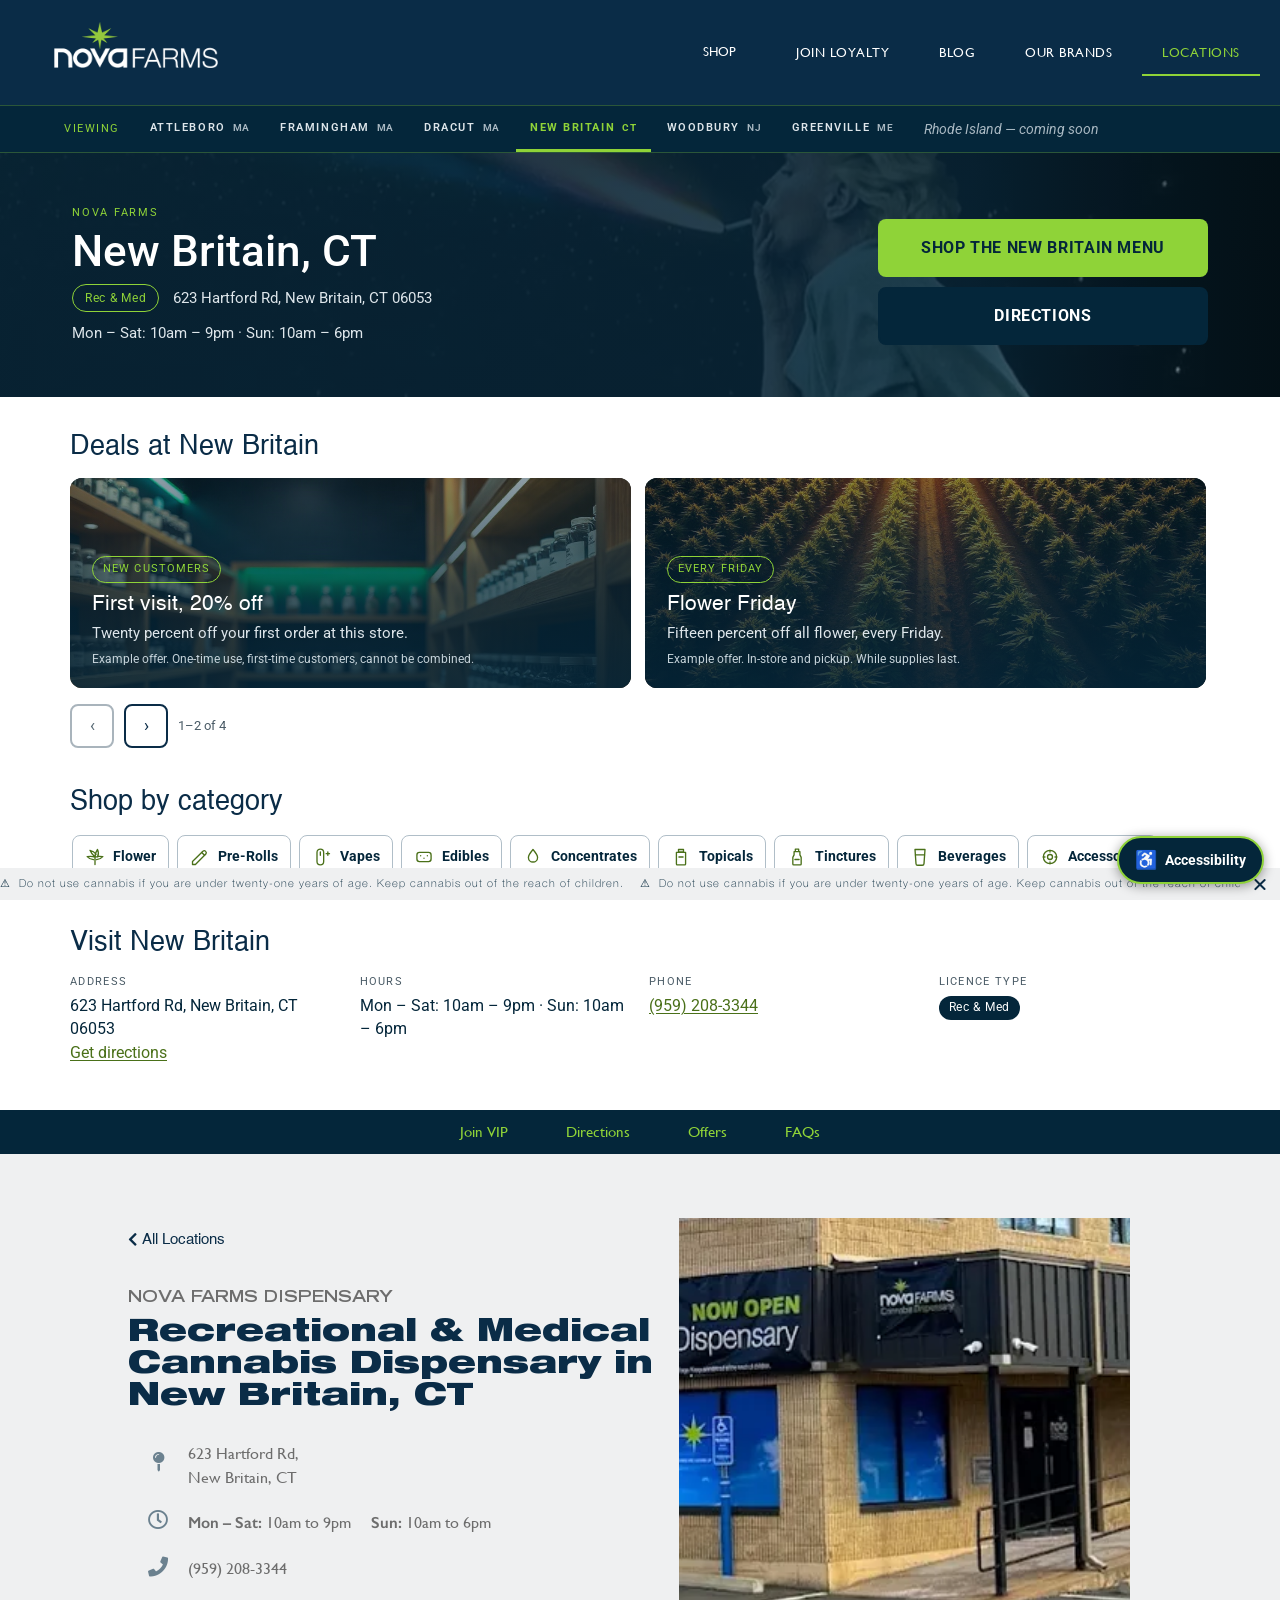
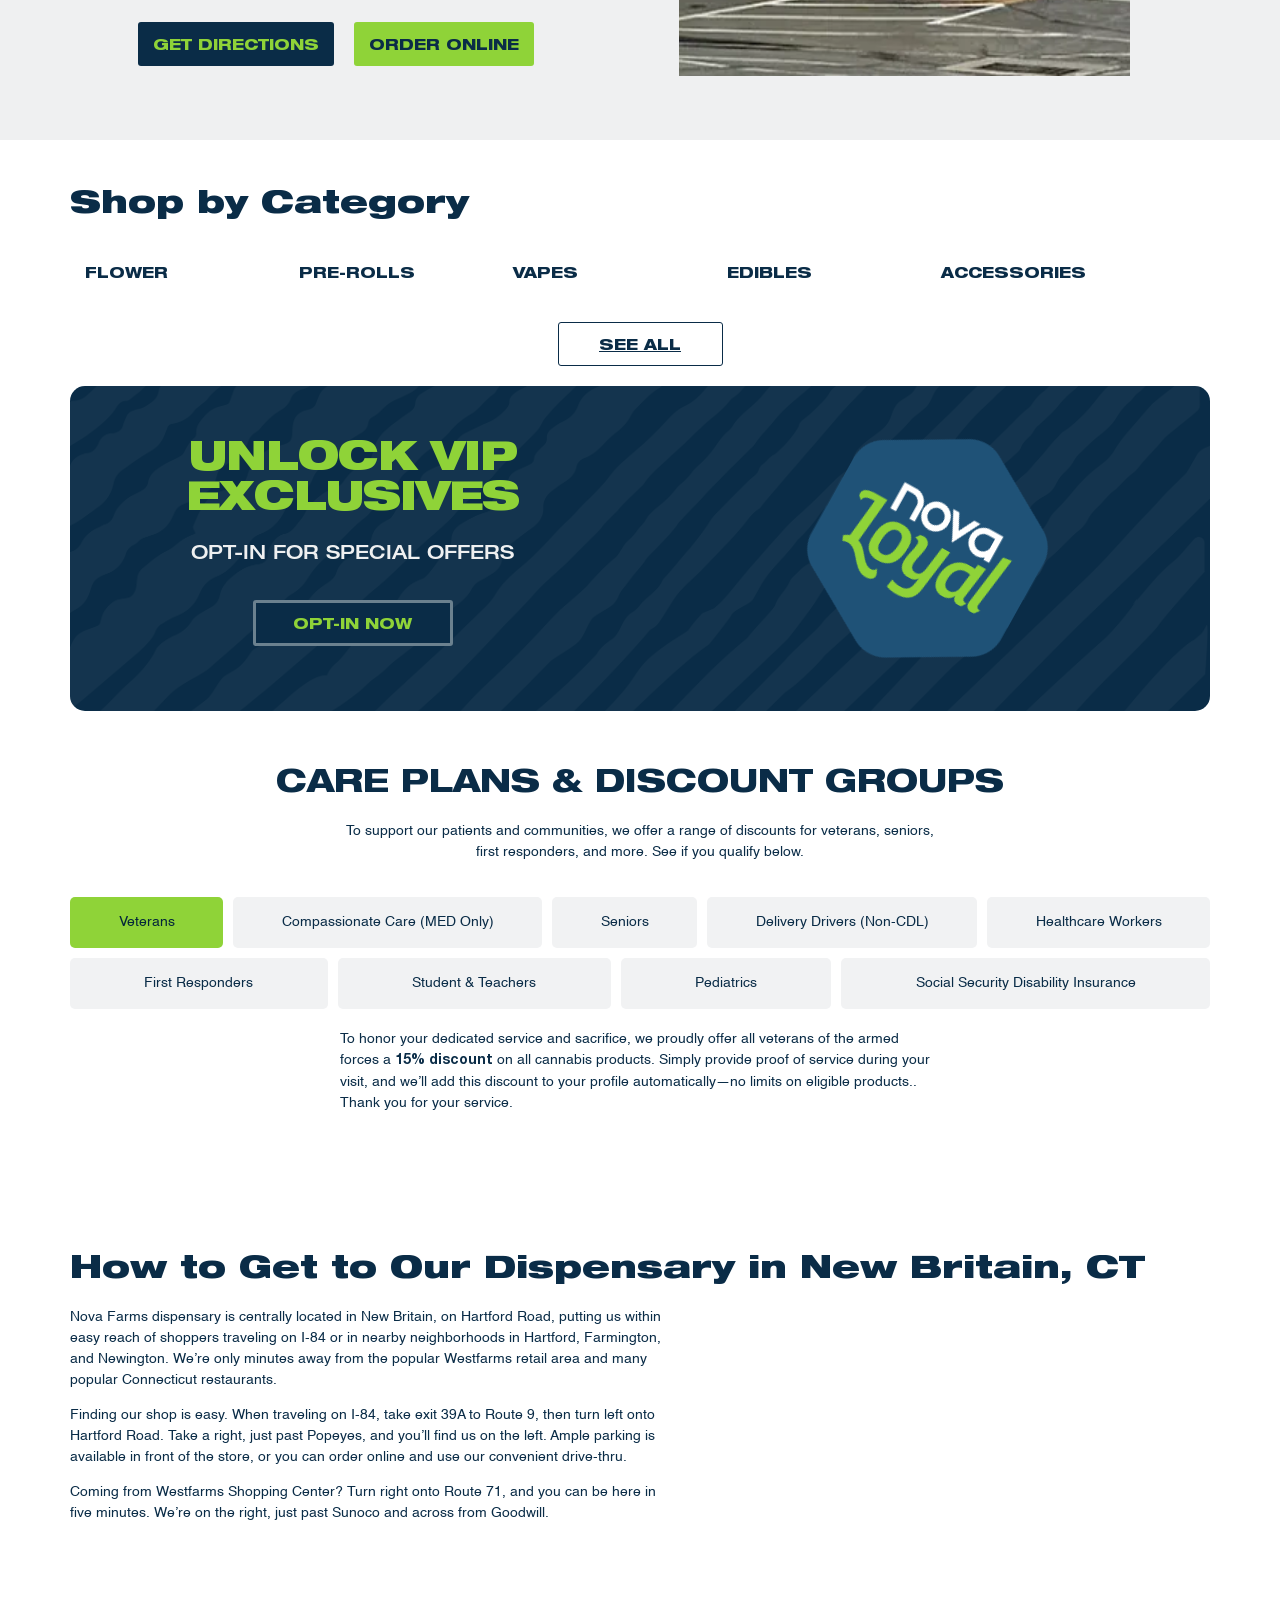
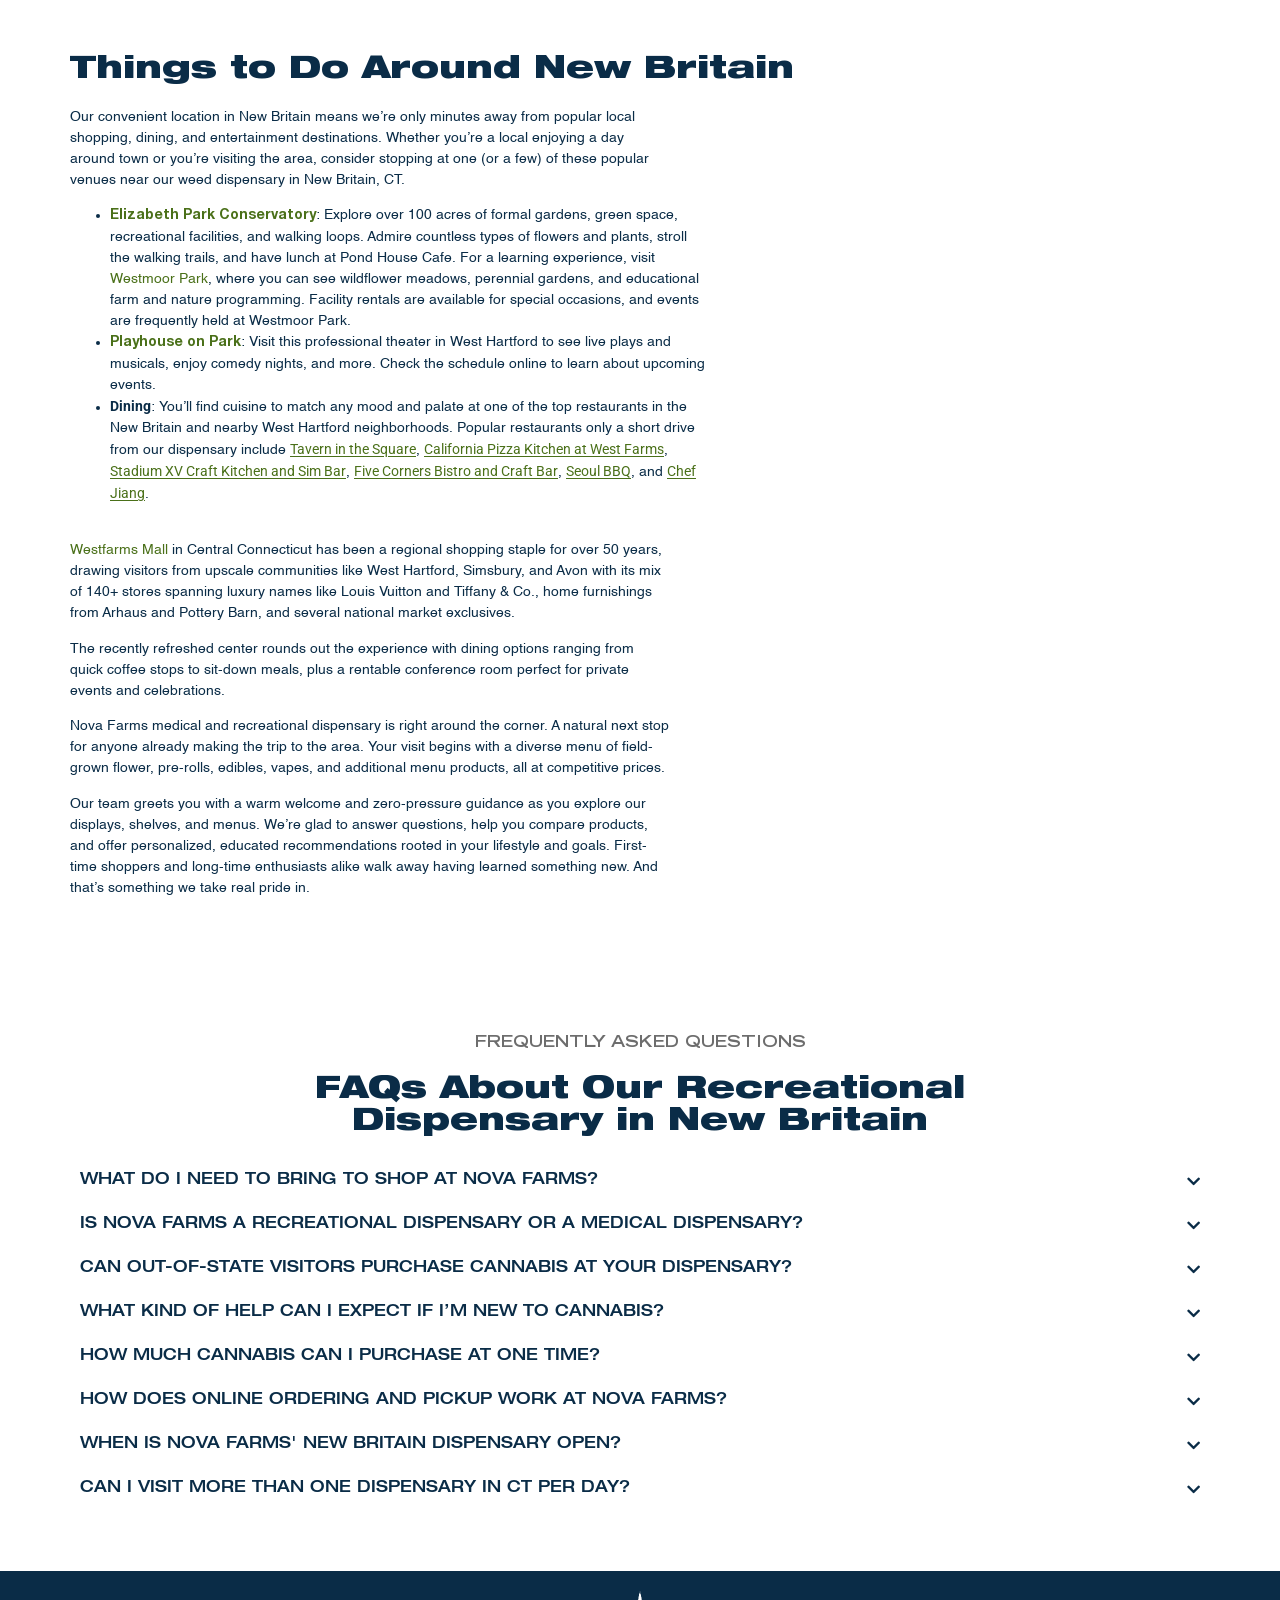
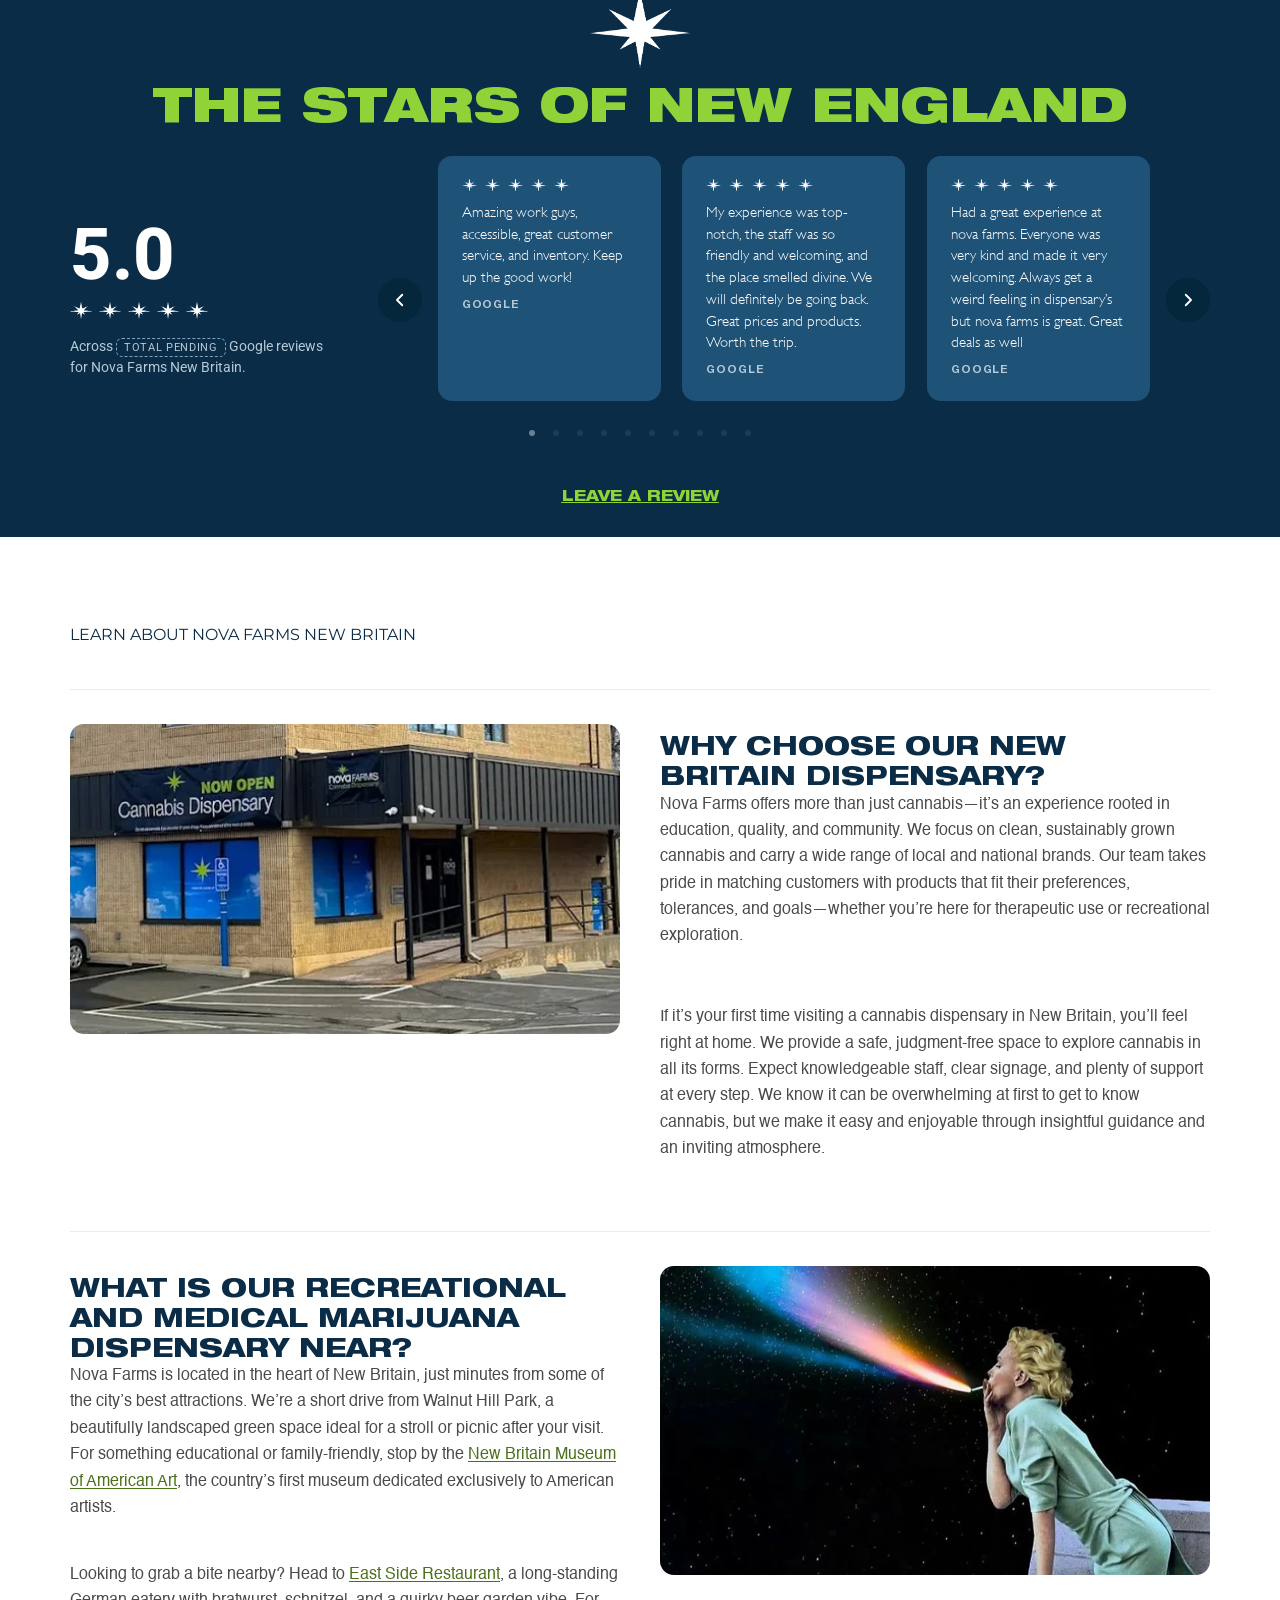
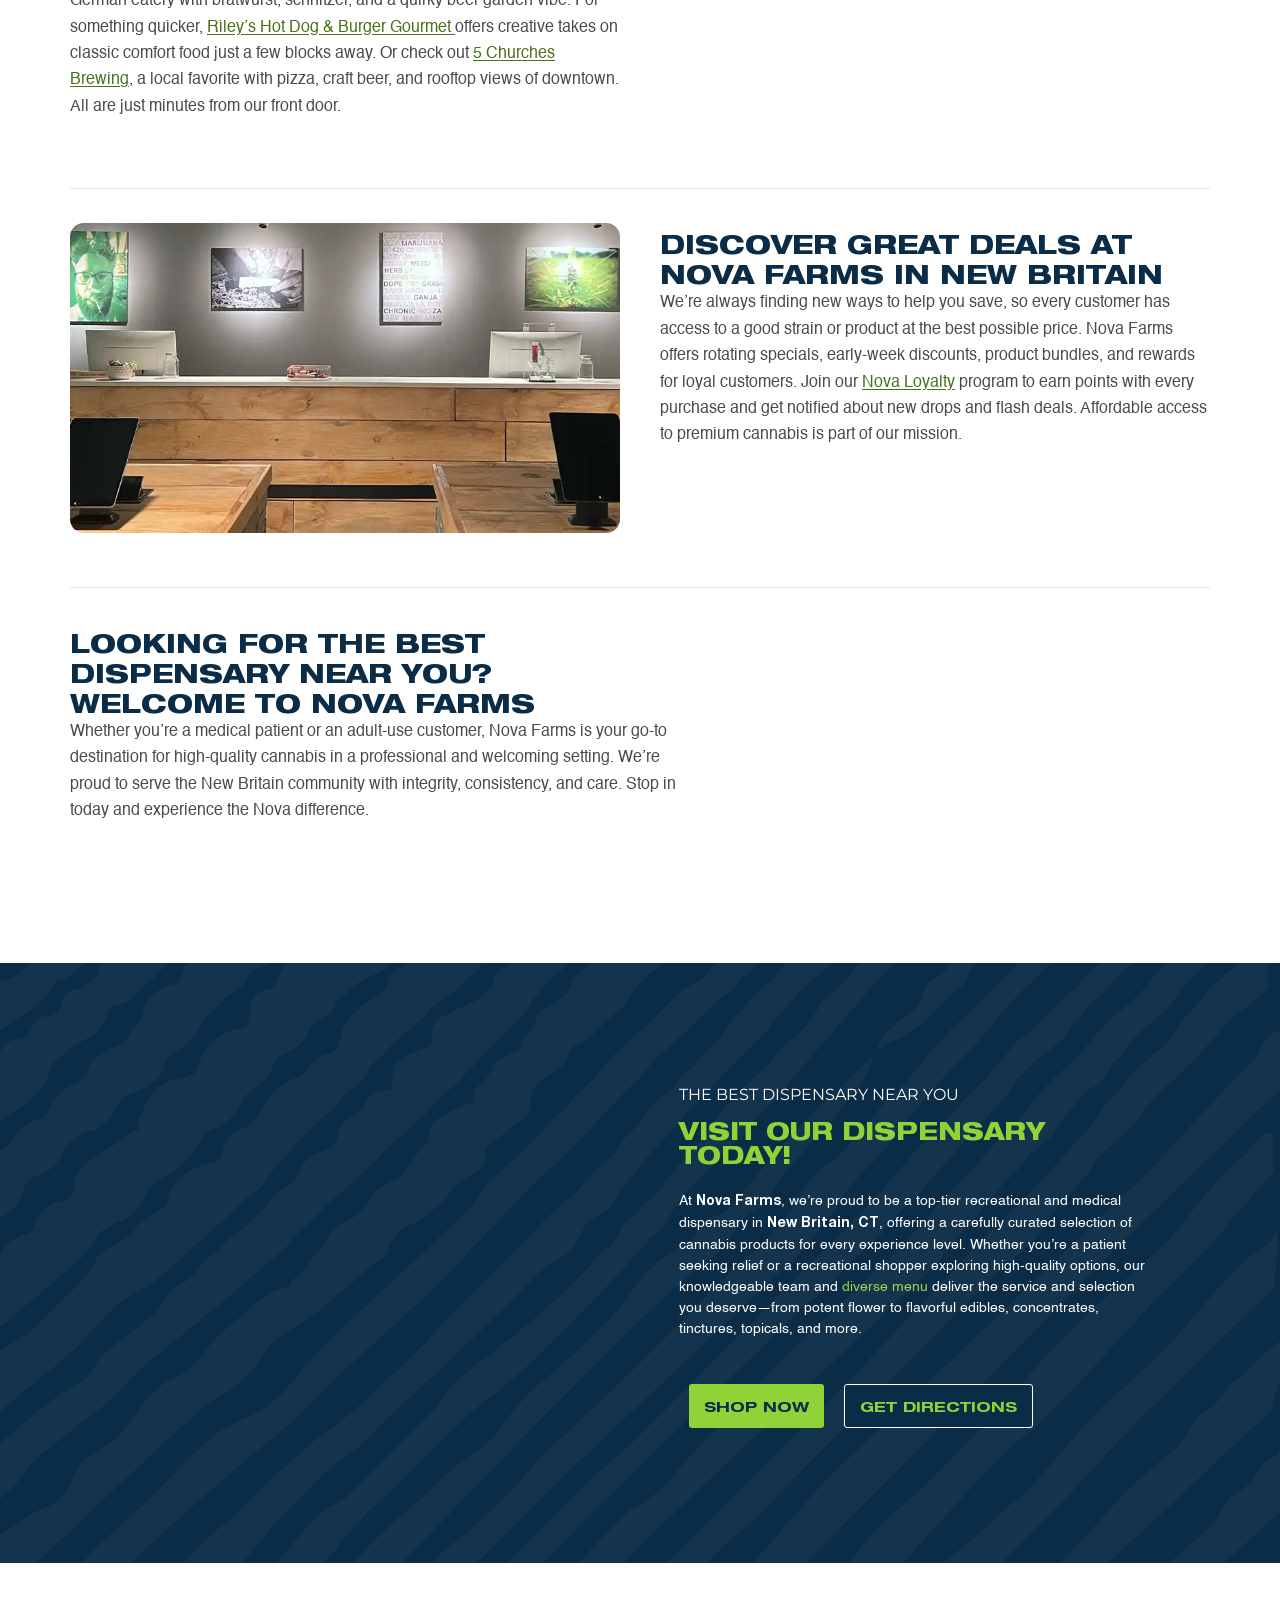
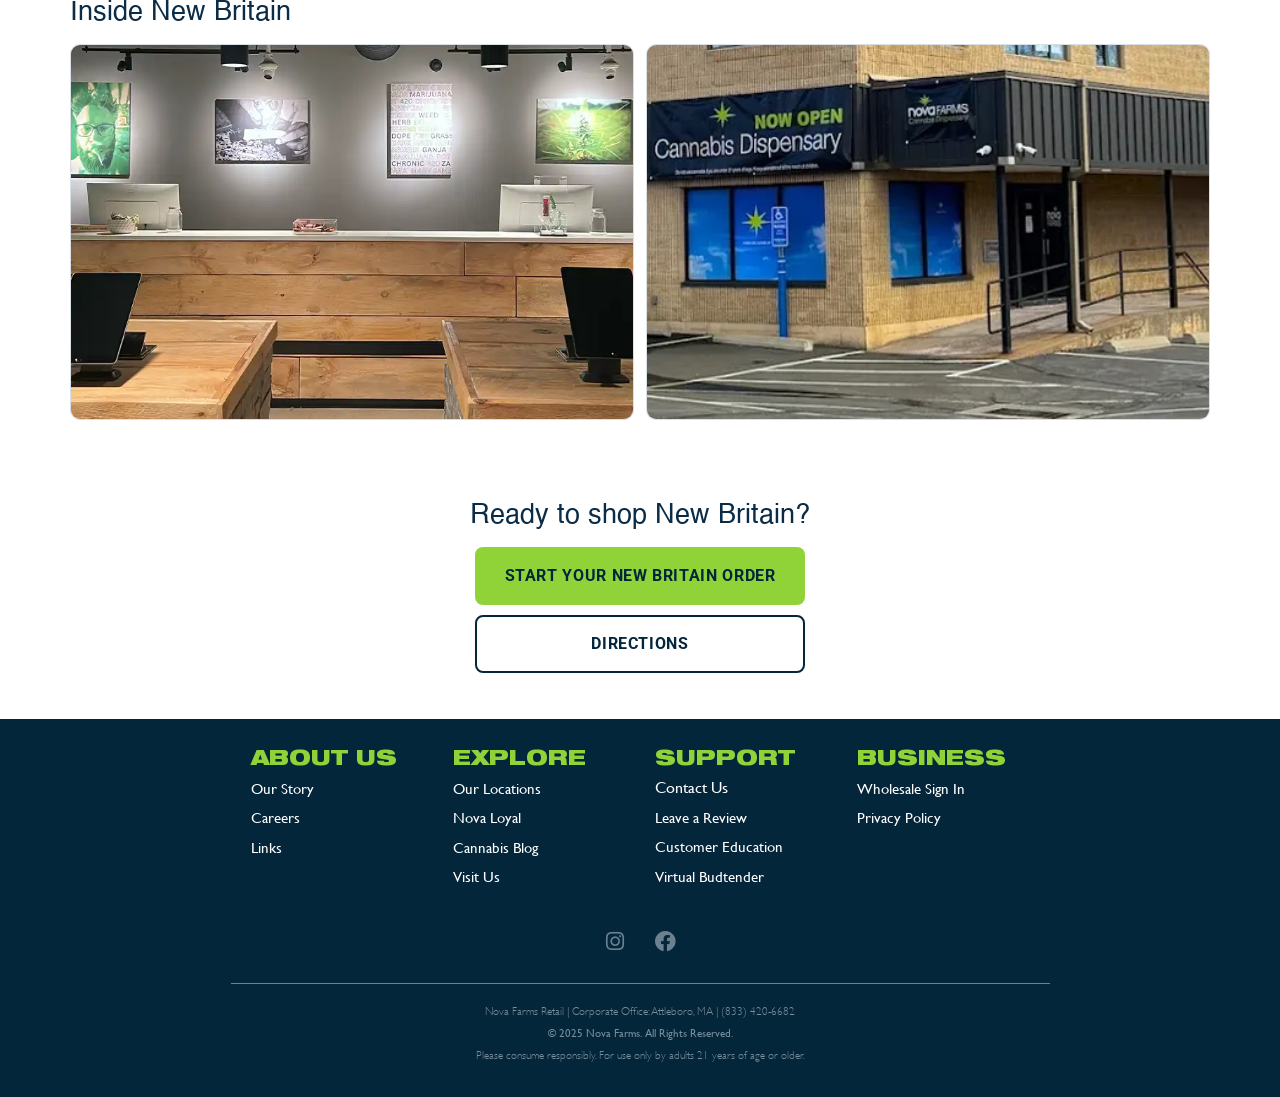
==== locations-newbritain-ct.html @ 6d5da88f "Preview snapshot: novafarms-revisions @ Mikko-revisions cb902c9 Site files only. Internal notes, aud" ====
<!DOCTYPE html><html dir="ltr" lang="en-US" prefix="og: https://ogp.me/ns#"><head>
	<meta charset="UTF-8">
	<meta name="viewport" content="width=device-width, initial-scale=1">
	<link rel="profile" href="https://gmpg.org/xfn/11">
	
        

        
        

        <title>Recreational &amp; Medical Cannabis Dispensary in New Britain, CT - Nova Farms - Dispensary Near Me</title>


<link data-rocket-prefetch="" href="https://lab.alpineiq.com" rel="dns-prefetch">
<link data-rocket-prefetch="" href="https://assets.terpli.io" rel="dns-prefetch">
<link data-rocket-prefetch="" href="https://www.google.com" rel="dns-prefetch">
<link rel="preload" data-rocket-preload="" as="image" href="assets/in-pages/newbritain-thumbnail.webp" fetchpriority="high">

		<!-- All in One SEO 4.9.10 - aioseo.com -->
	<meta name="description" content="Visit our New Britain, Connecticut, cannabis dispensary located at 623 Hartford Rd, New Britain, CT 06053. (959) 208-3344.">
	<meta name="robots" content="noindex,nofollow">
<meta property="article:published_time" content="2025-07-30T22:31:00+00:00">
		<meta property="article:modified_time" content="2026-03-23T20:24:35+00:00">
		<meta property="article:publisher" content="https://www.facebook.com/Novafarmsdispensary/">
		
		
		
		
		
		
		
		<!-- All in One SEO -->


            <script data-no-defer="1" data-ezscrex="false" data-cfasync="false" data-pagespeed-no-defer="" data-cookieconsent="ignore">
                var ctPublicFunctions = {"_ajax_nonce":"66facbf336","_rest_nonce":"bf84217237","_ajax_url":"\/wp-admin\/admin-ajax.php","_rest_url":"https:\/\/novafarms.com\/wp-json\/","data__cookies_type":"native","data__ajax_type":"rest","bot_detector_enabled":false,"data__frontend_data_log_enabled":1,"data__bot_detector_enabled":0,"cookiePrefix":"","wprocket_detected":true,"host_url":"novafarms.com","text__ee_click_to_select":"Click to select the whole data","text__ee_original_email":"The complete one is","text__ee_got_it":"Got it","text__ee_blocked":"Blocked","text__ee_cannot_connect":"Cannot connect","text__ee_cannot_decode":"Can not decode email. Unknown reason","text__ee_email_decoder":"CleanTalk email decoder","text__ee_wait_for_decoding":"The magic is on the way!","text__ee_decoding_process":"Please wait a few seconds while we decode the contact data."}
            </script>
        
            <script data-no-defer="1" data-ezscrex="false" data-cfasync="false" data-pagespeed-no-defer="" data-cookieconsent="ignore">
                var ctPublic = {"_ajax_nonce":"66facbf336","settings__forms__check_internal":"0","settings__forms__check_external":"0","settings__forms__force_protection":0,"settings__forms__search_test":"1","settings__forms__wc_add_to_cart":"0","bot_detector_enabled":false,"settings__sfw__anti_crawler":0,"blog_home":"https:\/\/novafarms.com\/","pixel__setting":"3","pixel__enabled":true,"pixel__url":"https:\/\/moderate15.cleantalk.org\/pixel\/4a6f72597d8535a9b91929b2b10758d4.gif","data__email_check_before_post":"1","data__email_check_exist_post":0,"data__cookies_type":"native","data__key_is_ok":true,"data__visible_fields_required":true,"wl_brandname":"Anti-Spam by CleanTalk","wl_brandname_short":"CleanTalk","ct_checkjs_key":"1e8a74cfd45c2292dea2dc80b2601912648bcd27e0a6fd2b27fe299e6fa724e3","emailEncoderPassKey":"765aefc47b167aaa6eee0a3b060585f6","bot_detector_forms_excluded":"W10=","advancedCacheExists":true,"varnishCacheExists":false,"wc_ajax_add_to_cart":false}
            </script>
        

<link rel="alternate" type="application/rss+xml" title="Nova Farms » Feed" href="https://novafarms.com/feed/">
<link rel="alternate" type="application/rss+xml" title="Nova Farms » Comments Feed" href="https://novafarms.com/comments/feed/">
<link rel="alternate" title="oEmbed (JSON)" type="application/json+oembed" href="https://novafarms.com/wp-json/oembed/1.0/embed?url=https%3A%2F%2Fnovafarms.com%2Flocations%2Fnewbritain-ct%2F">
<link rel="alternate" title="oEmbed (XML)" type="text/xml+oembed" href="https://novafarms.com/wp-json/oembed/1.0/embed?url=https%3A%2F%2Fnovafarms.com%2Flocations%2Fnewbritain-ct%2F&amp;format=xml">






















































<script id="consent-mode-script-js-extra">
var pressidiumCCGCM = {"gcm":{"enabled":true,"implementation":"gtag","ads_data_redaction":false,"url_passthrough":false,"regions":[]}};
//# sourceURL=consent-mode-script-js-extra
</script>
<script id="consent-mode-script-js" src="wp-content/plugins/pressidium-cookie-consent/public/consent-mode.js"></script>
<script defer id="apbct-public-bundle_gathering.min-js-js" src="wp-content/plugins/cleantalk-spam-protect/js/apbct-public-bundle_gathering.min.js"></script>
<script async="" data-wp-strategy="async" id="tp-tools-js" src="wp-content/plugins/revslider/public/js/libs/tptools.js"></script>
<script async="" data-wp-strategy="async" id="sr7-js" src="wp-content/plugins/revslider/public/js/sr7.js"></script>
<script id="jquery-core-js" src="wp-includes/js/jquery/jquery.min.js"></script>
<script id="jquery-migrate-js" src="wp-includes/js/jquery/jquery-migrate.min.js"></script>
</script>

<!-- Google tag (gtag.js) snippet added by Site Kit -->
<!-- Google Analytics snippet added by Site Kit -->


<link rel="https://api.w.org/" href="https://novafarms.com/wp-json/"><link rel="alternate" title="JSON" type="application/json" href="https://novafarms.com/wp-json/wp/v2/pages/7786"><link rel="EditURI" type="application/rsd+xml" title="RSD" href="https://novafarms.com/xmlrpc.php?rsd">

<link rel="shortlink" href="https://novafarms.com/?p=7786">

<!-- Global site tag (gtag.js) - Google Analytics -->



<script>
(function() {

/****************************************************
 * 0) SIMPLE-MODE PAGES  (Step 1 only → close)
 ****************************************************/
const SIMPLE_AGE_GATE_PATHS = [
  "/shop/newbritain",
  "/shop/newbritain/",
  "/book-med-consult-ct",
  "/book-med-consult-ct/",
	"/joinloyalty/",
	"/review",
	"/review/",
];
function isSimpleMode () {
  const path = window.location.pathname.toLowerCase();

  if (path.startsWith("blog.html")) return true;
	if (path.startsWith("/shop")) return true;

  return SIMPLE_AGE_GATE_PATHS.includes(path);
}

/****************************************************
 * 0B) FULLY-EXCLUDED PAGES  (No pop-up at all)
 *     – Parent hub /locations/ and every child path
 ****************************************************/
function isPopupExcluded () {
  const path = window.location.pathname.toLowerCase();
  return path.startsWith("/locations");
}

/* ---------- NEW: helper to remember we've shown Step 2 ---------- */
function hasSeenPopup () {
  return getCookie("popupShown") === "true";
}

/* Helper to close the popup the same way your
 * existing “Home” button does               */
function closeAgeGatePopup () {
  if (
    typeof elementorProFrontend !== "undefined" &&
    elementorProFrontend.modules.popup &&
    typeof elementorProFrontend.modules.popup.instances !== "undefined"
  ) {
    const activePopup = Object.values(elementorProFrontend.modules.popup.instances).find(
      (p) => p.isOpen
    );
    if (activePopup) {
      activePopup.closePopup();
      debugLog("Popup closed via Elementor API (simple mode).");
      return;
    }
  }
  debugLog("Elementor Popup module not available—fallback close.");
  document.querySelectorAll(".elementor-popup-modal").forEach((p) => {
    p.style.display = "none";
    p.classList.remove("elementor-popup-modal-open");
  });
}

/****************************************************
 * 1) HELPER FUNCTIONS (Cookies & Logging)
 ****************************************************/
function setCookie(name, value, days) {
  const date = new Date();
  date.setTime(date.getTime() + (days * 24 * 60 * 60 * 1000));
  document.cookie = `${name}=${value}; path=/; expires=${date.toUTCString()}`;
}
function getCookie(name) {
  const value = `; ${document.cookie}`;
  const parts = value.split(`; ${name}=`);
  return (parts.length === 2) ? parts.pop().split(";").shift() : null;
}
function debugLog(msg) {
  console.log("[AgeGate Popup] " + msg);
}

/****************************************************
 * 2) MAIN POPUP LOGIC (Initialize Steps)
 ****************************************************/
function initializePopupLogic() {
  debugLog("Initializing popup logic...");

  // Step references
  const steps = {
    step1: document.getElementById("step1"),
    step2: document.getElementById("step2"),
    step3Massachusetts: document.getElementById("step3Massachusetts"),
    step3NewJersey: document.getElementById("step3NewJersey"),
    step3Connecticut: document.getElementById("step3Connecticut"),
    step3RhodeIsland: document.getElementById("step3RhodeIsland"),
    step3Maine: document.getElementById("step3Maine"),
  };
  if (!steps.step1) {
    debugLog("Step 1 element not found—exiting.");
    return;
  }

  /* ------------------------------------------------------ */

  // State button mapping
  const stateButtons = {
    massachusettsButton: steps.step3Massachusetts,
    newjerseyButton: steps.step3NewJersey,
    connecticutButton: steps.step3Connecticut,
    rhodeislandButton: steps.step3RhodeIsland,
    maineButton: steps.step3Maine,
  };

  // Show a specific step, hide others
  function showStep(stepEl) {
    document.querySelectorAll(".step").forEach((el) => el.classList.remove("active"));
    stepEl.classList.add("active");

    // The "Home" button is only on Step 2
    const closeBtn = document.querySelector(".close-popup");
    if (closeBtn) {
      closeBtn.style.display = (stepEl === steps.step2) ? "block" : "none";
    }
  }

  // Decide if we start on Step 1 or Step 2
if (getCookie("ageVerified") === "true") {
  showStep(steps.step2);
} else {
  showStep(steps.step1);
}

  /****************************************************
   *  STEP 1: Age Verification
   ****************************************************/
document.querySelectorAll("#yesButton").forEach((btn) => {
  btn.addEventListener("click", function() {
    setCookie("ageVerified", "true", 30);
    document.body.classList.add("age-verified");

    if (isSimpleMode()) {
      setCookie("popupShown", "true", 7);
      closeAgeGatePopup();
    } else {
      showStep(steps.step2);
    }
  });
});
  document.querySelectorAll("#noButton").forEach((btn) => {
    btn.addEventListener("click", function() {
      alert("You must be 21+ to access this site.");
      window.location.href = "https://masscannabiscontrol.com/";
    });
  });

  /****************************************************
   *  STEP 2: State Selection
   ****************************************************/
  Object.keys(stateButtons).forEach((buttonId) => {
    document.querySelectorAll("#" + buttonId + ", #" + buttonId + "-inline").forEach((btn) => {
      btn.addEventListener("click", function() {
        showStep(stateButtons[buttonId]);
      });
    });
  });

  /****************************************************
   *  STEP 3: Back to Step 2
   ****************************************************/
  document.querySelectorAll(".backToStep2Button").forEach((btn) => {
    btn.addEventListener("click", function() {
      showStep(steps.step2);
    });
  });

  /****************************************************
   *  CLOSE POPUP: "Home"
   ****************************************************/
  document.querySelectorAll(".close-popup").forEach((el) => {
    el.addEventListener("click", function(event) {
      event.preventDefault();
      debugLog("Close (Home) clicked.");
      sessionStorage.setItem("popupClosedThisSession", "true");
      /* NEW: remember we showed it */
      setCookie("popupShown", "true", 7);
      closeAgeGatePopup();
    });
  });
}

/****************************************************
 * 3) SHOW THE POPUP (Once Per Session)
 ****************************************************/
function attemptToShowPopup() {
  if (isPopupExcluded()) {
    debugLog("Age-gate excluded on this URL — skipping popup.");
    return;
  }
  /* NEW: skip if we already showed it within 7 days */
  if (hasSeenPopup()) {
    debugLog("popupShown cookie present — skipping popup.");
    return;
  }
  if (sessionStorage.getItem("popupClosedThisSession") === "true") return;
  if (isSimpleMode() && getCookie("ageVerified") === "true") return; // already verified

  debugLog("Trying to show popup ID 6871...");
  elementorProFrontend.modules.popup.showPopup({ id: 6871 });
}

/****************************************************
 * 4) WAIT FOR POPUP MODULE TO BE READY
 ****************************************************/
function checkForPopupModule() {
  checkForPopupModule.tries = (checkForPopupModule.tries || 0) + 1;
  var moduleReady =
    typeof elementorProFrontend !== "undefined" &&
    elementorProFrontend.modules &&
    elementorProFrontend.modules.popup;
  /* Pro registers the popup document class through a hook, so documents[6871] can exist while still
     being the base class with no getModal. showPopup() would throw on it. Wait for the real thing. */
  var documentReady = false;
  try {
    var docs = elementorFrontend.documentsManager.documents;
    documentReady = !!docs && !!docs[6871] && typeof docs[6871].getModal === "function";
  } catch (e) { documentReady = false; }
  if (moduleReady && documentReady) {
    attemptToShowPopup();
  } else if (checkForPopupModule.tries < 40) {
    debugLog("Popup module or document not ready—retrying in 500ms...");
    setTimeout(checkForPopupModule, 500);
  } else {
    debugLog("Popup document never became ready after 20s—giving up.");
  }
}

/****************************************************
 * 5) LISTEN FOR POPUP SHOW EVENT => INIT STEPS
 ****************************************************/
jQuery(document).on("elementor/popup/show", function(event, popupId) {
  if (popupId === 6871) {
    debugLog("Popup 6871 is now open—initializing logic in 200ms...");
    setTimeout(initializePopupLogic, 200);
  }
});

/****************************************************
 * 6) KICK OFF AFTER DOM LOAD
 ****************************************************/
document.addEventListener("DOMContentLoaded", function() {
  debugLog("DOM loaded—checking for popup module...");
  checkForPopupModule();
});
})();
</script>


<!-- Terpli Plugin -->
<script id="terpliScript" async="true" src="_xorigin/assets.terpli.io/TerpliPlugin.js">
</script>
<!-- End Terpli Plugin -->







			
			


<link rel="icon" href="assets/in-pages/nova-favicon-navy-25-512x512-1-150x150.png" sizes="32x32">
<link rel="icon" href="assets/in-pages/nova-favicon-navy-25-512x512-1-300x300.png" sizes="192x192">
<link rel="apple-touch-icon" href="assets/in-pages/nova-favicon-navy-25-512x512-1-300x300.png">
<meta name="msapplication-TileImage" content="https://novafarms.com/wp-content/uploads/2020/09/nova-favicon-navy-25-512x512-1-300x300.png">
<script>
	window._tpt			??= {};
	window.SR7			??= {};
	_tpt.R				??= {};
	_tpt.R.fonts		??= {};
	_tpt.R.fonts.customFonts??= {};
	SR7.devMode			=  false;
	SR7.F 				??= {};
	SR7.G				??= {};
	SR7.LIB				??= {};
	SR7.E				??= {};
	SR7.E.gAddons		??= {};
	SR7.E.php 			??= {};
	SR7.E.nonce			= '0f43e033a1';
	SR7.E.ajaxurl		= 'https://novafarms.com/wp-admin/admin-ajax.php';
	SR7.E.resturl		= 'https://novafarms.com/wp-json/';
	SR7.E.slug_path		= 'revslider/revslider.php';
	SR7.E.slug			= 'revslider';
	SR7.E.plugin_url	= 'wp-content/plugins/revslider/';
	SR7.E.wp_plugin_url = 'wp-content/plugins/';
	SR7.E.revision		= '6.7.58';
	SR7.E.fontBaseUrl	= '//fonts.googleapis.com/css2?family=';
	SR7.G.breakPoints 	= [1240,1024,778,480];
	SR7.G.fSUVW 		= false;
	SR7.E.modules 		= ['module','page','slide','layer','draw','animate','srtools','canvas','defaults','carousel','navigation','media','modifiers','migration'];
	SR7.E.libs 			= ['WEBGL'];
	SR7.E.css 			= ['csslp','cssbtns','cssfilters','cssnav','cssmedia'];
	SR7.E.resources		= {};
	SR7.E.ytnc			= false;
	SR7.JSON			??= {};
/*! Slider Revolution 7.0 - Page Processor */
!function(){"use strict";window.SR7??={},window._tpt??={},SR7.version="Slider Revolution 6.7.40",_tpt.getMobileZoom=()=>_tpt.is_mobile?document.documentElement.clientWidth/window.innerWidth:1,_tpt.getWinDim=function(t){_tpt.screenHeightWithUrlBar??=window.innerHeight;let e=SR7.F?.modal?.visible&&SR7.M[SR7.F.module.getIdByAlias(SR7.F.modal.requested)];_tpt.scrollBar=window.innerWidth!==document.documentElement.clientWidth||e&&window.innerWidth!==e.c.module.clientWidth,_tpt.winW=_tpt.getMobileZoom()*window.innerWidth-(_tpt.scrollBar||"prepare"==t?_tpt.scrollBarW??_tpt.mesureScrollBar():0),_tpt.winH=_tpt.getMobileZoom()*window.innerHeight,_tpt.winWAll=document.documentElement.clientWidth},_tpt.getResponsiveLevel=function(t,e){return SR7.G.fSUVW?_tpt.closestGE(t,window.innerWidth):_tpt.closestGE(t,_tpt.winWAll)},_tpt.mesureScrollBar=function(){let t=document.createElement("div");return t.className="RSscrollbar-measure",t.style.width="100px",t.style.height="100px",t.style.overflow="scroll",t.style.position="absolute",t.style.top="-9999px",document.body.appendChild(t),_tpt.scrollBarW=t.offsetWidth-t.clientWidth,document.body.removeChild(t),_tpt.scrollBarW},_tpt.loadCSS=async function(t,e,s){return s?_tpt.R.fonts.required[e].status=1:(_tpt.R[e]??={},_tpt.R[e].status=1),new Promise((i,n)=>{if(_tpt.isStylesheetLoaded(t))s?_tpt.R.fonts.required[e].status=2:_tpt.R[e].status=2,i();else{const o=document.createElement("link");o.rel="stylesheet";let l="text",r="css";o["type"]=l+"/"+r,o.href=t,o.onload=()=>{s?_tpt.R.fonts.required[e].status=2:_tpt.R[e].status=2,i()},o.onerror=()=>{s?_tpt.R.fonts.required[e].status=3:_tpt.R[e].status=3,n(new Error(`Failed to load CSS: ${t}`))},document.head.appendChild(o)}})},_tpt.addContainer=function(t){const{tag:e="div",id:s,class:i,datas:n,textContent:o,iHTML:l}=t,r=document.createElement(e);if(s&&""!==s&&(r.id=s),i&&""!==i&&(r.className=i),n)for(const[t,e]of Object.entries(n))"style"==t?r.style.cssText=e:r.setAttribute(`data-${t}`,e);return o&&(r.textContent=o),l&&(r.innerHTML=l),r},_tpt.collector=function(){return{fragment:new DocumentFragment,add(t){var e=_tpt.addContainer(t);return this.fragment.appendChild(e),e},append(t){t.appendChild(this.fragment)}}},_tpt.isStylesheetLoaded=function(t){let e=t.split("?")[0];return Array.from(document.querySelectorAll('link[rel="stylesheet"], link[rel="preload"]')).some(t=>t.href.split("?")[0]===e)},_tpt.preloader={requests:new Map,preloaderTemplates:new Map,show:function(t,e){if(!e||!t)return;const{type:s,color:i}=e;if(s<0||"off"==s)return;const n=`preloader_${s}`;let o=this.preloaderTemplates.get(n);o||(o=this.build(s,i),this.preloaderTemplates.set(n,o)),this.requests.has(t)||this.requests.set(t,{count:0});const l=this.requests.get(t);clearTimeout(l.timer),l.count++,1===l.count&&(l.timer=setTimeout(()=>{l.preloaderClone=o.cloneNode(!0),l.anim&&l.anim.kill(),void 0!==_tpt.gsap?l.anim=_tpt.gsap.fromTo(l.preloaderClone,1,{opacity:0},{opacity:1}):l.preloaderClone.classList.add("sr7-fade-in"),t.appendChild(l.preloaderClone)},150))},hide:function(t){if(!this.requests.has(t))return;const e=this.requests.get(t);e.count--,e.count<0&&(e.count=0),e.anim&&e.anim.kill(),0===e.count&&(clearTimeout(e.timer),e.preloaderClone&&(e.preloaderClone.classList.remove("sr7-fade-in"),e.anim=_tpt.gsap.to(e.preloaderClone,.3,{opacity:0,onComplete:function(){e.preloaderClone.remove()}})))},state:function(t){if(!this.requests.has(t))return!1;return this.requests.get(t).count>0},build:(t,e="#ffffff",s="")=>{if(t<0||"off"===t)return null;const i=parseInt(t);if(t="prlt"+i,isNaN(i))return null;if(_tpt.loadCSS(SR7.E.plugin_url+"public/css/preloaders/t"+i+".css","preloader_"+t),isNaN(i)||i<6){const n=`background-color:${e}`,o=1===i||2==i?n:"",l=3===i||4==i?n:"",r=_tpt.collector();["dot1","dot2","bounce1","bounce2","bounce3"].forEach(t=>r.add({tag:"div",class:t,datas:{style:l}}));const d=_tpt.addContainer({tag:"sr7-prl",class:`${t} ${s}`,datas:{style:o}});return r.append(d),d}{let n={};if(7===i){let t;e.startsWith("#")?(t=e.replace("#",""),t=`rgba(${parseInt(t.substring(0,2),16)}, ${parseInt(t.substring(2,4),16)}, ${parseInt(t.substring(4,6),16)}, `):e.startsWith("rgb")&&(t=e.slice(e.indexOf("(")+1,e.lastIndexOf(")")).split(",").map(t=>t.trim()),t=`rgba(${t[0]}, ${t[1]}, ${t[2]}, `),t&&(n.style=`border-top-color: ${t}0.65); border-bottom-color: ${t}0.15); border-left-color: ${t}0.65); border-right-color: ${t}0.15)`)}else 12===i&&(n.style=`background:${e}`);const o=[10,0,4,2,5,9,0,4,4,2][i-6],l=_tpt.collector(),r=l.add({tag:"div",class:"sr7-prl-inner",datas:n});Array.from({length:o}).forEach(()=>r.appendChild(l.add({tag:"span",datas:{style:`background:${e}`}})));const d=_tpt.addContainer({tag:"sr7-prl",class:`${t} ${s}`});return l.append(d),d}}},SR7.preLoader={show:(t,e)=>{"off"!==(SR7.M[t]?.settings?.pLoader?.type??"off")&&_tpt.preloader.show(e||SR7.M[t].c.module,SR7.M[t]?.settings?.pLoader??{color:"#fff",type:10})},hide:(t,e)=>{"off"!==(SR7.M[t]?.settings?.pLoader?.type??"off")&&_tpt.preloader.hide(e||SR7.M[t].c.module)},state:(t,e)=>_tpt.preloader.state(e||SR7.M[t].c.module)},_tpt.prepareModuleHeight=function(t){window.SR7.M??={},window.SR7.M[t.id]??={},"ignore"==t.googleFont&&(SR7.E.ignoreGoogleFont=!0);let e=window.SR7.M[t.id];if(null==_tpt.scrollBarW&&_tpt.mesureScrollBar(),e.c??={},e.states??={},e.settings??={},e.settings.size??={},t.fixed&&(e.settings.fixed=!0),e.c.module=document.querySelector("sr7-module#"+t.id),e.c.adjuster=e.c.module.getElementsByTagName("sr7-adjuster")[0],e.c.content=e.c.module.getElementsByTagName("sr7-content")[0],"carousel"==t.type&&(e.c.carousel=e.c.content.getElementsByTagName("sr7-carousel")[0]),null==e.c.module||null==e.c.module)return;t.plType&&t.plColor&&(e.settings.pLoader={type:t.plType,color:t.plColor}),void 0===t.plType||"off"===t.plType||SR7.preLoader.state(t.id)&&SR7.preLoader.state(t.id,e.c.module)||SR7.preLoader.show(t.id,e.c.module),_tpt.winW||_tpt.getWinDim("prepare"),_tpt.getWinDim();let s=""+e.c.module.dataset?.modal;"modal"==s||"true"==s||"undefined"!==s&&"false"!==s||(e.settings.size.fullWidth=t.size.fullWidth,e.LEV??=_tpt.getResponsiveLevel(window.SR7.G.breakPoints,t.id),t.vpt=_tpt.fillArray(t.vpt,5),e.settings.vPort=t.vpt[e.LEV],void 0!==t.el&&"720"==t.el[4]&&t.gh[4]!==t.el[4]&&"960"==t.el[3]&&t.gh[3]!==t.el[3]&&"768"==t.el[2]&&t.gh[2]!==t.el[2]&&delete t.el,e.settings.size.height=null==t.el||null==t.el[e.LEV]||0==t.el[e.LEV]||"auto"==t.el[e.LEV]?_tpt.fillArray(t.gh,5,-1):_tpt.fillArray(t.el,5,-1),e.settings.size.width=_tpt.fillArray(t.gw,5,-1),e.settings.size.minHeight=_tpt.fillArray(t.mh??[0],5,-1),e.cacheSize={fullWidth:e.settings.size?.fullWidth,fullHeight:e.settings.size?.fullHeight},void 0!==t.off&&(t.off?.t&&(e.settings.size.m??={})&&(e.settings.size.m.t=t.off.t),t.off?.b&&(e.settings.size.m??={})&&(e.settings.size.m.b=t.off.b),t.off?.l&&(e.settings.size.p??={})&&(e.settings.size.p.l=t.off.l),t.off?.r&&(e.settings.size.p??={})&&(e.settings.size.p.r=t.off.r),e.offsetPrepared=!0),_tpt.updatePMHeight(t.id,t,!0))},_tpt.updatePMHeight=(t,e,s)=>{let i=SR7.M[t];var n=i.settings.size.fullWidth?_tpt.winW:i.c.module.parentNode.offsetWidth;n=0===n||isNaN(n)?_tpt.winW:n;let o=i.settings.size.width[i.LEV]||i.settings.size.width[i.LEV++]||i.settings.size.width[i.LEV--]||n,l=i.settings.size.height[i.LEV]||i.settings.size.height[i.LEV++]||i.settings.size.height[i.LEV--]||0,r=i.settings.size.minHeight[i.LEV]||i.settings.size.minHeight[i.LEV++]||i.settings.size.minHeight[i.LEV--]||0;if(l="auto"==l?0:l,l=parseInt(l),"carousel"!==e.type&&(n-=parseInt(e.onw??0)||0),i.MP=!i.settings.size.fullWidth&&n<o||_tpt.winW<o?Math.min(1,n/o):1,e.size.fullScreen||e.size.fullHeight){let t=parseInt(e.fho)||0,s=(""+e.fho).indexOf("%")>-1;e.newh=_tpt.winH-(s?_tpt.winH*t/100:t)}else e.newh=i.MP*Math.max(l,r);if(e.newh+=(parseInt(e.onh??0)||0)+(parseInt(e.carousel?.pt)||0)+(parseInt(e.carousel?.pb)||0),void 0!==e.slideduration&&(e.newh=Math.max(e.newh,parseInt(e.slideduration)/3)),e.shdw&&_tpt.buildShadow(e.id,e),i.c.adjuster.style.height=e.newh+"px",i.c.module.style.height=e.newh+"px",i.c.content.style.height=e.newh+"px",i.states.heightPrepared=!0,i.dims??={},i.dims.moduleRect=i.c.module.getBoundingClientRect(),i.c.content.style.left="-"+i.dims.moduleRect.left+"px",!i.settings.size.fullWidth)return s&&requestAnimationFrame(()=>{n!==i.c.module.parentNode.offsetWidth&&_tpt.updatePMHeight(e.id,e)}),void _tpt.bgStyle(e.id,e,window.innerWidth==_tpt.winW,!0);_tpt.bgStyle(e.id,e,window.innerWidth==_tpt.winW,!0),requestAnimationFrame(function(){s&&requestAnimationFrame(()=>{n!==i.c.module.parentNode.offsetWidth&&_tpt.updatePMHeight(e.id,e)})}),i.earlyResizerFunction||(i.earlyResizerFunction=function(){requestAnimationFrame(function(){_tpt.getWinDim(),_tpt.moduleDefaults(e.id,e),_tpt.updateSlideBg(t,!0)})},window.addEventListener("resize",i.earlyResizerFunction))},_tpt.buildShadow=function(t,e){let s=SR7.M[t];null==s.c.shadow&&(s.c.shadow=document.createElement("sr7-module-shadow"),s.c.shadow.classList.add("sr7-shdw-"+e.shdw),s.c.content.appendChild(s.c.shadow))},_tpt.bgStyle=async(t,e,s,i,n)=>{const o=SR7.M[t];if((e=e??o.settings).fixed&&!o.c.module.classList.contains("sr7-top-fixed")&&(o.c.module.classList.add("sr7-top-fixed"),o.c.module.style.position="fixed",o.c.module.style.width="100%",o.c.module.style.top="0px",o.c.module.style.left="0px",o.c.module.style.pointerEvents="none",o.c.module.style.zIndex=5e3,o.c.content.style.pointerEvents="none"),null==o.c.bgcanvas){let t=document.createElement("sr7-module-bg"),l=!1;if("string"==typeof e?.bg?.color&&e?.bg?.color.includes("{"))if(_tpt.gradient&&_tpt.gsap)e.bg.color=_tpt.gradient.convert(e.bg.color);else try{let t=JSON.parse(e.bg.color);(t?.orig||t?.string)&&(e.bg.color=JSON.parse(e.bg.color))}catch(t){return}let r="string"==typeof e?.bg?.color?e?.bg?.color||"transparent":e?.bg?.color?.string??e?.bg?.color?.orig??e?.bg?.color?.color??"transparent";if(t.style["background"+(String(r).includes("grad")?"":"Color")]=r,("transparent"!==r||n)&&(l=!0),o.offsetPrepared&&(t.style.visibility="hidden"),e?.bg?.image?.src&&(t.style.backgroundImage=`url(${e?.bg?.image.src})`,t.style.backgroundSize=""==(e.bg.image?.size??"")?"cover":e.bg.image.size,t.style.backgroundPosition=e.bg.image.position,t.style.backgroundRepeat=""==e.bg.image.repeat||null==e.bg.image.repeat?"no-repeat":e.bg.image.repeat,l=!0),!l)return;o.c.bgcanvas=t,e.size.fullWidth?t.style.width=_tpt.winW-(s&&_tpt.winH<document.body.offsetHeight?_tpt.scrollBarW:0)+"px":i&&(t.style.width=o.c.module.offsetWidth+"px"),e.sbt?.use?o.c.content.appendChild(o.c.bgcanvas):o.c.module.appendChild(o.c.bgcanvas)}o.c.bgcanvas.style.height=void 0!==e.newh?e.newh+"px":("carousel"==e.type?o.dims.module.h:o.dims.content.h)+"px",o.c.bgcanvas.style.left=!s&&e.sbt?.use||o.c.bgcanvas.closest("SR7-CONTENT")?"0px":"-"+(o?.dims?.moduleRect?.left??0)+"px"},_tpt.updateSlideBg=function(t,e){const s=SR7.M[t];let i=s.settings;s?.c?.bgcanvas&&(i.size.fullWidth?s.c.bgcanvas.style.width=_tpt.winW-(e&&_tpt.winH<document.body.offsetHeight?_tpt.scrollBarW:0)+"px":preparing&&(s.c.bgcanvas.style.width=s.c.module.offsetWidth+"px"))},_tpt.moduleDefaults=(t,e)=>{let s=SR7.M[t];null!=s&&null!=s.c&&null!=s.c.module&&(s.dims??={},s.dims.moduleRect=s.c.module.getBoundingClientRect(),s.c.content.style.left="-"+s.dims.moduleRect.left+"px",s.c.content.style.width=_tpt.winW-_tpt.scrollBarW+"px","carousel"==e.type&&(s.c.module.style.overflow="visible"),_tpt.bgStyle(t,e,window.innerWidth==_tpt.winW))},_tpt.getOffset=t=>{var e=t.getBoundingClientRect(),s=window.pageXOffset||document.documentElement.scrollLeft,i=window.pageYOffset||document.documentElement.scrollTop;return{top:e.top+i,left:e.left+s}},_tpt.fillArray=function(t,e){let s,i;t=Array.isArray(t)?t:[t];let n=Array(e),o=t.length;for(i=0;i<t.length;i++)n[i+(e-o)]=t[i],null==s&&"#"!==t[i]&&(s=t[i]);for(let t=0;t<e;t++)void 0!==n[t]&&"#"!=n[t]||(n[t]=s),s=n[t];return n},_tpt.closestGE=function(t,e){let s=Number.MAX_VALUE,i=-1;for(let n=0;n<t.length;n++)t[n]-1>=e&&t[n]-1-e<s&&(s=t[n]-1-e,i=n);return++i}}();</script>

<noscript><style id="rocket-lazyload-nojs-css">.rll-youtube-player, [data-lazy-src]{display:none !important;}</style></noscript>


<style data-clone-stage-3="page-inline">
/* === inline inline-1 === */
.pressidium-cc-theme{--cc-bg:#fbfbfb;--cc-text:#07334f;--cc-btn-primary-bg:#07334f;--cc-btn-primary-text:#ffffff;--cc-btn-primary-hover-bg:#10405e;--cc-btn-primary-hover-text:#f6f6f6;--cc-btn-secondary-bg:#e4e4e4;--cc-btn-secondary-text:#07334f;--cc-btn-secondary-hover-bg:#d7d7d7;--cc-btn-secondary-hover-text:#07334f;--cc-toggle-bg-off:#d1e7a4;--cc-toggle-bg-on:#07334f;--cc-toggle-bg-readonly:#d1e7a4;--cc-toggle-knob-bg:#ffffff;--cc-toggle-knob-icon-color:#d1e7a4;--cc-cookie-category-block-bg:#f6f6f6;--cc-cookie-category-block-bg-hover:#f6f6f6;--cc-section-border:#f0f4f0;--cc-block-text:#07334f;--cc-cookie-table-border:#d1e7a4;--cc-overlay-bg:#ffffff;--cc-webkit-scrollbar-bg:#a4a4a4;--cc-webkit-scrollbar-bg-hover:#99d029;--cc-btn-floating-bg:#07334f;--cc-btn-floating-icon:#f6f6f6;--cc-btn-floating-hover-bg:#10405e;--cc-btn-floating-hover-icon:#f6f6f6}img:is([sizes=auto i],[sizes^="auto," i]){contain-intrinsic-size:3000px 1500px}img.emoji{display:inline!important;border:none!important;box-shadow:none!important;height:1em!important;width:1em!important;margin:0 .07em!important;vertical-align:-.1em!important;background:0 0!important;padding:0!important}:root{--wp--preset--aspect-ratio--square:1;--wp--preset--aspect-ratio--4-3:4/3;--wp--preset--aspect-ratio--3-4:3/4;--wp--preset--aspect-ratio--3-2:3/2;--wp--preset--aspect-ratio--2-3:2/3;--wp--preset--aspect-ratio--16-9:16/9;--wp--preset--aspect-ratio--9-16:9/16;--wp--preset--color--black:#000000;--wp--preset--color--cyan-bluish-gray:#abb8c3;--wp--preset--color--white:#ffffff;--wp--preset--color--pale-pink:#f78da7;--wp--preset--color--vivid-red:#cf2e2e;--wp--preset--color--luminous-vivid-orange:#ff6900;--wp--preset--color--luminous-vivid-amber:#fcb900;--wp--preset--color--light-green-cyan:#7bdcb5;--wp--preset--color--vivid-green-cyan:#00d084;--wp--preset--color--pale-cyan-blue:#8ed1fc;--wp--preset--color--vivid-cyan-blue:#0693e3;--wp--preset--color--vivid-purple:#9b51e0;--wp--preset--gradient--vivid-cyan-blue-to-vivid-purple:linear-gradient(135deg,rgb(6, 147, 227) 0%,rgb(155, 81, 224) 100%);--wp--preset--gradient--light-green-cyan-to-vivid-green-cyan:linear-gradient(135deg,rgb(122, 220, 180) 0%,rgb(0, 208, 130) 100%);--wp--preset--gradient--luminous-vivid-amber-to-luminous-vivid-orange:linear-gradient(135deg,rgb(252, 185, 0) 0%,rgb(255, 105, 0) 100%);--wp--preset--gradient--luminous-vivid-orange-to-vivid-red:linear-gradient(135deg,rgb(255, 105, 0) 0%,rgb(207, 46, 46) 100%);--wp--preset--gradient--very-light-gray-to-cyan-bluish-gray:linear-gradient(135deg,rgb(238, 238, 238) 0%,rgb(169, 184, 195) 100%);--wp--preset--gradient--cool-to-warm-spectrum:linear-gradient(135deg,rgb(74, 234, 220) 0%,rgb(151, 120, 209) 20%,rgb(207, 42, 186) 40%,rgb(238, 44, 130) 60%,rgb(251, 105, 98) 80%,rgb(254, 248, 76) 100%);--wp--preset--gradient--blush-light-purple:linear-gradient(135deg,rgb(255, 206, 236) 0%,rgb(152, 150, 240) 100%);--wp--preset--gradient--blush-bordeaux:linear-gradient(135deg,rgb(254, 205, 165) 0%,rgb(254, 45, 45) 50%,rgb(107, 0, 62) 100%);--wp--preset--gradient--luminous-dusk:linear-gradient(135deg,rgb(255, 203, 112) 0%,rgb(199, 81, 192) 50%,rgb(65, 88, 208) 100%);--wp--preset--gradient--pale-ocean:linear-gradient(135deg,rgb(255, 245, 203) 0%,rgb(182, 227, 212) 50%,rgb(51, 167, 181) 100%);--wp--preset--gradient--electric-grass:linear-gradient(135deg,rgb(202, 248, 128) 0%,rgb(113, 206, 126) 100%);--wp--preset--gradient--midnight:linear-gradient(135deg,rgb(2, 3, 129) 0%,rgb(40, 116, 252) 100%);--wp--preset--font-size--small:13px;--wp--preset--font-size--medium:20px;--wp--preset--font-size--large:36px;--wp--preset--font-size--x-large:42px;--wp--preset--spacing--20:0.44rem;--wp--preset--spacing--30:0.67rem;--wp--preset--spacing--40:1rem;--wp--preset--spacing--50:1.5rem;--wp--preset--spacing--60:2.25rem;--wp--preset--spacing--70:3.38rem;--wp--preset--spacing--80:5.06rem;--wp--preset--shadow--natural:6px 6px 9px rgba(0, 0, 0, .2);--wp--preset--shadow--deep:12px 12px 50px rgba(0, 0, 0, .4);--wp--preset--shadow--sharp:6px 6px 0px rgba(0, 0, 0, .2);--wp--preset--shadow--outlined:6px 6px 0px -3px rgb(255, 255, 255),6px 6px rgb(0, 0, 0);--wp--preset--shadow--crisp:6px 6px 0px rgb(0, 0, 0)}:root{--wp--style--global--content-size:800px;--wp--style--global--wide-size:1200px}:where(body){margin:0}:where(.wp-site-blocks)>*{margin-block-start:24px;margin-block-end:0}:where(.wp-site-blocks)>:first-child{margin-block-start:0}:where(.wp-site-blocks)>:last-child{margin-block-end:0}:root{--wp--style--block-gap:24px}:root :where(.is-layout-flow)>:first-child{margin-block-start:0}:root :where(.is-layout-flow)>:last-child{margin-block-end:0}:root :where(.is-layout-flow)>*{margin-block-start:24px;margin-block-end:0}:root :where(.is-layout-constrained)>:first-child{margin-block-start:0}:root :where(.is-layout-constrained)>:last-child{margin-block-end:0}:root :where(.is-layout-constrained)>*{margin-block-start:24px;margin-block-end:0}:root :where(.is-layout-flex){gap:24px}:root :where(.is-layout-grid){gap:24px}body{padding-top:0;padding-right:0;padding-bottom:0;padding-left:0}:root :where(.wp-element-button,.wp-block-button__link){background-color:#32373c;border-width:0;color:#fff;font-family:inherit;font-size:inherit;font-style:inherit;font-weight:inherit;letter-spacing:inherit;line-height:inherit;padding-top:calc(.667em + 2px);padding-right:calc(1.333em + 2px);padding-bottom:calc(.667em + 2px);padding-left:calc(1.333em + 2px);text-decoration:none;text-transform:inherit}:root :where(.wp-block-icon svg){width:24px}:root :where(.wp-block-pullquote){font-size:1.5em;line-height:1.6}input[class*=apbct].apbct_special_field{display:none!important}.apbct-tooltip{display:none;position:inherit;margin-top:5px;left:5px;background:#d3d3d3;border-radius:5px;opacity:.9}.apbct-popup-fade:before{content:'';background:#000;position:fixed;left:0;top:0;width:100%;height:100%;opacity:.7;z-index:9999}.apbct-popup{position:fixed;top:20%;left:50%;padding:20px;width:360px;margin-left:-200px;background:#fff;border:1px solid;border-radius:4px;z-index:99999;opacity:1}.apbct-check_email_exist-bad_email,.apbct-check_email_exist-good_email,.apbct-check_email_exist-load{z-index:9999!important;transition:none!important;background-size:contain;background-repeat:no-repeat!important;background-position-x:right;background-position-y:center;cursor:pointer!important}.apbct-check_email_exist-load{background-size:contain;background-image:url(assets/in-pages/checking_email.gif)!important}.apbct-check_email_exist-block{position:fixed!important;display:block!important}.apbct-check_email_exist-good_email{background-image:url(assets/in-pages/good_email.svg)!important}.apbct-check_email_exist-bad_email{background-image:url(assets/in-pages/bad_email.svg)!important}.apbct-check_email_exist-popup_description{display:none;position:fixed!important;padding:2px!important;border:1px solid #e5e8ed!important;border-radius:16px 16px 0 16px!important;background:#fff!important;background-position-x:right!important;font-size:14px!important;text-align:center!important;transition:all 1s ease-out!important}@media screen and (max-width:782px){.apbct-check_email_exist-popup_description{width:100%!important}}.apbct-email-encoder-popup{width:30vw;min-width:400px;font-size:16px}.apbct-email-encoder--popup-header{font-size:16px;color:#333}.apbct-email-encoder-elements_center{display:flex;flex-direction:column;justify-content:center;align-items:center;font-size:16px!important;color:#000!important}.top-margin-long{margin-top:5px}.apbct-tooltip{display:none}.apbct-email-encoder-select-whole-email{-webkit-user-select:all;user-select:all}.apbct-email-encoder-got-it-button{all:unset;margin-top:10px;padding:5px 10px;border-radius:5px;background-color:#333;color:#fff;cursor:pointer;transition:background-color .3s}.apbct-ee-animation-wrapper{display:flex;height:60px;justify-content:center;font-size:16px;align-items:center}.apbct_dog{margin:0 5px;color:transparent;text-shadow:0 0 2px #aaa}.apbct_dog_one{animation-duration:1.5s;animation-iteration-count:infinite;animation-delay:0s;animation-name:apbct_dog}.apbct_dog_two{animation-duration:1.5s;animation-iteration-count:infinite;animation-delay:.5s;animation-name:apbct_dog}.apbct_dog_three{animation-duration:1.5s;animation-iteration-count:infinite;animation-delay:1s;animation-name:apbct_dog}@keyframes apbct_dog{0%{scale:100%;color:transparent;text-shadow:0 0 2px #aaa}25%{scale:200%;color:unset;text-shadow:unset}75%{scale:100%;color:transparent;text-shadow:0 0 2px #aaa}100%{scale:100%;color:transparent;text-shadow:0 0 2px #aaa}}@media screen and (max-width:782px){.apbct-email-encoder-popup{width:20vw;min-width:200px;font-size:16px;top:20%;left:75%}.apbct-email-encoder-elements_center{flex-direction:column!important;text-align:center}}.rs-p-wp-fix{display:none!important;margin:0!important;height:0!important}body{--sr-7-css-loaded:1}canvas.sr7-pbar{z-index:500;position:absolute;pointer-events:none}sr7-module{display:block;position:relative;overflow-x:visible;-webkit-tap-highlight-color:transparent}sr7-adjuster{position:relative;display:block;width:100%}sr7-content{position:absolute;top:0;height:100%;contain:size layout style;z-index:1;overflow-x:visible}sr7-carousel{position:absolute;top:0;left:0;width:100%;height:100%;overflow:hidden;z-index:1}sr7-slide{position:absolute;width:100%;height:100%;contain:strict;top:0;left:0;z-index:1;visibility:hidden;pointer-events:none}.sr7-overflow-force sr7-slide,sr7-carousel sr7-slide{contain:layout style}sr7-module-bg{top:0;z-index:0;position:absolute}sr7-3dwrap{pointer-events:none;position:absolute;top:0;left:0;width:100%;height:100%;z-index:2}sr7-overlay{display:block;width:100%;height:100%;top:0;left:0;position:absolute;z-index:3;background-repeat:repeat}sr7-btn,sr7-col,sr7-content .sr7-layer,sr7-img,sr7-layer,sr7-row,sr7-txt{user-select:none;visibility:hidden;display:none;box-sizing:border-box;backface-visibility:hidden}sr7-col-bg.sr7-img-col-bg{position:absolute;top:0;left:0;width:100%;height:100%;z-index:-1;pointer-events:none}sr7-content .sr7-layer.sr7-withclip,sr7-content .sr7-layer.sr7-withclip .sr7-layer{backface-visibility:visible}sr7-row.sr7-layer.sr7-galign{box-sizing:border-box}.sr7-layer[data-type=svg]>svg,sr7-layer[data-type=svg]>svg{width:100%;height:100%}sr7-row-con{table-layout:fixed;font-size:0;display:block}sr7-module .sr7-layer,sr7-module sr7-layer{-webkit-font-smoothing:antialiased!important;-webkit-tap-highlight-color:transparent;-moz-osx-font-smoothing:grayscale;font-display:swap}sr7-slide.sr7-staticslide-low{z-index:0!important}sr7-slide.sr7-staticslide-high{z-index:105!important}@-moz-document url-prefix(){sr7-slide.sr7-staticslide{transform:scale(1)}}sr7-slide a{transition:none}sr7-module.sr7-top-fixed{width:100%;height:auto!important;backface-visibility:hidden}sr7-module.sr7-top-fixed sr7-adjuster{height:auto!important}sr7-module.sr7-top-fixed sr7-content,sr7-module.sr7-top-fixed sr7-content .sr7-layer:not(.sr7-ignore-pe) *{pointer-events:none}sr7-prl{top:50%;left:50%;z-index:10000;position:absolute}sr7-prl.off{display:none!important}sr7-prl.sr7-fade-in{animation:1s linear tp-fade-in}.sr-force-hidden{display:none!important}@keyframes tp-fade-in{0%{opacity:0}20%{opacity:0}100%{opacity:100}}sr7-fonttest-wrap{position:absolute;contain:strict;top:-1500px;left:-1500px;width:1500px;height:1000px;pointer-events:none;opacity:0}sr7-module .material-icons,sr7-txt .material-icons{font-size:inherit;vertical-align:top;line-height:inherit}#sr-announcer{position:absolute!important;width:1px;height:1px;margin:-1px;padding:0;overflow:hidden;clip:rect(0,0,0,0);white-space:nowrap;border:0}:root{--cc-font-family:-apple-system,BlinkMacSystemFont,"Segoe UI",Roboto,Helvetica,Arial,sans-serif,"Apple Color Emoji","Segoe UI Emoji","Segoe UI Symbol";--cc-font-size:16px;--cc-bg:#fff;--cc-z-index:2147483647;--cc-text:#2d4156;--cc-border-radius:.45rem;--cc-btn-primary-bg:#2d4156;--cc-btn-primary-text:var(--cc-bg);--cc-btn-primary-hover-bg:#1d2e38;--cc-btn-primary-hover-text:var(--cc-btn-primary-text);--cc-btn-secondary-bg:#eaeff2;--cc-btn-secondary-text:var(--cc-text);--cc-btn-secondary-hover-bg:#d8e0e6;--cc-btn-secondary-hover-text:var(--cc-btn-secondary-text);--cc-btn-border-radius:0.375rem;--cc-toggle-bg-off:#919ea6;--cc-toggle-bg-on:var(--cc-btn-primary-bg);--cc-toggle-bg-readonly:#d5dee2;--cc-toggle-knob-bg:#fff;--cc-toggle-knob-icon-color:#ecf2fa;--cc-block-text:var(--cc-text);--cc-cookie-category-block-bg:#f0f4f7;--cc-cookie-category-block-bg-hover:#e9eff4;--cc-section-border:#f1f3f5;--cc-cookie-table-border:#e9edf2;--cc-overlay-bg:#040608;--cc-overlay-opacity:.85;--cc-consent-modal-box-shadow:0 0.625rem 1.875rem rgba(2, 2, 3, .28);--cc-webkit-scrollbar-bg:#cfd5db;--cc-webkit-scrollbar-bg-hover:#9199a0;--cc-btn-floating-bg:#2d4156;--cc-btn-floating-icon:var(--cc-bg);--cc-btn-floating-hover-bg:#1d2e38;--cc-btn-floating-hover-icon:var(--cc-btn-floating-icon)}#cc--main{z-index:var(--cc-z-index)}.cc_div *,.cc_div :after,.cc_div :before,.cc_div :hover{animation:none;background:0 0;border:none;border-radius:unset;box-shadow:none;box-sizing:border-box;color:inherit;float:none;font-family:inherit;font-size:1em;font-style:inherit;font-variant:normal;font-weight:inherit;height:auto;letter-spacing:unset;line-height:1.2;margin:0;padding:0;text-align:left;text-decoration:none;text-transform:none;transition:none;vertical-align:baseline;visibility:unset}.cc_div{font-family:var(--cc-font-family);font-size:var(--cc-font-size);font-weight:400;-webkit-font-smoothing:antialiased;-moz-osx-font-smoothing:grayscale;color:var(--cc-text);text-rendering:optimizeLegibility}#c-ttl,#s-bl td:before,#s-ttl,.cc_div .b-tl,.cc_div .c-bn{font-weight:600}#cm,#s-bl .act .b-acc,#s-inr,.cc_div .b-tl,.cc_div .c-bl{border-radius:var(--cc-border-radius)}#s-bl .act .b-acc{border-top-left-radius:0;border-top-right-radius:0}.cc_div a,.cc_div button,.cc_div input{-webkit-appearance:none;-moz-appearance:none;appearance:none;overflow:hidden}.cc_div a{border-bottom:1px solid}.cc_div a:hover{border-color:transparent;text-decoration:none}.cc_div .c-bn>span{pointer-events:none}#cm-ov,#cs-ov,.c--anim #cm,.c--anim #s-cnt,.c--anim #s-inr{transition:visibility .25s linear,opacity .25s ease,transform .25s ease!important}.c--anim .c-bn{transition:background-color .25s ease!important}.c--anim #cm.bar.slide,.c--anim #cm.bar.slide+#cm-ov,.c--anim .bar.slide #s-inr,.c--anim .bar.slide+#cs-ov{transition:visibility .4s ease,opacity .4s ease,transform .4s ease!important}#cm.bar.slide,.cc_div .bar.slide #s-inr{opacity:1;transform:translateX(100%)}#cm.bar.top.slide,.cc_div .bar.left.slide #s-inr{opacity:1;transform:translateX(-100%)}#cm.slide,.cc_div .slide #s-inr{transform:translateY(1.6em)}#cm.top.slide{transform:translateY(-1.6em)}#cm.bar.slide{transform:translateY(100%)}#cm.bar.top.slide{transform:translateY(-100%)}.show--consent .c--anim #cm,.show--consent .c--anim #cm.bar,.show--settings .c--anim #s-inr,.show--settings .c--anim .bar.slide #s-inr{opacity:1;transform:scale(1);visibility:visible!important}.show--consent .c--anim #cm.box.middle,.show--consent .c--anim #cm.cloud.middle{transform:scale(1) translateY(-50%)}.show--settings .c--anim #s-cnt{visibility:visible!important}.force--consent.show--consent .c--anim #cm-ov,.show--settings .c--anim #cs-ov{opacity:var(--cc-overlay-opacity)!important;visibility:visible!important}#cm{background:var(--cc-bg);bottom:1.25em;box-shadow:0 .625em 1.875em #000;box-shadow:var(--cc-consent-modal-box-shadow);font-family:inherit;line-height:normal;max-width:24.2em;opacity:0;padding:1em 1.4em 1.3em;position:fixed;right:1.25em;transform:scale(.95);visibility:hidden;width:100%;z-index:1}#cc_div #cm{display:block!important}#c-ttl{font-size:1.05em;margin-bottom:.7em}.cloud #c-ttl{margin-top:-.15em}#c-txt{font-size:.9em;line-height:1.5em}.cc_div #c-bns{display:flex;justify-content:space-between;margin-top:1.4em}.cc_div .c-bn{background:var(--cc-btn-secondary-bg);border-radius:var(--cc-btn-border-radius);color:var(--cc-btn-secondary-text);cursor:pointer;display:inline-block;flex:1;font-size:.82em;padding:1em 1.7em;text-align:center;-moz-user-select:none;-webkit-user-select:none;-o-user-select:none;user-select:none}#c-bns button+button,#s-c-bn,#s-cnt button+button{float:right;margin-left:.5rem}#s-cnt #s-rall-bn{float:none}#cm .c_link:active,#cm .c_link:hover,#s-c-bn:active,#s-c-bn:hover,#s-cnt button+button:active,#s-cnt button+button:hover{background:var(--cc-btn-secondary-hover-bg);color:var(--cc-btn-secondary-hover-text)}#s-cnt{display:table;height:100%;left:0;position:fixed;top:0;visibility:hidden;width:100%;z-index:101}#s-bl{outline:0;scrollbar-width:thin}#s-bl .title{margin-top:1.4em}#s-bl .b-bn,#s-bl .title:first-child{margin-top:0}#s-cnt .b-bn .b-tl{background:0 0;display:block;font-family:inherit;font-size:.95em;padding:1.3em 6.4em 1.3em 2.7em;position:relative;transition:background-color .25s ease;width:100%}#s-cnt .b-bn .b-tl.exp{cursor:pointer}#s-cnt .act .b-bn .b-tl{border-bottom-left-radius:0;border-bottom-right-radius:0}#s-cnt .b-bn .b-tl:active,#s-cnt .b-bn .b-tl:hover{background:var(--cc-cookie-category-block-bg-hover)}#s-bl .b-bn{position:relative}#s-bl .c-bl{border:1px solid var(--cc-section-border);margin-bottom:.4rem;padding:1em;transition:background-color .25s ease}#s-bl .c-bl:hover{background:var(--cc-cookie-category-block-bg)}#s-bl .c-bl:last-child{margin-bottom:.5em}#s-bl .c-bl:first-child{border:none;margin-bottom:2em;margin-top:0;padding:0;transition:none}#s-bl .c-bl:not(.b-ex):first-child:hover{background:0 0;background:unset}#s-bl .c-bl.b-ex{background:var(--cc-cookie-category-block-bg);border:none;padding:0;transition:none}#s-bl .c-bl.b-ex+.c-bl{margin-top:2em}#s-bl .c-bl.b-ex+.c-bl.b-ex{margin-top:0}#s-bl .c-bl.b-ex:first-child{margin-bottom:1em;margin-bottom:.5em}#s-bl .b-acc{display:none;margin-bottom:0;max-height:0;overflow:hidden;padding-top:0}#s-bl .act .b-acc{display:block;max-height:100%;overflow:hidden}.cc_div .b-tg .c-tgl:disabled{cursor:not-allowed}#c-vln{display:table-cell;position:relative;vertical-align:middle}#cs{bottom:0;left:0;padding:0 1.7em;position:fixed;right:0;top:0;width:100%}#cs,#s-inr{height:100%}#s-inr{box-shadow:0 13px 27px -5px rgba(3,6,9,.26);margin:0 auto;max-width:45em;opacity:0;overflow:hidden;padding-bottom:4.75em;padding-top:4.75em;position:relative;transform:scale(.96);visibility:hidden}#s-bns,#s-hdr,#s-inr{background:var(--cc-bg)}#s-bl{display:block;height:100%;overflow-x:hidden;overflow-y:auto;overflow-y:overlay;padding:1.3em 1.6em;width:100%}#s-bns{border-top:1px solid var(--cc-section-border);bottom:0;height:4.75em;left:0;padding:1em 1.8em;position:absolute;right:0}#c-bns button:first-child,#s-bns button:first-child{background:var(--cc-btn-primary-bg);color:var(--cc-btn-primary-text)}#c-bns.swap button:first-child{background:var(--cc-btn-secondary-bg);color:var(--cc-btn-secondary-text)}#c-bns.swap button:last-child{background:var(--cc-btn-primary-bg);color:var(--cc-btn-primary-text)}.cc_div .b-tg .c-tgl:checked~.c-tg{background:var(--cc-toggle-bg-on)}#c-bns button:first-child:active,#c-bns button:first-child:hover,#c-bns.swap button:last-child:active,#c-bns.swap button:last-child:hover,#s-bns button:first-child:active,#s-bns button:first-child:hover{background:var(--cc-btn-primary-hover-bg);color:var(--cc-btn-primary-hover-text)}#c-bns.swap button:first-child:active,#c-bns.swap button:first-child:hover{background:var(--cc-btn-secondary-hover-bg);color:var(--cc-btn-secondary-hover-text)}#s-hdr{border-bottom:1px solid var(--cc-section-border);display:table;height:4.75em;padding:0 1.8em;position:absolute;top:0;width:100%;z-index:2}#s-hdr,#s-ttl{vertical-align:middle}#s-ttl{display:table-cell;font-size:1em}#s-c-bn{font-size:1.45em;font-weight:400;height:1.7em;margin:0;overflow:hidden;padding:0;position:relative;width:1.7em}#s-c-bnc{display:table-cell;vertical-align:middle}.cc_div span.t-lb{opacity:0;overflow:hidden;pointer-events:none;position:absolute;top:0;z-index:-1}#c-s-in{height:100%;height:calc(100% - 2.5em);max-height:37.5em;position:relative;top:50%;transform:translateY(-50%)}@media screen and (min-width:688px){#s-bl::-webkit-scrollbar{background:0 0;border-radius:0 .25em .25em 0;height:100%;width:.8em}#s-bl::-webkit-scrollbar-thumb{background:var(--cc-webkit-scrollbar-bg);border:.25em solid var(--cc-bg);border-radius:100em}#s-bl::-webkit-scrollbar-thumb:hover{background:var(--cc-webkit-scrollbar-bg-hover)}#s-bl::-webkit-scrollbar-button{height:5px;width:10px}}.cc_div .b-tg{bottom:0;display:inline-block;margin:auto;right:0;right:1.2em;-webkit-user-select:none;-moz-user-select:none;user-select:none;vertical-align:middle}.cc_div .b-tg,.cc_div .b-tg .c-tgl{cursor:pointer;position:absolute;top:0}.cc_div .b-tg .c-tgl{border:0;display:block;left:0;margin:0}.cc_div .b-tg .c-tg{background:var(--cc-toggle-bg-off);pointer-events:none;position:absolute;transition:background-color .25s ease,box-shadow .25s ease}.cc_div .b-tg,.cc_div .b-tg .c-tg,.cc_div .b-tg .c-tgl,.cc_div span.t-lb{border-radius:4em;height:1.5em;width:3.4em}.cc_div .b-tg .c-tg.c-ro{cursor:not-allowed}.cc_div .b-tg .c-tgl~.c-tg.c-ro{background:var(--cc-toggle-bg-readonly)}.cc_div .b-tg .c-tgl~.c-tg.c-ro:after{box-shadow:none}.cc_div .b-tg .c-tg:after{background:var(--cc-toggle-knob-bg);border:none;border-radius:100%;box-shadow:0 1px 2px rgba(24,32,35,.36);box-sizing:content-box;content:"";display:block;height:1.25em;left:.125em;position:relative;top:.125em;transition:transform .25s ease;width:1.25em}.cc_div .b-tg .c-tgl:checked~.c-tg:after{transform:translateX(1.9em)}#s-bl table,#s-bl td,#s-bl th{border:none}#s-bl tbody tr{transition:background-color .25s ease}#s-bl tbody tr:hover{background:var(--cc-cookie-category-block-bg-hover)}#s-bl table{border-collapse:collapse;margin:0;overflow:hidden;padding:0;text-align:left;width:100%}#s-bl caption{border-bottom:1px solid var(--cc-cookie-table-border);font-size:.9em;font-weight:600;padding:.5rem 1rem}#s-bl td,#s-bl th{font-size:.8em;padding:.8em .625em .8em 1.2em;text-align:left;vertical-align:top}#s-bl th{font-family:inherit;font-weight:600;padding:1em 1rem}#s-bl thead tr:first-child{border-bottom:1px solid var(--cc-cookie-table-border)}.force--consent #cs,.force--consent #s-cnt{width:100vw}#cm-ov,#cs-ov{background:#070707;background:var(--cc-overlay-bg);bottom:0;display:none;left:0;opacity:0;position:fixed;right:0;top:0;transition:none;visibility:hidden}.c--anim #cs-ov,.force--consent .c--anim #cm-ov,.force--consent.show--consent #cm-ov,.show--settings #cs-ov{display:block}#cs-ov{z-index:2}.force--consent .cc_div{bottom:0;left:0;position:fixed;top:0;transition:visibility .25s linear;visibility:hidden;width:100%;width:100vw}.force--consent.show--consent .c--anim .cc_div,.force--consent.show--settings .c--anim .cc_div{visibility:visible}.force--consent #cm{position:absolute}.force--consent #cm.bar{max-width:100vw;width:100vw}html.force--consent.show--consent{overflow-y:hidden!important}html.force--consent.show--consent,html.force--consent.show--consent body{height:auto!important;overflow-x:hidden!important}.cc_div .act .b-bn .exp:before,.cc_div .b-bn .exp:before{border:solid var(--cc-btn-secondary-text);border-width:0 2px 2px 0;content:"";display:inline-block;left:1.2em;margin-right:15px;padding:.2em;position:absolute;top:50%;transform:translateY(-50%) rotate(45deg)}.cc_div .act .b-bn .b-tl:before{transform:translateY(-20%) rotate(225deg)}.cc_div .on-i:before{border:solid var(--cc-toggle-knob-icon-color);border-width:0 2px 2px 0;display:inline-block;left:.75em;padding:.1em .1em .45em;top:.37em}#s-c-bn:after,#s-c-bn:before,.cc_div .on-i:before{content:"";margin:0 auto;position:absolute;transform:rotate(45deg)}#s-c-bn:after,#s-c-bn:before{background:var(--cc-btn-secondary-text);border-radius:1em;height:.6em;left:.82em;top:.58em;width:1.5px}#s-c-bn:after{transform:rotate(-45deg)}.cc_div .off-i,.cc_div .on-i{display:block;height:100%;position:absolute;right:0;text-align:center;transition:opacity .15s ease;width:50%}.cc_div .on-i{left:0;opacity:0}.cc_div .off-i:after,.cc_div .off-i:before{background:var(--cc-toggle-knob-icon-color);content:" ";display:block;height:.7em;margin:0 auto;position:absolute;right:.8em;top:.42em;transform-origin:center;width:.09375em}.cc_div .off-i:before{transform:rotate(45deg)}.cc_div .off-i:after{transform:rotate(-45deg)}.cc_div .b-tg .c-tgl:checked~.c-tg .on-i{opacity:1}.cc_div .b-tg .c-tgl:checked~.c-tg .off-i{opacity:0}#cm.box.middle,#cm.cloud.middle{bottom:auto;top:50%;transform:translateY(-37%)}#cm.box.middle.zoom,#cm.cloud.middle.zoom{transform:scale(.95) translateY(-50%)}#cm.box.center,#cm.cloud{left:1em;margin:0 auto;right:1em}#cm.cloud{max-width:50em;overflow:hidden;padding:1.2em 1.7em;text-align:center;width:unset}.cc_div .cloud #c-inr{display:table;width:100%}.cc_div .cloud #c-inr-i{display:table-cell;padding-right:2.4em;vertical-align:top;width:70%}.cc_div .cloud #c-txt{font-size:.85em}.cc_div .cloud #c-bns{display:table-cell;min-width:170px;vertical-align:middle}#cm.cloud .c-bn{margin:.5rem 0 0;width:100%}#cm.cloud .c-bn:first-child{margin:0}#cm.cloud.left{margin-right:1.25em}#cm.cloud.right{margin-left:1.25em}#cm.bar{border-radius:0;bottom:0;left:0;max-width:100%;padding:2em;position:fixed;right:0;width:100%}#cm.bar #c-inr{margin:0 auto;max-width:32em}#cm.bar #c-bns{max-width:33.75em}#cm.bar #cs{padding:0}.cc_div .bar #c-s-in{height:100%;max-height:100%;top:0;transform:none}.cc_div .bar #s-bl,.cc_div .bar #s-bns,.cc_div .bar #s-hdr{padding-left:1.4em;padding-right:1.4em}.cc_div .bar #cs{padding:0}.cc_div .bar #s-inr{border-radius:0;margin:0 0 0 auto;max-width:32em}.cc_div .bar.left #s-inr{margin-left:0;margin-right:auto}.cc_div .bar #s-bl table,.cc_div .bar #s-bl tbody,.cc_div .bar #s-bl td,.cc_div .bar #s-bl th,.cc_div .bar #s-bl thead,.cc_div .bar #s-bl tr,.cc_div .bar #s-cnt{display:block}.cc_div .bar #s-bl caption{border-bottom:1px solid var(--cc-cookie-table-border);border-top:0;display:block}.cc_div .bar #s-bl thead tr{left:-9999px;position:absolute;top:-9999px}.cc_div .bar #s-bl tr{border-top:1px solid var(--cc-cookie-table-border)}.cc_div .bar #s-bl td{border:none;padding-left:35%;position:relative}.cc_div .bar #s-bl td:before{color:var(--cc-text);content:attr(data-column);left:1rem;overflow:hidden;padding-right:.625em;position:absolute;text-overflow:ellipsis;white-space:nowrap}#cm.top{bottom:auto;top:1.25em}#cm.left{left:1.25em;right:auto}#cm.right{left:auto;right:1.25em}#cm.bar.left,#cm.bar.right{left:0;right:0}#cm.bar.top{top:0}@media (prefers-reduced-motion){#cc--main #cm,#cc--main #s-cnt,#cc--main #s-inr{transition:none!important}}@media screen and (max-width:688px){#cm,#cm.cloud,#cm.left,#cm.right{bottom:1em;display:block;left:1em;margin:0;max-width:100%;padding:1.2em!important;right:1em;width:auto}.force--consent #cm,.force--consent #cm.cloud{max-width:100vw;width:auto}#cm.top{bottom:auto;top:1em}#cm.bottom{bottom:1em;top:auto}#cm.bar.bottom{bottom:0}#cm.cloud .c-bn{font-size:.85em}#s-bns,.cc_div .bar #s-bns{padding:1em 1.3em}.cc_div .bar #s-inr{max-width:100%;width:100%}.cc_div .cloud #c-inr-i{padding-right:0}#cs{border-radius:0;padding:0}#c-s-in{height:100%;max-height:100%;top:0;transform:none}.cc_div .b-tg{right:1.1em;transform:scale(1.1)}#s-inr{border-radius:0;margin:0;padding-bottom:7.9em}#s-bns{height:7.9em}#s-bl,.cc_div .bar #s-bl{padding:1.2em}#s-hdr,.cc_div .bar #s-hdr{padding:0 1.2em}#s-bl table{width:100%}#s-inr.bns-t{padding-bottom:10.5em}.bns-t #s-bns{height:10.5em}.cc_div .bns-t .c-bn{font-size:.83em;padding:.9em 1.6em}#s-cnt .b-bn .b-tl{padding-bottom:1.2em;padding-top:1.2em}#s-bl table,#s-bl tbody,#s-bl td,#s-bl th,#s-bl thead,#s-bl tr,#s-cnt{display:block}#s-bl caption{border-bottom:0;display:block}#s-bl thead tr{left:-9999px;position:absolute;top:-9999px}#s-bl tr{border-top:1px solid var(--cc-cookie-table-border)}#s-bl td{border:none;padding-left:35%;position:relative}#s-bl td:before{color:var(--cc-text);content:attr(data-column);left:1rem;overflow:hidden;padding-right:.625em;position:absolute;text-overflow:ellipsis;white-space:nowrap}#cm .c-bn,.cc_div .c-bn{margin-right:0;width:100%}#s-cnt #s-rall-bn{margin-left:0}.cc_div #c-bns{flex-direction:column}#c-bns button+button,#s-cnt button+button{float:unset;margin-left:0;margin-top:.625em}#cm.box,#cm.cloud{left:1em;right:1em;width:auto}#cm.cloud.left,#cm.cloud.right{margin:0}.cc_div .cloud #c-bns,.cc_div .cloud #c-inr,.cc_div .cloud #c-inr-i{display:block;min-width:unset;width:auto}.cc_div .cloud #c-txt{font-size:.9em}.cc_div .cloud #c-bns{margin-top:1.625em}}pressidium-floating-button{z-index:9999}#cc--main #s-bl table tbody tr td[data-column=Domain]{word-wrap:anywhere}#cc--main .c-bn{border:none}#cc--main .b-tl{border:none;color:inherit;text-align:left}html{line-height:1.15;-webkit-text-size-adjust:100%}*,:after,:before{box-sizing:border-box}body{background-color:#fff;color:#333;font-family:-apple-system,BlinkMacSystemFont,'Segoe UI',Roboto,'Helvetica Neue',Arial,'Noto Sans',sans-serif,'Apple Color Emoji','Segoe UI Emoji','Segoe UI Symbol','Noto Color Emoji';font-size:1rem;font-weight:400;line-height:1.5;margin:0;-webkit-font-smoothing:antialiased;-moz-osx-font-smoothing:grayscale}h1,h2,h3,h4,h5,h6{color:inherit;font-family:inherit;font-weight:500;line-height:1.2;margin-block-end:1rem;margin-block-start:.5rem}h1{font-size:2.5rem}h2{font-size:2rem}h3{font-size:1.75rem}h4{font-size:1.5rem}h5{font-size:1.25rem}h6{font-size:1rem}p{margin-block-end:.9rem;margin-block-start:0}a{background-color:transparent;color:#c36;text-decoration:none}a:active,a:hover{color:#336}a:not([href]):not([tabindex]),a:not([href]):not([tabindex]):focus,a:not([href]):not([tabindex]):hover{color:inherit;text-decoration:none}a:not([href]):not([tabindex]):focus{outline:0}b,strong{font-weight:bolder}code{font-family:monospace,monospace;font-size:1em}sub{font-size:75%;line-height:0;position:relative;vertical-align:baseline}sub{bottom:-.25em}img{border-style:none;height:auto;max-width:100%}details{display:block}summary{display:list-item}[hidden],template{display:none}@media print{*,:after,:before{background:0 0!important;box-shadow:none!important;color:#000!important;text-shadow:none!important}a,a:visited{text-decoration:underline}a[href]:after{content:" (" attr(href) ")"}a[href^="#"]:after,a[href^="javascript:"]:after{content:""}thead{display:table-header-group}img,tr{-moz-column-break-inside:avoid;break-inside:avoid}h2,h3,p{orphans:3;widows:3}h2,h3{-moz-column-break-after:avoid;break-after:avoid}}label{display:inline-block;line-height:1;vertical-align:middle}button,input,optgroup,select,textarea{font-family:inherit;font-size:1rem;line-height:1.5;margin:0}input[type=date],input[type=email],input[type=number],input[type=password],input[type=search],input[type=tel],input[type=text],input[type=url],select,textarea{border:1px solid #666;border-radius:3px;padding:.5rem 1rem;transition:all .3s;width:100%}input[type=date]:focus,input[type=email]:focus,input[type=number]:focus,input[type=password]:focus,input[type=search]:focus,input[type=tel]:focus,input[type=text]:focus,input[type=url]:focus,select:focus,textarea:focus{border-color:#333}button,input{overflow:visible}button,select{text-transform:none}[type=button],[type=reset],[type=submit],button{-webkit-appearance:button;width:auto}[type=button],[type=submit],button{background-color:transparent;border:1px solid #c36;border-radius:3px;color:#c36;display:inline-block;font-size:1rem;font-weight:400;padding:.5rem 1rem;text-align:center;transition:all .3s;-webkit-user-select:none;-moz-user-select:none;user-select:none;white-space:nowrap}[type=button]:focus:not(:focus-visible),[type=submit]:focus:not(:focus-visible),button:focus:not(:focus-visible){outline:0}[type=button]:focus,[type=button]:hover,[type=submit]:focus,[type=submit]:hover,button:focus,button:hover{background-color:#c36;color:#fff;text-decoration:none}[type=button]:not(:disabled),[type=submit]:not(:disabled),button:not(:disabled){cursor:pointer}fieldset{padding:.35em .75em .625em}legend{box-sizing:border-box;color:inherit;display:table;max-width:100%;padding:0;white-space:normal}progress{vertical-align:baseline}textarea{overflow:auto;resize:vertical}[type=checkbox],[type=radio]{box-sizing:border-box;padding:0}[type=number]::-webkit-inner-spin-button,[type=number]::-webkit-outer-spin-button{height:auto}[type=search]{-webkit-appearance:textfield;outline-offset:-2px}[type=search]::-webkit-search-decoration{-webkit-appearance:none}::-webkit-file-upload-button{-webkit-appearance:button;font:inherit}select{display:block}table{background-color:transparent;border-collapse:collapse;border-spacing:0;font-size:.9em;margin-block-end:15px;width:100%}table td,table th{border:1px solid hsla(0,0%,50%,.502);line-height:1.5;padding:15px;vertical-align:top}table th{font-weight:700}table thead th{font-size:1em}table caption+thead tr:first-child td,table caption+thead tr:first-child th,table colgroup+thead tr:first-child td,table colgroup+thead tr:first-child th,table thead:first-child tr:first-child td,table thead:first-child tr:first-child th{border-block-start:1px solid hsla(0,0%,50%,.502)}table tbody>tr:nth-child(odd)>td,table tbody>tr:nth-child(odd)>th{background-color:hsla(0,0%,50%,.071)}table tbody tr:hover>td,table tbody tr:hover>th{background-color:hsla(0,0%,50%,.102)}table tbody+tbody{border-block-start:2px solid hsla(0,0%,50%,.502)}dl,dt,li,ol,ul{background:0 0;border:0;font-size:100%;margin-block-end:0;margin-block-start:0;outline:0;vertical-align:baseline}.page-content a{text-decoration:underline}.sticky{display:block;position:relative}.hide{display:none!important}.screen-reader-text{clip:rect(1px,1px,1px,1px);height:1px;overflow:hidden;position:absolute!important;width:1px;word-wrap:normal!important}.screen-reader-text:focus{background-color:#eee;clip:auto!important;clip-path:none;color:#333;display:block;font-size:1rem;height:auto;left:5px;line-height:normal;padding:12px 24px;text-decoration:none;top:5px;width:auto;z-index:100000}.post .entry-title a{text-decoration:none}#comments .comment{position:relative}#comments .comment .comment-body{border-block-end:1px solid #ccc;display:flex;flex-direction:column;padding-block-end:30px;padding-block-start:30px;padding-inline-end:0;padding-inline-start:60px}#comments .comment-metadata,#comments .reply{font-size:11px;line-height:1}#comments .children{list-style:none;margin:0;padding-inline-start:30px;position:relative}#comments .children li:last-child{padding-block-end:0}.page-header .entry-title,body:not([class*=elementor-page-]) .site-main{margin-inline-end:auto;margin-inline-start:auto;width:100%}@media(max-width:575px){.page-header .entry-title,body:not([class*=elementor-page-]) .site-main{padding-inline-end:10px;padding-inline-start:10px}}@media(min-width:576px){.page-header .entry-title,body:not([class*=elementor-page-]) .site-main{max-width:500px}}@media(min-width:768px){#comments .comment-author,#comments .comment-metadata{line-height:1}.page-header .entry-title,body:not([class*=elementor-page-]) .site-main{max-width:600px}}@media(min-width:992px){.page-header .entry-title,body:not([class*=elementor-page-]) .site-main{max-width:800px}}@media(min-width:1200px){.page-header .entry-title,body:not([class*=elementor-page-]) .site-main{max-width:1140px}}:root{--direction-multiplier:1}body.rtl,html[dir=rtl]{--direction-multiplier:-1}.elementor-hidden{display:none}.elementor-screen-only,.screen-reader-text,.screen-reader-text span{height:1px;margin:-1px;overflow:hidden;padding:0;position:absolute;top:-10000em;width:1px;clip:rect(0,0,0,0);border:0}.elementor *,.elementor :after,.elementor :before{box-sizing:border-box}.elementor a{box-shadow:none;text-decoration:none}.elementor img{border:none;border-radius:0;box-shadow:none;height:auto;max-width:100%}.elementor iframe,.elementor object,.elementor video{border:none;line-height:1;margin:0;max-width:100%;width:100%}.e-con-inner>.elementor-element.elementor-absolute,.e-con>.elementor-element.elementor-absolute,.elementor-widget-wrap>.elementor-element.elementor-absolute{position:absolute}.e-con-inner>.elementor-element.elementor-fixed,.e-con>.elementor-element.elementor-fixed,.elementor-widget-wrap>.elementor-element.elementor-fixed{position:fixed}.elementor-widget-wrap .elementor-element.elementor-widget__width-auto,.elementor-widget-wrap .elementor-element.elementor-widget__width-initial{max-width:100%}.elementor-element.elementor-absolute,.elementor-element.elementor-fixed{z-index:1}.elementor-element{--flex-direction:initial;--flex-wrap:initial;--justify-content:initial;--align-items:initial;--align-content:initial;--gap:initial;--flex-basis:initial;--flex-grow:initial;--flex-shrink:initial;--order:initial;--align-self:initial;align-self:var(--align-self);flex-basis:var(--flex-basis);flex-grow:var(--flex-grow);flex-shrink:var(--flex-shrink);order:var(--order)}.elementor-element:where(.e-con-full,.elementor-widget){align-content:var(--align-content);align-items:var(--align-items);flex-direction:var(--flex-direction);flex-wrap:var(--flex-wrap);gap:var(--row-gap) var(--column-gap);justify-content:var(--justify-content)}.elementor-invisible{visibility:hidden}.elementor-align-center{text-align:center}.elementor-align-right{text-align:right}.elementor-align-left{text-align:left}.elementor-align-center .elementor-button,.elementor-align-left .elementor-button,.elementor-align-right .elementor-button{width:auto}.elementor-align-justify .elementor-button{width:100%}@media (max-width:1024px){.elementor-tablet-align-center{text-align:center}.elementor-tablet-align-left{text-align:left}.elementor-tablet-align-center .elementor-button,.elementor-tablet-align-left .elementor-button{width:auto}}@media (max-width:767px){.elementor-widget-wrap .elementor-element.elementor-widget-mobile__width-initial{max-width:100%}.elementor-mobile-align-left{text-align:left}.elementor-mobile-align-left .elementor-button{width:auto}.elementor-mobile-align-justify .elementor-button{width:100%}}:root{--page-title-display:block}.elementor-widget-wrap{align-content:flex-start;flex-wrap:wrap;position:relative;width:100%}.elementor:not(.elementor-bc-flex-widget) .elementor-widget-wrap{display:flex}.elementor-widget-wrap>.elementor-element{width:100%}.elementor-widget-wrap.e-swiper-container{width:calc(100% - (var(--e-column-margin-left,0px) + var(--e-column-margin-right,0px)))}.elementor-widget{position:relative}.elementor-widget:not(:last-child){margin-block-end:var(--kit-widget-spacing,20px)}.elementor-widget:not(:last-child).elementor-absolute,.elementor-widget:not(:last-child).elementor-widget__width-auto,.elementor-widget:not(:last-child).elementor-widget__width-initial{margin-block-end:0}.elementor-grid{display:grid;grid-column-gap:var(--grid-column-gap);grid-row-gap:var(--grid-row-gap)}.elementor-grid .elementor-grid-item{min-width:0}.elementor-grid-0 .elementor-grid{display:inline-block;margin-block-end:calc(-1 * var(--grid-row-gap));width:100%;word-spacing:var(--grid-column-gap)}.elementor-grid-0 .elementor-grid .elementor-grid-item{display:inline-block;margin-block-end:var(--grid-row-gap);word-break:break-word}@media (min-width:1025px){#elementor-device-mode:after{content:"desktop"}}@media (min-width:-1){#elementor-device-mode:after{content:"widescreen"}}@media (max-width:-1){#elementor-device-mode:after{content:"laptop";content:"tablet_extra"}}@media (max-width:1024px){#elementor-device-mode:after{content:"tablet"}}@media (max-width:-1){#elementor-device-mode:after{content:"mobile_extra"}}@media (prefers-reduced-motion:no-preference){html{scroll-behavior:smooth}}.e-con{--border-radius:0;--border-top-width:0px;--border-right-width:0px;--border-bottom-width:0px;--border-left-width:0px;--border-style:initial;--border-color:initial;--container-widget-width:100%;--container-widget-height:initial;--container-widget-flex-grow:0;--container-widget-align-self:initial;--content-width:min(100%,var(--container-max-width,1140px));--width:100%;--min-height:initial;--height:auto;--text-align:initial;--margin-top:0px;--margin-right:0px;--margin-bottom:0px;--margin-left:0px;--padding-top:var(--container-default-padding-top,10px);--padding-right:var(--container-default-padding-right,10px);--padding-bottom:var(--container-default-padding-bottom,10px);--padding-left:var(--container-default-padding-left,10px);--position:relative;--z-index:revert;--overflow:visible;--gap:var(--widgets-spacing,20px);--row-gap:var(--widgets-spacing-row,20px);--column-gap:var(--widgets-spacing-column,20px);--overlay-mix-blend-mode:initial;--overlay-opacity:1;--overlay-transition:0.3s;--e-con-grid-template-columns:repeat(3,1fr);--e-con-grid-template-rows:repeat(2,1fr);border-radius:var(--border-radius);height:var(--height);min-height:var(--min-height);min-width:0;overflow:var(--overflow);position:var(--position);width:var(--width);z-index:var(--z-index);--flex-wrap-mobile:wrap}.e-con:where(:not(.e-div-block-base)){transition:background var(--background-transition,.3s),border var(--border-transition,.3s),box-shadow var(--border-transition,.3s),transform var(--e-con-transform-transition-duration,.4s)}.e-con{--margin-block-start:var(--margin-top);--margin-block-end:var(--margin-bottom);--margin-inline-start:var(--margin-left);--margin-inline-end:var(--margin-right);--padding-inline-start:var(--padding-left);--padding-inline-end:var(--padding-right);--padding-block-start:var(--padding-top);--padding-block-end:var(--padding-bottom);--border-block-start-width:var(--border-top-width);--border-block-end-width:var(--border-bottom-width);--border-inline-start-width:var(--border-left-width);--border-inline-end-width:var(--border-right-width)}body.rtl .e-con{--padding-inline-start:var(--padding-right);--padding-inline-end:var(--padding-left);--margin-inline-start:var(--margin-right);--margin-inline-end:var(--margin-left);--border-inline-start-width:var(--border-right-width);--border-inline-end-width:var(--border-left-width)}.e-con{margin-block-end:var(--margin-block-end);margin-block-start:var(--margin-block-start);margin-inline-end:var(--margin-inline-end);margin-inline-start:var(--margin-inline-start);padding-inline-end:var(--padding-inline-end);padding-inline-start:var(--padding-inline-start)}.e-con.e-flex{--flex-direction:column;--flex-basis:auto;--flex-grow:0;--flex-shrink:1;flex:var(--flex-grow) var(--flex-shrink) var(--flex-basis)}.e-con-full,.e-con>.e-con-inner{padding-block-end:var(--padding-block-end);padding-block-start:var(--padding-block-start);text-align:var(--text-align)}.e-con-full.e-flex,.e-con.e-flex>.e-con-inner{flex-direction:var(--flex-direction)}.e-con,.e-con>.e-con-inner{display:var(--display)}.e-con.e-grid{--grid-justify-content:start;--grid-align-content:start;--grid-auto-flow:row}.e-con.e-grid,.e-con.e-grid>.e-con-inner{align-content:var(--grid-align-content);align-items:var(--align-items);grid-auto-flow:var(--grid-auto-flow);grid-template-columns:var(--e-con-grid-template-columns);grid-template-rows:var(--e-con-grid-template-rows);justify-content:var(--grid-justify-content);justify-items:var(--justify-items)}.e-con-boxed.e-flex{align-content:normal;align-items:normal;flex-direction:column;flex-wrap:nowrap;justify-content:normal}.e-con-boxed.e-grid{grid-template-columns:1fr;grid-template-rows:1fr;justify-items:legacy}.e-con-boxed{gap:initial;text-align:initial}.e-con.e-flex>.e-con-inner{align-content:var(--align-content);align-items:var(--align-items);align-self:auto;flex-basis:auto;flex-grow:1;flex-shrink:1;flex-wrap:var(--flex-wrap);justify-content:var(--justify-content)}.e-con.e-grid>.e-con-inner{align-items:var(--align-items);justify-items:var(--justify-items)}.e-con>.e-con-inner{gap:var(--row-gap) var(--column-gap);height:100%;margin:0 auto;max-width:var(--content-width);padding-inline-end:0;padding-inline-start:0;width:100%}:is(.elementor-section-wrap,[data-elementor-id])>.e-con{--margin-left:auto;--margin-right:auto;max-width:min(100%,var(--width))}:is([data-widget_type="e-component.default"],[data-widget_type="e-component.default"]>.elementor-section-wrap)>.e-con{--margin-right:0px;--margin-left:0px}.e-con .elementor-widget.elementor-widget{margin-block-end:0}.e-con:before,.e-con>.elementor-motion-effects-container>.elementor-motion-effects-layer:before{border-block-end-width:var(--border-block-end-width);border-block-start-width:var(--border-block-start-width);border-color:var(--border-color);border-inline-end-width:var(--border-inline-end-width);border-inline-start-width:var(--border-inline-start-width);border-radius:var(--border-radius);border-style:var(--border-style);content:var(--background-overlay);display:block;height:max(100% + var(--border-top-width) + var(--border-bottom-width),100%);left:calc(0px - var(--border-left-width));mix-blend-mode:var(--overlay-mix-blend-mode);opacity:var(--overlay-opacity);position:absolute;top:calc(0px - var(--border-top-width));transition:var(--overlay-transition,.3s);width:max(100% + var(--border-left-width) + var(--border-right-width),100%)}.e-con:before{transition:background var(--overlay-transition,.3s),border-radius var(--border-transition,.3s),opacity var(--overlay-transition,.3s)}.e-con .elementor-widget{min-width:0}.e-con .elementor-widget.e-widget-swiper{width:100%}.e-con>.e-con-inner>.elementor-widget>.elementor-widget-container,.e-con>.elementor-widget>.elementor-widget-container{height:100%}.e-con.e-con>.e-con-inner>.elementor-widget,.elementor.elementor .e-con>.elementor-widget{max-width:100%}.e-con .elementor-widget:not(:last-child){--kit-widget-spacing:0px}@media (max-width:767px){#elementor-device-mode:after{content:"mobile"}.e-con.e-flex{--width:100%;--flex-wrap:var(--flex-wrap-mobile)}.elementor .elementor-hidden-mobile{display:none}}.elementor-element:where(:not(.e-con)):where(:not(.e-div-block-base)) .elementor-widget-container,.elementor-element:where(:not(.e-con)):where(:not(.e-div-block-base)):not(:has(.elementor-widget-container)){transition:background .3s,border .3s,border-radius .3s,box-shadow .3s,transform var(--e-transform-transition-duration,.4s)}.elementor-heading-title{line-height:1;margin:0;padding:0}.elementor-button{background-color:#69727d;border-radius:3px;color:#fff;display:inline-block;fill:#fff;font-size:15px;line-height:1;padding:12px 24px;text-align:center;transition:all .3s}.elementor-button:focus,.elementor-button:hover,.elementor-button:visited{color:#fff}.elementor-button-content-wrapper{display:flex;flex-direction:row;gap:5px;justify-content:center}.elementor-button-icon{align-items:center;display:flex}.elementor-button-icon svg{height:auto;width:1em}.elementor-button-icon .e-font-icon-svg{height:1em}.elementor-button-text{display:inline-block}.elementor-button span{text-decoration:inherit}.elementor-icon{color:#69727d;display:inline-block;font-size:50px;line-height:1;text-align:center;transition:all .3s}.elementor-icon:hover{color:#69727d}.elementor-icon i,.elementor-icon svg{display:block;height:1em;position:relative;width:1em}.elementor-icon i:before,.elementor-icon svg:before{left:50%;position:absolute;transform:translateX(-50%)}.elementor-shape-rounded .elementor-icon{border-radius:10%}.e-transform .elementor-widget-container,.e-transform:not(:has(.elementor-widget-container)){transform:perspective(var(--e-transform-perspective,0)) rotate(var(--e-transform-rotateZ,0)) rotateX(var(--e-transform-rotateX,0)) rotateY(var(--e-transform-rotateY,0)) translate(var(--e-transform-translate,0)) translateX(var(--e-transform-translateX,0)) translateY(var(--e-transform-translateY,0)) scaleX(calc(var(--e-transform-flipX,1) * var(--e-transform-scaleX,var(--e-transform-scale,1)))) scaleY(calc(var(--e-transform-flipY,1) * var(--e-transform-scaleY,var(--e-transform-scale,1)))) skewX(var(--e-transform-skewX,0)) skewY(var(--e-transform-skewY,0));transform-origin:var(--e-transform-origin-y) var(--e-transform-origin-x)}.e-con.e-transform{transform:perspective(var(--e-con-transform-perspective,0)) rotate(var(--e-con-transform-rotateZ,0)) rotateX(var(--e-con-transform-rotateX,0)) rotateY(var(--e-con-transform-rotateY,0)) translate(var(--e-con-transform-translate,0)) translateX(var(--e-con-transform-translateX,0)) translateY(var(--e-con-transform-translateY,0)) scaleX(calc(var(--e-con-transform-flipX,1) * var(--e-con-transform-scaleX,var(--e-con-transform-scale,1)))) scaleY(calc(var(--e-con-transform-flipY,1) * var(--e-con-transform-scaleY,var(--e-con-transform-scale,1)))) skewX(var(--e-con-transform-skewX,0)) skewY(var(--e-con-transform-skewY,0));transform-origin:var(--e-con-transform-origin-y) var(--e-con-transform-origin-x)}.animated{animation-duration:1.25s}.animated.reverse{animation-direction:reverse;animation-fill-mode:forwards}@media (prefers-reduced-motion:reduce){.animated{animation:none!important}html *{transition-delay:0s!important;transition-duration:0s!important}}@media (min-width:768px) and (max-width:1024px){.elementor .elementor-hidden-tablet{display:none}}@media (min-width:1025px) and (max-width:99999px){.elementor .elementor-hidden-desktop{display:none}}.elementor-6871 .elementor-element.elementor-element-ec2bbda{--display:flex;--min-height:100vh;--flex-direction:column;--container-widget-width:calc( ( 1 - var( --container-widget-flex-grow ) ) * 100% );--container-widget-height:initial;--container-widget-flex-grow:0;--container-widget-align-self:initial;--flex-wrap-mobile:wrap;--justify-content:space-evenly;--align-items:center;--gap:0px 0px;--row-gap:0px;--column-gap:0px;--overlay-opacity:0.05}.elementor-6871 .elementor-element.elementor-element-ec2bbda:not(.elementor-motion-effects-element-type-background),.elementor-6871 .elementor-element.elementor-element-ec2bbda>.elementor-motion-effects-container>.elementor-motion-effects-layer{background-color:var(--e-global-color-7cf4602)}.elementor-6871 .elementor-element.elementor-element-ec2bbda::before,.elementor-6871 .elementor-element.elementor-element-ec2bbda>.e-con-inner>.elementor-background-slideshow::before,.elementor-6871 .elementor-element.elementor-element-ec2bbda>.e-con-inner>.elementor-background-video-container::before,.elementor-6871 .elementor-element.elementor-element-ec2bbda>.elementor-background-slideshow::before,.elementor-6871 .elementor-element.elementor-element-ec2bbda>.elementor-background-video-container::before,.elementor-6871 .elementor-element.elementor-element-ec2bbda>.elementor-motion-effects-container>.elementor-motion-effects-layer::before{background-image:url("assets/in-pages/farm-texture-fullscreen-web.webp");--background-overlay:'';background-repeat:no-repeat;background-size:cover}.elementor-6871 .elementor-element.elementor-element-e18328d{--display:flex;--flex-direction:column;--container-widget-width:calc( ( 1 - var( --container-widget-flex-grow ) ) * 100% );--container-widget-height:initial;--container-widget-flex-grow:0;--container-widget-align-self:initial;--flex-wrap-mobile:wrap;--justify-content:center;--align-items:center;--gap:20px 20px;--row-gap:20px;--column-gap:20px;--margin-top:0%;--margin-bottom:0%;--margin-left:0%;--margin-right:0%;--padding-top:0px;--padding-bottom:0px;--padding-left:0px;--padding-right:0px}.elementor-6871 .elementor-element.elementor-element-e18328d.e-con{--align-self:center;--order:99999}.elementor-6871 .elementor-element.elementor-element-f50fb0e>.elementor-widget-container{margin:0}.elementor-6871 .elementor-element.elementor-element-f50fb0e.elementor-element{--align-self:center}.elementor-6871 .elementor-element.elementor-element-f50fb0e img{width:50%}.elementor-6871 .elementor-element.elementor-element-a8bd3b7{--spacer-size:15vh}.elementor-6871 .elementor-element.elementor-element-9dd66d8{width:100%;max-width:100%;text-align:center;font-family:"GillSans",Sans-serif;font-size:2em;font-weight:300;font-style:normal;color:var(--e-global-color-c9afe10)}.elementor-6871 .elementor-element.elementor-element-9dd66d8.elementor-element{--align-self:center}.elementor-6871 .elementor-element.elementor-element-7d3c7a9{width:100%;max-width:100%;text-align:center;font-family:"GillSans",Sans-serif;font-size:2em;font-weight:300;font-style:normal;color:var(--e-global-color-c9afe10)}.elementor-6871 .elementor-element.elementor-element-7d3c7a9.elementor-element{--align-self:center}.elementor-6871 .elementor-element.elementor-element-be6208b{--display:flex;--flex-direction:row;--container-widget-width:initial;--container-widget-height:100%;--container-widget-flex-grow:1;--container-widget-align-self:stretch;--flex-wrap-mobile:wrap;--justify-content:center}.elementor-6871 .elementor-element.elementor-element-be6208b.e-con{--align-self:center}.elementor-6871 .elementor-element.elementor-element-2b8a4e6 .elementor-button{background-color:#04263a;font-family:"GillSans",Sans-serif;font-size:1em;fill:var(--e-global-color-c9afe10);color:var(--e-global-color-c9afe10);border-style:solid;border-width:1px;border-color:var(--e-global-color-c9afe10);border-radius:5px 5px 5px 5px;padding:1em 2em}.elementor-6871 .elementor-element.elementor-element-2b8a4e6 .elementor-button:focus,.elementor-6871 .elementor-element.elementor-element-2b8a4e6 .elementor-button:hover{background-color:#04263A59;color:var(--e-global-color-accent)}.elementor-6871 .elementor-element.elementor-element-2b8a4e6{width:auto;max-width:auto}.elementor-6871 .elementor-element.elementor-element-2b8a4e6 .elementor-button:focus svg,.elementor-6871 .elementor-element.elementor-element-2b8a4e6 .elementor-button:hover svg{fill:var(--e-global-color-accent)}.elementor-6871 .elementor-element.elementor-element-a50a60c .elementor-button{background-color:var(--e-global-color-c9afe10);font-family:"GillSans",Sans-serif;font-size:1em;fill:var(--e-global-color-7cf4602);color:var(--e-global-color-7cf4602);border-style:solid;border-color:var(--e-global-color-c9afe10);border-radius:5px 5px 5px 5px;padding:1em 3em}.elementor-6871 .elementor-element.elementor-element-a50a60c .elementor-button:focus,.elementor-6871 .elementor-element.elementor-element-a50a60c .elementor-button:hover{background-color:var(--e-global-color-accent);color:var(--e-global-color-primary);border-color:var(--e-global-color-accent)}.elementor-6871 .elementor-element.elementor-element-a50a60c{width:auto;max-width:auto}.elementor-6871 .elementor-element.elementor-element-a50a60c .elementor-button:focus svg,.elementor-6871 .elementor-element.elementor-element-a50a60c .elementor-button:hover svg{fill:var(--e-global-color-primary)}.elementor-6871 .elementor-element.elementor-element-aa80a23{--display:flex;--min-height:100vh;--flex-direction:column;--container-widget-width:100%;--container-widget-height:initial;--container-widget-flex-grow:0;--container-widget-align-self:initial;--flex-wrap-mobile:wrap;--justify-content:space-around;--gap:20px 20px;--row-gap:20px;--column-gap:20px;--margin-top:0px;--margin-bottom:0px;--margin-left:0px;--margin-right:0px}.elementor-6871 .elementor-element.elementor-element-aa80a23.e-con{--align-self:center}.elementor-6871 .elementor-element.elementor-element-266a423{width:100%;max-width:100%;text-align:center;font-family:"GillSans",Sans-serif;font-size:2em;font-weight:200;font-style:normal;color:var(--e-global-color-c9afe10)}.elementor-6871 .elementor-element.elementor-element-8005781{--display:flex;--flex-direction:row;--container-widget-width:calc( ( 1 - var( --container-widget-flex-grow ) ) * 100% );--container-widget-height:100%;--container-widget-flex-grow:1;--container-widget-align-self:stretch;--flex-wrap-mobile:wrap;--justify-content:center;--align-items:center}.elementor-6871 .elementor-element.elementor-element-8005781.e-con{--align-self:center}.elementor-6871 .elementor-element.elementor-element-af42501 .elementor-button{background-color:#04263a;font-family:"GillSans",Sans-serif;font-size:1em;fill:var(--e-global-color-c9afe10);color:var(--e-global-color-c9afe10);border-style:solid;border-width:1px;border-color:var(--e-global-color-c9afe10);border-radius:5px 5px 5px 5px;padding:1em 2em}.elementor-6871 .elementor-element.elementor-element-af42501 .elementor-button:focus,.elementor-6871 .elementor-element.elementor-element-af42501 .elementor-button:hover{background-color:#04263A59;color:var(--e-global-color-b0e0e40)}.elementor-6871 .elementor-element.elementor-element-af42501{width:auto;max-width:auto}.elementor-6871 .elementor-element.elementor-element-af42501 .elementor-button:focus svg,.elementor-6871 .elementor-element.elementor-element-af42501 .elementor-button:hover svg{fill:var(--e-global-color-b0e0e40)}.elementor-6871 .elementor-element.elementor-element-34fd723 .elementor-button{background-color:#04263a;font-family:"GillSans",Sans-serif;font-size:1em;fill:var(--e-global-color-c9afe10);color:var(--e-global-color-c9afe10);border-style:solid;border-width:1px;border-color:var(--e-global-color-c9afe10);border-radius:5px 5px 5px 5px;padding:1em 2em}.elementor-6871 .elementor-element.elementor-element-34fd723 .elementor-button:focus,.elementor-6871 .elementor-element.elementor-element-34fd723 .elementor-button:hover{background-color:#04263A59;color:var(--e-global-color-b0e0e40)}.elementor-6871 .elementor-element.elementor-element-34fd723{width:auto;max-width:auto}.elementor-6871 .elementor-element.elementor-element-34fd723 .elementor-button:focus svg,.elementor-6871 .elementor-element.elementor-element-34fd723 .elementor-button:hover svg{fill:var(--e-global-color-b0e0e40)}.elementor-6871 .elementor-element.elementor-element-f88388c .elementor-button{background-color:#04263a;font-family:"GillSans",Sans-serif;font-size:1em;fill:var(--e-global-color-c9afe10);color:var(--e-global-color-c9afe10);border-style:solid;border-width:1px;border-color:var(--e-global-color-c9afe10);border-radius:5px 5px 5px 5px;padding:1em 2em}.elementor-6871 .elementor-element.elementor-element-f88388c .elementor-button:focus,.elementor-6871 .elementor-element.elementor-element-f88388c .elementor-button:hover{background-color:#04263A59;color:var(--e-global-color-b0e0e40)}.elementor-6871 .elementor-element.elementor-element-f88388c{width:auto;max-width:auto}.elementor-6871 .elementor-element.elementor-element-f88388c .elementor-button:focus svg,.elementor-6871 .elementor-element.elementor-element-f88388c .elementor-button:hover svg{fill:var(--e-global-color-b0e0e40)}.elementor-6871 .elementor-element.elementor-element-76e1fb7 .elementor-button{background-color:#04263a;font-family:"GillSans",Sans-serif;font-size:1em;fill:var(--e-global-color-c9afe10);color:var(--e-global-color-c9afe10);border-style:solid;border-width:1px;border-color:var(--e-global-color-c9afe10);border-radius:5px 5px 5px 5px;padding:1em 2em}.elementor-6871 .elementor-element.elementor-element-76e1fb7 .elementor-button:focus,.elementor-6871 .elementor-element.elementor-element-76e1fb7 .elementor-button:hover{background-color:#04263A59;color:var(--e-global-color-b0e0e40)}.elementor-6871 .elementor-element.elementor-element-76e1fb7{width:auto;max-width:auto}.elementor-6871 .elementor-element.elementor-element-76e1fb7 .elementor-button:focus svg,.elementor-6871 .elementor-element.elementor-element-76e1fb7 .elementor-button:hover svg{fill:var(--e-global-color-b0e0e40)}.elementor-6871 .elementor-element.elementor-element-d0242cb .elementor-button{background-color:#04263a;font-family:"GillSans",Sans-serif;font-size:1em;fill:var(--e-global-color-c9afe10);color:var(--e-global-color-c9afe10);border-style:solid;border-width:1px;border-color:var(--e-global-color-c9afe10);border-radius:5px 5px 5px 5px;padding:1em 2em}.elementor-6871 .elementor-element.elementor-element-d0242cb .elementor-button:focus,.elementor-6871 .elementor-element.elementor-element-d0242cb .elementor-button:hover{background-color:#04263A59;color:var(--e-global-color-b0e0e40)}.elementor-6871 .elementor-element.elementor-element-d0242cb{width:auto;max-width:auto}.elementor-6871 .elementor-element.elementor-element-d0242cb .elementor-button:focus svg,.elementor-6871 .elementor-element.elementor-element-d0242cb .elementor-button:hover svg{fill:var(--e-global-color-b0e0e40)}.elementor-6871 .elementor-element.elementor-element-1e9cd97 .elementor-button{background-color:#04263a;font-family:"GillSans",Sans-serif;font-size:1em;fill:var(--e-global-color-c9afe10);color:var(--e-global-color-c9afe10);border-style:solid;border-width:1px;border-color:var(--e-global-color-c9afe10);border-radius:5px 5px 5px 5px;padding:1em 2em}.elementor-6871 .elementor-element.elementor-element-1e9cd97 .elementor-button:focus,.elementor-6871 .elementor-element.elementor-element-1e9cd97 .elementor-button:hover{background-color:#04263A59;color:var(--e-global-color-b0e0e40)}.elementor-6871 .elementor-element.elementor-element-1e9cd97{width:auto;max-width:auto}.elementor-6871 .elementor-element.elementor-element-1e9cd97 .elementor-button:focus svg,.elementor-6871 .elementor-element.elementor-element-1e9cd97 .elementor-button:hover svg{fill:var(--e-global-color-b0e0e40)}.elementor-6871 .elementor-element.elementor-element-0e14298 .elementor-button{background-color:#04263a;font-family:"GillSans",Sans-serif;font-size:1em;fill:var(--e-global-color-c9afe10);color:var(--e-global-color-c9afe10);border-style:solid;border-width:1px;border-color:var(--e-global-color-c9afe10);border-radius:5px 5px 5px 5px;padding:1em 2em}.elementor-6871 .elementor-element.elementor-element-0e14298 .elementor-button:focus,.elementor-6871 .elementor-element.elementor-element-0e14298 .elementor-button:hover{background-color:#04263A59;color:var(--e-global-color-b0e0e40)}.elementor-6871 .elementor-element.elementor-element-0e14298{width:auto;max-width:auto}.elementor-6871 .elementor-element.elementor-element-0e14298 .elementor-button:focus svg,.elementor-6871 .elementor-element.elementor-element-0e14298 .elementor-button:hover svg{fill:var(--e-global-color-b0e0e40)}.elementor-6871 .elementor-element.elementor-element-6d66f6f .elementor-button{background-color:#04263a;font-family:"GillSans",Sans-serif;font-size:1em;fill:var(--e-global-color-c9afe10);color:var(--e-global-color-c9afe10);border-style:solid;border-width:1px;border-color:var(--e-global-color-c9afe10);border-radius:5px 5px 5px 5px;padding:1em 2em}.elementor-6871 .elementor-element.elementor-element-6d66f6f .elementor-button:focus,.elementor-6871 .elementor-element.elementor-element-6d66f6f .elementor-button:hover{background-color:#04263A59;color:var(--e-global-color-b0e0e40)}.elementor-6871 .elementor-element.elementor-element-6d66f6f{width:auto;max-width:auto}.elementor-6871 .elementor-element.elementor-element-6d66f6f .elementor-button:focus svg,.elementor-6871 .elementor-element.elementor-element-6d66f6f .elementor-button:hover svg{fill:var(--e-global-color-b0e0e40)}.elementor-6871 .elementor-element.elementor-element-d84e337 .elementor-button{background-color:#04263a;font-family:"GillSans",Sans-serif;font-size:1em;fill:var(--e-global-color-c9afe10);color:var(--e-global-color-c9afe10);border-style:solid;border-width:1px;border-color:var(--e-global-color-c9afe10);border-radius:5px 5px 5px 5px;padding:1em 2em}.elementor-6871 .elementor-element.elementor-element-d84e337 .elementor-button:focus,.elementor-6871 .elementor-element.elementor-element-d84e337 .elementor-button:hover{background-color:#04263A59;color:var(--e-global-color-b0e0e40)}.elementor-6871 .elementor-element.elementor-element-d84e337{width:auto;max-width:auto}.elementor-6871 .elementor-element.elementor-element-d84e337 .elementor-button:focus svg,.elementor-6871 .elementor-element.elementor-element-d84e337 .elementor-button:hover svg{fill:var(--e-global-color-b0e0e40)}.elementor-6871 .elementor-element.elementor-element-1b0a015 .elementor-button{background-color:#04263a;font-family:"GillSans",Sans-serif;font-size:1em;fill:var(--e-global-color-c9afe10);color:var(--e-global-color-c9afe10);border-style:solid;border-width:1px;border-color:var(--e-global-color-c9afe10);border-radius:5px 5px 5px 5px;padding:1em 2em}.elementor-6871 .elementor-element.elementor-element-1b0a015 .elementor-button:focus,.elementor-6871 .elementor-element.elementor-element-1b0a015 .elementor-button:hover{background-color:#04263A59;color:var(--e-global-color-b0e0e40)}.elementor-6871 .elementor-element.elementor-element-1b0a015{width:auto;max-width:auto}.elementor-6871 .elementor-element.elementor-element-1b0a015 .elementor-button:focus svg,.elementor-6871 .elementor-element.elementor-element-1b0a015 .elementor-button:hover svg{fill:var(--e-global-color-b0e0e40)}.elementor-6871 .elementor-element.elementor-element-c484f25 .elementor-button{background-color:var(--e-global-color-7cf4602);font-family:"GillSans",Sans-serif;font-size:1em;fill:var(--e-global-color-c9afe10);color:var(--e-global-color-c9afe10);border-style:solid;border-width:1px;border-color:var(--e-global-color-c9afe10);border-radius:5px 5px 5px 5px;padding:1em 2em}.elementor-6871 .elementor-element.elementor-element-c484f25 .elementor-button:focus,.elementor-6871 .elementor-element.elementor-element-c484f25 .elementor-button:hover{background-color:#04263A59;color:var(--e-global-color-b0e0e40);border-color:var(--e-global-color-c2b5f4a)}.elementor-6871 .elementor-element.elementor-element-c484f25{width:auto;max-width:auto}.elementor-6871 .elementor-element.elementor-element-c484f25 .elementor-button:focus svg,.elementor-6871 .elementor-element.elementor-element-c484f25 .elementor-button:hover svg{fill:var(--e-global-color-b0e0e40)}.elementor-6871 .elementor-element.elementor-element-5b78514{--display:flex;--min-height:100vh;--flex-direction:column;--container-widget-width:calc( ( 1 - var( --container-widget-flex-grow ) ) * 100% );--container-widget-height:initial;--container-widget-flex-grow:0;--container-widget-align-self:initial;--flex-wrap-mobile:wrap;--justify-content:center;--align-items:center;--gap:0px 0px;--row-gap:0px;--column-gap:0px;--margin-top:0em;--margin-bottom:0em;--margin-left:0em;--margin-right:0em}.elementor-6871 .elementor-element.elementor-element-5b78514.e-con{--align-self:center}.elementor-6871 .elementor-element.elementor-element-3de100f{width:100%;max-width:100%;text-align:center;font-family:"GillSans",Sans-serif;font-size:2em;font-weight:300;font-style:normal;color:var(--e-global-color-c9afe10)}.elementor-6871 .elementor-element.elementor-element-54c3106{--display:flex;--flex-direction:column;--container-widget-width:calc( ( 1 - var( --container-widget-flex-grow ) ) * 100% );--container-widget-height:initial;--container-widget-flex-grow:0;--container-widget-align-self:initial;--flex-wrap-mobile:wrap;--justify-content:center;--align-items:center;--gap:0px 0px;--row-gap:0px;--column-gap:0px;--border-radius:20px 20px 20px 20px;--padding-top:0em;--padding-bottom:3em;--padding-left:0em;--padding-right:0em}.elementor-6871 .elementor-element.elementor-element-88e19dc .elementor-button{background-color:#343F4900;font-family:GillSans,Sans-serif;font-size:1em;font-weight:300;fill:var(--e-global-color-c9afe10);color:var(--e-global-color-c9afe10);border-radius:0 0 0 0;padding:1em 3em}.elementor-6871 .elementor-element.elementor-element-88e19dc.elementor-element{--align-self:flex-start}.elementor-6871 .elementor-element.elementor-element-88e19dc .elementor-button-content-wrapper{flex-direction:row}.elementor-6871 .elementor-element.elementor-element-88e19dc .elementor-button:focus,.elementor-6871 .elementor-element.elementor-element-88e19dc .elementor-button:hover{color:var(--e-global-color-b0e0e40)}.elementor-6871 .elementor-element.elementor-element-88e19dc .elementor-button:focus svg,.elementor-6871 .elementor-element.elementor-element-88e19dc .elementor-button:hover svg{fill:var(--e-global-color-b0e0e40)}.elementor-6871 .elementor-element.elementor-element-e2777e7{--display:flex;--flex-direction:row;--container-widget-width:initial;--container-widget-height:100%;--container-widget-flex-grow:1;--container-widget-align-self:stretch;--flex-wrap-mobile:wrap;border-style:none;--border-style:none;--margin-top:3em;--margin-bottom:0em;--margin-left:0em;--margin-right:0em}.elementor-6871 .elementor-element.elementor-element-6aad6e0{--display:flex;--justify-content:space-around;--gap:5px 5px;--row-gap:5px;--column-gap:5px}.elementor-6871 .elementor-element.elementor-element-94ef5e3{width:auto;max-width:auto}.elementor-6871 .elementor-element.elementor-element-94ef5e3 .elementor-heading-title{font-family:"Helvetica Neue Extended",Sans-serif;font-size:1.5em;font-weight:900;color:var(--e-global-color-c9afe10)}.elementor-6871 .elementor-element.elementor-element-7c2c990>.elementor-widget-container{margin:0}.elementor-6871 .elementor-element.elementor-element-7c2c990 .elementor-heading-title{font-family:"Trade Gothic LT STD",Sans-serif;font-size:1em;font-weight:500;color:var(--e-global-color-b0e0e40)}.elementor-6871 .elementor-element.elementor-element-90eeecf{text-align:start;font-family:GillSans,Sans-serif;font-size:1em;font-weight:200;color:var(--e-global-color-c9afe10)}.elementor-6871 .elementor-element.elementor-element-90eeecf p{margin-block-end:0px}.elementor-6871 .elementor-element.elementor-element-3b5b10a{width:var(--container-widget-width,115px);max-width:115px;--container-widget-width:115px;--container-widget-flex-grow:0;top:5px}body:not(.rtl) .elementor-6871 .elementor-element.elementor-element-3b5b10a{left:175px}body.rtl .elementor-6871 .elementor-element.elementor-element-3b5b10a{right:175px}.elementor-6871 .elementor-element.elementor-element-3b5b10a img{max-width:115px}.elementor-6871 .elementor-element.elementor-element-09c6bbc{--display:flex;--justify-content:flex-start;--align-items:flex-end;--container-widget-width:calc( ( 1 - var( --container-widget-flex-grow ) ) * 100% )}.elementor-6871 .elementor-element.elementor-element-c2154eb{--display:flex}.elementor-6871 .elementor-element.elementor-element-41dcde2{text-align:end;font-family:"GillSans",Sans-serif;font-weight:300;color:var(--e-global-color-c9afe10)}.elementor-6871 .elementor-element.elementor-element-92ac401{--n-accordion-title-font-size:1em;--n-accordion-title-justify-content:flex-end;--n-accordion-title-flex-grow:initial;--n-accordion-item-title-space-between:0px;--n-accordion-item-title-distance-from-content:0px;--n-accordion-title-normal-color:var(--e-global-color-c9afe10);--n-accordion-title-hover-color:var(--e-global-color-b0e0e40);--n-accordion-title-active-color:var(--e-global-color-b0e0e40);--n-accordion-icon-size:15px}.elementor-6871 .elementor-element.elementor-element-92ac401>.elementor-widget-container>.e-n-accordion>.e-n-accordion-item>.e-n-accordion-item-title{border-style:none}:where( .elementor-6871 .elementor-element.elementor-element-92ac401 > .elementor-widget-container > .e-n-accordion > .e-n-accordion-item > .e-n-accordion-item-title > .e-n-accordion-item-title-header )>.e-n-accordion-item-title-text{font-family:"GillSans",Sans-serif;font-weight:500;text-transform:uppercase;text-decoration:none}:where( .elementor-6871 .elementor-element.elementor-element-92ac401 > .elementor-widget-container > .e-n-accordion > .e-n-accordion-item )>.e-con{border-style:none}.elementor-6871 .elementor-element.elementor-element-4c52539 .elementor-button{background-color:var(--e-global-color-c6d9163);font-family:"Helvetica Neue Extended",Sans-serif;font-size:1em;font-weight:600;text-transform:uppercase;fill:var(--e-global-color-c9afe10);color:var(--e-global-color-c9afe10);border-style:solid;border-width:1px;border-color:var(--e-global-color-b0e0e40);border-radius:5px 5px 5px 5px;padding:15px 15px 10px}.elementor-6871 .elementor-element.elementor-element-4c52539 .elementor-button:focus,.elementor-6871 .elementor-element.elementor-element-4c52539 .elementor-button:hover{background-color:var(--e-global-color-b0e0e40);color:var(--e-global-color-primary)}.elementor-6871 .elementor-element.elementor-element-4c52539{width:auto;max-width:auto}.elementor-6871 .elementor-element.elementor-element-4c52539 .elementor-button:focus svg,.elementor-6871 .elementor-element.elementor-element-4c52539 .elementor-button:hover svg{fill:var(--e-global-color-primary)}.elementor-6871 .elementor-element.elementor-element-bd4aa16{--divider-border-style:solid;--divider-color:#314E60;--divider-border-width:1px}.elementor-6871 .elementor-element.elementor-element-bd4aa16 .elementor-divider-separator{width:75%;margin:0 auto;margin-center:0}.elementor-6871 .elementor-element.elementor-element-bd4aa16 .elementor-divider{text-align:center;padding-block-start:15px;padding-block-end:15px}.elementor-6871 .elementor-element.elementor-element-051221e{--display:flex;--flex-direction:row;--container-widget-width:initial;--container-widget-height:100%;--container-widget-flex-grow:1;--container-widget-align-self:stretch;--flex-wrap-mobile:wrap;border-style:none;--border-style:none}.elementor-6871 .elementor-element.elementor-element-bcb5700{--display:flex;--justify-content:space-around;--gap:5px 5px;--row-gap:5px;--column-gap:5px}.elementor-6871 .elementor-element.elementor-element-175b635 .elementor-heading-title{font-family:"Helvetica Neue Extended",Sans-serif;font-size:1.5em;font-weight:900;color:var(--e-global-color-c9afe10)}.elementor-6871 .elementor-element.elementor-element-6163c19>.elementor-widget-container{margin:0}.elementor-6871 .elementor-element.elementor-element-6163c19 .elementor-heading-title{font-family:"Trade Gothic LT STD",Sans-serif;font-size:1em;font-weight:500;color:var(--e-global-color-b0e0e40)}.elementor-6871 .elementor-element.elementor-element-ae427bb{text-align:start;font-family:GillSans,Sans-serif;font-size:1em;font-weight:200;color:var(--e-global-color-c9afe10)}.elementor-6871 .elementor-element.elementor-element-ae427bb p{margin-block-end:0px}.elementor-6871 .elementor-element.elementor-element-ce92100{--display:flex;--justify-content:flex-start;--align-items:flex-end;--container-widget-width:calc( ( 1 - var( --container-widget-flex-grow ) ) * 100% )}.elementor-6871 .elementor-element.elementor-element-f1e5f2b{--display:flex}.elementor-6871 .elementor-element.elementor-element-f12ed4c{text-align:end;font-family:"GillSans",Sans-serif;font-weight:300;color:var(--e-global-color-c9afe10)}.elementor-6871 .elementor-element.elementor-element-6774cc0{--n-accordion-title-font-size:1em;--n-accordion-title-justify-content:flex-end;--n-accordion-title-flex-grow:initial;--n-accordion-item-title-space-between:0px;--n-accordion-item-title-distance-from-content:0px;--n-accordion-title-normal-color:var(--e-global-color-c9afe10);--n-accordion-title-hover-color:var(--e-global-color-b0e0e40);--n-accordion-title-active-color:var(--e-global-color-b0e0e40);--n-accordion-icon-size:15px}.elementor-6871 .elementor-element.elementor-element-6774cc0>.elementor-widget-container>.e-n-accordion>.e-n-accordion-item>.e-n-accordion-item-title{border-style:none}:where( .elementor-6871 .elementor-element.elementor-element-6774cc0 > .elementor-widget-container > .e-n-accordion > .e-n-accordion-item > .e-n-accordion-item-title > .e-n-accordion-item-title-header )>.e-n-accordion-item-title-text{font-family:"GillSans",Sans-serif;font-weight:500;text-transform:uppercase;text-decoration:none}:where( .elementor-6871 .elementor-element.elementor-element-6774cc0 > .elementor-widget-container > .e-n-accordion > .e-n-accordion-item )>.e-con{border-style:none}.elementor-6871 .elementor-element.elementor-element-226f6e4 .elementor-button{background-color:var(--e-global-color-c6d9163);font-family:"Helvetica Neue Extended",Sans-serif;font-size:1em;font-weight:600;text-transform:uppercase;fill:var(--e-global-color-c9afe10);color:var(--e-global-color-c9afe10);border-style:solid;border-width:1px;border-color:var(--e-global-color-b0e0e40);border-radius:5px 5px 5px 5px;padding:15px 15px 10px}.elementor-6871 .elementor-element.elementor-element-226f6e4 .elementor-button:focus,.elementor-6871 .elementor-element.elementor-element-226f6e4 .elementor-button:hover{background-color:var(--e-global-color-b0e0e40);color:var(--e-global-color-primary)}.elementor-6871 .elementor-element.elementor-element-226f6e4{width:auto;max-width:auto}.elementor-6871 .elementor-element.elementor-element-226f6e4 .elementor-button:focus svg,.elementor-6871 .elementor-element.elementor-element-226f6e4 .elementor-button:hover svg{fill:var(--e-global-color-primary)}.elementor-6871 .elementor-element.elementor-element-5d09df1{--divider-border-style:solid;--divider-color:#314E60;--divider-border-width:1px}.elementor-6871 .elementor-element.elementor-element-5d09df1 .elementor-divider-separator{width:75%;margin:0 auto;margin-center:0}.elementor-6871 .elementor-element.elementor-element-5d09df1 .elementor-divider{text-align:center;padding-block-start:15px;padding-block-end:15px}.elementor-6871 .elementor-element.elementor-element-656f4e3{--display:flex;--flex-direction:row;--container-widget-width:initial;--container-widget-height:100%;--container-widget-flex-grow:1;--container-widget-align-self:stretch;--flex-wrap-mobile:wrap;border-style:none;--border-style:none}.elementor-6871 .elementor-element.elementor-element-723c689{--display:flex;--justify-content:space-around;--gap:5px 5px;--row-gap:5px;--column-gap:5px}.elementor-6871 .elementor-element.elementor-element-0cce403 .elementor-heading-title{font-family:"Helvetica Neue Extended",Sans-serif;font-size:1.5em;font-weight:900;color:var(--e-global-color-c9afe10)}.elementor-6871 .elementor-element.elementor-element-fde0a10>.elementor-widget-container{margin:0}.elementor-6871 .elementor-element.elementor-element-fde0a10 .elementor-heading-title{font-family:"Trade Gothic LT STD",Sans-serif;font-size:1em;font-weight:500;color:var(--e-global-color-b0e0e40)}.elementor-6871 .elementor-element.elementor-element-8c60ceb{text-align:start;font-family:GillSans,Sans-serif;font-size:1em;font-weight:200;color:var(--e-global-color-c9afe10)}.elementor-6871 .elementor-element.elementor-element-8c60ceb p{margin-block-end:0px}.elementor-6871 .elementor-element.elementor-element-df436b5{--display:flex;--justify-content:flex-start;--align-items:flex-end;--container-widget-width:calc( ( 1 - var( --container-widget-flex-grow ) ) * 100% )}.elementor-6871 .elementor-element.elementor-element-03866b1{--display:flex}.elementor-6871 .elementor-element.elementor-element-e95a117{text-align:end;font-family:"GillSans",Sans-serif;font-weight:300;color:var(--e-global-color-c9afe10)}.elementor-6871 .elementor-element.elementor-element-5603a20{--n-accordion-title-font-size:1em;--n-accordion-title-justify-content:flex-end;--n-accordion-title-flex-grow:initial;--n-accordion-item-title-space-between:0px;--n-accordion-item-title-distance-from-content:0px;--n-accordion-title-normal-color:var(--e-global-color-c9afe10);--n-accordion-title-hover-color:var(--e-global-color-b0e0e40);--n-accordion-title-active-color:var(--e-global-color-b0e0e40);--n-accordion-icon-size:15px}.elementor-6871 .elementor-element.elementor-element-5603a20>.elementor-widget-container>.e-n-accordion>.e-n-accordion-item>.e-n-accordion-item-title{border-style:none}:where( .elementor-6871 .elementor-element.elementor-element-5603a20 > .elementor-widget-container > .e-n-accordion > .e-n-accordion-item > .e-n-accordion-item-title > .e-n-accordion-item-title-header )>.e-n-accordion-item-title-text{font-family:"GillSans",Sans-serif;font-weight:500;text-transform:uppercase;text-decoration:none}:where( .elementor-6871 .elementor-element.elementor-element-5603a20 > .elementor-widget-container > .e-n-accordion > .e-n-accordion-item )>.e-con{border-style:none}.elementor-6871 .elementor-element.elementor-element-44f8175 .elementor-button{background-color:var(--e-global-color-c6d9163);font-family:"Helvetica Neue Extended",Sans-serif;font-size:1em;font-weight:600;text-transform:uppercase;fill:var(--e-global-color-c9afe10);color:var(--e-global-color-c9afe10);border-style:solid;border-width:1px;border-color:var(--e-global-color-b0e0e40);border-radius:5px 5px 5px 5px;padding:15px 15px 10px}.elementor-6871 .elementor-element.elementor-element-44f8175 .elementor-button:focus,.elementor-6871 .elementor-element.elementor-element-44f8175 .elementor-button:hover{background-color:var(--e-global-color-b0e0e40);color:var(--e-global-color-primary)}.elementor-6871 .elementor-element.elementor-element-44f8175{width:auto;max-width:auto}.elementor-6871 .elementor-element.elementor-element-44f8175 .elementor-button:focus svg,.elementor-6871 .elementor-element.elementor-element-44f8175 .elementor-button:hover svg{fill:var(--e-global-color-primary)}.elementor-6871 .elementor-element.elementor-element-cd78124 .elementor-button{background-color:var(--e-global-color-secondary);font-family:GillSans,Sans-serif;font-size:17px;font-weight:300;fill:var(--e-global-color-c2b5f4a);color:var(--e-global-color-c2b5f4a);border-style:solid;border-width:1px;border-color:var(--e-global-color-c2b5f4a);padding:7px}.elementor-6871 .elementor-element.elementor-element-cd78124 .elementor-button:focus,.elementor-6871 .elementor-element.elementor-element-cd78124 .elementor-button:hover{background-color:var(--e-global-color-b27e27d);color:var(--e-global-color-accent);border-color:var(--e-global-color-c2b5f4a)}.elementor-6871 .elementor-element.elementor-element-cd78124{width:100%;max-width:100%;bottom:0}.elementor-6871 .elementor-element.elementor-element-cd78124>.elementor-widget-container{margin:10px}.elementor-6871 .elementor-element.elementor-element-cd78124.elementor-element{--order:99999}.elementor-6871 .elementor-element.elementor-element-cd78124 .elementor-button:focus svg,.elementor-6871 .elementor-element.elementor-element-cd78124 .elementor-button:hover svg{fill:var(--e-global-color-accent)}.elementor-6871 .elementor-element.elementor-element-35e5077 .elementor-button{background-color:var(--e-global-color-secondary);font-family:GillSans,Sans-serif;font-size:17px;font-weight:300;fill:var(--e-global-color-c2b5f4a);color:var(--e-global-color-c2b5f4a);border-style:solid;border-width:1px;border-color:var(--e-global-color-c2b5f4a);padding:7px}.elementor-6871 .elementor-element.elementor-element-35e5077 .elementor-button:focus,.elementor-6871 .elementor-element.elementor-element-35e5077 .elementor-button:hover{background-color:var(--e-global-color-b27e27d);color:var(--e-global-color-accent);border-color:var(--e-global-color-c2b5f4a)}.elementor-6871 .elementor-element.elementor-element-35e5077{width:100%;max-width:100%;bottom:0}.elementor-6871 .elementor-element.elementor-element-35e5077>.elementor-widget-container{margin:10px}.elementor-6871 .elementor-element.elementor-element-35e5077.elementor-element{--order:99999}.elementor-6871 .elementor-element.elementor-element-35e5077 .elementor-button:focus svg,.elementor-6871 .elementor-element.elementor-element-35e5077 .elementor-button:hover svg{fill:var(--e-global-color-accent)}.elementor-6871 .elementor-element.elementor-element-e04305a{--display:flex;--min-height:100vh;--flex-direction:column;--container-widget-width:calc( ( 1 - var( --container-widget-flex-grow ) ) * 100% );--container-widget-height:initial;--container-widget-flex-grow:0;--container-widget-align-self:initial;--flex-wrap-mobile:wrap;--justify-content:center;--align-items:center;--gap:0px 0px;--row-gap:0px;--column-gap:0px;--margin-top:0em;--margin-bottom:0em;--margin-left:0em;--margin-right:0em}.elementor-6871 .elementor-element.elementor-element-e04305a.e-con{--align-self:center}.elementor-6871 .elementor-element.elementor-element-c21af17{width:100%;max-width:100%;text-align:center;font-family:"GillSans",Sans-serif;font-size:2em;font-weight:300;font-style:normal;color:var(--e-global-color-c9afe10)}.elementor-6871 .elementor-element.elementor-element-10b7386{--display:flex;--flex-direction:column;--container-widget-width:calc( ( 1 - var( --container-widget-flex-grow ) ) * 100% );--container-widget-height:initial;--container-widget-flex-grow:0;--container-widget-align-self:initial;--flex-wrap-mobile:wrap;--justify-content:center;--align-items:center;--gap:0px 0px;--row-gap:0px;--column-gap:0px;--border-radius:20px 20px 20px 20px;--padding-top:0em;--padding-bottom:3em;--padding-left:0em;--padding-right:0em}.elementor-6871 .elementor-element.elementor-element-0b1f5fb .elementor-button{background-color:#343F4900;font-family:GillSans,Sans-serif;font-size:1em;font-weight:300;fill:var(--e-global-color-c9afe10);color:var(--e-global-color-c9afe10);border-radius:0 0 0 0;padding:1em 3em}.elementor-6871 .elementor-element.elementor-element-0b1f5fb.elementor-element{--align-self:flex-start}.elementor-6871 .elementor-element.elementor-element-0b1f5fb .elementor-button-content-wrapper{flex-direction:row}.elementor-6871 .elementor-element.elementor-element-0b1f5fb .elementor-button:focus,.elementor-6871 .elementor-element.elementor-element-0b1f5fb .elementor-button:hover{color:var(--e-global-color-b0e0e40)}.elementor-6871 .elementor-element.elementor-element-0b1f5fb .elementor-button:focus svg,.elementor-6871 .elementor-element.elementor-element-0b1f5fb .elementor-button:hover svg{fill:var(--e-global-color-b0e0e40)}.elementor-6871 .elementor-element.elementor-element-c16263b{--display:flex;--flex-direction:row;--container-widget-width:initial;--container-widget-height:100%;--container-widget-flex-grow:1;--container-widget-align-self:stretch;--flex-wrap-mobile:wrap;border-style:none;--border-style:none;--margin-top:3em;--margin-bottom:0em;--margin-left:0em;--margin-right:0em}.elementor-6871 .elementor-element.elementor-element-53c0a13{--display:flex;--justify-content:space-around;--gap:5px 5px;--row-gap:5px;--column-gap:5px}.elementor-6871 .elementor-element.elementor-element-cc2d1eb .elementor-heading-title{font-family:"Helvetica Neue Extended",Sans-serif;font-size:1.5em;font-weight:900;color:var(--e-global-color-c9afe10)}.elementor-6871 .elementor-element.elementor-element-819d6c3>.elementor-widget-container{margin:0}.elementor-6871 .elementor-element.elementor-element-819d6c3 .elementor-heading-title{font-family:"Trade Gothic LT STD",Sans-serif;font-size:1em;font-weight:500;color:var(--e-global-color-b0e0e40)}.elementor-6871 .elementor-element.elementor-element-0050ae9{text-align:start;font-family:GillSans,Sans-serif;font-size:1em;font-weight:200;color:var(--e-global-color-c9afe10)}.elementor-6871 .elementor-element.elementor-element-0050ae9 p{margin-block-end:0px}.elementor-6871 .elementor-element.elementor-element-3cb1a17{--display:flex;--justify-content:flex-start;--align-items:flex-end;--container-widget-width:calc( ( 1 - var( --container-widget-flex-grow ) ) * 100% )}.elementor-6871 .elementor-element.elementor-element-f0c1162{--display:flex}.elementor-6871 .elementor-element.elementor-element-a64e231{text-align:end;font-family:"GillSans",Sans-serif;font-weight:300;color:var(--e-global-color-c9afe10)}.elementor-6871 .elementor-element.elementor-element-db1d1bc{--n-accordion-title-font-size:1em;--n-accordion-title-justify-content:flex-end;--n-accordion-title-flex-grow:initial;--n-accordion-item-title-space-between:0px;--n-accordion-item-title-distance-from-content:0px;--n-accordion-title-normal-color:var(--e-global-color-c9afe10);--n-accordion-title-hover-color:var(--e-global-color-b0e0e40);--n-accordion-title-active-color:var(--e-global-color-b0e0e40);--n-accordion-icon-size:15px}.elementor-6871 .elementor-element.elementor-element-db1d1bc>.elementor-widget-container>.e-n-accordion>.e-n-accordion-item>.e-n-accordion-item-title{border-style:none}:where( .elementor-6871 .elementor-element.elementor-element-db1d1bc > .elementor-widget-container > .e-n-accordion > .e-n-accordion-item > .e-n-accordion-item-title > .e-n-accordion-item-title-header )>.e-n-accordion-item-title-text{font-family:"GillSans",Sans-serif;font-weight:500;text-transform:uppercase;text-decoration:none}:where( .elementor-6871 .elementor-element.elementor-element-db1d1bc > .elementor-widget-container > .e-n-accordion > .e-n-accordion-item )>.e-con{border-style:none}.elementor-6871 .elementor-element.elementor-element-1f00a89 .elementor-button{background-color:var(--e-global-color-c6d9163);font-family:"Helvetica Neue Extended",Sans-serif;font-size:1em;font-weight:600;text-transform:uppercase;fill:var(--e-global-color-c9afe10);color:var(--e-global-color-c9afe10);border-style:solid;border-width:1px;border-color:var(--e-global-color-b0e0e40);border-radius:5px 5px 5px 5px;padding:15px 15px 10px}.elementor-6871 .elementor-element.elementor-element-1f00a89 .elementor-button:focus,.elementor-6871 .elementor-element.elementor-element-1f00a89 .elementor-button:hover{background-color:var(--e-global-color-b0e0e40);color:var(--e-global-color-primary)}.elementor-6871 .elementor-element.elementor-element-1f00a89{width:auto;max-width:auto}.elementor-6871 .elementor-element.elementor-element-1f00a89 .elementor-button:focus svg,.elementor-6871 .elementor-element.elementor-element-1f00a89 .elementor-button:hover svg{fill:var(--e-global-color-primary)}.elementor-6871 .elementor-element.elementor-element-5f2ce10 .elementor-button{background-color:var(--e-global-color-secondary);font-family:GillSans,Sans-serif;font-size:17px;font-weight:300;fill:var(--e-global-color-c2b5f4a);color:var(--e-global-color-c2b5f4a);border-style:solid;border-width:1px;border-color:var(--e-global-color-c2b5f4a);padding:7px}.elementor-6871 .elementor-element.elementor-element-5f2ce10 .elementor-button:focus,.elementor-6871 .elementor-element.elementor-element-5f2ce10 .elementor-button:hover{background-color:var(--e-global-color-b27e27d);color:var(--e-global-color-accent);border-color:var(--e-global-color-c2b5f4a)}.elementor-6871 .elementor-element.elementor-element-5f2ce10{width:100%;max-width:100%;bottom:0}.elementor-6871 .elementor-element.elementor-element-5f2ce10>.elementor-widget-container{margin:10px}.elementor-6871 .elementor-element.elementor-element-5f2ce10.elementor-element{--order:99999}.elementor-6871 .elementor-element.elementor-element-5f2ce10 .elementor-button:focus svg,.elementor-6871 .elementor-element.elementor-element-5f2ce10 .elementor-button:hover svg{fill:var(--e-global-color-accent)}.elementor-6871 .elementor-element.elementor-element-d2d40ed{--display:flex;--min-height:100vh;--flex-direction:column;--container-widget-width:calc( ( 1 - var( --container-widget-flex-grow ) ) * 100% );--container-widget-height:initial;--container-widget-flex-grow:0;--container-widget-align-self:initial;--flex-wrap-mobile:wrap;--justify-content:center;--align-items:center;--gap:0px 0px;--row-gap:0px;--column-gap:0px;--margin-top:0em;--margin-bottom:0em;--margin-left:0em;--margin-right:0em}.elementor-6871 .elementor-element.elementor-element-d2d40ed.e-con{--align-self:center}.elementor-6871 .elementor-element.elementor-element-8108432{width:100%;max-width:100%;text-align:center;font-family:"GillSans",Sans-serif;font-size:2em;font-weight:300;font-style:normal;color:var(--e-global-color-c9afe10)}.elementor-6871 .elementor-element.elementor-element-f229a74{--display:flex;--flex-direction:column;--container-widget-width:calc( ( 1 - var( --container-widget-flex-grow ) ) * 100% );--container-widget-height:initial;--container-widget-flex-grow:0;--container-widget-align-self:initial;--flex-wrap-mobile:wrap;--justify-content:center;--align-items:center;--gap:0px 0px;--row-gap:0px;--column-gap:0px;--border-radius:20px 20px 20px 20px;--padding-top:0em;--padding-bottom:3em;--padding-left:0em;--padding-right:0em}.elementor-6871 .elementor-element.elementor-element-f796c10 .elementor-button{background-color:#343F4900;font-family:GillSans,Sans-serif;font-size:1em;font-weight:300;fill:var(--e-global-color-c9afe10);color:var(--e-global-color-c9afe10);border-radius:0 0 0 0;padding:1em 3em}.elementor-6871 .elementor-element.elementor-element-f796c10.elementor-element{--align-self:flex-start}.elementor-6871 .elementor-element.elementor-element-f796c10 .elementor-button-content-wrapper{flex-direction:row}.elementor-6871 .elementor-element.elementor-element-f796c10 .elementor-button:focus,.elementor-6871 .elementor-element.elementor-element-f796c10 .elementor-button:hover{color:var(--e-global-color-b0e0e40)}.elementor-6871 .elementor-element.elementor-element-f796c10 .elementor-button:focus svg,.elementor-6871 .elementor-element.elementor-element-f796c10 .elementor-button:hover svg{fill:var(--e-global-color-b0e0e40)}.elementor-6871 .elementor-element.elementor-element-85bcc90{--display:flex;--flex-direction:row;--container-widget-width:initial;--container-widget-height:100%;--container-widget-flex-grow:1;--container-widget-align-self:stretch;--flex-wrap-mobile:wrap;--gap:0px 0px;--row-gap:0px;--column-gap:0px;border-style:none;--border-style:none;--margin-top:3em;--margin-bottom:0em;--margin-left:0em;--margin-right:0em}.elementor-6871 .elementor-element.elementor-element-6fd0963{--display:flex;--justify-content:space-around;--gap:5px 5px;--row-gap:5px;--column-gap:5px}.elementor-6871 .elementor-element.elementor-element-17a2f7f .elementor-heading-title{font-family:"Helvetica Neue Extended",Sans-serif;font-size:1.5em;font-weight:900;color:var(--e-global-color-c9afe10)}.elementor-6871 .elementor-element.elementor-element-19f886c>.elementor-widget-container{margin:0}.elementor-6871 .elementor-element.elementor-element-19f886c .elementor-heading-title{font-family:"Trade Gothic LT STD",Sans-serif;font-size:1em;font-weight:500;color:var(--e-global-color-b0e0e40)}.elementor-6871 .elementor-element.elementor-element-7b33e4e{text-align:start;font-family:GillSans,Sans-serif;font-size:1em;font-weight:200;color:var(--e-global-color-c9afe10)}.elementor-6871 .elementor-element.elementor-element-7b33e4e p{margin-block-end:0px}.elementor-6871 .elementor-element.elementor-element-321d72a{--display:flex;--justify-content:flex-start;--align-items:flex-end;--container-widget-width:calc( ( 1 - var( --container-widget-flex-grow ) ) * 100% )}.elementor-6871 .elementor-element.elementor-element-5cf0bde{--display:flex}.elementor-6871 .elementor-element.elementor-element-2f7afbd{text-align:end;font-family:"GillSans",Sans-serif;font-weight:300;color:var(--e-global-color-c9afe10)}.elementor-6871 .elementor-element.elementor-element-9a465ba{--n-accordion-title-font-size:1em;--n-accordion-title-justify-content:flex-end;--n-accordion-title-flex-grow:initial;--n-accordion-item-title-space-between:0px;--n-accordion-item-title-distance-from-content:0px;--n-accordion-title-normal-color:var(--e-global-color-c9afe10);--n-accordion-title-hover-color:var(--e-global-color-b0e0e40);--n-accordion-title-active-color:var(--e-global-color-b0e0e40);--n-accordion-icon-size:15px}.elementor-6871 .elementor-element.elementor-element-9a465ba>.elementor-widget-container>.e-n-accordion>.e-n-accordion-item>.e-n-accordion-item-title{border-style:none}:where( .elementor-6871 .elementor-element.elementor-element-9a465ba > .elementor-widget-container > .e-n-accordion > .e-n-accordion-item > .e-n-accordion-item-title > .e-n-accordion-item-title-header )>.e-n-accordion-item-title-text{font-family:"GillSans",Sans-serif;font-weight:500;text-transform:uppercase;text-decoration:none}:where( .elementor-6871 .elementor-element.elementor-element-9a465ba > .elementor-widget-container > .e-n-accordion > .e-n-accordion-item )>.e-con{border-style:none}.elementor-6871 .elementor-element.elementor-element-abd163b .elementor-button{background-color:var(--e-global-color-c6d9163);font-family:"Helvetica Neue Extended",Sans-serif;font-size:1em;font-weight:600;text-transform:uppercase;fill:var(--e-global-color-c9afe10);color:var(--e-global-color-c9afe10);border-style:solid;border-width:1px;border-color:var(--e-global-color-b0e0e40);border-radius:5px 5px 5px 5px;padding:15px 15px 10px}.elementor-6871 .elementor-element.elementor-element-abd163b .elementor-button:focus,.elementor-6871 .elementor-element.elementor-element-abd163b .elementor-button:hover{background-color:var(--e-global-color-b0e0e40);color:var(--e-global-color-primary)}.elementor-6871 .elementor-element.elementor-element-abd163b{width:auto;max-width:auto}.elementor-6871 .elementor-element.elementor-element-abd163b .elementor-button:focus svg,.elementor-6871 .elementor-element.elementor-element-abd163b .elementor-button:hover svg{fill:var(--e-global-color-primary)}.elementor-6871 .elementor-element.elementor-element-eef657b .elementor-button{background-color:var(--e-global-color-secondary);font-family:GillSans,Sans-serif;font-size:17px;font-weight:300;fill:var(--e-global-color-c2b5f4a);color:var(--e-global-color-c2b5f4a);border-style:solid;border-width:1px;border-color:var(--e-global-color-c2b5f4a);padding:7px}.elementor-6871 .elementor-element.elementor-element-eef657b .elementor-button:focus,.elementor-6871 .elementor-element.elementor-element-eef657b .elementor-button:hover{background-color:var(--e-global-color-b27e27d);color:var(--e-global-color-accent);border-color:var(--e-global-color-c2b5f4a)}.elementor-6871 .elementor-element.elementor-element-eef657b{width:100%;max-width:100%;bottom:0}.elementor-6871 .elementor-element.elementor-element-eef657b>.elementor-widget-container{margin:10px}.elementor-6871 .elementor-element.elementor-element-eef657b.elementor-element{--order:99999}.elementor-6871 .elementor-element.elementor-element-eef657b .elementor-button:focus svg,.elementor-6871 .elementor-element.elementor-element-eef657b .elementor-button:hover svg{fill:var(--e-global-color-accent)}.elementor-6871 .elementor-element.elementor-element-37005d7{--display:flex;--min-height:100vh;--flex-direction:column;--container-widget-width:calc( ( 1 - var( --container-widget-flex-grow ) ) * 100% );--container-widget-height:initial;--container-widget-flex-grow:0;--container-widget-align-self:initial;--flex-wrap-mobile:wrap;--justify-content:center;--align-items:center;--gap:0px 0px;--row-gap:0px;--column-gap:0px;--margin-top:00em;--margin-bottom:0em;--margin-left:0em;--margin-right:0em}.elementor-6871 .elementor-element.elementor-element-37005d7.e-con{--align-self:center}.elementor-6871 .elementor-element.elementor-element-9e7220a{width:100%;max-width:100%;text-align:center;font-family:"GillSans",Sans-serif;font-size:2em;font-weight:200;font-style:normal;color:var(--e-global-color-c9afe10)}.elementor-6871 .elementor-element.elementor-element-6164199{--display:flex;--flex-direction:column;--container-widget-width:calc( ( 1 - var( --container-widget-flex-grow ) ) * 100% );--container-widget-height:initial;--container-widget-flex-grow:0;--container-widget-align-self:initial;--flex-wrap-mobile:wrap;--justify-content:center;--align-items:center;--gap:0px 0px;--row-gap:0px;--column-gap:0px;--border-radius:20px 20px 20px 20px;--padding-top:0em;--padding-bottom:3em;--padding-left:0em;--padding-right:0em}.elementor-6871 .elementor-element.elementor-element-b610009 .elementor-button{background-color:#343F4900;font-family:GillSans,Sans-serif;font-size:1em;font-weight:300;fill:var(--e-global-color-c9afe10);color:var(--e-global-color-c9afe10);border-radius:0 0 0 0;padding:1em 3em}.elementor-6871 .elementor-element.elementor-element-b610009.elementor-element{--align-self:flex-start}.elementor-6871 .elementor-element.elementor-element-b610009 .elementor-button-content-wrapper{flex-direction:row}.elementor-6871 .elementor-element.elementor-element-b610009 .elementor-button:focus,.elementor-6871 .elementor-element.elementor-element-b610009 .elementor-button:hover{color:var(--e-global-color-b0e0e40)}.elementor-6871 .elementor-element.elementor-element-b610009 .elementor-button:focus svg,.elementor-6871 .elementor-element.elementor-element-b610009 .elementor-button:hover svg{fill:var(--e-global-color-b0e0e40)}.elementor-6871 .elementor-element.elementor-element-5527e10{--display:flex;--flex-direction:row;--container-widget-width:initial;--container-widget-height:100%;--container-widget-flex-grow:1;--container-widget-align-self:stretch;--flex-wrap-mobile:wrap;--gap:0px 0px;--row-gap:0px;--column-gap:0px;border-style:none;--border-style:none;--margin-top:3em;--margin-bottom:0em;--margin-left:0em;--margin-right:0em}.elementor-6871 .elementor-element.elementor-element-2b837f9{--display:flex;--justify-content:space-around;--gap:5px 5px;--row-gap:5px;--column-gap:5px}.elementor-6871 .elementor-element.elementor-element-c2e9c17 .elementor-heading-title{font-family:"Helvetica Neue Extended",Sans-serif;font-size:1.5em;font-weight:900;color:var(--e-global-color-c9afe10)}.elementor-6871 .elementor-element.elementor-element-d32da67>.elementor-widget-container{margin:0}.elementor-6871 .elementor-element.elementor-element-d32da67 .elementor-heading-title{font-family:"Trade Gothic LT STD",Sans-serif;font-size:1em;font-weight:500;color:var(--e-global-color-b0e0e40)}.elementor-6871 .elementor-element.elementor-element-9048210{text-align:start;font-family:GillSans,Sans-serif;font-size:1em;font-weight:200;color:var(--e-global-color-c9afe10)}.elementor-6871 .elementor-element.elementor-element-9048210 p{margin-block-end:0px}.elementor-6871 .elementor-element.elementor-element-69b1785{--display:flex;--justify-content:flex-start;--align-items:flex-end;--container-widget-width:calc( ( 1 - var( --container-widget-flex-grow ) ) * 100% )}.elementor-6871 .elementor-element.elementor-element-320de18{--display:flex}.elementor-6871 .elementor-element.elementor-element-7e3997a{text-align:end;font-family:"GillSans",Sans-serif;font-weight:300;color:var(--e-global-color-c9afe10)}.elementor-6871 .elementor-element.elementor-element-9bf7f6c{--n-accordion-title-font-size:1em;--n-accordion-title-justify-content:flex-end;--n-accordion-title-flex-grow:initial;--n-accordion-item-title-space-between:0px;--n-accordion-item-title-distance-from-content:0px;--n-accordion-title-normal-color:var(--e-global-color-c9afe10);--n-accordion-title-hover-color:var(--e-global-color-b0e0e40);--n-accordion-title-active-color:var(--e-global-color-b0e0e40);--n-accordion-icon-size:15px}.elementor-6871 .elementor-element.elementor-element-9bf7f6c>.elementor-widget-container>.e-n-accordion>.e-n-accordion-item>.e-n-accordion-item-title{border-style:none}:where( .elementor-6871 .elementor-element.elementor-element-9bf7f6c > .elementor-widget-container > .e-n-accordion > .e-n-accordion-item > .e-n-accordion-item-title > .e-n-accordion-item-title-header )>.e-n-accordion-item-title-text{font-family:"GillSans",Sans-serif;font-weight:500;text-transform:uppercase;text-decoration:none}:where( .elementor-6871 .elementor-element.elementor-element-9bf7f6c > .elementor-widget-container > .e-n-accordion > .e-n-accordion-item )>.e-con{border-style:none}.elementor-6871 .elementor-element.elementor-element-726c2a7 .elementor-button{background-color:var(--e-global-color-c6d9163);font-family:"Helvetica Neue Extended",Sans-serif;font-size:1em;font-weight:600;text-transform:uppercase;fill:var(--e-global-color-c9afe10);color:var(--e-global-color-c9afe10);border-style:solid;border-width:1px;border-color:var(--e-global-color-b0e0e40);border-radius:5px 5px 5px 5px;padding:15px 15px 10px}.elementor-6871 .elementor-element.elementor-element-726c2a7 .elementor-button:focus,.elementor-6871 .elementor-element.elementor-element-726c2a7 .elementor-button:hover{background-color:var(--e-global-color-b0e0e40);color:var(--e-global-color-primary)}.elementor-6871 .elementor-element.elementor-element-726c2a7{width:auto;max-width:auto}.elementor-6871 .elementor-element.elementor-element-726c2a7 .elementor-button:focus svg,.elementor-6871 .elementor-element.elementor-element-726c2a7 .elementor-button:hover svg{fill:var(--e-global-color-primary)}.elementor-6871 .elementor-element.elementor-element-4e1ebd4 .elementor-button{background-color:var(--e-global-color-secondary);font-family:GillSans,Sans-serif;font-size:17px;font-weight:300;fill:var(--e-global-color-c2b5f4a);color:var(--e-global-color-c2b5f4a);border-style:solid;border-width:1px;border-color:var(--e-global-color-c2b5f4a);padding:7px}.elementor-6871 .elementor-element.elementor-element-4e1ebd4 .elementor-button:focus,.elementor-6871 .elementor-element.elementor-element-4e1ebd4 .elementor-button:hover{background-color:var(--e-global-color-b27e27d);color:var(--e-global-color-accent);border-color:var(--e-global-color-c2b5f4a)}.elementor-6871 .elementor-element.elementor-element-4e1ebd4{width:100%;max-width:100%;bottom:0}.elementor-6871 .elementor-element.elementor-element-4e1ebd4>.elementor-widget-container{margin:10px}.elementor-6871 .elementor-element.elementor-element-4e1ebd4.elementor-element{--order:99999}.elementor-6871 .elementor-element.elementor-element-4e1ebd4 .elementor-button:focus svg,.elementor-6871 .elementor-element.elementor-element-4e1ebd4 .elementor-button:hover svg{fill:var(--e-global-color-accent)}.elementor-6871 .elementor-element.elementor-element-c05b225{--display:flex;--min-height:100vh;--flex-direction:column;--container-widget-width:calc( ( 1 - var( --container-widget-flex-grow ) ) * 100% );--container-widget-height:initial;--container-widget-flex-grow:0;--container-widget-align-self:initial;--flex-wrap-mobile:wrap;--justify-content:center;--align-items:center;--gap:0px 0px;--row-gap:0px;--column-gap:0px;--margin-top:0em;--margin-bottom:0em;--margin-left:0em;--margin-right:0em}.elementor-6871 .elementor-element.elementor-element-c05b225.e-con{--align-self:center}.elementor-6871 .elementor-element.elementor-element-85196ab{width:100%;max-width:100%;text-align:center;font-family:"GillSans",Sans-serif;font-size:2em;font-weight:300;font-style:normal;color:var(--e-global-color-c9afe10)}.elementor-6871 .elementor-element.elementor-element-d51af9b{--display:flex;--flex-direction:column;--container-widget-width:calc( ( 1 - var( --container-widget-flex-grow ) ) * 100% );--container-widget-height:initial;--container-widget-flex-grow:0;--container-widget-align-self:initial;--flex-wrap-mobile:wrap;--justify-content:center;--align-items:center;--gap:0px 0px;--row-gap:0px;--column-gap:0px;--border-radius:20px 20px 20px 20px;--padding-top:0em;--padding-bottom:3em;--padding-left:0em;--padding-right:0em}.elementor-6871 .elementor-element.elementor-element-8b1b50b .elementor-button{background-color:#343F4900;font-family:GillSans,Sans-serif;font-size:1em;font-weight:300;fill:var(--e-global-color-c9afe10);color:var(--e-global-color-c9afe10);border-radius:0 0 0 0;padding:1em 3em}.elementor-6871 .elementor-element.elementor-element-8b1b50b.elementor-element{--align-self:flex-start}.elementor-6871 .elementor-element.elementor-element-8b1b50b .elementor-button-content-wrapper{flex-direction:row}.elementor-6871 .elementor-element.elementor-element-8b1b50b .elementor-button:focus,.elementor-6871 .elementor-element.elementor-element-8b1b50b .elementor-button:hover{color:var(--e-global-color-b0e0e40)}.elementor-6871 .elementor-element.elementor-element-8b1b50b .elementor-button:focus svg,.elementor-6871 .elementor-element.elementor-element-8b1b50b .elementor-button:hover svg{fill:var(--e-global-color-b0e0e40)}.elementor-6871 .elementor-element.elementor-element-a15a43f{--display:flex;--flex-direction:row;--container-widget-width:initial;--container-widget-height:100%;--container-widget-flex-grow:1;--container-widget-align-self:stretch;--flex-wrap-mobile:wrap;--gap:0px 0px;--row-gap:0px;--column-gap:0px;border-style:none;--border-style:none;--margin-top:3em;--margin-bottom:0em;--margin-left:0em;--margin-right:0em}.elementor-6871 .elementor-element.elementor-element-d89b0de{--display:flex;--justify-content:space-around;--gap:5px 5px;--row-gap:5px;--column-gap:5px}.elementor-6871 .elementor-element.elementor-element-48b52e6 .elementor-heading-title{font-family:"Helvetica Neue Extended",Sans-serif;font-size:1.5em;font-weight:900;color:var(--e-global-color-c9afe10)}.elementor-6871 .elementor-element.elementor-element-7a8179d{text-align:start;font-family:GillSans,Sans-serif;font-size:1em;font-weight:200;color:var(--e-global-color-c9afe10)}.elementor-6871 .elementor-element.elementor-element-7a8179d p{margin-block-end:0px}.elementor-6871 .elementor-element.elementor-element-ecfd43b{--display:flex;--justify-content:flex-start;--align-items:flex-end;--container-widget-width:calc( ( 1 - var( --container-widget-flex-grow ) ) * 100% )}.elementor-6871 .elementor-element.elementor-element-1c7985f{--display:flex}.elementor-6871 .elementor-element.elementor-element-2e7cc67{text-align:end;font-family:"GillSans",Sans-serif;font-weight:300}.elementor-6871 .elementor-element.elementor-element-2e7cc67 p{margin-block-end:0px}.elementor-6871 .elementor-element.elementor-element-0ee75d3{--n-accordion-title-font-size:1em;--n-accordion-title-justify-content:flex-end;--n-accordion-title-flex-grow:initial;--n-accordion-item-title-space-between:0px;--n-accordion-item-title-distance-from-content:0px;--n-accordion-title-normal-color:var(--e-global-color-c9afe10);--n-accordion-title-hover-color:var(--e-global-color-b0e0e40);--n-accordion-title-active-color:var(--e-global-color-b0e0e40);--n-accordion-icon-size:15px}.elementor-6871 .elementor-element.elementor-element-0ee75d3>.elementor-widget-container>.e-n-accordion>.e-n-accordion-item>.e-n-accordion-item-title{border-style:none}:where( .elementor-6871 .elementor-element.elementor-element-0ee75d3 > .elementor-widget-container > .e-n-accordion > .e-n-accordion-item > .e-n-accordion-item-title > .e-n-accordion-item-title-header )>.e-n-accordion-item-title-text{font-family:"GillSans",Sans-serif;font-weight:400;text-transform:uppercase;text-decoration:none}:where( .elementor-6871 .elementor-element.elementor-element-0ee75d3 > .elementor-widget-container > .e-n-accordion > .e-n-accordion-item )>.e-con{border-style:none}.elementor-6871 .elementor-element.elementor-element-54e71cc .elementor-button{background-color:var(--e-global-color-c6d9163);font-family:"Helvetica Neue Extended",Sans-serif;font-size:1em;font-weight:600;text-transform:uppercase;fill:var(--e-global-color-c9afe10);color:var(--e-global-color-c9afe10);border-style:solid;border-width:1px;border-color:var(--e-global-color-b0e0e40);border-radius:5px 5px 5px 5px;padding:15px 15px 10px}.elementor-6871 .elementor-element.elementor-element-54e71cc .elementor-button:focus,.elementor-6871 .elementor-element.elementor-element-54e71cc .elementor-button:hover{background-color:var(--e-global-color-b0e0e40);color:var(--e-global-color-primary)}.elementor-6871 .elementor-element.elementor-element-54e71cc{width:auto;max-width:auto}.elementor-6871 .elementor-element.elementor-element-54e71cc .elementor-button:focus svg,.elementor-6871 .elementor-element.elementor-element-54e71cc .elementor-button:hover svg{fill:var(--e-global-color-primary)}.elementor-6871 .elementor-element.elementor-element-49dea83 .elementor-button{background-color:var(--e-global-color-secondary);font-family:GillSans,Sans-serif;font-size:17px;font-weight:300;fill:var(--e-global-color-c2b5f4a);color:var(--e-global-color-c2b5f4a);border-style:solid;border-width:1px;border-color:var(--e-global-color-c2b5f4a);padding:7px}.elementor-6871 .elementor-element.elementor-element-49dea83 .elementor-button:focus,.elementor-6871 .elementor-element.elementor-element-49dea83 .elementor-button:hover{background-color:var(--e-global-color-b27e27d);color:var(--e-global-color-accent);border-color:var(--e-global-color-c2b5f4a)}.elementor-6871 .elementor-element.elementor-element-49dea83{width:100%;max-width:100%;bottom:0}.elementor-6871 .elementor-element.elementor-element-49dea83>.elementor-widget-container{margin:10px}.elementor-6871 .elementor-element.elementor-element-49dea83.elementor-element{--order:99999}.elementor-6871 .elementor-element.elementor-element-49dea83 .elementor-button:focus svg,.elementor-6871 .elementor-element.elementor-element-49dea83 .elementor-button:hover svg{fill:var(--e-global-color-accent)}#elementor-popup-modal-6871 .dialog-widget-content{animation-duration:1.2s;box-shadow:2px 8px 23px 3px rgba(0,0,0,.2)}#elementor-popup-modal-6871 .dialog-message{width:100vw;height:100vh;align-items:center}#elementor-popup-modal-6871{justify-content:center;align-items:center}@media(max-width:1024px){.elementor-6871 .elementor-element.elementor-element-e18328d{--justify-content:center}.elementor-6871 .elementor-element.elementor-element-f50fb0e>.elementor-widget-container{margin:0}.elementor-6871 .elementor-element.elementor-element-f50fb0e img{max-width:35%}.elementor-6871 .elementor-element.elementor-element-266a423>.elementor-widget-container{margin:0 0 1em}.elementor-6871 .elementor-element.elementor-element-af42501{width:100%;max-width:100%}.elementor-6871 .elementor-element.elementor-element-34fd723{width:100%;max-width:100%}.elementor-6871 .elementor-element.elementor-element-f88388c{width:100%;max-width:100%}.elementor-6871 .elementor-element.elementor-element-76e1fb7{width:100%;max-width:100%}.elementor-6871 .elementor-element.elementor-element-d0242cb{width:100%;max-width:100%}.elementor-6871 .elementor-element.elementor-element-c484f25{width:100%;max-width:100%}.elementor-6871 .elementor-element.elementor-element-3de100f>.elementor-widget-container{margin:0 0 1em}.elementor-6871 .elementor-element.elementor-element-54c3106{--margin-top:0em;--margin-bottom:0em;--margin-left:0em;--margin-right:0em;--padding-top:0em;--padding-bottom:0em;--padding-left:0em;--padding-right:0em}.elementor-6871 .elementor-element.elementor-element-88e19dc{width:100%;max-width:100%}.elementor-6871 .elementor-element.elementor-element-88e19dc>.elementor-widget-container{margin:0 2em 0 0;padding:0}.elementor-6871 .elementor-element.elementor-element-88e19dc .elementor-button{border-radius:1px 1px 1px 1px;padding:0}.elementor-6871 .elementor-element.elementor-element-e2777e7{--flex-wrap:nowrap}.elementor-6871 .elementor-element.elementor-element-6aad6e0{--gap:0px 0px;--row-gap:0px;--column-gap:0px}.elementor-6871 .elementor-element.elementor-element-94ef5e3 .elementor-heading-title{font-size:2em}.elementor-6871 .elementor-element.elementor-element-7c2c990>.elementor-widget-container{margin:0 0 1em}.elementor-6871 .elementor-element.elementor-element-7c2c990 .elementor-heading-title{font-size:1em}.elementor-6871 .elementor-element.elementor-element-3b5b10a{--container-widget-width:90px;--container-widget-flex-grow:0;width:var(--container-widget-width,90px);max-width:90px;top:41px}body:not(.rtl) .elementor-6871 .elementor-element.elementor-element-3b5b10a{left:156px}body.rtl .elementor-6871 .elementor-element.elementor-element-3b5b10a{right:156px}.elementor-6871 .elementor-element.elementor-element-3b5b10a img{max-width:90px}.elementor-6871 .elementor-element.elementor-element-051221e{--flex-wrap:nowrap}.elementor-6871 .elementor-element.elementor-element-bcb5700{--gap:0px 0px;--row-gap:0px;--column-gap:0px}.elementor-6871 .elementor-element.elementor-element-175b635 .elementor-heading-title{font-size:2em}.elementor-6871 .elementor-element.elementor-element-6163c19>.elementor-widget-container{margin:0 0 1em}.elementor-6871 .elementor-element.elementor-element-6163c19 .elementor-heading-title{font-size:1em}.elementor-6871 .elementor-element.elementor-element-656f4e3{--flex-wrap:nowrap}.elementor-6871 .elementor-element.elementor-element-723c689{--gap:0px 0px;--row-gap:0px;--column-gap:0px}.elementor-6871 .elementor-element.elementor-element-0cce403 .elementor-heading-title{font-size:2em}.elementor-6871 .elementor-element.elementor-element-fde0a10>.elementor-widget-container{margin:0 0 1em}.elementor-6871 .elementor-element.elementor-element-fde0a10 .elementor-heading-title{font-size:1em}.elementor-6871 .elementor-element.elementor-element-e04305a{--margin-top:0em;--margin-bottom:0em;--margin-left:0em;--margin-right:0em}.elementor-6871 .elementor-element.elementor-element-c21af17>.elementor-widget-container{margin:0 0 1em}.elementor-6871 .elementor-element.elementor-element-10b7386{--margin-top:0em;--margin-bottom:0em;--margin-left:0em;--margin-right:0em;--padding-top:0em;--padding-bottom:0em;--padding-left:0em;--padding-right:0em}.elementor-6871 .elementor-element.elementor-element-0b1f5fb{width:100%;max-width:100%}.elementor-6871 .elementor-element.elementor-element-0b1f5fb>.elementor-widget-container{margin:0 2em 0 0;padding:0}.elementor-6871 .elementor-element.elementor-element-0b1f5fb .elementor-button{border-radius:1px 1px 1px 1px;padding:0}.elementor-6871 .elementor-element.elementor-element-c16263b{--flex-wrap:nowrap;--margin-top:3em;--margin-bottom:0em;--margin-left:0em;--margin-right:0em}.elementor-6871 .elementor-element.elementor-element-53c0a13{--gap:0px 0px;--row-gap:0px;--column-gap:0px}.elementor-6871 .elementor-element.elementor-element-cc2d1eb .elementor-heading-title{font-size:2em}.elementor-6871 .elementor-element.elementor-element-819d6c3>.elementor-widget-container{margin:0 0 1em}.elementor-6871 .elementor-element.elementor-element-819d6c3 .elementor-heading-title{font-size:1em}.elementor-6871 .elementor-element.elementor-element-d2d40ed{--margin-top:0em;--margin-bottom:0em;--margin-left:0em;--margin-right:0em}.elementor-6871 .elementor-element.elementor-element-8108432>.elementor-widget-container{margin:0 0 1em}.elementor-6871 .elementor-element.elementor-element-f229a74{--margin-top:0em;--margin-bottom:0em;--margin-left:0em;--margin-right:0em;--padding-top:0em;--padding-bottom:0em;--padding-left:0em;--padding-right:0em}.elementor-6871 .elementor-element.elementor-element-f796c10{width:100%;max-width:100%}.elementor-6871 .elementor-element.elementor-element-f796c10>.elementor-widget-container{margin:0 2em 0 0;padding:0}.elementor-6871 .elementor-element.elementor-element-f796c10 .elementor-button{border-radius:1px 1px 1px 1px;padding:0}.elementor-6871 .elementor-element.elementor-element-85bcc90{--flex-wrap:nowrap;--margin-top:3em;--margin-bottom:0em;--margin-left:0em;--margin-right:0em}.elementor-6871 .elementor-element.elementor-element-6fd0963{--gap:0px 0px;--row-gap:0px;--column-gap:0px}.elementor-6871 .elementor-element.elementor-element-17a2f7f .elementor-heading-title{font-size:2em}.elementor-6871 .elementor-element.elementor-element-19f886c>.elementor-widget-container{margin:0 0 1em}.elementor-6871 .elementor-element.elementor-element-19f886c .elementor-heading-title{font-size:1em}.elementor-6871 .elementor-element.elementor-element-9e7220a>.elementor-widget-container{margin:0 0 1em}.elementor-6871 .elementor-element.elementor-element-6164199{--margin-top:0em;--margin-bottom:0em;--margin-left:0em;--margin-right:0em;--padding-top:0em;--padding-bottom:0em;--padding-left:0em;--padding-right:0em}.elementor-6871 .elementor-element.elementor-element-b610009{width:100%;max-width:100%}.elementor-6871 .elementor-element.elementor-element-b610009>.elementor-widget-container{margin:0 2em 0 0;padding:0}.elementor-6871 .elementor-element.elementor-element-b610009 .elementor-button{border-radius:1px 1px 1px 1px;padding:0}.elementor-6871 .elementor-element.elementor-element-5527e10{--flex-wrap:nowrap;--margin-top:3em;--margin-bottom:0em;--margin-left:0em;--margin-right:0em}.elementor-6871 .elementor-element.elementor-element-2b837f9{--gap:0px 0px;--row-gap:0px;--column-gap:0px}.elementor-6871 .elementor-element.elementor-element-c2e9c17 .elementor-heading-title{font-size:2em}.elementor-6871 .elementor-element.elementor-element-d32da67>.elementor-widget-container{margin:0 0 1em}.elementor-6871 .elementor-element.elementor-element-d32da67 .elementor-heading-title{font-size:1em}.elementor-6871 .elementor-element.elementor-element-c05b225{--margin-top:0em;--margin-bottom:0em;--margin-left:0em;--margin-right:0em}.elementor-6871 .elementor-element.elementor-element-85196ab>.elementor-widget-container{margin:0 0 1em}.elementor-6871 .elementor-element.elementor-element-d51af9b{--margin-top:0em;--margin-bottom:0em;--margin-left:0em;--margin-right:0em;--padding-top:0em;--padding-bottom:0em;--padding-left:0em;--padding-right:0em}.elementor-6871 .elementor-element.elementor-element-8b1b50b{width:100%;max-width:100%}.elementor-6871 .elementor-element.elementor-element-8b1b50b>.elementor-widget-container{margin:0 2em 0 0;padding:0}.elementor-6871 .elementor-element.elementor-element-8b1b50b .elementor-button{border-radius:1px 1px 1px 1px;padding:0}.elementor-6871 .elementor-element.elementor-element-a15a43f{--flex-wrap:nowrap;--margin-top:3em;--margin-bottom:0em;--margin-left:0em;--margin-right:0em}.elementor-6871 .elementor-element.elementor-element-48b52e6 .elementor-heading-title{font-size:2em}}@media(max-width:767px){table table{font-size:.8em}table table td,table table th{line-height:1.3;padding:7px}table table th{font-weight:400}#comments .comment .comment-body{padding:30px 0}#comments .children{padding-inline-start:20px}.elementor-6871 .elementor-element.elementor-element-ec2bbda{--justify-content:space-evenly}.elementor-6871 .elementor-element.elementor-element-e18328d{--justify-content:center}.elementor-6871 .elementor-element.elementor-element-f50fb0e>.elementor-widget-container{margin:0}.elementor-6871 .elementor-element.elementor-element-f50fb0e img{max-width:50%}.elementor-6871 .elementor-element.elementor-element-9dd66d8{line-height:1em}.elementor-6871 .elementor-element.elementor-element-7d3c7a9>.elementor-widget-container{margin:0 0 1em}.elementor-6871 .elementor-element.elementor-element-7d3c7a9{line-height:1em}.elementor-6871 .elementor-element.elementor-element-be6208b{--flex-wrap:nowrap;--margin-top:0em;--margin-bottom:0em;--margin-left:0em;--margin-right:0em}.elementor-6871 .elementor-element.elementor-element-2b8a4e6 .elementor-button{padding:1em}.elementor-6871 .elementor-element.elementor-element-a50a60c .elementor-button{padding:1em 2em}.elementor-6871 .elementor-element.elementor-element-aa80a23{--justify-content:space-evenly;--gap:0px 0px;--row-gap:0px;--column-gap:0px}.elementor-6871 .elementor-element.elementor-element-266a423>.elementor-widget-container{margin:0}.elementor-6871 .elementor-element.elementor-element-8005781{--flex-direction:column;--container-widget-width:calc( ( 1 - var( --container-widget-flex-grow ) ) * 100% );--container-widget-height:initial;--container-widget-flex-grow:0;--container-widget-align-self:initial;--flex-wrap-mobile:wrap;--justify-content:center;--align-items:center}.elementor-6871 .elementor-element.elementor-element-af42501{width:var(--container-widget-width,200px);max-width:200px;--container-widget-width:200px;--container-widget-flex-grow:0}.elementor-6871 .elementor-element.elementor-element-af42501 .elementor-button{padding:1em}.elementor-6871 .elementor-element.elementor-element-34fd723{width:var(--container-widget-width,200px);max-width:200px;--container-widget-width:200px;--container-widget-flex-grow:0}.elementor-6871 .elementor-element.elementor-element-34fd723 .elementor-button{padding:1em}.elementor-6871 .elementor-element.elementor-element-f88388c{width:var(--container-widget-width,200px);max-width:200px;--container-widget-width:200px;--container-widget-flex-grow:0}.elementor-6871 .elementor-element.elementor-element-f88388c .elementor-button{padding:1em}.elementor-6871 .elementor-element.elementor-element-76e1fb7{width:var(--container-widget-width,200px);max-width:200px;--container-widget-width:200px;--container-widget-flex-grow:0}.elementor-6871 .elementor-element.elementor-element-76e1fb7 .elementor-button{padding:1em}.elementor-6871 .elementor-element.elementor-element-d0242cb{width:var(--container-widget-width,200px);max-width:200px;--container-widget-width:200px;--container-widget-flex-grow:0}.elementor-6871 .elementor-element.elementor-element-d0242cb .elementor-button{padding:1em}.elementor-6871 .elementor-element.elementor-element-1e9cd97 .elementor-button{padding:1em}.elementor-6871 .elementor-element.elementor-element-0e14298 .elementor-button{padding:1em}.elementor-6871 .elementor-element.elementor-element-6d66f6f .elementor-button{padding:1em}.elementor-6871 .elementor-element.elementor-element-d84e337 .elementor-button{padding:1em}.elementor-6871 .elementor-element.elementor-element-1b0a015 .elementor-button{padding:1em}.elementor-6871 .elementor-element.elementor-element-c484f25{width:var(--container-widget-width,200px);max-width:200px;--container-widget-width:200px;--container-widget-flex-grow:0}.elementor-6871 .elementor-element.elementor-element-c484f25 .elementor-button{padding:1em}.elementor-6871 .elementor-element.elementor-element-5b78514{--gap:10px 10px;--row-gap:10px;--column-gap:10px;--margin-top:0em;--margin-bottom:0em;--margin-left:0em;--margin-right:0em}.elementor-6871 .elementor-element.elementor-element-3de100f>.elementor-widget-container{margin:0}.elementor-6871 .elementor-element.elementor-element-88e19dc>.elementor-widget-container{margin:0 2em 0 0}.elementor-6871 .elementor-element.elementor-element-88e19dc .elementor-button{padding:6px}.elementor-6871 .elementor-element.elementor-element-e2777e7{--gap:0px 0px;--row-gap:0px;--column-gap:0px;--flex-wrap:nowrap;--margin-top:3em;--margin-bottom:0em;--margin-left:0em;--margin-right:0em}.elementor-6871 .elementor-element.elementor-element-6aad6e0{--width:57%;--justify-content:flex-start;--gap:5px 5px;--row-gap:5px;--column-gap:5px}.elementor-6871 .elementor-element.elementor-element-94ef5e3{text-align:start}.elementor-6871 .elementor-element.elementor-element-94ef5e3 .elementor-heading-title{font-size:1.2em}.elementor-6871 .elementor-element.elementor-element-7c2c990>.elementor-widget-container{margin:0 0 .5em}.elementor-6871 .elementor-element.elementor-element-7c2c990{text-align:start}.elementor-6871 .elementor-element.elementor-element-7c2c990 .elementor-heading-title{font-size:1em}.elementor-6871 .elementor-element.elementor-element-90eeecf>.elementor-widget-container{margin:0 0 -15px;padding:0}.elementor-6871 .elementor-element.elementor-element-90eeecf{text-align:start;font-size:14px}.elementor-6871 .elementor-element.elementor-element-3b5b10a{--container-widget-width:43px;--container-widget-flex-grow:0;width:var(--container-widget-width,43px);max-width:43px;top:28px}body:not(.rtl) .elementor-6871 .elementor-element.elementor-element-3b5b10a{left:114px}body.rtl .elementor-6871 .elementor-element.elementor-element-3b5b10a{right:114px}.elementor-6871 .elementor-element.elementor-element-3b5b10a img{max-width:43px}.elementor-6871 .elementor-element.elementor-element-09c6bbc{--width:60%;--justify-content:space-between}.elementor-6871 .elementor-element.elementor-element-c2154eb{--gap:0px 0px;--row-gap:0px;--column-gap:0px;--padding-top:0px;--padding-bottom:0px;--padding-left:0px;--padding-right:0px}.elementor-6871 .elementor-element.elementor-element-41dcde2{text-align:end;font-size:12px}.elementor-6871 .elementor-element.elementor-element-92ac401>.elementor-widget-container{margin:0;padding:0}.elementor-6871 .elementor-element.elementor-element-92ac401{--n-accordion-title-justify-content:flex-end;--n-accordion-title-flex-grow:initial;--n-accordion-item-title-space-between:0px;--n-accordion-title-font-size:12px}.elementor-6871 .elementor-element.elementor-element-92ac401{--n-accordion-padding:0px 0px 0px 0px}.elementor-6871 .elementor-element.elementor-element-4c52539 .elementor-button{font-size:1em;padding:10px 5px 5px}.elementor-6871 .elementor-element.elementor-element-bd4aa16 .elementor-divider{padding-block-start:1px;padding-block-end:1px}.elementor-6871 .elementor-element.elementor-element-051221e{--gap:0px 0px;--row-gap:0px;--column-gap:0px;--flex-wrap:nowrap}.elementor-6871 .elementor-element.elementor-element-bcb5700{--width:57%;--justify-content:flex-start;--gap:5px 5px;--row-gap:5px;--column-gap:5px}.elementor-6871 .elementor-element.elementor-element-175b635{text-align:start}.elementor-6871 .elementor-element.elementor-element-175b635 .elementor-heading-title{font-size:1.2em}.elementor-6871 .elementor-element.elementor-element-6163c19>.elementor-widget-container{margin:0 0 .5em}.elementor-6871 .elementor-element.elementor-element-6163c19{text-align:start}.elementor-6871 .elementor-element.elementor-element-6163c19 .elementor-heading-title{font-size:1em}.elementor-6871 .elementor-element.elementor-element-ae427bb>.elementor-widget-container{margin:0 0 -15px;padding:0}.elementor-6871 .elementor-element.elementor-element-ae427bb{text-align:start;font-size:14px}.elementor-6871 .elementor-element.elementor-element-ce92100{--width:60%;--justify-content:space-between}.elementor-6871 .elementor-element.elementor-element-f1e5f2b{--gap:0px 0px;--row-gap:0px;--column-gap:0px;--padding-top:0px;--padding-bottom:0px;--padding-left:0px;--padding-right:0px}.elementor-6871 .elementor-element.elementor-element-f12ed4c{text-align:end;font-size:12px}.elementor-6871 .elementor-element.elementor-element-6774cc0>.elementor-widget-container{margin:0;padding:0}.elementor-6871 .elementor-element.elementor-element-6774cc0{--n-accordion-title-justify-content:flex-end;--n-accordion-title-flex-grow:initial;--n-accordion-item-title-space-between:0px;--n-accordion-title-font-size:12px}.elementor-6871 .elementor-element.elementor-element-6774cc0{--n-accordion-padding:0px 0px 0px 0px}.elementor-6871 .elementor-element.elementor-element-226f6e4 .elementor-button{font-size:1em;padding:10px 5px 5px}.elementor-6871 .elementor-element.elementor-element-5d09df1 .elementor-divider{padding-block-start:1px;padding-block-end:1px}.elementor-6871 .elementor-element.elementor-element-656f4e3{--gap:0px 0px;--row-gap:0px;--column-gap:0px;--flex-wrap:nowrap}.elementor-6871 .elementor-element.elementor-element-723c689{--width:57%;--justify-content:flex-start;--gap:5px 5px;--row-gap:5px;--column-gap:5px}.elementor-6871 .elementor-element.elementor-element-0cce403{text-align:start}.elementor-6871 .elementor-element.elementor-element-0cce403 .elementor-heading-title{font-size:1.2em}.elementor-6871 .elementor-element.elementor-element-fde0a10>.elementor-widget-container{margin:0 0 .5em}.elementor-6871 .elementor-element.elementor-element-fde0a10{text-align:start}.elementor-6871 .elementor-element.elementor-element-fde0a10 .elementor-heading-title{font-size:1em}.elementor-6871 .elementor-element.elementor-element-8c60ceb>.elementor-widget-container{margin:0 0 -15px;padding:0}.elementor-6871 .elementor-element.elementor-element-8c60ceb{text-align:start;font-size:14px}.elementor-6871 .elementor-element.elementor-element-df436b5{--width:60%;--justify-content:space-between}.elementor-6871 .elementor-element.elementor-element-03866b1{--gap:0px 0px;--row-gap:0px;--column-gap:0px;--padding-top:0px;--padding-bottom:0px;--padding-left:0px;--padding-right:0px}.elementor-6871 .elementor-element.elementor-element-e95a117{text-align:end;font-size:12px}.elementor-6871 .elementor-element.elementor-element-5603a20>.elementor-widget-container{margin:0;padding:0}.elementor-6871 .elementor-element.elementor-element-5603a20{--n-accordion-title-justify-content:flex-end;--n-accordion-title-flex-grow:initial;--n-accordion-item-title-space-between:0px;--n-accordion-title-font-size:12px}.elementor-6871 .elementor-element.elementor-element-5603a20{--n-accordion-padding:0px 0px 0px 0px}.elementor-6871 .elementor-element.elementor-element-44f8175 .elementor-button{font-size:1em;padding:10px 5px 5px}.elementor-6871 .elementor-element.elementor-element-e04305a{--gap:10px 10px;--row-gap:10px;--column-gap:10px;--margin-top:0em;--margin-bottom:0em;--margin-left:0em;--margin-right:0em}.elementor-6871 .elementor-element.elementor-element-c21af17>.elementor-widget-container{margin:0}.elementor-6871 .elementor-element.elementor-element-0b1f5fb>.elementor-widget-container{margin:0 2em 0 0}.elementor-6871 .elementor-element.elementor-element-0b1f5fb .elementor-button{padding:6px}.elementor-6871 .elementor-element.elementor-element-c16263b{--gap:0px 0px;--row-gap:0px;--column-gap:0px;--flex-wrap:nowrap}.elementor-6871 .elementor-element.elementor-element-53c0a13{--width:57%;--justify-content:flex-start;--gap:5px 5px;--row-gap:5px;--column-gap:5px}.elementor-6871 .elementor-element.elementor-element-cc2d1eb{text-align:start}.elementor-6871 .elementor-element.elementor-element-cc2d1eb .elementor-heading-title{font-size:1.2em}.elementor-6871 .elementor-element.elementor-element-819d6c3>.elementor-widget-container{margin:0 0 .5em}.elementor-6871 .elementor-element.elementor-element-819d6c3{text-align:start}.elementor-6871 .elementor-element.elementor-element-819d6c3 .elementor-heading-title{font-size:1em}.elementor-6871 .elementor-element.elementor-element-0050ae9>.elementor-widget-container{margin:0 0 -15px;padding:0}.elementor-6871 .elementor-element.elementor-element-0050ae9{text-align:start;font-size:14px}.elementor-6871 .elementor-element.elementor-element-3cb1a17{--width:60%;--justify-content:space-between}.elementor-6871 .elementor-element.elementor-element-f0c1162{--gap:0px 0px;--row-gap:0px;--column-gap:0px;--padding-top:0px;--padding-bottom:0px;--padding-left:0px;--padding-right:0px}.elementor-6871 .elementor-element.elementor-element-a64e231{text-align:end;font-size:12px}.elementor-6871 .elementor-element.elementor-element-db1d1bc>.elementor-widget-container{margin:0;padding:0}.elementor-6871 .elementor-element.elementor-element-db1d1bc{--n-accordion-title-justify-content:flex-end;--n-accordion-title-flex-grow:initial;--n-accordion-item-title-space-between:0px;--n-accordion-title-font-size:12px}.elementor-6871 .elementor-element.elementor-element-db1d1bc{--n-accordion-padding:0px 0px 0px 0px}.elementor-6871 .elementor-element.elementor-element-1f00a89 .elementor-button{font-size:1em;padding:10px 5px 5px}.elementor-6871 .elementor-element.elementor-element-d2d40ed{--gap:10px 10px;--row-gap:10px;--column-gap:10px;--margin-top:0em;--margin-bottom:0em;--margin-left:0em;--margin-right:0em}.elementor-6871 .elementor-element.elementor-element-8108432>.elementor-widget-container{margin:0}.elementor-6871 .elementor-element.elementor-element-f796c10>.elementor-widget-container{margin:0 2em 0 0}.elementor-6871 .elementor-element.elementor-element-f796c10 .elementor-button{padding:6px}.elementor-6871 .elementor-element.elementor-element-85bcc90{--gap:0px 0px;--row-gap:0px;--column-gap:0px;--flex-wrap:nowrap}.elementor-6871 .elementor-element.elementor-element-6fd0963{--width:57%;--justify-content:flex-start;--gap:5px 5px;--row-gap:5px;--column-gap:5px}.elementor-6871 .elementor-element.elementor-element-17a2f7f{text-align:start}.elementor-6871 .elementor-element.elementor-element-17a2f7f .elementor-heading-title{font-size:1.1em}.elementor-6871 .elementor-element.elementor-element-19f886c>.elementor-widget-container{margin:0 0 .5em}.elementor-6871 .elementor-element.elementor-element-19f886c{text-align:start}.elementor-6871 .elementor-element.elementor-element-19f886c .elementor-heading-title{font-size:1em}.elementor-6871 .elementor-element.elementor-element-7b33e4e>.elementor-widget-container{margin:0 0 -15px;padding:0}.elementor-6871 .elementor-element.elementor-element-7b33e4e{text-align:start;font-size:14px}.elementor-6871 .elementor-element.elementor-element-321d72a{--width:50%;--justify-content:space-between}.elementor-6871 .elementor-element.elementor-element-5cf0bde{--gap:0px 0px;--row-gap:0px;--column-gap:0px;--padding-top:0px;--padding-bottom:0px;--padding-left:0px;--padding-right:0px}.elementor-6871 .elementor-element.elementor-element-2f7afbd{text-align:end;font-size:12px}.elementor-6871 .elementor-element.elementor-element-9a465ba>.elementor-widget-container{margin:0;padding:0}.elementor-6871 .elementor-element.elementor-element-9a465ba{--n-accordion-title-justify-content:flex-end;--n-accordion-title-flex-grow:initial;--n-accordion-item-title-space-between:0px;--n-accordion-title-font-size:12px}.elementor-6871 .elementor-element.elementor-element-9a465ba{--n-accordion-padding:0px 0px 0px 0px}.elementor-6871 .elementor-element.elementor-element-abd163b .elementor-button{font-size:1em;padding:10px 5px 5px}.elementor-6871 .elementor-element.elementor-element-37005d7{--gap:10px 10px;--row-gap:10px;--column-gap:10px;--margin-top:0em;--margin-bottom:0em;--margin-left:0em;--margin-right:0em}.elementor-6871 .elementor-element.elementor-element-9e7220a>.elementor-widget-container{margin:0}.elementor-6871 .elementor-element.elementor-element-b610009>.elementor-widget-container{margin:0 2em 0 0}.elementor-6871 .elementor-element.elementor-element-b610009 .elementor-button{padding:6px}.elementor-6871 .elementor-element.elementor-element-5527e10{--gap:0px 0px;--row-gap:0px;--column-gap:0px;--flex-wrap:nowrap}.elementor-6871 .elementor-element.elementor-element-2b837f9{--width:57%;--justify-content:flex-start;--gap:5px 5px;--row-gap:5px;--column-gap:5px}.elementor-6871 .elementor-element.elementor-element-c2e9c17{text-align:start}.elementor-6871 .elementor-element.elementor-element-c2e9c17 .elementor-heading-title{font-size:1.2em}.elementor-6871 .elementor-element.elementor-element-d32da67>.elementor-widget-container{margin:0 0 .5em}.elementor-6871 .elementor-element.elementor-element-d32da67{text-align:start}.elementor-6871 .elementor-element.elementor-element-d32da67 .elementor-heading-title{font-size:1em}.elementor-6871 .elementor-element.elementor-element-9048210>.elementor-widget-container{margin:0 0 -15px;padding:0}.elementor-6871 .elementor-element.elementor-element-9048210{text-align:start;font-size:14px}.elementor-6871 .elementor-element.elementor-element-69b1785{--width:60%;--justify-content:space-between}.elementor-6871 .elementor-element.elementor-element-320de18{--gap:0px 0px;--row-gap:0px;--column-gap:0px;--padding-top:0px;--padding-bottom:0px;--padding-left:0px;--padding-right:0px}.elementor-6871 .elementor-element.elementor-element-7e3997a{text-align:end;font-size:12px}.elementor-6871 .elementor-element.elementor-element-9bf7f6c>.elementor-widget-container{margin:0;padding:0}.elementor-6871 .elementor-element.elementor-element-9bf7f6c{--n-accordion-title-justify-content:flex-end;--n-accordion-title-flex-grow:initial;--n-accordion-item-title-space-between:0px;--n-accordion-title-font-size:12px}.elementor-6871 .elementor-element.elementor-element-9bf7f6c{--n-accordion-padding:0px 0px 0px 0px}.elementor-6871 .elementor-element.elementor-element-726c2a7 .elementor-button{font-size:1em;padding:10px 5px 5px}.elementor-6871 .elementor-element.elementor-element-c05b225{--gap:10px 10px;--row-gap:10px;--column-gap:10px;--margin-top:0em;--margin-bottom:0em;--margin-left:0em;--margin-right:0em}.elementor-6871 .elementor-element.elementor-element-85196ab>.elementor-widget-container{margin:0}.elementor-6871 .elementor-element.elementor-element-8b1b50b>.elementor-widget-container{margin:0 2em 0 0}.elementor-6871 .elementor-element.elementor-element-8b1b50b .elementor-button{padding:6px}.elementor-6871 .elementor-element.elementor-element-a15a43f{--gap:0px 0px;--row-gap:0px;--column-gap:0px;--flex-wrap:nowrap}.elementor-6871 .elementor-element.elementor-element-d89b0de{--width:57%;--justify-content:flex-start;--gap:10px 10px;--row-gap:10px;--column-gap:10px}.elementor-6871 .elementor-element.elementor-element-48b52e6{text-align:start}.elementor-6871 .elementor-element.elementor-element-48b52e6 .elementor-heading-title{font-size:1.2em}.elementor-6871 .elementor-element.elementor-element-7a8179d>.elementor-widget-container{margin:0 0 -15px;padding:0}.elementor-6871 .elementor-element.elementor-element-7a8179d{text-align:start;font-size:14px}.elementor-6871 .elementor-element.elementor-element-ecfd43b{--width:50%;--justify-content:space-between}.elementor-6871 .elementor-element.elementor-element-1c7985f{--gap:0px 0px;--row-gap:0px;--column-gap:0px;--padding-top:0px;--padding-bottom:0px;--padding-left:0px;--padding-right:0px}.elementor-6871 .elementor-element.elementor-element-2e7cc67{text-align:end;font-size:10px}.elementor-6871 .elementor-element.elementor-element-0ee75d3>.elementor-widget-container{margin:0;padding:0}.elementor-6871 .elementor-element.elementor-element-0ee75d3{--n-accordion-title-justify-content:flex-end;--n-accordion-title-flex-grow:initial;--n-accordion-item-title-space-between:0px;--n-accordion-title-font-size:12px}.elementor-6871 .elementor-element.elementor-element-0ee75d3{--n-accordion-padding:0px 0px 0px 0px}.elementor-6871 .elementor-element.elementor-element-54e71cc .elementor-button{font-size:1em;padding:10px 5px 5px}}@media(min-width:768px){.elementor-6871 .elementor-element.elementor-element-5b78514{--width:100%}.elementor-6871 .elementor-element.elementor-element-54c3106{--width:60%}.elementor-6871 .elementor-element.elementor-element-e2777e7{--width:80%}.elementor-6871 .elementor-element.elementor-element-051221e{--width:80%}.elementor-6871 .elementor-element.elementor-element-656f4e3{--width:80%}.elementor-6871 .elementor-element.elementor-element-e04305a{--width:100%}.elementor-6871 .elementor-element.elementor-element-10b7386{--width:60%}.elementor-6871 .elementor-element.elementor-element-c16263b{--width:80%}.elementor-6871 .elementor-element.elementor-element-d2d40ed{--width:100%}.elementor-6871 .elementor-element.elementor-element-f229a74{--width:60%}.elementor-6871 .elementor-element.elementor-element-85bcc90{--width:80%}.elementor-6871 .elementor-element.elementor-element-37005d7{--width:100%}.elementor-6871 .elementor-element.elementor-element-6164199{--width:60%}.elementor-6871 .elementor-element.elementor-element-5527e10{--width:80%}.elementor-6871 .elementor-element.elementor-element-c05b225{--width:100%}.elementor-6871 .elementor-element.elementor-element-d51af9b{--width:60%}.elementor-6871 .elementor-element.elementor-element-a15a43f{--width:80%}}@media(max-width:1024px) and (min-width:768px){.elementor-6871 .elementor-element.elementor-element-54c3106{--width:100%}.elementor-6871 .elementor-element.elementor-element-e2777e7{--width:80%}.elementor-6871 .elementor-element.elementor-element-6aad6e0{--width:50%}.elementor-6871 .elementor-element.elementor-element-09c6bbc{--width:50%}.elementor-6871 .elementor-element.elementor-element-e04305a{--width:100%}.elementor-6871 .elementor-element.elementor-element-10b7386{--width:100%}.elementor-6871 .elementor-element.elementor-element-d2d40ed{--width:100%}.elementor-6871 .elementor-element.elementor-element-f229a74{--width:100%}.elementor-6871 .elementor-element.elementor-element-37005d7{--width:100%}.elementor-6871 .elementor-element.elementor-element-6164199{--width:100%}.elementor-6871 .elementor-element.elementor-element-c05b225{--width:100%}.elementor-6871 .elementor-element.elementor-element-d51af9b{--width:100%}}.addy a{color:#f2eee4!important}#elementor-popup-modal-6871 .step{display:none!important;flex-direction:column;justify-content:center;align-items:center;inset:0;position:absolute!important}#elementor-popup-modal-6871 .step.active{display:flex!important}#elementor-popup-modal-6871 #step1 img{max-width:40vw;height:auto}@font-face{font-family:GillSans;font-style:normal;font-weight:300;font-display:swap;src:url('wp-content/uploads/2025/06/GillSans-01.ttf') format('truetype')}@font-face{font-family:GillSans;font-style:normal;font-weight:400;font-display:swap;src:url('wp-content/uploads/2025/06/GillSans-SemiBold-05.ttf') format('truetype')}@font-face{font-family:GillSans;font-style:normal;font-weight:100;font-display:swap;src:url('wp-content/uploads/2025/06/GillSans-Light-08.ttf') format('truetype')}@font-face{font-family:'Helvetica Neue Extended';font-style:normal;font-weight:300;font-display:swap;src:url('wp-content/uploads/2025/07/HelveticaNeueLTStd-MdEx.woff') format('woff')}@font-face{font-family:'Helvetica Neue Extended';font-style:normal;font-weight:400;font-display:swap;src:url('wp-content/uploads/2025/07/HelveticaNeueLTStd-BdEx.woff2') format('woff2')}@font-face{font-family:'Helvetica Neue Extended';font-style:normal;font-weight:600;font-display:swap;src:url('wp-content/uploads/2025/07/HelveticaNeueLTStd-HvEx.woff2') format('woff2')}@font-face{font-family:'Helvetica Neue Extended';font-style:normal;font-weight:900;font-display:swap;src:url('wp-content/uploads/2025/06/HelveticaNeueLTStd-BlkEx.woff2') format('woff2')}@font-face{font-family:'Trade Gothic LT STD';font-style:normal;font-weight:900;font-display:swap;src:url('wp-content/uploads/2025/06/TradeGothicLTStd-BoldExt.woff2') format('woff2')}.elementor-widget-image{text-align:center}.elementor-widget-image a{display:inline-block}.elementor-widget-image a img[src$=".svg"]{width:48px}.elementor-widget-image img{display:inline-block;vertical-align:middle}.elementor-item:after,.elementor-item:before{display:block;position:absolute;transition:.3s;transition-timing-function:cubic-bezier(.58,.3,.005,1)}.elementor-item:not(:hover):not(:focus):not(.elementor-item-active):not(.highlighted):after,.elementor-item:not(:hover):not(:focus):not(.elementor-item-active):not(.highlighted):before{opacity:0}.elementor-item-active:after,.elementor-item-active:before,.elementor-item.highlighted:after,.elementor-item.highlighted:before,.elementor-item:focus:after,.elementor-item:focus:before,.elementor-item:hover:after,.elementor-item:hover:before{transform:scale(1)}.e--pointer-text.e--animation-none,.e--pointer-text.e--animation-none .elementor-item,.e--pointer-text.e--animation-none .elementor-item:after,.e--pointer-text.e--animation-none .elementor-item:before,.e--pointer-text.e--animation-none .elementor-item:focus,.e--pointer-text.e--animation-none .elementor-item:hover,.e--pointer-text.e--animation-none:after,.e--pointer-text.e--animation-none:before,.e--pointer-text.e--animation-none:focus,.e--pointer-text.e--animation-none:hover{transition-duration:0s}.elementor-nav-menu--main .elementor-nav-menu a{transition:.4s}.elementor-nav-menu--main .elementor-nav-menu a,.elementor-nav-menu--main .elementor-nav-menu a.highlighted,.elementor-nav-menu--main .elementor-nav-menu a:focus,.elementor-nav-menu--main .elementor-nav-menu a:hover{padding:13px 20px}.elementor-nav-menu--main .elementor-nav-menu a.current{background:#1f2124;color:#fff}.elementor-nav-menu--main .elementor-nav-menu a.disabled{background:#3f444b;color:#88909b}.elementor-nav-menu--main .elementor-nav-menu ul{border-style:solid;border-width:0;padding:0;position:absolute;width:12em}.elementor-nav-menu--main .elementor-nav-menu span.scroll-down,.elementor-nav-menu--main .elementor-nav-menu span.scroll-up{background:#fff;display:none;height:20px;overflow:hidden;position:absolute;visibility:hidden}.elementor-nav-menu--main .elementor-nav-menu span.scroll-down-arrow,.elementor-nav-menu--main .elementor-nav-menu span.scroll-up-arrow{border:8px dashed transparent;border-bottom:8px solid #33373d;height:0;inset-block-start:-2px;inset-inline-start:50%;margin-inline-start:-8px;overflow:hidden;position:absolute;width:0}.elementor-nav-menu--main .elementor-nav-menu span.scroll-down-arrow{border-color:#33373d transparent transparent;border-style:solid dashed dashed;top:6px}.elementor-nav-menu--main .elementor-nav-menu--dropdown .sub-arrow .e-font-icon-svg,.elementor-nav-menu--main .elementor-nav-menu--dropdown .sub-arrow i{transform:rotate(calc(-90deg * var(--direction-multiplier,1)))}.elementor-nav-menu--main .elementor-nav-menu--dropdown .sub-arrow .e-font-icon-svg{fill:currentColor;height:1em;width:1em}.elementor-nav-menu--layout-horizontal{display:flex}.elementor-nav-menu--layout-horizontal .elementor-nav-menu{display:flex;flex-wrap:wrap}.elementor-nav-menu--layout-horizontal .elementor-nav-menu a{flex-grow:1;white-space:nowrap}.elementor-nav-menu--layout-horizontal .elementor-nav-menu>li{display:flex}.elementor-nav-menu--layout-horizontal .elementor-nav-menu>li ul,.elementor-nav-menu--layout-horizontal .elementor-nav-menu>li>.scroll-down{top:100%!important}.elementor-nav-menu--layout-horizontal .elementor-nav-menu>li:not(:first-child)>a{margin-inline-start:var(--e-nav-menu-horizontal-menu-item-margin)}.elementor-nav-menu--layout-horizontal .elementor-nav-menu>li:not(:first-child)>.scroll-down,.elementor-nav-menu--layout-horizontal .elementor-nav-menu>li:not(:first-child)>.scroll-up,.elementor-nav-menu--layout-horizontal .elementor-nav-menu>li:not(:first-child)>ul{inset-inline-start:var(--e-nav-menu-horizontal-menu-item-margin)!important}.elementor-nav-menu--layout-horizontal .elementor-nav-menu>li:not(:last-child)>a{margin-inline-end:var(--e-nav-menu-horizontal-menu-item-margin)}.elementor-nav-menu--layout-horizontal .elementor-nav-menu>li:not(:last-child):after{align-self:center;border-color:var(--e-nav-menu-divider-color,#000);border-left-style:var(--e-nav-menu-divider-style,solid);border-left-width:var(--e-nav-menu-divider-width,2px);content:var(--e-nav-menu-divider-content,none);height:var(--e-nav-menu-divider-height,35%)}.elementor-nav-menu__align-right .elementor-nav-menu{justify-content:flex-end;margin-left:auto}.elementor-nav-menu__align-right .elementor-nav-menu--layout-vertical>ul>li>a{justify-content:flex-end}.elementor-nav-menu__align-left .elementor-nav-menu{justify-content:flex-start;margin-right:auto}.elementor-nav-menu__align-left .elementor-nav-menu--layout-vertical>ul>li>a{justify-content:flex-start}.elementor-nav-menu__align-start .elementor-nav-menu{justify-content:flex-start;margin-inline-end:auto}.elementor-nav-menu__align-start .elementor-nav-menu--layout-vertical>ul>li>a{justify-content:flex-start}.elementor-nav-menu__align-end .elementor-nav-menu{justify-content:flex-end;margin-inline-start:auto}.elementor-nav-menu__align-end .elementor-nav-menu--layout-vertical>ul>li>a{justify-content:flex-end}.elementor-nav-menu__align-center .elementor-nav-menu{justify-content:center;margin-inline-end:auto;margin-inline-start:auto}.elementor-nav-menu__align-center .elementor-nav-menu--layout-vertical>ul>li>a{justify-content:center}.elementor-nav-menu__align-justify .elementor-nav-menu--layout-horizontal .elementor-nav-menu{width:100%}.elementor-nav-menu__align-justify .elementor-nav-menu--layout-horizontal .elementor-nav-menu>li{flex-grow:1}.elementor-nav-menu__align-justify .elementor-nav-menu--layout-horizontal .elementor-nav-menu>li>a{justify-content:center}.elementor-widget-nav-menu:not(.elementor-nav-menu--toggle) .elementor-menu-toggle{display:none}.elementor-widget-nav-menu .elementor-widget-container,.elementor-widget-nav-menu:not(:has(.elementor-widget-container)):not([class*=elementor-hidden-]){display:flex;flex-direction:column}.elementor-nav-menu{position:relative;z-index:2}.elementor-nav-menu:after{clear:both;content:" ";display:block;font:0/0 serif;height:0;overflow:hidden;visibility:hidden}.elementor-nav-menu,.elementor-nav-menu li,.elementor-nav-menu ul{display:block;line-height:normal;list-style:none;margin:0;padding:0;-webkit-tap-highlight-color:transparent}.elementor-nav-menu ul{display:none}.elementor-nav-menu ul ul a,.elementor-nav-menu ul ul a:active,.elementor-nav-menu ul ul a:focus,.elementor-nav-menu ul ul a:hover{border-left:16px solid transparent}.elementor-nav-menu ul ul ul a,.elementor-nav-menu ul ul ul a:active,.elementor-nav-menu ul ul ul a:focus,.elementor-nav-menu ul ul ul a:hover{border-left:24px solid transparent}.elementor-nav-menu ul ul ul ul a,.elementor-nav-menu ul ul ul ul a:active,.elementor-nav-menu ul ul ul ul a:focus,.elementor-nav-menu ul ul ul ul a:hover{border-left:32px solid transparent}.elementor-nav-menu ul ul ul ul ul a,.elementor-nav-menu ul ul ul ul ul a:active,.elementor-nav-menu ul ul ul ul ul a:focus,.elementor-nav-menu ul ul ul ul ul a:hover{border-left:40px solid transparent}.elementor-nav-menu a,.elementor-nav-menu li{position:relative}.elementor-nav-menu li{border-width:0}.elementor-nav-menu a{align-items:center;display:flex}.elementor-nav-menu a,.elementor-nav-menu a:focus,.elementor-nav-menu a:hover{line-height:20px;padding:10px 20px}.elementor-nav-menu a.current{background:#1f2124;color:#fff}.elementor-nav-menu a.disabled{color:#88909b;cursor:not-allowed}.elementor-nav-menu .e-plus-icon:before{content:"+"}.elementor-nav-menu .sub-arrow{align-items:center;display:flex;line-height:1;margin-block-end:-10px;margin-block-start:-10px;padding:10px;padding-inline-end:0}.elementor-nav-menu .sub-arrow i{pointer-events:none}.elementor-nav-menu .sub-arrow .fa.fa-chevron-down,.elementor-nav-menu .sub-arrow .fas.fa-chevron-down{font-size:.7em}.elementor-nav-menu .sub-arrow .e-font-icon-svg{height:1em;width:1em}.elementor-nav-menu .sub-arrow .e-font-icon-svg.fa-svg-chevron-down{height:.7em;width:.7em}.elementor-nav-menu--dropdown .elementor-item.elementor-item-active,.elementor-nav-menu--dropdown .elementor-item.highlighted,.elementor-nav-menu--dropdown .elementor-item:focus,.elementor-nav-menu--dropdown .elementor-item:hover,.elementor-sub-item.elementor-item-active,.elementor-sub-item.highlighted,.elementor-sub-item:focus,.elementor-sub-item:hover{background-color:#3f444b;color:#fff}.elementor-menu-toggle{align-items:center;background-color:rgba(0,0,0,.05);border:0 solid;border-radius:3px;color:#33373d;cursor:pointer;display:flex;font-size:var(--nav-menu-icon-size,22px);justify-content:center;padding:.25em}.elementor-menu-toggle.elementor-active .elementor-menu-toggle__icon--open,.elementor-menu-toggle:not(.elementor-active) .elementor-menu-toggle__icon--close{display:none}.elementor-menu-toggle .e-font-icon-svg{fill:#33373d;height:1em;width:1em}.elementor-menu-toggle svg{fill:var(--nav-menu-icon-color,currentColor);height:auto;width:1em}span.elementor-menu-toggle__icon--close,span.elementor-menu-toggle__icon--open{line-height:1}.elementor-nav-menu--dropdown{background-color:#fff;font-size:13px}.elementor-nav-menu--dropdown-none .elementor-menu-toggle,.elementor-nav-menu--dropdown-none .elementor-nav-menu--dropdown{display:none}.elementor-nav-menu--dropdown.elementor-nav-menu__container{margin-top:10px;overflow-x:hidden;overflow-y:auto;transform-origin:top;transition:max-height .3s,transform .3s}.elementor-nav-menu--dropdown.elementor-nav-menu__container .elementor-sub-item{font-size:.85em}.elementor-nav-menu--dropdown a{color:#33373d}.elementor-nav-menu--dropdown a.current{background:#1f2124;color:#fff}.elementor-nav-menu--dropdown a.disabled{color:#b3b3b3}ul.elementor-nav-menu--dropdown a,ul.elementor-nav-menu--dropdown a:focus,ul.elementor-nav-menu--dropdown a:hover{border-inline-start:8px solid transparent;text-shadow:none}.elementor-nav-menu__text-align-center .elementor-nav-menu--dropdown .elementor-nav-menu a{justify-content:center}.elementor-nav-menu--toggle{--menu-height:100vh}.elementor-nav-menu--toggle .elementor-menu-toggle:not(.elementor-active)+.elementor-nav-menu__container{max-height:0;overflow:hidden;transform:scaleY(0)}.elementor-nav-menu--toggle .elementor-menu-toggle.elementor-active+.elementor-nav-menu__container{animation:.3s backwards hide-scroll;max-height:var(--menu-height);transform:scaleY(1)}.elementor-nav-menu--stretch .elementor-nav-menu__container.elementor-nav-menu--dropdown{position:absolute;z-index:9997}@media (max-width:767px){.elementor-nav-menu--dropdown-mobile .elementor-nav-menu--main{display:none}}@media (min-width:768px){.elementor-nav-menu--dropdown-mobile .elementor-menu-toggle,.elementor-nav-menu--dropdown-mobile .elementor-nav-menu--dropdown{display:none}.elementor-nav-menu--dropdown-mobile nav.elementor-nav-menu--dropdown.elementor-nav-menu__container{overflow-y:hidden}}@media (max-width:1024px){.elementor-nav-menu--dropdown-tablet .elementor-nav-menu--main{display:none}.elementor.elementor .elementor-widget-n-tabs.e-n-tabs-tablet{--n-tabs-direction:column;--n-tabs-heading-display:contents;--n-tabs-content-display:contents}.elementor.elementor .elementor-widget-n-tabs.e-n-tabs-tablet .e-n-tabs{gap:0}.elementor.elementor .elementor-widget-n-tabs.e-n-tabs-tablet .e-n-tabs-content>.e-con{order:var(--n-tabs-title-order)}.elementor.elementor .elementor-widget-n-tabs.e-n-tabs-tablet .e-n-tab-title{order:var(--n-tabs-title-order);width:auto}.elementor.elementor .elementor-widget-n-tabs.e-n-tabs-tablet .e-n-tab-title:not(:first-child){margin-block-start:var(--n-tabs-title-gap)}.elementor.elementor .elementor-widget-n-tabs.e-n-tabs-tablet .e-n-tab-title[aria-selected=true]{margin-block-end:var(--n-tabs-gap)}}@media (min-width:1025px){.elementor-nav-menu--dropdown-tablet .elementor-menu-toggle,.elementor-nav-menu--dropdown-tablet .elementor-nav-menu--dropdown{display:none}.elementor-nav-menu--dropdown-tablet nav.elementor-nav-menu--dropdown.elementor-nav-menu__container{overflow-y:hidden}}@media (max-width:-1){.elementor-nav-menu--dropdown-mobile_extra .elementor-nav-menu--main{display:none}.elementor-nav-menu--dropdown-tablet_extra .elementor-nav-menu--main{display:none}.elementor.elementor .elementor-widget-n-tabs.e-n-tabs-mobile_extra{--n-tabs-direction:column;--n-tabs-heading-display:contents;--n-tabs-content-display:contents}.elementor.elementor .elementor-widget-n-tabs.e-n-tabs-mobile_extra .e-n-tabs{gap:0}.elementor.elementor .elementor-widget-n-tabs.e-n-tabs-mobile_extra .e-n-tabs-content>.e-con{order:var(--n-tabs-title-order)}.elementor.elementor .elementor-widget-n-tabs.e-n-tabs-mobile_extra .e-n-tab-title{order:var(--n-tabs-title-order);width:auto}.elementor.elementor .elementor-widget-n-tabs.e-n-tabs-mobile_extra .e-n-tab-title:not(:first-child){margin-block-start:var(--n-tabs-title-gap)}.elementor.elementor .elementor-widget-n-tabs.e-n-tabs-mobile_extra .e-n-tab-title[aria-selected=true]{margin-block-end:var(--n-tabs-gap)}}@media (min-width:-1){.elementor-nav-menu--dropdown-mobile_extra .elementor-menu-toggle,.elementor-nav-menu--dropdown-mobile_extra .elementor-nav-menu--dropdown{display:none}.elementor-nav-menu--dropdown-mobile_extra nav.elementor-nav-menu--dropdown.elementor-nav-menu__container{overflow-y:hidden}.elementor-nav-menu--dropdown-tablet_extra .elementor-menu-toggle,.elementor-nav-menu--dropdown-tablet_extra .elementor-nav-menu--dropdown{display:none}.elementor-nav-menu--dropdown-tablet_extra nav.elementor-nav-menu--dropdown.elementor-nav-menu__container{overflow-y:hidden}}@keyframes hide-scroll{0%,to{overflow:hidden}}.elementor-sticky--active{z-index:99}.e-con.elementor-sticky--active{z-index:var(--z-index,99)}.elementor-6924 .elementor-element.elementor-element-3f77b20e{--display:flex;--min-height:480px;--flex-direction:row;--container-widget-width:calc( ( 1 - var( --container-widget-flex-grow ) ) * 100% );--container-widget-height:100%;--container-widget-flex-grow:1;--container-widget-align-self:stretch;--flex-wrap-mobile:wrap;--justify-content:center;--align-items:stretch;--gap:0px 0px;--row-gap:0px;--column-gap:0px;--padding-top:0px;--padding-bottom:0px;--padding-left:0px;--padding-right:0px}.elementor-6924 .elementor-element.elementor-element-1bd79309{--display:flex;--flex-direction:column;--container-widget-width:100%;--container-widget-height:initial;--container-widget-flex-grow:0;--container-widget-align-self:initial;--flex-wrap-mobile:wrap;--justify-content:center;--gap:0px 0px;--row-gap:0px;--column-gap:0px;--padding-top:0px;--padding-bottom:0px;--padding-left:0px;--padding-right:0px}.elementor-6924 .elementor-element.elementor-element-1bd79309:not(.elementor-motion-effects-element-type-background),.elementor-6924 .elementor-element.elementor-element-1bd79309>.elementor-motion-effects-container>.elementor-motion-effects-layer{background-image:url("assets/in-pages/farm-nova-2025-bg.webp");background-position:center center;background-repeat:no-repeat;background-size:cover}.elementor-6924 .elementor-element.elementor-element-2921e2f{--display:flex;--flex-direction:column;--container-widget-width:100%;--container-widget-height:initial;--container-widget-flex-grow:0;--container-widget-align-self:initial;--flex-wrap-mobile:wrap;--justify-content:center;--gap:20px 20px;--row-gap:20px;--column-gap:20px;--padding-top:5%;--padding-bottom:5%;--padding-left:5%;--padding-right:5%}.elementor-6924 .elementor-element.elementor-element-131082f3 .elementor-heading-title{font-family:"Helvetica Neue Extended",Sans-serif;font-size:1em;font-weight:600;line-height:1.2em;color:var(--e-global-color-accent)}.elementor-6924 .elementor-element.elementor-element-f67ec76{font-family:GillSans,Sans-serif;font-size:.8em;font-weight:200;color:var(--e-global-color-primary)}.elementor-6924 .elementor-element.elementor-element-7f7490c{width:var(--container-widget-width,50%);max-width:50%;--container-widget-width:50%;--container-widget-flex-grow:0}.elementor-6924 .elementor-element.elementor-element-7f7490c>.elementor-widget-container{margin:0 0 0 -10px}#elementor-popup-modal-6924 .dialog-widget-content{animation-duration:1s;box-shadow:2px 8px 23px 3px rgba(0,0,0,.2)}#elementor-popup-modal-6924{background-color:rgba(0,0,0,.8);justify-content:center;align-items:center;pointer-events:all}#elementor-popup-modal-6924 .dialog-message{width:800px;height:480px;align-items:flex-start}#elementor-popup-modal-6924 .dialog-close-button{display:flex}@media(max-width:1024px){.elementor-6924 .elementor-element.elementor-element-3f77b20e{--min-height:430px}.elementor-6924 .elementor-element.elementor-element-1bd79309:not(.elementor-motion-effects-element-type-background),.elementor-6924 .elementor-element.elementor-element-1bd79309>.elementor-motion-effects-container>.elementor-motion-effects-layer{background-position:center center;background-repeat:no-repeat;background-size:cover}.elementor-6924 .elementor-element.elementor-element-2921e2f{--gap:0px 0px;--row-gap:0px;--column-gap:0px}.elementor-6924 .elementor-element.elementor-element-131082f3 .elementor-heading-title{font-size:.8em}.elementor-6924 .elementor-element.elementor-element-7f7490c>.elementor-widget-container{margin:0 0 0 -10px}#elementor-popup-modal-6924 .dialog-message{width:700px;height:425px}#elementor-popup-modal-6924 .dialog-widget-content{margin:0}}@media(max-width:767px){.elementor-6924 .elementor-element.elementor-element-3f77b20e{--min-height:100vh;--flex-direction:column;--container-widget-width:100%;--container-widget-height:initial;--container-widget-flex-grow:0;--container-widget-align-self:initial;--flex-wrap-mobile:wrap;--justify-content:space-between}.elementor-6924 .elementor-element.elementor-element-1bd79309{--min-height:275px;--justify-content:flex-start}.elementor-6924 .elementor-element.elementor-element-2921e2f{--min-height:55vh}.elementor-6924 .elementor-element.elementor-element-131082f3{width:var(--container-widget-width,315px);max-width:315px;--container-widget-width:315px;--container-widget-flex-grow:0}.elementor-6924 .elementor-element.elementor-element-131082f3 .elementor-heading-title{font-size:.9em}.elementor-6924 .elementor-element.elementor-element-7f7490c>.elementor-widget-container{margin:0 0 0 -10px}#elementor-popup-modal-6924 .dialog-message{height:100vh}}.elementor-widget-heading .elementor-heading-title[class*=elementor-size-]>a{color:inherit;font-size:inherit;line-height:inherit}.elementor-widget-n-accordion{--n-accordion-title-font-size:20px;--n-accordion-title-flex-grow:initial;--n-accordion-title-justify-content:initial;--n-accordion-title-icon-order:-1;--n-accordion-border-width:1px;--n-accordion-border-color:#d5d8dc;--n-accordion-border-style:solid;--n-accordion-item-title-flex-grow:initial;--n-accordion-item-title-space-between:0px;--n-accordion-item-title-distance-from-content:0px;--n-accordion-padding:10px;--n-accordion-border-radius:0px;--n-accordion-icon-size:15px;--n-accordion-title-normal-color:#1f2124;--n-accordion-title-hover-color:#1f2124;--n-accordion-title-active-color:#1f2124;--n-accordion-icon-normal-color:var(--n-accordion-title-normal-color);--n-accordion-icon-hover-color:var(--n-accordion-title-hover-color);--n-accordion-icon-active-color:var(--n-accordion-title-active-color);--n-accordion-icon-gap:0 10px;width:100%}.elementor-widget-n-accordion .e-n-accordion details>summary::-webkit-details-marker{display:none}.elementor-widget-n-accordion .e-n-accordion-item{display:flex;flex-direction:column;position:relative}.elementor-widget-n-accordion .e-n-accordion-item:not(:last-child){margin-block-end:var(--n-accordion-item-title-space-between)}:where(.elementor-widget-n-accordion .e-n-accordion-item>.e-con){border:var(--n-accordion-border-width) var(--n-accordion-border-style) var(--n-accordion-border-color)}.elementor-widget-n-accordion .e-n-accordion-item-title{align-items:center;border-color:var(--n-accordion-border-color);border-radius:var(--n-accordion-border-radius);border-style:var(--n-accordion-border-style);border-width:var(--n-accordion-border-width);color:var(--n-accordion-title-normal-color);cursor:pointer;display:flex;flex-direction:row;flex-grow:var(--n-menu-title-flex-grow);gap:var(--n-accordion-icon-gap);justify-content:var(--n-accordion-title-justify-content);list-style:none;padding:var(--n-accordion-padding)}.elementor-widget-n-accordion .e-n-accordion-item-title-header{display:flex}.elementor-widget-n-accordion .e-n-accordion-item-title-header h1,.elementor-widget-n-accordion .e-n-accordion-item-title-header h2,.elementor-widget-n-accordion .e-n-accordion-item-title-header h3,.elementor-widget-n-accordion .e-n-accordion-item-title-header h4,.elementor-widget-n-accordion .e-n-accordion-item-title-header h5,.elementor-widget-n-accordion .e-n-accordion-item-title-header h6,.elementor-widget-n-accordion .e-n-accordion-item-title-header p{margin-block-end:0;margin-block-start:0}.elementor-widget-n-accordion .e-n-accordion-item-title-text{align-items:center;font-size:var(--n-accordion-title-font-size)}.elementor-widget-n-accordion .e-n-accordion-item-title-icon{align-items:center;display:flex;flex-direction:row;order:var(--n-accordion-title-icon-order);position:relative;width:-moz-fit-content;width:fit-content}.elementor-widget-n-accordion .e-n-accordion-item-title-icon span{height:var(--n-accordion-icon-size);width:auto}.elementor-widget-n-accordion .e-n-accordion-item-title-icon span>i{color:var(--n-accordion-icon-normal-color);font-size:var(--n-accordion-icon-size)}.elementor-widget-n-accordion .e-n-accordion-item-title-icon span>svg{fill:var(--n-accordion-icon-normal-color);height:var(--n-accordion-icon-size)}.elementor-widget-n-accordion .e-n-accordion-item-title>span{cursor:pointer}.elementor-widget-n-accordion .e-n-accordion-item[open]>.e-n-accordion-item-title{color:var(--n-accordion-title-active-color);margin-block-end:var(--n-accordion-item-title-distance-from-content)}.elementor-widget-n-accordion .e-n-accordion-item[open]>.e-n-accordion-item-title .e-n-accordion-item-title-icon .e-opened{display:flex}.elementor-widget-n-accordion .e-n-accordion-item[open]>.e-n-accordion-item-title .e-n-accordion-item-title-icon .e-closed{display:none}.elementor-widget-n-accordion .e-n-accordion-item[open]>.e-n-accordion-item-title .e-n-accordion-item-title-icon span>i{color:var(--n-accordion-icon-active-color)}.elementor-widget-n-accordion .e-n-accordion-item[open]>.e-n-accordion-item-title .e-n-accordion-item-title-icon span>svg{fill:var(--n-accordion-icon-active-color)}.elementor-widget-n-accordion .e-n-accordion-item:not([open]) .e-con{display:none}.elementor-widget-n-accordion .e-n-accordion-item:not([open]):hover>.e-n-accordion-item-title{color:var(--n-accordion-title-hover-color)}.elementor-widget-n-accordion .e-n-accordion-item:not([open]):hover>.e-n-accordion-item-title .e-n-accordion-item-title-icon span>i{color:var(--n-accordion-icon-hover-color)}.elementor-widget-n-accordion .e-n-accordion-item:not([open]):hover>.e-n-accordion-item-title .e-n-accordion-item-title-icon span>svg{fill:var(--n-accordion-icon-hover-color)}.elementor-widget-n-accordion .e-n-accordion-item .e-n-accordion-item-title-icon .e-opened{display:none}.elementor-widget-n-accordion .e-n-accordion-item .e-n-accordion-item-title-icon .e-closed{display:flex}.elementor-widget-n-accordion .e-n-accordion-item .e-n-accordion-item-title-icon span>svg{fill:var(--n-accordion-icon-normal-color)}.elementor-widget-n-accordion .e-n-accordion-item .e-n-accordion-item-title-icon span>i{color:var(--n-accordion-icon-normal-color)}.elementor-widget-n-accordion .e-n-accordion-item>span{cursor:pointer}.elementor-widget-social-icons.elementor-grid-0 .elementor-widget-container,.elementor-widget-social-icons.elementor-grid-0:not(:has(.elementor-widget-container)){font-size:0;line-height:1}.elementor-widget-social-icons:not(.elementor-grid-0):not(.elementor-grid-tablet-0):not(.elementor-grid-mobile-0) .elementor-grid{display:inline-grid}.elementor-widget-social-icons .elementor-grid{grid-column-gap:var(--grid-column-gap,5px);grid-row-gap:var(--grid-row-gap,5px);grid-template-columns:var(--grid-template-columns);justify-content:var(--justify-content,center);justify-items:var(--justify-content,center)}.elementor-icon.elementor-social-icon{font-size:var(--icon-size,25px);height:calc(var(--icon-size,25px) + 2 * var(--icon-padding,.5em));line-height:var(--icon-size,25px);width:calc(var(--icon-size,25px) + 2 * var(--icon-padding,.5em))}.elementor-social-icon{--e-social-icon-icon-color:#fff;align-items:center;background-color:#69727d;cursor:pointer;display:inline-flex;justify-content:center;text-align:center}.elementor-social-icon i{color:var(--e-social-icon-icon-color)}.elementor-social-icon svg{fill:var(--e-social-icon-icon-color)}.elementor-social-icon:last-child{margin:0}.elementor-social-icon:hover{color:#fff;opacity:.9}.elementor-social-icon-facebook{background-color:#3b5998}.elementor-social-icon-instagram{background-color:#262626}.elementor-widget-divider{--divider-border-style:none;--divider-border-width:1px;--divider-color:#0c0d0e;--divider-icon-size:20px;--divider-element-spacing:10px;--divider-pattern-height:24px;--divider-pattern-size:20px;--divider-pattern-url:none;--divider-pattern-repeat:repeat-x}.elementor-widget-divider .elementor-divider{display:flex}.elementor-widget-divider .elementor-icon{font-size:var(--divider-icon-size)}.elementor-widget-divider .elementor-divider-separator{direction:ltr;display:flex;margin:0}.elementor-widget-divider:not(.elementor-widget-divider--view-line_text):not(.elementor-widget-divider--view-line_icon) .elementor-divider-separator{border-block-start:var(--divider-border-width) var(--divider-border-style) var(--divider-color)}.e-con-inner>.elementor-widget-divider,.e-con>.elementor-widget-divider{width:var(--container-widget-width,100%);--flex-grow:var(--container-widget-flex-grow)}@keyframes fadeIn{from{opacity:0}to{opacity:1}}.fadeIn{animation-name:fadeIn}[data-elementor-type=popup]:not(.elementor-edit-area){display:none}.elementor-popup-modal.dialog-type-lightbox{background-color:transparent;display:flex;pointer-events:none;-webkit-user-select:auto;-moz-user-select:auto;user-select:auto}.elementor-popup-modal .dialog-buttons-wrapper,.elementor-popup-modal .dialog-header{display:none}.elementor-popup-modal .dialog-close-button{display:none;inset-inline-end:20px;margin-top:0;opacity:1;pointer-events:all;top:20px;z-index:9999}.elementor-popup-modal .dialog-close-button svg{fill:#1f2124;height:1em;width:1em}.elementor-popup-modal .dialog-widget-content{background-color:#fff;border-radius:0;box-shadow:none;max-height:100%;max-width:100%;overflow:visible;pointer-events:all;width:auto}.elementor-popup-modal .dialog-message{display:flex;max-height:100vh;max-width:100vw;overflow:auto;padding:0;width:640px}.elementor-popup-modal .elementor{width:100%}.e-con{--container-widget-width:100%}.e-con-inner>.elementor-widget-spacer,.e-con>.elementor-widget-spacer{width:var(--container-widget-width,var(--spacer-size));--align-self:var(--container-widget-align-self,initial);--flex-shrink:0}.e-con-inner>.elementor-widget-spacer>.elementor-widget-container,.e-con>.elementor-widget-spacer>.elementor-widget-container{height:100%;width:100%}.e-con-inner>.elementor-widget-spacer>.elementor-widget-container>.elementor-spacer,.e-con>.elementor-widget-spacer>.elementor-widget-container>.elementor-spacer{height:100%}.e-con-inner>.elementor-widget-spacer>.elementor-widget-container>.elementor-spacer>.elementor-spacer-inner,.e-con>.elementor-widget-spacer>.elementor-widget-container>.elementor-spacer>.elementor-spacer-inner{height:var(--container-widget-height,var(--spacer-size))}.e-con-inner>.elementor-widget-spacer:not(:has(>.elementor-widget-container))>.elementor-spacer,.e-con>.elementor-widget-spacer:not(:has(>.elementor-widget-container))>.elementor-spacer{height:100%}.e-con-inner>.elementor-widget-spacer:not(:has(>.elementor-widget-container))>.elementor-spacer>.elementor-spacer-inner,.e-con>.elementor-widget-spacer:not(:has(>.elementor-widget-container))>.elementor-spacer>.elementor-spacer-inner{height:var(--container-widget-height,var(--spacer-size))}@font-face{font-family:"Font Awesome 5 Free";font-style:normal;font-weight:900;font-display:swap;src:url(wp-content/plugins/elementor/assets/lib/font-awesome/webfonts/fa-solid-900.eot);src:url(wp-content/plugins/elementor/assets/lib/font-awesome/webfonts/fa-solid-900.eot#iefix) format("embedded-opentype"),url(wp-content/plugins/elementor/assets/lib/font-awesome/webfonts/fa-solid-900.woff2) format("woff2"),url(wp-content/plugins/elementor/assets/lib/font-awesome/webfonts/fa-solid-900.woff) format("woff"),url(wp-content/plugins/elementor/assets/lib/font-awesome/webfonts/fa-solid-900.ttf) format("truetype"),url(wp-content/plugins/elementor/assets/lib/font-awesome/webfonts/fa-solid-900.svg#fontawesome) format("svg")}.fa,.fas{font-family:"Font Awesome 5 Free";font-weight:900}@font-face{font-family:"Font Awesome 5 Brands";font-style:normal;font-weight:400;font-display:swap;src:url(wp-content/plugins/elementor/assets/lib/font-awesome/webfonts/fa-brands-400.eot);src:url(wp-content/plugins/elementor/assets/lib/font-awesome/webfonts/fa-brands-400.eot#iefix) format("embedded-opentype"),url(wp-content/plugins/elementor/assets/lib/font-awesome/webfonts/fa-brands-400.woff2) format("woff2"),url(wp-content/plugins/elementor/assets/lib/font-awesome/webfonts/fa-brands-400.woff) format("woff"),url(wp-content/plugins/elementor/assets/lib/font-awesome/webfonts/fa-brands-400.ttf) format("truetype"),url(wp-content/plugins/elementor/assets/lib/font-awesome/webfonts/fa-brands-400.svg#fontawesome) format("svg")}.fab{font-family:"Font Awesome 5 Brands";font-weight:400}@font-face{font-family:"Font Awesome 5 Free";font-style:normal;font-weight:400;font-display:swap;src:url(wp-content/plugins/elementor/assets/lib/font-awesome/webfonts/fa-regular-400.eot);src:url(wp-content/plugins/elementor/assets/lib/font-awesome/webfonts/fa-regular-400.eot#iefix) format("embedded-opentype"),url(wp-content/plugins/elementor/assets/lib/font-awesome/webfonts/fa-regular-400.woff2) format("woff2"),url(wp-content/plugins/elementor/assets/lib/font-awesome/webfonts/fa-regular-400.woff) format("woff"),url(wp-content/plugins/elementor/assets/lib/font-awesome/webfonts/fa-regular-400.ttf) format("truetype"),url(wp-content/plugins/elementor/assets/lib/font-awesome/webfonts/fa-regular-400.svg#fontawesome) format("svg")}.far{font-family:"Font Awesome 5 Free";font-weight:400}@font-face{font-display:swap;font-family:eicons;src:url(wp-content/plugins/elementor/assets/lib/eicons/fonts/eicons.eot);src:url(wp-content/plugins/elementor/assets/lib/eicons/fonts/eicons.eot#iefix) format("embedded-opentype"),url(wp-content/plugins/elementor/assets/lib/eicons/fonts/eicons.woff2) format("woff2"),url(wp-content/plugins/elementor/assets/lib/eicons/fonts/eicons.woff) format("woff"),url(wp-content/plugins/elementor/assets/lib/eicons/fonts/eicons.ttf) format("truetype"),url(wp-content/plugins/elementor/assets/lib/eicons/fonts/eicons.svg#eicon) format("svg");font-weight:400;font-style:normal}[class*=" eicon-"],[class^=eicon]{display:inline-block;font-family:eicons;font-size:inherit;font-weight:400;font-style:normal;font-variant:normal;line-height:1;text-rendering:auto;-webkit-font-smoothing:antialiased;-moz-osx-font-smoothing:grayscale}.eicon-chevron-right:before{content:"\e87d"}.eicon-chevron-left:before{content:"\e87e"}.eicon-close:before{content:"\e87f"}.eicon-chevron-double-left:before{content:"\e90f"}.eicon-chevron-double-right:before{content:"\e910"}.e-floating-bars{--e-floating-bars-announcement-bg-color:#467ff7;--e-floating-bars-announcement-text-color:#fff;--e-floating-bars-announcement-icon-color:#fff;--e-floating-bars-cta-button-text-color:#fff;--e-floating-bars-cta-button-text-color-hover:#467ff7;--e-floating-bars-cta-button-bg-color:#1c2448;--e-floating-bars-cta-button-bg-color-hover:#fff;--e-floating-bars-cta-button-border-color:#1c2448;--e-floating-bars-cta-button-border-color-hover:#1c2448;--e-floating-bars-close-button-color:#fff;--e-floating-bars-announcement-icon-size:20px;--e-floating-bars-elements-padding-block-end:12px;--e-floating-bars-elements-padding-block-start:12px;--e-floating-bars-elements-padding-inline-end:16px;--e-floating-bars-elements-padding-inline-start:16px;--e-floating-bars-elements-gap:16px;--e-floating-bars-cta-corners:50px;--e-floating-bars-cta-button-border-width:2px;--e-floating-bars-cta-button-padding-block-end:8px;--e-floating-bars-cta-button-padding-block-start:8px;--e-floating-bars-cta-button-padding-inline-end:20px;--e-floating-bars-cta-button-padding-inline-start:20px;--e-floating-bars-cta-button-icon-gap:5px;--e-floating-bars-cta-button-animation-delay:500ms;--e-floating-bars-cta-button-animation-duration:1000ms;--e-floating-bars-background-overlay-opacity:0.5;--e-floating-bars-close-icon-size:24px;align-items:center;background-color:var(--e-floating-bars-announcement-bg-color);color:var(--e-floating-bars-announcement-text-color);display:flex;gap:var(--e-floating-bars-elements-gap);padding-block-end:var(--e-floating-bars-elements-padding-block-end);padding-block-start:var(--e-floating-bars-elements-padding-block-start);padding-inline-end:var(--e-floating-bars-elements-padding-inline-end);padding-inline-start:var(--e-floating-bars-elements-padding-inline-start);position:relative;width:100%;z-index:10000}@media (max-width:767px){.e-floating-bars{align-items:flex-start;display:grid;gap:var(--e-floating-bars-elements-gap);grid-template-columns:auto auto;grid-template-rows:auto auto;row-gap:16px}.e-floating-bars__close-button,.e-floating-bars__close-button[type=button]{top:10px}}.e-floating-bars:focus{outline:0}.e-floating-bars.has-vertical-position-bottom{inset-block-end:0}.e-floating-bars.is-sticky{inset-inline-end:0;inset-inline-start:0;position:fixed}.e-floating-bars.has-close-button{padding-inline-end:calc(var(--e-floating-bars-elements-padding-inline-end) + 20px);padding-inline-start:calc(var(--e-floating-bars-elements-padding-inline-start) + 20px)}.e-floating-bars__close-button,.e-floating-bars__close-button[type=button]{align-items:center;display:flex;position:absolute}.e-floating-bars__close-button i,.e-floating-bars__close-button[type=button] i{font-size:var(--e-floating-bars-close-icon-size)}.e-floating-bars__close-button,.e-floating-bars__close-button:focus,.e-floating-bars__close-button:hover,.e-floating-bars__close-button[type=button],.e-floating-bars__close-button[type=button]:focus,.e-floating-bars__close-button[type=button]:hover{background-color:transparent;border:0;color:var(--e-floating-bars-close-button-color);padding:0}.e-floating-bars__close-button i,.e-floating-bars__close-button:focus i,.e-floating-bars__close-button:hover i,.e-floating-bars__close-button[type=button] i,.e-floating-bars__close-button[type=button]:focus i,.e-floating-bars__close-button[type=button]:hover i{color:var(--e-floating-bars-close-button-color)}.e-floating-bars__overlay{background-position:50%;background-size:cover;height:100%;inset-block-end:0;inset-block-start:0;inset-inline-end:0;inset-inline-start:0;opacity:var(--e-floating-bars-background-overlay-opacity);position:absolute;width:100%;z-index:-1}.e-con:has(.e-floating-bars){padding:0}.e-con:has(.e-floating-bars)>.e-con-inner{max-width:unset;padding-block-end:0;padding-block-start:0}.e-floating-bars-var-2{--e-floating-bars-announcement-bg-color:#fff;--e-floating-bars-headline-text-color:#1c2448;--e-floating-bars-headline-text-color-hover:#467ff7;--e-floating-bars-headline-icon-color:#467ff7;--e-floating-bars-pause-play-icon-color:#495157;--e-floating-bars-pause-play-bg-color:#f3f5f8;--e-floating-bars-close-button-bg-color:#1c2448;--e-floating-bars-headlines-gap:16px;--e-floating-bars-headline-icon-size:16px;--e-floating-bars-vertical-padding:16px;--e-floating-bars-headline-icon-position:row;--e-floating-bars-controls-icon-size:16px;--e-floating-bars-scroll-duration:100s;--e-floating-bars-scroll-direction:forwards;--e-floating-bars-ticker-controls-order:1;--e-floating-bars-headline-icon-gap:10px;align-items:stretch;gap:0;padding:0}.e-floating-bars-var-2.has-close-button{padding:0}.e-floating-bars-var-2 .e-floating-bars__headlines{display:flex;flex-grow:1;gap:var(--e-floating-bars-headlines-gap);max-width:100vw;padding-block:var(--e-floating-bars-vertical-padding)}.e-floating-bars-var-2 .e-floating-bars__headlines-inner{display:flex;flex-wrap:nowrap;gap:var(--e-floating-bars-headlines-gap);width:-moz-max-content;width:max-content;z-index:1}.e-floating-bars-var-2 .e-floating-bars__headline,.e-floating-bars-var-2 .e-floating-bars__headline:not([href]):not([tabindex]){align-items:center;color:var(--e-floating-bars-headline-text-color);display:flex;flex-direction:var(--e-floating-bars-headline-icon-position);gap:var(--e-floating-bars-headline-icon-gap);position:relative;width:-moz-max-content;width:max-content;z-index:1}.e-floating-bars-var-2 .e-floating-bars__headline:focus,.e-floating-bars-var-2 .e-floating-bars__headline:hover,.e-floating-bars-var-2 .e-floating-bars__headline:not([href]):not([tabindex]):focus,.e-floating-bars-var-2 .e-floating-bars__headline:not([href]):not([tabindex]):hover{color:var(--e-floating-bars-headline-text-color-hover)}.e-floating-bars-var-2 .e-floating-bars__ticker-controls{align-items:stretch;display:flex}.e-floating-bars-var-2 .e-floating-bars__close-button,.e-floating-bars-var-2 .e-floating-bars__close-button[type=button]{align-items:center;align-self:stretch!important;background-color:var(--e-floating-bars-close-button-bg-color);border-radius:0;inset-inline-end:unset!important;inset-inline-start:unset!important;order:var(--e-floating-bars-ticker-controls-order);padding-inline:12px;position:relative;top:unset!important;z-index:1}.e-floating-bars-var-2 .e-floating-bars__close-button i,.e-floating-bars-var-2 .e-floating-bars__close-button[type=button] i{font-size:var(--e-floating-bars-controls-icon-size)}.e-floating-bars-var-2 .e-floating-bars__overlay{z-index:0}.e-floating-bars-var-2 .e-floating-bars__ticker-controls{order:var(--e-floating-bars-ticker-controls-order)}.elementor-kit-7{--e-global-color-primary:#0A2C47;--e-global-color-secondary:#04263A;--e-global-color-text:#6D6D6D;--e-global-color-accent:#8FD338;--e-global-color-c2b5f4a:#FFFFFF;--e-global-color-9fd415a:#3B3E42;--e-global-color-3c8c4a2:#F49A18;--e-global-color-02a7719:#9ED154;--e-global-color-d186776:#407EE0;--e-global-color-1e1286f:#1E0D06E6;--e-global-color-6e7e1be:#EFF0F1;--e-global-color-577471a:#343F49;--e-global-color-c9afe10:#F2EEE4;--e-global-color-92142c1:#C5B195;--e-global-color-b27d45e:#7F7979;--e-global-color-b27e27d:#343F4900;--e-global-color-c2d3af2:#0E2A48;--e-global-color-7cf4602:#0A2C47;--e-global-color-a7f9d4f:#051B24;--e-global-color-13d406d:#6B818F;--e-global-color-b0e0e40:#8FD338;--e-global-color-c6d9163:#04263A;--e-global-color-b7631f4:#6DCEE8;--e-global-typography-primary-font-family:"Roboto";--e-global-typography-primary-font-weight:600;--e-global-typography-secondary-font-family:"Roboto Slab";--e-global-typography-secondary-font-weight:400;--e-global-typography-text-font-family:"Roboto";--e-global-typography-text-font-weight:400;--e-global-typography-accent-font-family:"Roboto";--e-global-typography-accent-font-weight:500;--e-global-typography-3bcde61-font-family:"Skranji";--e-global-typography-3bcde61-font-size:5em;--e-global-typography-3bcde61-font-weight:400;--e-global-typography-c43f265-font-family:"Roboto";--e-global-typography-c43f265-font-size:1em;--e-global-typography-c43f265-font-weight:300;--e-global-typography-f84ea7e-font-family:"Montserrat";--e-global-typography-f84ea7e-font-size:3.5em;--e-global-typography-f84ea7e-font-weight:800;--e-global-typography-7a55d53-font-family:"Montserrat";--e-global-typography-7a55d53-font-size:1.5em;--e-global-typography-7a55d53-font-weight:400}.elementor-kit-7 .elementor-button,.elementor-kit-7 button,.elementor-kit-7 input[type=button],.elementor-kit-7 input[type=submit]{background-color:var(--e-global-color-c2b5f4a);color:var(--e-global-color-7cf4602)}.elementor-kit-7 .elementor-button:focus,.elementor-kit-7 .elementor-button:hover,.elementor-kit-7 button:focus,.elementor-kit-7 button:hover,.elementor-kit-7 input[type=button]:focus,.elementor-kit-7 input[type=button]:hover,.elementor-kit-7 input[type=submit]:focus,.elementor-kit-7 input[type=submit]:hover{background-color:var(--e-global-color-accent);color:var(--e-global-color-primary)}.elementor-kit-7 a{color:var(--e-global-color-02a7719)}.elementor-kit-7 h2{color:#2868a7;font-family:"Helvetica Neue",Sans-serif}.elementor-kit-7 h3{color:var(--e-global-color-7cf4602);font-family:"Helvetica Neue",Sans-serif;font-size:18px}.elementor-kit-7 h4{color:#2868a7}.elementor-kit-7 h5{color:#2868a7}.elementor-kit-7 h6{color:#2868a7}.e-con{--container-max-width:1140px}.elementor-widget:not(:last-child){margin-block-end:20px}.elementor-element{--widgets-spacing:20px 20px;--widgets-spacing-row:20px;--widgets-spacing-column:20px}h1.entry-title{display:var(--page-title-display)}@media(max-width:1024px){.e-con{--container-max-width:1024px}}@font-face{font-family:'Helvetica Neue';font-style:normal;font-weight:400;font-display:swap;src:url('wp-content/uploads/2025/06/Helvetica.woff2') format('woff2')}@font-face{font-family:'Helvetica Neue';font-style:normal;font-weight:600;font-display:swap;src:url('wp-content/uploads/2025/06/HelveticaNeueLTStd-Bd.woff2') format('woff2')}@font-face{font-family:'Helvetica Neue';font-style:normal;font-weight:200;font-display:swap;src:url('wp-content/uploads/2025/06/HelveticaNeueThin.woff') format('woff')}#elementor-controls .elementor-control-content{display:block}.amelia-elementor-content,.amelia-elementor-content-beta,.amelia-elementor-content-outdated{margin:15px}:is(.amelia-elementor-content,.amelia-elementor-content-beta,.amelia-elementor-content-outdated):before{content:"";height:24px;width:24px;position:absolute;top:15px;left:13px;background-size:contain;background-repeat:no-repeat;background-position:left;background-image:url(assets/in-pages/amelia-logo-admin-icon.svg)}-title:is(.amelia-elementor-content,.amelia-elementor-content-beta,.amelia-elementor-content-outdated){font-weight:600!important}-p:is(.amelia-elementor-content,.amelia-elementor-content-beta,.amelia-elementor-content-outdated){font-weight:400;font-size:13px;line-height:18px;color:#6d7882}-p:is(.amelia-elementor-content,.amelia-elementor-content-beta,.amelia-elementor-content-outdated):is(-outdated){color:#e3463c}.amelia-elementor-content-beta:before{width:44px;background-image:url(https://novafarms.com/wp-content/plugins/ameliabooking/public/img/amelia-logo-beta.svg)}.amelia-elementor-content-outdated{margin:28px 0 15px 15px}.amelia-elementor-content-outdated:before{width:53px;background-image:url(https://novafarms.com/wp-content/plugins/ameliabooking/public/img/amelia-logo-outdated.svg)}:is(.elementor-control-amelia_booking_section,.elementor-control-amelia_catalog_section,.elementor-control-amelia_events_section,.elementor-control-amelia_customer_panel_section,.elementor-control-amelia_employee_panel_section,.elementor-control-amelia_search_section) .elementor-panel-heading{height:auto}.fa,.fab,.far,.fas{-moz-osx-font-smoothing:grayscale;-webkit-font-smoothing:antialiased;display:inline-block;font-style:normal;font-variant:normal;text-rendering:auto;line-height:1}.fa-angle-double-down:before{content:"\f103"}.fa-angle-double-left:before{content:"\f100"}.fa-angle-double-right:before{content:"\f101"}.fa-angle-double-up:before{content:"\f102"}.fa-angle-down:before{content:"\f107"}.fa-angle-left:before{content:"\f104"}.fa-angle-right:before{content:"\f105"}.fa-angle-up:before{content:"\f106"}.fa-caret-down:before{content:"\f0d7"}.fa-caret-left:before{content:"\f0d9"}.fa-caret-right:before{content:"\f0da"}.fa-caret-square-down:before{content:"\f150"}.fa-caret-square-left:before{content:"\f191"}.fa-caret-square-right:before{content:"\f152"}.fa-caret-square-up:before{content:"\f151"}.fa-caret-up:before{content:"\f0d8"}.fa-chevron-circle-down:before{content:"\f13a"}.fa-chevron-circle-left:before{content:"\f137"}.fa-chevron-circle-right:before{content:"\f138"}.fa-chevron-circle-up:before{content:"\f139"}.fa-chevron-down:before{content:"\f078"}.fa-chevron-left:before{content:"\f053"}.fa-chevron-right:before{content:"\f054"}.fa-chevron-up:before{content:"\f077"}.fa-clock:before{content:"\f017"}.fa-facebook:before{content:"\f09a"}.fa-instagram:before{content:"\f16d"}.fa-map-pin:before{content:"\f276"}.fa-phone:before{content:"\f095"}.fa-plus:before{content:"\f067"}.fa-plus-circle:before{content:"\f055"}.fa-plus-square:before{content:"\f0fe"}.fa-power-off:before{content:"\f011"}.fa-window-close:before{content:"\f410"}.fa-window-maximize:before{content:"\f2d0"}.fa-window-minimize:before{content:"\f2d1"}.fa-window-restore:before{content:"\f2d2"}.fab{font-family:"Font Awesome 5 Brands"}.fab,.far{font-weight:400}.fa,.far,.fas{font-family:"Font Awesome 5 Free"}.fa,.fas{font-weight:900}.fa.fa-warning:before{content:"\f071"}.fa.fa-facebook{font-family:"Font Awesome 5 Brands";font-weight:400}.fa.fa-facebook:before{content:"\f39e"}.fa.fa-instagram{font-family:"Font Awesome 5 Brands";font-weight:400}.elementor-shape{direction:ltr;left:0;line-height:0;overflow:hidden;position:absolute;width:100%}.elementor-shape-top{top:-1px}.elementor-shape svg{display:block;left:50%;position:relative;transform:translateX(-50%);width:calc(100% + 1.3px)}.elementor-shape .elementor-shape-fill{fill:#fff;transform:rotateY(0);transform-origin:center}.elementor-widget-n-tabs{--n-tabs-color-accent-fallback:#61ce70;--n-tabs-color-secondary-fallback:#54595f;--n-tabs-default-padding-block:15px;--n-tabs-default-padding-inline:35px;--n-tabs-background-color:transparent;--n-tabs-display:flex;--n-tabs-direction:column;--n-tabs-gap:10px;--n-tabs-heading-display:flex;--n-tabs-heading-direction:row;--n-tabs-heading-grow:initial;--n-tabs-heading-justify-content:center;--n-tabs-heading-width:initial;--n-tabs-heading-overflow-x:initial;--n-tabs-heading-wrap:nowrap;--n-tabs-border-width:1px;--n-tabs-border-color:#d5d8dc;--n-tabs-content-display:flex;--n-tabs-title-color:var(--e-global-color-secondary,var(--n-tabs-color-secondary-fallback));--n-tabs-title-color-hover:#fff;--n-tabs-title-color-active:#fff;--n-tabs-title-background-color:#f1f2f3;--n-tabs-title-background-color-hover:var(--e-global-color-accent,var(--n-tabs-color-accent-fallback));--n-tabs-title-background-color-active:var(--e-global-color-accent,var(--n-tabs-color-accent-fallback));--n-tabs-title-width:initial;--n-tabs-title-height:initial;--n-tabs-title-font-size:1rem;--n-tabs-title-white-space:initial;--n-tabs-title-justify-content-toggle:initial;--n-tabs-title-align-items-toggle:center;--n-tabs-title-justify-content:center;--n-tabs-title-align-items:center;--n-tabs-title-text-align:center;--n-tabs-title-direction:row;--n-tabs-title-gap:10px;--n-tabs-title-flex-grow:0;--n-tabs-title-flex-basis:content;--n-tabs-title-flex-shrink:initial;--n-tabs-title-order:initial;--n-tabs-title-padding-top:var(--n-tabs-default-padding-block);--n-tabs-title-padding-bottom:var(--n-tabs-default-padding-block);--n-tabs-title-padding-left:var(--n-tabs-default-padding-inline);--n-tabs-title-padding-right:var(--n-tabs-default-padding-inline);--n-tabs-title-border-radius:initial;--n-tabs-title-transition:0.3s;--n-tabs-icon-color:var(--e-global-color-secondary,var(--n-tabs-color-secondary-fallback));--n-tabs-icon-color-hover:var(--n-tabs-title-color-hover);--n-tabs-icon-color-active:#fff;--n-tabs-icon-gap:5px;max-width:100%;width:100%;--n-tabs-title-padding-inline-start:var(--n-tabs-title-padding-left);--n-tabs-title-padding-inline-end:var(--n-tabs-title-padding-right);--n-tabs-title-padding-block-start:var(--n-tabs-title-padding-top);--n-tabs-title-padding-block-end:var(--n-tabs-title-padding-bottom)}body.rtl .elementor-widget-n-tabs{--n-tabs-title-padding-inline-start:var(--n-tabs-title-padding-right);--n-tabs-title-padding-inline-end:var(--n-tabs-title-padding-left)}.elementor-widget-n-tabs .e-n-tabs{display:var(--n-tabs-display);flex-direction:var(--n-tabs-direction);gap:var(--n-tabs-gap);min-width:0;text-align:start}.elementor-widget-n-tabs .e-n-tabs-heading{display:var(--n-tabs-heading-display);flex-basis:var(--n-tabs-heading-width);flex-direction:var(--n-tabs-heading-direction);flex-shrink:0;flex-wrap:var(--n-tabs-heading-wrap);gap:var(--n-tabs-title-gap);justify-content:var(--n-tabs-heading-justify-content);overflow-x:var(--n-tabs-heading-overflow-x);-ms-overflow-style:none;scrollbar-width:none}.elementor-widget-n-tabs .e-n-tabs-heading::-webkit-scrollbar{display:none}.elementor-widget-n-tabs .e-n-tabs-heading.e-scroll{cursor:grabbing;cursor:-webkit-grabbing}.elementor-widget-n-tabs .e-n-tabs-heading.e-scroll-active{position:relative}.elementor-widget-n-tabs .e-n-tabs-heading.e-scroll-active:before{content:"";inset-block:0;inset-inline:-1000vw;position:absolute;z-index:2}.elementor-widget-n-tabs .e-n-tabs-content{display:var(--n-tabs-content-display);flex-grow:1;min-width:0}.elementor-widget-n-tabs .e-n-tabs-content>.e-con:not(.e-active){display:none}.elementor-widget-n-tabs .e-n-tabs:not(.e-activated)>.e-n-tabs-content>.e-con:first-child{display:flex}.elementor-widget-n-tabs .e-n-tab-title{align-items:var(--n-tabs-title-align-items-toggle,var(--n-tabs-title-align-items));background-color:initial;border-radius:var(--n-tabs-title-border-radius);border-style:none;border-width:var(--n-tabs-border-width);display:flex;flex-basis:var(--n-tabs-title-flex-basis);flex-direction:var(--n-tabs-title-direction);flex-grow:var(--n-tabs-title-flex-grow);flex-shrink:var(--n-tabs-title-flex-shrink);gap:var(--n-tabs-icon-gap);height:var(--n-tabs-title-height);justify-content:var(--n-tabs-title-justify-content-toggle,var(--n-tabs-title-justify-content));padding-block-end:var(--n-tabs-title-padding-block-end);padding-block-start:var(--n-tabs-title-padding-block-start);padding-inline-end:var(--n-tabs-title-padding-inline-end);padding-inline-start:var(--n-tabs-title-padding-inline-start);position:relative;transition:background var(--n-tabs-title-transition),color var(--n-tabs-title-transition),border var(--n-tabs-title-transition),box-shadow var(--n-tabs-title-transition),text-shadow var(--n-tabs-title-transition),stroke var(--n-tabs-title-transition),stroke-width var(--n-tabs-title-transition),-webkit-text-stroke-width var(--n-tabs-title-transition),-webkit-text-stroke-color var(--n-tabs-title-transition),transform var(--n-tabs-title-transition);-webkit-user-select:none;-moz-user-select:none;user-select:none;white-space:var(--n-tabs-title-white-space);width:var(--n-tabs-title-width)}.elementor-widget-n-tabs .e-n-tab-title:focus:not(:focus-visible){outline:0}.elementor-widget-n-tabs .e-n-tab-title span i,.elementor-widget-n-tabs .e-n-tab-title span svg{transition:color var(--n-tabs-title-transition),fill var(--n-tabs-title-transition)}.elementor-widget-n-tabs .e-n-tab-title-text{align-items:center;display:flex;font-size:var(--n-tabs-title-font-size);text-align:var(--n-tabs-title-text-align)}.elementor-widget-n-tabs .e-n-tab-title[aria-selected=false]{background-color:var(--n-tabs-title-background-color)}.elementor-widget-n-tabs .e-n-tab-title[aria-selected=false],.elementor-widget-n-tabs .e-n-tab-title[aria-selected=false] a{color:var(--n-tabs-title-color)}.elementor-widget-n-tabs .e-n-tab-title[aria-selected=true],.elementor-widget-n-tabs .e-n-tab-title[aria-selected=true] a{color:var(--n-tabs-title-color-active)}.elementor .elementor-element.elementor-widget-n-tabs:not(:has(>.elementor-widget-container))>.e-n-tabs[data-touch-mode=false]>.e-n-tabs-heading .e-n-tab-title[aria-selected=false]:hover,.elementor .elementor-element.elementor-widget-n-tabs>.elementor-widget-container>.e-n-tabs[data-touch-mode=false]>.e-n-tabs-heading .e-n-tab-title[aria-selected=false]:hover{background-color:var(--n-tabs-title-background-color-hover);background-image:none}.elementor .elementor-element.elementor-widget-n-tabs:not(:has(>.elementor-widget-container))>.e-n-tabs>.e-n-tabs-heading .e-n-tab-title[aria-selected=true],.elementor .elementor-element.elementor-widget-n-tabs:not(:has(>.elementor-widget-container))>.e-n-tabs[data-touch-mode=true]>.e-n-tabs-heading .e-n-tab-title[aria-selected=false]:hover,.elementor .elementor-element.elementor-widget-n-tabs>.elementor-widget-container>.e-n-tabs>.e-n-tabs-heading .e-n-tab-title[aria-selected=true],.elementor .elementor-element.elementor-widget-n-tabs>.elementor-widget-container>.e-n-tabs[data-touch-mode=true]>.e-n-tabs-heading .e-n-tab-title[aria-selected=false]:hover{background-color:var(--n-tabs-title-background-color-active);background-image:none}@media (max-width:767px){.elementor.elementor .elementor-widget-n-tabs.e-n-tabs-mobile{--n-tabs-direction:column;--n-tabs-heading-display:contents;--n-tabs-content-display:contents}.elementor.elementor .elementor-widget-n-tabs.e-n-tabs-mobile .e-n-tabs{gap:0}.elementor.elementor .elementor-widget-n-tabs.e-n-tabs-mobile .e-n-tabs-content>.e-con{order:var(--n-tabs-title-order)}.elementor.elementor .elementor-widget-n-tabs.e-n-tabs-mobile .e-n-tab-title{order:var(--n-tabs-title-order);width:auto}.elementor.elementor .elementor-widget-n-tabs.e-n-tabs-mobile .e-n-tab-title:not(:first-child){margin-block-start:var(--n-tabs-title-gap)}.elementor.elementor .elementor-widget-n-tabs.e-n-tabs-mobile .e-n-tab-title[aria-selected=true]{margin-block-end:var(--n-tabs-gap)}#reviews-carousel .swiper-wrapper{width:calc(100% + 20vw);transform:translateX(-10vw)}#reviews-carousel .swiper-slide{padding-right:30px;padding-left:30px;box-sizing:border-box}#reviews-carousel .swiper-slide:last-child{padding-right:10vw}}@media (max-width:-1){.elementor.elementor .elementor-widget-n-tabs.e-n-tabs-tablet_extra{--n-tabs-direction:column;--n-tabs-heading-display:contents;--n-tabs-content-display:contents}.elementor.elementor .elementor-widget-n-tabs.e-n-tabs-tablet_extra .e-n-tabs{gap:0}.elementor.elementor .elementor-widget-n-tabs.e-n-tabs-tablet_extra .e-n-tabs-content>.e-con{order:var(--n-tabs-title-order)}.elementor.elementor .elementor-widget-n-tabs.e-n-tabs-tablet_extra .e-n-tab-title{order:var(--n-tabs-title-order);width:auto}.elementor.elementor .elementor-widget-n-tabs.e-n-tabs-tablet_extra .e-n-tab-title:not(:first-child){margin-block-start:var(--n-tabs-title-gap)}.elementor.elementor .elementor-widget-n-tabs.e-n-tabs-tablet_extra .e-n-tab-title[aria-selected=true]{margin-block-end:var(--n-tabs-gap)}.elementor.elementor .elementor-widget-n-tabs.e-n-tabs-laptop{--n-tabs-direction:column;--n-tabs-heading-display:contents;--n-tabs-content-display:contents}.elementor.elementor .elementor-widget-n-tabs.e-n-tabs-laptop .e-n-tabs{gap:0}.elementor.elementor .elementor-widget-n-tabs.e-n-tabs-laptop .e-n-tabs-content>.e-con{order:var(--n-tabs-title-order)}.elementor.elementor .elementor-widget-n-tabs.e-n-tabs-laptop .e-n-tab-title{order:var(--n-tabs-title-order);width:auto}.elementor.elementor .elementor-widget-n-tabs.e-n-tabs-laptop .e-n-tab-title:not(:first-child){margin-block-start:var(--n-tabs-title-gap)}.elementor.elementor .elementor-widget-n-tabs.e-n-tabs-laptop .e-n-tab-title[aria-selected=true]{margin-block-end:var(--n-tabs-gap)}}:root{--swiper-theme-color:#007aff}.swiper{margin-left:auto;margin-right:auto;position:relative;overflow:hidden;list-style:none;padding:0;z-index:1}.swiper-vertical>.swiper-wrapper{flex-direction:column}.swiper-wrapper{position:relative;width:100%;height:100%;z-index:1;display:flex;transition-property:transform;box-sizing:content-box}.swiper-android .swiper-slide,.swiper-wrapper{transform:translate3d(0,0,0)}.swiper-pointer-events{touch-action:pan-y}.swiper-pointer-events.swiper-vertical{touch-action:pan-x}.swiper-slide{flex-shrink:0;width:100%;height:100%;position:relative;transition-property:transform}.swiper-slide-invisible-blank{visibility:hidden}.swiper-autoheight,.swiper-autoheight .swiper-slide{height:auto}.swiper-autoheight .swiper-wrapper{align-items:flex-start;transition-property:transform,height}.swiper-backface-hidden .swiper-slide{transform:translateZ(0);-webkit-backface-visibility:hidden;backface-visibility:hidden}.swiper-3d,.swiper-3d.swiper-css-mode .swiper-wrapper{perspective:1200px}.swiper-3d .swiper-cube-shadow,.swiper-3d .swiper-slide,.swiper-3d .swiper-slide-shadow,.swiper-3d .swiper-slide-shadow-bottom,.swiper-3d .swiper-slide-shadow-left,.swiper-3d .swiper-slide-shadow-right,.swiper-3d .swiper-slide-shadow-top,.swiper-3d .swiper-wrapper{transform-style:preserve-3d}.swiper-3d .swiper-slide-shadow,.swiper-3d .swiper-slide-shadow-bottom,.swiper-3d .swiper-slide-shadow-left,.swiper-3d .swiper-slide-shadow-right,.swiper-3d .swiper-slide-shadow-top{position:absolute;left:0;top:0;width:100%;height:100%;pointer-events:none;z-index:10}.swiper-3d .swiper-slide-shadow{background:rgba(0,0,0,.15)}.swiper-3d .swiper-slide-shadow-left{background-image:linear-gradient(to left,rgba(0,0,0,.5),rgba(0,0,0,0))}.swiper-3d .swiper-slide-shadow-right{background-image:linear-gradient(to right,rgba(0,0,0,.5),rgba(0,0,0,0))}.swiper-3d .swiper-slide-shadow-top{background-image:linear-gradient(to top,rgba(0,0,0,.5),rgba(0,0,0,0))}.swiper-3d .swiper-slide-shadow-bottom{background-image:linear-gradient(to bottom,rgba(0,0,0,.5),rgba(0,0,0,0))}.swiper-css-mode>.swiper-wrapper{overflow:auto;scrollbar-width:none;-ms-overflow-style:none}.swiper-css-mode>.swiper-wrapper::-webkit-scrollbar{display:none}.swiper-css-mode>.swiper-wrapper>.swiper-slide{scroll-snap-align:start start}.swiper-horizontal.swiper-css-mode>.swiper-wrapper{scroll-snap-type:x mandatory}.swiper-vertical.swiper-css-mode>.swiper-wrapper{scroll-snap-type:y mandatory}.swiper-centered>.swiper-wrapper::before{content:'';flex-shrink:0;order:9999}.swiper-centered.swiper-horizontal>.swiper-wrapper>.swiper-slide:first-child{margin-inline-start:var(--swiper-centered-offset-before)}.swiper-centered.swiper-horizontal>.swiper-wrapper::before{height:100%;min-height:1px;width:var(--swiper-centered-offset-after)}.swiper-centered.swiper-vertical>.swiper-wrapper>.swiper-slide:first-child{margin-block-start:var(--swiper-centered-offset-before)}.swiper-centered.swiper-vertical>.swiper-wrapper::before{width:100%;min-width:1px;height:var(--swiper-centered-offset-after)}.swiper-centered>.swiper-wrapper>.swiper-slide{scroll-snap-align:center center}.swiper-virtual .swiper-slide{-webkit-backface-visibility:hidden;transform:translateZ(0)}.swiper-virtual.swiper-css-mode .swiper-wrapper::after{content:'';position:absolute;left:0;top:0;pointer-events:none}.swiper-virtual.swiper-css-mode.swiper-horizontal .swiper-wrapper::after{height:1px;width:var(--swiper-virtual-size)}.swiper-virtual.swiper-css-mode.swiper-vertical .swiper-wrapper::after{width:1px;height:var(--swiper-virtual-size)}:root{--swiper-navigation-size:44px}.swiper-button-next,.swiper-button-prev{position:absolute;top:50%;width:calc(var(--swiper-navigation-size)/ 44 * 27);height:var(--swiper-navigation-size);margin-top:calc(0px - (var(--swiper-navigation-size)/ 2));z-index:10;cursor:pointer;display:flex;align-items:center;justify-content:center;color:var(--swiper-navigation-color,var(--swiper-theme-color))}.swiper-button-next.swiper-button-disabled,.swiper-button-prev.swiper-button-disabled{opacity:.35;cursor:auto;pointer-events:none}.swiper-button-next.swiper-button-hidden,.swiper-button-prev.swiper-button-hidden{opacity:0;cursor:auto;pointer-events:none}.swiper-navigation-disabled .swiper-button-next,.swiper-navigation-disabled .swiper-button-prev{display:none!important}.swiper-button-next:after,.swiper-button-prev:after{font-family:swiper-icons;font-size:var(--swiper-navigation-size);text-transform:none!important;letter-spacing:0;font-variant:initial;line-height:1}.swiper-button-prev,.swiper-rtl .swiper-button-next{left:10px;right:auto}.swiper-button-prev:after,.swiper-rtl .swiper-button-next:after{content:'prev'}.swiper-button-next,.swiper-rtl .swiper-button-prev{right:10px;left:auto}.swiper-button-next:after,.swiper-rtl .swiper-button-prev:after{content:'next'}.swiper-button-lock{display:none}.swiper-pagination{position:absolute;text-align:center;transition:.3s opacity;transform:translate3d(0,0,0);z-index:10}.swiper-pagination.swiper-pagination-hidden{opacity:0}.swiper-pagination-disabled>.swiper-pagination,.swiper-pagination.swiper-pagination-disabled{display:none!important}.swiper-horizontal>.swiper-pagination-bullets,.swiper-pagination-bullets.swiper-pagination-horizontal,.swiper-pagination-custom,.swiper-pagination-fraction{bottom:10px;left:0;width:100%}.swiper-pagination-bullets-dynamic{overflow:hidden;font-size:0}.swiper-pagination-bullets-dynamic .swiper-pagination-bullet{transform:scale(.33);position:relative}.swiper-pagination-bullets-dynamic .swiper-pagination-bullet-active{transform:scale(1)}.swiper-pagination-bullets-dynamic .swiper-pagination-bullet-active-main{transform:scale(1)}.swiper-pagination-bullets-dynamic .swiper-pagination-bullet-active-prev{transform:scale(.66)}.swiper-pagination-bullets-dynamic .swiper-pagination-bullet-active-prev-prev{transform:scale(.33)}.swiper-pagination-bullets-dynamic .swiper-pagination-bullet-active-next{transform:scale(.66)}.swiper-pagination-bullets-dynamic .swiper-pagination-bullet-active-next-next{transform:scale(.33)}.swiper-pagination-bullet{width:var(--swiper-pagination-bullet-width,var(--swiper-pagination-bullet-size,8px));height:var(--swiper-pagination-bullet-height,var(--swiper-pagination-bullet-size,8px));display:inline-block;border-radius:50%;background:var(--swiper-pagination-bullet-inactive-color,#000);opacity:var(--swiper-pagination-bullet-inactive-opacity, .2)}button.swiper-pagination-bullet{border:none;margin:0;padding:0;box-shadow:none;-webkit-appearance:none;appearance:none}.swiper-pagination-clickable .swiper-pagination-bullet{cursor:pointer}.swiper-pagination-bullet:only-child{display:none!important}.swiper-pagination-bullet-active{opacity:var(--swiper-pagination-bullet-opacity, 1);background:var(--swiper-pagination-color,var(--swiper-theme-color))}.swiper-pagination-vertical.swiper-pagination-bullets,.swiper-vertical>.swiper-pagination-bullets{right:10px;top:50%;transform:translate3d(0,-50%,0)}.swiper-pagination-vertical.swiper-pagination-bullets .swiper-pagination-bullet,.swiper-vertical>.swiper-pagination-bullets .swiper-pagination-bullet{margin:var(--swiper-pagination-bullet-vertical-gap,6px) 0;display:block}.swiper-pagination-vertical.swiper-pagination-bullets.swiper-pagination-bullets-dynamic,.swiper-vertical>.swiper-pagination-bullets.swiper-pagination-bullets-dynamic{top:50%;transform:translateY(-50%);width:8px}.swiper-pagination-vertical.swiper-pagination-bullets.swiper-pagination-bullets-dynamic .swiper-pagination-bullet,.swiper-vertical>.swiper-pagination-bullets.swiper-pagination-bullets-dynamic .swiper-pagination-bullet{display:inline-block;transition:.2s transform,.2s top}.swiper-horizontal>.swiper-pagination-bullets .swiper-pagination-bullet,.swiper-pagination-horizontal.swiper-pagination-bullets .swiper-pagination-bullet{margin:0 var(--swiper-pagination-bullet-horizontal-gap,4px)}.swiper-horizontal>.swiper-pagination-bullets.swiper-pagination-bullets-dynamic,.swiper-pagination-horizontal.swiper-pagination-bullets.swiper-pagination-bullets-dynamic{left:50%;transform:translateX(-50%);white-space:nowrap}.swiper-horizontal>.swiper-pagination-bullets.swiper-pagination-bullets-dynamic .swiper-pagination-bullet,.swiper-pagination-horizontal.swiper-pagination-bullets.swiper-pagination-bullets-dynamic .swiper-pagination-bullet{transition:.2s transform,.2s left}.swiper-horizontal.swiper-rtl>.swiper-pagination-bullets-dynamic .swiper-pagination-bullet{transition:.2s transform,.2s right}.swiper-pagination-progressbar{background:rgba(0,0,0,.25);position:absolute}.swiper-pagination-progressbar .swiper-pagination-progressbar-fill{background:var(--swiper-pagination-color,var(--swiper-theme-color));position:absolute;left:0;top:0;width:100%;height:100%;transform:scale(0);transform-origin:left top}.swiper-rtl .swiper-pagination-progressbar .swiper-pagination-progressbar-fill{transform-origin:right top}.swiper-horizontal>.swiper-pagination-progressbar,.swiper-pagination-progressbar.swiper-pagination-horizontal,.swiper-pagination-progressbar.swiper-pagination-vertical.swiper-pagination-progressbar-opposite,.swiper-vertical>.swiper-pagination-progressbar.swiper-pagination-progressbar-opposite{width:100%;height:4px;left:0;top:0}.swiper-horizontal>.swiper-pagination-progressbar.swiper-pagination-progressbar-opposite,.swiper-pagination-progressbar.swiper-pagination-horizontal.swiper-pagination-progressbar-opposite,.swiper-pagination-progressbar.swiper-pagination-vertical,.swiper-vertical>.swiper-pagination-progressbar{width:4px;height:100%;left:0;top:0}.swiper-pagination-lock{display:none}.swiper-scrollbar{border-radius:10px;position:relative;-ms-touch-action:none;background:rgba(0,0,0,.1)}.swiper-scrollbar-disabled>.swiper-scrollbar,.swiper-scrollbar.swiper-scrollbar-disabled{display:none!important}.swiper-horizontal>.swiper-scrollbar,.swiper-scrollbar.swiper-scrollbar-horizontal{position:absolute;left:1%;bottom:3px;z-index:50;height:5px;width:98%}.swiper-scrollbar.swiper-scrollbar-vertical,.swiper-vertical>.swiper-scrollbar{position:absolute;right:3px;top:1%;z-index:50;width:5px;height:98%}.swiper-scrollbar-drag{height:100%;width:100%;position:relative;background:rgba(0,0,0,.5);border-radius:10px;left:0;top:0}.swiper-scrollbar-cursor-drag{cursor:move}.swiper-scrollbar-lock{display:none}.swiper-zoom-container{width:100%;height:100%;display:flex;justify-content:center;align-items:center;text-align:center}.swiper-zoom-container>canvas,.swiper-zoom-container>img,.swiper-zoom-container>svg{max-width:100%;max-height:100%;object-fit:contain}.swiper-slide-zoomed{cursor:move}.swiper-lazy-preloader{width:42px;height:42px;position:absolute;left:50%;top:50%;margin-left:-21px;margin-top:-21px;z-index:10;transform-origin:50%;box-sizing:border-box;border:4px solid var(--swiper-preloader-color,var(--swiper-theme-color));border-radius:50%;border-top-color:transparent}.swiper-watch-progress .swiper-slide-visible .swiper-lazy-preloader,.swiper:not(.swiper-watch-progress) .swiper-lazy-preloader{animation:1s linear infinite swiper-preloader-spin}.swiper-lazy-preloader-white{--swiper-preloader-color:#fff}.swiper-lazy-preloader-black{--swiper-preloader-color:#000}@keyframes swiper-preloader-spin{0%{transform:rotate(0)}100%{transform:rotate(360deg)}}.swiper .swiper-notification{position:absolute;left:0;top:0;pointer-events:none;opacity:0;z-index:-1000}.swiper-free-mode>.swiper-wrapper{transition-timing-function:ease-out;margin:0 auto}.swiper-grid>.swiper-wrapper{flex-wrap:wrap}.swiper-grid-column>.swiper-wrapper{flex-wrap:wrap;flex-direction:column}.swiper-fade.swiper-free-mode .swiper-slide{transition-timing-function:ease-out}.swiper-fade .swiper-slide{pointer-events:none;transition-property:opacity}.swiper-fade .swiper-slide .swiper-slide{pointer-events:none}.swiper-fade .swiper-slide-active,.swiper-fade .swiper-slide-active .swiper-slide-active{pointer-events:auto}.swiper-cube{overflow:visible}.swiper-cube .swiper-slide{pointer-events:none;-webkit-backface-visibility:hidden;backface-visibility:hidden;z-index:1;visibility:hidden;transform-origin:0 0;width:100%;height:100%}.swiper-cube .swiper-slide .swiper-slide{pointer-events:none}.swiper-cube.swiper-rtl .swiper-slide{transform-origin:100% 0}.swiper-cube .swiper-slide-active,.swiper-cube .swiper-slide-active .swiper-slide-active{pointer-events:auto}.swiper-cube .swiper-slide-active,.swiper-cube .swiper-slide-next,.swiper-cube .swiper-slide-next+.swiper-slide,.swiper-cube .swiper-slide-prev{pointer-events:auto;visibility:visible}.swiper-cube .swiper-slide-shadow-bottom,.swiper-cube .swiper-slide-shadow-left,.swiper-cube .swiper-slide-shadow-right,.swiper-cube .swiper-slide-shadow-top{z-index:0;-webkit-backface-visibility:hidden;backface-visibility:hidden}.swiper-cube .swiper-cube-shadow{position:absolute;left:0;bottom:0;width:100%;height:100%;opacity:.6;z-index:0}.swiper-cube .swiper-cube-shadow:before{content:'';background:#000;position:absolute;left:0;top:0;bottom:0;right:0;filter:blur(50px)}.swiper-flip{overflow:visible}.swiper-flip .swiper-slide{pointer-events:none;-webkit-backface-visibility:hidden;backface-visibility:hidden;z-index:1}.swiper-flip .swiper-slide .swiper-slide{pointer-events:none}.swiper-flip .swiper-slide-active,.swiper-flip .swiper-slide-active .swiper-slide-active{pointer-events:auto}.swiper-flip .swiper-slide-shadow-bottom,.swiper-flip .swiper-slide-shadow-left,.swiper-flip .swiper-slide-shadow-right,.swiper-flip .swiper-slide-shadow-top{z-index:0;-webkit-backface-visibility:hidden;backface-visibility:hidden}.swiper-creative .swiper-slide{-webkit-backface-visibility:hidden;backface-visibility:hidden;overflow:hidden;transition-property:transform,opacity,height}.swiper-cards{overflow:visible}.swiper-cards .swiper-slide{transform-origin:center bottom;-webkit-backface-visibility:hidden;backface-visibility:hidden;overflow:hidden}.elementor-element,.elementor-lightbox{--swiper-theme-color:#000;--swiper-navigation-size:44px;--swiper-pagination-bullet-size:6px;--swiper-pagination-bullet-horizontal-gap:6px}.elementor-element .swiper .swiper-slide figure,.elementor-lightbox .swiper .swiper-slide figure{line-height:0}.elementor-element .swiper .elementor-lightbox-content-source,.elementor-lightbox .swiper .elementor-lightbox-content-source{display:none}.elementor-element .swiper .elementor-swiper-button,.elementor-element .swiper~.elementor-swiper-button,.elementor-lightbox .swiper .elementor-swiper-button,.elementor-lightbox .swiper~.elementor-swiper-button{color:hsla(0,0%,93%,.9);cursor:pointer;display:inline-flex;font-size:25px;position:absolute;top:50%;transform:translateY(-50%);z-index:1}.elementor-element .swiper .elementor-swiper-button svg,.elementor-element .swiper~.elementor-swiper-button svg,.elementor-lightbox .swiper .elementor-swiper-button svg,.elementor-lightbox .swiper~.elementor-swiper-button svg{fill:hsla(0,0%,93%,.9);height:1em;width:1em}.elementor-element .swiper .elementor-swiper-button-prev,.elementor-element .swiper~.elementor-swiper-button-prev,.elementor-lightbox .swiper .elementor-swiper-button-prev,.elementor-lightbox .swiper~.elementor-swiper-button-prev{left:10px}.elementor-element .swiper .elementor-swiper-button-next,.elementor-element .swiper~.elementor-swiper-button-next,.elementor-lightbox .swiper .elementor-swiper-button-next,.elementor-lightbox .swiper~.elementor-swiper-button-next{right:10px}.elementor-element .swiper .elementor-swiper-button.swiper-button-disabled,.elementor-element .swiper~.elementor-swiper-button.swiper-button-disabled,.elementor-lightbox .swiper .elementor-swiper-button.swiper-button-disabled,.elementor-lightbox .swiper~.elementor-swiper-button.swiper-button-disabled{opacity:.3}.elementor-element .swiper .swiper-image-stretch .swiper-slide .swiper-slide-image,.elementor-lightbox .swiper .swiper-image-stretch .swiper-slide .swiper-slide-image{width:100%}.elementor-element .swiper .swiper-horizontal>.swiper-pagination-bullets,.elementor-element .swiper .swiper-pagination-bullets.swiper-pagination-horizontal,.elementor-element .swiper .swiper-pagination-custom,.elementor-element .swiper .swiper-pagination-fraction,.elementor-element .swiper~.swiper-pagination-bullets.swiper-pagination-horizontal,.elementor-element .swiper~.swiper-pagination-custom,.elementor-element .swiper~.swiper-pagination-fraction,.elementor-lightbox .swiper .swiper-horizontal>.swiper-pagination-bullets,.elementor-lightbox .swiper .swiper-pagination-bullets.swiper-pagination-horizontal,.elementor-lightbox .swiper .swiper-pagination-custom,.elementor-lightbox .swiper .swiper-pagination-fraction,.elementor-lightbox .swiper~.swiper-pagination-bullets.swiper-pagination-horizontal,.elementor-lightbox .swiper~.swiper-pagination-custom,.elementor-lightbox .swiper~.swiper-pagination-fraction{bottom:5px}.elementor-element .swiper.swiper-cube .elementor-swiper-button,.elementor-element .swiper.swiper-cube~.elementor-swiper-button,.elementor-lightbox .swiper.swiper-cube .elementor-swiper-button,.elementor-lightbox .swiper.swiper-cube~.elementor-swiper-button{transform:translate3d(0,-50%,1px)}.elementor-element :where(.swiper-horizontal)~.swiper-pagination-bullets,.elementor-lightbox :where(.swiper-horizontal)~.swiper-pagination-bullets{bottom:5px;left:0;width:100%}.elementor-element :where(.swiper-horizontal)~.swiper-pagination-bullets .swiper-pagination-bullet,.elementor-lightbox :where(.swiper-horizontal)~.swiper-pagination-bullets .swiper-pagination-bullet{margin:0 var(--swiper-pagination-bullet-horizontal-gap,4px)}.elementor-element :where(.swiper-horizontal)~.swiper-pagination-progressbar,.elementor-lightbox :where(.swiper-horizontal)~.swiper-pagination-progressbar{height:4px;left:0;top:0;width:100%}.elementor-element.elementor-pagination-position-outside .swiper,.elementor-lightbox.elementor-pagination-position-outside .swiper{padding-bottom:30px}.elementor-element.elementor-pagination-position-outside .swiper .elementor-swiper-button,.elementor-element.elementor-pagination-position-outside .swiper~.elementor-swiper-button,.elementor-lightbox.elementor-pagination-position-outside .swiper .elementor-swiper-button,.elementor-lightbox.elementor-pagination-position-outside .swiper~.elementor-swiper-button{top:calc(50% - 30px / 2)}.elementor-lightbox .elementor-swiper{position:relative}.elementor-lightbox .elementor-main-swiper{position:static}.elementor-lightbox.elementor-arrows-position-outside .swiper{width:calc(100% - 60px)}.elementor-lightbox.elementor-arrows-position-outside .swiper .elementor-swiper-button-prev,.elementor-lightbox.elementor-arrows-position-outside .swiper~.elementor-swiper-button-prev{left:0}.elementor-lightbox.elementor-arrows-position-outside .swiper .elementor-swiper-button-next,.elementor-lightbox.elementor-arrows-position-outside .swiper~.elementor-swiper-button-next{right:0}.e-loop-item *{word-break:break-word}.elementor-widget-loop-carousel{--swiper-pagination-size:0;--swiper-pagination-spacing:10px;--swiper-slides-gap:10px;--swiper-offset-size:0;height:-moz-fit-content;height:fit-content;--swiper-padding-bottom:calc(var(--swiper-pagination-size) + var(--swiper-pagination-spacing))}.elementor-widget-loop-carousel.elementor-pagination-type-bullets{--swiper-pagination-size:6px}.elementor-widget-loop-carousel .elementor-loop-container>.swiper-wrapper>.swiper-slide-active.elementor-edit-area-active{overflow:initial}.elementor-widget-loop-carousel .elementor-loop-container.offset-left{padding-inline-start:var(--swiper-offset-size,0)}.elementor-widget-loop-carousel .elementor-loop-container.offset-right{padding-inline-end:var(--swiper-offset-size,0)}.elementor-widget-loop-carousel .elementor-loop-container.offset-both{padding-inline-end:var(--swiper-offset-size,0);padding-inline-start:var(--swiper-offset-size,0)}.elementor-widget-loop-carousel .swiper-container:not(.swiper-container-initialized)>.swiper-wrapper,.elementor-widget-loop-carousel .swiper:not(.swiper-initialized)>.swiper-wrapper{gap:var(--swiper-slides-gap);overflow:hidden}.elementor-widget-loop-carousel .swiper-container:not(.swiper-container-initialized)>.swiper-wrapper>.swiper--slide,.elementor-widget-loop-carousel .swiper:not(.swiper-initialized)>.swiper-wrapper>.swiper--slide{--number-of-gaps:max(calc(var(--swiper-slides-to-display) - 1),0);--gaps-width-total:calc(var(--number-of-gaps) * var(--swiper-slides-gap));max-width:calc((100% - var(--gaps-width-total))/ var(--swiper-slides-to-display,1))}.elementor-widget-loop-carousel .swiper-wrapper .swiper-slide a.e-con{display:var(--display)}.elementor-widget-loop-carousel{--arrow-prev-top-align:50%;--arrow-prev-top-position:0px;--arrow-prev-caption-spacing:15px;--arrow-next-top-align:50%;--arrow-next-top-position:0px;--arrow-next-caption-spacing:15px;--arrow-prev-left-align:0px;--arrow-prev-left-position:0px;--arrow-next-right-align:0px;--arrow-next-right-position:0px;--arrow-next-translate-x:0px;--arrow-next-translate-y:0px;--arrow-prev-translate-x:0px;--arrow-prev-translate-y:0px}.elementor-widget-loop-carousel .elementor-swiper-button.elementor-swiper-button-next,.elementor-widget-loop-carousel .elementor-swiper-button.elementor-swiper-button-prev{border-style:var(--arrow-normal-border-type);color:var(--arrow-normal-color,hsla(0,0%,93.3%,.9));font-size:var(--arrow-size,25px);transition-duration:.25s;z-index:2}.elementor-widget-loop-carousel .elementor-swiper-button.elementor-swiper-button-next svg,.elementor-widget-loop-carousel .elementor-swiper-button.elementor-swiper-button-prev svg{fill:var(--arrow-normal-color,hsla(0,0%,93.3%,.9))}.elementor-widget-loop-carousel .elementor-swiper-button.elementor-swiper-button-next:hover,.elementor-widget-loop-carousel .elementor-swiper-button.elementor-swiper-button-prev:hover{border-style:var(--arrow-hover-border-type);color:var(--arrow-hover-color,hsla(0,0%,93.3%,.9))}.elementor-widget-loop-carousel .elementor-swiper-button.elementor-swiper-button-next:hover svg,.elementor-widget-loop-carousel .elementor-swiper-button.elementor-swiper-button-prev:hover svg{fill:var(--arrow-hover-color,hsla(0,0%,93.3%,.9))}.elementor-widget-loop-carousel.elementor-element :is(.swiper,.swiper-container)~.elementor-swiper-button-next{right:calc(var(--arrow-next-right-align) + var(--arrow-next-right-position));top:calc(var(--arrow-next-top-align) + var(--arrow-next-top-position) - var(--arrow-next-caption-spacing));transform:translate(var(--arrow-next-translate-x),var(--arrow-next-translate-y))}.elementor-widget-loop-carousel.elementor-element :is(.swiper,.swiper-container)~.elementor-swiper-button-prev{left:calc(var(--arrow-prev-left-align) + var(--arrow-prev-left-position));top:calc(var(--arrow-prev-top-align) + var(--arrow-prev-top-position) - var(--arrow-prev-caption-spacing));transform:translate(var(--arrow-prev-translate-x),var(--arrow-prev-translate-y))}.elementor-widget-loop-carousel .swiper-container-horizontal~.swiper-pagination-progressbar,.elementor-widget-loop-carousel .swiper-horizontal~.swiper-pagination-progressbar{height:var(--swiper-pagination-size)}.elementor-widget-loop-carousel .swiper-pagination-progressbar .swiper-pagination-progressbar-fill{background:var(--progressbar-normal-color,#000)}.elementor-widget-loop-carousel .swiper-pagination-progressbar .swiper-pagination-progressbar-fill:hover{background:var(--progressbar-hover-color,#000)}.elementor-widget-loop-carousel .swiper-pagination-fraction{color:var(--fraction-color,#000)}.elementor-widget-loop-carousel .swiper-pagination-bullet{background:var(--dots-normal-color,#000);height:var(--swiper-pagination-size);width:var(--swiper-pagination-size)}.elementor-widget-loop-carousel .swiper-pagination-bullet:hover{background:var(--dots-hover-color,#000);opacity:1}.elementor-widget-loop-carousel .swiper-horizontal>.swiper-pagination-bullets,.elementor-widget-loop-carousel .swiper-pagination,.elementor-widget-loop-carousel .swiper-pagination-bullets.swiper-pagination-horizontal,.elementor-widget-loop-carousel .swiper-pagination-custom,.elementor-widget-loop-carousel .swiper-pagination-fraction{font-size:var(--swiper-pagination-size);line-height:var(--swiper-pagination-size)}.elementor-widget-loop-carousel.elementor-pagination-position-outside:not(:has(>.elementor-widget-container))>.swiper,.elementor-widget-loop-carousel.elementor-pagination-position-outside:not(:has(>.elementor-widget-container))>.swiper-container,.elementor-widget-loop-carousel.elementor-pagination-position-outside>.elementor-widget-container>.swiper,.elementor-widget-loop-carousel.elementor-pagination-position-outside>.elementor-widget-container>.swiper-container{padding-bottom:var(--swiper-padding-bottom)}.elementor-widget-loop-carousel.elementor-pagination-position-outside:not(:has(>.elementor-widget-container))>.swiper-container .elementor-background-slideshow,.elementor-widget-loop-carousel.elementor-pagination-position-outside>.elementor-widget-container>.swiper-container .elementor-background-slideshow{padding-bottom:0}.elementor-widget-loop-carousel.elementor-pagination-position-outside:not(:has(>.elementor-widget-container)) .swiper-pagination-bullet,.elementor-widget-loop-carousel.elementor-pagination-position-outside>.elementor-widget-container .swiper-pagination-bullet{vertical-align:top}.elementor-widget-loop-carousel{--dots-vertical-position:100%;--dots-vertical-offset:0px;--dots-horizontal-position:50%;--dots-horizontal-offset:0px;--dots-horizontal-transform:-50%;--dots-vertical-transform:-100%;--fraction-vertical-position:100%;--fraction-vertical-offset:0px;--fraction-horizontal-position:50%;--fraction-horizontal-offset:0px;--fraction-horizontal-transform:-50%;--fraction-vertical-transform:-100%}.elementor-widget-loop-carousel .swiper-pagination-bullets{height:-moz-max-content;height:max-content;inset-inline-start:calc(var(--dots-horizontal-position) + var(--dots-horizontal-offset));top:calc(var(--dots-vertical-position) + var(--dots-vertical-offset));transform:translate(calc(var(--dots-horizontal-transform) * var(--direction-multiplier,1)),var(--dots-vertical-transform));width:-moz-max-content;width:max-content;z-index:3}.elementor-widget-loop-carousel .swiper-pagination-fraction{height:-moz-max-content;height:max-content;inset-inline-start:calc(var(--fraction-horizontal-position) + var(--fraction-horizontal-offset));top:calc(var(--fraction-vertical-position) + var(--fraction-vertical-offset));transform:translate(calc(var(--fraction-horizontal-transform) * var(--direction-multiplier,1)),var(--fraction-vertical-transform));width:-moz-max-content;width:max-content;z-index:3}.elementor-7786 .elementor-element.elementor-element-11d4598{--display:flex;--min-height:25px;--flex-direction:row;--container-widget-width:calc( ( 1 - var( --container-widget-flex-grow ) ) * 100% );--container-widget-height:100%;--container-widget-flex-grow:1;--container-widget-align-self:stretch;--flex-wrap-mobile:wrap;--justify-content:center;--align-items:center;--padding-top:0px;--padding-bottom:0px;--padding-left:0px;--padding-right:0px}.elementor-7786 .elementor-element.elementor-element-11d4598:not(.elementor-motion-effects-element-type-background),.elementor-7786 .elementor-element.elementor-element-11d4598>.elementor-motion-effects-container>.elementor-motion-effects-layer{background-color:var(--e-global-color-secondary)}.elementor-7786 .elementor-element.elementor-element-fe12da6{--display:flex;--flex-direction:row;--container-widget-width:calc( ( 1 - var( --container-widget-flex-grow ) ) * 100% );--container-widget-height:100%;--container-widget-flex-grow:1;--container-widget-align-self:stretch;--flex-wrap-mobile:wrap;--justify-content:center;--align-items:center;--gap:10px 10px;--row-gap:10px;--column-gap:10px;--margin-top:0px;--margin-bottom:0px;--margin-left:0px;--margin-right:0px;--padding-top:0px;--padding-bottom:0px;--padding-left:0px;--padding-right:0px}.elementor-7786 .elementor-element.elementor-element-c049025 .elementor-button{background-color:#8fd33800;font-family:GillSans,Sans-serif;font-weight:300;fill:var(--e-global-color-accent);color:var(--e-global-color-accent)}.elementor-7786 .elementor-element.elementor-element-c049025 .elementor-button:focus,.elementor-7786 .elementor-element.elementor-element-c049025 .elementor-button:hover{color:var(--e-global-color-c2b5f4a)}.elementor-7786 .elementor-element.elementor-element-c049025 .elementor-button:focus svg,.elementor-7786 .elementor-element.elementor-element-c049025 .elementor-button:hover svg{fill:var(--e-global-color-c2b5f4a)}.elementor-7786 .elementor-element.elementor-element-0bbaba6 .elementor-button{background-color:#8fd33800;font-family:GillSans,Sans-serif;font-weight:300;fill:var(--e-global-color-accent);color:var(--e-global-color-accent)}.elementor-7786 .elementor-element.elementor-element-0bbaba6 .elementor-button:focus,.elementor-7786 .elementor-element.elementor-element-0bbaba6 .elementor-button:hover{color:var(--e-global-color-c2b5f4a)}.elementor-7786 .elementor-element.elementor-element-0bbaba6 .elementor-button:focus svg,.elementor-7786 .elementor-element.elementor-element-0bbaba6 .elementor-button:hover svg{fill:var(--e-global-color-c2b5f4a)}.elementor-7786 .elementor-element.elementor-element-e2f6f25 .elementor-button{background-color:#8fd33800;font-family:GillSans,Sans-serif;font-weight:300;fill:var(--e-global-color-accent);color:var(--e-global-color-accent)}.elementor-7786 .elementor-element.elementor-element-e2f6f25 .elementor-button:focus,.elementor-7786 .elementor-element.elementor-element-e2f6f25 .elementor-button:hover{color:var(--e-global-color-c2b5f4a)}.elementor-7786 .elementor-element.elementor-element-e2f6f25 .elementor-button:focus svg,.elementor-7786 .elementor-element.elementor-element-e2f6f25 .elementor-button:hover svg{fill:var(--e-global-color-c2b5f4a)}.elementor-7786 .elementor-element.elementor-element-1d0499e .elementor-button{background-color:#8fd33800;font-family:GillSans,Sans-serif;font-weight:300;fill:var(--e-global-color-accent);color:var(--e-global-color-accent)}.elementor-7786 .elementor-element.elementor-element-1d0499e .elementor-button:focus,.elementor-7786 .elementor-element.elementor-element-1d0499e .elementor-button:hover{color:var(--e-global-color-c2b5f4a)}.elementor-7786 .elementor-element.elementor-element-1d0499e .elementor-button:focus svg,.elementor-7786 .elementor-element.elementor-element-1d0499e .elementor-button:hover svg{fill:var(--e-global-color-c2b5f4a)}.elementor-7786 .elementor-element.elementor-element-5eb11adf{--display:flex;--flex-direction:row;--container-widget-width:calc( ( 1 - var( --container-widget-flex-grow ) ) * 100% );--container-widget-height:100%;--container-widget-flex-grow:1;--container-widget-align-self:stretch;--flex-wrap-mobile:wrap;--justify-content:center;--align-items:stretch;--gap:0px 0px;--row-gap:0px;--column-gap:0px;--padding-top:5%;--padding-bottom:5%;--padding-left:0%;--padding-right:0%}.elementor-7786 .elementor-element.elementor-element-5eb11adf:not(.elementor-motion-effects-element-type-background),.elementor-7786 .elementor-element.elementor-element-5eb11adf>.elementor-motion-effects-container>.elementor-motion-effects-layer{background-color:var(--e-global-color-6e7e1be)}.elementor-7786 .elementor-element.elementor-element-7200b897{--display:flex;--flex-direction:row;--container-widget-width:calc( ( 1 - var( --container-widget-flex-grow ) ) * 100% );--container-widget-height:100%;--container-widget-flex-grow:1;--container-widget-align-self:stretch;--flex-wrap-mobile:wrap;--justify-content:center;--align-items:stretch;--padding-top:0%;--padding-bottom:0%;--padding-left:0%;--padding-right:08%}.elementor-7786 .elementor-element.elementor-element-7200b897.e-con{--flex-grow:0;--flex-shrink:1}.elementor-7786 .elementor-element.elementor-element-44c9a2df{--display:flex;--align-items:flex-start;--container-widget-width:calc( ( 1 - var( --container-widget-flex-grow ) ) * 100% );--gap:8px 8px;--row-gap:8px;--column-gap:8px;--padding-top:0px;--padding-bottom:0px;--padding-left:0px;--padding-right:0px}.elementor-7786 .elementor-element.elementor-element-e6cbfe3 .elementor-button{background-color:var(--e-global-color-b27e27d);font-family:"Helvetica Neue",Sans-serif;font-weight:500;padding:0}.elementor-7786 .elementor-element.elementor-element-e6cbfe3>.elementor-widget-container{margin:0 0 1em}.elementor-7786 .elementor-element.elementor-element-e6cbfe3 .elementor-button-content-wrapper{flex-direction:row}.elementor-7786 .elementor-element.elementor-element-6c7f83b{font-family:"Trade Gothic LT STD",Sans-serif;font-size:1em;font-weight:400;text-transform:uppercase}.elementor-7786 .elementor-element.elementor-element-6c7f83b p{margin-block-end:0px}.elementor-7786 .elementor-element.elementor-element-213e69a .elementor-heading-title{font-family:"Helvetica Neue Extended",Sans-serif;font-size:2em;font-weight:800}.elementor-7786 .elementor-element.elementor-element-5859baaa{--display:flex;--gap:0px 0px;--row-gap:0px;--column-gap:0px}.elementor-7786 .elementor-element.elementor-element-378ec600{--display:flex;--flex-direction:row;--container-widget-width:calc( ( 1 - var( --container-widget-flex-grow ) ) * 100% );--container-widget-height:100%;--container-widget-flex-grow:1;--container-widget-align-self:stretch;--flex-wrap-mobile:wrap;--align-items:center}.elementor-widget-icon.elementor-view-default .elementor-icon{color:var(--e-global-color-primary);border-color:var(--e-global-color-primary)}.elementor-widget-icon.elementor-view-default .elementor-icon svg{fill:var(--e-global-color-primary)}.elementor-7786 .elementor-element.elementor-element-40f50049 .elementor-icon-wrapper{text-align:center}.elementor-7786 .elementor-element.elementor-element-40f50049.elementor-view-stacked .elementor-icon{background-color:var(--e-global-color-13d406d)}.elementor-7786 .elementor-element.elementor-element-40f50049.elementor-view-default .elementor-icon,.elementor-7786 .elementor-element.elementor-element-40f50049.elementor-view-framed .elementor-icon{color:var(--e-global-color-13d406d);border-color:var(--e-global-color-13d406d)}.elementor-7786 .elementor-element.elementor-element-40f50049.elementor-view-default .elementor-icon svg,.elementor-7786 .elementor-element.elementor-element-40f50049.elementor-view-framed .elementor-icon{fill:var(--e-global-color-13d406d)}.elementor-7786 .elementor-element.elementor-element-40f50049 .elementor-icon{font-size:20px}.elementor-7786 .elementor-element.elementor-element-40f50049 .elementor-icon svg{height:20px}.elementor-7786 .elementor-element.elementor-element-a7bf39e{font-family:GillSans,Sans-serif;font-weight:300}.elementor-7786 .elementor-element.elementor-element-a7bf39e p{margin-block-end:0px}.elementor-7786 .elementor-element.elementor-element-2bc6b60{--display:flex;--flex-direction:row;--container-widget-width:calc( ( 1 - var( --container-widget-flex-grow ) ) * 100% );--container-widget-height:100%;--container-widget-flex-grow:1;--container-widget-align-self:stretch;--flex-wrap-mobile:wrap;--align-items:center}.elementor-7786 .elementor-element.elementor-element-2f920251 .elementor-icon-wrapper{text-align:center}.elementor-7786 .elementor-element.elementor-element-2f920251.elementor-view-stacked .elementor-icon{background-color:var(--e-global-color-13d406d)}.elementor-7786 .elementor-element.elementor-element-2f920251.elementor-view-default .elementor-icon,.elementor-7786 .elementor-element.elementor-element-2f920251.elementor-view-framed .elementor-icon{color:var(--e-global-color-13d406d);border-color:var(--e-global-color-13d406d)}.elementor-7786 .elementor-element.elementor-element-2f920251.elementor-view-default .elementor-icon svg,.elementor-7786 .elementor-element.elementor-element-2f920251.elementor-view-framed .elementor-icon{fill:var(--e-global-color-13d406d)}.elementor-7786 .elementor-element.elementor-element-2f920251 .elementor-icon{font-size:20px}.elementor-7786 .elementor-element.elementor-element-2f920251 .elementor-icon svg{height:20px}.elementor-7786 .elementor-element.elementor-element-30229a4d{font-family:GillSans,Sans-serif;font-weight:300}.elementor-7786 .elementor-element.elementor-element-30229a4d p{margin-block-end:0px}.elementor-7786 .elementor-element.elementor-element-3ca63e2a{font-family:GillSans,Sans-serif;font-weight:300}.elementor-7786 .elementor-element.elementor-element-3ca63e2a p{margin-block-end:0px}.elementor-7786 .elementor-element.elementor-element-14aa604e{--display:flex;--flex-direction:row;--container-widget-width:initial;--container-widget-height:100%;--container-widget-flex-grow:1;--container-widget-align-self:stretch;--flex-wrap-mobile:wrap}.elementor-7786 .elementor-element.elementor-element-43f810a6 .elementor-icon-wrapper{text-align:center}.elementor-7786 .elementor-element.elementor-element-43f810a6.elementor-view-stacked .elementor-icon{background-color:var(--e-global-color-13d406d)}.elementor-7786 .elementor-element.elementor-element-43f810a6.elementor-view-default .elementor-icon,.elementor-7786 .elementor-element.elementor-element-43f810a6.elementor-view-framed .elementor-icon{color:var(--e-global-color-13d406d);border-color:var(--e-global-color-13d406d)}.elementor-7786 .elementor-element.elementor-element-43f810a6.elementor-view-default .elementor-icon svg,.elementor-7786 .elementor-element.elementor-element-43f810a6.elementor-view-framed .elementor-icon{fill:var(--e-global-color-13d406d)}.elementor-7786 .elementor-element.elementor-element-43f810a6 .elementor-icon{font-size:20px}.elementor-7786 .elementor-element.elementor-element-43f810a6 .elementor-icon svg{height:20px}.elementor-7786 .elementor-element.elementor-element-241ed4a3{font-family:GillSans,Sans-serif;font-weight:300}.elementor-7786 .elementor-element.elementor-element-241ed4a3 p{margin-block-end:0px}.elementor-7786 .elementor-element.elementor-element-7bc3440e{--display:flex;--flex-direction:row;--container-widget-width:initial;--container-widget-height:100%;--container-widget-flex-grow:1;--container-widget-align-self:stretch;--flex-wrap-mobile:wrap}.elementor-7786 .elementor-element.elementor-element-22dbe079 .elementor-button{background-color:var(--e-global-color-primary);font-family:"Helvetica Neue Extended",Sans-serif;font-weight:600;text-transform:uppercase;fill:var(--e-global-color-accent);color:var(--e-global-color-accent);padding:15px 15px 10px}.elementor-7786 .elementor-element.elementor-element-62565111 .elementor-button{background-color:var(--e-global-color-accent);font-family:"Helvetica Neue Extended",Sans-serif;font-weight:600;text-transform:uppercase;fill:var(--e-global-color-primary);color:var(--e-global-color-primary);padding:15px 15px 10px}.elementor-7786 .elementor-element.elementor-element-5065f0fa{--display:flex;--flex-direction:row;--container-widget-width:initial;--container-widget-height:100%;--container-widget-flex-grow:1;--container-widget-align-self:stretch;--flex-wrap-mobile:wrap;--gap:0px 0px;--row-gap:0px;--column-gap:0px;--overlay-opacity:1;--margin-top:0em;--margin-bottom:0em;--margin-left:0em;--margin-right:-5em;--padding-top:0px;--padding-bottom:0px;--padding-left:0px;--padding-right:0px}.elementor-7786 .elementor-element.elementor-element-5065f0fa::before,.elementor-7786 .elementor-element.elementor-element-5065f0fa>.e-con-inner>.elementor-background-slideshow::before,.elementor-7786 .elementor-element.elementor-element-5065f0fa>.e-con-inner>.elementor-background-video-container::before,.elementor-7786 .elementor-element.elementor-element-5065f0fa>.elementor-background-slideshow::before,.elementor-7786 .elementor-element.elementor-element-5065f0fa>.elementor-background-video-container::before,.elementor-7786 .elementor-element.elementor-element-5065f0fa>.elementor-motion-effects-container>.elementor-motion-effects-layer::before{background-image:url("assets/in-pages/newbritain-thumbnail.webp");--background-overlay:'';background-position:center center;background-repeat:no-repeat;background-size:cover}.elementor-7786 .elementor-element.elementor-element-36fa4663{--display:flex;--flex-direction:column;--container-widget-width:100%;--container-widget-height:initial;--container-widget-flex-grow:0;--container-widget-align-self:initial;--flex-wrap-mobile:wrap;--padding-top:30px;--padding-bottom:30px;--padding-left:30px;--padding-right:30px}.elementor-7786 .elementor-element.elementor-element-36fa4663:not(.elementor-motion-effects-element-type-background),.elementor-7786 .elementor-element.elementor-element-36fa4663>.elementor-motion-effects-container>.elementor-motion-effects-layer{background-color:var(--e-global-color-primary)}.elementor-7786 .elementor-element.elementor-element-581c4473{--display:flex;--min-height:30vh;--flex-direction:column;--container-widget-width:100%;--container-widget-height:initial;--container-widget-flex-grow:0;--container-widget-align-self:initial;--flex-wrap-mobile:wrap;--justify-content:center;--margin-top:0px;--margin-bottom:0px;--margin-left:0px;--margin-right:0px;--padding-top:50px;--padding-bottom:0px;--padding-left:0px;--padding-right:0px}.elementor-7786 .elementor-element.elementor-element-35e08ab7 .elementor-heading-title{font-family:"Helvetica Neue Extended",Sans-serif;font-size:2em;font-weight:800}.elementor-7786 .elementor-element.elementor-element-5710f883{--display:grid;--min-height:60px;--e-con-grid-template-columns:repeat(5, 1fr);--e-con-grid-template-rows:repeat(1, 1fr);--gap:0px 0px;--row-gap:0px;--column-gap:0px;--grid-auto-flow:row;--justify-items:center;--align-items:center;--padding-top:0px;--padding-bottom:0px;--padding-left:0px;--padding-right:0px}.elementor-7786 .elementor-element.elementor-element-2e3a3f72{--display:flex;--justify-content:center;--align-items:flex-start;--container-widget-width:calc( ( 1 - var( --container-widget-flex-grow ) ) * 100% );--padding-top:0px;--padding-bottom:0px;--padding-left:0px;--padding-right:0px}.elementor-7786 .elementor-element.elementor-element-17900f4c .elementor-button{background-color:var(--e-global-color-b27e27d);font-family:"Helvetica Neue Extended",Sans-serif;font-weight:600;text-transform:uppercase;fill:var(--e-global-color-primary);color:var(--e-global-color-primary);transition-duration:.5s;padding:15px 15px 10px}.elementor-7786 .elementor-element.elementor-element-17900f4c .elementor-button:focus,.elementor-7786 .elementor-element.elementor-element-17900f4c .elementor-button:hover{color:#225f91}.elementor-7786 .elementor-element.elementor-element-17900f4c .elementor-button:focus svg,.elementor-7786 .elementor-element.elementor-element-17900f4c .elementor-button:hover svg{fill:#225F91}.elementor-7786 .elementor-element.elementor-element-1480c08a{--display:flex;--justify-content:center;--align-items:flex-start;--container-widget-width:calc( ( 1 - var( --container-widget-flex-grow ) ) * 100% );--padding-top:0px;--padding-bottom:0px;--padding-left:0px;--padding-right:0px}.elementor-7786 .elementor-element.elementor-element-5d6ebdfa .elementor-button{background-color:var(--e-global-color-b27e27d);font-family:"Helvetica Neue Extended",Sans-serif;font-weight:600;text-transform:uppercase;fill:var(--e-global-color-primary);color:var(--e-global-color-primary);transition-duration:.5s;padding:15px 15px 10px}.elementor-7786 .elementor-element.elementor-element-5d6ebdfa .elementor-button:focus,.elementor-7786 .elementor-element.elementor-element-5d6ebdfa .elementor-button:hover{color:#225f91}.elementor-7786 .elementor-element.elementor-element-5d6ebdfa .elementor-button:focus svg,.elementor-7786 .elementor-element.elementor-element-5d6ebdfa .elementor-button:hover svg{fill:#225F91}.elementor-7786 .elementor-element.elementor-element-10214f71{--display:flex;--justify-content:center;--align-items:flex-start;--container-widget-width:calc( ( 1 - var( --container-widget-flex-grow ) ) * 100% );--padding-top:0px;--padding-bottom:0px;--padding-left:0px;--padding-right:0px}.elementor-7786 .elementor-element.elementor-element-6c2c7ace .elementor-button{background-color:var(--e-global-color-b27e27d);font-family:"Helvetica Neue Extended",Sans-serif;font-weight:600;text-transform:uppercase;fill:var(--e-global-color-primary);color:var(--e-global-color-primary);transition-duration:.5s;padding:15px 15px 10px}.elementor-7786 .elementor-element.elementor-element-6c2c7ace .elementor-button:focus,.elementor-7786 .elementor-element.elementor-element-6c2c7ace .elementor-button:hover{color:#225f91}.elementor-7786 .elementor-element.elementor-element-6c2c7ace .elementor-button:focus svg,.elementor-7786 .elementor-element.elementor-element-6c2c7ace .elementor-button:hover svg{fill:#225F91}.elementor-7786 .elementor-element.elementor-element-5cc908f6{--display:flex;--justify-content:center;--align-items:flex-start;--container-widget-width:calc( ( 1 - var( --container-widget-flex-grow ) ) * 100% );--padding-top:0px;--padding-bottom:0px;--padding-left:0px;--padding-right:0px}.elementor-7786 .elementor-element.elementor-element-6708da23 .elementor-button{background-color:var(--e-global-color-b27e27d);font-family:"Helvetica Neue Extended",Sans-serif;font-weight:600;text-transform:uppercase;fill:var(--e-global-color-primary);color:var(--e-global-color-primary);transition-duration:.5s;padding:15px 15px 10px}.elementor-7786 .elementor-element.elementor-element-6708da23 .elementor-button:focus,.elementor-7786 .elementor-element.elementor-element-6708da23 .elementor-button:hover{color:#225f91}.elementor-7786 .elementor-element.elementor-element-6708da23 .elementor-button:focus svg,.elementor-7786 .elementor-element.elementor-element-6708da23 .elementor-button:hover svg{fill:#225F91}.elementor-7786 .elementor-element.elementor-element-2833a6dd{--display:flex;--justify-content:center;--align-items:flex-start;--container-widget-width:calc( ( 1 - var( --container-widget-flex-grow ) ) * 100% );--padding-top:0px;--padding-bottom:0px;--padding-left:0px;--padding-right:0px}.elementor-7786 .elementor-element.elementor-element-70f949ab .elementor-button{background-color:var(--e-global-color-b27e27d);font-family:"Helvetica Neue Extended",Sans-serif;font-weight:600;text-transform:uppercase;fill:var(--e-global-color-primary);color:var(--e-global-color-primary);transition-duration:.5s;padding:15px 15px 10px}.elementor-7786 .elementor-element.elementor-element-70f949ab .elementor-button:focus,.elementor-7786 .elementor-element.elementor-element-70f949ab .elementor-button:hover{color:#225f91}.elementor-7786 .elementor-element.elementor-element-70f949ab .elementor-button:focus svg,.elementor-7786 .elementor-element.elementor-element-70f949ab .elementor-button:hover svg{fill:#225F91}.elementor-7786 .elementor-element.elementor-element-36098a16 .elementor-button{background-color:var(--e-global-color-b27e27d);font-family:"Helvetica Neue Extended",Sans-serif;font-weight:600;text-transform:uppercase;text-decoration:underline;fill:var(--e-global-color-primary);color:var(--e-global-color-primary);transition-duration:.5s;border-style:solid;border-width:1px;padding:15px 15px 10px}.elementor-7786 .elementor-element.elementor-element-36098a16{width:var(--container-widget-width,165px);max-width:165px;--container-widget-width:165px;--container-widget-flex-grow:0}.elementor-7786 .elementor-element.elementor-element-36098a16.elementor-element{--align-self:center}.elementor-7786 .elementor-element.elementor-element-36098a16 .elementor-button:focus,.elementor-7786 .elementor-element.elementor-element-36098a16 .elementor-button:hover{color:#225f91}.elementor-7786 .elementor-element.elementor-element-36098a16 .elementor-button:focus svg,.elementor-7786 .elementor-element.elementor-element-36098a16 .elementor-button:hover svg{fill:#225F91}.elementor-7786 .elementor-element.elementor-element-7d78fc44{--display:flex;--min-height:460px;--flex-direction:row;--container-widget-width:calc( ( 1 - var( --container-widget-flex-grow ) ) * 100% );--container-widget-height:100%;--container-widget-flex-grow:1;--container-widget-align-self:stretch;--flex-wrap-mobile:wrap;--align-items:stretch;--gap:10px 10px;--row-gap:10px;--column-gap:10px;--overlay-opacity:0.66;--margin-top:0em;--margin-bottom:0em;--margin-left:0em;--margin-right:0em;--padding-top:5em;--padding-bottom:05em;--padding-left:0em;--padding-right:0em}.elementor-7786 .elementor-element.elementor-element-7d78fc44:not(.elementor-motion-effects-element-type-background),.elementor-7786 .elementor-element.elementor-element-7d78fc44>.elementor-motion-effects-container>.elementor-motion-effects-layer{background-color:var(--e-global-color-7cf4602)}.elementor-7786 .elementor-element.elementor-element-7d78fc44::before,.elementor-7786 .elementor-element.elementor-element-7d78fc44>.e-con-inner>.elementor-background-slideshow::before,.elementor-7786 .elementor-element.elementor-element-7d78fc44>.e-con-inner>.elementor-background-video-container::before,.elementor-7786 .elementor-element.elementor-element-7d78fc44>.elementor-background-slideshow::before,.elementor-7786 .elementor-element.elementor-element-7d78fc44>.elementor-background-video-container::before,.elementor-7786 .elementor-element.elementor-element-7d78fc44>.elementor-motion-effects-container>.elementor-motion-effects-layer::before{background-color:var(--e-global-color-7cf4602);--background-overlay:''}.elementor-7786 .elementor-element.elementor-element-7d78fc44>.e-con-inner>.elementor-shape-top .elementor-shape-fill,.elementor-7786 .elementor-element.elementor-element-7d78fc44>.elementor-shape-top .elementor-shape-fill{fill:#FFFFFF}.elementor-7786 .elementor-element.elementor-element-76d3cdac{--display:flex;--align-items:center;--container-widget-width:calc( ( 1 - var( --container-widget-flex-grow ) ) * 100% )}.elementor-7786 .elementor-element.elementor-element-6a8aa0f7{text-align:center}.elementor-7786 .elementor-element.elementor-element-6a8aa0f7 .elementor-heading-title{font-family:"Helvetica Neue Extended",Sans-serif;font-size:2em;font-weight:900;text-transform:uppercase;font-style:normal;letter-spacing:-1px;color:var(--e-global-color-b0e0e40)}.elementor-7786 .elementor-element.elementor-element-e305ab3{text-align:center}.elementor-7786 .elementor-element.elementor-element-e305ab3 .elementor-heading-title{font-family:"Helvetica Neue Extended",Sans-serif;font-size:2em;font-weight:900;text-transform:uppercase;font-style:normal;letter-spacing:-1px;color:var(--e-global-color-b0e0e40)}.elementor-7786 .elementor-element.elementor-element-e79f990{width:var(--container-widget-width,70%);max-width:70%;--container-widget-width:70%;--container-widget-flex-grow:0;text-align:center}.elementor-7786 .elementor-element.elementor-element-e79f990 .elementor-heading-title{font-family:Montserrat,Sans-serif;font-size:1.5em;font-weight:400;color:var(--e-global-color-c2b5f4a)}.elementor-7786 .elementor-element.elementor-element-664296b{width:var(--container-widget-width,73%);max-width:73%;--container-widget-width:73%;--container-widget-flex-grow:0;column-gap:54px;text-align:center;font-family:"Helvetica Neue Extended",Sans-serif;font-size:1.2em;font-weight:300;color:var(--e-global-color-6e7e1be)}.elementor-7786 .elementor-element.elementor-element-664296b p{margin-block-end:0px}.elementor-7786 .elementor-element.elementor-element-3b35551{--display:flex;--flex-direction:row;--container-widget-width:initial;--container-widget-height:100%;--container-widget-flex-grow:1;--container-widget-align-self:stretch;--flex-wrap-mobile:wrap;--justify-content:center}.elementor-7786 .elementor-element.elementor-element-7b2c054 .elementor-button{background-color:var(--e-global-color-7cf4602);font-family:"Helvetica Neue Extended",Sans-serif;font-weight:600;text-transform:uppercase;fill:var(--e-global-color-b0e0e40);color:var(--e-global-color-b0e0e40);border-style:solid;border-color:var(--e-global-color-13d406d)}.elementor-7786 .elementor-element.elementor-element-7b2c054 .elementor-button:focus,.elementor-7786 .elementor-element.elementor-element-7b2c054 .elementor-button:hover{background-color:var(--e-global-color-a7f9d4f)}.elementor-7786 .elementor-element.elementor-element-6f598205{--display:flex;--flex-direction:row;--container-widget-width:calc( ( 1 - var( --container-widget-flex-grow ) ) * 100% );--container-widget-height:100%;--container-widget-flex-grow:1;--container-widget-align-self:stretch;--flex-wrap-mobile:wrap;--align-items:stretch;--gap:10px 10px;--row-gap:10px;--column-gap:10px;--overlay-opacity:0.05;--border-radius:15px 15px 15px 15px;--margin-top:0em;--margin-bottom:0em;--margin-left:0em;--margin-right:0em;--padding-top:2em;--padding-bottom:2em;--padding-left:0em;--padding-right:0em}.elementor-7786 .elementor-element.elementor-element-6f598205:not(.elementor-motion-effects-element-type-background),.elementor-7786 .elementor-element.elementor-element-6f598205>.elementor-motion-effects-container>.elementor-motion-effects-layer{background-color:var(--e-global-color-7cf4602)}.elementor-7786 .elementor-element.elementor-element-6f598205::before,.elementor-7786 .elementor-element.elementor-element-6f598205>.e-con-inner>.elementor-background-slideshow::before,.elementor-7786 .elementor-element.elementor-element-6f598205>.e-con-inner>.elementor-background-video-container::before,.elementor-7786 .elementor-element.elementor-element-6f598205>.elementor-background-slideshow::before,.elementor-7786 .elementor-element.elementor-element-6f598205>.elementor-background-video-container::before,.elementor-7786 .elementor-element.elementor-element-6f598205>.elementor-motion-effects-container>.elementor-motion-effects-layer::before{background-color:var(--e-global-color-7cf4602);background-image:url("assets/in-pages/farm-texture-fullscreen-web.webp");--background-overlay:'';background-repeat:no-repeat;background-size:cover}.elementor-7786 .elementor-element.elementor-element-121bed09{--display:flex;--justify-content:center;--align-items:center;--container-widget-width:calc( ( 1 - var( --container-widget-flex-grow ) ) * 100% )}.elementor-7786 .elementor-element.elementor-element-2266fc20{text-align:center}.elementor-7786 .elementor-element.elementor-element-2266fc20 .elementor-heading-title{font-family:"Helvetica Neue Extended",Sans-serif;font-size:2.5em;font-weight:900;text-transform:uppercase;font-style:normal;letter-spacing:-1px;color:var(--e-global-color-b0e0e40)}.elementor-7786 .elementor-element.elementor-element-197298c{width:var(--container-widget-width,470px);max-width:470px;--container-widget-width:470px;--container-widget-flex-grow:0;text-align:center}.elementor-7786 .elementor-element.elementor-element-197298c .elementor-heading-title{font-family:"Helvetica Neue Extended",Sans-serif;font-size:2.5em;font-weight:900;text-transform:uppercase;font-style:normal;letter-spacing:-1px;color:var(--e-global-color-b0e0e40)}.elementor-7786 .elementor-element.elementor-element-65ec789{width:var(--container-widget-width,70%);max-width:70%;--container-widget-width:70%;--container-widget-flex-grow:0;text-align:center}.elementor-7786 .elementor-element.elementor-element-65ec789 .elementor-heading-title{font-family:Montserrat,Sans-serif;font-size:1.5em;font-weight:400;color:var(--e-global-color-c2b5f4a)}.elementor-7786 .elementor-element.elementor-element-9cd71cd{width:var(--container-widget-width,73%);max-width:73%;--container-widget-width:73%;--container-widget-flex-grow:0;column-gap:54px;text-align:center;font-family:"Helvetica Neue Extended",Sans-serif;font-size:1.2em;font-weight:300;color:var(--e-global-color-6e7e1be)}.elementor-7786 .elementor-element.elementor-element-9cd71cd p{margin-block-end:0px}.elementor-7786 .elementor-element.elementor-element-68c43207{--display:flex;--flex-direction:row;--container-widget-width:initial;--container-widget-height:100%;--container-widget-flex-grow:1;--container-widget-align-self:stretch;--flex-wrap-mobile:wrap;--justify-content:center}.elementor-7786 .elementor-element.elementor-element-554e7d9c .elementor-button{background-color:var(--e-global-color-7cf4602);font-family:"Helvetica Neue Extended",Sans-serif;font-weight:600;text-transform:uppercase;fill:var(--e-global-color-b0e0e40);color:var(--e-global-color-b0e0e40);border-style:solid;border-color:var(--e-global-color-13d406d);padding:15px 15px 10px}.elementor-7786 .elementor-element.elementor-element-554e7d9c .elementor-button:focus,.elementor-7786 .elementor-element.elementor-element-554e7d9c .elementor-button:hover{background-color:var(--e-global-color-a7f9d4f)}.elementor-7786 .elementor-element.elementor-element-554e7d9c{width:var(--container-widget-width,200px);max-width:200px;--container-widget-width:200px;--container-widget-flex-grow:0}.elementor-7786 .elementor-element.elementor-element-131eead{--display:flex;--justify-content:center;--align-items:center;--container-widget-width:calc( ( 1 - var( --container-widget-flex-grow ) ) * 100% )}.elementor-7786 .elementor-element.elementor-element-7a47f2d1>.elementor-widget-container{--e-transform-rotateZ:29deg}.elementor-7786 .elementor-element.elementor-element-25996338{--display:flex;--flex-direction:column;--container-widget-width:calc( ( 1 - var( --container-widget-flex-grow ) ) * 100% );--container-widget-height:initial;--container-widget-flex-grow:0;--container-widget-align-self:initial;--flex-wrap-mobile:wrap;--align-items:center}.elementor-7786 .elementor-element.elementor-element-623667d{--display:flex;--flex-direction:column;--container-widget-width:calc( ( 1 - var( --container-widget-flex-grow ) ) * 100% );--container-widget-height:initial;--container-widget-flex-grow:0;--container-widget-align-self:initial;--flex-wrap-mobile:wrap;--justify-content:center;--align-items:center;--gap:20px 20px;--row-gap:20px;--column-gap:20px;--padding-top:03em;--padding-bottom:03em;--padding-left:0em;--padding-right:0em}.elementor-7786 .elementor-element.elementor-element-a0d7829 .elementor-heading-title{font-family:"Helvetica Neue Extended",Sans-serif;font-weight:600;text-transform:uppercase}.elementor-7786 .elementor-element.elementor-element-71b79f6>.elementor-widget-container{margin:0;padding:0}.elementor-7786 .elementor-element.elementor-element-71b79f6{text-align:center;font-family:"Helvetica Neue",Sans-serif;font-size:14px;font-weight:400;color:var(--e-global-color-primary)}.elementor-widget-nested-tabs.elementor-widget-n-tabs>.elementor-widget-container>.e-n-tabs[data-touch-mode=false]>.e-n-tabs-heading>.e-n-tab-title[aria-selected=false]:hover{background:var(--e-global-color-accent)}.elementor-widget-nested-tabs.elementor-widget-n-tabs>.elementor-widget-container>.e-n-tabs>.e-n-tabs-heading>.e-n-tab-title[aria-selected=true],.elementor-widget-nested-tabs.elementor-widget-n-tabs>.elementor-widget-container>.e-n-tabs[data-touch-mode=true]>.e-n-tabs-heading>.e-n-tab-title[aria-selected=false]:hover{background:var(--e-global-color-accent)}.elementor-widget-nested-tabs.elementor-widget-n-tabs>.elementor-widget-container>.e-n-tabs>.e-n-tabs-heading>:is( .e-n-tab-title > .e-n-tab-title-text,.e-n-tab-title ){font-family:var( --e-global-typography-accent-font-family ),Sans-serif;font-weight:var(--e-global-typography-accent-font-weight)}.elementor-7786 .elementor-element.elementor-element-4f8d9bc{--display:flex;--align-items:center;--container-widget-width:calc( ( 1 - var( --container-widget-flex-grow ) ) * 100% )}.elementor-7786 .elementor-element.elementor-element-4c1fadb{font-family:"Helvetica Neue",Sans-serif;font-size:14px;font-weight:400;color:var(--e-global-color-primary)}.elementor-7786 .elementor-element.elementor-element-d67087a{--display:flex}.elementor-7786 .elementor-element.elementor-element-6d7bb5e{font-family:"Helvetica Neue",Sans-serif;font-size:14px;font-weight:400;color:var(--e-global-color-primary)}.elementor-7786 .elementor-element.elementor-element-16ed0d5{--display:flex}.elementor-7786 .elementor-element.elementor-element-4b294a6{font-family:"Helvetica Neue",Sans-serif;font-size:14px;font-weight:400;color:var(--e-global-color-primary)}.elementor-7786 .elementor-element.elementor-element-9a1ddf8{--display:flex;--flex-direction:row;--container-widget-width:initial;--container-widget-height:100%;--container-widget-flex-grow:1;--container-widget-align-self:stretch;--flex-wrap-mobile:wrap;--justify-content:space-evenly}.elementor-7786 .elementor-element.elementor-element-69be2b7{font-family:"Helvetica Neue",Sans-serif;font-size:14px;font-weight:400;color:var(--e-global-color-primary)}.elementor-7786 .elementor-element.elementor-element-4ca0257{font-family:"Helvetica Neue",Sans-serif;font-size:14px;font-weight:400;color:var(--e-global-color-primary)}.elementor-7786 .elementor-element.elementor-element-69e7829{font-family:"Helvetica Neue",Sans-serif;font-size:14px;font-weight:400;color:var(--e-global-color-primary)}.elementor-7786 .elementor-element.elementor-element-49f0e4d{--display:flex}.elementor-7786 .elementor-element.elementor-element-ac82b31{font-family:"Helvetica Neue",Sans-serif;font-size:14px;font-weight:400;color:var(--e-global-color-primary)}.elementor-7786 .elementor-element.elementor-element-509af36{--display:flex}.elementor-7786 .elementor-element.elementor-element-1b5ae9c{font-family:"Helvetica Neue",Sans-serif;font-size:14px;font-weight:400;color:var(--e-global-color-primary)}.elementor-7786 .elementor-element.elementor-element-cbb5b30{--display:flex}.elementor-7786 .elementor-element.elementor-element-35a73dc{font-family:"Helvetica Neue",Sans-serif;font-size:14px;font-weight:400;color:var(--e-global-color-primary)}.elementor-7786 .elementor-element.elementor-element-89b566e{--display:flex}.elementor-7786 .elementor-element.elementor-element-b3f4b21{font-family:"Helvetica Neue",Sans-serif;font-size:14px;font-weight:400;color:var(--e-global-color-primary)}.elementor-7786 .elementor-element.elementor-element-6eaec0a{--display:flex}.elementor-7786 .elementor-element.elementor-element-e3593a7{font-family:"Helvetica Neue",Sans-serif;font-size:14px;font-weight:400;color:var(--e-global-color-primary)}.elementor-7786 .elementor-element.elementor-element-340cbd8{--display:flex}.elementor-7786 .elementor-element.elementor-element-e46a04b{font-family:"Helvetica Neue",Sans-serif;font-size:14px;font-weight:400;color:var(--e-global-color-primary)}.elementor-7786 .elementor-element.elementor-element-db09c81{--n-tabs-heading-justify-content:initial;--n-tabs-title-width:100%;--n-tabs-title-height:initial;--n-tabs-title-align-items:center;--n-tabs-title-flex-grow:1;--n-tabs-heading-wrap:wrap;--n-tabs-heading-overflow-x:initial;--n-tabs-title-white-space:initial;--n-tabs-title-justify-content:center;--n-tabs-title-text-align:center;--n-tabs-title-border-radius:5px 5px 5px 5px;--n-tabs-title-font-size:14px;--n-tabs-title-color:var(--e-global-color-primary)}.elementor-7786 .elementor-element.elementor-element-db09c81.elementor-widget-n-tabs>.elementor-widget-container>.e-n-tabs>.e-n-tabs-heading>:is( .e-n-tab-title > .e-n-tab-title-text,.e-n-tab-title ){font-family:"Helvetica Neue",Sans-serif;font-weight:500}.elementor-7786 .elementor-element.elementor-element-374755e{--display:flex;--flex-direction:column;--container-widget-width:calc( ( 1 - var( --container-widget-flex-grow ) ) * 100% );--container-widget-height:initial;--container-widget-flex-grow:0;--container-widget-align-self:initial;--flex-wrap-mobile:wrap;--justify-content:center;--align-items:flex-start;--gap:20px 20px;--row-gap:20px;--column-gap:20px;--padding-top:03em;--padding-bottom:03em;--padding-left:0em;--padding-right:0em}.elementor-7786 .elementor-element.elementor-element-847af48{width:100%;max-width:100%;text-align:start}.elementor-7786 .elementor-element.elementor-element-847af48 .elementor-heading-title{font-family:"Helvetica Neue Extended",Sans-serif;font-size:2em;font-weight:800}.elementor-7786 .elementor-element.elementor-element-2cef1c4>.elementor-widget-container{margin:0;padding:0}.elementor-7786 .elementor-element.elementor-element-2cef1c4{text-align:start;font-family:"Helvetica Neue",Sans-serif;font-size:14px;font-weight:400;color:var(--e-global-color-primary)}.elementor-7786 .elementor-element.elementor-element-913db05{--display:flex;--flex-direction:column;--container-widget-width:calc( ( 1 - var( --container-widget-flex-grow ) ) * 100% );--container-widget-height:initial;--container-widget-flex-grow:0;--container-widget-align-self:initial;--flex-wrap-mobile:wrap;--justify-content:center;--align-items:flex-start;--gap:20px 20px;--row-gap:20px;--column-gap:20px;--padding-top:03em;--padding-bottom:03em;--padding-left:0em;--padding-right:0em}.elementor-7786 .elementor-element.elementor-element-02b37a0{width:100%;max-width:100%;text-align:start}.elementor-7786 .elementor-element.elementor-element-02b37a0 .elementor-heading-title{font-family:"Helvetica Neue Extended",Sans-serif;font-size:2em;font-weight:800}.elementor-7786 .elementor-element.elementor-element-0f90d8b>.elementor-widget-container{margin:0;padding:0}.elementor-7786 .elementor-element.elementor-element-0f90d8b{text-align:start;font-family:"Helvetica Neue",Sans-serif;font-size:14px;font-weight:400;color:var(--e-global-color-primary)}.elementor-7786 .elementor-element.elementor-element-21ccee0f>.elementor-widget-container{padding:50px 0 0}.elementor-7786 .elementor-element.elementor-element-21ccee0f{font-family:"Trade Gothic LT STD",Sans-serif;font-size:1em;font-weight:400;text-transform:uppercase}.elementor-7786 .elementor-element.elementor-element-21ccee0f p{margin-block-end:0px}.elementor-7786 .elementor-element.elementor-element-e6b7553{width:var(--container-widget-width,830px);max-width:830px;--container-widget-width:830px;--container-widget-flex-grow:0;text-align:center}.elementor-7786 .elementor-element.elementor-element-e6b7553 .elementor-heading-title{font-family:"Helvetica Neue Extended",Sans-serif;font-size:2em;font-weight:800}.elementor-7786 .elementor-element.elementor-element-27104575{--display:flex}.elementor-7786 .elementor-element.elementor-element-61fadd94{font-family:"Helvetica Neue",Sans-serif;font-size:14px;font-weight:400}.elementor-7786 .elementor-element.elementor-element-61fadd94 p{margin-block-end:0px}.elementor-7786 .elementor-element.elementor-element-61b36671{--display:flex}.elementor-7786 .elementor-element.elementor-element-1bf8dbaf{font-family:"Helvetica Neue",Sans-serif;font-size:14px;font-weight:400}.elementor-7786 .elementor-element.elementor-element-1bf8dbaf p{margin-block-end:0px}.elementor-7786 .elementor-element.elementor-element-70d6ed0e{--display:flex}.elementor-7786 .elementor-element.elementor-element-37362758{font-family:"Helvetica Neue",Sans-serif;font-size:14px;font-weight:400}.elementor-7786 .elementor-element.elementor-element-37362758 p{margin-block-end:0px}.elementor-7786 .elementor-element.elementor-element-5b9baf3f{--display:flex}.elementor-7786 .elementor-element.elementor-element-14fc4adc{font-family:"Helvetica Neue",Sans-serif;font-size:14px;font-weight:400}.elementor-7786 .elementor-element.elementor-element-14fc4adc p{margin-block-end:0px}.elementor-7786 .elementor-element.elementor-element-71bd2842{--display:flex}.elementor-7786 .elementor-element.elementor-element-155b0fb1{font-family:"Helvetica Neue",Sans-serif;font-size:14px;font-weight:400}.elementor-7786 .elementor-element.elementor-element-155b0fb1 p{margin-block-end:0px}.elementor-7786 .elementor-element.elementor-element-24edad99{--display:flex}.elementor-7786 .elementor-element.elementor-element-b921603{font-family:"Helvetica Neue",Sans-serif;font-size:14px;font-weight:400}.elementor-7786 .elementor-element.elementor-element-b921603 p{margin-block-end:0px}.elementor-7786 .elementor-element.elementor-element-784cc3c3{--display:flex}.elementor-7786 .elementor-element.elementor-element-1437fac3{font-family:"Helvetica Neue",Sans-serif;font-size:14px;font-weight:400}.elementor-7786 .elementor-element.elementor-element-1437fac3 p{margin-block-end:0px}.elementor-7786 .elementor-element.elementor-element-805cadc{--display:flex}.elementor-7786 .elementor-element.elementor-element-8d62516{font-family:"Helvetica Neue",Sans-serif;font-size:14px;font-weight:400}.elementor-7786 .elementor-element.elementor-element-8d62516 p{margin-block-end:0px}.elementor-7786 .elementor-element.elementor-element-1ca4703d{--n-accordion-title-font-size:1rem;--n-accordion-title-justify-content:space-between;--n-accordion-title-flex-grow:1;--n-accordion-title-icon-order:initial;--n-accordion-item-title-space-between:0px;--n-accordion-item-title-distance-from-content:0px;--n-accordion-title-normal-color:var(--e-global-color-primary);--n-accordion-title-active-color:var(--e-global-color-accent);--n-accordion-icon-size:15px}.elementor-7786 .elementor-element.elementor-element-1ca4703d>.elementor-widget-container{padding:0 0 50px}.elementor-7786 .elementor-element.elementor-element-1ca4703d>.elementor-widget-container>.e-n-accordion>.e-n-accordion-item>.e-n-accordion-item-title{border-style:none}:where( .elementor-7786 .elementor-element.elementor-element-1ca4703d > .elementor-widget-container > .e-n-accordion > .e-n-accordion-item > .e-n-accordion-item-title > .e-n-accordion-item-title-header )>.e-n-accordion-item-title-text{font-family:"Helvetica Neue Extended",Sans-serif;font-weight:300;text-transform:uppercase}:where( .elementor-7786 .elementor-element.elementor-element-1ca4703d > .elementor-widget-container > .e-n-accordion > .e-n-accordion-item )>.e-con{border-style:none}.elementor-7786 .elementor-element.elementor-element-6bdfbcb{--display:flex;--min-height:50vh;--flex-direction:column;--container-widget-width:calc( ( 1 - var( --container-widget-flex-grow ) ) * 100% );--container-widget-height:initial;--container-widget-flex-grow:0;--container-widget-align-self:initial;--flex-wrap-mobile:wrap;--justify-content:center;--align-items:stretch;--gap:10px 10px;--row-gap:10px;--column-gap:10px}.elementor-7786 .elementor-element.elementor-element-6bdfbcb:not(.elementor-motion-effects-element-type-background),.elementor-7786 .elementor-element.elementor-element-6bdfbcb>.elementor-motion-effects-container>.elementor-motion-effects-layer{background-color:var(--e-global-color-7cf4602)}.elementor-7786 .elementor-element.elementor-element-31557a6{--display:flex;--align-items:center;--container-widget-width:calc( ( 1 - var( --container-widget-flex-grow ) ) * 100% )}.elementor-7786 .elementor-element.elementor-element-8e38966 img{width:100px}.elementor-7786 .elementor-element.elementor-element-b4ec31c{text-align:center}.elementor-7786 .elementor-element.elementor-element-b4ec31c .elementor-heading-title{font-family:"Helvetica Neue Extended",Sans-serif;font-size:3em;font-weight:900;text-transform:uppercase;color:var(--e-global-color-b0e0e40)}.elementor-7786 .elementor-element.elementor-element-4e94bdc2{--swiper-slides-to-display:3;--swiper-slides-gap:10px;--dots-normal-color:var(--e-global-color-13d406d)}.elementor-7786 .elementor-element.elementor-element-4e94bdc2 .swiper-slide>.elementor-element{height:100%}.elementor-7786 .elementor-element.elementor-element-6c7b0b35 .elementor-button{background-color:var(--e-global-color-b27e27d);font-family:"Helvetica Neue Extended",Sans-serif;font-weight:600;text-transform:uppercase;text-decoration:underline;fill:var(--e-global-color-accent);color:var(--e-global-color-accent);transition-duration:.5s;padding:15px 15px 10px}.elementor-7786 .elementor-element.elementor-element-6c7b0b35 .elementor-button:focus,.elementor-7786 .elementor-element.elementor-element-6c7b0b35 .elementor-button:hover{color:var(--e-global-color-c2b5f4a)}.elementor-7786 .elementor-element.elementor-element-6c7b0b35 .elementor-button:focus svg,.elementor-7786 .elementor-element.elementor-element-6c7b0b35 .elementor-button:hover svg{fill:var(--e-global-color-c2b5f4a)}.elementor-7786 .elementor-element.elementor-element-627f4b06{--display:flex;--flex-direction:column;--container-widget-width:100%;--container-widget-height:initial;--container-widget-flex-grow:0;--container-widget-align-self:initial;--flex-wrap-mobile:wrap;--margin-top:5em;--margin-bottom:5em;--margin-left:0em;--margin-right:0em}.elementor-7786 .elementor-element.elementor-element-5623ab20 .elementor-heading-title{font-family:Montserrat,Sans-serif;font-size:1em;font-weight:400;text-transform:uppercase;color:var(--e-global-color-primary)}.elementor-7786 .elementor-element.elementor-element-218e4435>.elementor-widget-container{margin:10px 0 -15px}.elementor-7786 .elementor-element.elementor-element-218e4435 .elementor-heading-title{font-family:"Helvetica Neue Extended",Sans-serif;font-size:20px;font-weight:600;text-transform:uppercase;color:var(--e-global-color-primary)}.elementor-7786 .elementor-element.elementor-element-1c87c28{font-family:"Helvetica Neue",Sans-serif;font-size:14px;font-weight:400}.elementor-7786 .elementor-element.elementor-element-1c87c28 p{margin-block-end:0px}.elementor-7786 .elementor-element.elementor-element-63868a12>.elementor-widget-container{margin:10px 0 -15px}.elementor-7786 .elementor-element.elementor-element-63868a12 .elementor-heading-title{font-family:"Helvetica Neue Extended",Sans-serif;font-size:20px;font-weight:600;text-transform:uppercase;color:var(--e-global-color-primary)}.elementor-7786 .elementor-element.elementor-element-75a40610{font-family:"Helvetica Neue",Sans-serif;font-size:14px;font-weight:400}.elementor-7786 .elementor-element.elementor-element-75a40610 p{margin-block-end:0px}.elementor-7786 .elementor-element.elementor-element-5acb3e40>.elementor-widget-container{margin:10px 0 -15px}.elementor-7786 .elementor-element.elementor-element-5acb3e40 .elementor-heading-title{font-family:"Helvetica Neue Extended",Sans-serif;font-size:20px;font-weight:600;text-transform:uppercase;color:var(--e-global-color-primary)}.elementor-7786 .elementor-element.elementor-element-d12eb1c{font-family:"Helvetica Neue",Sans-serif;font-size:14px;font-weight:400}.elementor-7786 .elementor-element.elementor-element-d12eb1c p{margin-block-end:0px}.elementor-7786 .elementor-element.elementor-element-2998a66a>.elementor-widget-container{margin:10px 0 -15px}.elementor-7786 .elementor-element.elementor-element-2998a66a .elementor-heading-title{font-family:"Helvetica Neue Extended",Sans-serif;font-size:20px;font-weight:600;text-transform:uppercase;color:var(--e-global-color-primary)}.elementor-7786 .elementor-element.elementor-element-6ee82098{font-family:"Helvetica Neue",Sans-serif;font-size:14px;font-weight:400}.elementor-7786 .elementor-element.elementor-element-6ee82098 p{margin-block-end:0px}.elementor-7786 .elementor-element.elementor-element-48cb2a2b{--display:flex;--min-height:600px;--flex-direction:row;--container-widget-width:calc( ( 1 - var( --container-widget-flex-grow ) ) * 100% );--container-widget-height:100%;--container-widget-flex-grow:1;--container-widget-align-self:stretch;--flex-wrap-mobile:wrap;--align-items:stretch;--gap:0px 0px;--row-gap:0px;--column-gap:0px;--overlay-opacity:0.05;--padding-top:0px;--padding-bottom:0px;--padding-left:0px;--padding-right:0px}.elementor-7786 .elementor-element.elementor-element-48cb2a2b:not(.elementor-motion-effects-element-type-background),.elementor-7786 .elementor-element.elementor-element-48cb2a2b>.elementor-motion-effects-container>.elementor-motion-effects-layer{background-color:var(--e-global-color-primary)}.elementor-7786 .elementor-element.elementor-element-48cb2a2b::before,.elementor-7786 .elementor-element.elementor-element-48cb2a2b>.e-con-inner>.elementor-background-slideshow::before,.elementor-7786 .elementor-element.elementor-element-48cb2a2b>.e-con-inner>.elementor-background-video-container::before,.elementor-7786 .elementor-element.elementor-element-48cb2a2b>.elementor-background-slideshow::before,.elementor-7786 .elementor-element.elementor-element-48cb2a2b>.elementor-background-video-container::before,.elementor-7786 .elementor-element.elementor-element-48cb2a2b>.elementor-motion-effects-container>.elementor-motion-effects-layer::before{background-image:url("assets/in-pages/farm-texture-fullscreen-web-1.webp");--background-overlay:'';background-repeat:no-repeat;background-size:cover}.elementor-7786 .elementor-element.elementor-element-663ab318{--display:flex;--justify-content:center;--padding-top:0px;--padding-bottom:0px;--padding-left:0px;--padding-right:0px}.elementor-7786 .elementor-element.elementor-element-439ca062>.elementor-widget-container{margin:0 3em}.elementor-7786 .elementor-element.elementor-element-50093f70{--display:flex;--justify-content:center;--padding-top:0%;--padding-bottom:0%;--padding-left:8%;--padding-right:10%}.elementor-7786 .elementor-element.elementor-element-73e3569c .elementor-heading-title{font-family:Montserrat,Sans-serif;font-size:1em;font-weight:400;color:var(--e-global-color-c2b5f4a)}.elementor-7786 .elementor-element.elementor-element-76e431c1 .elementor-heading-title{font-family:"Helvetica Neue Extended",Sans-serif;font-size:1.5em;font-weight:600;text-transform:uppercase;color:var(--e-global-color-accent)}.elementor-7786 .elementor-element.elementor-element-45b35b2d{width:var(--container-widget-width,665px);max-width:665px;--container-widget-width:665px;--container-widget-flex-grow:0;font-family:"Helvetica Neue",Sans-serif;font-size:14px;font-weight:400;color:var(--e-global-color-c2b5f4a)}.elementor-7786 .elementor-element.elementor-element-b31903f{--display:flex;--flex-direction:row;--container-widget-width:initial;--container-widget-height:100%;--container-widget-flex-grow:1;--container-widget-align-self:stretch;--flex-wrap-mobile:wrap}.elementor-7786 .elementor-element.elementor-element-31139885 .elementor-button{font-family:"Helvetica Neue Extended",Sans-serif;font-weight:500;padding:15px 15px 10px}.elementor-7786 .elementor-element.elementor-element-48894392 .elementor-button{background-color:var(--e-global-color-primary);font-family:"Helvetica Neue Extended",Sans-serif;font-weight:500;fill:var(--e-global-color-accent);color:var(--e-global-color-accent);border-style:solid;border-width:1px;border-color:var(--e-global-color-c2b5f4a);padding:15px 15px 10px}@media(max-width:1024px){.elementor-7786 .elementor-element.elementor-element-11d4598{--min-height:45px}.elementor-7786 .elementor-element.elementor-element-5eb11adf{--flex-direction:column;--container-widget-width:100%;--container-widget-height:initial;--container-widget-flex-grow:0;--container-widget-align-self:initial;--flex-wrap-mobile:wrap;--justify-content:flex-start;--gap:56px 56px;--row-gap:56px;--column-gap:56px;--padding-top:0%;--padding-bottom:0%;--padding-left:0%;--padding-right:0%}.elementor-7786 .elementor-element.elementor-element-7200b897{--min-height:695px;--flex-direction:column;--container-widget-width:100%;--container-widget-height:initial;--container-widget-flex-grow:0;--container-widget-align-self:initial;--flex-wrap-mobile:wrap;--gap:43px 43px;--row-gap:43px;--column-gap:43px;--flex-wrap:wrap;--margin-top:0px;--margin-bottom:0px;--margin-left:0px;--margin-right:0px;--padding-top:0%;--padding-bottom:0%;--padding-left:0%;--padding-right:0%}.elementor-7786 .elementor-element.elementor-element-44c9a2df{--padding-top:10px;--padding-bottom:40px;--padding-left:10px;--padding-right:10px}.elementor-7786 .elementor-element.elementor-element-44c9a2df.e-con{--flex-grow:0;--flex-shrink:1}.elementor-7786 .elementor-element.elementor-element-e6cbfe3.elementor-element{--align-self:flex-start}.elementor-7786 .elementor-element.elementor-element-6c7f83b p{margin-block-end:0px}.elementor-7786 .elementor-element.elementor-element-5859baaa{--flex-direction:row;--container-widget-width:initial;--container-widget-height:100%;--container-widget-flex-grow:1;--container-widget-align-self:stretch;--flex-wrap-mobile:wrap}.elementor-7786 .elementor-element.elementor-element-14aa604e{--justify-content:center;--align-items:center;--container-widget-width:calc( ( 1 - var( --container-widget-flex-grow ) ) * 100% )}.elementor-7786 .elementor-element.elementor-element-43f810a6 .elementor-icon{font-size:20px}.elementor-7786 .elementor-element.elementor-element-43f810a6 .elementor-icon svg{height:20px}.elementor-7786 .elementor-element.elementor-element-241ed4a3>.elementor-widget-container{margin:0 0 10px;padding:0}.elementor-7786 .elementor-element.elementor-element-7bc3440e{--justify-content:center;--align-items:center;--container-widget-width:calc( ( 1 - var( --container-widget-flex-grow ) ) * 100% )}.elementor-7786 .elementor-element.elementor-element-5065f0fa{--min-height:350px}.elementor-7786 .elementor-element.elementor-element-5065f0fa.e-con{--order:-99999}.elementor-7786 .elementor-element.elementor-element-36fa4663{--padding-top:30px;--padding-bottom:30px;--padding-left:30px;--padding-right:30px}.elementor-7786 .elementor-element.elementor-element-5710f883{--grid-auto-flow:row}.elementor-7786 .elementor-element.elementor-element-664296b{--container-widget-width:100%;--container-widget-flex-grow:0;width:var(--container-widget-width,100%);max-width:100%}.elementor-7786 .elementor-element.elementor-element-6f598205{--justify-content:center;--align-items:center;--container-widget-width:calc( ( 1 - var( --container-widget-flex-grow ) ) * 100% )}.elementor-7786 .elementor-element.elementor-element-9cd71cd{--container-widget-width:100%;--container-widget-flex-grow:0;width:var(--container-widget-width,100%);max-width:100%}.elementor-7786 .elementor-element.elementor-element-68c43207{--padding-top:0px;--padding-bottom:0px;--padding-left:0px;--padding-right:0px}.elementor-7786 .elementor-element.elementor-element-554e7d9c .elementor-button{padding:15px 15px 10px}.elementor-7786 .elementor-element.elementor-element-623667d{--justify-content:center}.elementor-7786 .elementor-element.elementor-element-db09c81>.elementor-widget-container{padding:0 1em}.elementor-7786 .elementor-element.elementor-element-374755e{--justify-content:center}.elementor-7786 .elementor-element.elementor-element-913db05{--justify-content:center}.elementor-7786 .elementor-element.elementor-element-21ccee0f p{margin-block-end:0px}.elementor-7786 .elementor-element.elementor-element-6bdfbcb{--min-height:0vh}.elementor-7786 .elementor-element.elementor-element-31557a6{--padding-top:2em;--padding-bottom:1em;--padding-left:0em;--padding-right:0em}.elementor-7786 .elementor-element.elementor-element-b4ec31c .elementor-heading-title{font-size:2em}.elementor-7786 .elementor-element.elementor-element-4e94bdc2{--swiper-slides-to-display:3}.elementor-7786 .elementor-element.elementor-element-48cb2a2b{--min-height:75vh;--flex-direction:column;--container-widget-width:calc( ( 1 - var( --container-widget-flex-grow ) ) * 100% );--container-widget-height:initial;--container-widget-flex-grow:0;--container-widget-align-self:initial;--flex-wrap-mobile:wrap;--justify-content:center;--align-items:center}.elementor-7786 .elementor-element.elementor-element-663ab318{--align-items:stretch;--container-widget-width:calc( ( 1 - var( --container-widget-flex-grow ) ) * 100% );--padding-top:2em;--padding-bottom:2em;--padding-left:2em;--padding-right:2em}.elementor-7786 .elementor-element.elementor-element-439ca062>.elementor-widget-container{margin:0}.elementor-7786 .elementor-element.elementor-element-b31903f{--justify-content:center}.elementor-7786 .elementor-element.elementor-element-31139885 .elementor-button{font-size:.7em}.elementor-7786 .elementor-element.elementor-element-48894392 .elementor-button{font-size:.7em}}@media(max-width:767px){.elementor-kit-7{--e-global-typography-3bcde61-font-size:26px;--e-global-typography-f84ea7e-font-size:26px}.e-con{--container-max-width:767px}.elementor-7786 .elementor-element.elementor-element-11d4598{--gap:6px 6px;--row-gap:6px;--column-gap:6px;--margin-top:0px;--margin-bottom:0px;--margin-left:0px;--margin-right:0px;--padding-top:10px;--padding-bottom:10px;--padding-left:0px;--padding-right:0px}.elementor-7786 .elementor-element.elementor-element-fe12da6{--justify-content:space-evenly}.elementor-7786 .elementor-element.elementor-element-c049025 .elementor-button{padding:0}.elementor-7786 .elementor-element.elementor-element-0bbaba6 .elementor-button{padding:0}.elementor-7786 .elementor-element.elementor-element-e2f6f25 .elementor-button{padding:0}.elementor-7786 .elementor-element.elementor-element-1d0499e .elementor-button{padding:0}.elementor-7786 .elementor-element.elementor-element-5eb11adf{--flex-direction:column-reverse;--container-widget-width:100%;--container-widget-height:initial;--container-widget-flex-grow:0;--container-widget-align-self:initial;--flex-wrap-mobile:wrap;--gap:20px 20px;--row-gap:20px;--column-gap:20px}.elementor-7786 .elementor-element.elementor-element-7200b897{--gap:0px 0px;--row-gap:0px;--column-gap:0px;--padding-top:0%;--padding-bottom:0%;--padding-left:0%;--padding-right:0%}.elementor-7786 .elementor-element.elementor-element-44c9a2df{--gap:0px 0px;--row-gap:0px;--column-gap:0px}.elementor-7786 .elementor-element.elementor-element-e6cbfe3.elementor-element{--align-self:center}.elementor-7786 .elementor-element.elementor-element-6c7f83b.elementor-element{--align-self:center}.elementor-7786 .elementor-element.elementor-element-6c7f83b{font-size:.8em}.elementor-7786 .elementor-element.elementor-element-6c7f83b p{margin-block-end:0px}.elementor-7786 .elementor-element.elementor-element-213e69a>.elementor-widget-container{margin:10px 0 0}.elementor-7786 .elementor-element.elementor-element-213e69a .elementor-heading-title{font-size:1.7em}.elementor-7786 .elementor-element.elementor-element-5859baaa{--flex-direction:column;--container-widget-width:calc( ( 1 - var( --container-widget-flex-grow ) ) * 100% );--container-widget-height:initial;--container-widget-flex-grow:0;--container-widget-align-self:initial;--flex-wrap-mobile:wrap;--align-items:center}.elementor-7786 .elementor-element.elementor-element-378ec600{--justify-content:center}.elementor-7786 .elementor-element.elementor-element-2bc6b60{--justify-content:center}.elementor-7786 .elementor-element.elementor-element-22dbe079{width:100%;max-width:100%}.elementor-7786 .elementor-element.elementor-element-62565111{width:100%;max-width:100%}.elementor-7786 .elementor-element.elementor-element-5065f0fa.e-con{--order:-99999}.elementor-7786 .elementor-element.elementor-element-35e08ab7>.elementor-widget-container{margin:0}.elementor-7786 .elementor-element.elementor-element-35e08ab7{text-align:center}.elementor-7786 .elementor-element.elementor-element-5710f883{--e-con-grid-template-columns:repeat(2, 1fr);--grid-auto-flow:row}.elementor-7786 .elementor-element.elementor-element-17900f4c{width:100%;max-width:100%}.elementor-7786 .elementor-element.elementor-element-5d6ebdfa{width:100%;max-width:100%}.elementor-7786 .elementor-element.elementor-element-6c2c7ace{width:100%;max-width:100%}.elementor-7786 .elementor-element.elementor-element-6708da23{width:100%;max-width:100%}.elementor-7786 .elementor-element.elementor-element-70f949ab{width:100%;max-width:100%}.elementor-7786 .elementor-element.elementor-element-36098a16{width:var(--container-widget-width,300px);max-width:300px;--container-widget-width:300px;--container-widget-flex-grow:0}.elementor-7786 .elementor-element.elementor-element-7d78fc44::before,.elementor-7786 .elementor-element.elementor-element-7d78fc44>.e-con-inner>.elementor-background-slideshow::before,.elementor-7786 .elementor-element.elementor-element-7d78fc44>.e-con-inner>.elementor-background-video-container::before,.elementor-7786 .elementor-element.elementor-element-7d78fc44>.elementor-background-slideshow::before,.elementor-7786 .elementor-element.elementor-element-7d78fc44>.elementor-background-video-container::before,.elementor-7786 .elementor-element.elementor-element-7d78fc44>.elementor-motion-effects-container>.elementor-motion-effects-layer::before{background-image:url("assets/in-pages/farm-texture-fullscreen-web.webp");background-repeat:no-repeat;background-size:cover}.elementor-7786 .elementor-element.elementor-element-7d78fc44{--justify-content:space-around;--align-items:stretch;--container-widget-width:calc( ( 1 - var( --container-widget-flex-grow ) ) * 100% );--overlay-opacity:0.05;--padding-top:0em;--padding-bottom:0em;--padding-left:0em;--padding-right:0em}.elementor-7786 .elementor-element.elementor-element-76d3cdac{--flex-direction:column;--container-widget-width:100%;--container-widget-height:initial;--container-widget-flex-grow:0;--container-widget-align-self:initial;--flex-wrap-mobile:wrap;--justify-content:center}.elementor-7786 .elementor-element.elementor-element-6a8aa0f7{width:var(--container-widget-width,315px);max-width:315px;--container-widget-width:315px;--container-widget-flex-grow:0}.elementor-7786 .elementor-element.elementor-element-6a8aa0f7>.elementor-widget-container{margin:1em 0 0}.elementor-7786 .elementor-element.elementor-element-e305ab3{width:var(--container-widget-width,315px);max-width:315px;--container-widget-width:315px;--container-widget-flex-grow:0}.elementor-7786 .elementor-element.elementor-element-e305ab3>.elementor-widget-container{margin:1em 0 0}.elementor-7786 .elementor-element.elementor-element-e79f990 .elementor-heading-title{font-size:1em}.elementor-7786 .elementor-element.elementor-element-7b443738 img{max-width:40%}.elementor-7786 .elementor-element.elementor-element-664296b>.elementor-widget-container{margin:0 2%}.elementor-7786 .elementor-element.elementor-element-664296b{--container-widget-width:92%;--container-widget-flex-grow:0;width:var(--container-widget-width,92%);max-width:92%;font-size:1em}.elementor-7786 .elementor-element.elementor-element-664296b p{margin-block-end:0px}.elementor-7786 .elementor-element.elementor-element-3b35551{--flex-direction:row;--container-widget-width:initial;--container-widget-height:100%;--container-widget-flex-grow:1;--container-widget-align-self:stretch;--flex-wrap-mobile:wrap;--justify-content:center}.elementor-7786 .elementor-element.elementor-element-7b2c054{width:var(--container-widget-width,300px);max-width:300px;--container-widget-width:300px;--container-widget-flex-grow:0}.elementor-7786 .elementor-element.elementor-element-7b2c054>.elementor-widget-container{margin:0;padding:0}.elementor-7786 .elementor-element.elementor-element-7b2c054 .elementor-button{border-width:1px;border-radius:5px 5px 5px 5px;padding:15px 15px 10px}.elementor-7786 .elementor-element.elementor-element-6f598205{--justify-content:space-around;--align-items:stretch;--container-widget-width:calc( ( 1 - var( --container-widget-flex-grow ) ) * 100% );--padding-top:0em;--padding-bottom:0em;--padding-left:0em;--padding-right:0em}.elementor-7786 .elementor-element.elementor-element-121bed09{--flex-direction:column;--container-widget-width:100%;--container-widget-height:initial;--container-widget-flex-grow:0;--container-widget-align-self:initial;--flex-wrap-mobile:wrap;--justify-content:center}.elementor-7786 .elementor-element.elementor-element-2266fc20{width:var(--container-widget-width,315px);max-width:315px;--container-widget-width:315px;--container-widget-flex-grow:0}.elementor-7786 .elementor-element.elementor-element-2266fc20>.elementor-widget-container{margin:1em 0 0}.elementor-7786 .elementor-element.elementor-element-197298c{width:var(--container-widget-width,315px);max-width:315px;--container-widget-width:315px;--container-widget-flex-grow:0}.elementor-7786 .elementor-element.elementor-element-197298c>.elementor-widget-container{margin:1em 0 0}.elementor-7786 .elementor-element.elementor-element-65ec789 .elementor-heading-title{font-size:1em}.elementor-7786 .elementor-element.elementor-element-9cd71cd>.elementor-widget-container{margin:0 2%}.elementor-7786 .elementor-element.elementor-element-9cd71cd{--container-widget-width:92%;--container-widget-flex-grow:0;width:var(--container-widget-width,92%);max-width:92%;font-size:1em}.elementor-7786 .elementor-element.elementor-element-9cd71cd p{margin-block-end:0px}.elementor-7786 .elementor-element.elementor-element-68c43207{--flex-direction:row;--container-widget-width:initial;--container-widget-height:100%;--container-widget-flex-grow:1;--container-widget-align-self:stretch;--flex-wrap-mobile:wrap;--justify-content:center}.elementor-7786 .elementor-element.elementor-element-554e7d9c>.elementor-widget-container{margin:0;padding:0}.elementor-7786 .elementor-element.elementor-element-554e7d9c .elementor-button{border-radius:5px 5px 5px 5px;padding:15px 20px 10px}.elementor-7786 .elementor-element.elementor-element-131eead{--flex-direction:column;--container-widget-width:100%;--container-widget-height:initial;--container-widget-flex-grow:0;--container-widget-align-self:initial;--flex-wrap-mobile:wrap;--justify-content:center}.elementor-7786 .elementor-element.elementor-element-7a47f2d1 img{max-width:40%}.elementor-7786 .elementor-element.elementor-element-a0d7829{text-align:center}.elementor-7786 .elementor-element.elementor-element-a0d7829 .elementor-heading-title{font-size:40px}.elementor-7786 .elementor-element.elementor-element-4f8d9bc{--padding-top:0px;--padding-bottom:0px;--padding-left:0px;--padding-right:0px}.elementor-7786 .elementor-element.elementor-element-4c1fadb>.elementor-widget-container{padding:10px}.elementor-7786 .elementor-element.elementor-element-d67087a{--padding-top:0px;--padding-bottom:0px;--padding-left:0px;--padding-right:0px}.elementor-7786 .elementor-element.elementor-element-6d7bb5e>.elementor-widget-container{padding:10px}.elementor-7786 .elementor-element.elementor-element-16ed0d5{--gap:0px 0px;--row-gap:0px;--column-gap:0px;--padding-top:0px;--padding-bottom:0px;--padding-left:0px;--padding-right:0px}.elementor-7786 .elementor-element.elementor-element-4b294a6>.elementor-widget-container{padding:10px}.elementor-7786 .elementor-element.elementor-element-4b294a6 p{margin-block-end:0px}.elementor-7786 .elementor-element.elementor-element-9a1ddf8{--flex-direction:column;--container-widget-width:100%;--container-widget-height:initial;--container-widget-flex-grow:0;--container-widget-align-self:initial;--flex-wrap-mobile:wrap;--justify-content:flex-start;--gap:0px 0px;--row-gap:0px;--column-gap:0px;--padding-top:0px;--padding-bottom:0px;--padding-left:0px;--padding-right:0px}.elementor-7786 .elementor-element.elementor-element-69be2b7>.elementor-widget-container{padding:10px}.elementor-7786 .elementor-element.elementor-element-4ca0257>.elementor-widget-container{padding:10px}.elementor-7786 .elementor-element.elementor-element-69e7829>.elementor-widget-container{padding:10px}.elementor-7786 .elementor-element.elementor-element-49f0e4d{--padding-top:0px;--padding-bottom:0px;--padding-left:0px;--padding-right:0px}.elementor-7786 .elementor-element.elementor-element-ac82b31>.elementor-widget-container{padding:10px}.elementor-7786 .elementor-element.elementor-element-509af36{--padding-top:0px;--padding-bottom:0px;--padding-left:0px;--padding-right:0px}.elementor-7786 .elementor-element.elementor-element-1b5ae9c>.elementor-widget-container{padding:10px}.elementor-7786 .elementor-element.elementor-element-cbb5b30{--padding-top:0px;--padding-bottom:0px;--padding-left:0px;--padding-right:0px}.elementor-7786 .elementor-element.elementor-element-35a73dc>.elementor-widget-container{padding:10px}.elementor-7786 .elementor-element.elementor-element-89b566e{--padding-top:0px;--padding-bottom:0px;--padding-left:0px;--padding-right:0px}.elementor-7786 .elementor-element.elementor-element-b3f4b21>.elementor-widget-container{padding:10px}.elementor-7786 .elementor-element.elementor-element-6eaec0a{--padding-top:0px;--padding-bottom:0px;--padding-left:0px;--padding-right:0px}.elementor-7786 .elementor-element.elementor-element-e3593a7>.elementor-widget-container{padding:10px}.elementor-7786 .elementor-element.elementor-element-340cbd8{--padding-top:0px;--padding-bottom:0px;--padding-left:0px;--padding-right:0px}.elementor-7786 .elementor-element.elementor-element-e46a04b>.elementor-widget-container{padding:10px}.elementor-7786 .elementor-element.elementor-element-db09c81{--n-tabs-heading-wrap:wrap;--n-tabs-heading-overflow-x:initial;--n-tabs-title-white-space:initial;--n-tabs-title-justify-content:flex-start;--n-tabs-title-align-items:flex-start;--n-tabs-title-text-align:start}.elementor-7786 .elementor-element.elementor-element-847af48>.elementor-widget-container{margin:10px 0 0}.elementor-7786 .elementor-element.elementor-element-847af48 .elementor-heading-title{font-size:18px}.elementor-7786 .elementor-element.elementor-element-02b37a0>.elementor-widget-container{margin:10px 0 0}.elementor-7786 .elementor-element.elementor-element-02b37a0 .elementor-heading-title{font-size:18px}.elementor-7786 .elementor-element.elementor-element-21ccee0f.elementor-element{--align-self:center}.elementor-7786 .elementor-element.elementor-element-21ccee0f{font-size:.8em}.elementor-7786 .elementor-element.elementor-element-21ccee0f p{margin-block-end:0px}.elementor-7786 .elementor-element.elementor-element-e6b7553>.elementor-widget-container{margin:10px 0 0}.elementor-7786 .elementor-element.elementor-element-e6b7553 .elementor-heading-title{font-size:18px}.elementor-7786 .elementor-element.elementor-element-61fadd94>.elementor-widget-container{margin:-15px 0 0}.elementor-7786 .elementor-element.elementor-element-61fadd94{font-size:14px}.elementor-7786 .elementor-element.elementor-element-1bf8dbaf>.elementor-widget-container{margin:-15px 0 0}.elementor-7786 .elementor-element.elementor-element-1bf8dbaf{font-size:14px}.elementor-7786 .elementor-element.elementor-element-37362758>.elementor-widget-container{margin:-15px 0 0}.elementor-7786 .elementor-element.elementor-element-37362758{font-size:14px}.elementor-7786 .elementor-element.elementor-element-14fc4adc>.elementor-widget-container{margin:-15px 0 0}.elementor-7786 .elementor-element.elementor-element-14fc4adc{font-size:14px}.elementor-7786 .elementor-element.elementor-element-155b0fb1>.elementor-widget-container{margin:-15px 0 0}.elementor-7786 .elementor-element.elementor-element-155b0fb1{font-size:14px}.elementor-7786 .elementor-element.elementor-element-b921603>.elementor-widget-container{margin:-15px 0 0}.elementor-7786 .elementor-element.elementor-element-b921603{font-size:14px}.elementor-7786 .elementor-element.elementor-element-1437fac3>.elementor-widget-container{margin:-15px 0 0}.elementor-7786 .elementor-element.elementor-element-1437fac3{font-size:14px}.elementor-7786 .elementor-element.elementor-element-8d62516>.elementor-widget-container{margin:-15px 0 0}.elementor-7786 .elementor-element.elementor-element-8d62516{font-size:14px}.elementor-7786 .elementor-element.elementor-element-6bdfbcb{--min-height:0vh;--flex-direction:column;--container-widget-width:100%;--container-widget-height:initial;--container-widget-flex-grow:0;--container-widget-align-self:initial;--flex-wrap-mobile:wrap;--justify-content:center;--margin-top:0px;--margin-bottom:0px;--margin-left:0px;--margin-right:0px;--padding-top:0em;--padding-bottom:1em;--padding-left:0em;--padding-right:0em}.elementor-7786 .elementor-element.elementor-element-31557a6{--min-height:0vh;--flex-direction:column;--container-widget-width:calc( ( 1 - var( --container-widget-flex-grow ) ) * 100% );--container-widget-height:initial;--container-widget-flex-grow:0;--container-widget-align-self:initial;--flex-wrap-mobile:wrap;--justify-content:center;--align-items:center}.elementor-7786 .elementor-element.elementor-element-8e38966 img{width:54px}.elementor-7786 .elementor-element.elementor-element-b4ec31c{width:100%;max-width:100%}.elementor-7786 .elementor-element.elementor-element-b4ec31c>.elementor-widget-container{margin:0}.elementor-7786 .elementor-element.elementor-element-b4ec31c .elementor-heading-title{font-size:.9em}.elementor-7786 .elementor-element.elementor-element-4e94bdc2{--swiper-slides-to-display:1}.elementor-7786 .elementor-element.elementor-element-6c7b0b35{width:100%;max-width:100%}.elementor-7786 .elementor-element.elementor-element-627f4b06{--margin-top:2em;--margin-bottom:2em;--margin-left:0em;--margin-right:0em}.elementor-7786 .elementor-element.elementor-element-218e4435>.elementor-widget-container{margin:15px 0 0}.elementor-7786 .elementor-element.elementor-element-218e4435 .elementor-heading-title{font-size:20px}.elementor-7786 .elementor-element.elementor-element-1c87c28>.elementor-widget-container{margin:-15px 0 0}.elementor-7786 .elementor-element.elementor-element-1c87c28{font-size:14px}.elementor-7786 .elementor-element.elementor-element-63868a12>.elementor-widget-container{margin:15px 0 0}.elementor-7786 .elementor-element.elementor-element-63868a12 .elementor-heading-title{font-size:20px}.elementor-7786 .elementor-element.elementor-element-75a40610>.elementor-widget-container{margin:-15px 0 0}.elementor-7786 .elementor-element.elementor-element-75a40610{font-size:14px}.elementor-7786 .elementor-element.elementor-element-5acb3e40>.elementor-widget-container{margin:15px 0 0}.elementor-7786 .elementor-element.elementor-element-5acb3e40 .elementor-heading-title{font-size:20px}.elementor-7786 .elementor-element.elementor-element-d12eb1c>.elementor-widget-container{margin:-15px 0 0}.elementor-7786 .elementor-element.elementor-element-d12eb1c{font-size:14px}.elementor-7786 .elementor-element.elementor-element-2998a66a>.elementor-widget-container{margin:15px 0 0}.elementor-7786 .elementor-element.elementor-element-2998a66a .elementor-heading-title{font-size:20px}.elementor-7786 .elementor-element.elementor-element-6ee82098>.elementor-widget-container{margin:-15px 0 0}.elementor-7786 .elementor-element.elementor-element-6ee82098{font-size:14px}.elementor-7786 .elementor-element.elementor-element-50093f70{--padding-top:0em;--padding-bottom:02em;--padding-left:02em;--padding-right:2em}.elementor-7786 .elementor-element.elementor-element-76e431c1 .elementor-heading-title{font-size:20px}.elementor-7786 .elementor-element.elementor-element-45b35b2d{font-size:14px}.elementor-7786 .elementor-element.elementor-element-b31903f{--flex-direction:column;--container-widget-width:calc( ( 1 - var( --container-widget-flex-grow ) ) * 100% );--container-widget-height:initial;--container-widget-flex-grow:0;--container-widget-align-self:initial;--flex-wrap-mobile:wrap;--justify-content:center;--align-items:stretch;--padding-top:0px;--padding-bottom:0px;--padding-left:0px;--padding-right:0px}.elementor-7786 .elementor-element.elementor-element-31139885{width:100%;max-width:100%}.elementor-7786 .elementor-element.elementor-element-31139885 .elementor-button{font-size:.7em}.elementor-7786 .elementor-element.elementor-element-48894392 .elementor-button{font-size:.7em}}@media(min-width:768px){.elementor-7786 .elementor-element.elementor-element-fe12da6{--width:60%}.elementor-7786 .elementor-element.elementor-element-5eb11adf{--width:100%}.elementor-7786 .elementor-element.elementor-element-7200b897{--width:80%}.elementor-7786 .elementor-element.elementor-element-5065f0fa{--width:85%}.elementor-7786 .elementor-element.elementor-element-5710f883{--width:1070px}.elementor-7786 .elementor-element.elementor-element-76d3cdac{--width:100%}.elementor-7786 .elementor-element.elementor-element-121bed09{--width:100%}.elementor-7786 .elementor-element.elementor-element-131eead{--width:100%}.elementor-7786 .elementor-element.elementor-element-9a1ddf8{--content-width:70%}.elementor-7786 .elementor-element.elementor-element-627f4b06{--content-width:65%}.elementor-7786 .elementor-element.elementor-element-663ab318{--width:100%}}@media(max-width:1024px) and (min-width:768px){.elementor-7786 .elementor-element.elementor-element-fe12da6{--width:75%}.elementor-7786 .elementor-element.elementor-element-7200b897{--width:100%}.elementor-7786 .elementor-element.elementor-element-44c9a2df{--width:100%}.elementor-7786 .elementor-element.elementor-element-378ec600{--width:30%}.elementor-7786 .elementor-element.elementor-element-2bc6b60{--width:35%}.elementor-7786 .elementor-element.elementor-element-14aa604e{--width:30%}.elementor-7786 .elementor-element.elementor-element-5065f0fa{--width:100%}.elementor-7786 .elementor-element.elementor-element-121bed09{--width:53%}.elementor-7786 .elementor-element.elementor-element-131eead{--width:40%}.elementor-7786 .elementor-element.elementor-element-627f4b06{--content-width:85%}.elementor-7786 .elementor-element.elementor-element-663ab318{--width:100%}.elementor-7786 .elementor-element.elementor-element-50093f70{--width:100%}}.elementor-45 .elementor-element.elementor-element-7600e13{--display:flex;--flex-direction:row;--container-widget-width:calc( ( 1 - var( --container-widget-flex-grow ) ) * 100% );--container-widget-height:100%;--container-widget-flex-grow:1;--container-widget-align-self:stretch;--flex-wrap-mobile:wrap;--align-items:stretch;--gap:0px 0px;--row-gap:0px;--column-gap:0px;--margin-top:0px;--margin-bottom:0px;--margin-left:0px;--margin-right:0px;--z-index:9999}.elementor-45 .elementor-element.elementor-element-7600e13:not(.elementor-motion-effects-element-type-background),.elementor-45 .elementor-element.elementor-element-7600e13>.elementor-motion-effects-container>.elementor-motion-effects-layer{background-color:var(--e-global-color-7cf4602)}.elementor-45 .elementor-element.elementor-element-6b46902{--display:flex;--justify-content:center;--align-items:flex-start;--container-widget-width:calc( ( 1 - var( --container-widget-flex-grow ) ) * 100% );--padding-top:0em;--padding-bottom:0em;--padding-left:2em;--padding-right:0em}.elementor-45 .elementor-element.elementor-element-ea078fe{width:auto;max-width:auto;text-align:start}.elementor-45 .elementor-element.elementor-element-ea078fe>.elementor-widget-container{padding:12px 12px 20px}.elementor-45 .elementor-element.elementor-element-ea078fe img{max-width:45%}.elementor-45 .elementor-element.elementor-element-0d8a4b1{--display:flex;--flex-direction:row;--container-widget-width:calc( ( 1 - var( --container-widget-flex-grow ) ) * 100% );--container-widget-height:100%;--container-widget-flex-grow:1;--container-widget-align-self:stretch;--flex-wrap-mobile:wrap;--justify-content:flex-end;--align-items:center}.elementor-45 .elementor-element.elementor-element-924c64e .elementor-button{background-color:var(--e-global-color-b27e27d);font-family:GillSans,Sans-serif;font-size:.8em;font-weight:300;fill:var(--e-global-color-accent);color:var(--e-global-color-accent);padding:0}.elementor-45 .elementor-element.elementor-element-924c64e>.elementor-widget-container{margin:0;padding:0 0 3px}.elementor-45 .elementor-element.elementor-element-924c64e .elementor-button:focus,.elementor-45 .elementor-element.elementor-element-924c64e .elementor-button:hover{color:var(--e-global-color-c2b5f4a)}.elementor-45 .elementor-element.elementor-element-924c64e .elementor-button:focus svg,.elementor-45 .elementor-element.elementor-element-924c64e .elementor-button:hover svg{fill:var(--e-global-color-c2b5f4a)}.elementor-widget-nav-menu .elementor-nav-menu .elementor-item{font-family:var( --e-global-typography-primary-font-family ),Sans-serif;font-weight:var(--e-global-typography-primary-font-weight)}.elementor-widget-nav-menu .elementor-nav-menu--main .elementor-item{color:var(--e-global-color-text);fill:var(--e-global-color-text)}.elementor-widget-nav-menu .elementor-nav-menu--main .elementor-item.elementor-item-active,.elementor-widget-nav-menu .elementor-nav-menu--main .elementor-item.highlighted,.elementor-widget-nav-menu .elementor-nav-menu--main .elementor-item:focus,.elementor-widget-nav-menu .elementor-nav-menu--main .elementor-item:hover{color:var(--e-global-color-accent);fill:var(--e-global-color-accent)}.elementor-widget-nav-menu .elementor-nav-menu--main:not(.e--pointer-framed) .elementor-item:after,.elementor-widget-nav-menu .elementor-nav-menu--main:not(.e--pointer-framed) .elementor-item:before{background-color:var(--e-global-color-accent)}.elementor-widget-nav-menu{--e-nav-menu-divider-color:var(--e-global-color-text)}.elementor-widget-nav-menu .elementor-nav-menu--dropdown .elementor-item,.elementor-widget-nav-menu .elementor-nav-menu--dropdown .elementor-sub-item{font-family:var( --e-global-typography-accent-font-family ),Sans-serif;font-weight:var(--e-global-typography-accent-font-weight)}.elementor-45 .elementor-element.elementor-element-7af51b2{width:auto;max-width:auto;--e-nav-menu-horizontal-menu-item-margin:calc( 10px / 2 )}.elementor-45 .elementor-element.elementor-element-7af51b2>.elementor-widget-container{margin:0}.elementor-45 .elementor-element.elementor-element-7af51b2 .elementor-menu-toggle{margin:0 auto;background-color:var(--e-global-color-b27e27d)}.elementor-45 .elementor-element.elementor-element-7af51b2 .elementor-nav-menu .elementor-item{font-family:GillSans,Sans-serif;font-size:.8em;font-weight:300;text-transform:uppercase;letter-spacing:.5px}.elementor-45 .elementor-element.elementor-element-7af51b2 .elementor-nav-menu--main .elementor-item{color:var(--e-global-color-c2b5f4a);fill:var(--e-global-color-c2b5f4a)}.elementor-45 .elementor-element.elementor-element-7af51b2 .elementor-nav-menu--main .elementor-item.elementor-item-active,.elementor-45 .elementor-element.elementor-element-7af51b2 .elementor-nav-menu--main .elementor-item.highlighted,.elementor-45 .elementor-element.elementor-element-7af51b2 .elementor-nav-menu--main .elementor-item:focus,.elementor-45 .elementor-element.elementor-element-7af51b2 .elementor-nav-menu--main .elementor-item:hover{color:var(--e-global-color-02a7719);fill:var(--e-global-color-02a7719)}.elementor-45 .elementor-element.elementor-element-7af51b2 .elementor-nav-menu--main .elementor-item.elementor-item-active{color:var(--e-global-color-c2b5f4a)}.elementor-45 .elementor-element.elementor-element-7af51b2 .elementor-nav-menu--main:not(.elementor-nav-menu--layout-horizontal) .elementor-nav-menu>li:not(:last-child){margin-bottom:10px}.elementor-45 .elementor-element.elementor-element-7af51b2 .elementor-menu-toggle,.elementor-45 .elementor-element.elementor-element-7af51b2 .elementor-nav-menu--dropdown a{color:var(--e-global-color-c2b5f4a);fill:var(--e-global-color-c2b5f4a)}.elementor-45 .elementor-element.elementor-element-7af51b2 .elementor-nav-menu--dropdown{background-color:var(--e-global-color-7cf4602)}.elementor-45 .elementor-element.elementor-element-7af51b2 .elementor-menu-toggle:focus,.elementor-45 .elementor-element.elementor-element-7af51b2 .elementor-menu-toggle:hover,.elementor-45 .elementor-element.elementor-element-7af51b2 .elementor-nav-menu--dropdown a.elementor-item-active,.elementor-45 .elementor-element.elementor-element-7af51b2 .elementor-nav-menu--dropdown a.highlighted,.elementor-45 .elementor-element.elementor-element-7af51b2 .elementor-nav-menu--dropdown a:focus,.elementor-45 .elementor-element.elementor-element-7af51b2 .elementor-nav-menu--dropdown a:hover{color:var(--e-global-color-primary)}.elementor-45 .elementor-element.elementor-element-7af51b2 .elementor-nav-menu--dropdown a.elementor-item-active,.elementor-45 .elementor-element.elementor-element-7af51b2 .elementor-nav-menu--dropdown a.highlighted,.elementor-45 .elementor-element.elementor-element-7af51b2 .elementor-nav-menu--dropdown a:focus,.elementor-45 .elementor-element.elementor-element-7af51b2 .elementor-nav-menu--dropdown a:hover{background-color:var(--e-global-color-02a7719)}.elementor-45 .elementor-element.elementor-element-7af51b2 .elementor-nav-menu--dropdown a.elementor-item-active{color:var(--e-global-color-c2b5f4a);background-color:var(--e-global-color-c2d3af2)}.elementor-45 .elementor-element.elementor-element-7af51b2 .elementor-nav-menu--dropdown .elementor-item,.elementor-45 .elementor-element.elementor-element-7af51b2 .elementor-nav-menu--dropdown .elementor-sub-item{font-family:GillSans,Sans-serif;font-weight:300}.elementor-45 .elementor-element.elementor-element-7af51b2 .elementor-nav-menu--dropdown li:not(:last-child){border-style:none}.elementor-45 .elementor-element.elementor-element-7af51b2 .elementor-nav-menu--main>.elementor-nav-menu>li>.elementor-nav-menu--dropdown,.elementor-45 .elementor-element.elementor-element-7af51b2 .elementor-nav-menu__container.elementor-nav-menu--dropdown{margin-top:20px!important}.elementor-45 .elementor-element.elementor-element-7af51b2 div.elementor-menu-toggle{color:var(--e-global-color-c2b5f4a)}.elementor-45 .elementor-element.elementor-element-7af51b2 div.elementor-menu-toggle svg{fill:var(--e-global-color-c2b5f4a)}.elementor-45 .elementor-element.elementor-element-7af51b2 div.elementor-menu-toggle:focus,.elementor-45 .elementor-element.elementor-element-7af51b2 div.elementor-menu-toggle:hover{color:var(--e-global-color-02a7719)}.elementor-45 .elementor-element.elementor-element-7af51b2 div.elementor-menu-toggle:focus svg,.elementor-45 .elementor-element.elementor-element-7af51b2 div.elementor-menu-toggle:hover svg{fill:var(--e-global-color-02a7719)}@media(min-width:768px){.elementor-45 .elementor-element.elementor-element-6b46902{--width:33.333%}.elementor-45 .elementor-element.elementor-element-0d8a4b1{--width:66.667%}}@media(max-width:1024px) and (min-width:768px){.elementor-45 .elementor-element.elementor-element-6b46902{--width:33.33%}.elementor-45 .elementor-element.elementor-element-0d8a4b1{--width:66.66%}}@media(max-width:1024px){.elementor-45 .elementor-element.elementor-element-7600e13{--z-index:1000}.elementor-45 .elementor-element.elementor-element-6b46902{--margin-top:0em;--margin-bottom:0em;--margin-left:0em;--margin-right:0em;--padding-top:0em;--padding-bottom:0em;--padding-left:2em;--padding-right:0em}.elementor-45 .elementor-element.elementor-element-ea078fe img{max-width:65%}.elementor-45 .elementor-element.elementor-element-0d8a4b1{--justify-content:flex-end;--align-items:center;--container-widget-width:calc( ( 1 - var( --container-widget-flex-grow ) ) * 100% );--margin-top:0%;--margin-bottom:0%;--margin-left:0%;--margin-right:0%}.elementor-45 .elementor-element.elementor-element-7af51b2>.elementor-widget-container{margin:0;padding:0 2em 0 0}.elementor-45 .elementor-element.elementor-element-7af51b2{z-index:99999}.elementor-45 .elementor-element.elementor-element-7af51b2 .elementor-nav-menu--dropdown .elementor-item,.elementor-45 .elementor-element.elementor-element-7af51b2 .elementor-nav-menu--dropdown .elementor-sub-item{font-size:1em}.elementor-45 .elementor-element.elementor-element-7af51b2 .elementor-nav-menu--dropdown a{padding-left:10px;padding-right:10px;padding-top:15px;padding-bottom:15px}.elementor-45 .elementor-element.elementor-element-7af51b2 .elementor-nav-menu--main>.elementor-nav-menu>li>.elementor-nav-menu--dropdown,.elementor-45 .elementor-element.elementor-element-7af51b2 .elementor-nav-menu__container.elementor-nav-menu--dropdown{margin-top:25px!important}}@media(max-width:767px){.elementor-45 .elementor-element.elementor-element-6b46902{--width:40%;--padding-top:0em;--padding-bottom:0em;--padding-left:0em;--padding-right:0em}.elementor-45 .elementor-element.elementor-element-ea078fe img{max-width:100%}.elementor-45 .elementor-element.elementor-element-0d8a4b1{--width:60%;--justify-content:flex-end;--align-items:center;--container-widget-width:calc( ( 1 - var( --container-widget-flex-grow ) ) * 100% )}.elementor-45 .elementor-element.elementor-element-7af51b2>.elementor-widget-container{margin:0;padding:0 1em 0 0}.elementor-45 .elementor-element.elementor-element-7af51b2 .elementor-nav-menu .elementor-item{font-size:1em}.elementor-45 .elementor-element.elementor-element-7af51b2 .elementor-nav-menu--dropdown a{padding-top:16px;padding-bottom:16px}.elementor-45 .elementor-element.elementor-element-7af51b2 .elementor-nav-menu--main>.elementor-nav-menu>li>.elementor-nav-menu--dropdown,.elementor-45 .elementor-element.elementor-element-7af51b2 .elementor-nav-menu__container.elementor-nav-menu--dropdown{margin-top:20px!important}}@media (max-width:1024px){nav.elementor-nav-menu--dropdown>ul>li:first-child>a,nav.elementor-nav-menu--dropdown>ul>li:last-child>a{margin-left:1px}}.elementor-40 .elementor-element.elementor-element-8da9082{--display:flex;--flex-direction:row;--container-widget-width:calc( ( 1 - var( --container-widget-flex-grow ) ) * 100% );--container-widget-height:100%;--container-widget-flex-grow:1;--container-widget-align-self:stretch;--flex-wrap-mobile:wrap;--justify-content:center;--align-items:stretch;--gap:10px 10px;--row-gap:10px;--column-gap:10px;--flex-wrap:wrap;--overflow:hidden;--margin-top:0px;--margin-bottom:0px;--margin-left:0px;--margin-right:0px;--padding-top:22px;--padding-bottom:22px;--padding-left:0px;--padding-right:0px}.elementor-40 .elementor-element.elementor-element-8da9082:not(.elementor-motion-effects-element-type-background),.elementor-40 .elementor-element.elementor-element-8da9082>.elementor-motion-effects-container>.elementor-motion-effects-layer{background-color:var(--e-global-color-secondary)}.elementor-40 .elementor-element.elementor-element-8da9082.e-con{--flex-grow:0;--flex-shrink:0}.elementor-40 .elementor-element.elementor-element-5c76a37{--display:flex;--gap:5px 5px;--row-gap:5px;--column-gap:5px}.elementor-widget-heading .elementor-heading-title{font-family:var( --e-global-typography-primary-font-family ),Sans-serif;font-weight:var(--e-global-typography-primary-font-weight);color:var(--e-global-color-primary)}.elementor-40 .elementor-element.elementor-element-fcf9ea5{text-align:start}.elementor-40 .elementor-element.elementor-element-fcf9ea5 .elementor-heading-title{font-family:"Helvetica Neue Extended",Sans-serif;font-size:1.3em;font-weight:900;text-transform:uppercase;color:var(--e-global-color-accent)}.elementor-widget-button .elementor-button{background-color:var(--e-global-color-accent);font-family:var( --e-global-typography-accent-font-family ),Sans-serif;font-weight:var(--e-global-typography-accent-font-weight)}.elementor-40 .elementor-element.elementor-element-922e7ac .elementor-button{background-color:var(--e-global-color-b27e27d);font-family:GillSans,Sans-serif;font-weight:300;fill:var(--e-global-color-c2b5f4a);color:var(--e-global-color-c2b5f4a);padding:0}.elementor-40 .elementor-element.elementor-element-e25e3a4 .elementor-button{background-color:var(--e-global-color-b27e27d);font-family:GillSans,Sans-serif;font-weight:300;fill:var(--e-global-color-c2b5f4a);color:var(--e-global-color-c2b5f4a);padding:0}.elementor-40 .elementor-element.elementor-element-5f352ee .elementor-button{background-color:var(--e-global-color-b27e27d);font-family:GillSans,Sans-serif;font-weight:300;fill:var(--e-global-color-c2b5f4a);color:var(--e-global-color-c2b5f4a);padding:0}.elementor-40 .elementor-element.elementor-element-03c87e1{--display:flex;--gap:5px 5px;--row-gap:5px;--column-gap:5px}.elementor-40 .elementor-element.elementor-element-70d4d70{text-align:start}.elementor-40 .elementor-element.elementor-element-70d4d70 .elementor-heading-title{font-family:"Helvetica Neue Extended",Sans-serif;font-size:1.3em;font-weight:900;text-transform:uppercase;color:var(--e-global-color-accent)}.elementor-40 .elementor-element.elementor-element-8125d6b .elementor-button{background-color:var(--e-global-color-b27e27d);font-family:GillSans,Sans-serif;font-weight:300;fill:var(--e-global-color-c2b5f4a);color:var(--e-global-color-c2b5f4a);padding:0}.elementor-40 .elementor-element.elementor-element-4ab2397 .elementor-button{background-color:var(--e-global-color-b27e27d);font-family:GillSans,Sans-serif;font-weight:300;fill:var(--e-global-color-c2b5f4a);color:var(--e-global-color-c2b5f4a);padding:0}.elementor-40 .elementor-element.elementor-element-b7e4264 .elementor-button{background-color:var(--e-global-color-b27e27d);font-family:GillSans,Sans-serif;font-weight:300;fill:var(--e-global-color-c2b5f4a);color:var(--e-global-color-c2b5f4a);padding:0}.elementor-40 .elementor-element.elementor-element-e18855c .elementor-button{background-color:var(--e-global-color-b27e27d);font-family:GillSans,Sans-serif;font-weight:300;fill:var(--e-global-color-c2b5f4a);color:var(--e-global-color-c2b5f4a);padding:0}.elementor-40 .elementor-element.elementor-element-95b73e9{--display:flex;--gap:5px 5px;--row-gap:5px;--column-gap:5px}.elementor-40 .elementor-element.elementor-element-3b01d01{text-align:start}.elementor-40 .elementor-element.elementor-element-3b01d01 .elementor-heading-title{font-family:"Helvetica Neue Extended",Sans-serif;font-size:1.3em;font-weight:900;text-transform:uppercase;color:var(--e-global-color-accent)}.elementor-40 .elementor-element.elementor-element-ea52f23{--display:flex}.elementor-40 .elementor-element.elementor-element-a039e54{font-family:Roboto,Sans-serif;font-size:.9em;font-weight:300;color:var(--e-global-color-6e7e1be)}.elementor-40 .elementor-element.elementor-element-2653272{--n-accordion-title-font-size:1rem;--n-accordion-item-title-space-between:0px;--n-accordion-item-title-distance-from-content:0px;--n-accordion-title-normal-color:var(--e-global-color-c2b5f4a);--n-accordion-title-hover-color:var(--e-global-color-c2b5f4a);--n-accordion-title-active-color:var(--e-global-color-c2b5f4a);--n-accordion-icon-size:15px}.elementor-40 .elementor-element.elementor-element-2653272>.elementor-widget-container{padding:0}.elementor-40 .elementor-element.elementor-element-2653272>.elementor-widget-container>.e-n-accordion>.e-n-accordion-item>.e-n-accordion-item-title{border-style:none}.elementor-40 .elementor-element.elementor-element-2653272{--n-accordion-padding:0px 0px 0px 0px}:where( .elementor-40 .elementor-element.elementor-element-2653272 > .elementor-widget-container > .e-n-accordion > .e-n-accordion-item > .e-n-accordion-item-title > .e-n-accordion-item-title-header )>.e-n-accordion-item-title-text{font-family:GillSans,Sans-serif;font-weight:300}:where( .elementor-40 .elementor-element.elementor-element-2653272 > .elementor-widget-container > .e-n-accordion > .e-n-accordion-item )>.e-con{border-style:none}.elementor-40 .elementor-element.elementor-element-bde1d0d .elementor-button{background-color:var(--e-global-color-b27e27d);font-family:GillSans,Sans-serif;font-weight:300;fill:var(--e-global-color-c2b5f4a);color:var(--e-global-color-c2b5f4a);padding:0}.elementor-40 .elementor-element.elementor-element-57b9787 .elementor-button{background-color:var(--e-global-color-b27e27d);font-family:GillSans,Sans-serif;font-weight:300;fill:var(--e-global-color-c2b5f4a);color:var(--e-global-color-c2b5f4a);padding:0}.elementor-40 .elementor-element.elementor-element-57b9787>.elementor-widget-container{margin:0;padding:0}.elementor-40 .elementor-element.elementor-element-d0d16b1 .elementor-button{background-color:var(--e-global-color-b27e27d);font-family:GillSans,Sans-serif;font-weight:300;fill:var(--e-global-color-c2b5f4a);color:var(--e-global-color-c2b5f4a);padding:0}.elementor-40 .elementor-element.elementor-element-d0d16b1>.elementor-widget-container{padding:0}.elementor-40 .elementor-element.elementor-element-02beae3{--display:flex;--gap:5px 5px;--row-gap:5px;--column-gap:5px}.elementor-40 .elementor-element.elementor-element-fb380db{text-align:start}.elementor-40 .elementor-element.elementor-element-fb380db .elementor-heading-title{font-family:"Helvetica Neue Extended",Sans-serif;font-size:1.3em;font-weight:900;text-transform:uppercase;color:var(--e-global-color-accent)}.elementor-40 .elementor-element.elementor-element-8754418 .elementor-button{background-color:var(--e-global-color-b27e27d);font-family:GillSans,Sans-serif;font-weight:300;fill:var(--e-global-color-c2b5f4a);color:var(--e-global-color-c2b5f4a);padding:0}.elementor-40 .elementor-element.elementor-element-73d2023 .elementor-button{background-color:var(--e-global-color-b27e27d);font-family:GillSans,Sans-serif;font-weight:300;fill:var(--e-global-color-c2b5f4a);color:var(--e-global-color-c2b5f4a);padding:0}.elementor-40 .elementor-element.elementor-element-aec32a6{--display:flex;--flex-direction:column;--container-widget-width:calc( ( 1 - var( --container-widget-flex-grow ) ) * 100% );--container-widget-height:initial;--container-widget-flex-grow:0;--container-widget-align-self:initial;--flex-wrap-mobile:wrap;--justify-content:center;--align-items:center;--gap:5px 5px;--row-gap:5px;--column-gap:5px}.elementor-40 .elementor-element.elementor-element-26a7997{--grid-template-columns:repeat(0, auto);--icon-size:21px;--grid-column-gap:6px;--grid-row-gap:4px}.elementor-40 .elementor-element.elementor-element-26a7997 .elementor-widget-container{text-align:left}.elementor-40 .elementor-element.elementor-element-26a7997 .elementor-social-icon{background-color:#fffFFF00}.elementor-40 .elementor-element.elementor-element-26a7997 .elementor-social-icon i{color:var(--e-global-color-13d406d)}.elementor-40 .elementor-element.elementor-element-26a7997 .elementor-social-icon svg{fill:var(--e-global-color-13d406d)}.elementor-40 .elementor-element.elementor-element-26a7997 .elementor-social-icon:hover{background-color:#fffFFF00}.elementor-40 .elementor-element.elementor-element-26a7997 .elementor-social-icon:hover i{color:var(--e-global-color-c2b5f4a)}.elementor-40 .elementor-element.elementor-element-26a7997 .elementor-social-icon:hover svg{fill:var(--e-global-color-c2b5f4a)}.elementor-widget-divider{--divider-color:var(--e-global-color-secondary)}.elementor-widget-divider.elementor-view-default .elementor-icon{color:var(--e-global-color-secondary);border-color:var(--e-global-color-secondary)}.elementor-widget-divider.elementor-view-default .elementor-icon svg{fill:var(--e-global-color-secondary)}.elementor-40 .elementor-element.elementor-element-63d265f{--divider-border-style:solid;--divider-color:var(--e-global-color-13d406d);--divider-border-width:0.5px}.elementor-40 .elementor-element.elementor-element-63d265f .elementor-divider-separator{width:65%;margin:0 auto;margin-center:0}.elementor-40 .elementor-element.elementor-element-63d265f .elementor-divider{text-align:center;padding-block-start:15px;padding-block-end:15px}.elementor-40 .elementor-element.elementor-element-f8e2780{font-family:GillSans,Sans-serif;font-size:.7em;font-weight:200;color:var(--e-global-color-13d406d)}.elementor-40 .elementor-element.elementor-element-f8e2780 p{margin-block-end:0px}.elementor-40 .elementor-element.elementor-element-d41ba46{font-family:GillSans,Sans-serif;font-size:.7em;font-weight:300;color:var(--e-global-color-13d406d)}.elementor-40 .elementor-element.elementor-element-d41ba46 p{margin-block-end:0px}.elementor-40 .elementor-element.elementor-element-721ef1d{font-family:GillSans,Sans-serif;font-size:.7em;font-weight:200;color:var(--e-global-color-13d406d)}.elementor-40 .elementor-element.elementor-element-721ef1d p{margin-block-end:0px}.elementor-location-footer:before,.elementor-location-header:before{content:"";display:table;clear:both}@media(max-width:1024px){.elementor-40 .elementor-element.elementor-element-8da9082{--justify-content:center;--align-items:stretch;--container-widget-width:calc( ( 1 - var( --container-widget-flex-grow ) ) * 100% );--flex-wrap:wrap}.elementor-40 .elementor-element.elementor-element-5c76a37{--flex-direction:column;--container-widget-width:calc( ( 1 - var( --container-widget-flex-grow ) ) * 100% );--container-widget-height:initial;--container-widget-flex-grow:0;--container-widget-align-self:initial;--flex-wrap-mobile:wrap;--align-items:flex-start;--gap:5px 5px;--row-gap:5px;--column-gap:5px}.elementor-40 .elementor-element.elementor-element-fcf9ea5 .elementor-heading-title{font-size:1em}.elementor-40 .elementor-element.elementor-element-922e7ac.elementor-element{--align-self:flex-start}.elementor-40 .elementor-element.elementor-element-922e7ac .elementor-button{padding:0}.elementor-40 .elementor-element.elementor-element-e25e3a4 .elementor-button{padding:0}.elementor-40 .elementor-element.elementor-element-5f352ee .elementor-button{padding:0}.elementor-40 .elementor-element.elementor-element-03c87e1{--flex-direction:column;--container-widget-width:calc( ( 1 - var( --container-widget-flex-grow ) ) * 100% );--container-widget-height:initial;--container-widget-flex-grow:0;--container-widget-align-self:initial;--flex-wrap-mobile:wrap;--align-items:flex-start;--gap:5px 5px;--row-gap:5px;--column-gap:5px}.elementor-40 .elementor-element.elementor-element-70d4d70 .elementor-heading-title{font-size:1em}.elementor-40 .elementor-element.elementor-element-8125d6b .elementor-button{padding:0}.elementor-40 .elementor-element.elementor-element-4ab2397 .elementor-button{padding:0}.elementor-40 .elementor-element.elementor-element-b7e4264 .elementor-button{padding:0}.elementor-40 .elementor-element.elementor-element-e18855c .elementor-button{padding:0}.elementor-40 .elementor-element.elementor-element-95b73e9{--flex-direction:column;--container-widget-width:calc( ( 1 - var( --container-widget-flex-grow ) ) * 100% );--container-widget-height:initial;--container-widget-flex-grow:0;--container-widget-align-self:initial;--flex-wrap-mobile:wrap;--align-items:flex-start;--gap:5px 5px;--row-gap:5px;--column-gap:5px}.elementor-40 .elementor-element.elementor-element-3b01d01 .elementor-heading-title{font-size:1em}.elementor-40 .elementor-element.elementor-element-a039e54{font-size:.8em}.elementor-40 .elementor-element.elementor-element-2653272>.elementor-widget-container{padding:0}.elementor-40 .elementor-element.elementor-element-2653272{--n-accordion-padding:0px 0px 0px 0px}.elementor-40 .elementor-element.elementor-element-2653272{--n-accordion-title-font-size:0.9em}.elementor-40 .elementor-element.elementor-element-bde1d0d .elementor-button{padding:0}.elementor-40 .elementor-element.elementor-element-57b9787>.elementor-widget-container{margin:0;padding:0}.elementor-40 .elementor-element.elementor-element-57b9787 .elementor-button{font-size:.9em;padding:0}.elementor-40 .elementor-element.elementor-element-d0d16b1 .elementor-button{padding:0}.elementor-40 .elementor-element.elementor-element-02beae3{--flex-direction:column;--container-widget-width:calc( ( 1 - var( --container-widget-flex-grow ) ) * 100% );--container-widget-height:initial;--container-widget-flex-grow:0;--container-widget-align-self:initial;--flex-wrap-mobile:wrap;--align-items:flex-start;--gap:5px 5px;--row-gap:5px;--column-gap:5px}.elementor-40 .elementor-element.elementor-element-fb380db .elementor-heading-title{font-size:1em}.elementor-40 .elementor-element.elementor-element-8754418>.elementor-widget-container{padding:0}.elementor-40 .elementor-element.elementor-element-8754418 .elementor-button{padding:0}.elementor-40 .elementor-element.elementor-element-73d2023 .elementor-button{padding:0}.elementor-40 .elementor-element.elementor-element-aec32a6{--justify-content:center;--align-items:center;--container-widget-width:calc( ( 1 - var( --container-widget-flex-grow ) ) * 100% );--gap:5px 5px;--row-gap:5px;--column-gap:5px}.elementor-40 .elementor-element.elementor-element-63d265f .elementor-divider-separator{width:80%;margin:0 auto;margin-center:0}.elementor-40 .elementor-element.elementor-element-63d265f .elementor-divider{text-align:center}.elementor-40 .elementor-element.elementor-element-f8e2780{font-size:.7em}.elementor-40 .elementor-element.elementor-element-f8e2780 p{margin-block-end:0px}.elementor-40 .elementor-element.elementor-element-d41ba46{font-size:.7em}.elementor-40 .elementor-element.elementor-element-d41ba46 p{margin-block-end:0px}.elementor-40 .elementor-element.elementor-element-721ef1d{font-size:.7em}.elementor-40 .elementor-element.elementor-element-721ef1d p{margin-block-end:0px}}@media(max-width:767px){.elementor-40 .elementor-element.elementor-element-8da9082{--justify-content:center;--align-items:stretch;--container-widget-width:calc( ( 1 - var( --container-widget-flex-grow ) ) * 100% )}.elementor-40 .elementor-element.elementor-element-5c76a37{--width:40%;--gap:5px 5px;--row-gap:5px;--column-gap:5px}.elementor-40 .elementor-element.elementor-element-fcf9ea5 .elementor-heading-title{font-size:.8em}.elementor-40 .elementor-element.elementor-element-922e7ac>.elementor-widget-container{margin:0}.elementor-40 .elementor-element.elementor-element-922e7ac .elementor-button{font-size:.8em;padding:0}.elementor-40 .elementor-element.elementor-element-e25e3a4 .elementor-button{font-size:.8em;padding:0}.elementor-40 .elementor-element.elementor-element-5f352ee .elementor-button{font-size:.8em;padding:0}.elementor-40 .elementor-element.elementor-element-03c87e1{--width:40%;--gap:5px 5px;--row-gap:5px;--column-gap:5px}.elementor-40 .elementor-element.elementor-element-70d4d70 .elementor-heading-title{font-size:.8em}.elementor-40 .elementor-element.elementor-element-8125d6b .elementor-button{font-size:.8em;padding:0}.elementor-40 .elementor-element.elementor-element-4ab2397 .elementor-button{font-size:.8em;padding:0}.elementor-40 .elementor-element.elementor-element-b7e4264 .elementor-button{font-size:.8em;padding:0}.elementor-40 .elementor-element.elementor-element-e18855c>.elementor-widget-container{margin:0}.elementor-40 .elementor-element.elementor-element-e18855c .elementor-button{font-size:.8em;padding:0}.elementor-40 .elementor-element.elementor-element-95b73e9{--width:40%;--gap:5px 5px;--row-gap:5px;--column-gap:5px}.elementor-40 .elementor-element.elementor-element-3b01d01 .elementor-heading-title{font-size:.8em}.elementor-40 .elementor-element.elementor-element-a039e54{font-size:.6em}.elementor-40 .elementor-element.elementor-element-2653272>.elementor-widget-container{margin:-5px 0 -5px -5px;padding:0}.elementor-40 .elementor-element.elementor-element-2653272.elementor-element{--align-self:flex-start}.elementor-40 .elementor-element.elementor-element-2653272{--n-accordion-title-justify-content:initial;--n-accordion-title-flex-grow:initial;--n-accordion-title-icon-order:-1;--n-accordion-title-font-size:0.8em;--n-accordion-icon-gap:0px}.elementor-40 .elementor-element.elementor-element-2653272{--n-accordion-padding:5px 5px 5px 5px}:where( .elementor-40 .elementor-element.elementor-element-2653272 > .elementor-widget-container > .e-n-accordion > .e-n-accordion-item )>.e-con{--padding-top:0px;--padding-right:0px;--padding-bottom:0px;--padding-left:0px}.elementor-40 .elementor-element.elementor-element-bde1d0d .elementor-button{font-size:.8em;padding:0}.elementor-40 .elementor-element.elementor-element-57b9787 .elementor-button{font-size:.8em;padding:0}.elementor-40 .elementor-element.elementor-element-d0d16b1 .elementor-button{font-size:.8em;padding:0}.elementor-40 .elementor-element.elementor-element-02beae3{--width:40%;--gap:5px 5px;--row-gap:5px;--column-gap:5px}.elementor-40 .elementor-element.elementor-element-fb380db .elementor-heading-title{font-size:.8em}.elementor-40 .elementor-element.elementor-element-8754418>.elementor-widget-container{margin:0;padding:0}.elementor-40 .elementor-element.elementor-element-8754418 .elementor-button{font-size:.8em;padding:0}.elementor-40 .elementor-element.elementor-element-73d2023 .elementor-button{font-size:.8em;padding:0}.elementor-40 .elementor-element.elementor-element-aec32a6{--flex-direction:column;--container-widget-width:calc( ( 1 - var( --container-widget-flex-grow ) ) * 100% );--container-widget-height:initial;--container-widget-flex-grow:0;--container-widget-align-self:initial;--flex-wrap-mobile:wrap;--justify-content:center;--align-items:center;--gap:10px 10px;--row-gap:10px;--column-gap:10px;--margin-top:0em;--margin-bottom:2em;--margin-left:0em;--margin-right:0em}.elementor-40 .elementor-element.elementor-element-26a7997>.elementor-widget-container{margin:0}.elementor-40 .elementor-element.elementor-element-63d265f .elementor-divider-separator{width:80%;margin:0 auto;margin-center:0}.elementor-40 .elementor-element.elementor-element-63d265f .elementor-divider{text-align:center}.elementor-40 .elementor-element.elementor-element-f8e2780{text-align:center;font-size:.6em}.elementor-40 .elementor-element.elementor-element-f8e2780 p{margin-block-end:0px}.elementor-40 .elementor-element.elementor-element-d41ba46{text-align:center;font-size:.6em}.elementor-40 .elementor-element.elementor-element-d41ba46 p{margin-block-end:0px}.elementor-40 .elementor-element.elementor-element-721ef1d{text-align:center;font-size:.6em}.elementor-40 .elementor-element.elementor-element-721ef1d p{margin-block-end:0px}.elementor-8144 .elementor-element.elementor-element-6fe37f75 .e-floating-bars{--e-floating-bars-scroll-direction:forwards}}@media(min-width:768px){.elementor-40 .elementor-element.elementor-element-8da9082{--width:100%}.elementor-40 .elementor-element.elementor-element-5c76a37{--width:15%}.elementor-40 .elementor-element.elementor-element-03c87e1{--width:15%}.elementor-40 .elementor-element.elementor-element-95b73e9{--width:15%}.elementor-40 .elementor-element.elementor-element-02beae3{--width:15%}}@media(max-width:1024px) and (min-width:768px){.elementor-40 .elementor-element.elementor-element-5c76a37{--width:23%}.elementor-40 .elementor-element.elementor-element-03c87e1{--width:23%}.elementor-40 .elementor-element.elementor-element-95b73e9{--width:23%}.elementor-40 .elementor-element.elementor-element-02beae3{--width:23%}.elementor-40 .elementor-element.elementor-element-aec32a6{--width:100%}}.elementor-8144 .elementor-element.elementor-element-28376f75{--display:flex;--gap:0px 0px;--row-gap:0px;--column-gap:0px;--margin-top:0px;--margin-bottom:0px;--margin-left:0px;--margin-right:0px;--padding-top:0px;--padding-bottom:0px;--padding-left:0px;--padding-right:0px}.elementor-8144 .elementor-element.elementor-element-6fe37f75 .e-floating-bars{--e-floating-bars-scroll-direction:forwards;background-color:var(--e-global-color-6e7e1be);--e-floating-bars-headline-icon-color:var(--e-global-color-7cf4602);--e-floating-bars-headline-icon-size:14px;--e-floating-bars-headline-icon-gap:20px;--e-floating-bars-headline-text-color:var(--e-global-color-secondary);--e-floating-bars-headline-text-color-hover:#D4FF78;--e-floating-bars-ticker-controls-order:2;--e-floating-bars-close-button-color:var(--e-global-color-7cf4602);--e-floating-bars-close-button-bg-color:var(--e-global-color-6e7e1be);--e-floating-bars-vertical-padding:8px;--e-floating-bars-background-overlay-opacity:0.51}.elementor-8144 .elementor-element.elementor-element-6fe37f75 .e-floating-bars__headline{--e-floating-bars-headline-icon-position:row-reverse}.elementor-8144 .elementor-element.elementor-element-6fe37f75 .e-floating-bars__headline-text{font-family:"Helvetica Neue",Sans-serif;font-size:11px;font-weight:300;letter-spacing:1px}@font-face{font-display:swap;font-family:Roboto;font-style:italic;font-weight:100;font-stretch:100%;src:url(wp-content/uploads/elementor/google-fonts/fonts/roboto-kfo5cnqeu92fr1mu53zec9_vu3r1gihoszmkahkawzu.woff2) format('woff2');unicode-range:U+0001-000C,U+000E-001F,U+007F-009F,U+20DD-20E0,U+20E2-20E4,U+2150-218F,U+2190,U+2192,U+2194-2199,U+21AF,U+21E6-21F0,U+21F3,U+2218-2219,U+2299,U+22C4-22C6,U+2300-243F,U+2440-244A,U+2460-24FF,U+25A0-27BF,U+2800-28FF,U+2921-2922,U+2981,U+29BF,U+29EB,U+2B00-2BFF,U+4DC0-4DFF,U+FFF9-FFFB,U+10140-1018E,U+10190-1019C,U+101A0,U+101D0-101FD,U+102E0-102FB,U+10E60-10E7E,U+1D2C0-1D2D3,U+1D2E0-1D37F,U+1F000-1F0FF,U+1F100-1F1AD,U+1F1E6-1F1FF,U+1F30D-1F30F,U+1F315,U+1F31C,U+1F31E,U+1F320-1F32C,U+1F336,U+1F378,U+1F37D,U+1F382,U+1F393-1F39F,U+1F3A7-1F3A8,U+1F3AC-1F3AF,U+1F3C2,U+1F3C4-1F3C6,U+1F3CA-1F3CE,U+1F3D4-1F3E0,U+1F3ED,U+1F3F1-1F3F3,U+1F3F5-1F3F7,U+1F408,U+1F415,U+1F41F,U+1F426,U+1F43F,U+1F441-1F442,U+1F444,U+1F446-1F449,U+1F44C-1F44E,U+1F453,U+1F46A,U+1F47D,U+1F4A3,U+1F4B0,U+1F4B3,U+1F4B9,U+1F4BB,U+1F4BF,U+1F4C8-1F4CB,U+1F4D6,U+1F4DA,U+1F4DF,U+1F4E3-1F4E6,U+1F4EA-1F4ED,U+1F4F7,U+1F4F9-1F4FB,U+1F4FD-1F4FE,U+1F503,U+1F507-1F50B,U+1F50D,U+1F512-1F513,U+1F53E-1F54A,U+1F54F-1F5FA,U+1F610,U+1F650-1F67F,U+1F687,U+1F68D,U+1F691,U+1F694,U+1F698,U+1F6AD,U+1F6B2,U+1F6B9-1F6BA,U+1F6BC,U+1F6C6-1F6CF,U+1F6D3-1F6D7,U+1F6E0-1F6EA,U+1F6F0-1F6F3,U+1F6F7-1F6FC,U+1F700-1F7FF,U+1F800-1F80B,U+1F810-1F847,U+1F850-1F859,U+1F860-1F887,U+1F890-1F8AD,U+1F8B0-1F8BB,U+1F8C0-1F8C1,U+1F900-1F90B,U+1F93B,U+1F946,U+1F984,U+1F996,U+1F9E9,U+1FA00-1FA6F,U+1FA70-1FA7C,U+1FA80-1FA89,U+1FA8F-1FAC6,U+1FACE-1FADC,U+1FADF-1FAE9,U+1FAF0-1FAF8,U+1FB00-1FBFF}@font-face{font-display:swap;font-family:Roboto;font-style:italic;font-weight:100;font-stretch:100%;src:url(wp-content/uploads/elementor/google-fonts/fonts/roboto-kfo5cnqeu92fr1mu53zec9_vu3r1gihoszmkbnka.woff2) format('woff2');unicode-range:U+0000-00FF,U+0131,U+0152-0153,U+02BB-02BC,U+02C6,U+02DA,U+02DC,U+0304,U+0308,U+0329,U+2000-206F,U+20AC,U+2122,U+2191,U+2193,U+2212,U+2215,U+FEFF,U+FFFD}@font-face{font-display:swap;font-family:Roboto;font-style:italic;font-weight:200;font-stretch:100%;src:url(wp-content/uploads/elementor/google-fonts/fonts/roboto-kfo5cnqeu92fr1mu53zec9_vu3r1gihoszmkahkawzu.woff2) format('woff2');unicode-range:U+0001-000C,U+000E-001F,U+007F-009F,U+20DD-20E0,U+20E2-20E4,U+2150-218F,U+2190,U+2192,U+2194-2199,U+21AF,U+21E6-21F0,U+21F3,U+2218-2219,U+2299,U+22C4-22C6,U+2300-243F,U+2440-244A,U+2460-24FF,U+25A0-27BF,U+2800-28FF,U+2921-2922,U+2981,U+29BF,U+29EB,U+2B00-2BFF,U+4DC0-4DFF,U+FFF9-FFFB,U+10140-1018E,U+10190-1019C,U+101A0,U+101D0-101FD,U+102E0-102FB,U+10E60-10E7E,U+1D2C0-1D2D3,U+1D2E0-1D37F,U+1F000-1F0FF,U+1F100-1F1AD,U+1F1E6-1F1FF,U+1F30D-1F30F,U+1F315,U+1F31C,U+1F31E,U+1F320-1F32C,U+1F336,U+1F378,U+1F37D,U+1F382,U+1F393-1F39F,U+1F3A7-1F3A8,U+1F3AC-1F3AF,U+1F3C2,U+1F3C4-1F3C6,U+1F3CA-1F3CE,U+1F3D4-1F3E0,U+1F3ED,U+1F3F1-1F3F3,U+1F3F5-1F3F7,U+1F408,U+1F415,U+1F41F,U+1F426,U+1F43F,U+1F441-1F442,U+1F444,U+1F446-1F449,U+1F44C-1F44E,U+1F453,U+1F46A,U+1F47D,U+1F4A3,U+1F4B0,U+1F4B3,U+1F4B9,U+1F4BB,U+1F4BF,U+1F4C8-1F4CB,U+1F4D6,U+1F4DA,U+1F4DF,U+1F4E3-1F4E6,U+1F4EA-1F4ED,U+1F4F7,U+1F4F9-1F4FB,U+1F4FD-1F4FE,U+1F503,U+1F507-1F50B,U+1F50D,U+1F512-1F513,U+1F53E-1F54A,U+1F54F-1F5FA,U+1F610,U+1F650-1F67F,U+1F687,U+1F68D,U+1F691,U+1F694,U+1F698,U+1F6AD,U+1F6B2,U+1F6B9-1F6BA,U+1F6BC,U+1F6C6-1F6CF,U+1F6D3-1F6D7,U+1F6E0-1F6EA,U+1F6F0-1F6F3,U+1F6F7-1F6FC,U+1F700-1F7FF,U+1F800-1F80B,U+1F810-1F847,U+1F850-1F859,U+1F860-1F887,U+1F890-1F8AD,U+1F8B0-1F8BB,U+1F8C0-1F8C1,U+1F900-1F90B,U+1F93B,U+1F946,U+1F984,U+1F996,U+1F9E9,U+1FA00-1FA6F,U+1FA70-1FA7C,U+1FA80-1FA89,U+1FA8F-1FAC6,U+1FACE-1FADC,U+1FADF-1FAE9,U+1FAF0-1FAF8,U+1FB00-1FBFF}@font-face{font-display:swap;font-family:Roboto;font-style:italic;font-weight:200;font-stretch:100%;src:url(wp-content/uploads/elementor/google-fonts/fonts/roboto-kfo5cnqeu92fr1mu53zec9_vu3r1gihoszmkbnka.woff2) format('woff2');unicode-range:U+0000-00FF,U+0131,U+0152-0153,U+02BB-02BC,U+02C6,U+02DA,U+02DC,U+0304,U+0308,U+0329,U+2000-206F,U+20AC,U+2122,U+2191,U+2193,U+2212,U+2215,U+FEFF,U+FFFD}@font-face{font-display:swap;font-family:Roboto;font-style:italic;font-weight:300;font-stretch:100%;src:url(wp-content/uploads/elementor/google-fonts/fonts/roboto-kfo5cnqeu92fr1mu53zec9_vu3r1gihoszmkahkawzu.woff2) format('woff2');unicode-range:U+0001-000C,U+000E-001F,U+007F-009F,U+20DD-20E0,U+20E2-20E4,U+2150-218F,U+2190,U+2192,U+2194-2199,U+21AF,U+21E6-21F0,U+21F3,U+2218-2219,U+2299,U+22C4-22C6,U+2300-243F,U+2440-244A,U+2460-24FF,U+25A0-27BF,U+2800-28FF,U+2921-2922,U+2981,U+29BF,U+29EB,U+2B00-2BFF,U+4DC0-4DFF,U+FFF9-FFFB,U+10140-1018E,U+10190-1019C,U+101A0,U+101D0-101FD,U+102E0-102FB,U+10E60-10E7E,U+1D2C0-1D2D3,U+1D2E0-1D37F,U+1F000-1F0FF,U+1F100-1F1AD,U+1F1E6-1F1FF,U+1F30D-1F30F,U+1F315,U+1F31C,U+1F31E,U+1F320-1F32C,U+1F336,U+1F378,U+1F37D,U+1F382,U+1F393-1F39F,U+1F3A7-1F3A8,U+1F3AC-1F3AF,U+1F3C2,U+1F3C4-1F3C6,U+1F3CA-1F3CE,U+1F3D4-1F3E0,U+1F3ED,U+1F3F1-1F3F3,U+1F3F5-1F3F7,U+1F408,U+1F415,U+1F41F,U+1F426,U+1F43F,U+1F441-1F442,U+1F444,U+1F446-1F449,U+1F44C-1F44E,U+1F453,U+1F46A,U+1F47D,U+1F4A3,U+1F4B0,U+1F4B3,U+1F4B9,U+1F4BB,U+1F4BF,U+1F4C8-1F4CB,U+1F4D6,U+1F4DA,U+1F4DF,U+1F4E3-1F4E6,U+1F4EA-1F4ED,U+1F4F7,U+1F4F9-1F4FB,U+1F4FD-1F4FE,U+1F503,U+1F507-1F50B,U+1F50D,U+1F512-1F513,U+1F53E-1F54A,U+1F54F-1F5FA,U+1F610,U+1F650-1F67F,U+1F687,U+1F68D,U+1F691,U+1F694,U+1F698,U+1F6AD,U+1F6B2,U+1F6B9-1F6BA,U+1F6BC,U+1F6C6-1F6CF,U+1F6D3-1F6D7,U+1F6E0-1F6EA,U+1F6F0-1F6F3,U+1F6F7-1F6FC,U+1F700-1F7FF,U+1F800-1F80B,U+1F810-1F847,U+1F850-1F859,U+1F860-1F887,U+1F890-1F8AD,U+1F8B0-1F8BB,U+1F8C0-1F8C1,U+1F900-1F90B,U+1F93B,U+1F946,U+1F984,U+1F996,U+1F9E9,U+1FA00-1FA6F,U+1FA70-1FA7C,U+1FA80-1FA89,U+1FA8F-1FAC6,U+1FACE-1FADC,U+1FADF-1FAE9,U+1FAF0-1FAF8,U+1FB00-1FBFF}@font-face{font-display:swap;font-family:Roboto;font-style:italic;font-weight:300;font-stretch:100%;src:url(wp-content/uploads/elementor/google-fonts/fonts/roboto-kfo5cnqeu92fr1mu53zec9_vu3r1gihoszmkbnka.woff2) format('woff2');unicode-range:U+0000-00FF,U+0131,U+0152-0153,U+02BB-02BC,U+02C6,U+02DA,U+02DC,U+0304,U+0308,U+0329,U+2000-206F,U+20AC,U+2122,U+2191,U+2193,U+2212,U+2215,U+FEFF,U+FFFD}@font-face{font-display:swap;font-family:Roboto;font-style:italic;font-weight:400;font-stretch:100%;src:url(wp-content/uploads/elementor/google-fonts/fonts/roboto-kfo5cnqeu92fr1mu53zec9_vu3r1gihoszmkahkawzu.woff2) format('woff2');unicode-range:U+0001-000C,U+000E-001F,U+007F-009F,U+20DD-20E0,U+20E2-20E4,U+2150-218F,U+2190,U+2192,U+2194-2199,U+21AF,U+21E6-21F0,U+21F3,U+2218-2219,U+2299,U+22C4-22C6,U+2300-243F,U+2440-244A,U+2460-24FF,U+25A0-27BF,U+2800-28FF,U+2921-2922,U+2981,U+29BF,U+29EB,U+2B00-2BFF,U+4DC0-4DFF,U+FFF9-FFFB,U+10140-1018E,U+10190-1019C,U+101A0,U+101D0-101FD,U+102E0-102FB,U+10E60-10E7E,U+1D2C0-1D2D3,U+1D2E0-1D37F,U+1F000-1F0FF,U+1F100-1F1AD,U+1F1E6-1F1FF,U+1F30D-1F30F,U+1F315,U+1F31C,U+1F31E,U+1F320-1F32C,U+1F336,U+1F378,U+1F37D,U+1F382,U+1F393-1F39F,U+1F3A7-1F3A8,U+1F3AC-1F3AF,U+1F3C2,U+1F3C4-1F3C6,U+1F3CA-1F3CE,U+1F3D4-1F3E0,U+1F3ED,U+1F3F1-1F3F3,U+1F3F5-1F3F7,U+1F408,U+1F415,U+1F41F,U+1F426,U+1F43F,U+1F441-1F442,U+1F444,U+1F446-1F449,U+1F44C-1F44E,U+1F453,U+1F46A,U+1F47D,U+1F4A3,U+1F4B0,U+1F4B3,U+1F4B9,U+1F4BB,U+1F4BF,U+1F4C8-1F4CB,U+1F4D6,U+1F4DA,U+1F4DF,U+1F4E3-1F4E6,U+1F4EA-1F4ED,U+1F4F7,U+1F4F9-1F4FB,U+1F4FD-1F4FE,U+1F503,U+1F507-1F50B,U+1F50D,U+1F512-1F513,U+1F53E-1F54A,U+1F54F-1F5FA,U+1F610,U+1F650-1F67F,U+1F687,U+1F68D,U+1F691,U+1F694,U+1F698,U+1F6AD,U+1F6B2,U+1F6B9-1F6BA,U+1F6BC,U+1F6C6-1F6CF,U+1F6D3-1F6D7,U+1F6E0-1F6EA,U+1F6F0-1F6F3,U+1F6F7-1F6FC,U+1F700-1F7FF,U+1F800-1F80B,U+1F810-1F847,U+1F850-1F859,U+1F860-1F887,U+1F890-1F8AD,U+1F8B0-1F8BB,U+1F8C0-1F8C1,U+1F900-1F90B,U+1F93B,U+1F946,U+1F984,U+1F996,U+1F9E9,U+1FA00-1FA6F,U+1FA70-1FA7C,U+1FA80-1FA89,U+1FA8F-1FAC6,U+1FACE-1FADC,U+1FADF-1FAE9,U+1FAF0-1FAF8,U+1FB00-1FBFF}@font-face{font-display:swap;font-family:Roboto;font-style:italic;font-weight:400;font-stretch:100%;src:url(wp-content/uploads/elementor/google-fonts/fonts/roboto-kfo5cnqeu92fr1mu53zec9_vu3r1gihoszmkbnka.woff2) format('woff2');unicode-range:U+0000-00FF,U+0131,U+0152-0153,U+02BB-02BC,U+02C6,U+02DA,U+02DC,U+0304,U+0308,U+0329,U+2000-206F,U+20AC,U+2122,U+2191,U+2193,U+2212,U+2215,U+FEFF,U+FFFD}@font-face{font-display:swap;font-family:Roboto;font-style:italic;font-weight:500;font-stretch:100%;src:url(wp-content/uploads/elementor/google-fonts/fonts/roboto-kfo5cnqeu92fr1mu53zec9_vu3r1gihoszmkahkawzu.woff2) format('woff2');unicode-range:U+0001-000C,U+000E-001F,U+007F-009F,U+20DD-20E0,U+20E2-20E4,U+2150-218F,U+2190,U+2192,U+2194-2199,U+21AF,U+21E6-21F0,U+21F3,U+2218-2219,U+2299,U+22C4-22C6,U+2300-243F,U+2440-244A,U+2460-24FF,U+25A0-27BF,U+2800-28FF,U+2921-2922,U+2981,U+29BF,U+29EB,U+2B00-2BFF,U+4DC0-4DFF,U+FFF9-FFFB,U+10140-1018E,U+10190-1019C,U+101A0,U+101D0-101FD,U+102E0-102FB,U+10E60-10E7E,U+1D2C0-1D2D3,U+1D2E0-1D37F,U+1F000-1F0FF,U+1F100-1F1AD,U+1F1E6-1F1FF,U+1F30D-1F30F,U+1F315,U+1F31C,U+1F31E,U+1F320-1F32C,U+1F336,U+1F378,U+1F37D,U+1F382,U+1F393-1F39F,U+1F3A7-1F3A8,U+1F3AC-1F3AF,U+1F3C2,U+1F3C4-1F3C6,U+1F3CA-1F3CE,U+1F3D4-1F3E0,U+1F3ED,U+1F3F1-1F3F3,U+1F3F5-1F3F7,U+1F408,U+1F415,U+1F41F,U+1F426,U+1F43F,U+1F441-1F442,U+1F444,U+1F446-1F449,U+1F44C-1F44E,U+1F453,U+1F46A,U+1F47D,U+1F4A3,U+1F4B0,U+1F4B3,U+1F4B9,U+1F4BB,U+1F4BF,U+1F4C8-1F4CB,U+1F4D6,U+1F4DA,U+1F4DF,U+1F4E3-1F4E6,U+1F4EA-1F4ED,U+1F4F7,U+1F4F9-1F4FB,U+1F4FD-1F4FE,U+1F503,U+1F507-1F50B,U+1F50D,U+1F512-1F513,U+1F53E-1F54A,U+1F54F-1F5FA,U+1F610,U+1F650-1F67F,U+1F687,U+1F68D,U+1F691,U+1F694,U+1F698,U+1F6AD,U+1F6B2,U+1F6B9-1F6BA,U+1F6BC,U+1F6C6-1F6CF,U+1F6D3-1F6D7,U+1F6E0-1F6EA,U+1F6F0-1F6F3,U+1F6F7-1F6FC,U+1F700-1F7FF,U+1F800-1F80B,U+1F810-1F847,U+1F850-1F859,U+1F860-1F887,U+1F890-1F8AD,U+1F8B0-1F8BB,U+1F8C0-1F8C1,U+1F900-1F90B,U+1F93B,U+1F946,U+1F984,U+1F996,U+1F9E9,U+1FA00-1FA6F,U+1FA70-1FA7C,U+1FA80-1FA89,U+1FA8F-1FAC6,U+1FACE-1FADC,U+1FADF-1FAE9,U+1FAF0-1FAF8,U+1FB00-1FBFF}@font-face{font-display:swap;font-family:Roboto;font-style:italic;font-weight:500;font-stretch:100%;src:url(wp-content/uploads/elementor/google-fonts/fonts/roboto-kfo5cnqeu92fr1mu53zec9_vu3r1gihoszmkbnka.woff2) format('woff2');unicode-range:U+0000-00FF,U+0131,U+0152-0153,U+02BB-02BC,U+02C6,U+02DA,U+02DC,U+0304,U+0308,U+0329,U+2000-206F,U+20AC,U+2122,U+2191,U+2193,U+2212,U+2215,U+FEFF,U+FFFD}@font-face{font-display:swap;font-family:Roboto;font-style:italic;font-weight:600;font-stretch:100%;src:url(wp-content/uploads/elementor/google-fonts/fonts/roboto-kfo5cnqeu92fr1mu53zec9_vu3r1gihoszmkahkawzu.woff2) format('woff2');unicode-range:U+0001-000C,U+000E-001F,U+007F-009F,U+20DD-20E0,U+20E2-20E4,U+2150-218F,U+2190,U+2192,U+2194-2199,U+21AF,U+21E6-21F0,U+21F3,U+2218-2219,U+2299,U+22C4-22C6,U+2300-243F,U+2440-244A,U+2460-24FF,U+25A0-27BF,U+2800-28FF,U+2921-2922,U+2981,U+29BF,U+29EB,U+2B00-2BFF,U+4DC0-4DFF,U+FFF9-FFFB,U+10140-1018E,U+10190-1019C,U+101A0,U+101D0-101FD,U+102E0-102FB,U+10E60-10E7E,U+1D2C0-1D2D3,U+1D2E0-1D37F,U+1F000-1F0FF,U+1F100-1F1AD,U+1F1E6-1F1FF,U+1F30D-1F30F,U+1F315,U+1F31C,U+1F31E,U+1F320-1F32C,U+1F336,U+1F378,U+1F37D,U+1F382,U+1F393-1F39F,U+1F3A7-1F3A8,U+1F3AC-1F3AF,U+1F3C2,U+1F3C4-1F3C6,U+1F3CA-1F3CE,U+1F3D4-1F3E0,U+1F3ED,U+1F3F1-1F3F3,U+1F3F5-1F3F7,U+1F408,U+1F415,U+1F41F,U+1F426,U+1F43F,U+1F441-1F442,U+1F444,U+1F446-1F449,U+1F44C-1F44E,U+1F453,U+1F46A,U+1F47D,U+1F4A3,U+1F4B0,U+1F4B3,U+1F4B9,U+1F4BB,U+1F4BF,U+1F4C8-1F4CB,U+1F4D6,U+1F4DA,U+1F4DF,U+1F4E3-1F4E6,U+1F4EA-1F4ED,U+1F4F7,U+1F4F9-1F4FB,U+1F4FD-1F4FE,U+1F503,U+1F507-1F50B,U+1F50D,U+1F512-1F513,U+1F53E-1F54A,U+1F54F-1F5FA,U+1F610,U+1F650-1F67F,U+1F687,U+1F68D,U+1F691,U+1F694,U+1F698,U+1F6AD,U+1F6B2,U+1F6B9-1F6BA,U+1F6BC,U+1F6C6-1F6CF,U+1F6D3-1F6D7,U+1F6E0-1F6EA,U+1F6F0-1F6F3,U+1F6F7-1F6FC,U+1F700-1F7FF,U+1F800-1F80B,U+1F810-1F847,U+1F850-1F859,U+1F860-1F887,U+1F890-1F8AD,U+1F8B0-1F8BB,U+1F8C0-1F8C1,U+1F900-1F90B,U+1F93B,U+1F946,U+1F984,U+1F996,U+1F9E9,U+1FA00-1FA6F,U+1FA70-1FA7C,U+1FA80-1FA89,U+1FA8F-1FAC6,U+1FACE-1FADC,U+1FADF-1FAE9,U+1FAF0-1FAF8,U+1FB00-1FBFF}@font-face{font-display:swap;font-family:Roboto;font-style:italic;font-weight:600;font-stretch:100%;src:url(wp-content/uploads/elementor/google-fonts/fonts/roboto-kfo5cnqeu92fr1mu53zec9_vu3r1gihoszmkbnka.woff2) format('woff2');unicode-range:U+0000-00FF,U+0131,U+0152-0153,U+02BB-02BC,U+02C6,U+02DA,U+02DC,U+0304,U+0308,U+0329,U+2000-206F,U+20AC,U+2122,U+2191,U+2193,U+2212,U+2215,U+FEFF,U+FFFD}@font-face{font-display:swap;font-family:Roboto;font-style:italic;font-weight:700;font-stretch:100%;src:url(wp-content/uploads/elementor/google-fonts/fonts/roboto-kfo5cnqeu92fr1mu53zec9_vu3r1gihoszmkahkawzu.woff2) format('woff2');unicode-range:U+0001-000C,U+000E-001F,U+007F-009F,U+20DD-20E0,U+20E2-20E4,U+2150-218F,U+2190,U+2192,U+2194-2199,U+21AF,U+21E6-21F0,U+21F3,U+2218-2219,U+2299,U+22C4-22C6,U+2300-243F,U+2440-244A,U+2460-24FF,U+25A0-27BF,U+2800-28FF,U+2921-2922,U+2981,U+29BF,U+29EB,U+2B00-2BFF,U+4DC0-4DFF,U+FFF9-FFFB,U+10140-1018E,U+10190-1019C,U+101A0,U+101D0-101FD,U+102E0-102FB,U+10E60-10E7E,U+1D2C0-1D2D3,U+1D2E0-1D37F,U+1F000-1F0FF,U+1F100-1F1AD,U+1F1E6-1F1FF,U+1F30D-1F30F,U+1F315,U+1F31C,U+1F31E,U+1F320-1F32C,U+1F336,U+1F378,U+1F37D,U+1F382,U+1F393-1F39F,U+1F3A7-1F3A8,U+1F3AC-1F3AF,U+1F3C2,U+1F3C4-1F3C6,U+1F3CA-1F3CE,U+1F3D4-1F3E0,U+1F3ED,U+1F3F1-1F3F3,U+1F3F5-1F3F7,U+1F408,U+1F415,U+1F41F,U+1F426,U+1F43F,U+1F441-1F442,U+1F444,U+1F446-1F449,U+1F44C-1F44E,U+1F453,U+1F46A,U+1F47D,U+1F4A3,U+1F4B0,U+1F4B3,U+1F4B9,U+1F4BB,U+1F4BF,U+1F4C8-1F4CB,U+1F4D6,U+1F4DA,U+1F4DF,U+1F4E3-1F4E6,U+1F4EA-1F4ED,U+1F4F7,U+1F4F9-1F4FB,U+1F4FD-1F4FE,U+1F503,U+1F507-1F50B,U+1F50D,U+1F512-1F513,U+1F53E-1F54A,U+1F54F-1F5FA,U+1F610,U+1F650-1F67F,U+1F687,U+1F68D,U+1F691,U+1F694,U+1F698,U+1F6AD,U+1F6B2,U+1F6B9-1F6BA,U+1F6BC,U+1F6C6-1F6CF,U+1F6D3-1F6D7,U+1F6E0-1F6EA,U+1F6F0-1F6F3,U+1F6F7-1F6FC,U+1F700-1F7FF,U+1F800-1F80B,U+1F810-1F847,U+1F850-1F859,U+1F860-1F887,U+1F890-1F8AD,U+1F8B0-1F8BB,U+1F8C0-1F8C1,U+1F900-1F90B,U+1F93B,U+1F946,U+1F984,U+1F996,U+1F9E9,U+1FA00-1FA6F,U+1FA70-1FA7C,U+1FA80-1FA89,U+1FA8F-1FAC6,U+1FACE-1FADC,U+1FADF-1FAE9,U+1FAF0-1FAF8,U+1FB00-1FBFF}@font-face{font-display:swap;font-family:Roboto;font-style:italic;font-weight:700;font-stretch:100%;src:url(wp-content/uploads/elementor/google-fonts/fonts/roboto-kfo5cnqeu92fr1mu53zec9_vu3r1gihoszmkbnka.woff2) format('woff2');unicode-range:U+0000-00FF,U+0131,U+0152-0153,U+02BB-02BC,U+02C6,U+02DA,U+02DC,U+0304,U+0308,U+0329,U+2000-206F,U+20AC,U+2122,U+2191,U+2193,U+2212,U+2215,U+FEFF,U+FFFD}@font-face{font-display:swap;font-family:Roboto;font-style:italic;font-weight:800;font-stretch:100%;src:url(wp-content/uploads/elementor/google-fonts/fonts/roboto-kfo5cnqeu92fr1mu53zec9_vu3r1gihoszmkahkawzu.woff2) format('woff2');unicode-range:U+0001-000C,U+000E-001F,U+007F-009F,U+20DD-20E0,U+20E2-20E4,U+2150-218F,U+2190,U+2192,U+2194-2199,U+21AF,U+21E6-21F0,U+21F3,U+2218-2219,U+2299,U+22C4-22C6,U+2300-243F,U+2440-244A,U+2460-24FF,U+25A0-27BF,U+2800-28FF,U+2921-2922,U+2981,U+29BF,U+29EB,U+2B00-2BFF,U+4DC0-4DFF,U+FFF9-FFFB,U+10140-1018E,U+10190-1019C,U+101A0,U+101D0-101FD,U+102E0-102FB,U+10E60-10E7E,U+1D2C0-1D2D3,U+1D2E0-1D37F,U+1F000-1F0FF,U+1F100-1F1AD,U+1F1E6-1F1FF,U+1F30D-1F30F,U+1F315,U+1F31C,U+1F31E,U+1F320-1F32C,U+1F336,U+1F378,U+1F37D,U+1F382,U+1F393-1F39F,U+1F3A7-1F3A8,U+1F3AC-1F3AF,U+1F3C2,U+1F3C4-1F3C6,U+1F3CA-1F3CE,U+1F3D4-1F3E0,U+1F3ED,U+1F3F1-1F3F3,U+1F3F5-1F3F7,U+1F408,U+1F415,U+1F41F,U+1F426,U+1F43F,U+1F441-1F442,U+1F444,U+1F446-1F449,U+1F44C-1F44E,U+1F453,U+1F46A,U+1F47D,U+1F4A3,U+1F4B0,U+1F4B3,U+1F4B9,U+1F4BB,U+1F4BF,U+1F4C8-1F4CB,U+1F4D6,U+1F4DA,U+1F4DF,U+1F4E3-1F4E6,U+1F4EA-1F4ED,U+1F4F7,U+1F4F9-1F4FB,U+1F4FD-1F4FE,U+1F503,U+1F507-1F50B,U+1F50D,U+1F512-1F513,U+1F53E-1F54A,U+1F54F-1F5FA,U+1F610,U+1F650-1F67F,U+1F687,U+1F68D,U+1F691,U+1F694,U+1F698,U+1F6AD,U+1F6B2,U+1F6B9-1F6BA,U+1F6BC,U+1F6C6-1F6CF,U+1F6D3-1F6D7,U+1F6E0-1F6EA,U+1F6F0-1F6F3,U+1F6F7-1F6FC,U+1F700-1F7FF,U+1F800-1F80B,U+1F810-1F847,U+1F850-1F859,U+1F860-1F887,U+1F890-1F8AD,U+1F8B0-1F8BB,U+1F8C0-1F8C1,U+1F900-1F90B,U+1F93B,U+1F946,U+1F984,U+1F996,U+1F9E9,U+1FA00-1FA6F,U+1FA70-1FA7C,U+1FA80-1FA89,U+1FA8F-1FAC6,U+1FACE-1FADC,U+1FADF-1FAE9,U+1FAF0-1FAF8,U+1FB00-1FBFF}@font-face{font-display:swap;font-family:Roboto;font-style:italic;font-weight:800;font-stretch:100%;src:url(wp-content/uploads/elementor/google-fonts/fonts/roboto-kfo5cnqeu92fr1mu53zec9_vu3r1gihoszmkbnka.woff2) format('woff2');unicode-range:U+0000-00FF,U+0131,U+0152-0153,U+02BB-02BC,U+02C6,U+02DA,U+02DC,U+0304,U+0308,U+0329,U+2000-206F,U+20AC,U+2122,U+2191,U+2193,U+2212,U+2215,U+FEFF,U+FFFD}@font-face{font-display:swap;font-family:Roboto;font-style:italic;font-weight:900;font-stretch:100%;src:url(wp-content/uploads/elementor/google-fonts/fonts/roboto-kfo5cnqeu92fr1mu53zec9_vu3r1gihoszmkahkawzu.woff2) format('woff2');unicode-range:U+0001-000C,U+000E-001F,U+007F-009F,U+20DD-20E0,U+20E2-20E4,U+2150-218F,U+2190,U+2192,U+2194-2199,U+21AF,U+21E6-21F0,U+21F3,U+2218-2219,U+2299,U+22C4-22C6,U+2300-243F,U+2440-244A,U+2460-24FF,U+25A0-27BF,U+2800-28FF,U+2921-2922,U+2981,U+29BF,U+29EB,U+2B00-2BFF,U+4DC0-4DFF,U+FFF9-FFFB,U+10140-1018E,U+10190-1019C,U+101A0,U+101D0-101FD,U+102E0-102FB,U+10E60-10E7E,U+1D2C0-1D2D3,U+1D2E0-1D37F,U+1F000-1F0FF,U+1F100-1F1AD,U+1F1E6-1F1FF,U+1F30D-1F30F,U+1F315,U+1F31C,U+1F31E,U+1F320-1F32C,U+1F336,U+1F378,U+1F37D,U+1F382,U+1F393-1F39F,U+1F3A7-1F3A8,U+1F3AC-1F3AF,U+1F3C2,U+1F3C4-1F3C6,U+1F3CA-1F3CE,U+1F3D4-1F3E0,U+1F3ED,U+1F3F1-1F3F3,U+1F3F5-1F3F7,U+1F408,U+1F415,U+1F41F,U+1F426,U+1F43F,U+1F441-1F442,U+1F444,U+1F446-1F449,U+1F44C-1F44E,U+1F453,U+1F46A,U+1F47D,U+1F4A3,U+1F4B0,U+1F4B3,U+1F4B9,U+1F4BB,U+1F4BF,U+1F4C8-1F4CB,U+1F4D6,U+1F4DA,U+1F4DF,U+1F4E3-1F4E6,U+1F4EA-1F4ED,U+1F4F7,U+1F4F9-1F4FB,U+1F4FD-1F4FE,U+1F503,U+1F507-1F50B,U+1F50D,U+1F512-1F513,U+1F53E-1F54A,U+1F54F-1F5FA,U+1F610,U+1F650-1F67F,U+1F687,U+1F68D,U+1F691,U+1F694,U+1F698,U+1F6AD,U+1F6B2,U+1F6B9-1F6BA,U+1F6BC,U+1F6C6-1F6CF,U+1F6D3-1F6D7,U+1F6E0-1F6EA,U+1F6F0-1F6F3,U+1F6F7-1F6FC,U+1F700-1F7FF,U+1F800-1F80B,U+1F810-1F847,U+1F850-1F859,U+1F860-1F887,U+1F890-1F8AD,U+1F8B0-1F8BB,U+1F8C0-1F8C1,U+1F900-1F90B,U+1F93B,U+1F946,U+1F984,U+1F996,U+1F9E9,U+1FA00-1FA6F,U+1FA70-1FA7C,U+1FA80-1FA89,U+1FA8F-1FAC6,U+1FACE-1FADC,U+1FADF-1FAE9,U+1FAF0-1FAF8,U+1FB00-1FBFF}@font-face{font-display:swap;font-family:Roboto;font-style:italic;font-weight:900;font-stretch:100%;src:url(wp-content/uploads/elementor/google-fonts/fonts/roboto-kfo5cnqeu92fr1mu53zec9_vu3r1gihoszmkbnka.woff2) format('woff2');unicode-range:U+0000-00FF,U+0131,U+0152-0153,U+02BB-02BC,U+02C6,U+02DA,U+02DC,U+0304,U+0308,U+0329,U+2000-206F,U+20AC,U+2122,U+2191,U+2193,U+2212,U+2215,U+FEFF,U+FFFD}@font-face{font-display:swap;font-family:Roboto;font-style:normal;font-weight:100;font-stretch:100%;src:url(wp-content/uploads/elementor/google-fonts/fonts/roboto-kfo7cnqeu92fr1me7ksn66agldtyluama3yuba.woff2) format('woff2');unicode-range:U+0000-00FF,U+0131,U+0152-0153,U+02BB-02BC,U+02C6,U+02DA,U+02DC,U+0304,U+0308,U+0329,U+2000-206F,U+20AC,U+2122,U+2191,U+2193,U+2212,U+2215,U+FEFF,U+FFFD}@font-face{font-display:swap;font-family:Roboto;font-style:normal;font-weight:200;font-stretch:100%;src:url(wp-content/uploads/elementor/google-fonts/fonts/roboto-kfo7cnqeu92fr1me7ksn66agldtyluama3yuba.woff2) format('woff2');unicode-range:U+0000-00FF,U+0131,U+0152-0153,U+02BB-02BC,U+02C6,U+02DA,U+02DC,U+0304,U+0308,U+0329,U+2000-206F,U+20AC,U+2122,U+2191,U+2193,U+2212,U+2215,U+FEFF,U+FFFD}@font-face{font-display:swap;font-family:Roboto;font-style:normal;font-weight:300;font-stretch:100%;src:url(wp-content/uploads/elementor/google-fonts/fonts/roboto-kfo7cnqeu92fr1me7ksn66agldtyluama3yuba.woff2) format('woff2');unicode-range:U+0000-00FF,U+0131,U+0152-0153,U+02BB-02BC,U+02C6,U+02DA,U+02DC,U+0304,U+0308,U+0329,U+2000-206F,U+20AC,U+2122,U+2191,U+2193,U+2212,U+2215,U+FEFF,U+FFFD}@font-face{font-display:swap;font-family:Roboto;font-style:normal;font-weight:400;font-stretch:100%;src:url(wp-content/uploads/elementor/google-fonts/fonts/roboto-kfo7cnqeu92fr1me7ksn66agldtyluama3yuba.woff2) format('woff2');unicode-range:U+0000-00FF,U+0131,U+0152-0153,U+02BB-02BC,U+02C6,U+02DA,U+02DC,U+0304,U+0308,U+0329,U+2000-206F,U+20AC,U+2122,U+2191,U+2193,U+2212,U+2215,U+FEFF,U+FFFD}@font-face{font-display:swap;font-family:Roboto;font-style:normal;font-weight:500;font-stretch:100%;src:url(wp-content/uploads/elementor/google-fonts/fonts/roboto-kfo7cnqeu92fr1me7ksn66agldtyluama3yuba.woff2) format('woff2');unicode-range:U+0000-00FF,U+0131,U+0152-0153,U+02BB-02BC,U+02C6,U+02DA,U+02DC,U+0304,U+0308,U+0329,U+2000-206F,U+20AC,U+2122,U+2191,U+2193,U+2212,U+2215,U+FEFF,U+FFFD}@font-face{font-display:swap;font-family:Roboto;font-style:normal;font-weight:600;font-stretch:100%;src:url(wp-content/uploads/elementor/google-fonts/fonts/roboto-kfo7cnqeu92fr1me7ksn66agldtyluama3yuba.woff2) format('woff2');unicode-range:U+0000-00FF,U+0131,U+0152-0153,U+02BB-02BC,U+02C6,U+02DA,U+02DC,U+0304,U+0308,U+0329,U+2000-206F,U+20AC,U+2122,U+2191,U+2193,U+2212,U+2215,U+FEFF,U+FFFD}@font-face{font-display:swap;font-family:Roboto;font-style:normal;font-weight:700;font-stretch:100%;src:url(wp-content/uploads/elementor/google-fonts/fonts/roboto-kfo7cnqeu92fr1me7ksn66agldtyluama3yuba.woff2) format('woff2');unicode-range:U+0000-00FF,U+0131,U+0152-0153,U+02BB-02BC,U+02C6,U+02DA,U+02DC,U+0304,U+0308,U+0329,U+2000-206F,U+20AC,U+2122,U+2191,U+2193,U+2212,U+2215,U+FEFF,U+FFFD}@font-face{font-display:swap;font-family:Roboto;font-style:normal;font-weight:800;font-stretch:100%;src:url(wp-content/uploads/elementor/google-fonts/fonts/roboto-kfo7cnqeu92fr1me7ksn66agldtyluama3yuba.woff2) format('woff2');unicode-range:U+0000-00FF,U+0131,U+0152-0153,U+02BB-02BC,U+02C6,U+02DA,U+02DC,U+0304,U+0308,U+0329,U+2000-206F,U+20AC,U+2122,U+2191,U+2193,U+2212,U+2215,U+FEFF,U+FFFD}@font-face{font-display:swap;font-family:Roboto;font-style:normal;font-weight:900;font-stretch:100%;src:url(wp-content/uploads/elementor/google-fonts/fonts/roboto-kfo7cnqeu92fr1me7ksn66agldtyluama3yuba.woff2) format('woff2');unicode-range:U+0000-00FF,U+0131,U+0152-0153,U+02BB-02BC,U+02C6,U+02DA,U+02DC,U+0304,U+0308,U+0329,U+2000-206F,U+20AC,U+2122,U+2191,U+2193,U+2212,U+2215,U+FEFF,U+FFFD}@font-face{font-display:swap;font-family:Montserrat;font-style:normal;font-weight:100;src:url(wp-content/uploads/elementor/google-fonts/fonts/montserrat-jtusjig1_i6t8kchkm459wlhyw.woff2) format('woff2');unicode-range:U+0000-00FF,U+0131,U+0152-0153,U+02BB-02BC,U+02C6,U+02DA,U+02DC,U+0304,U+0308,U+0329,U+2000-206F,U+20AC,U+2122,U+2191,U+2193,U+2212,U+2215,U+FEFF,U+FFFD}@font-face{font-display:swap;font-family:Montserrat;font-style:normal;font-weight:200;src:url(wp-content/uploads/elementor/google-fonts/fonts/montserrat-jtusjig1_i6t8kchkm459wlhyw.woff2) format('woff2');unicode-range:U+0000-00FF,U+0131,U+0152-0153,U+02BB-02BC,U+02C6,U+02DA,U+02DC,U+0304,U+0308,U+0329,U+2000-206F,U+20AC,U+2122,U+2191,U+2193,U+2212,U+2215,U+FEFF,U+FFFD}@font-face{font-display:swap;font-family:Montserrat;font-style:normal;font-weight:300;src:url(wp-content/uploads/elementor/google-fonts/fonts/montserrat-jtusjig1_i6t8kchkm459wlhyw.woff2) format('woff2');unicode-range:U+0000-00FF,U+0131,U+0152-0153,U+02BB-02BC,U+02C6,U+02DA,U+02DC,U+0304,U+0308,U+0329,U+2000-206F,U+20AC,U+2122,U+2191,U+2193,U+2212,U+2215,U+FEFF,U+FFFD}@font-face{font-display:swap;font-family:Montserrat;font-style:normal;font-weight:400;src:url(wp-content/uploads/elementor/google-fonts/fonts/montserrat-jtusjig1_i6t8kchkm459wlhyw.woff2) format('woff2');unicode-range:U+0000-00FF,U+0131,U+0152-0153,U+02BB-02BC,U+02C6,U+02DA,U+02DC,U+0304,U+0308,U+0329,U+2000-206F,U+20AC,U+2122,U+2191,U+2193,U+2212,U+2215,U+FEFF,U+FFFD}@font-face{font-display:swap;font-family:Montserrat;font-style:normal;font-weight:500;src:url(wp-content/uploads/elementor/google-fonts/fonts/montserrat-jtusjig1_i6t8kchkm459wlhyw.woff2) format('woff2');unicode-range:U+0000-00FF,U+0131,U+0152-0153,U+02BB-02BC,U+02C6,U+02DA,U+02DC,U+0304,U+0308,U+0329,U+2000-206F,U+20AC,U+2122,U+2191,U+2193,U+2212,U+2215,U+FEFF,U+FFFD}@font-face{font-display:swap;font-family:Montserrat;font-style:normal;font-weight:600;src:url(wp-content/uploads/elementor/google-fonts/fonts/montserrat-jtusjig1_i6t8kchkm459wlhyw.woff2) format('woff2');unicode-range:U+0000-00FF,U+0131,U+0152-0153,U+02BB-02BC,U+02C6,U+02DA,U+02DC,U+0304,U+0308,U+0329,U+2000-206F,U+20AC,U+2122,U+2191,U+2193,U+2212,U+2215,U+FEFF,U+FFFD}@font-face{font-display:swap;font-family:Montserrat;font-style:normal;font-weight:700;src:url(wp-content/uploads/elementor/google-fonts/fonts/montserrat-jtusjig1_i6t8kchkm459wlhyw.woff2) format('woff2');unicode-range:U+0000-00FF,U+0131,U+0152-0153,U+02BB-02BC,U+02C6,U+02DA,U+02DC,U+0304,U+0308,U+0329,U+2000-206F,U+20AC,U+2122,U+2191,U+2193,U+2212,U+2215,U+FEFF,U+FFFD}@font-face{font-display:swap;font-family:Montserrat;font-style:normal;font-weight:800;src:url(wp-content/uploads/elementor/google-fonts/fonts/montserrat-jtusjig1_i6t8kchkm459wlhyw.woff2) format('woff2');unicode-range:U+0000-00FF,U+0131,U+0152-0153,U+02BB-02BC,U+02C6,U+02DA,U+02DC,U+0304,U+0308,U+0329,U+2000-206F,U+20AC,U+2122,U+2191,U+2193,U+2212,U+2215,U+FEFF,U+FFFD}@font-face{font-display:swap;font-family:Montserrat;font-style:normal;font-weight:900;src:url(wp-content/uploads/elementor/google-fonts/fonts/montserrat-jtusjig1_i6t8kchkm459wlhyw.woff2) format('woff2');unicode-range:U+0000-00FF,U+0131,U+0152-0153,U+02BB-02BC,U+02C6,U+02DA,U+02DC,U+0304,U+0308,U+0329,U+2000-206F,U+20AC,U+2122,U+2191,U+2193,U+2212,U+2215,U+FEFF,U+FFFD}.e-con.e-parent:nth-of-type(n+4):not(.e-lazyloaded):not(.e-no-lazyload),.e-con.e-parent:nth-of-type(n+4):not(.e-lazyloaded):not(.e-no-lazyload) *{background-image:none!important}@media screen and (max-height:1024px){.e-con.e-parent:nth-of-type(n+3):not(.e-lazyloaded):not(.e-no-lazyload),.e-con.e-parent:nth-of-type(n+3):not(.e-lazyloaded):not(.e-no-lazyload) *{background-image:none!important}}@media screen and (max-height:640px){.e-con.e-parent:nth-of-type(n+2):not(.e-lazyloaded):not(.e-no-lazyload),.e-con.e-parent:nth-of-type(n+2):not(.e-lazyloaded):not(.e-no-lazyload) *{background-image:none!important}}.page .entry-title{display:none}.post .entry-title{display:none}.aiq-form-mask{position:fixed;top:0;left:0;width:100%;height:100%;background-color:rgba(0,0,0,.5);z-index:9999}.aiq-form-modal{position:fixed;top:50%;left:50%;transform:translate(-50%,-50%);width:80%;max-width:600px;height:80%;max-height:800px;background-color:#fff;border-radius:8px;box-shadow:0 2px 8px rgba(0,0,0,.15);z-index:10000;display:flex;flex-direction:column}.aiq-form-modal iframe{border-radius:8px}.aiq-form-close-button{position:absolute;top:16px;right:16px;background:0 0;border:none;cursor:pointer;width:36px;height:36px;padding:0;color:#080808}.aiq-form-loading-spinner{position:absolute;top:50%;left:50%;transform:translate(-50%,-50%);width:40px;height:40px;border-radius:50%;border:3px solid #f3f3f3;border-top:3px solid #6262f5;animation:2s linear infinite spin}@keyframes spin{0%{transform:translate(-50%,-50%) rotate(0)}100%{transform:translate(-50%,-50%) rotate(360deg)}}body.aiq-form-open{overflow:hidden!important}.cls-1{fill:none;stroke:#fff;stroke-linecap:round;stroke-miterlimit:10;stroke-width:1.11px}.elementor-6796 .elementor-element.elementor-element-41cf1a46{--display:flex;--min-height:20vh;--flex-direction:column;--container-widget-width:100%;--container-widget-height:initial;--container-widget-flex-grow:0;--container-widget-align-self:initial;--flex-wrap-mobile:wrap;--gap:10px 10px;--row-gap:10px;--column-gap:10px;border-style:none;--border-style:none;--border-radius:30px 30px 30px 30px;--padding-top:8%;--padding-bottom:8%;--padding-left:8%;--padding-right:8%}.elementor-6796 .elementor-element.elementor-element-41cf1a46:not(.elementor-motion-effects-element-type-background),.elementor-6796 .elementor-element.elementor-element-41cf1a46>.elementor-motion-effects-container>.elementor-motion-effects-layer{background-color:#1f5277}.elementor-6796 .elementor-element.elementor-element-2f4b18d3>.elementor-widget-container{margin:0;padding:0}.elementor-6796 .elementor-element.elementor-element-2f4b18d3 .elementor-star-rating{font-size:20px}.elementor-6796 .elementor-element.elementor-element-2f4b18d3 .elementor-star-rating i:not(:last-of-type){margin-inline-end:8px}.elementor-6796 .elementor-element.elementor-element-2f4b18d3 .elementor-star-rating i:before{color:var(--e-global-color-c2b5f4a)}.elementor-widget-text-editor{font-family:var( --e-global-typography-text-font-family ),Sans-serif;font-weight:var(--e-global-typography-text-font-weight);color:var(--e-global-color-text)}.elementor-6796 .elementor-element.elementor-element-8f0ff41{font-family:GillSans,Sans-serif;font-size:1em;font-weight:200;color:var(--e-global-color-c2b5f4a)}.elementor-6796 .elementor-element.elementor-element-311402e{font-family:"Helvetica Neue",Sans-serif;font-size:.8em;font-weight:800;color:var(--e-global-color-c2b5f4a)}@media(max-width:1024px){.elementor-6796 .elementor-element.elementor-element-2f4b18d3 .elementor-star-rating{font-size:15px}}@media(min-width:768px){.elementor-6796 .elementor-element.elementor-element-41cf1a46{--width:95%}}@media(max-width:1024px) and (min-width:768px){.elementor-6796 .elementor-element.elementor-element-41cf1a46{--width:93%}}.custom-star-icon .elementor-star-rating i{background-image:url('assets/in-pages/WHITE-NOVA-STAR.webp');background-size:contain;background-repeat:no-repeat;background-position:center;width:24px;height:24px;display:inline-block;font-size:0;line-height:0;vertical-align:middle;padding:0;margin:0}.custom-star-icon .elementor-star-rating i:before{display:none}.elementor-star-rating{color:#ccd6df;display:inline-block;font-family:eicons}.elementor-star-rating i{cursor:default;display:inline-block;font-style:normal;position:relative}.elementor-star-rating i:before{color:#f0ad4e;content:"\e934";display:block;font-family:inherit;font-size:inherit;inset-block-start:0;inset-inline-start:0;overflow:hidden;position:absolute}.elementor-star-rating__wrapper{align-items:center;display:flex}.elementor--star-style-star_unicode .elementor-star-rating{font-family:Arial,Helvetica,sans-serif}.elementor--star-style-star_unicode .elementor-star-rating i:not(.elementor-star-empty):before{content:"★"}

/* === inline inline-7 === */
.rll-youtube-player{position:relative;padding-bottom:56.23%;height:0;overflow:hidden;max-width:100%;}.rll-youtube-player:focus-within{outline: 2px solid currentColor;outline-offset: 5px;}.rll-youtube-player iframe{position:absolute;top:0;left:0;width:100%;height:100%;z-index:100;background:0 0}.rll-youtube-player img{bottom:0;display:block;left:0;margin:auto;max-width:100%;width:100%;position:absolute;right:0;top:0;border:none;height:auto;-webkit-transition:.4s all;-moz-transition:.4s all;transition:.4s all}.rll-youtube-player img:hover{-webkit-filter:brightness(75%)}.rll-youtube-player .play{height:100%;width:100%;left:0;top:0;position:absolute;background:url(assets/in-pages/youtube.png) no-repeat center;background-color: transparent !important;cursor:pointer;border:none;}.wp-embed-responsive .wp-has-aspect-ratio .rll-youtube-player{position:absolute;padding-bottom:0;width:100%;height:100%;top:0;bottom:0;left:0;right:0}
/*# sourceURL=rocket-lazyload-inline-css */

/* === inline inline-12 === */
.aiq-form-mask {
      position: fixed;
      top: 0;
      left: 0;
      width: 100%;
      height: 100%;
      background-color: rgba(0, 0, 0, 0.5);
      z-index: 9999;
    }
    .aiq-form-modal {
      position: fixed;
      top: 50%;
      left: 50%;
      transform: translate(-50%, -50%);
      width: 80%;
      max-width: 600px;
      height: 80%;
      max-height: 800px;
      background-color: #fff;
      border-radius: 8px;
      box-shadow: 0 2px 8px rgba(0, 0, 0, 0.15);
      z-index: 10000;
      display: flex;
      flex-direction: column;
    }
    .aiq-form-modal iframe {
      border-radius: 8px;
    }
    .aiq-form-close-button {
      position: absolute;
      top: 16px;
      right: 16px;
      background: none;
      border: none;
      cursor: pointer;
      width: 36px;
      height: 36px;
      padding: 0;
      color: #080808;
    }
    .aiq-form-loading-spinner {
      position: absolute;
      top: 50%;
      left: 50%;
      transform: translate(-50%, -50%);
      width: 40px;
      height: 40px;
      border-radius: 50%;
      border: 3px solid #f3f3f3;
      border-top: 3px solid #6262F5;
      animation: spin 2s linear infinite;
    }
    @keyframes spin {
      0% {
        transform: translate(-50%, -50%) rotate(0deg);
      }
      100% {
        transform: translate(-50%, -50%) rotate(360deg);
      }
    }
    body.aiq-form-open {
      overflow: hidden !important;
    }
</style>
<style id="sg-qa-fixes">
/* === BEGIN oso-qa:A11Y-002-skiplink === */
/* screen-reader-only link: never painted unclipped, so an explicit black-on-white base is invisible. Needs a specificity of at least 0,1,1 because `.elementor-kit-7 a` sets the brand green and outranks a lone class; the theme :focus rule (#333 on #eee) still wins when the link is revealed. */
.screen-reader-text,a.skip-link.screen-reader-text{color:#000;background-color:#fff}
/* === END oso-qa:A11Y-002-skiplink === */
/* === BEGIN oso-qa:A11Y-002-footer === */
/* the three footer text widgets read 3.84:1 on the dark footer; lightness 49% -> 54%, hue and saturation unchanged, 4.52:1. Fixed as a family: the engine dedupes contrast by a 4-level selector, and all three share one, so it only ever reported whichever came first. Scoped to the widgets, NOT to the shared colour variable, which also drives 20 border-colors, 12 background-colors and 13 fills. */
.elementor-40 .elementor-element.elementor-element-f8e2780,.elementor-40 .elementor-element.elementor-element-d41ba46,.elementor-40 .elementor-element.elementor-element-721ef1d{color:#788D9A}
/* === END oso-qa:A11Y-002-footer === */
/* === BEGIN oso-qa:RESP-002 === */
/* container pinned to a fixed 1070px from 768px up; fluid only in the band where 1070px does not fit. Fluid cells then leave the widest button (ACCESSORIES, 171px) needing 855px of grid for five across, so below 855 the grid drops to three columns - what the design already does at narrower widths. Measured: 17px over at 768, 1px at 850, 0 at 860. */
@media (min-width:768px) and (max-width:1069.98px){.elementor-7786 .elementor-element.elementor-element-5710f883{--width:100%}}
/* === END oso-qa:RESP-002 === */
/* === BEGIN oso-qa:RESP-002b === */
@media (min-width:768px) and (max-width:854.98px){.elementor-7786 .elementor-element.elementor-element-5710f883{--e-con-grid-template-columns:repeat(3, 1fr)}}
/* === END oso-qa:RESP-002b === */
</style>
<style id="sg-dialog-inline">.dialog-widget-content{background-color:var(--e-a-bg-default);border-radius:3px;box-shadow:2px 8px 23px 3px rgba(0,0,0,.2);overflow:hidden;position:absolute}.dialog-message{box-sizing:border-box;line-height:1.5}.dialog-close-button{color:var(--e-a-color-txt);cursor:pointer;font-size:15px;inset-inline-end:15px;line-height:1;margin-block-start:15px;position:absolute;transition:var(--e-a-transition-hover)}.dialog-close-button:hover{color:var(--e-a-color-txt-hover)}.dialog-prevent-scroll{max-height:100vh;overflow:hidden}.dialog-type-lightbox{background-color:rgba(0,0,0,.8);bottom:0;height:100%;left:0;position:fixed;-webkit-user-select:none;-moz-user-select:none;user-select:none;width:100%;z-index:9999}.elementor-editor-active .elementor-popup-modal{background-color:initial}.dialog-type-alert .dialog-widget-content,.dialog-type-confirm .dialog-widget-content{margin:auto;padding:20px;width:400px}.dialog-type-alert .dialog-header,.dialog-type-confirm .dialog-header{font-size:15px;font-weight:500}.dialog-type-alert .dialog-header:after,.dialog-type-confirm .dialog-header:after{border-block-end:var(--e-a-border);content:"";display:block;margin-block-end:10px;margin-inline-end:-20px;margin-inline-start:-20px;padding-block-end:10px}.dialog-type-alert .dialog-message,.dialog-type-confirm .dialog-message{min-height:50px}.dialog-type-alert .dialog-buttons-wrapper,.dialog-type-confirm .dialog-buttons-wrapper{display:flex;gap:15px;justify-content:flex-end;padding-block-start:10px}.dialog-type-alert .dialog-buttons-wrapper .dialog-button,.dialog-type-confirm .dialog-buttons-wrapper .dialog-button{background-color:var(--e-a-btn-bg);border:none;border-radius:var(--e-a-border-radius);color:var(--e-a-btn-color-invert);font-size:12px;font-weight:500;line-height:1.2;outline:none;padding:8px 16px;transition:var(--e-a-transition-hover)}.dialog-type-alert .dialog-buttons-wrapper .dialog-button:hover,.dialog-type-confirm .dialog-buttons-wrapper .dialog-button:hover{border:none}.dialog-type-alert .dialog-buttons-wrapper .dialog-button:focus,.dialog-type-alert .dialog-buttons-wrapper .dialog-button:hover,.dialog-type-confirm .dialog-buttons-wrapper .dialog-button:focus,.dialog-type-confirm .dialog-buttons-wrapper .dialog-button:hover{background-color:var(--e-a-btn-bg-hover);color:var(--e-a-btn-color-invert)}.dialog-type-alert .dialog-buttons-wrapper .dialog-button:active,.dialog-type-confirm .dialog-buttons-wrapper .dialog-button:active{background-color:var(--e-a-btn-bg-active)}.dialog-type-alert .dialog-buttons-wrapper .dialog-button:not([disabled]),.dialog-type-confirm .dialog-buttons-wrapper .dialog-button:not([disabled]){cursor:pointer}.dialog-type-alert .dialog-buttons-wrapper .dialog-button:disabled,.dialog-type-confirm .dialog-buttons-wrapper .dialog-button:disabled{background-color:var(--e-a-btn-bg-disabled);color:var(--e-a-btn-color-disabled)}.dialog-type-alert .dialog-buttons-wrapper .dialog-button:not(.elementor-button-state) .elementor-state-icon,.dialog-type-confirm .dialog-buttons-wrapper .dialog-button:not(.elementor-button-state) .elementor-state-icon{display:none}.dialog-type-alert .dialog-buttons-wrapper .dialog-button.dialog-cancel,.dialog-type-alert .dialog-buttons-wrapper .dialog-button.e-btn-txt,.dialog-type-confirm .dialog-buttons-wrapper .dialog-button.dialog-cancel,.dialog-type-confirm .dialog-buttons-wrapper .dialog-button.e-btn-txt{background:transparent;color:var(--e-a-color-txt)}.dialog-type-alert .dialog-buttons-wrapper .dialog-button.dialog-cancel:focus,.dialog-type-alert .dialog-buttons-wrapper .dialog-button.dialog-cancel:hover,.dialog-type-alert .dialog-buttons-wrapper .dialog-button.e-btn-txt:focus,.dialog-type-alert .dialog-buttons-wrapper .dialog-button.e-btn-txt:hover,.dialog-type-confirm .dialog-buttons-wrapper .dialog-button.dialog-cancel:focus,.dialog-type-confirm .dialog-buttons-wrapper .dialog-button.dialog-cancel:hover,.dialog-type-confirm .dialog-buttons-wrapper .dialog-button.e-btn-txt:focus,.dialog-type-confirm .dialog-buttons-wrapper .dialog-button.e-btn-txt:hover{background:var(--e-a-bg-hover);color:var(--e-a-color-txt-hover)}.dialog-type-alert .dialog-buttons-wrapper .dialog-button.dialog-cancel:disabled,.dialog-type-alert .dialog-buttons-wrapper .dialog-button.e-btn-txt:disabled,.dialog-type-confirm .dialog-buttons-wrapper .dialog-button.dialog-cancel:disabled,.dialog-type-confirm .dialog-buttons-wrapper .dialog-button.e-btn-txt:disabled{background:transparent;color:var(--e-a-color-txt-disabled)}.dialog-type-alert .dialog-buttons-wrapper .dialog-button.e-btn-txt-border,.dialog-type-confirm .dialog-buttons-wrapper .dialog-button.e-btn-txt-border{border:1px solid var(--e-a-color-txt-muted)}.dialog-type-alert .dialog-buttons-wrapper .dialog-button.e-success,.dialog-type-alert .dialog-buttons-wrapper .dialog-button.elementor-button-success,.dialog-type-confirm .dialog-buttons-wrapper .dialog-button.e-success,.dialog-type-confirm .dialog-buttons-wrapper .dialog-button.elementor-button-success{background-color:var(--e-a-btn-bg-success)}.dialog-type-alert .dialog-buttons-wrapper .dialog-button.e-success:focus,.dialog-type-alert .dialog-buttons-wrapper .dialog-button.e-success:hover,.dialog-type-alert .dialog-buttons-wrapper .dialog-button.elementor-button-success:focus,.dialog-type-alert .dialog-buttons-wrapper .dialog-button.elementor-button-success:hover,.dialog-type-confirm .dialog-buttons-wrapper .dialog-button.e-success:focus,.dialog-type-confirm .dialog-buttons-wrapper .dialog-button.e-success:hover,.dialog-type-confirm .dialog-buttons-wrapper .dialog-button.elementor-button-success:focus,.dialog-type-confirm .dialog-buttons-wrapper .dialog-button.elementor-button-success:hover{background-color:var(--e-a-btn-bg-success-hover)}.dialog-type-alert .dialog-buttons-wrapper .dialog-button.dialog-ok,.dialog-type-alert .dialog-buttons-wrapper .dialog-button.dialog-take_over,.dialog-type-alert .dialog-buttons-wrapper .dialog-button.e-primary,.dialog-type-confirm .dialog-buttons-wrapper .dialog-button.dialog-ok,.dialog-type-confirm .dialog-buttons-wrapper .dialog-button.dialog-take_over,.dialog-type-confirm .dialog-buttons-wrapper .dialog-button.e-primary{background-color:var(--e-a-btn-bg-primary);color:var(--e-a-btn-color)}.dialog-type-alert .dialog-buttons-wrapper .dialog-button.dialog-ok:focus,.dialog-type-alert .dialog-buttons-wrapper .dialog-button.dialog-ok:hover,.dialog-type-alert .dialog-buttons-wrapper .dialog-button.dialog-take_over:focus,.dialog-type-alert .dialog-buttons-wrapper .dialog-button.dialog-take_over:hover,.dialog-type-alert .dialog-buttons-wrapper .dialog-button.e-primary:focus,.dialog-type-alert .dialog-buttons-wrapper .dialog-button.e-primary:hover,.dialog-type-confirm .dialog-buttons-wrapper .dialog-button.dialog-ok:focus,.dialog-type-confirm .dialog-buttons-wrapper .dialog-button.dialog-ok:hover,.dialog-type-confirm .dialog-buttons-wrapper .dialog-button.dialog-take_over:focus,.dialog-type-confirm .dialog-buttons-wrapper .dialog-button.dialog-take_over:hover,.dialog-type-confirm .dialog-buttons-wrapper .dialog-button.e-primary:focus,.dialog-type-confirm .dialog-buttons-wrapper .dialog-button.e-primary:hover{background-color:var(--e-a-btn-bg-primary-hover);color:var(--e-a-btn-color)}.dialog-type-alert .dialog-buttons-wrapper .dialog-button.dialog-cancel.dialog-take_over,.dialog-type-alert .dialog-buttons-wrapper .dialog-button.dialog-ok.dialog-cancel,.dialog-type-alert .dialog-buttons-wrapper .dialog-button.e-btn-txt.dialog-ok,.dialog-type-alert .dialog-buttons-wrapper .dialog-button.e-btn-txt.dialog-take_over,.dialog-type-alert .dialog-buttons-wrapper .dialog-button.e-primary.dialog-cancel,.dialog-type-alert .dialog-buttons-wrapper .dialog-button.e-primary.e-btn-txt,.dialog-type-confirm .dialog-buttons-wrapper .dialog-button.dialog-cancel.dialog-take_over,.dialog-type-confirm .dialog-buttons-wrapper .dialog-button.dialog-ok.dialog-cancel,.dialog-type-confirm .dialog-buttons-wrapper .dialog-button.e-btn-txt.dialog-ok,.dialog-type-confirm .dialog-buttons-wrapper .dialog-button.e-btn-txt.dialog-take_over,.dialog-type-confirm .dialog-buttons-wrapper .dialog-button.e-primary.dialog-cancel,.dialog-type-confirm .dialog-buttons-wrapper .dialog-button.e-primary.e-btn-txt{background:transparent;color:var(--e-a-color-primary-bold)}.dialog-type-alert .dialog-buttons-wrapper .dialog-button.dialog-cancel.dialog-take_over:focus,.dialog-type-alert .dialog-buttons-wrapper .dialog-button.dialog-cancel.dialog-take_over:hover,.dialog-type-alert .dialog-buttons-wrapper .dialog-button.dialog-ok.dialog-cancel:focus,.dialog-type-alert .dialog-buttons-wrapper .dialog-button.dialog-ok.dialog-cancel:hover,.dialog-type-alert .dialog-buttons-wrapper .dialog-button.e-btn-txt.dialog-ok:focus,.dialog-type-alert .dialog-buttons-wrapper .dialog-button.e-btn-txt.dialog-ok:hover,.dialog-type-alert .dialog-buttons-wrapper .dialog-button.e-btn-txt.dialog-take_over:focus,.dialog-type-alert .dialog-buttons-wrapper .dialog-button.e-btn-txt.dialog-take_over:hover,.dialog-type-alert .dialog-buttons-wrapper .dialog-button.e-primary.dialog-cancel:focus,.dialog-type-alert .dialog-buttons-wrapper .dialog-button.e-primary.dialog-cancel:hover,.dialog-type-alert .dialog-buttons-wrapper .dialog-button.e-primary.e-btn-txt:focus,.dialog-type-alert .dialog-buttons-wrapper .dialog-button.e-primary.e-btn-txt:hover,.dialog-type-confirm .dialog-buttons-wrapper .dialog-button.dialog-cancel.dialog-take_over:focus,.dialog-type-confirm .dialog-buttons-wrapper .dialog-button.dialog-cancel.dialog-take_over:hover,.dialog-type-confirm .dialog-buttons-wrapper .dialog-button.dialog-ok.dialog-cancel:focus,.dialog-type-confirm .dialog-buttons-wrapper .dialog-button.dialog-ok.dialog-cancel:hover,.dialog-type-confirm .dialog-buttons-wrapper .dialog-button.e-btn-txt.dialog-ok:focus,.dialog-type-confirm .dialog-buttons-wrapper .dialog-button.e-btn-txt.dialog-ok:hover,.dialog-type-confirm .dialog-buttons-wrapper .dialog-button.e-btn-txt.dialog-take_over:focus,.dialog-type-confirm .dialog-buttons-wrapper .dialog-button.e-btn-txt.dialog-take_over:hover,.dialog-type-confirm .dialog-buttons-wrapper .dialog-button.e-primary.dialog-cancel:focus,.dialog-type-confirm .dialog-buttons-wrapper .dialog-button.e-primary.dialog-cancel:hover,.dialog-type-confirm .dialog-buttons-wrapper .dialog-button.e-primary.e-btn-txt:focus,.dialog-type-confirm .dialog-buttons-wrapper .dialog-button.e-primary.e-btn-txt:hover{background:var(--e-a-bg-primary)}.dialog-type-alert .dialog-buttons-wrapper .dialog-button.e-accent,.dialog-type-alert .dialog-buttons-wrapper .dialog-button.go-pro,.dialog-type-confirm .dialog-buttons-wrapper .dialog-button.e-accent,.dialog-type-confirm .dialog-buttons-wrapper .dialog-button.go-pro{background-color:var(--e-a-btn-bg-accent)}.dialog-type-alert .dialog-buttons-wrapper .dialog-button.e-accent:focus,.dialog-type-alert .dialog-buttons-wrapper .dialog-button.e-accent:hover,.dialog-type-alert .dialog-buttons-wrapper .dialog-button.go-pro:focus,.dialog-type-alert .dialog-buttons-wrapper .dialog-button.go-pro:hover,.dialog-type-confirm .dialog-buttons-wrapper .dialog-button.e-accent:focus,.dialog-type-confirm .dialog-buttons-wrapper .dialog-button.e-accent:hover,.dialog-type-confirm .dialog-buttons-wrapper .dialog-button.go-pro:focus,.dialog-type-confirm .dialog-buttons-wrapper .dialog-button.go-pro:hover{background-color:var(--e-a-btn-bg-accent-hover)}.dialog-type-alert .dialog-buttons-wrapper .dialog-button.e-accent:active,.dialog-type-alert .dialog-buttons-wrapper .dialog-button.go-pro:active,.dialog-type-confirm .dialog-buttons-wrapper .dialog-button.e-accent:active,.dialog-type-confirm .dialog-buttons-wrapper .dialog-button.go-pro:active{background-color:var(--e-a-btn-bg-accent-active)}.dialog-type-alert .dialog-buttons-wrapper .dialog-button.e-info,.dialog-type-alert .dialog-buttons-wrapper .dialog-button.elementor-button-info,.dialog-type-confirm .dialog-buttons-wrapper .dialog-button.e-info,.dialog-type-confirm .dialog-buttons-wrapper .dialog-button.elementor-button-info{background-color:var(--e-a-btn-bg-info)}.dialog-type-alert .dialog-buttons-wrapper .dialog-button.e-info:focus,.dialog-type-alert .dialog-buttons-wrapper .dialog-button.e-info:hover,.dialog-type-alert .dialog-buttons-wrapper .dialog-button.elementor-button-info:focus,.dialog-type-alert .dialog-buttons-wrapper .dialog-button.elementor-button-info:hover,.dialog-type-confirm .dialog-buttons-wrapper .dialog-button.e-info:focus,.dialog-type-confirm .dialog-buttons-wrapper .dialog-button.e-info:hover,.dialog-type-confirm .dialog-buttons-wrapper .dialog-button.elementor-button-info:focus,.dialog-type-confirm .dialog-buttons-wrapper .dialog-button.elementor-button-info:hover{background-color:var(--e-a-btn-bg-info-hover)}.dialog-type-alert .dialog-buttons-wrapper .dialog-button.e-warning,.dialog-type-alert .dialog-buttons-wrapper .dialog-button.elementor-button-warning,.dialog-type-confirm .dialog-buttons-wrapper .dialog-button.e-warning,.dialog-type-confirm .dialog-buttons-wrapper .dialog-button.elementor-button-warning{background-color:var(--e-a-btn-bg-warning)}.dialog-type-alert .dialog-buttons-wrapper .dialog-button.e-warning:focus,.dialog-type-alert .dialog-buttons-wrapper .dialog-button.e-warning:hover,.dialog-type-alert .dialog-buttons-wrapper .dialog-button.elementor-button-warning:focus,.dialog-type-alert .dialog-buttons-wrapper .dialog-button.elementor-button-warning:hover,.dialog-type-confirm .dialog-buttons-wrapper .dialog-button.e-warning:focus,.dialog-type-confirm .dialog-buttons-wrapper .dialog-button.e-warning:hover,.dialog-type-confirm .dialog-buttons-wrapper .dialog-button.elementor-button-warning:focus,.dialog-type-confirm .dialog-buttons-wrapper .dialog-button.elementor-button-warning:hover{background-color:var(--e-a-btn-bg-warning-hover)}.dialog-type-alert .dialog-buttons-wrapper .dialog-button.e-danger,.dialog-type-alert .dialog-buttons-wrapper .dialog-button.elementor-button-danger,.dialog-type-confirm .dialog-buttons-wrapper .dialog-button.e-danger,.dialog-type-confirm .dialog-buttons-wrapper .dialog-button.elementor-button-danger{background-color:var(--e-a-btn-bg-danger)}.dialog-type-alert .dialog-buttons-wrapper .dialog-button.e-danger.color-white,.dialog-type-alert .dialog-buttons-wrapper .dialog-button.elementor-button-danger.color-white,.dialog-type-confirm .dialog-buttons-wrapper .dialog-button.e-danger.color-white,.dialog-type-confirm .dialog-buttons-wrapper .dialog-button.elementor-button-danger.color-white{color:var(--e-a-color-white)}.dialog-type-alert .dialog-buttons-wrapper .dialog-button.e-danger:focus,.dialog-type-alert .dialog-buttons-wrapper .dialog-button.e-danger:hover,.dialog-type-alert .dialog-buttons-wrapper .dialog-button.elementor-button-danger:focus,.dialog-type-alert .dialog-buttons-wrapper .dialog-button.elementor-button-danger:hover,.dialog-type-confirm .dialog-buttons-wrapper .dialog-button.e-danger:focus,.dialog-type-confirm .dialog-buttons-wrapper .dialog-button.e-danger:hover,.dialog-type-confirm .dialog-buttons-wrapper .dialog-button.elementor-button-danger:focus,.dialog-type-confirm .dialog-buttons-wrapper .dialog-button.elementor-button-danger:hover{background-color:var(--e-a-btn-bg-danger-hover)}.dialog-type-alert .dialog-buttons-wrapper .dialog-button i,.dialog-type-confirm .dialog-buttons-wrapper .dialog-button i{margin-inline-end:5px}.dialog-type-alert .dialog-buttons-wrapper .dialog-button:focus,.dialog-type-alert .dialog-buttons-wrapper .dialog-button:hover,.dialog-type-alert .dialog-buttons-wrapper .dialog-button:visited,.dialog-type-confirm .dialog-buttons-wrapper .dialog-button:focus,.dialog-type-confirm .dialog-buttons-wrapper .dialog-button:hover,.dialog-type-confirm .dialog-buttons-wrapper .dialog-button:visited{color:initial}.dialog-type-alert .dialog-buttons-wrapper .dialog-button[disabled]:focus,.dialog-type-alert .dialog-buttons-wrapper .dialog-button[disabled]:hover,.dialog-type-alert .dialog-buttons-wrapper .dialog-button[disabled]:visited,.dialog-type-confirm .dialog-buttons-wrapper .dialog-button[disabled]:focus,.dialog-type-confirm .dialog-buttons-wrapper .dialog-button[disabled]:hover,.dialog-type-confirm .dialog-buttons-wrapper .dialog-button[disabled]:visited{background-color:var(--e-a-btn-bg-disabled)}.dialog-type-alert .dialog-buttons-wrapper .dialog-button[disabled],.dialog-type-confirm .dialog-buttons-wrapper .dialog-button[disabled]{background-color:var(--e-a-btn-bg-disabled);cursor:not-allowed}</style><style id="sg-floating-bars">
/* Elementor floating-bars: 44 rule(s) this page was served without,
   copied verbatim from index.html in its own order. Without them the headline track is unclipped and the
   bar's close button renders off-screen, so the bar cannot be dismissed. */
.e-floating-bars.has-vertical-position-top{inset-block-start:0}
.e-floating-bars.is-hidden{display:none}
.e-floating-bars .has-corners-rounded{--e-floating-bars-corners:20px}
.e-floating-bars .has-corners-round{--e-floating-bars-corners:50px}
.e-floating-bars .has-corners-sharp{--e-floating-bars-corners:0}
.e-floating-bars__announcement-text{align-items:center;color:var(--e-floating-bars-announcement-text-color);display:flex;font-size:16px;font-weight:400;height:100%;margin:0}
.e-floating-bars__announcement-icon{align-items:center;color:var(--e-floating-bars-announcement-icon-color);display:flex;height:100%}
.e-floating-bars__announcement-icon svg{fill:var(--e-floating-bars-announcement-icon-color);height:var(--e-floating-bars-announcement-icon-size);width:var(--e-floating-bars-announcement-icon-size)}
.e-floating-bars__announcement-icon i{color:var(--e-floating-bars-announcement-icon-color);font-size:var(--e-floating-bars-announcement-icon-size)}
.e-floating-bars__cta-icon{color:var(--e-floating-bars-cta-button-text-color);display:inline-flex;transition:all .3s}
.e-floating-bars__cta-icon svg{fill:var(--e-floating-bars-cta-button-text-color);height:1em;transition:all .3s;width:1em}
.e-floating-bars__cta-button-container{order:3}
.e-floating-bars__cta-button-container{display:flex;grid-column:span 2/span 2;grid-row-start:2}
.e-floating-bars .e-floating-bars__cta-button,.e-floating-bars .e-floating-bars__cta-button:not([href]):not([tabindex]){align-items:center;color:var(--e-floating-bars-cta-button-text-color);display:inline-flex;font-size:16px;font-weight:700;gap:var(--e-floating-bars-cta-button-icon-gap);position:relative;transition:all .3s;white-space:nowrap}
.e-floating-bars .e-floating-bars__cta-button.animated,.e-floating-bars .e-floating-bars__cta-button:not([href]):not([tabindex]).animated{animation-delay:var(--e-floating-bars-cta-button-animation-delay);animation-duration:var(--e-floating-bars-cta-button-animation-duration);animation-iteration-count:1}
.e-floating-bars .e-floating-bars__cta-button.has-entrance-animation,.e-floating-bars .e-floating-bars__cta-button:not([href]):not([tabindex]).has-entrance-animation{opacity:0}
.e-floating-bars .e-floating-bars__cta-button.visible,.e-floating-bars .e-floating-bars__cta-button:not([href]):not([tabindex]).visible{opacity:1}
.e-floating-bars .e-floating-bars__cta-button:focus,.e-floating-bars .e-floating-bars__cta-button:focus .e-floating-bars__cta-icon,.e-floating-bars .e-floating-bars__cta-button:hover,.e-floating-bars .e-floating-bars__cta-button:hover .e-floating-bars__cta-icon,.e-floating-bars .e-floating-bars__cta-button:not([href]):not([tabindex]):focus,.e-floating-bars .e-floating-bars__cta-button:not([href]):not([tabindex]):focus .e-floating-bars__cta-icon,.e-floating-bars .e-floating-bars__cta-button:not([href]):not([tabindex]):hover,.e-floating-bars .e-floating-bars__cta-button:not([href]):not([tabindex]):hover .e-floating-bars__cta-icon{color:var(--e-floating-bars-cta-button-text-color-hover);transition:all .3s}
.e-floating-bars .e-floating-bars__cta-button:focus .e-floating-bars__cta-icon svg,.e-floating-bars .e-floating-bars__cta-button:hover .e-floating-bars__cta-icon svg,.e-floating-bars .e-floating-bars__cta-button:not([href]):not([tabindex]):focus .e-floating-bars__cta-icon svg,.e-floating-bars .e-floating-bars__cta-button:not([href]):not([tabindex]):hover .e-floating-bars__cta-icon svg{fill:var(--e-floating-bars-cta-button-text-color-hover);transition:all .3s}
.e-floating-bars .e-floating-bars__cta-button.has-border,.e-floating-bars .e-floating-bars__cta-button:not([href]):not([tabindex]).has-border{border-color:var(--e-floating-bars-cta-button-border-color);border-style:solid;border-width:var(--e-floating-bars-cta-button-border-width)}
.e-floating-bars .e-floating-bars__cta-button.has-border:focus,.e-floating-bars .e-floating-bars__cta-button.has-border:hover,.e-floating-bars .e-floating-bars__cta-button:not([href]):not([tabindex]).has-border:focus,.e-floating-bars .e-floating-bars__cta-button:not([href]):not([tabindex]).has-border:hover{border-color:var(--e-floating-bars-cta-button-border-color-hover)}
.e-floating-bars .e-floating-bars__cta-button.is-type-button,.e-floating-bars .e-floating-bars__cta-button:not([href]):not([tabindex]).is-type-button{background-color:var(--e-floating-bars-cta-button-bg-color);border-radius:var(--e-floating-bars-corners);padding-block-end:var(--e-floating-bars-cta-button-padding-block-end);padding-block-start:var(--e-floating-bars-cta-button-padding-block-start);padding-inline-end:var(--e-floating-bars-cta-button-padding-inline-end);padding-inline-start:var(--e-floating-bars-cta-button-padding-inline-start)}
.e-floating-bars .e-floating-bars__cta-button.is-type-button:focus,.e-floating-bars .e-floating-bars__cta-button.is-type-button:hover,.e-floating-bars .e-floating-bars__cta-button:not([href]):not([tabindex]).is-type-button:focus,.e-floating-bars .e-floating-bars__cta-button:not([href]):not([tabindex]).is-type-button:hover{background-color:var(--e-floating-bars-cta-button-bg-color-hover)}
.e-floating-bars .e-floating-bars__cta-button.is-type-link,.e-floating-bars .e-floating-bars__cta-button:not([href]):not([tabindex]).is-type-link{text-decoration:none}
.e-floating-bars .e-floating-bars__cta-button.is-type-link .e-floating-bars__cta-text,.e-floating-bars .e-floating-bars__cta-button:not([href]):not([tabindex]).is-type-link .e-floating-bars__cta-text{text-decoration:underline}
.e-con.e-con--floating-bars,.e-con:has(.e-floating-bars){padding:0}
.e-con.e-con--floating-bars>.e-con-inner,.e-con.e-con--floating-bars>.e-con-inner.e-con-inner--floating-bars,.e-con:has(.e-floating-bars)>.e-con-inner,.e-con:has(.e-floating-bars)>.e-con-inner.e-con-inner--floating-bars{max-width:unset;padding-block-end:0;padding-block-start:0}
.e-floating-bars-var-2 .e-floating-bars__headlines[data-animated=true]{overflow:hidden}
.e-floating-bars-var-2 .e-floating-bars__headlines[data-animated=true] .e-floating-bars__headlines-inner{animation:scroll var(--e-floating-bars-scroll-duration) var(--e-floating-bars-scroll-direction) linear infinite}
[dir=rtl] .e-floating-bars-var-2 .e-floating-bars__headlines[data-animated=true] .e-floating-bars__headlines-inner{animation:scroll-reverse var(--e-floating-bars-scroll-duration) var(--e-floating-bars-scroll-direction) linear infinite}
.e-floating-bars-var-2 .e-floating-bars__headlines[data-animated=true].has-pause-hover:hover .e-floating-bars__headlines-inner,.e-floating-bars-var-2 .e-floating-bars__headlines[data-animated=true].is-paused .e-floating-bars__headlines-inner{animation-play-state:paused}
.e-floating-bars-var-2 .e-floating-bars__headline-icon{color:var(--e-floating-bars-headline-icon-color);display:flex}
.e-floating-bars-var-2 .e-floating-bars__headline-icon svg{fill:var(--e-floating-bars-headline-icon-color);height:var(--e-floating-bars-headline-icon-size);width:var(--e-floating-bars-headline-icon-size)}
.e-floating-bars-var-2 .e-floating-bars__headline-icon i{color:var(--e-floating-bars-headline-icon-color);font-size:var(--e-floating-bars-headline-icon-size)}
.e-floating-bars-var-2 .e-floating-bars__pause-button,.e-floating-bars-var-2 .e-floating-bars__play-button{align-items:center;background-color:var(--e-floating-bars-pause-play-bg-color);border:0;border-radius:0;color:var(--e-floating-bars-pause-play-icon-color);display:flex;justify-content:center;padding:16px;width:100%;z-index:1}
.e-floating-bars-var-2 .e-floating-bars__pause-button svg,.e-floating-bars-var-2 .e-floating-bars__play-button svg{fill:var(--e-floating-bars-pause-play-icon-color);height:var(--e-floating-bars-controls-icon-size);width:var(--e-floating-bars-controls-icon-size)}
.e-floating-bars-var-2 .e-floating-bars__pause-button i,.e-floating-bars-var-2 .e-floating-bars__play-button i{color:var(--e-floating-bars-pause-play-icon-color);font-size:var(--e-floating-bars-controls-icon-size)}
.e-floating-bars-var-2 .e-floating-bars__pause-button[aria-hidden=true],.e-floating-bars-var-2 .e-floating-bars__play-button[aria-hidden=true]{display:none}
.e-floating-bars-var-2 .e-floating-bars__play-pause-controls{align-items:stretch;display:flex;position:relative}
.elementor-9176 .elementor-element.elementor-element-6fe37f75 .e-floating-bars{--e-floating-bars-scroll-direction:forwards;background-color:var( --e-global-color-secondary );--e-floating-bars-headline-icon-color:var( --e-global-color-accent );--e-floating-bars-headline-icon-size:14px;--e-floating-bars-headline-icon-gap:20px;--e-floating-bars-headline-text-color:var( --e-global-color-c2b5f4a );--e-floating-bars-headline-text-color-hover:#D4FF78;--e-floating-bars-ticker-controls-order:2;--e-floating-bars-close-button-color:var( --e-global-color-accent );--e-floating-bars-close-button-bg-color:var( --e-global-color-secondary );--e-floating-bars-vertical-padding:8px;--e-floating-bars-background-overlay-opacity:0.51;}
.elementor-9176 .elementor-element.elementor-element-6fe37f75 .e-floating-bars__headline{--e-floating-bars-headline-icon-position:row-reverse;}
.elementor-9176 .elementor-element.elementor-element-6fe37f75 .e-floating-bars__headline-text{font-family:"Poppins", Sans-serif;font-size:13px;font-weight:400;text-transform:uppercase;letter-spacing:1.5px;}
.elementor-9176 .elementor-element.elementor-element-6fe37f75 .e-floating-bars{--e-floating-bars-scroll-direction:forwards;}
" data-widget_type="floating-bars-var-2.default">
				<div class="elementor-widget-container">
							<div class="e-floating-bars e-floating-bars-var-2 has-vertical-position-top has-close-button is-sticky" id="" data-document-id="6581" role="alertdialog">
					<div class="e-floating-bars__headlines">
			<div class="e-floating-bars__headlines-inner">
			
									<a class="e-floating-bars__headline" href="https://novafarms.com/blog/massachusetts-question-8-legal-cannabis-2026/" target="_blank" rel="noopener">
													<span class="e-floating-bars__headline-icon"><i aria-hidden="true" class="fas fa-exclamation-triangle"></i></span>
												<span class="e-floating-bars__headline-text">HELP KEEP ADULT-USE WEED LEGAL IN MA</span>
					</a>
							
									<a class="e-floating-bars__headline" href="https://novafarms.com/blog/massachusetts-question-8-legal-cannabis-2026/">
													<span class="e-floating-bars__headline-icon"><i aria-hidden="true" class="fas fa-exclamation-triangle"></i></span>
												<span class="e-floating-bars__headline-text">Click here to learn more</span>
					</a>
										</div>
			<div class="e-floating-bars__overlay"></div>
		</div>
						<div class="e-floating-bars__ticker-controls">
								<button class="e-floating-bars__close-button" aria-label="Close Announcement-Banner" type="button" aria-controls="e-floating-bars">
				<i class="eicon-close"></i>
			</button>
							
				</div>
						</div>
						</div>
				</div>
					</div>
				</div>
				</div>
					<script>
				( () =>{const lazyloadRunObserver = () => {
						const lazyloadBackgrounds = document.querySelectorAll( `.e-con.e-parent:not(.e-lazyloaded)` );
						const lazyloadBackgroundObserver = new IntersectionObserver( ( entries ) => {
							entries.forEach( ( entry ) => {
								if ( entry.isIntersecting ) {
									let lazyloadBackground = entry.target;
									if( lazyloadBackground ) {
										lazyloadBackground.classList.add( 'e-lazyloaded' );}
</style>
<style id="qa-btn-shim">button.elementor-button-link{-webkit-appearance:none;-moz-appearance:none;appearance:none;border:medium none;background:transparent;font:inherit;white-space:normal;-webkit-user-select:auto;-moz-user-select:auto;user-select:auto}</style><!-- oso-a11y:base-css BEGIN -->
<!-- oso-herobg:preload BEGIN -->
<link rel="preload" as="image" href="assets/in-pages/newbritain-ct-rotator-hero-bg.webp" fetchpriority="high">
<!-- oso-herobg:preload END -->
<!-- oso-bundle:css BEGIN -->
<link rel="stylesheet" href="assets/nf-bundle-5c9028fb.css?v=147">
<!-- oso-bundle:css END -->
<!-- oso-gate-disabled:js BEGIN -->
<script>/* preview only - see assets/gate/gate-disabled-preview.js. Sets the two flags attemptToShowPopup() already reads, so the age gate declines to open by its own rule. */try{var d=new Date();d.setTime(d.getTime()+6048e5);document.cookie="popupShown=true; path=/; expires="+d.toUTCString();}catch(e){}try{sessionStorage.setItem("popupClosedThisSession","true");}catch(e){}</script>
<script src="assets/gate/gate-disabled-preview.js?v=149" defer></script>
<!-- oso-gate-disabled:js END -->
<!-- oso-a11y:base-css END -->
<!-- oso-nav:css BEGIN -->
<!-- oso-nav:css END -->
<!-- oso-loc:css BEGIN -->
<script src="assets/location/hero-cta.js?v=146" defer></script>
<!-- oso-loc:css END -->
<!-- oso-forms:css BEGIN -->
<!-- oso-forms:css END -->
<!-- oso-wall:css BEGIN -->
<!-- oso-wall:css END -->
<!-- oso-type:css BEGIN -->
<!-- oso-type:css END -->
<!-- oso-layout:css BEGIN -->
<!-- oso-layout:css END -->
<!-- oso-media:css BEGIN -->
<!-- oso-media:css END -->
<!-- oso-rail:css BEGIN -->
<!-- oso-rail:css END -->
<!-- oso-gate:css BEGIN -->
<!-- oso-gate:css END -->
<!-- oso-a11y:panel-head BEGIN -->
<script>try{var _s=JSON.parse(localStorage.getItem("novafarms:a11y"))||{},_r=document.documentElement;if(_s.font)_r.setAttribute("data-a11y-font","atkinson");if(_s.cues)_r.setAttribute("data-a11y-cues","on");if(_s.motion)_r.setAttribute("data-a11y-motion","off");}catch(e){}</script>
<!-- oso-a11y:panel-head END -->
<!-- oso-loc:hero-css BEGIN -->
<!-- oso-loc:hero-css END -->
<!-- oso-reviews:css BEGIN -->
<script src="assets/home/reviews-rating.js?v=146" defer></script>
<!-- oso-reviews:css END -->
<!-- oso-story:rows BEGIN -->
<script src="assets/local/story-rows.js?v=146" defer></script>
<!-- oso-story:rows END -->
<!-- oso-deals:css BEGIN -->
<!-- oso-deals:css END -->
<!-- oso-seo:meta BEGIN -->
<link rel="canonical" href="https://novafarms.com/locations/newbritain-ct/">
<meta property="og:locale" content="en_US">
<meta property="og:type" content="business.business">
<meta property="og:site_name" content="Nova Farms">
<meta property="og:title" content="Recreational &amp; Medical Cannabis Dispensary in New Britain, CT - Nova Farms - Dispensary Near Me">
<meta property="og:description" content="Visit our New Britain, Connecticut, cannabis dispensary located at 623 Hartford Rd, New Britain, CT 06053. (959) 208-3344.">
<meta property="og:url" content="https://novafarms.com/locations/newbritain-ct/">
<meta property="og:image" content="https://novafarms.com/wp-content/uploads/2025/10/nova-updated-metaimage-1080p-copy.webp">
<meta property="og:image:secure_url" content="https://novafarms.com/wp-content/uploads/2025/10/nova-updated-metaimage-1080p-copy.webp">
<meta property="og:image:type" content="image/webp">
<meta property="og:image:width" content="1080">
<meta property="og:image:height" content="1080">
<meta property="og:image:alt" content="Nova Farms">
<meta name="twitter:card" content="summary_large_image">
<meta name="twitter:title" content="Recreational &amp; Medical Cannabis Dispensary in New Britain, CT - Nova Farms - Dispensary Near Me">
<meta name="twitter:description" content="Visit our New Britain, Connecticut, cannabis dispensary located at 623 Hartford Rd, New Britain, CT 06053. (959) 208-3344.">
<meta name="twitter:image" content="https://novafarms.com/wp-content/uploads/2025/10/nova-updated-metaimage-1080p-copy.webp">
<meta name="twitter:image:alt" content="Nova Farms">
<script type="application/ld+json">{"@context":"https://schema.org","@graph":[{"@type":"Organization","@id":"https://novafarms.com/#organization","name":"Nova Farms","legalName":"Nova Farms","url":"https://novafarms.com/","email":"info@novafarms.com","description":"Nova Farms is a craft cannabis cultivator and dispensary group operating recreational and medical dispensaries across Massachusetts, Connecticut, New Jersey and Maine.","logo":{"@type":"ImageObject","@id":"https://novafarms.com/#logo","url":"https://novafarms.com/wp-content/uploads/2020/09/nova-favicon-navy-25-512x512-1-300x300.png","contentUrl":"https://novafarms.com/wp-content/uploads/2020/09/nova-favicon-navy-25-512x512-1-300x300.png"},"image":{"@id":"https://novafarms.com/#logo"},"contactPoint":[{"@type":"ContactPoint","telephone":"+1-833-420-6682","email":"Attleboro@novafarms.com","contactType":"customer service","areaServed":"MA","name":"Nova Farms Recreational Weed Dispensary Attleboro"},{"@type":"ContactPoint","telephone":"+1-351-500-6467","email":"Dracut@novafarms.com","contactType":"customer service","areaServed":"MA","name":"Nova Farms Recreational Weed Dispensary Dracut"},{"@type":"ContactPoint","telephone":"+1-508-424-5858","email":"Framingham@novafarms.com","contactType":"customer service","areaServed":"MA","name":"Nova Farms Recreational Weed Dispensary Framingham"},{"@type":"ContactPoint","telephone":"+1-959-208-3344","email":"newbritain@novafarms.com","contactType":"customer service","areaServed":"CT","name":"Nova Farms Medical & Recreational Weed Dispensary New Britain"},{"@type":"ContactPoint","telephone":"+1-856-202-7273","email":"Woodbury@novafarms.com","contactType":"customer service","areaServed":"NJ","name":"Nova Farms Weed Dispensary & Drive-Thru Woodbury"},{"@type":"ContactPoint","telephone":"+1-207-695-2967","email":"Maine@novafarms.com","contactType":"customer service","areaServed":"ME","name":"Nova Farms Dispensary Maine"}],"sameAs":["https://www.facebook.com/novafarmsretail/","https://www.instagram.com/novafarms.ma/","https://www.instagram.com/novafarms.nj/","https://www.instagram.com/novafarmsct/","https://x.com/novafarmsretail","https://www.linkedin.com/company/nova-farms","https://www.youtube.com/@NovaFarms","https://www.leafly.com/brands/nova-farms","https://www.leafly.com/dispensary-info/nova-farms","https://apps.apple.com/us/app/nova-farms/id6762457013","https://www.bbb.org/us/ma/attleboro/profile/cannabis/nova-farms-llc-0021-549072","https://www.zoominfo.com/c/nova-farms-llc/465628997"]},{"@type":"WebSite","@id":"https://novafarms.com/#website","url":"https://novafarms.com/","name":"Nova Farms","publisher":{"@id":"https://novafarms.com/#organization"},"inLanguage":"en-US"},{"@type":"WebPage","@id":"https://novafarms.com/locations/newbritain-ct/#webpage","url":"https://novafarms.com/locations/newbritain-ct/","name":"Recreational & Medical Cannabis Dispensary in New Britain, CT - Nova Farms - Dispensary Near Me","isPartOf":{"@id":"https://novafarms.com/#website"},"about":{"@id":"https://novafarms.com/#organization"},"breadcrumb":{"@id":"https://novafarms.com/locations/newbritain-ct/#breadcrumb"},"primaryImageOfPage":{"@type":"ImageObject","url":"https://novafarms.com/wp-content/uploads/2025/10/nova-updated-metaimage-1080p-copy.webp","width":1080,"height":1080},"inLanguage":"en-US","description":"Visit our New Britain, Connecticut, cannabis dispensary located at 623 Hartford Rd, New Britain, CT 06053. (959) 208-3344.","hasPart":{"@id":"https://novafarms.com/locations/newbritain-ct/#faq"},"mainEntity":{"@id":"https://novafarms.com/locations/newbritain-ct/#store"}},{"@type":"BreadcrumbList","@id":"https://novafarms.com/locations/newbritain-ct/#breadcrumb","itemListElement":[{"@type":"ListItem","position":1,"name":"Home","item":"https://novafarms.com/"},{"@type":"ListItem","position":2,"name":"Locations","item":"https://novafarms.com/locations/"},{"@type":"ListItem","position":3,"name":"Recreational & Medical Cannabis Dispensary in New Britain, CT - Nova Farms - Dispensary Near Me","item":"https://novafarms.com/locations/newbritain-ct/"}]},{"@type":"FAQPage","@id":"https://novafarms.com/locations/newbritain-ct/#faq","url":"https://novafarms.com/locations/newbritain-ct/","isPartOf":{"@id":"https://novafarms.com/#website"},"about":{"@id":"https://novafarms.com/#organization"},"inLanguage":"en-US","mainEntity":[{"@type":"Question","name":"What do I need to bring to shop at Nova Farms?","acceptedAnswer":{"@type":"Answer","text":"If you’re visiting our cannabis dispensary in New Britain, all you need is a valid government-issued photo ID showing you are 21 or older for recreational purchases. Medical patients must also bring their active Connecticut medical marijuana card. Whether you’re local or just visiting, we make access easy and welcoming."}},{"@type":"Question","name":"Is Nova Farms a recreational dispensary or a medical dispensary?","acceptedAnswer":{"@type":"Answer","text":"Nova Farms is proudly both. As a recreational dispensary in New Britain, we serve adult-use customers who are 21+ with a valid ID. At the same time, we operate as a New Britain medical dispensary for qualified patients. Each menu is tailored to the needs of its audience, with guidance available for every shopper."}},{"@type":"Question","name":"Can out-of-state visitors purchase cannabis at your dispensary?","acceptedAnswer":{"@type":"Answer","text":"Yes. If you’re from out of state and over the age of 21, you can shop from our adult-use menu. Recreational cannabis in Connecticut is available to all legal adults—no residency required. Medical purchases, however, are limited to registered Connecticut patients."}},{"@type":"Question","name":"What kind of help can I expect if I’m new to cannabis?","acceptedAnswer":{"@type":"Answer","text":"We’re here to guide, not overwhelm. Whether you’re seeking better sleep, stress support, or just a calming weekend vibe, our team is trained to listen and assist you with finding products tailored to your needs. We’ll walk you through THC and CBD options, suggest proper doses, and explain product types so you leave with confidence."}},{"@type":"Question","name":"How much cannabis can I purchase at one time?","acceptedAnswer":{"@type":"Answer","text":"Recreational customers in CT can purchase up to 1 ounce of cannabis flower (or the equivalent in other products) per transaction. Medical patients have a higher purchase limit based on a monthly allotment, usually up to 5 ounces. Ask our staff for help if you’re unsure about your current limits."}},{"@type":"Question","name":"How does online ordering and pickup work at Nova Farms?","acceptedAnswer":{"@type":"Answer","text":"Nova Farms makes online ordering fast and simple. Just visit our New Britain menu, select your products, and place your order for in-store pickup. You’ll receive a confirmation when your items are ready. Bring your ID and payment method when you arrive—our express pickup lanes keep things moving."}},{"@type":"Question","name":"When is Nova Farms' New Britain dispensary open?","acceptedAnswer":{"@type":"Answer","text":"We’re open every day of the week to serve our community. Regular hours are 10:00 AM to 9:00 PM Monday through Saturday, and 10:00 AM to 6:00 PM on Sunday. These hours make it easy to swing by before work, after dinner, or during weekend errands."}},{"@type":"Question","name":"Can I visit more than one dispensary in CT per day?","acceptedAnswer":{"@type":"Answer","text":"Yes. There are no restrictions on the number of dispensaries you can visit in a day. Just remember your purchases still count toward your daily or monthly limits. For medical patients, allotments are tracked in the state’s medical cannabis system."}}]},{"@type":["Store","LocalBusiness"],"@id":"https://novafarms.com/locations/newbritain-ct/#store","name":"Nova Farms Medical & Recreational Weed Dispensary New Britain","url":"https://novafarms.com/locations/newbritain-ct/","image":"https://novafarms.com/wp-content/uploads/2025/10/nova-updated-metaimage-1080p-copy.webp","logo":"https://novafarms.com/wp-content/uploads/2020/09/nova-favicon-navy-25-512x512-1-300x300.png","telephone":"+1-959-208-3344","email":"newbritain@novafarms.com","priceRange":"$$","currenciesAccepted":"USD","paymentAccepted":"Cash, Debit Card","address":{"@type":"PostalAddress","streetAddress":"623 Hartford Rd","addressLocality":"New Britain","addressRegion":"CT","postalCode":"06053","addressCountry":"US"},"geo":{"@type":"GeoCoordinates","latitude":41.7148541,"longitude":-72.765349},"hasMap":"https://maps.app.goo.gl/GgkpSoVCazHiRPmR9","openingHoursSpecification":[{"@type":"OpeningHoursSpecification","dayOfWeek":["Monday","Tuesday","Wednesday","Thursday","Friday","Saturday"],"opens":"10:00","closes":"21:00"},{"@type":"OpeningHoursSpecification","dayOfWeek":["Sunday"],"opens":"10:00","closes":"18:00"}],"parentOrganization":{"@id":"https://novafarms.com/#organization"},"areaServed":{"@type":"State","name":"CT"},"hasOfferCatalog":{"@type":"OfferCatalog","name":"Medical & Recreational Cannabis Menu","itemListElement":[{"@type":"OfferCatalog","name":"Flower"},{"@type":"OfferCatalog","name":"Pre-Rolls"},{"@type":"OfferCatalog","name":"Edibles"},{"@type":"OfferCatalog","name":"Vapes"},{"@type":"OfferCatalog","name":"Concentrates"},{"@type":"OfferCatalog","name":"Tinctures"},{"@type":"OfferCatalog","name":"Topicals"},{"@type":"OfferCatalog","name":"Beverages"},{"@type":"OfferCatalog","name":"Accessories"}]},"sameAs":["https://dutchie.com/dispensary/nova-farms-new-britain-rec","https://maps.app.goo.gl/ZMbwFeMi643TVFet9","https://www.openstreetmap.org/node/13863499670"]}]}</script>
<!-- oso-seo:meta END -->
</head>
<body class="wp-singular page-template-default page page-id-7786 page-child parent-pageid-1742 wp-custom-logo wp-embed-responsive wp-theme-hello-elementor pressidium-cc-theme hello-elementor-default elementor-default elementor-kit-7 elementor-page elementor-page-7786">


<a class="skip-link screen-reader-text" href="#content">Skip to content</a>

		<header data-elementor-type="header" data-elementor-id="45" class="elementor elementor-45 elementor-location-header" data-elementor-post-type="elementor_library">
			<div class="elementor-element elementor-element-7600e13 e-con-full e-flex e-con e-parent" data-id="7600e13" data-element_type="container" data-e-type="container" data-settings="{&quot;sticky&quot;:&quot;top&quot;,&quot;sticky_effects_offset&quot;:100,&quot;background_background&quot;:&quot;classic&quot;,&quot;sticky_on&quot;:[&quot;desktop&quot;,&quot;tablet&quot;,&quot;mobile&quot;],&quot;sticky_offset&quot;:0,&quot;sticky_anchor_link_offset&quot;:0}">
		<div class="elementor-element elementor-element-6b46902 e-con-full e-flex e-con e-child" data-id="6b46902" data-element_type="container" data-e-type="container">
				<div class="elementor-element elementor-element-ea078fe elementor-widget__width-auto sticky-logo elementor-widget elementor-widget-image" data-id="ea078fe" data-element_type="widget" data-e-type="widget" data-widget_type="image.default">
				<div class="elementor-widget-container">
																<a href="./">
							<img width="410" height="116" src="assets/in-pages/Asset-5logo.png" class="attachment-medium_large size-medium_large wp-image-6242" alt="nova-logo-2025-light" srcset="assets/in-pages/Asset-5logo.png 410w, assets/in-pages/Asset-5logo-300x85.png 300w" sizes="(max-width: 410px) 100vw, 410px">								</a>
															</div>
				</div>
				</div>
		<div class="elementor-element elementor-element-0d8a4b1 e-con-full e-flex e-con e-child" data-id="0d8a4b1" data-element_type="container" data-e-type="container">
				<div class="elementor-element elementor-element-924c64e elementor-widget elementor-widget-button" data-id="924c64e" data-element_type="widget" data-e-type="widget" data-widget_type="button.default">
				<div class="elementor-widget-container">
									<div class="elementor-button-wrapper">
					<a class="elementor-button elementor-button-link elementor-size-sm" href="#elementor-action%3Aaction%3Dpopup%3Aopen%26settings%3DeyJpZCI6IjY4NzEiLCJ0b2dnbGUiOmZhbHNlfQ%3D%3D">
						<span class="elementor-button-content-wrapper">
									<span class="elementor-button-text">SHOP</span>
					</span>
					</a>
				</div>
								</div>
				</div>
				<div class="elementor-element elementor-element-7af51b2 elementor-nav-menu__align-center elementor-widget__width-auto elementor-nav-menu--stretch elementor-nav-menu__text-align-center elementor-nav-menu--dropdown-tablet elementor-nav-menu--toggle elementor-nav-menu--burger elementor-widget elementor-widget-nav-menu" data-id="7af51b2" data-element_type="widget" data-e-type="widget" data-settings="{&quot;submenu_icon&quot;:{&quot;value&quot;:&quot;&quot;,&quot;library&quot;:&quot;&quot;},&quot;full_width&quot;:&quot;stretch&quot;,&quot;layout&quot;:&quot;horizontal&quot;,&quot;toggle&quot;:&quot;burger&quot;}" data-widget_type="nav-menu.default">
				<div class="elementor-widget-container">
								<nav aria-label="Menu" class="elementor-nav-menu--main elementor-nav-menu__container elementor-nav-menu--layout-horizontal e--pointer-text e--animation-none">
				<ul id="menu-1-7af51b2" class="elementor-nav-menu"><li class="menu-item menu-item-type-post_type menu-item-object-page menu-item-has-children menu-item-6904"><a href="join-vip.html" class="elementor-item">Join Loyalty</a>
<ul class="sub-menu elementor-nav-menu--dropdown">
	<li class="menu-item menu-item-type-custom menu-item-object-custom menu-item-180"><a href="ma-vip.html" class="elementor-sub-item">MA Sign Up</a></li>
	<li class="menu-item menu-item-type-custom menu-item-object-custom menu-item-181"><a class="elementor-sub-item" data-nf-menu="live" href="https://novafarms.com/stores/nj/woodbury/sign-up?r=%2F" data-nf-was="https://novafarms.com/stores/nj/woodbury/sign-up?r=%2F">NJ Sign Up</a></li>
	<li class="menu-item menu-item-type-custom menu-item-object-custom menu-item-1694"><a href="https://lab.alpineiq.com/join/c/4048/108416" class="elementor-sub-item">CT Sign Up</a></li>
	<li class="menu-item menu-item-type-custom menu-item-object-custom menu-item-9670"><a class="elementor-sub-item" data-nf-menu="live" href="https://novafarms.com/stores/me/greenville/sign-up?r=%2F" data-nf-was="https://novafarms.com/stores/me/greenville/sign-up?r=%2F">ME Sign Up</a></li>
</ul>
</li>
<li class="menu-item menu-item-type-post_type menu-item-object-page menu-item-9849"><a href="blog.html" class="elementor-item">Blog</a></li>
<li class="menu-item menu-item-type-custom menu-item-object-custom menu-item-9547"><a href="brands.html" class="elementor-item">Our Brands</a></li>
<li class="menu-item menu-item-type-post_type menu-item-object-page current-page-ancestor current-menu-ancestor current-menu-parent current-page-parent current_page_parent current_page_ancestor menu-item-has-children menu-item-7308"><a href="locations.html" class="elementor-item">Locations</a>
<ul class="sub-menu elementor-nav-menu--dropdown">
	<li class="menu-item menu-item-type-post_type menu-item-object-page menu-item-7748"><a href="attleboro-ma.html" class="elementor-sub-item">Attleboro, MA</a></li>
	<li class="menu-item menu-item-type-post_type menu-item-object-page menu-item-7784"><a href="dracut-ma.html" class="elementor-sub-item">Dracut, MA</a></li>
	<li class="menu-item menu-item-type-post_type menu-item-object-page menu-item-7785"><a href="framingham-ma.html" class="elementor-sub-item">Framingham, MA</a></li>
	<li class="menu-item menu-item-type-post_type menu-item-object-page current-menu-item page_item page-item-7786 current_page_item menu-item-7805"><a href="locations-newbritain-ct.html" aria-current="page" class="elementor-sub-item elementor-item-active">New Britain, CT</a></li>
	<li class="menu-item menu-item-type-post_type menu-item-object-page menu-item-7806"><a href="woodbury-nj.html" class="elementor-sub-item">Woodbury, NJ</a></li>
	<li class="menu-item menu-item-type-post_type menu-item-object-page menu-item-7807"><a href="greenville-me.html" class="elementor-sub-item">Greenville, ME</a></li>
</ul>
</li>
</ul>			</nav>
					<div class="elementor-menu-toggle" role="button" tabindex="0" aria-label="Menu Toggle" aria-expanded="false">
			<span class="elementor-menu-toggle__icon--open"><svg xmlns="http://www.w3.org/2000/svg" id="Layer_2" viewBox="0 0 22.39 15.47"><defs></defs><g id="Layer_1-2"><line class="cls-1" x1=".56" y1=".56" x2="21.84" y2=".56"></line><line class="cls-1" x1=".56" y1="7.73" x2="21.84" y2="7.73"></line><line class="cls-1" x1=".56" y1="14.91" x2="21.84" y2="14.91"></line></g></svg></span><i aria-hidden="true" role="presentation" class="elementor-menu-toggle__icon--close eicon-close"></i>		</div>
					<nav class="elementor-nav-menu--dropdown elementor-nav-menu__container" aria-hidden="true">
				<ul id="menu-2-7af51b2" class="elementor-nav-menu"><li class="menu-item menu-item-type-post_type menu-item-object-page menu-item-has-children menu-item-6904"><a href="join-vip.html" class="elementor-item" tabindex="-1">Join Loyalty</a>
<ul class="sub-menu elementor-nav-menu--dropdown">
	<li class="menu-item menu-item-type-custom menu-item-object-custom menu-item-180"><a href="ma-vip.html" class="elementor-sub-item" tabindex="-1">MA Sign Up</a></li>
	<li class="menu-item menu-item-type-custom menu-item-object-custom menu-item-181"><a class="elementor-sub-item" data-nf-menu="live" href="https://novafarms.com/stores/nj/woodbury/sign-up?r=%2F" data-nf-was="https://novafarms.com/stores/nj/woodbury/sign-up?r=%2F">NJ Sign Up</a></li>
	<li class="menu-item menu-item-type-custom menu-item-object-custom menu-item-1694"><a href="https://lab.alpineiq.com/join/c/4048/108416" class="elementor-sub-item" tabindex="-1">CT Sign Up</a></li>
	<li class="menu-item menu-item-type-custom menu-item-object-custom menu-item-9670"><a class="elementor-sub-item" data-nf-menu="live" href="https://novafarms.com/stores/me/greenville/sign-up?r=%2F" data-nf-was="https://novafarms.com/stores/me/greenville/sign-up?r=%2F">ME Sign Up</a></li>
</ul>
</li>
<li class="menu-item menu-item-type-post_type menu-item-object-page menu-item-9849"><a href="blog.html" class="elementor-item" tabindex="-1">Blog</a></li>
<li class="menu-item menu-item-type-custom menu-item-object-custom menu-item-9547"><a href="brands.html" class="elementor-item" tabindex="-1">Our Brands</a></li>
<li class="menu-item menu-item-type-post_type menu-item-object-page current-page-ancestor current-menu-ancestor current-menu-parent current-page-parent current_page_parent current_page_ancestor menu-item-has-children menu-item-7308"><a href="locations.html" class="elementor-item" tabindex="-1">Locations</a>
<ul class="sub-menu elementor-nav-menu--dropdown">
	<li class="menu-item menu-item-type-post_type menu-item-object-page menu-item-7748"><a href="attleboro-ma.html" class="elementor-sub-item" tabindex="-1">Attleboro, MA</a></li>
	<li class="menu-item menu-item-type-post_type menu-item-object-page menu-item-7784"><a href="dracut-ma.html" class="elementor-sub-item" tabindex="-1">Dracut, MA</a></li>
	<li class="menu-item menu-item-type-post_type menu-item-object-page menu-item-7785"><a href="framingham-ma.html" class="elementor-sub-item" tabindex="-1">Framingham, MA</a></li>
	<li class="menu-item menu-item-type-post_type menu-item-object-page current-menu-item page_item page-item-7786 current_page_item menu-item-7805"><a href="locations-newbritain-ct.html" aria-current="page" class="elementor-sub-item elementor-item-active" tabindex="-1">New Britain, CT</a></li>
	<li class="menu-item menu-item-type-post_type menu-item-object-page menu-item-7806"><a href="woodbury-nj.html" class="elementor-sub-item" tabindex="-1">Woodbury, NJ</a></li>
	<li class="menu-item menu-item-type-post_type menu-item-object-page menu-item-7807"><a href="greenville-me.html" class="elementor-sub-item" tabindex="-1">Greenville, ME</a></li>
</ul>
</li>
</ul>			</nav>
						</div>
				</div>
				</div>
				</div>
				</header>
		
<main id="content" class="site-main post-7786 page type-page status-publish has-post-thumbnail hentry">

			<div class="page-header">
			<h1 class="entry-title">Recreational &amp; Medical Cannabis Dispensary in New Britain, CT</h1>		</div>
	
	<div class="page-content">
				<div data-elementor-type="wp-page" data-elementor-id="7786" class="elementor elementor-7786" data-elementor-post-type="page"><!-- oso-loc:hero BEGIN --><section class="nf-hero" data-store="newbritain" aria-label="New Britain store"><div class="nf-hero__bg" role="presentation"></div><div class="nf-hero__inner"><div class="nf-hero__text"><p class="nf-hero__eyebrow">Nova Farms</p><h1 class="nf-hero__name">New Britain, CT</h1><p class="nf-hero__meta"><span class="nf-hero__badge">Rec & Med</span><span>623 Hartford Rd, New Britain, CT 06053</span><span>Mon – Sat: 10am – 9pm · Sun: 10am – 6pm</span></p></div></div></section><!-- oso-loc:hero END --><!-- oso-loc:block BEGIN --><div class="nf-loc"><section class="nf-loc__sec" aria-label="Shop this store"><div class="nf-loc__cta-row"><a data-nf-menu="resolved" class="nf-loc__cta" href="newbritain.html">Shop the New Britain menu</a><a class="nf-loc__cta nf-loc__cta--ghost" href="https://maps.app.goo.gl/GgkpSoVCazHiRPmR9" target="_blank" rel="noopener">Directions</a></div></section><section class="nf-loc__sec"><h2 class="nf-loc__h">Deals at New Britain</h2><div class="nf-loc__empty"><span class="nf-loc__todo-tag">Deals slot &mdash; awaiting content</span><p style="margin:0">This holds one to several deal cards for New Britain. Each card carries a title, the offer and its terms as real text, so it is readable by a screen reader and scales with the text-size setting &mdash; unlike a banner image with the offer baked into it.</p></div></section><section class="nf-loc__sec"><h2 class="nf-loc__h">Shop by category</h2><ul class="nf-loc__cats"><li><a data-nf-menu="live" class="nf-loc__cat" href="newbritain.html" data-nf-was="newbritain.html">Flower</a></li><li><a data-nf-menu="live" class="nf-loc__cat" href="newbritain.html" data-nf-was="newbritain.html">Pre-Rolls</a></li><li><a data-nf-menu="live" class="nf-loc__cat" href="newbritain.html" data-nf-was="newbritain.html">Vapes</a></li><li><a data-nf-menu="live" class="nf-loc__cat" href="newbritain.html" data-nf-was="newbritain.html">Edibles</a></li><li><a data-nf-menu="live" class="nf-loc__cat" href="newbritain.html" data-nf-was="newbritain.html">Concentrates</a></li><li><a data-nf-menu="live" class="nf-loc__cat" href="newbritain.html" data-nf-was="newbritain.html">Topicals</a></li><li><a data-nf-menu="live" class="nf-loc__cat" href="newbritain.html" data-nf-was="newbritain.html">Tinctures</a></li><li><a data-nf-menu="live" class="nf-loc__cat" href="newbritain.html" data-nf-was="newbritain.html">Beverages</a></li><li><a data-nf-menu="live" class="nf-loc__cat" href="newbritain.html" data-nf-was="newbritain.html">Accessories</a></li></ul></section><section class="nf-loc__sec"><h2 class="nf-loc__h">Visit New Britain</h2><dl class="nf-loc__facts"><div class="nf-loc__fact"><dt>Address</dt><dd>623 Hartford Rd, New Britain, CT 06053<br><a href="https://maps.app.goo.gl/GgkpSoVCazHiRPmR9" target="_blank" rel="noopener">Get directions</a></dd></div><div class="nf-loc__fact"><dt>Hours</dt><dd>Mon – Sat: 10am – 9pm · Sun: 10am – 6pm</dd></div><div class="nf-loc__fact"><dt>Phone</dt><dd><a href="tel:9592083344">(959) 208-3344</a></dd></div><div class="nf-loc__fact"><dt>Licence type</dt><dd><span class="nf-loc__badge">Rec & Med</span></dd></div></dl></section></div><!-- oso-loc:block END -->
				<div class="elementor-element elementor-element-11d4598 e-flex e-con-boxed e-con e-parent" data-id="11d4598" data-element_type="container" data-e-type="container" data-settings="{&quot;background_background&quot;:&quot;classic&quot;,&quot;sticky&quot;:&quot;top&quot;,&quot;sticky_offset&quot;:103,&quot;sticky_offset_tablet&quot;:85,&quot;sticky_offset_mobile&quot;:85,&quot;sticky_on&quot;:[&quot;desktop&quot;,&quot;tablet&quot;,&quot;mobile&quot;],&quot;sticky_effects_offset&quot;:0,&quot;sticky_anchor_link_offset&quot;:0}">
					<div class="e-con-inner">
		<div class="elementor-element elementor-element-fe12da6 e-con-full e-flex e-con e-child" data-id="fe12da6" data-element_type="container" data-e-type="container">
				<div class="elementor-element elementor-element-c049025 elementor-widget elementor-widget-button" data-id="c049025" data-element_type="widget" data-e-type="widget" data-widget_type="button.default">
				<div class="elementor-widget-container">
									<div class="elementor-button-wrapper">
					<a class="elementor-button elementor-button-link elementor-size-sm" href="https://lab.alpineiq.com/join/c/4048/108416" target="_blank" rel="noopener">
						<span class="elementor-button-content-wrapper">
									<span class="elementor-button-text">Join VIP</span>
					</span>
					</a>
				</div>
								</div>
				</div>
				<div class="elementor-element elementor-element-0bbaba6 elementor-widget elementor-widget-button" data-id="0bbaba6" data-element_type="widget" data-e-type="widget" data-widget_type="button.default">
				<div class="elementor-widget-container">
									<div class="elementor-button-wrapper">
					<a class="elementor-button elementor-button-link elementor-size-sm" href="https://maps.app.goo.gl/ZMbwFeMi643TVFet9" target="_blank" rel="noopener">
						<span class="elementor-button-content-wrapper">
									<span class="elementor-button-text">Directions</span>
					</span>
					</a>
				</div>
								</div>
				</div>
				<div class="elementor-element elementor-element-e2f6f25 elementor-widget elementor-widget-button" data-id="e2f6f25" data-element_type="widget" data-e-type="widget" data-widget_type="button.default">
				<div class="elementor-widget-container">
									<div class="elementor-button-wrapper">
					<a class="elementor-button elementor-button-link elementor-size-sm" href="locations-newbritain-ct.html#discounts">
						<span class="elementor-button-content-wrapper">
									<span class="elementor-button-text">Offers</span>
					</span>
					</a>
				</div>
								</div>
				</div>
				<div class="elementor-element elementor-element-1d0499e elementor-widget elementor-widget-button" data-id="1d0499e" data-element_type="widget" data-e-type="widget" data-widget_type="button.default">
				<div class="elementor-widget-container">
									<div class="elementor-button-wrapper">
					<a class="elementor-button elementor-button-link elementor-size-sm" href="locations-newbritain-ct.html#faq">
						<span class="elementor-button-content-wrapper">
									<span class="elementor-button-text">FAQs</span>
					</span>
					</a>
				</div>
								</div>
				</div>
				</div>
					</div>
				</div>
		<div class="elementor-element elementor-element-5eb11adf e-con-full e-flex e-con e-parent" data-id="5eb11adf" data-element_type="container" data-e-type="container" data-settings="{&quot;background_background&quot;:&quot;classic&quot;}">
		<div class="elementor-element elementor-element-7200b897 e-con-full e-flex e-con e-child" data-id="7200b897" data-element_type="container" data-e-type="container">
		<div class="elementor-element elementor-element-44c9a2df e-con-full e-flex e-con e-child" data-id="44c9a2df" data-element_type="container" data-e-type="container">
				<div class="elementor-element elementor-element-e6cbfe3 elementor-widget elementor-widget-button" data-id="e6cbfe3" data-element_type="widget" data-e-type="widget" data-widget_type="button.default">
				<div class="elementor-widget-container">
									<div class="elementor-button-wrapper">
					<a class="elementor-button elementor-button-link elementor-size-sm" href="locations.html">
						<span class="elementor-button-content-wrapper">
						<span class="elementor-button-icon">
				<i aria-hidden="true" class="fas fa-chevron-left"></i>			</span>
									<span class="elementor-button-text">All Locations</span>
					</span>
					</a>
				</div>
								</div>
				</div>
				<div class="elementor-element elementor-element-6c7f83b elementor-widget elementor-widget-text-editor" data-id="6c7f83b" data-element_type="widget" data-e-type="widget" data-widget_type="text-editor.default">
				<div class="elementor-widget-container">
									<p>Nova Farms Dispensary</p>								</div>
				</div>
				<div class="elementor-element elementor-element-213e69a elementor-widget elementor-widget-heading" data-id="213e69a" data-element_type="widget" data-e-type="widget" data-widget_type="heading.default">
				<div class="elementor-widget-container">
					<h2 class="elementor-heading-title elementor-size-default">Recreational &amp; Medical Cannabis Dispensary in New Britain, CT</h2>				</div>
				</div>
		<div class="elementor-element elementor-element-5859baaa e-con-full e-flex e-con e-child" data-id="5859baaa" data-element_type="container" data-e-type="container">
		<div class="elementor-element elementor-element-378ec600 e-con-full e-flex e-con e-child" data-id="378ec600" data-element_type="container" data-e-type="container">
				<div class="elementor-element elementor-element-40f50049 elementor-view-default elementor-widget elementor-widget-icon" data-id="40f50049" data-element_type="widget" data-e-type="widget" data-widget_type="icon.default">
				<div class="elementor-widget-container">
							<div class="elementor-icon-wrapper">
			<div class="elementor-icon">
			<i aria-hidden="true" class="fas fa-map-pin"></i>			</div>
		</div>
						</div>
				</div>
				<div class="elementor-element elementor-element-a7bf39e elementor-widget elementor-widget-text-editor" data-id="a7bf39e" data-element_type="widget" data-e-type="widget" data-widget_type="text-editor.default">
				<div class="elementor-widget-container">
									<p>623 Hartford Rd,</p><p>New Britain, CT</p>								</div>
				</div>
				</div>
		<div class="elementor-element elementor-element-2bc6b60 e-con-full e-flex e-con e-child" data-id="2bc6b60" data-element_type="container" data-e-type="container">
				<div class="elementor-element elementor-element-2f920251 elementor-view-default elementor-widget elementor-widget-icon" data-id="2f920251" data-element_type="widget" data-e-type="widget" data-widget_type="icon.default">
				<div class="elementor-widget-container">
							<div class="elementor-icon-wrapper">
			<div class="elementor-icon">
			<i aria-hidden="true" class="far fa-clock"></i>			</div>
		</div>
						</div>
				</div>
				<div class="elementor-element elementor-element-30229a4d elementor-widget elementor-widget-text-editor" data-id="30229a4d" data-element_type="widget" data-e-type="widget" data-widget_type="text-editor.default">
				<div class="elementor-widget-container">
									<p><strong>Mon – Sat: </strong>10am to 9pm</p>								</div>
				</div>
				<div class="elementor-element elementor-element-3ca63e2a elementor-widget elementor-widget-text-editor" data-id="3ca63e2a" data-element_type="widget" data-e-type="widget" data-widget_type="text-editor.default">
				<div class="elementor-widget-container">
									<p><strong>Sun: </strong>10am to 6pm</p>								</div>
				</div>
				</div>
		<div class="elementor-element elementor-element-14aa604e e-con-full e-flex e-con e-child" data-id="14aa604e" data-element_type="container" data-e-type="container">
				<div class="elementor-element elementor-element-43f810a6 elementor-view-default elementor-widget elementor-widget-icon" data-id="43f810a6" data-element_type="widget" data-e-type="widget" data-widget_type="icon.default">
				<div class="elementor-widget-container">
							<div class="elementor-icon-wrapper">
			<div class="elementor-icon">
			<i aria-hidden="true" class="fas fa-phone"></i>			</div>
		</div>
						</div>
				</div>
				<div class="elementor-element elementor-element-241ed4a3 elementor-widget elementor-widget-text-editor" data-id="241ed4a3" data-element_type="widget" data-e-type="widget" data-widget_type="text-editor.default">
				<div class="elementor-widget-container">
									<p>(959) 208-3344</p>								</div>
				</div>
				</div>
				</div>
		<div class="elementor-element elementor-element-7bc3440e e-con-full e-flex e-con e-child" data-id="7bc3440e" data-element_type="container" data-e-type="container">
				<div class="elementor-element elementor-element-22dbe079 elementor-mobile-align-justify elementor-widget-mobile__width-inherit elementor-widget elementor-widget-button" data-id="22dbe079" data-element_type="widget" data-e-type="widget" data-widget_type="button.default">
				<div class="elementor-widget-container">
									<div class="elementor-button-wrapper">
					<a class="elementor-button elementor-button-link elementor-size-sm" href="https://maps.app.goo.gl/ZMbwFeMi643TVFet9">
						<span class="elementor-button-content-wrapper">
									<span class="elementor-button-text">Get Directions</span>
					</span>
					</a>
				</div>
								</div>
				</div>
				<div class="elementor-element elementor-element-62565111 elementor-mobile-align-justify elementor-widget-mobile__width-inherit elementor-widget elementor-widget-button" data-id="62565111" data-element_type="widget" data-e-type="widget" data-widget_type="button.default">
				<div class="elementor-widget-container">
									<div class="elementor-button-wrapper">
					<a class="elementor-button elementor-button-link elementor-size-sm" href="newbritain.html">
						<span class="elementor-button-content-wrapper">
									<span class="elementor-button-text">Order Online</span>
					</span>
					</a>
				</div>
								</div>
				</div>
				</div>
				</div>
		<div class="elementor-element elementor-element-5065f0fa e-con-full e-flex e-con e-child" data-id="5065f0fa" data-element_type="container" data-e-type="container">
				</div>
				</div>
				</div>
		
		<div class="elementor-element elementor-element-581c4473 e-flex e-con-boxed e-con e-parent" data-id="581c4473" data-element_type="container" data-e-type="container">
					<div class="e-con-inner">
				<div class="elementor-element elementor-element-35e08ab7 elementor-widget elementor-widget-heading" data-id="35e08ab7" data-element_type="widget" data-e-type="widget" data-widget_type="heading.default">
				<div class="elementor-widget-container">
					<h3 class="elementor-heading-title elementor-size-default">Shop by Category</h3>				</div>
				</div>
		<div class="elementor-element elementor-element-5710f883 e-grid e-con-full e-con e-child" data-id="5710f883" data-element_type="container" data-e-type="container">
		<div class="elementor-element elementor-element-2e3a3f72 e-con-full e-flex e-con e-child" data-id="2e3a3f72" data-element_type="container" data-e-type="container">
				<div class="elementor-element elementor-element-17900f4c elementor-mobile-align-justify elementor-widget-mobile__width-inherit elementor-widget elementor-widget-button" data-id="17900f4c" data-element_type="widget" data-e-type="widget" data-widget_type="button.default">
				<div class="elementor-widget-container">
									<div class="elementor-button-wrapper">
					<a class="elementor-button elementor-button-link elementor-size-sm" href="https://dutchie.com/embedded-menu/nova-farms-new-britain-rec/products/flower" target="_blank" rel="noopener">
						<span class="elementor-button-content-wrapper">
									<span class="elementor-button-text">Flower</span>
					</span>
					</a>
				</div>
								</div>
				</div>
				</div>
		<div class="elementor-element elementor-element-1480c08a e-con-full e-flex e-con e-child" data-id="1480c08a" data-element_type="container" data-e-type="container">
				<div class="elementor-element elementor-element-5d6ebdfa elementor-mobile-align-justify elementor-widget-mobile__width-inherit elementor-widget elementor-widget-button" data-id="5d6ebdfa" data-element_type="widget" data-e-type="widget" data-widget_type="button.default">
				<div class="elementor-widget-container">
									<div class="elementor-button-wrapper">
					<a class="elementor-button elementor-button-link elementor-size-sm" href="https://dutchie.com/embedded-menu/nova-farms-new-britain-rec/products/pre-rolls" target="_blank" rel="noopener">
						<span class="elementor-button-content-wrapper">
									<span class="elementor-button-text">Pre-Rolls</span>
					</span>
					</a>
				</div>
								</div>
				</div>
				</div>
		<div class="elementor-element elementor-element-10214f71 e-con-full e-flex e-con e-child" data-id="10214f71" data-element_type="container" data-e-type="container">
				<div class="elementor-element elementor-element-6c2c7ace elementor-mobile-align-justify elementor-widget-mobile__width-inherit elementor-widget elementor-widget-button" data-id="6c2c7ace" data-element_type="widget" data-e-type="widget" data-widget_type="button.default">
				<div class="elementor-widget-container">
									<div class="elementor-button-wrapper">
					<a class="elementor-button elementor-button-link elementor-size-sm" href="https://dutchie.com/embedded-menu/nova-farms-new-britain-rec/products/vaporizers" target="_blank" rel="noopener">
						<span class="elementor-button-content-wrapper">
									<span class="elementor-button-text">Vapes</span>
					</span>
					</a>
				</div>
								</div>
				</div>
				</div>
		<div class="elementor-element elementor-element-5cc908f6 e-con-full e-flex e-con e-child" data-id="5cc908f6" data-element_type="container" data-e-type="container">
				<div class="elementor-element elementor-element-6708da23 elementor-mobile-align-justify elementor-widget-mobile__width-inherit elementor-widget elementor-widget-button" data-id="6708da23" data-element_type="widget" data-e-type="widget" data-widget_type="button.default">
				<div class="elementor-widget-container">
									<div class="elementor-button-wrapper">
					<a class="elementor-button elementor-button-link elementor-size-sm" href="https://dutchie.com/embedded-menu/nova-farms-new-britain-rec/products/edibles" target="_blank" rel="noopener">
						<span class="elementor-button-content-wrapper">
									<span class="elementor-button-text">edibles</span>
					</span>
					</a>
				</div>
								</div>
				</div>
				</div>
		<div class="elementor-element elementor-element-2833a6dd e-con-full e-flex e-con e-child" data-id="2833a6dd" data-element_type="container" data-e-type="container">
				<div class="elementor-element elementor-element-70f949ab elementor-mobile-align-justify elementor-widget-mobile__width-inherit elementor-widget elementor-widget-button" data-id="70f949ab" data-element_type="widget" data-e-type="widget" data-widget_type="button.default">
				<div class="elementor-widget-container">
									<div class="elementor-button-wrapper">
					<a class="elementor-button elementor-button-link elementor-size-sm" href="https://dutchie.com/embedded-menu/nova-farms-new-britain-rec/products/accessories" target="_blank" rel="noopener">
						<span class="elementor-button-content-wrapper">
									<span class="elementor-button-text">Accessories</span>
					</span>
					</a>
				</div>
								</div>
				</div>
				</div>
				</div>
				<div class="elementor-element elementor-element-36098a16 elementor-mobile-align-justify elementor-widget-mobile__width-initial elementor-align-justify elementor-widget__width-initial elementor-widget elementor-widget-button" data-id="36098a16" data-element_type="widget" data-e-type="widget" data-widget_type="button.default">
				<div class="elementor-widget-container">
									<div class="elementor-button-wrapper">
					<a class="elementor-button elementor-button-link elementor-size-sm" href="https://dutchie.com/embedded-menu/nova-farms-new-britain-rec/products" target="_blank" rel="noopener">
						<span class="elementor-button-content-wrapper">
									<span class="elementor-button-text">See All</span>
					</span>
					</a>
				</div>
								</div>
				</div>
		<div class="elementor-element elementor-element-7d78fc44 elementor-hidden-desktop elementor-hidden-tablet e-con-full e-flex e-con e-child" data-id="7d78fc44" data-element_type="container" data-e-type="container" data-settings="{&quot;background_background&quot;:&quot;classic&quot;,&quot;shape_divider_top&quot;:&quot;torn-paper&quot;,&quot;shape_divider_bottom&quot;:&quot;torn-paper&quot;}">
		<div class="elementor-element elementor-element-76d3cdac e-con-full e-flex e-con e-child" data-id="76d3cdac" data-element_type="container" data-e-type="container">
				<div class="elementor-element elementor-element-6a8aa0f7 elementor-widget-mobile__width-initial elementor-widget elementor-widget-heading" data-id="6a8aa0f7" data-element_type="widget" data-e-type="widget" data-widget_type="heading.default">
				<div class="elementor-widget-container">
					<h2 class="elementor-heading-title elementor-size-default">Unlock VIP Exclusives</h2>				</div>
				</div>
				<div class="elementor-element elementor-element-e305ab3 elementor-widget-mobile__width-initial elementor-hidden-desktop elementor-hidden-tablet elementor-hidden-mobile elementor-widget elementor-widget-heading" data-id="e305ab3" data-element_type="widget" data-e-type="widget" data-widget_type="heading.default">
				<div class="elementor-widget-container">
					<h2 class="elementor-heading-title elementor-size-default" data-a11y-fsmax="55">OPT-IN to POINTS &amp; PERKS</h2>				</div>
				</div>
				<div class="elementor-element elementor-element-e79f990 elementor-widget__width-initial elementor-hidden-desktop elementor-hidden-tablet elementor-hidden-mobile elementor-widget elementor-widget-heading" data-id="e79f990" data-element_type="widget" data-e-type="widget" data-widget_type="heading.default">
				<div class="elementor-widget-container">
					<h3 class="elementor-heading-title elementor-size-default">to Unlock Maximum Benefits, Exclusives and More</h3>				</div>
				</div>
				<div class="elementor-element elementor-element-7b443738 elementor-widget elementor-widget-image" data-id="7b443738" data-element_type="widget" data-e-type="widget" data-widget_type="image.default">
				<div class="elementor-widget-container">
															<img fetchpriority="high" decoding="async" width="219" height="241" src="data:image/svg+xml,%3Csvg%20xmlns='http://www.w3.org/2000/svg'%20width='219'%20height='241'%20viewBox='0%200%20219%20241'%3E%3C/svg%3E" class="attachment-large size-large wp-image-6789" alt="" data-lazy-src="assets/in-pages/ICONAsset-5nova-loyal.png"><noscript><img fetchpriority="high" decoding="async" width="219" height="241" src="assets/in-pages/ICONAsset-5nova-loyal.png" class="attachment-large size-large wp-image-6789" alt=""></noscript>															</div>
				</div>
				<div class="elementor-element elementor-element-664296b elementor-widget__width-initial elementor-widget elementor-widget-text-editor" data-id="664296b" data-element_type="widget" data-e-type="widget" data-widget_type="text-editor.default">
				<div class="elementor-widget-container">
									<p class="loyalty-intro">OPT-IN FOR SPECIAL OFFERS</p>								</div>
				</div>
		<div class="elementor-element elementor-element-3b35551 e-con-full e-flex e-con e-child" data-id="3b35551" data-element_type="container" data-e-type="container">
				<div class="elementor-element elementor-element-7b2c054 elementor-align-center elementor-mobile-align-justify elementor-widget-mobile__width-initial elementor-widget elementor-widget-button" data-id="7b2c054" data-element_type="widget" data-e-type="widget" data-widget_type="button.default">
				<div class="elementor-widget-container">
									<div class="elementor-button-wrapper">
					<a class="elementor-button elementor-button-link elementor-size-sm" href="https://lab.alpineiq.com/join/c/4048/108416" target="_blank" rel="noopener">
						<span class="elementor-button-content-wrapper">
									<span class="elementor-button-text">Opt-In Now</span>
					</span>
					</a>
				</div>
								</div>
				</div>
				</div>
				</div>
				</div>
		<div class="elementor-element elementor-element-6f598205 elementor-hidden-mobile e-con-full e-flex e-con e-child" data-id="6f598205" data-element_type="container" data-e-type="container" data-settings="{&quot;background_background&quot;:&quot;classic&quot;,&quot;shape_divider_bottom&quot;:&quot;torn-paper&quot;}">
		<div class="elementor-element elementor-element-121bed09 e-con-full e-flex e-con e-child" data-id="121bed09" data-element_type="container" data-e-type="container">
				<div class="elementor-element elementor-element-2266fc20 elementor-widget-mobile__width-initial elementor-widget elementor-widget-heading" data-id="2266fc20" data-element_type="widget" data-e-type="widget" data-widget_type="heading.default">
				<div class="elementor-widget-container">
					<h2 class="elementor-heading-title elementor-size-default">Unlock VIP Exclusives</h2>				</div>
				</div>
				<div class="elementor-element elementor-element-197298c elementor-widget-mobile__width-initial elementor-widget__width-initial elementor-hidden-desktop elementor-hidden-tablet elementor-hidden-mobile elementor-widget elementor-widget-heading" data-id="197298c" data-element_type="widget" data-e-type="widget" data-widget_type="heading.default">
				<div class="elementor-widget-container">
					<h2 class="elementor-heading-title elementor-size-default" data-a11y-fsmax="55">OPT-IN to POINTS &amp; PERKS</h2>				</div>
				</div>
				<div class="elementor-element elementor-element-65ec789 elementor-widget__width-initial elementor-hidden-desktop elementor-hidden-tablet elementor-hidden-mobile elementor-widget elementor-widget-heading" data-id="65ec789" data-element_type="widget" data-e-type="widget" data-widget_type="heading.default">
				<div class="elementor-widget-container">
					<h3 class="elementor-heading-title elementor-size-default">to Unlock Maximum Benefits, Exclusives and More</h3>				</div>
				</div>
				<div class="elementor-element elementor-element-9cd71cd elementor-widget__width-initial elementor-widget elementor-widget-text-editor" data-id="9cd71cd" data-element_type="widget" data-e-type="widget" data-widget_type="text-editor.default">
				<div class="elementor-widget-container">
									<p class="loyalty-intro">OPT-IN FOR SPECIAL OFFERS</p>								</div>
				</div>
		<div class="elementor-element elementor-element-68c43207 e-con-full e-flex e-con e-child" data-id="68c43207" data-element_type="container" data-e-type="container">
				<div class="elementor-element elementor-element-554e7d9c elementor-align-justify elementor-widget__width-initial elementor-widget elementor-widget-button" data-id="554e7d9c" data-element_type="widget" data-e-type="widget" data-widget_type="button.default">
				<div class="elementor-widget-container">
									<div class="elementor-button-wrapper">
					<a class="elementor-button elementor-button-link elementor-size-sm" href="https://lab.alpineiq.com/join/c/4048/108416" target="_blank" rel="noopener">
						<span class="elementor-button-content-wrapper">
									<span class="elementor-button-text">Opt-In Now</span>
					</span>
					</a>
				</div>
								</div>
				</div>
				</div>
				</div>
		<div class="elementor-element elementor-element-131eead e-con-full e-flex e-con e-child" data-id="131eead" data-element_type="container" data-e-type="container">
				<div class="elementor-element elementor-element-7a47f2d1 e-transform elementor-widget elementor-widget-image" data-id="7a47f2d1" data-element_type="widget" data-e-type="widget" data-settings="{&quot;_transform_rotateZ_effect&quot;:{&quot;unit&quot;:&quot;px&quot;,&quot;size&quot;:29,&quot;sizes&quot;:[]},&quot;_transform_rotateZ_effect_tablet&quot;:{&quot;unit&quot;:&quot;deg&quot;,&quot;size&quot;:&quot;&quot;,&quot;sizes&quot;:[]},&quot;_transform_rotateZ_effect_mobile&quot;:{&quot;unit&quot;:&quot;deg&quot;,&quot;size&quot;:&quot;&quot;,&quot;sizes&quot;:[]}}" data-widget_type="image.default">
				<div class="elementor-widget-container">
															<img decoding="async" width="219" height="241" src="data:image/svg+xml,%3Csvg%20xmlns='http://www.w3.org/2000/svg'%20width='219'%20height='241'%20viewBox='0%200%20219%20241'%3E%3C/svg%3E" class="attachment-full size-full wp-image-6789" alt="" data-lazy-src="assets/in-pages/ICONAsset-5nova-loyal.png" loading="lazy"><noscript><img decoding="async" width="219" height="241" src="assets/in-pages/ICONAsset-5nova-loyal.png" class="attachment-full size-full wp-image-6789" alt=""></noscript>															</div>
				</div>
				</div>
				</div>
					</div>
				</div>
		<div class="elementor-element elementor-element-25996338 e-flex e-con-boxed e-con e-parent" data-id="25996338" data-element_type="container" data-e-type="container">
					<div class="e-con-inner">
		<div class="elementor-element elementor-element-623667d e-con-full e-flex e-con e-child" data-id="623667d" data-element_type="container" data-e-type="container">
				<div class="elementor-element elementor-element-a0d7829 elementor-widget elementor-widget-heading" data-id="a0d7829" data-element_type="widget" data-e-type="widget" data-widget_type="heading.default">
				<div class="elementor-widget-container">
					<h2 class="elementor-heading-title elementor-size-default">Care Plans &amp; Discount Groups</h2>				</div>
				</div>
				<div class="elementor-element elementor-element-71b79f6 elementor-widget elementor-widget-text-editor" data-id="71b79f6" data-element_type="widget" data-e-type="widget" data-widget_type="text-editor.default">
				<div class="elementor-widget-container">
									<p>To support our patients and communities, we offer a range of discounts for veterans, seniors, first responders, and more. See if you qualify below.</p>								</div>
				</div>
				<div class="elementor-element elementor-element-db09c81 e-n-tabs-mobile elementor-widget elementor-widget-n-tabs" data-id="db09c81" data-element_type="widget" data-e-type="widget" data-settings="{&quot;tabs_justify_horizontal&quot;:&quot;stretch&quot;,&quot;horizontal_scroll_mobile&quot;:&quot;disable&quot;,&quot;horizontal_scroll&quot;:&quot;disable&quot;}" data-widget_type="nested-tabs.default">
				<div class="elementor-widget-container">
							<div class="e-n-tabs" data-widget-number="229678209" aria-label="Tabs. Open items with Enter or Space, close with Escape and navigate using the Arrow keys.">
			<div class="e-n-tabs-heading" role="tablist">
					<button id="e-n-tab-title-2296782091" data-tab-title-id="e-n-tab-title-2296782091" class="e-n-tab-title" aria-selected="true" data-tab-index="1" role="tab" tabindex="0" aria-controls="e-n-tab-content-2296782091" style="--n-tabs-title-order: 1;">
						<span class="e-n-tab-title-text">
				Veterans			</span>
		</button>
				<button id="e-n-tab-title-2296782092" data-tab-title-id="e-n-tab-title-2296782092" class="e-n-tab-title" aria-selected="false" data-tab-index="2" role="tab" tabindex="-1" aria-controls="e-n-tab-content-2296782092" style="--n-tabs-title-order: 2;">
						<span class="e-n-tab-title-text">
				Compassionate Care (MED Only)			</span>
		</button>
				<button id="e-n-tab-title-2296782093" data-tab-title-id="e-n-tab-title-2296782093" class="e-n-tab-title" aria-selected="false" data-tab-index="3" role="tab" tabindex="-1" aria-controls="e-n-tab-content-2296782093" style="--n-tabs-title-order: 3;">
						<span class="e-n-tab-title-text">
				Seniors			</span>
		</button>
				<button id="e-n-tab-title-2296782094" data-tab-title-id="e-n-tab-title-2296782094" class="e-n-tab-title" aria-selected="false" data-tab-index="4" role="tab" tabindex="-1" aria-controls="e-n-tab-content-2296782094" style="--n-tabs-title-order: 4;">
						<span class="e-n-tab-title-text">
				Delivery Drivers (Non-CDL)			</span>
		</button>
				<button id="e-n-tab-title-2296782095" data-tab-title-id="e-n-tab-title-2296782095" class="e-n-tab-title" aria-selected="false" data-tab-index="5" role="tab" tabindex="-1" aria-controls="e-n-tab-content-2296782095" style="--n-tabs-title-order: 5;">
						<span class="e-n-tab-title-text">
				Healthcare Workers			</span>
		</button>
				<button id="e-n-tab-title-2296782096" data-tab-title-id="e-n-tab-title-2296782096" class="e-n-tab-title" aria-selected="false" data-tab-index="6" role="tab" tabindex="-1" aria-controls="e-n-tab-content-2296782096" style="--n-tabs-title-order: 6;">
						<span class="e-n-tab-title-text">
				First Responders			</span>
		</button>
				<button id="e-n-tab-title-2296782097" data-tab-title-id="e-n-tab-title-2296782097" class="e-n-tab-title" aria-selected="false" data-tab-index="7" role="tab" tabindex="-1" aria-controls="e-n-tab-content-2296782097" style="--n-tabs-title-order: 7;">
						<span class="e-n-tab-title-text">
				Student &amp; Teachers			</span>
		</button>
				<button id="e-n-tab-title-2296782098" data-tab-title-id="e-n-tab-title-2296782098" class="e-n-tab-title" aria-selected="false" data-tab-index="8" role="tab" tabindex="-1" aria-controls="e-n-tab-content-2296782098" style="--n-tabs-title-order: 8;">
						<span class="e-n-tab-title-text">
				Pediatrics			</span>
		</button>
				<button id="e-n-tab-title-2296782099" data-tab-title-id="e-n-tab-title-2296782099" class="e-n-tab-title" aria-selected="false" data-tab-index="9" role="tab" tabindex="-1" aria-controls="e-n-tab-content-2296782099" style="--n-tabs-title-order: 9;">
						<span class="e-n-tab-title-text">
				Social Security Disability Insurance			</span>
		</button>
					</div>
			<div class="e-n-tabs-content">
				<div id="e-n-tab-content-2296782091" role="tabpanel" aria-labelledby="e-n-tab-title-2296782091" data-tab-index="1" style="--n-tabs-title-order: 1;" class="e-active elementor-element elementor-element-4f8d9bc e-con-full e-flex e-con e-child" data-id="4f8d9bc" data-element_type="container" data-e-type="container">
				<div class="elementor-element elementor-element-4c1fadb elementor-widget elementor-widget-text-editor" data-id="4c1fadb" data-element_type="widget" data-e-type="widget" data-widget_type="text-editor.default">
				<div class="elementor-widget-container">
									<p><span style="font-weight: 400;">To honor your dedicated service and sacrifice, we proudly offer all veterans of the armed forces a </span><b>15% discount</b><span style="font-weight: 400;"> on all cannabis products. Simply provide proof of service during your visit, and we’ll add this discount to your profile automatically—no limits on eligible products.. Thank you for your service.</span></p>								</div>
				</div>
				</div>
		<div id="e-n-tab-content-2296782092" role="tabpanel" aria-labelledby="e-n-tab-title-2296782092" data-tab-index="2" style="--n-tabs-title-order: 2;" class=" elementor-element elementor-element-d67087a e-con-full e-flex e-con e-child" data-id="d67087a" data-element_type="container" data-e-type="container">
				<div class="elementor-element elementor-element-6d7bb5e elementor-widget elementor-widget-text-editor" data-id="6d7bb5e" data-element_type="widget" data-e-type="widget" data-widget_type="text-editor.default">
				<div class="elementor-widget-container">
									<p><span style="font-weight: 400;">Understanding financial hardships, our Compassionate Care Program offers a </span><b>15% discount</b><span style="font-weight: 400;"> on </span><b>medical </b><span style="font-weight: 400;">marijuana products to individuals at or below 200% of the federal poverty level. Applications are available in-store and must be renewed annually. Rest assured, all records are kept confidential.</span></p>								</div>
				</div>
				</div>
		<div id="e-n-tab-content-2296782093" role="tabpanel" aria-labelledby="e-n-tab-title-2296782093" data-tab-index="3" style="--n-tabs-title-order: 3;" class=" elementor-element elementor-element-16ed0d5 e-con-full e-flex e-con e-child" data-id="16ed0d5" data-element_type="container" data-e-type="container">
				<div class="elementor-element elementor-element-4b294a6 elementor-widget elementor-widget-text-editor" data-id="4b294a6" data-element_type="widget" data-e-type="widget" data-widget_type="text-editor.default">
				<div class="elementor-widget-container">
									<p><span style="font-weight: 400;">We appreciate our senior community and offer the following daily discounts based on your age:</span></p>								</div>
				</div>
		<div class="elementor-element elementor-element-9a1ddf8 e-flex e-con-boxed e-con e-child" data-id="9a1ddf8" data-element_type="container" data-e-type="container">
					<div class="e-con-inner">
				<div class="elementor-element elementor-element-69be2b7 elementor-widget elementor-widget-text-editor" data-id="69be2b7" data-element_type="widget" data-e-type="widget" data-widget_type="text-editor.default">
				<div class="elementor-widget-container">
									<p><span style="font-weight: 400;">Over 55 =<strong> 5% Off</strong></span></p>								</div>
				</div>
				<div class="elementor-element elementor-element-4ca0257 elementor-widget elementor-widget-text-editor" data-id="4ca0257" data-element_type="widget" data-e-type="widget" data-widget_type="text-editor.default">
				<div class="elementor-widget-container">
									<p><span style="font-weight: 400;">Over 60 = <strong>10% Off</strong></span></p>								</div>
				</div>
				<div class="elementor-element elementor-element-69e7829 elementor-widget elementor-widget-text-editor" data-id="69e7829" data-element_type="widget" data-e-type="widget" data-widget_type="text-editor.default">
				<div class="elementor-widget-container">
									<p><span style="font-weight: 400;">Over 65 =<strong> 15% Off</strong></span></p>								</div>
				</div>
					</div>
				</div>
				</div>
		<div id="e-n-tab-content-2296782094" role="tabpanel" aria-labelledby="e-n-tab-title-2296782094" data-tab-index="4" style="--n-tabs-title-order: 4;" class=" elementor-element elementor-element-49f0e4d e-flex e-con-boxed e-con e-child" data-id="49f0e4d" data-element_type="container" data-e-type="container">
					<div class="e-con-inner">
				<div class="elementor-element elementor-element-ac82b31 elementor-widget elementor-widget-text-editor" data-id="ac82b31" data-element_type="widget" data-e-type="widget" data-widget_type="text-editor.default">
				<div class="elementor-widget-container">
									<p><span style="font-weight: 400;">In recognition of your contribution to keeping our community moving, all non-CDL delivery drivers receive a daily </span><b>5% discount</b><span style="font-weight: 400;"> on their medical marijuana purchases.</span></p>								</div>
				</div>
					</div>
				</div>
		<div id="e-n-tab-content-2296782095" role="tabpanel" aria-labelledby="e-n-tab-title-2296782095" data-tab-index="5" style="--n-tabs-title-order: 5;" class=" elementor-element elementor-element-509af36 e-flex e-con-boxed e-con e-child" data-id="509af36" data-element_type="container" data-e-type="container">
					<div class="e-con-inner">
				<div class="elementor-element elementor-element-1b5ae9c elementor-widget elementor-widget-text-editor" data-id="1b5ae9c" data-element_type="widget" data-e-type="widget" data-widget_type="text-editor.default">
				<div class="elementor-widget-container">
									<p><span style="font-weight: 400;">To thank our healthcare professionals for their ongoing commitment and care, we offer all healthcare employees a </span><b>5% discount</b><span style="font-weight: 400;"> on their dispensary purchases. Please bring your employee ID or badge to receive your discount.</span></p>								</div>
				</div>
					</div>
				</div>
		<div id="e-n-tab-content-2296782096" role="tabpanel" aria-labelledby="e-n-tab-title-2296782096" data-tab-index="6" style="--n-tabs-title-order: 6;" class=" elementor-element elementor-element-cbb5b30 e-flex e-con-boxed e-con e-child" data-id="cbb5b30" data-element_type="container" data-e-type="container">
					<div class="e-con-inner">
				<div class="elementor-element elementor-element-35a73dc elementor-widget elementor-widget-text-editor" data-id="35a73dc" data-element_type="widget" data-e-type="widget" data-widget_type="text-editor.default">
				<div class="elementor-widget-container">
									<p><span style="font-weight: 400;">Police officers, firefighters, and emergency medical service personnel put their lives on the line every day. In gratitude, we offer all first responders a </span><b>10% discount</b><span style="font-weight: 400;"> on all purchases. Please present valid first responder identification upon checkout.</span></p>								</div>
				</div>
					</div>
				</div>
		<div id="e-n-tab-content-2296782097" role="tabpanel" aria-labelledby="e-n-tab-title-2296782097" data-tab-index="7" style="--n-tabs-title-order: 7;" class=" elementor-element elementor-element-89b566e e-flex e-con-boxed e-con e-child" data-id="89b566e" data-element_type="container" data-e-type="container">
					<div class="e-con-inner">
				<div class="elementor-element elementor-element-b3f4b21 elementor-widget elementor-widget-text-editor" data-id="b3f4b21" data-element_type="widget" data-e-type="widget" data-widget_type="text-editor.default">
				<div class="elementor-widget-container">
									<p><span style="font-weight: 400;">Education shapes the future, and we appreciate those dedicated to learning and teaching. Students and teachers receive a daily </span><b>5% discount</b><span style="font-weight: 400;"> on their dispensary purchases—just bring your valid school ID.</span></p>								</div>
				</div>
					</div>
				</div>
		<div id="e-n-tab-content-2296782098" role="tabpanel" aria-labelledby="e-n-tab-title-2296782098" data-tab-index="8" style="--n-tabs-title-order: 8;" class=" elementor-element elementor-element-6eaec0a e-flex e-con-boxed e-con e-child" data-id="6eaec0a" data-element_type="container" data-e-type="container">
					<div class="e-con-inner">
				<div class="elementor-element elementor-element-e3593a7 elementor-widget elementor-widget-text-editor" data-id="e3593a7" data-element_type="widget" data-e-type="widget" data-widget_type="text-editor.default">
				<div class="elementor-widget-container">
									<p><span style="font-weight: 400;">We understand the unique needs of our pediatric patients and their families. To assist, we offer a </span><b>20% discount</b><span style="font-weight: 400;"> on all pediatric medical marijuana purchases. This discount is automatically applied to pediatric patients’ profiles.</span></p>								</div>
				</div>
					</div>
				</div>
		<div id="e-n-tab-content-2296782099" role="tabpanel" aria-labelledby="e-n-tab-title-2296782099" data-tab-index="9" style="--n-tabs-title-order: 9;" class=" elementor-element elementor-element-340cbd8 e-flex e-con-boxed e-con e-child" data-id="340cbd8" data-element_type="container" data-e-type="container">
					<div class="e-con-inner">
				<div class="elementor-element elementor-element-e46a04b elementor-widget elementor-widget-text-editor" data-id="e46a04b" data-element_type="widget" data-e-type="widget" data-widget_type="text-editor.default">
				<div class="elementor-widget-container">
									<p><span style="font-weight: 400;">Patients receiving Social Security Disability Insurance (SSDI) qualify for a </span><b>10% discount</b><span style="font-weight: 400;"> on all medical marijuana products. Please provide proof of SSDI status to have this discount applied to your profile.</span></p>								</div>
				</div>
					</div>
				</div>
					</div>
		</div>
						</div>
				</div>
				</div>
		<div class="elementor-element elementor-element-374755e e-con-full e-flex e-con e-child" data-id="374755e" data-element_type="container" data-e-type="container">
				<div class="elementor-element elementor-element-847af48 elementor-widget__width-inherit elementor-widget elementor-widget-heading" data-id="847af48" data-element_type="widget" data-e-type="widget" data-widget_type="heading.default">
				<div class="elementor-widget-container">
					<h2 class="elementor-heading-title elementor-size-default">How to Get to Our Dispensary in New Britain, CT</h2>				</div>
				</div>
				<div class="elementor-element elementor-element-2cef1c4 elementor-widget elementor-widget-text-editor" data-id="2cef1c4" data-element_type="widget" data-e-type="widget" data-widget_type="text-editor.default">
				<div class="elementor-widget-container">
									<p><span style="font-weight: 400;">Nova Farms dispensary is centrally located in New Britain, on Hartford Road, putting us within easy reach of shoppers traveling on I-84 or in nearby neighborhoods in Hartford, Farmington, and Newington. We’re only minutes away from the popular Westfarms retail area and many popular Connecticut restaurants.&nbsp;</span></p><p><span style="font-weight: 400;">Finding our shop is easy. When traveling on I-84, take exit 39A to Route 9, then turn left onto Hartford Road. Take a right, just past Popeyes, and you’ll find us on the left. Ample parking is available in front of the store, or you can order online and use our convenient drive-thru.&nbsp;</span></p><p><span style="font-weight: 400;">Coming from Westfarms Shopping Center? Turn right onto Route 71, and you can be here in five minutes. We’re on the right, just past Sunoco and across from Goodwill.</span></p>								</div>
				</div>
				</div>
		<div class="elementor-element elementor-element-913db05 e-con-full e-flex e-con e-child" data-id="913db05" data-element_type="container" data-e-type="container">
				<div class="elementor-element elementor-element-02b37a0 elementor-widget__width-inherit elementor-widget elementor-widget-heading" data-id="02b37a0" data-element_type="widget" data-e-type="widget" data-widget_type="heading.default">
				<div class="elementor-widget-container">
					<h2 class="elementor-heading-title elementor-size-default">Things to Do Around New Britain</h2>				</div>
				</div>
				<div class="elementor-element elementor-element-0f90d8b elementor-widget elementor-widget-text-editor" data-id="0f90d8b" data-element_type="widget" data-e-type="widget" data-widget_type="text-editor.default">
				<div class="elementor-widget-container">
									<p><span style="font-weight: 400;">Our convenient location in New Britain means we’re only minutes away from popular local shopping, dining, and entertainment destinations. Whether you’re a local enjoying a day around town or you’re visiting the area, consider stopping at one (or a few) of these popular venues near our weed dispensary in New Britain, CT.&nbsp;</span></p><ul><li style="font-weight: 400;" aria-level="1"><a href="https://elizabethparkct.org/"><b>Elizabeth Park Conservatory</b></a><span style="font-weight: 400;">: Explore over 100 acres of formal gardens, green space, recreational facilities, and walking loops. Admire countless types of flowers and plants, stroll the walking trails, and have lunch at Pond House Cafe. For a learning experience, visit </span><a href="https://www.westhartfordct.gov/town-departments/leisure-services/westmoor-park"><span style="font-weight: 400;">Westmoor Park</span></a><span style="font-weight: 400;">, where you can see wildflower meadows, perennial gardens, and educational farm and nature programming. Facility rentals are available for special occasions, and events are frequently held at Westmoor Park.</span></li><li style="font-weight: 400;" aria-level="1"><a href="https://www.playhouseonpark.org/"><b>Playhouse on Park</b></a><span style="font-weight: 400;">: Visit this professional theater in West Hartford to see live plays and musicals, enjoy comedy nights, and more. Check the schedule online to learn about upcoming events. </span></li><li style="font-weight: 400;" aria-level="1"><b style="font-family: -apple-system, BlinkMacSystemFont, 'Segoe UI', Roboto, 'Helvetica Neue', Arial, 'Noto Sans', sans-serif, 'Apple Color Emoji', 'Segoe UI Emoji', 'Segoe UI Symbol', 'Noto Color Emoji';">Dining</b><span style="font-weight: 400;">: You’ll find cuisine to match any mood and palate at one of the top restaurants in the New Britain and nearby West Hartford neighborhoods. Popular restaurants only a short drive from our dispensary include </span><a style="font-family: -apple-system, BlinkMacSystemFont, 'Segoe UI', Roboto, 'Helvetica Neue', Arial, 'Noto Sans', sans-serif, 'Apple Color Emoji', 'Segoe UI Emoji', 'Segoe UI Symbol', 'Noto Color Emoji';" href="https://www.taverninthesquare.com/west-hartford-ct/">Tavern in the Square</a><span style="font-weight: 400;">, </span><a style="font-family: -apple-system, BlinkMacSystemFont, 'Segoe UI', Roboto, 'Helvetica Neue', Arial, 'Noto Sans', sans-serif, 'Apple Color Emoji', 'Segoe UI Emoji', 'Segoe UI Symbol', 'Noto Color Emoji';" href="https://www.cpk.com/locations/california-pizza-kitchen-westfarms">California Pizza Kitchen at West Farms</a><span style="font-weight: 400;">, </span><a style="font-family: -apple-system, BlinkMacSystemFont, 'Segoe UI', Roboto, 'Helvetica Neue', Arial, 'Noto Sans', sans-serif, 'Apple Color Emoji', 'Segoe UI Emoji', 'Segoe UI Symbol', 'Noto Color Emoji';" href="https://www.stadiumxv.com/">Stadium XV Craft Kitchen and Sim Bar</a><span style="font-weight: 400;">, </span><a style="font-family: -apple-system, BlinkMacSystemFont, 'Segoe UI', Roboto, 'Helvetica Neue', Arial, 'Noto Sans', sans-serif, 'Apple Color Emoji', 'Segoe UI Emoji', 'Segoe UI Symbol', 'Noto Color Emoji';" href="https://fivecornersbistro.com/">Five Corners Bistro and Craft Bar</a><span style="font-weight: 400;">, </span><a style="font-family: -apple-system, BlinkMacSystemFont, 'Segoe UI', Roboto, 'Helvetica Neue', Arial, 'Noto Sans', sans-serif, 'Apple Color Emoji', 'Segoe UI Emoji', 'Segoe UI Symbol', 'Noto Color Emoji';" href="https://www.seoulbbqsushi.com/">Seoul BBQ</a><span style="font-weight: 400;">, and </span><a style="font-family: -apple-system, BlinkMacSystemFont, 'Segoe UI', Roboto, 'Helvetica Neue', Arial, 'Noto Sans', sans-serif, 'Apple Color Emoji', 'Segoe UI Emoji', 'Segoe UI Symbol', 'Noto Color Emoji';" href="https://www.chefjiang.com/">Chef Jiang</a><span style="font-weight: 400;">.</span></li></ul><p>&nbsp;</p><p><a href="https://www.simon.com/mall/westfarms"><span style="font-weight: 400;">Westfarms Mall</span></a><span style="font-weight: 400;"> in Central Connecticut has been a regional shopping staple for over 50 years, drawing visitors from upscale communities like West Hartford, Simsbury, and Avon with its mix of 140+ stores spanning luxury names like Louis Vuitton and Tiffany &amp; Co., home furnishings from Arhaus and Pottery Barn, and several national market exclusives.&nbsp;</span></p><p><span style="font-weight: 400;">The recently refreshed center rounds out the experience with dining options ranging from quick coffee stops to sit-down meals, plus a rentable conference room perfect for private events and celebrations.</span></p><p><span style="font-weight: 400;">Nova Farms medical and recreational dispensary is right around the corner. A natural next stop for anyone already making the trip to the area. Your visit begins with a diverse menu of field-grown flower, pre-rolls, edibles, vapes, and additional menu products, all at competitive prices.</span></p><p><span style="font-weight: 400;">Our team greets you with a warm welcome and zero-pressure guidance as you explore our displays, shelves, and menus. We’re glad to answer questions, help you compare products, and offer personalized, educated recommendations rooted in your lifestyle and goals. First-time shoppers and long-time enthusiasts alike walk away having learned something new. And that’s something we take real pride in.</span></p>								</div>
				</div>
				</div>
				<div class="elementor-element elementor-element-21ccee0f elementor-widget elementor-widget-text-editor" data-id="21ccee0f" data-element_type="widget" data-e-type="widget" data-widget_type="text-editor.default">
				<div class="elementor-widget-container">
									<p>Frequently Asked Questions</p>								</div>
				</div>
				<div class="elementor-element elementor-element-e6b7553 elementor-widget__width-initial elementor-widget elementor-widget-heading" data-id="e6b7553" data-element_type="widget" data-e-type="widget" data-widget_type="heading.default">
				<div class="elementor-widget-container">
					<h2 class="elementor-heading-title elementor-size-default">FAQs About Our Recreational Dispensary in New Britain</h2>				</div>
				</div>
				<div class="elementor-element elementor-element-1ca4703d elementor-widget elementor-widget-n-accordion" data-id="1ca4703d" data-element_type="widget" data-e-type="widget" data-settings="{&quot;default_state&quot;:&quot;all_collapsed&quot;,&quot;max_items_expended&quot;:&quot;one&quot;,&quot;n_accordion_animation_duration&quot;:{&quot;unit&quot;:&quot;ms&quot;,&quot;size&quot;:400,&quot;sizes&quot;:[]}}" data-widget_type="nested-accordion.default">
				<div class="elementor-widget-container">
							<div class="e-n-accordion" aria-label="Accordion. Open links with Enter or Space, close with Escape, and navigate with Arrow Keys">
						<details id="e-n-accordion-item-4800" class="e-n-accordion-item">
				<summary class="e-n-accordion-item-title" data-accordion-index="1" tabindex="0" aria-expanded="false" aria-controls="e-n-accordion-item-4800">
					<span class="e-n-accordion-item-title-header"><div class="e-n-accordion-item-title-text"> What do I need to bring to shop at Nova Farms? </div></span>
							<span class="e-n-accordion-item-title-icon">
			<span class="e-opened"><i aria-hidden="true" class="fas fa-chevron-up"></i></span>
			<span class="e-closed"><i aria-hidden="true" class="fas fa-chevron-down"></i></span>
		</span>

						</summary>
				<div role="region" aria-labelledby="e-n-accordion-item-4800" class="elementor-element elementor-element-27104575 e-con-full e-flex e-con e-child" data-id="27104575" data-element_type="container" data-e-type="container">
				<div class="elementor-element elementor-element-61fadd94 elementor-widget elementor-widget-text-editor" data-id="61fadd94" data-element_type="widget" data-e-type="widget" data-widget_type="text-editor.default">
				<div class="elementor-widget-container">
									<p><span style="font-weight: 400;">If you’re visiting our cannabis dispensary in New Britain, all you need is a valid government-issued photo ID showing you are 21 or older for recreational purchases. Medical patients must also bring their active Connecticut medical marijuana card. Whether you’re local or just visiting, we make access easy and welcoming.</span></p>								</div>
				</div>
				</div>
					</details>
						<details id="e-n-accordion-item-4801" class="e-n-accordion-item">
				<summary class="e-n-accordion-item-title" data-accordion-index="2" tabindex="-1" aria-expanded="false" aria-controls="e-n-accordion-item-4801">
					<span class="e-n-accordion-item-title-header"><div class="e-n-accordion-item-title-text"> Is Nova Farms a recreational dispensary or a medical dispensary? </div></span>
							<span class="e-n-accordion-item-title-icon">
			<span class="e-opened"><i aria-hidden="true" class="fas fa-chevron-up"></i></span>
			<span class="e-closed"><i aria-hidden="true" class="fas fa-chevron-down"></i></span>
		</span>

						</summary>
				<div role="region" aria-labelledby="e-n-accordion-item-4801" class="elementor-element elementor-element-61b36671 e-con-full e-flex e-con e-child" data-id="61b36671" data-element_type="container" data-e-type="container">
				<div class="elementor-element elementor-element-1bf8dbaf elementor-widget elementor-widget-text-editor" data-id="1bf8dbaf" data-element_type="widget" data-e-type="widget" data-widget_type="text-editor.default">
				<div class="elementor-widget-container">
									<p><span style="font-weight: 400;">Nova Farms is proudly both. As a recreational dispensary in New Britain, we serve adult-use customers who are 21+ with a valid ID. At the same time, we operate as a New Britain medical dispensary for qualified patients. Each menu is tailored to the needs of its audience, with guidance available for every shopper.</span></p>								</div>
				</div>
				</div>
					</details>
						<details id="e-n-accordion-item-4802" class="e-n-accordion-item">
				<summary class="e-n-accordion-item-title" data-accordion-index="3" tabindex="-1" aria-expanded="false" aria-controls="e-n-accordion-item-4802">
					<span class="e-n-accordion-item-title-header"><div class="e-n-accordion-item-title-text"> Can out-of-state visitors purchase cannabis at your dispensary? </div></span>
							<span class="e-n-accordion-item-title-icon">
			<span class="e-opened"><i aria-hidden="true" class="fas fa-chevron-up"></i></span>
			<span class="e-closed"><i aria-hidden="true" class="fas fa-chevron-down"></i></span>
		</span>

						</summary>
				<div role="region" aria-labelledby="e-n-accordion-item-4802" class="elementor-element elementor-element-70d6ed0e e-con-full e-flex e-con e-child" data-id="70d6ed0e" data-element_type="container" data-e-type="container">
				<div class="elementor-element elementor-element-37362758 elementor-widget elementor-widget-text-editor" data-id="37362758" data-element_type="widget" data-e-type="widget" data-widget_type="text-editor.default">
				<div class="elementor-widget-container">
									<p><span style="font-weight: 400;">Yes. If you’re from out of state and over the age of 21, you can shop from our adult-use menu. Recreational cannabis in Connecticut is available to all legal adults—no residency required. Medical purchases, however, are limited to registered Connecticut patients.</span></p>								</div>
				</div>
				</div>
					</details>
						<details id="e-n-accordion-item-4803" class="e-n-accordion-item">
				<summary class="e-n-accordion-item-title" data-accordion-index="4" tabindex="-1" aria-expanded="false" aria-controls="e-n-accordion-item-4803">
					<span class="e-n-accordion-item-title-header"><div class="e-n-accordion-item-title-text"> What kind of help can I expect if I’m new to cannabis? </div></span>
							<span class="e-n-accordion-item-title-icon">
			<span class="e-opened"><i aria-hidden="true" class="fas fa-chevron-up"></i></span>
			<span class="e-closed"><i aria-hidden="true" class="fas fa-chevron-down"></i></span>
		</span>

						</summary>
				<div role="region" aria-labelledby="e-n-accordion-item-4803" class="elementor-element elementor-element-5b9baf3f e-flex e-con-boxed e-con e-child" data-id="5b9baf3f" data-element_type="container" data-e-type="container">
					<div class="e-con-inner">
				<div class="elementor-element elementor-element-14fc4adc elementor-widget elementor-widget-text-editor" data-id="14fc4adc" data-element_type="widget" data-e-type="widget" data-widget_type="text-editor.default">
				<div class="elementor-widget-container">
									<p><span style="font-weight: 400;">We’re here to guide, not overwhelm. Whether you’re seeking better sleep, stress support, or just a calming weekend vibe, our team is trained to listen and assist you with finding products tailored to your needs. We’ll walk you through THC and CBD options, suggest proper doses, and explain product types so you leave with confidence.</span></p>								</div>
				</div>
					</div>
				</div>
					</details>
						<details id="e-n-accordion-item-4804" class="e-n-accordion-item">
				<summary class="e-n-accordion-item-title" data-accordion-index="5" tabindex="-1" aria-expanded="false" aria-controls="e-n-accordion-item-4804">
					<span class="e-n-accordion-item-title-header"><div class="e-n-accordion-item-title-text"> How much cannabis can I purchase at one time? </div></span>
							<span class="e-n-accordion-item-title-icon">
			<span class="e-opened"><i aria-hidden="true" class="fas fa-chevron-up"></i></span>
			<span class="e-closed"><i aria-hidden="true" class="fas fa-chevron-down"></i></span>
		</span>

						</summary>
				<div role="region" aria-labelledby="e-n-accordion-item-4804" class="elementor-element elementor-element-71bd2842 e-flex e-con-boxed e-con e-child" data-id="71bd2842" data-element_type="container" data-e-type="container">
					<div class="e-con-inner">
				<div class="elementor-element elementor-element-155b0fb1 elementor-widget elementor-widget-text-editor" data-id="155b0fb1" data-element_type="widget" data-e-type="widget" data-widget_type="text-editor.default">
				<div class="elementor-widget-container">
									<p><span style="font-weight: 400;">Recreational customers in CT can purchase up to 1 ounce of cannabis flower (or the equivalent in other products) per transaction. Medical patients have a higher purchase limit based on a monthly allotment, usually up to 5 ounces. Ask our staff for help if you’re unsure about your current limits.</span></p>								</div>
				</div>
					</div>
				</div>
					</details>
						<details id="e-n-accordion-item-4805" class="e-n-accordion-item">
				<summary class="e-n-accordion-item-title" data-accordion-index="6" tabindex="-1" aria-expanded="false" aria-controls="e-n-accordion-item-4805">
					<span class="e-n-accordion-item-title-header"><div class="e-n-accordion-item-title-text"> How does online ordering and pickup work at Nova Farms? </div></span>
							<span class="e-n-accordion-item-title-icon">
			<span class="e-opened"><i aria-hidden="true" class="fas fa-chevron-up"></i></span>
			<span class="e-closed"><i aria-hidden="true" class="fas fa-chevron-down"></i></span>
		</span>

						</summary>
				<div role="region" aria-labelledby="e-n-accordion-item-4805" class="elementor-element elementor-element-24edad99 e-flex e-con-boxed e-con e-child" data-id="24edad99" data-element_type="container" data-e-type="container">
					<div class="e-con-inner">
				<div class="elementor-element elementor-element-b921603 elementor-widget elementor-widget-text-editor" data-id="b921603" data-element_type="widget" data-e-type="widget" data-widget_type="text-editor.default">
				<div class="elementor-widget-container">
									<p><span style="font-weight: 400;">Nova Farms makes online ordering fast and simple. Just visit our New Britain menu, select your products, and place your order for in-store pickup. You’ll receive a confirmation when your items are ready. Bring your ID and payment method when you arrive—our express pickup lanes keep things moving.</span></p>								</div>
				</div>
					</div>
				</div>
					</details>
						<details id="e-n-accordion-item-4806" class="e-n-accordion-item">
				<summary class="e-n-accordion-item-title" data-accordion-index="7" tabindex="-1" aria-expanded="false" aria-controls="e-n-accordion-item-4806">
					<span class="e-n-accordion-item-title-header"><div class="e-n-accordion-item-title-text"> When is Nova Farms' New Britain dispensary open? </div></span>
							<span class="e-n-accordion-item-title-icon">
			<span class="e-opened"><i aria-hidden="true" class="fas fa-chevron-up"></i></span>
			<span class="e-closed"><i aria-hidden="true" class="fas fa-chevron-down"></i></span>
		</span>

						</summary>
				<div role="region" aria-labelledby="e-n-accordion-item-4806" class="elementor-element elementor-element-784cc3c3 e-flex e-con-boxed e-con e-child" data-id="784cc3c3" data-element_type="container" data-e-type="container">
					<div class="e-con-inner">
				<div class="elementor-element elementor-element-1437fac3 elementor-widget elementor-widget-text-editor" data-id="1437fac3" data-element_type="widget" data-e-type="widget" data-widget_type="text-editor.default">
				<div class="elementor-widget-container">
									<p><span style="font-weight: 400;">We’re open every day of the week to serve our community. Regular hours are 10:00 AM to 9:00 PM Monday through Saturday, and 10:00 AM to 6:00 PM on Sunday. These hours make it easy to swing by before work, after dinner, or during weekend errands.</span></p>								</div>
				</div>
					</div>
				</div>
					</details>
						<details id="e-n-accordion-item-4807" class="e-n-accordion-item">
				<summary class="e-n-accordion-item-title" data-accordion-index="8" tabindex="-1" aria-expanded="false" aria-controls="e-n-accordion-item-4807">
					<span class="e-n-accordion-item-title-header"><div class="e-n-accordion-item-title-text"> Can I visit more than one dispensary in CT per day? </div></span>
							<span class="e-n-accordion-item-title-icon">
			<span class="e-opened"><i aria-hidden="true" class="fas fa-chevron-up"></i></span>
			<span class="e-closed"><i aria-hidden="true" class="fas fa-chevron-down"></i></span>
		</span>

						</summary>
				<div role="region" aria-labelledby="e-n-accordion-item-4807" class="elementor-element elementor-element-805cadc e-flex e-con-boxed e-con e-child" data-id="805cadc" data-element_type="container" data-e-type="container">
					<div class="e-con-inner">
				<div class="elementor-element elementor-element-8d62516 elementor-widget elementor-widget-text-editor" data-id="8d62516" data-element_type="widget" data-e-type="widget" data-widget_type="text-editor.default">
				<div class="elementor-widget-container">
									<p><span style="font-weight: 400;">Yes. There are no restrictions on the number of dispensaries you can visit in a day. Just remember your purchases still count toward your daily or monthly limits. For medical patients, allotments are tracked in the state’s medical cannabis system.</span></p>								</div>
				</div>
					</div>
				</div>
					</details>
					</div>
					
							</div>
				</div>
					</div>
				</div>
		<div class="elementor-element elementor-element-6bdfbcb e-flex e-con-boxed e-con e-parent" data-id="6bdfbcb" data-element_type="container" data-e-type="container" data-settings="{&quot;background_background&quot;:&quot;classic&quot;}">
					<div class="e-con-inner">
		<div class="elementor-element elementor-element-31557a6 e-con-full e-flex e-con e-child" data-id="31557a6" data-element_type="container" data-e-type="container">
				<div class="elementor-element elementor-element-8e38966 elementor-widget elementor-widget-image" data-id="8e38966" data-element_type="widget" data-e-type="widget" data-widget_type="image.default">
				<div class="elementor-widget-container">
															<img decoding="async" width="800" height="614" src="data:image/svg+xml,%3Csvg%20xmlns='http://www.w3.org/2000/svg'%20width='800'%20height='614'%20viewBox='0%200%20800%20614'%3E%3C/svg%3E" class="attachment-large size-large wp-image-6787" alt="WHITE-NOVA-STAR" data-lazy-srcset="assets/in-pages/WHITE-NOVA-STAR-1024x786.webp 1024w, assets/in-pages/WHITE-NOVA-STAR-300x230.webp 300w, assets/in-pages/WHITE-NOVA-STAR-768x590.webp 768w, assets/in-pages/WHITE-NOVA-STAR.webp 1317w" data-lazy-sizes="(max-width: 800px) 100vw, 800px" data-lazy-src="assets/in-pages/WHITE-NOVA-STAR-1024x786.webp" loading="lazy"><noscript><img loading="lazy" decoding="async" width="800" height="614" src="assets/in-pages/WHITE-NOVA-STAR-1024x786.webp" class="attachment-large size-large wp-image-6787" alt="WHITE-NOVA-STAR" srcset="assets/in-pages/WHITE-NOVA-STAR-1024x786.webp 1024w, assets/in-pages/WHITE-NOVA-STAR-300x230.webp 300w, assets/in-pages/WHITE-NOVA-STAR-768x590.webp 768w, assets/in-pages/WHITE-NOVA-STAR.webp 1317w" sizes="(max-width: 800px) 100vw, 800px"></noscript>															</div>
				</div>
				<div class="elementor-element elementor-element-b4ec31c elementor-widget-mobile__width-inherit elementor-widget elementor-widget-heading" data-id="b4ec31c" data-element_type="widget" data-e-type="widget" data-widget_type="heading.default">
				<div class="elementor-widget-container">
					<h2 class="elementor-heading-title elementor-size-default">The Stars of New England</h2>				</div>
				</div>
				<div class="elementor-element elementor-element-4e94bdc2 elementor-pagination-type-bullets elementor-pagination-position-outside elementor-widget elementor-widget-loop-carousel" data-id="4e94bdc2" data-element_type="widget" data-e-type="widget" data-settings="{&quot;template_id&quot;:6796,&quot;slides_to_show_tablet&quot;:&quot;3&quot;,&quot;_skin&quot;:&quot;post&quot;,&quot;slides_to_show&quot;:&quot;3&quot;,&quot;slides_to_show_mobile&quot;:&quot;1&quot;,&quot;slides_to_scroll&quot;:&quot;1&quot;,&quot;edit_handle_selector&quot;:&quot;.elementor-loop-container&quot;,&quot;autoplay&quot;:&quot;yes&quot;,&quot;autoplay_speed&quot;:5000,&quot;pause_on_hover&quot;:&quot;yes&quot;,&quot;pause_on_interaction&quot;:&quot;yes&quot;,&quot;infinite&quot;:&quot;yes&quot;,&quot;speed&quot;:500,&quot;offset_sides&quot;:&quot;none&quot;,&quot;pagination&quot;:&quot;bullets&quot;,&quot;image_spacing_custom&quot;:{&quot;unit&quot;:&quot;px&quot;,&quot;size&quot;:10,&quot;sizes&quot;:[]},&quot;image_spacing_custom_tablet&quot;:{&quot;unit&quot;:&quot;px&quot;,&quot;size&quot;:&quot;&quot;,&quot;sizes&quot;:[]},&quot;image_spacing_custom_mobile&quot;:{&quot;unit&quot;:&quot;px&quot;,&quot;size&quot;:&quot;&quot;,&quot;sizes&quot;:[]}}" data-widget_type="loop-carousel.post">
				<div class="elementor-widget-container">
							<div class="swiper elementor-loop-container elementor-grid" role="list" dir="ltr">
				<div class="swiper-wrapper" aria-live="off">
				<div data-elementor-type="loop-item" data-elementor-id="6796" class="elementor elementor-6796 swiper-slide e-loop-item e-loop-item-6816 post-6816 reviews type-reviews status-publish hentry" data-elementor-post-type="elementor_library" role="group" aria-roledescription="slide" data-custom-edit-handle="1">
			<div class="elementor-element elementor-element-41cf1a46 e-con-full e-flex e-con e-parent" data-id="41cf1a46" data-element_type="container" data-e-type="container" data-settings="{&quot;background_background&quot;:&quot;classic&quot;}">
				<div class="elementor-element elementor-element-2f4b18d3 elementor--star-style-star_unicode custom-star-icon elementor-widget elementor-widget-star-rating" data-id="2f4b18d3" data-element_type="widget" data-e-type="widget" data-widget_type="star-rating.default">
				<div class="elementor-widget-container">
							<div class="elementor-star-rating__wrapper">
						<div class="elementor-star-rating" itemtype="http://schema.org/Rating" itemscope="" itemprop="reviewRating">
				<i class="elementor-star-full" aria-hidden="true">★</i><i class="elementor-star-full" aria-hidden="true">★</i><i class="elementor-star-full" aria-hidden="true">★</i><i class="elementor-star-full" aria-hidden="true">★</i><i class="elementor-star-full" aria-hidden="true">★</i>				<span itemprop="ratingValue" class="elementor-screen-only">Rated 5 out of 5</span>
			</div>
		</div>
						</div>
				</div>
				<div class="elementor-element elementor-element-8f0ff41 elementor-widget elementor-widget-text-editor" data-id="8f0ff41" data-element_type="widget" data-e-type="widget" data-widget_type="text-editor.default">
				<div class="elementor-widget-container">
									Amazing work guys, accessible, great customer service, and inventory. Keep up the good work!								</div>
				</div>
				<div class="elementor-element elementor-element-311402e elementor-widget elementor-widget-text-editor" data-id="311402e" data-element_type="widget" data-e-type="widget" data-widget_type="text-editor.default">
				<div class="elementor-widget-container">
									Google								</div>
				</div>
				</div>
				</div>
				<div data-elementor-type="loop-item" data-elementor-id="6796" class="elementor elementor-6796 swiper-slide e-loop-item e-loop-item-6834 post-6834 reviews type-reviews status-publish hentry" data-elementor-post-type="elementor_library" role="group" aria-roledescription="slide" data-custom-edit-handle="1">
			<div class="elementor-element elementor-element-41cf1a46 e-con-full e-flex e-con e-parent" data-id="41cf1a46" data-element_type="container" data-e-type="container" data-settings="{&quot;background_background&quot;:&quot;classic&quot;}">
				<div class="elementor-element elementor-element-2f4b18d3 elementor--star-style-star_unicode custom-star-icon elementor-widget elementor-widget-star-rating" data-id="2f4b18d3" data-element_type="widget" data-e-type="widget" data-widget_type="star-rating.default">
				<div class="elementor-widget-container">
							<div class="elementor-star-rating__wrapper">
						<div class="elementor-star-rating" itemtype="http://schema.org/Rating" itemscope="" itemprop="reviewRating">
				<i class="elementor-star-full" aria-hidden="true">★</i><i class="elementor-star-full" aria-hidden="true">★</i><i class="elementor-star-full" aria-hidden="true">★</i><i class="elementor-star-full" aria-hidden="true">★</i><i class="elementor-star-full" aria-hidden="true">★</i>				<span itemprop="ratingValue" class="elementor-screen-only">Rated 5 out of 5</span>
			</div>
		</div>
						</div>
				</div>
				<div class="elementor-element elementor-element-8f0ff41 elementor-widget elementor-widget-text-editor" data-id="8f0ff41" data-element_type="widget" data-e-type="widget" data-widget_type="text-editor.default">
				<div class="elementor-widget-container">
									My experience was top-notch, the staff was so friendly and welcoming, and the place smelled divine. We will definitely be going back. Great prices and products. Worth the trip.								</div>
				</div>
				<div class="elementor-element elementor-element-311402e elementor-widget elementor-widget-text-editor" data-id="311402e" data-element_type="widget" data-e-type="widget" data-widget_type="text-editor.default">
				<div class="elementor-widget-container">
									Google								</div>
				</div>
				</div>
				</div>
				<div data-elementor-type="loop-item" data-elementor-id="6796" class="elementor elementor-6796 swiper-slide e-loop-item e-loop-item-6833 post-6833 reviews type-reviews status-publish hentry" data-elementor-post-type="elementor_library" role="group" aria-roledescription="slide" data-custom-edit-handle="1">
			<div class="elementor-element elementor-element-41cf1a46 e-con-full e-flex e-con e-parent" data-id="41cf1a46" data-element_type="container" data-e-type="container" data-settings="{&quot;background_background&quot;:&quot;classic&quot;}">
				<div class="elementor-element elementor-element-2f4b18d3 elementor--star-style-star_unicode custom-star-icon elementor-widget elementor-widget-star-rating" data-id="2f4b18d3" data-element_type="widget" data-e-type="widget" data-widget_type="star-rating.default">
				<div class="elementor-widget-container">
							<div class="elementor-star-rating__wrapper">
						<div class="elementor-star-rating" itemtype="http://schema.org/Rating" itemscope="" itemprop="reviewRating">
				<i class="elementor-star-full" aria-hidden="true">★</i><i class="elementor-star-full" aria-hidden="true">★</i><i class="elementor-star-full" aria-hidden="true">★</i><i class="elementor-star-full" aria-hidden="true">★</i><i class="elementor-star-full" aria-hidden="true">★</i>				<span itemprop="ratingValue" class="elementor-screen-only">Rated 5 out of 5</span>
			</div>
		</div>
						</div>
				</div>
				<div class="elementor-element elementor-element-8f0ff41 elementor-widget elementor-widget-text-editor" data-id="8f0ff41" data-element_type="widget" data-e-type="widget" data-widget_type="text-editor.default">
				<div class="elementor-widget-container">
									Had a great experience at nova farms. Everyone was very kind and made it very welcoming. Always get a weird feeling in dispensary’s but nova farms is great. Great deals as well								</div>
				</div>
				<div class="elementor-element elementor-element-311402e elementor-widget elementor-widget-text-editor" data-id="311402e" data-element_type="widget" data-e-type="widget" data-widget_type="text-editor.default">
				<div class="elementor-widget-container">
									Google								</div>
				</div>
				</div>
				</div>
				<div data-elementor-type="loop-item" data-elementor-id="6796" class="elementor elementor-6796 swiper-slide e-loop-item e-loop-item-6806 post-6806 reviews type-reviews status-publish hentry" data-elementor-post-type="elementor_library" role="group" aria-roledescription="slide" data-custom-edit-handle="1">
			<div class="elementor-element elementor-element-41cf1a46 e-con-full e-flex e-con e-parent" data-id="41cf1a46" data-element_type="container" data-e-type="container" data-settings="{&quot;background_background&quot;:&quot;classic&quot;}">
				<div class="elementor-element elementor-element-2f4b18d3 elementor--star-style-star_unicode custom-star-icon elementor-widget elementor-widget-star-rating" data-id="2f4b18d3" data-element_type="widget" data-e-type="widget" data-widget_type="star-rating.default">
				<div class="elementor-widget-container">
							<div class="elementor-star-rating__wrapper">
						<div class="elementor-star-rating" itemtype="http://schema.org/Rating" itemscope="" itemprop="reviewRating">
				<i class="elementor-star-full" aria-hidden="true">★</i><i class="elementor-star-full" aria-hidden="true">★</i><i class="elementor-star-full" aria-hidden="true">★</i><i class="elementor-star-full" aria-hidden="true">★</i><i class="elementor-star-full" aria-hidden="true">★</i>				<span itemprop="ratingValue" class="elementor-screen-only">Rated 5 out of 5</span>
			</div>
		</div>
						</div>
				</div>
				<div class="elementor-element elementor-element-8f0ff41 elementor-widget elementor-widget-text-editor" data-id="8f0ff41" data-element_type="widget" data-e-type="widget" data-widget_type="text-editor.default">
				<div class="elementor-widget-container">
									Great customer service! I loved my disposable. Will be returning and recommend!								</div>
				</div>
				<div class="elementor-element elementor-element-311402e elementor-widget elementor-widget-text-editor" data-id="311402e" data-element_type="widget" data-e-type="widget" data-widget_type="text-editor.default">
				<div class="elementor-widget-container">
									Google								</div>
				</div>
				</div>
				</div>
				<div data-elementor-type="loop-item" data-elementor-id="6796" class="elementor elementor-6796 swiper-slide e-loop-item e-loop-item-6817 post-6817 reviews type-reviews status-publish hentry" data-elementor-post-type="elementor_library" role="group" aria-roledescription="slide" data-custom-edit-handle="1">
			<div class="elementor-element elementor-element-41cf1a46 e-con-full e-flex e-con e-parent" data-id="41cf1a46" data-element_type="container" data-e-type="container" data-settings="{&quot;background_background&quot;:&quot;classic&quot;}">
				<div class="elementor-element elementor-element-2f4b18d3 elementor--star-style-star_unicode custom-star-icon elementor-widget elementor-widget-star-rating" data-id="2f4b18d3" data-element_type="widget" data-e-type="widget" data-widget_type="star-rating.default">
				<div class="elementor-widget-container">
							<div class="elementor-star-rating__wrapper">
						<div class="elementor-star-rating" itemtype="http://schema.org/Rating" itemscope="" itemprop="reviewRating">
				<i class="elementor-star-full" aria-hidden="true">★</i><i class="elementor-star-full" aria-hidden="true">★</i><i class="elementor-star-full" aria-hidden="true">★</i><i class="elementor-star-full" aria-hidden="true">★</i><i class="elementor-star-full" aria-hidden="true">★</i>				<span itemprop="ratingValue" class="elementor-screen-only">Rated 5 out of 5</span>
			</div>
		</div>
						</div>
				</div>
				<div class="elementor-element elementor-element-8f0ff41 elementor-widget elementor-widget-text-editor" data-id="8f0ff41" data-element_type="widget" data-e-type="widget" data-widget_type="text-editor.default">
				<div class="elementor-widget-container">
									I love going to Nova Farms. The people there are super friendly and easy to talk to, and they always make you feel welcome. They’ve got a great selection of products, and the prices are solid.								</div>
				</div>
				<div class="elementor-element elementor-element-311402e elementor-widget elementor-widget-text-editor" data-id="311402e" data-element_type="widget" data-e-type="widget" data-widget_type="text-editor.default">
				<div class="elementor-widget-container">
									Google								</div>
				</div>
				</div>
				</div>
				<div data-elementor-type="loop-item" data-elementor-id="6796" class="elementor elementor-6796 swiper-slide e-loop-item e-loop-item-6830 post-6830 reviews type-reviews status-publish hentry" data-elementor-post-type="elementor_library" role="group" aria-roledescription="slide" data-custom-edit-handle="1">
			<div class="elementor-element elementor-element-41cf1a46 e-con-full e-flex e-con e-parent" data-id="41cf1a46" data-element_type="container" data-e-type="container" data-settings="{&quot;background_background&quot;:&quot;classic&quot;}">
				<div class="elementor-element elementor-element-2f4b18d3 elementor--star-style-star_unicode custom-star-icon elementor-widget elementor-widget-star-rating" data-id="2f4b18d3" data-element_type="widget" data-e-type="widget" data-widget_type="star-rating.default">
				<div class="elementor-widget-container">
							<div class="elementor-star-rating__wrapper">
						<div class="elementor-star-rating" itemtype="http://schema.org/Rating" itemscope="" itemprop="reviewRating">
				<i class="elementor-star-full" aria-hidden="true">★</i><i class="elementor-star-full" aria-hidden="true">★</i><i class="elementor-star-full" aria-hidden="true">★</i><i class="elementor-star-full" aria-hidden="true">★</i><i class="elementor-star-full" aria-hidden="true">★</i>				<span itemprop="ratingValue" class="elementor-screen-only">Rated 5 out of 5</span>
			</div>
		</div>
						</div>
				</div>
				<div class="elementor-element elementor-element-8f0ff41 elementor-widget elementor-widget-text-editor" data-id="8f0ff41" data-element_type="widget" data-e-type="widget" data-widget_type="text-editor.default">
				<div class="elementor-widget-container">
									Great staff, nice prices, professional workers, good quality. Best place to buy								</div>
				</div>
				<div class="elementor-element elementor-element-311402e elementor-widget elementor-widget-text-editor" data-id="311402e" data-element_type="widget" data-e-type="widget" data-widget_type="text-editor.default">
				<div class="elementor-widget-container">
									Google								</div>
				</div>
				</div>
				</div>
				<div data-elementor-type="loop-item" data-elementor-id="6796" class="elementor elementor-6796 swiper-slide e-loop-item e-loop-item-6832 post-6832 reviews type-reviews status-publish hentry" data-elementor-post-type="elementor_library" role="group" aria-roledescription="slide" data-custom-edit-handle="1">
			<div class="elementor-element elementor-element-41cf1a46 e-con-full e-flex e-con e-parent" data-id="41cf1a46" data-element_type="container" data-e-type="container" data-settings="{&quot;background_background&quot;:&quot;classic&quot;}">
				<div class="elementor-element elementor-element-2f4b18d3 elementor--star-style-star_unicode custom-star-icon elementor-widget elementor-widget-star-rating" data-id="2f4b18d3" data-element_type="widget" data-e-type="widget" data-widget_type="star-rating.default">
				<div class="elementor-widget-container">
							<div class="elementor-star-rating__wrapper">
						<div class="elementor-star-rating" itemtype="http://schema.org/Rating" itemscope="" itemprop="reviewRating">
				<i class="elementor-star-full" aria-hidden="true">★</i><i class="elementor-star-full" aria-hidden="true">★</i><i class="elementor-star-full" aria-hidden="true">★</i><i class="elementor-star-full" aria-hidden="true">★</i><i class="elementor-star-full" aria-hidden="true">★</i>				<span itemprop="ratingValue" class="elementor-screen-only">Rated 5 out of 5</span>
			</div>
		</div>
						</div>
				</div>
				<div class="elementor-element elementor-element-8f0ff41 elementor-widget elementor-widget-text-editor" data-id="8f0ff41" data-element_type="widget" data-e-type="widget" data-widget_type="text-editor.default">
				<div class="elementor-widget-container">
									Awesome staff and products!! You won’t find nicer budtenders!								</div>
				</div>
				<div class="elementor-element elementor-element-311402e elementor-widget elementor-widget-text-editor" data-id="311402e" data-element_type="widget" data-e-type="widget" data-widget_type="text-editor.default">
				<div class="elementor-widget-container">
									Google								</div>
				</div>
				</div>
				</div>
				<div data-elementor-type="loop-item" data-elementor-id="6796" class="elementor elementor-6796 swiper-slide e-loop-item e-loop-item-6831 post-6831 reviews type-reviews status-publish hentry" data-elementor-post-type="elementor_library" role="group" aria-roledescription="slide" data-custom-edit-handle="1">
			<div class="elementor-element elementor-element-41cf1a46 e-con-full e-flex e-con e-parent" data-id="41cf1a46" data-element_type="container" data-e-type="container" data-settings="{&quot;background_background&quot;:&quot;classic&quot;}">
				<div class="elementor-element elementor-element-2f4b18d3 elementor--star-style-star_unicode custom-star-icon elementor-widget elementor-widget-star-rating" data-id="2f4b18d3" data-element_type="widget" data-e-type="widget" data-widget_type="star-rating.default">
				<div class="elementor-widget-container">
							<div class="elementor-star-rating__wrapper">
						<div class="elementor-star-rating" itemtype="http://schema.org/Rating" itemscope="" itemprop="reviewRating">
				<i class="elementor-star-full" aria-hidden="true">★</i><i class="elementor-star-full" aria-hidden="true">★</i><i class="elementor-star-full" aria-hidden="true">★</i><i class="elementor-star-full" aria-hidden="true">★</i><i class="elementor-star-full" aria-hidden="true">★</i>				<span itemprop="ratingValue" class="elementor-screen-only">Rated 5 out of 5</span>
			</div>
		</div>
						</div>
				</div>
				<div class="elementor-element elementor-element-8f0ff41 elementor-widget elementor-widget-text-editor" data-id="8f0ff41" data-element_type="widget" data-e-type="widget" data-widget_type="text-editor.default">
				<div class="elementor-widget-container">
									Very nice selection and a cool store too. Super friendly guy at the counter who was helpful /informative too. Appreciated it!!								</div>
				</div>
				<div class="elementor-element elementor-element-311402e elementor-widget elementor-widget-text-editor" data-id="311402e" data-element_type="widget" data-e-type="widget" data-widget_type="text-editor.default">
				<div class="elementor-widget-container">
									Google								</div>
				</div>
				</div>
				</div>
				<div data-elementor-type="loop-item" data-elementor-id="6796" class="elementor elementor-6796 swiper-slide e-loop-item e-loop-item-6827 post-6827 reviews type-reviews status-publish hentry" data-elementor-post-type="elementor_library" role="group" aria-roledescription="slide" data-custom-edit-handle="1">
			<div class="elementor-element elementor-element-41cf1a46 e-con-full e-flex e-con e-parent" data-id="41cf1a46" data-element_type="container" data-e-type="container" data-settings="{&quot;background_background&quot;:&quot;classic&quot;}">
				<div class="elementor-element elementor-element-2f4b18d3 elementor--star-style-star_unicode custom-star-icon elementor-widget elementor-widget-star-rating" data-id="2f4b18d3" data-element_type="widget" data-e-type="widget" data-widget_type="star-rating.default">
				<div class="elementor-widget-container">
							<div class="elementor-star-rating__wrapper">
						<div class="elementor-star-rating" itemtype="http://schema.org/Rating" itemscope="" itemprop="reviewRating">
				<i class="elementor-star-full" aria-hidden="true">★</i><i class="elementor-star-full" aria-hidden="true">★</i><i class="elementor-star-full" aria-hidden="true">★</i><i class="elementor-star-full" aria-hidden="true">★</i><i class="elementor-star-full" aria-hidden="true">★</i>				<span itemprop="ratingValue" class="elementor-screen-only">Rated 5 out of 5</span>
			</div>
		</div>
						</div>
				</div>
				<div class="elementor-element elementor-element-8f0ff41 elementor-widget elementor-widget-text-editor" data-id="8f0ff41" data-element_type="widget" data-e-type="widget" data-widget_type="text-editor.default">
				<div class="elementor-widget-container">
									Every time I visit, the music is bumping, the vibes are good, and everyone is so knowledgeable and kind.								</div>
				</div>
				<div class="elementor-element elementor-element-311402e elementor-widget elementor-widget-text-editor" data-id="311402e" data-element_type="widget" data-e-type="widget" data-widget_type="text-editor.default">
				<div class="elementor-widget-container">
									Google								</div>
				</div>
				</div>
				</div>
				<div data-elementor-type="loop-item" data-elementor-id="6796" class="elementor elementor-6796 swiper-slide e-loop-item e-loop-item-6826 post-6826 reviews type-reviews status-publish hentry" data-elementor-post-type="elementor_library" role="group" aria-roledescription="slide" data-custom-edit-handle="1">
			<div class="elementor-element elementor-element-41cf1a46 e-con-full e-flex e-con e-parent" data-id="41cf1a46" data-element_type="container" data-e-type="container" data-settings="{&quot;background_background&quot;:&quot;classic&quot;}">
				<div class="elementor-element elementor-element-2f4b18d3 elementor--star-style-star_unicode custom-star-icon elementor-widget elementor-widget-star-rating" data-id="2f4b18d3" data-element_type="widget" data-e-type="widget" data-widget_type="star-rating.default">
				<div class="elementor-widget-container">
							<div class="elementor-star-rating__wrapper">
						<div class="elementor-star-rating" itemtype="http://schema.org/Rating" itemscope="" itemprop="reviewRating">
				<i class="elementor-star-full" aria-hidden="true">★</i><i class="elementor-star-full" aria-hidden="true">★</i><i class="elementor-star-full" aria-hidden="true">★</i><i class="elementor-star-full" aria-hidden="true">★</i><i class="elementor-star-full" aria-hidden="true">★</i>				<span itemprop="ratingValue" class="elementor-screen-only">Rated 5 out of 5</span>
			</div>
		</div>
						</div>
				</div>
				<div class="elementor-element elementor-element-8f0ff41 elementor-widget elementor-widget-text-editor" data-id="8f0ff41" data-element_type="widget" data-e-type="widget" data-widget_type="text-editor.default">
				<div class="elementor-widget-container">
									Nova team were super helpful always ❤️								</div>
				</div>
				<div class="elementor-element elementor-element-311402e elementor-widget elementor-widget-text-editor" data-id="311402e" data-element_type="widget" data-e-type="widget" data-widget_type="text-editor.default">
				<div class="elementor-widget-container">
									Google								</div>
				</div>
				</div>
				</div>
				</div>
		</div>
					<div class="swiper-pagination"></div>
						</div>
				</div>
				<div class="elementor-element elementor-element-6c7b0b35 elementor-align-center elementor-mobile-align-justify elementor-widget-mobile__width-inherit elementor-widget elementor-widget-button" data-id="6c7b0b35" data-element_type="widget" data-e-type="widget" data-widget_type="button.default">
				<div class="elementor-widget-container">
									<div class="elementor-button-wrapper">
					<a class="elementor-button elementor-button-link elementor-size-sm" href="review.html">
						<span class="elementor-button-content-wrapper">
									<span class="elementor-button-text">Leave a Review</span>
					</span>
					</a>
				</div>
								</div>
				</div>
				</div>
					</div>
				</div>
		<div class="elementor-element elementor-element-627f4b06 e-flex e-con-boxed e-con e-parent" data-id="627f4b06" data-element_type="container" data-e-type="container">
					<div class="e-con-inner">
				<div class="elementor-element elementor-element-5623ab20 elementor-widget elementor-widget-heading" data-id="5623ab20" data-element_type="widget" data-e-type="widget" data-widget_type="heading.default">
				<div class="elementor-widget-container">
					<h2 class="elementor-heading-title elementor-size-default">Learn About Nova Farms New Britain</h2>				</div>
				</div>
				<div class="elementor-element elementor-element-218e4435 elementor-widget elementor-widget-heading" data-id="218e4435" data-element_type="widget" data-e-type="widget" data-widget_type="heading.default">
				<div class="elementor-widget-container">
					<h2 class="elementor-heading-title elementor-size-default">Why Choose Our New Britain Dispensary?</h2>				</div>
				</div>
				<div class="elementor-element elementor-element-1c87c28 elementor-widget elementor-widget-text-editor" data-id="1c87c28" data-element_type="widget" data-e-type="widget" data-widget_type="text-editor.default">
				<div class="elementor-widget-container">
									<p><span style="font-weight: 400;">Nova Farms offers more than just cannabis—it’s an experience rooted in education, quality, and community. We focus on clean, sustainably grown cannabis and carry a wide range of local and national brands. Our team takes pride in matching customers with products that fit their preferences, tolerances, and goals—whether you’re here for therapeutic use or recreational exploration.</span></p><p>&nbsp;</p><p><span style="font-weight: 400;">If it’s your first time visiting a cannabis dispensary in New Britain, you’ll feel right at home. We provide a safe, judgment-free space to explore cannabis in all its forms. Expect knowledgeable staff, clear signage, and plenty of support at every step. We know it can be overwhelming at first to get to know cannabis, but we make it easy and enjoyable through insightful guidance and an inviting atmosphere.</span></p>								</div>
				</div>
				<div class="elementor-element elementor-element-63868a12 elementor-widget elementor-widget-heading" data-id="63868a12" data-element_type="widget" data-e-type="widget" data-widget_type="heading.default">
				<div class="elementor-widget-container">
					<h2 class="elementor-heading-title elementor-size-default">What Is Our Recreational and Medical Marijuana Dispensary Near?</h2>				</div>
				</div>
				<div class="elementor-element elementor-element-75a40610 elementor-widget elementor-widget-text-editor" data-id="75a40610" data-element_type="widget" data-e-type="widget" data-widget_type="text-editor.default">
				<div class="elementor-widget-container">
									<p><span style="font-weight: 400;">Nova Farms is located in the heart of New Britain, just minutes from some of the city’s best attractions. We’re a short drive from Walnut Hill Park, a beautifully landscaped green space ideal for a stroll or picnic after your visit. For something educational or family-friendly, stop by the </span><a href="https://nbmaa.org/?"><span style="font-weight: 400;">New Britain Museum of American Art</span></a><span style="font-weight: 400;">, the country’s first museum dedicated exclusively to American artists.</span></p><p><br><span style="font-weight: 400;">Looking to grab a bite nearby? Head to </span><a href="https://eastsiderestaurant.com/"><span style="font-weight: 400;">East Side Restaurant</span></a><span style="font-weight: 400;">, a long-standing German eatery with bratwurst, schnitzel, and a quirky beer garden vibe. For something quicker, </span><a href="https://www.rileysgourmet.com/"><span style="font-weight: 400;">Riley’s Hot Dog &amp; Burger Gourmet </span></a><span style="font-weight: 400;">offers creative takes on classic comfort food just a few blocks away. Or check out </span><a href="https://five-churches-brewing.restaurants-world.com/"><span style="font-weight: 400;">5 Churches Brewing</span></a><span style="font-weight: 400;">, a local favorite with pizza, craft beer, and rooftop views of downtown. All are just minutes from our front door.</span></p>								</div>
				</div>
				<div class="elementor-element elementor-element-5acb3e40 elementor-widget elementor-widget-heading" data-id="5acb3e40" data-element_type="widget" data-e-type="widget" data-widget_type="heading.default">
				<div class="elementor-widget-container">
					<h2 class="elementor-heading-title elementor-size-default">Discover Great Deals at Nova Farms in New Britain</h2>				</div>
				</div>
				<div class="elementor-element elementor-element-d12eb1c elementor-widget elementor-widget-text-editor" data-id="d12eb1c" data-element_type="widget" data-e-type="widget" data-widget_type="text-editor.default">
				<div class="elementor-widget-container">
									<p><span style="font-weight: 400;">We’re always finding new ways to help you save, so every customer has access to a good strain or product at the best possible price. Nova Farms offers rotating specials, early-week discounts, product bundles, and rewards for loyal customers. Join our </span><a href="https://lab.alpineiq.com/join/c/4048/108416"><span style="font-weight: 400;">Nova Loyalty</span></a><span style="font-weight: 400;"> program to earn points with every purchase and get notified about new drops and flash deals. Affordable access to premium cannabis is part of our mission.</span></p>								</div>
				</div>
				<div class="elementor-element elementor-element-2998a66a elementor-widget elementor-widget-heading" data-id="2998a66a" data-element_type="widget" data-e-type="widget" data-widget_type="heading.default">
				<div class="elementor-widget-container">
					<h2 class="elementor-heading-title elementor-size-default">Looking for the Best Dispensary Near You? Welcome to Nova Farms</h2>				</div>
				</div>
				<div class="elementor-element elementor-element-6ee82098 elementor-widget elementor-widget-text-editor" data-id="6ee82098" data-element_type="widget" data-e-type="widget" data-widget_type="text-editor.default">
				<div class="elementor-widget-container">
									<p><span style="font-weight: 400;">Whether you’re a medical patient or an adult-use customer, Nova Farms is your go-to destination for high-quality cannabis in a professional and welcoming setting. We’re proud to serve the New Britain community with integrity, consistency, and care. Stop in today and experience the Nova difference.</span></p>								</div>
				</div>
					</div>
				</div>
		<div class="elementor-element elementor-element-48cb2a2b e-con-full e-flex e-con e-parent" data-id="48cb2a2b" data-element_type="container" data-e-type="container" data-settings="{&quot;background_background&quot;:&quot;classic&quot;}">
		<div class="elementor-element elementor-element-663ab318 e-con-full e-flex e-con e-child" data-id="663ab318" data-element_type="container" data-e-type="container" data-settings="{&quot;background_background&quot;:&quot;classic&quot;}">
				<div class="elementor-element elementor-element-439ca062 elementor-widget elementor-widget-html" data-id="439ca062" data-element_type="widget" data-e-type="widget" data-widget_type="html.default">
				<div class="elementor-widget-container">
					<iframe src="about:blank" width="600" height="450" style="border:0;" allowfullscreen="" loading="lazy" referrerpolicy="no-referrer-when-downgrade" data-rocket-lazyload="fitvidscompatible" data-lazy-src="https://www.google.com/maps/embed?pb=!1m18!1m12!1m3!1d5095.621008482253!2d-72.7676450042168!3d41.71485399715696!2m3!1f0!2f0!3f0!3m2!1i1024!2i768!4f13.1!3m3!1m2!1s0x89e7adb4ef681fe3%3A0xf5d9974e9b11ff20!2sNova%20Farms%20Dispensary%20New%20Britain!5e1!3m2!1sen!2sus!4v1753914761332!5m2!1sen!2sus"></iframe><noscript><iframe src="https://www.google.com/maps/embed?pb=!1m18!1m12!1m3!1d5095.621008482253!2d-72.7676450042168!3d41.71485399715696!2m3!1f0!2f0!3f0!3m2!1i1024!2i768!4f13.1!3m3!1m2!1s0x89e7adb4ef681fe3%3A0xf5d9974e9b11ff20!2sNova%20Farms%20Dispensary%20New%20Britain!5e1!3m2!1sen!2sus!4v1753914761332!5m2!1sen!2sus" width="600" height="450" style="border:0;" allowfullscreen="" loading="lazy" referrerpolicy="no-referrer-when-downgrade"></iframe></noscript>				</div>
				</div>
				</div>
		<div class="elementor-element elementor-element-50093f70 e-con-full e-flex e-con e-child" data-id="50093f70" data-element_type="container" data-e-type="container" data-settings="{&quot;background_background&quot;:&quot;classic&quot;}">
				<div class="elementor-element elementor-element-73e3569c elementor-widget elementor-widget-heading" data-id="73e3569c" data-element_type="widget" data-e-type="widget" data-widget_type="heading.default">
				<div class="elementor-widget-container">
					<h2 class="elementor-heading-title elementor-size-default">THE BEST DISPENSARY NEAR YOU</h2>				</div>
				</div>
				<div class="elementor-element elementor-element-76e431c1 elementor-widget elementor-widget-heading" data-id="76e431c1" data-element_type="widget" data-e-type="widget" data-widget_type="heading.default">
				<div class="elementor-widget-container">
					<h3 class="elementor-heading-title elementor-size-default">Visit Our Dispensary Today!</h3>				</div>
				</div>
				<div class="elementor-element elementor-element-45b35b2d elementor-widget__width-initial elementor-widget elementor-widget-text-editor" data-id="45b35b2d" data-element_type="widget" data-e-type="widget" data-widget_type="text-editor.default">
				<div class="elementor-widget-container">
									<p><span style="font-weight: 400;">At <strong>Nova Farms</strong>, we’re proud to be a top-tier recreational and medical dispensary in <strong>New Britain, CT</strong>, offering a carefully curated selection of cannabis products for every experience level. Whether you’re a patient seeking relief or a recreational shopper exploring high-quality options, our knowledgeable team and </span><a href="newbritain.html"><span style="font-weight: 400;">diverse menu</span></a><span style="font-weight: 400;"> deliver the service and selection you deserve—from potent flower to flavorful edibles, concentrates, tinctures, topicals, and more.</span></p>								</div>
				</div>
		<div class="elementor-element elementor-element-b31903f e-con-full e-flex e-con e-child" data-id="b31903f" data-element_type="container" data-e-type="container">
				<div class="elementor-element elementor-element-31139885 elementor-mobile-align-justify elementor-widget-mobile__width-inherit elementor-widget elementor-widget-button" data-id="31139885" data-element_type="widget" data-e-type="widget" data-widget_type="button.default">
				<div class="elementor-widget-container">
									<div class="elementor-button-wrapper">
					<a class="elementor-button elementor-button-link elementor-size-sm" href="newbritain.html">
						<span class="elementor-button-content-wrapper">
									<span class="elementor-button-text">SHOP NOW</span>
					</span>
					</a>
				</div>
								</div>
				</div>
				<div class="elementor-element elementor-element-48894392 elementor-mobile-align-justify elementor-widget elementor-widget-button" data-id="48894392" data-element_type="widget" data-e-type="widget" data-widget_type="button.default">
				<div class="elementor-widget-container">
									<div class="elementor-button-wrapper">
					<a class="elementor-button elementor-button-link elementor-size-sm" href="https://maps.app.goo.gl/ZMbwFeMi643TVFet9">
						<span class="elementor-button-content-wrapper">
									<span class="elementor-button-text">GET DIRECTIONS</span>
					</span>
					</a>
				</div>
								</div>
				</div>
				</div>
				</div>
				</div>
				</div>
		
		
			</div>

	
<!-- oso-loc:photos BEGIN --><div class="nf-loc"><section class="nf-loc__sec"><h2 class="nf-loc__h">Inside New Britain</h2><ul class="nf-photos"><li><img src="assets/in-pages/newbritain-interior-2.webp" alt="Nova Farms New Britain, photo 1" loading="lazy" width="420" height="262"></li><li><img src="assets/in-pages/newbritain-thumbnail.webp" alt="Nova Farms New Britain, photo 2" loading="lazy" width="420" height="262"></li></ul><p class="nf-photos__pending" style="margin-top:12px">Only 2 images on file for New Britain. More store photography would fill this out.</p></section></div><!-- oso-loc:photos END --><!-- oso-loc:tail BEGIN --><div class="nf-loc"><section class="nf-loc__sec" aria-label="Shop this store"><h2 class="nf-loc__h">Ready to shop New Britain?</h2><div class="nf-loc__cta-row"><a data-nf-menu="resolved" class="nf-loc__cta" href="newbritain.html">Start your New Britain order</a><a class="nf-loc__cta nf-loc__cta--ghost" href="https://maps.app.goo.gl/GgkpSoVCazHiRPmR9" target="_blank" rel="noopener">Directions</a></div></section></div><!-- oso-loc:tail END --></main>

			<footer data-elementor-type="footer" data-elementor-id="40" class="elementor elementor-40 elementor-location-footer" data-elementor-post-type="elementor_library">
			<div class="elementor-element elementor-element-8da9082 e-con-full e-flex e-con e-parent" data-id="8da9082" data-element_type="container" data-e-type="container" data-settings="{&quot;background_background&quot;:&quot;classic&quot;}">
		<div class="elementor-element elementor-element-5c76a37 e-con-full e-flex e-con e-child" data-id="5c76a37" data-element_type="container" data-e-type="container">
				<div class="elementor-element elementor-element-fcf9ea5 elementor-widget elementor-widget-heading" data-id="fcf9ea5" data-element_type="widget" data-e-type="widget" data-widget_type="heading.default">
				<div class="elementor-widget-container">
					<h2 class="elementor-heading-title elementor-size-default">About Us</h2>				</div>
				</div>
				<div class="elementor-element elementor-element-922e7ac elementor-tablet-align-left elementor-mobile-align-left elementor-widget elementor-widget-button" data-id="922e7ac" data-element_type="widget" data-e-type="widget" data-widget_type="button.default">
				<div class="elementor-widget-container">
									<div class="elementor-button-wrapper">
					<a class="elementor-button elementor-button-link elementor-size-sm" href="#elementor-action%3Aaction%3Dpopup%3Aopen%26settings%3DeyJpZCI6IjY5MjQiLCJ0b2dnbGUiOmZhbHNlfQ%3D%3D">
						<span class="elementor-button-content-wrapper">
									<span class="elementor-button-text">Our Story</span>
					</span>
					</a>
				</div>
								</div>
				</div>
				<div class="elementor-element elementor-element-e25e3a4 elementor-tablet-align-left elementor-mobile-align-left elementor-widget elementor-widget-button" data-id="e25e3a4" data-element_type="widget" data-e-type="widget" data-widget_type="button.default">
				<div class="elementor-widget-container">
									<div class="elementor-button-wrapper">
					<a class="elementor-button elementor-button-link elementor-size-sm" href="https://www.indeed.com/cmp/Nova-Farms-1">
						<span class="elementor-button-content-wrapper">
									<span class="elementor-button-text">Careers</span>
					</span>
					</a>
				</div>
								</div>
				</div>
				<div class="elementor-element elementor-element-5f352ee elementor-tablet-align-left elementor-mobile-align-left elementor-widget elementor-widget-button" data-id="5f352ee" data-element_type="widget" data-e-type="widget" data-widget_type="button.default">
				<div class="elementor-widget-container">
									<div class="elementor-button-wrapper">
					<a class="elementor-button elementor-button-link elementor-size-sm" href="https://mynova.club/m/novafarms">
						<span class="elementor-button-content-wrapper">
									<span class="elementor-button-text">Links</span>
					</span>
					</a>
				</div>
								</div>
				</div>
				</div>
		<div class="elementor-element elementor-element-03c87e1 e-con-full e-flex e-con e-child" data-id="03c87e1" data-element_type="container" data-e-type="container">
				<div class="elementor-element elementor-element-70d4d70 elementor-widget elementor-widget-heading" data-id="70d4d70" data-element_type="widget" data-e-type="widget" data-widget_type="heading.default">
				<div class="elementor-widget-container">
					<h2 class="elementor-heading-title elementor-size-default">Explore</h2>				</div>
				</div>
				<div class="elementor-element elementor-element-8125d6b elementor-mobile-align-left elementor-widget elementor-widget-button" data-id="8125d6b" data-element_type="widget" data-e-type="widget" data-widget_type="button.default">
				<div class="elementor-widget-container">
									<div class="elementor-button-wrapper">
					<a class="elementor-button elementor-button-link elementor-size-sm" href="locations.html">
						<span class="elementor-button-content-wrapper">
									<span class="elementor-button-text">Our Locations</span>
					</span>
					</a>
				</div>
								</div>
				</div>
				<div class="elementor-element elementor-element-4ab2397 elementor-mobile-align-left elementor-widget elementor-widget-button" data-id="4ab2397" data-element_type="widget" data-e-type="widget" data-widget_type="button.default">
				<div class="elementor-widget-container">
									<div class="elementor-button-wrapper">
					<a class="elementor-button elementor-button-link elementor-size-sm" href="join-vip.html">
						<span class="elementor-button-content-wrapper">
									<span class="elementor-button-text">Nova Loyal</span>
					</span>
					</a>
				</div>
								</div>
				</div>
				<div class="elementor-element elementor-element-b7e4264 elementor-mobile-align-left elementor-widget elementor-widget-button" data-id="b7e4264" data-element_type="widget" data-e-type="widget" data-widget_type="button.default">
				<div class="elementor-widget-container">
									<div class="elementor-button-wrapper">
					<a class="elementor-button elementor-button-link elementor-size-sm" href="blog.html">
						<span class="elementor-button-content-wrapper">
									<span class="elementor-button-text">Cannabis Blog</span>
					</span>
					</a>
				</div>
								</div>
				</div>
				<div class="elementor-element elementor-element-e18855c elementor-mobile-align-left elementor-widget elementor-widget-button" data-id="e18855c" data-element_type="widget" data-e-type="widget" data-widget_type="button.default">
				<div class="elementor-widget-container">
									<div class="elementor-button-wrapper">
					<a class="elementor-button elementor-button-link elementor-size-sm" href="visit-us.html">
						<span class="elementor-button-content-wrapper">
									<span class="elementor-button-text">Visit Us</span>
					</span>
					</a>
				</div>
								</div>
				</div>
				</div>
		<div class="elementor-element elementor-element-95b73e9 e-con-full e-flex e-con e-child" data-id="95b73e9" data-element_type="container" data-e-type="container">
				<div class="elementor-element elementor-element-3b01d01 elementor-widget elementor-widget-heading" data-id="3b01d01" data-element_type="widget" data-e-type="widget" data-widget_type="heading.default">
				<div class="elementor-widget-container">
					<h2 class="elementor-heading-title elementor-size-default">Support</h2>				</div>
				</div>
				<div class="elementor-element elementor-element-2653272 elementor-widget elementor-widget-n-accordion" data-id="2653272" data-element_type="widget" data-e-type="widget" data-settings="{&quot;default_state&quot;:&quot;all_collapsed&quot;,&quot;max_items_expended&quot;:&quot;one&quot;,&quot;n_accordion_animation_duration&quot;:{&quot;unit&quot;:&quot;ms&quot;,&quot;size&quot;:400,&quot;sizes&quot;:[]}}" data-widget_type="nested-accordion.default">
				<div class="elementor-widget-container">
							<div class="e-n-accordion" aria-label="Accordion. Open links with Enter or Space, close with Escape, and navigate with Arrow Keys">
						<details id="e-n-accordion-item-4010" class="e-n-accordion-item">
				<summary class="e-n-accordion-item-title" data-accordion-index="1" tabindex="0" aria-expanded="false" aria-controls="e-n-accordion-item-4010">
					<span class="e-n-accordion-item-title-header"><div class="e-n-accordion-item-title-text"> Contact Us </div></span>
									</summary>
				<div role="region" aria-labelledby="e-n-accordion-item-4010" class="elementor-element elementor-element-ea52f23 e-con-full e-flex e-con e-child" data-id="ea52f23" data-element_type="container" data-e-type="container">
				<div class="elementor-element elementor-element-a039e54 elementor-widget elementor-widget-text-editor" data-id="a039e54" data-element_type="widget" data-e-type="widget" data-widget_type="text-editor.default">
				<div class="elementor-widget-container">
									<p><a href="mailto:Attleboro@novafarms.com">Attleboro@novafarms.com</a><br><a href="mailto:Framingham@novafarms.com">Framingham@novafarms.com</a><br><a href="mailto:Dracut@novafarms.com">Dracut@novafarms.com</a><br><a href="mailto:Maine@novafarms.com">Maine@novafarms.com</a><br><a href="mailto:Woodbury@novafarms.com">Woodbury@novafarms.com</a><br><a href="mailto:newbritain@novafarms.com" target="_blank" rel="noopener">Newbritain@novafarms.com</a></p><p>For general inquiries, e-mail us at <a href="mailto:info@novafarms.com">info@novafarms.com</a></p>								</div>
				</div>
				</div>
					</details>
					</div>
						</div>
				</div>
				<div class="elementor-element elementor-element-bde1d0d elementor-mobile-align-left elementor-widget elementor-widget-button" data-id="bde1d0d" data-element_type="widget" data-e-type="widget" data-widget_type="button.default">
				<div class="elementor-widget-container">
									<div class="elementor-button-wrapper">
					<a class="elementor-button elementor-button-link elementor-size-sm" href="review.html">
						<span class="elementor-button-content-wrapper">
									<span class="elementor-button-text">Leave a Review</span>
					</span>
					</a>
				</div>
								</div>
				</div>
				<div class="elementor-element elementor-element-57b9787 elementor-mobile-align-left elementor-widget elementor-widget-button" data-id="57b9787" data-element_type="widget" data-e-type="widget" data-widget_type="button.default">
				<div class="elementor-widget-container">
									<div class="elementor-button-wrapper">
					<a class="elementor-button elementor-button-link elementor-size-sm" href="customer-education.html">
						<span class="elementor-button-content-wrapper">
									<span class="elementor-button-text">Customer Education</span>
					</span>
					</a>
				</div>
								</div>
				</div>
				<div class="elementor-element elementor-element-d0d16b1 elementor-mobile-align-left elementor-widget elementor-widget-button" data-id="d0d16b1" data-element_type="widget" data-e-type="widget" data-widget_type="button.default">
				<div class="elementor-widget-container">
									<div class="elementor-button-wrapper">
					<a class="elementor-button elementor-button-link elementor-size-sm" href="budtender.html">
						<span class="elementor-button-content-wrapper">
									<span class="elementor-button-text">Virtual Budtender</span>
					</span>
					</a>
				</div>
								</div>
				</div>
				</div>
		<div class="elementor-element elementor-element-02beae3 e-con-full e-flex e-con e-child" data-id="02beae3" data-element_type="container" data-e-type="container">
				<div class="elementor-element elementor-element-fb380db elementor-widget elementor-widget-heading" data-id="fb380db" data-element_type="widget" data-e-type="widget" data-widget_type="heading.default">
				<div class="elementor-widget-container">
					<h2 class="elementor-heading-title elementor-size-default">Business</h2>				</div>
				</div>
				<div class="elementor-element elementor-element-8754418 elementor-mobile-align-left elementor-widget elementor-widget-button" data-id="8754418" data-element_type="widget" data-e-type="widget" data-widget_type="button.default">
				<div class="elementor-widget-container">
									<div class="elementor-button-wrapper">
					<a class="elementor-button elementor-button-link elementor-size-sm" href="wholesale.html">
						<span class="elementor-button-content-wrapper">
									<span class="elementor-button-text">Wholesale Sign In</span>
					</span>
					</a>
				</div>
								</div>
				</div>
				<div class="elementor-element elementor-element-73d2023 elementor-widget elementor-widget-button" data-id="73d2023" data-element_type="widget" data-e-type="widget" data-widget_type="button.default">
				<div class="elementor-widget-container">
									<div class="elementor-button-wrapper">
					<a class="elementor-button elementor-button-link elementor-size-sm" href="privacy-policy.html">
						<span class="elementor-button-content-wrapper">
									<span class="elementor-button-text">Privacy Policy</span>
					</span>
					</a>
				</div>
								</div>
				</div>
				</div>
		<div class="elementor-element elementor-element-aec32a6 e-con-full e-flex e-con e-child" data-id="aec32a6" data-element_type="container" data-e-type="container">
				<div class="elementor-element elementor-element-26a7997 e-grid-align-left elementor-shape-rounded elementor-grid-0 elementor-widget elementor-widget-social-icons" data-id="26a7997" data-element_type="widget" data-e-type="widget" data-widget_type="social-icons.default">
				<div class="elementor-widget-container">
							<div class="elementor-social-icons-wrapper elementor-grid" role="list">
							<span class="elementor-grid-item" role="listitem">
					<a class="elementor-icon elementor-social-icon elementor-social-icon-instagram elementor-repeater-item-f9673f1" href="https://www.instagram.com/novafarms.ma/" target="_blank" rel="noopener">
						<span class="elementor-screen-only">Instagram</span>
						<i aria-hidden="true" class="fab fa-instagram"></i>					</a>
				</span>
							<span class="elementor-grid-item" role="listitem">
					<a class="elementor-icon elementor-social-icon elementor-social-icon-facebook elementor-repeater-item-26736f2" href="https://www.Facebook.com/NovaFarmsRetail" target="_blank" rel="noopener">
						<span class="elementor-screen-only">Facebook</span>
						<i aria-hidden="true" class="fab fa-facebook"></i>					</a>
				</span>
					</div>
						</div>
				</div>
				<div class="elementor-element elementor-element-63d265f elementor-widget-divider--view-line elementor-widget elementor-widget-divider" data-id="63d265f" data-element_type="widget" data-e-type="widget" data-widget_type="divider.default">
				<div class="elementor-widget-container">
							<div class="elementor-divider">
			<span class="elementor-divider-separator">
						</span>
		</div>
						</div>
				</div>
				<div class="elementor-element elementor-element-f8e2780 elementor-widget elementor-widget-text-editor" data-id="f8e2780" data-element_type="widget" data-e-type="widget" data-widget_type="text-editor.default">
				<div class="elementor-widget-container">
									<p>Nova Farms Retail | Corporate Office: Attleboro, MA | <span aria-label="Call Phone Number (833) 420-6682">(833) 420-6682</span></p>								</div>
				</div>
				<div class="elementor-element elementor-element-d41ba46 elementor-widget elementor-widget-text-editor" data-id="d41ba46" data-element_type="widget" data-e-type="widget" data-widget_type="text-editor.default">
				<div class="elementor-widget-container">
									<p>© 2025 Nova Farms. All Rights Reserved.</p>								</div>
				</div>
				<div class="elementor-element elementor-element-721ef1d elementor-widget elementor-widget-text-editor" data-id="721ef1d" data-element_type="widget" data-e-type="widget" data-widget_type="text-editor.default">
				<div class="elementor-widget-container">
									<p>Please consume responsibly. For use only by adults 21 years of age or older.</p>								</div>
				</div>
				</div>
				</div>
				</footer>
		
<script>				
                    document.addEventListener('DOMContentLoaded', function () {
                        setTimeout(function(){
                            if( document.querySelectorAll('[name^=ct_checkjs]').length > 0 ) {
                                if (typeof apbct_public_sendREST === 'function' && typeof apbct_js_keys__set_input_value === 'function') {
                                    apbct_public_sendREST(
                                    'js_keys__get',
                                    { callback: apbct_js_keys__set_input_value })
                                }
                            }
                        },0)					    
                    })				
                </script><script type="speculationrules">
{"prefetch":[{"source":"document","where":{"and":[{"href_matches":"/*"},{"not":{"href_matches":["/wp-*.php","/wp-admin/*","wp-content/uploads/*","wp-content/*","wp-content/plugins/*","wp-content/themes/hello-elementor/*","/*\\?(.+)"]}},{"not":{"selector_matches":"a[rel~=\"nofollow\"]"}},{"not":{"selector_matches":".no-prefetch, .no-prefetch a"}}]},"eagerness":"conservative"}]}
</script>
		<div data-elementor-type="popup" data-elementor-id="6871" class="elementor elementor-6871 elementor-location-popup" data-elementor-settings="{&quot;entrance_animation&quot;:&quot;slideInDown&quot;,&quot;exit_animation&quot;:&quot;slideInDown&quot;,&quot;prevent_close_on_background_click&quot;:&quot;yes&quot;,&quot;prevent_close_on_esc_key&quot;:&quot;yes&quot;,&quot;entrance_animation_duration&quot;:{&quot;unit&quot;:&quot;px&quot;,&quot;size&quot;:1.2,&quot;sizes&quot;:[]},&quot;a11y_navigation&quot;:&quot;yes&quot;,&quot;triggers&quot;:[],&quot;timing&quot;:[]}" data-elementor-post-type="elementor_library">
			<div class="elementor-element elementor-element-ec2bbda e-con-full e-flex e-con e-parent" data-id="ec2bbda" data-element_type="container" data-e-type="container" id="multiStepContainer" data-settings="{&quot;background_background&quot;:&quot;classic&quot;}">
		<div class="elementor-element elementor-element-e18328d e-con-full step e-flex e-con e-child" data-id="e18328d" data-element_type="container" data-e-type="container" id="step1">
				<div class="elementor-element elementor-element-f50fb0e elementor-widget elementor-widget-image" data-id="f50fb0e" data-element_type="widget" data-e-type="widget" data-widget_type="image.default">
				<div class="elementor-widget-container">
															<img width="1080" height="881" src="data:image/svg+xml,%3Csvg%20xmlns='http://www.w3.org/2000/svg'%20width='1080'%20height='881'%20viewBox='0%200%201080%20881'%3E%3C/svg%3E" class="attachment-full size-full wp-image-6854" alt="nova-star-2025.webp" data-lazy-srcset="assets/in-pages/nova-star-2025.webp 1080w, assets/in-pages/nova-star-2025-300x245.webp 300w, assets/in-pages/nova-star-2025-1024x835.webp 1024w, assets/in-pages/nova-star-2025-768x626.webp 768w" data-lazy-sizes="(max-width: 1080px) 100vw, 1080px" data-lazy-src="assets/in-pages/nova-star-2025.webp" loading="lazy" decoding="async"><noscript><img width="1080" height="881" src="assets/in-pages/nova-star-2025.webp" class="attachment-full size-full wp-image-6854" alt="nova-star-2025.webp" srcset="assets/in-pages/nova-star-2025.webp 1080w, assets/in-pages/nova-star-2025-300x245.webp 300w, assets/in-pages/nova-star-2025-1024x835.webp 1024w, assets/in-pages/nova-star-2025-768x626.webp 768w" sizes="(max-width: 1080px) 100vw, 1080px"></noscript>															</div>
				</div>
				<div class="elementor-element elementor-element-a8bd3b7 elementor-widget elementor-widget-spacer" data-id="a8bd3b7" data-element_type="widget" data-e-type="widget" data-widget_type="spacer.default">
				<div class="elementor-widget-container">
							<div class="elementor-spacer">
			<div class="elementor-spacer-inner"></div>
		</div>
						</div>
				</div>
				<div class="elementor-element elementor-element-9dd66d8 elementor-widget__width-inherit elementor-hidden-mobile elementor-widget elementor-widget-text-editor" data-id="9dd66d8" data-element_type="widget" data-e-type="widget" data-widget_type="text-editor.default">
				<div class="elementor-widget-container">
									<p>Are you over 21?</p>								</div>
				</div>
				<div class="elementor-element elementor-element-7d3c7a9 elementor-widget__width-inherit elementor-hidden-desktop elementor-hidden-tablet elementor-widget elementor-widget-text-editor" data-id="7d3c7a9" data-element_type="widget" data-e-type="widget" data-widget_type="text-editor.default">
				<div class="elementor-widget-container">
									<p>Are you over 21?</p>								</div>
				</div>
		<div class="elementor-element elementor-element-be6208b e-con-full e-flex e-con e-child" data-id="be6208b" data-element_type="container" data-e-type="container">
				<div class="elementor-element elementor-element-2b8a4e6 elementor-align-center elementor-widget__width-auto elementor-widget elementor-widget-button" data-id="2b8a4e6" data-element_type="widget" data-e-type="widget" data-widget_type="button.default">
				<div class="elementor-widget-container">
									<div class="elementor-button-wrapper">
					<a class="elementor-button elementor-button-link elementor-size-sm" href="https://masscannabiscontrol.com/" id="noButton">
						<span class="elementor-button-content-wrapper">
									<span class="elementor-button-text">Nope, not me</span>
					</span>
					</a>
				</div>
								</div>
				</div>
				<div class="elementor-element elementor-element-a50a60c elementor-align-center elementor-widget__width-auto elementor-widget elementor-widget-button" data-id="a50a60c" data-element_type="widget" data-e-type="widget" data-widget_type="button.default">
				<div class="elementor-widget-container">
									<div class="elementor-button-wrapper">
					<button type="button" class="elementor-button elementor-button-link elementor-size-sm" id="yesButton">
						<span class="elementor-button-content-wrapper">
									<span class="elementor-button-text">Yes I am</span>
					</span>
					</button>
				</div>
								</div>
				</div>
				</div>
				</div>
		<div class="elementor-element elementor-element-aa80a23 e-con-full step e-flex e-con e-child" data-id="aa80a23" data-element_type="container" data-e-type="container" id="step2">
				<div class="elementor-element elementor-element-266a423 elementor-widget__width-inherit elementor-widget elementor-widget-text-editor" data-id="266a423" data-element_type="widget" data-e-type="widget" data-widget_type="text-editor.default">
				<div class="elementor-widget-container">
									<p>Let’s get you to the right store!</p>								</div>
				</div>
		<div class="elementor-element elementor-element-8005781 e-con-full e-flex e-con e-child" data-id="8005781" data-element_type="container" data-e-type="container">
				<div class="elementor-element elementor-element-af42501 elementor-align-center elementor-widget-mobile__width-initial elementor-widget__width-auto elementor-widget-tablet__width-inherit elementor-hidden-desktop elementor-mobile-align-justify elementor-hidden-tablet elementor-widget elementor-widget-button" data-id="af42501" data-element_type="widget" data-e-type="widget" data-widget_type="button.default">
				<div class="elementor-widget-container">
									<div class="elementor-button-wrapper">
					<button type="button" class="elementor-button elementor-button-link elementor-size-sm" id="massachusettsButton">
						<span class="elementor-button-content-wrapper">
									<span class="elementor-button-text">Massachusetts</span>
					</span>
					</button>
				</div>
								</div>
				</div>
				<div class="elementor-element elementor-element-34fd723 elementor-align-center elementor-widget-mobile__width-initial elementor-widget__width-auto elementor-widget-tablet__width-inherit elementor-hidden-desktop elementor-mobile-align-justify elementor-hidden-tablet elementor-widget elementor-widget-button" data-id="34fd723" data-element_type="widget" data-e-type="widget" data-widget_type="button.default">
				<div class="elementor-widget-container">
									<div class="elementor-button-wrapper">
					<button type="button" class="elementor-button elementor-button-link elementor-size-sm" id="newjerseyButton">
						<span class="elementor-button-content-wrapper">
									<span class="elementor-button-text">New Jersey</span>
					</span>
					</button>
				</div>
								</div>
				</div>
				<div class="elementor-element elementor-element-f88388c elementor-align-center elementor-widget-mobile__width-initial elementor-widget__width-auto elementor-widget-tablet__width-inherit elementor-hidden-desktop elementor-mobile-align-justify elementor-hidden-tablet elementor-widget elementor-widget-button" data-id="f88388c" data-element_type="widget" data-e-type="widget" data-widget_type="button.default">
				<div class="elementor-widget-container">
									<div class="elementor-button-wrapper">
					<button type="button" class="elementor-button elementor-button-link elementor-size-sm" id="connecticutButton">
						<span class="elementor-button-content-wrapper">
									<span class="elementor-button-text">Connecticut</span>
					</span>
					</button>
				</div>
								</div>
				</div>
				<div class="elementor-element elementor-element-76e1fb7 elementor-align-center elementor-widget-mobile__width-initial elementor-widget__width-auto elementor-widget-tablet__width-inherit elementor-hidden-desktop elementor-mobile-align-justify elementor-hidden-tablet elementor-widget elementor-widget-button" data-id="76e1fb7" data-element_type="widget" data-e-type="widget" data-widget_type="button.default">
				<div class="elementor-widget-container">
									<div class="elementor-button-wrapper">
					<button type="button" class="elementor-button elementor-button-link elementor-size-sm" id="maineButton">
						<span class="elementor-button-content-wrapper">
									<span class="elementor-button-text">Maine</span>
					</span>
					</button>
				</div>
								</div>
				</div>
				<div class="elementor-element elementor-element-d0242cb elementor-align-center elementor-widget-mobile__width-initial elementor-widget__width-auto elementor-widget-tablet__width-inherit elementor-hidden-desktop elementor-mobile-align-justify elementor-hidden-tablet elementor-hidden-mobile elementor-widget elementor-widget-button" data-id="d0242cb" data-element_type="widget" data-e-type="widget" data-widget_type="button.default">
				<div class="elementor-widget-container">
									<div class="elementor-button-wrapper">
					<button type="button" class="elementor-button elementor-button-link elementor-size-sm" id="rhodeislandButton">
						<span class="elementor-button-content-wrapper">
									<span class="elementor-button-text">Rhode Island</span>
					</span>
					</button>
				</div>
								</div>
				</div>
				<div class="elementor-element elementor-element-1e9cd97 elementor-align-center elementor-widget__width-auto elementor-hidden-mobile elementor-widget elementor-widget-button" data-id="1e9cd97" data-element_type="widget" data-e-type="widget" data-widget_type="button.default">
				<div class="elementor-widget-container">
									<div class="elementor-button-wrapper">
					<button type="button" class="elementor-button elementor-button-link elementor-size-sm" id="massachusettsButton-inline">
						<span class="elementor-button-content-wrapper">
									<span class="elementor-button-text">MA</span>
					</span>
					</button>
				</div>
								</div>
				</div>
				<div class="elementor-element elementor-element-0e14298 elementor-align-center elementor-widget__width-auto elementor-hidden-mobile elementor-widget elementor-widget-button" data-id="0e14298" data-element_type="widget" data-e-type="widget" data-widget_type="button.default">
				<div class="elementor-widget-container">
									<div class="elementor-button-wrapper">
					<button type="button" class="elementor-button elementor-button-link elementor-size-sm" id="newjerseyButton-inline">
						<span class="elementor-button-content-wrapper">
									<span class="elementor-button-text">NJ</span>
					</span>
					</button>
				</div>
								</div>
				</div>
				<div class="elementor-element elementor-element-6d66f6f elementor-align-center elementor-widget__width-auto elementor-hidden-mobile elementor-widget elementor-widget-button" data-id="6d66f6f" data-element_type="widget" data-e-type="widget" data-widget_type="button.default">
				<div class="elementor-widget-container">
									<div class="elementor-button-wrapper">
					<button type="button" class="elementor-button elementor-button-link elementor-size-sm" id="connecticutButton-inline">
						<span class="elementor-button-content-wrapper">
									<span class="elementor-button-text">CT</span>
					</span>
					</button>
				</div>
								</div>
				</div>
				<div class="elementor-element elementor-element-d84e337 elementor-align-center elementor-widget__width-auto elementor-hidden-mobile elementor-widget elementor-widget-button" data-id="d84e337" data-element_type="widget" data-e-type="widget" data-widget_type="button.default">
				<div class="elementor-widget-container">
									<div class="elementor-button-wrapper">
					<button type="button" class="elementor-button elementor-button-link elementor-size-sm" id="maineButton-inline">
						<span class="elementor-button-content-wrapper">
									<span class="elementor-button-text">ME</span>
					</span>
					</button>
				</div>
								</div>
				</div>
				<div class="elementor-element elementor-element-1b0a015 elementor-align-center elementor-widget__width-auto elementor-hidden-mobile elementor-hidden-desktop elementor-hidden-tablet elementor-widget elementor-widget-button" data-id="1b0a015" data-element_type="widget" data-e-type="widget" data-widget_type="button.default">
				<div class="elementor-widget-container">
									<div class="elementor-button-wrapper">
					<button type="button" class="elementor-button elementor-button-link elementor-size-sm" id="rhodeislandButton-inline">
						<span class="elementor-button-content-wrapper">
									<span class="elementor-button-text">RI</span>
					</span>
					</button>
				</div>
								</div>
				</div>
				</div>
				<div class="elementor-element elementor-element-c484f25 elementor-align-center elementor-widget__width-auto elementor-mobile-align-justify elementor-widget-tablet__width-inherit elementor-widget-mobile__width-initial close-popup elementor-widget elementor-widget-button" data-id="c484f25" data-element_type="widget" data-e-type="widget" data-widget_type="button.default">
				<div class="elementor-widget-container">
									<div class="elementor-button-wrapper">
					<button type="button" class="elementor-button elementor-button-link elementor-size-sm">
						<span class="elementor-button-content-wrapper">
									<span class="elementor-button-text">Go to Main Site</span>
					</span>
					</button>
				</div>
								</div>
				</div>
				</div>
		<div class="elementor-element elementor-element-5b78514 e-con-full step e-flex e-con e-child" data-id="5b78514" data-element_type="container" data-e-type="container" id="step3Massachusetts">
				<div class="elementor-element elementor-element-3de100f elementor-widget__width-inherit elementor-widget elementor-widget-text-editor" data-id="3de100f" data-element_type="widget" data-e-type="widget" data-widget_type="text-editor.default">
				<div class="elementor-widget-container">
									<p>Select a Store</p>								</div>
				</div>
		<div class="elementor-element elementor-element-54c3106 e-con-full e-flex e-con e-child" data-id="54c3106" data-element_type="container" data-e-type="container">
				<div class="elementor-element elementor-element-88e19dc elementor-align-left backToStep2Button elementor-widget-tablet__width-inherit elementor-tablet-align-center elementor-mobile-align-left elementor-widget elementor-widget-button" data-id="88e19dc" data-element_type="widget" data-e-type="widget" data-widget_type="button.default">
				<div class="elementor-widget-container">
									<div class="elementor-button-wrapper">
					<button type="button" class="elementor-button elementor-button-link elementor-size-sm">
						<span class="elementor-button-content-wrapper">
						<span class="elementor-button-icon">
				<i aria-hidden="true" class="fas fa-chevron-left"></i>			</span>
									<span class="elementor-button-text">Select a State</span>
					</span>
					</button>
				</div>
								</div>
				</div>
		<div class="elementor-element elementor-element-e2777e7 e-con-full e-flex e-con e-child" data-id="e2777e7" data-element_type="container" data-e-type="container">
		<div class="elementor-element elementor-element-6aad6e0 e-con-full e-flex e-con e-child" data-id="6aad6e0" data-element_type="container" data-e-type="container">
				<div class="elementor-element elementor-element-94ef5e3 elementor-widget__width-auto elementor-widget elementor-widget-heading" data-id="94ef5e3" data-element_type="widget" data-e-type="widget" data-widget_type="heading.default">
				<div class="elementor-widget-container">
					<h2 class="elementor-heading-title elementor-size-default">Attleboro</h2>				</div>
				</div>
				<div class="elementor-element elementor-element-7c2c990 elementor-widget elementor-widget-heading" data-id="7c2c990" data-element_type="widget" data-e-type="widget" data-widget_type="heading.default">
				<div class="elementor-widget-container">
					<h2 class="elementor-heading-title elementor-size-default">Rec Only</h2>				</div>
				</div>
				<div class="elementor-element elementor-element-90eeecf addy elementor-widget elementor-widget-text-editor" data-id="90eeecf" data-element_type="widget" data-e-type="widget" data-widget_type="text-editor.default">
				<div class="elementor-widget-container">
									<p><a href="https://maps.app.goo.gl/dACNdVfMZV6JDrE69">1000 Washington St</a><br><a href="tel:8334206682">(833) 420 – 6682</a></p>								</div>
				</div>
				<div class="elementor-element elementor-element-3b5b10a elementor-widget__width-initial elementor-absolute elementor-widget elementor-widget-image" data-id="3b5b10a" data-element_type="widget" data-e-type="widget" data-settings="{&quot;_position&quot;:&quot;absolute&quot;}" data-widget_type="image.default">
				<div class="elementor-widget-container">
															<img width="163" height="163" src="data:image/svg+xml,%3Csvg%20xmlns='http://www.w3.org/2000/svg'%20width='163'%20height='163'%20viewBox='0%200%20163%20163'%3E%3C/svg%3E" class="attachment-large size-large wp-image-8585" alt="NFR_New_Badge" data-lazy-src="assets/in-pages/NFR_New_Badge.svg" loading="lazy" decoding="async"><noscript><img width="163" height="163" src="assets/in-pages/NFR_New_Badge.svg" class="attachment-large size-large wp-image-8585" alt="NFR_New_Badge"></noscript>															</div>
				</div>
				</div>
		<div class="elementor-element elementor-element-09c6bbc e-con-full e-flex e-con e-child" data-id="09c6bbc" data-element_type="container" data-e-type="container">
				<div class="elementor-element elementor-element-92ac401 elementor-widget elementor-widget-n-accordion" data-id="92ac401" data-element_type="widget" data-e-type="widget" data-settings="{&quot;default_state&quot;:&quot;all_collapsed&quot;,&quot;max_items_expended&quot;:&quot;one&quot;,&quot;n_accordion_animation_duration&quot;:{&quot;unit&quot;:&quot;ms&quot;,&quot;size&quot;:400,&quot;sizes&quot;:[]}}" data-widget_type="nested-accordion.default">
				<div class="elementor-widget-container">
							<div class="e-n-accordion" aria-label="Accordion. Open links with Enter or Space, close with Escape, and navigate with Arrow Keys">
						<details id="e-n-accordion-item-1530" class="e-n-accordion-item">
				<summary class="e-n-accordion-item-title" data-accordion-index="1" tabindex="0" aria-expanded="false" aria-controls="e-n-accordion-item-1530">
					<span class="e-n-accordion-item-title-header"><div class="e-n-accordion-item-title-text"> View Hours </div></span>
									</summary>
				<div role="region" aria-labelledby="e-n-accordion-item-1530" class="elementor-element elementor-element-c2154eb e-con-full e-flex e-con e-child" data-id="c2154eb" data-element_type="container" data-e-type="container">
				<div class="elementor-element elementor-element-41dcde2 elementor-widget elementor-widget-text-editor" data-id="41dcde2" data-element_type="widget" data-e-type="widget" data-widget_type="text-editor.default">
				<div class="elementor-widget-container">
									<p><strong>Everyday </strong>8am–11pm</p>								</div>
				</div>
				</div>
					</details>
					</div>
						</div>
				</div>
				<div class="elementor-element elementor-element-4c52539 elementor-align-right elementor-widget__width-auto elementor-widget elementor-widget-button" data-id="4c52539" data-element_type="widget" data-e-type="widget" data-widget_type="button.default">
				<div class="elementor-widget-container">
									<div class="elementor-button-wrapper">
					<a href="attleboro-ma.html" class="elementor-button elementor-button-link elementor-size-sm" data-nf-menu="local" data-nf-was="https://novafarms.com/stores/ma/attleboro">
						<span class="elementor-button-content-wrapper">
									<span class="elementor-button-text">Order Pickup</span>
					</span>
					</a>
				</div>
								</div>
				</div>
				</div>
				</div>
				<div class="elementor-element elementor-element-bd4aa16 elementor-widget-divider--view-line elementor-widget elementor-widget-divider" data-id="bd4aa16" data-element_type="widget" data-e-type="widget" data-widget_type="divider.default">
				<div class="elementor-widget-container">
							<div class="elementor-divider">
			<span class="elementor-divider-separator">
						</span>
		</div>
						</div>
				</div>
		<div class="elementor-element elementor-element-051221e e-con-full e-flex e-con e-child" data-id="051221e" data-element_type="container" data-e-type="container">
		<div class="elementor-element elementor-element-bcb5700 e-con-full e-flex e-con e-child" data-id="bcb5700" data-element_type="container" data-e-type="container">
				<div class="elementor-element elementor-element-175b635 elementor-widget elementor-widget-heading" data-id="175b635" data-element_type="widget" data-e-type="widget" data-widget_type="heading.default">
				<div class="elementor-widget-container">
					<h2 class="elementor-heading-title elementor-size-default">Framingham</h2>				</div>
				</div>
				<div class="elementor-element elementor-element-6163c19 elementor-widget elementor-widget-heading" data-id="6163c19" data-element_type="widget" data-e-type="widget" data-widget_type="heading.default">
				<div class="elementor-widget-container">
					<h2 class="elementor-heading-title elementor-size-default">Rec Only</h2>				</div>
				</div>
				<div class="elementor-element elementor-element-ae427bb addy elementor-widget elementor-widget-text-editor" data-id="ae427bb" data-element_type="widget" data-e-type="widget" data-widget_type="text-editor.default">
				<div class="elementor-widget-container">
									<p><a href="https://maps.app.goo.gl/bXsGy4RMbhLp531j8">1137 Worcester Rd</a><br><a href="tel:5084245858">(508) 424 – 5858</a></p>								</div>
				</div>
				</div>
		<div class="elementor-element elementor-element-ce92100 e-con-full e-flex e-con e-child" data-id="ce92100" data-element_type="container" data-e-type="container">
				<div class="elementor-element elementor-element-6774cc0 elementor-widget elementor-widget-n-accordion" data-id="6774cc0" data-element_type="widget" data-e-type="widget" data-settings="{&quot;default_state&quot;:&quot;all_collapsed&quot;,&quot;max_items_expended&quot;:&quot;one&quot;,&quot;n_accordion_animation_duration&quot;:{&quot;unit&quot;:&quot;ms&quot;,&quot;size&quot;:400,&quot;sizes&quot;:[]}}" data-widget_type="nested-accordion.default">
				<div class="elementor-widget-container">
							<div class="e-n-accordion" aria-label="Accordion. Open links with Enter or Space, close with Escape, and navigate with Arrow Keys">
						<details id="e-n-accordion-item-1080" class="e-n-accordion-item">
				<summary class="e-n-accordion-item-title" data-accordion-index="1" tabindex="0" aria-expanded="false" aria-controls="e-n-accordion-item-1080">
					<span class="e-n-accordion-item-title-header"><div class="e-n-accordion-item-title-text"> View Hours </div></span>
									</summary>
				<div role="region" aria-labelledby="e-n-accordion-item-1080" class="elementor-element elementor-element-f1e5f2b e-con-full e-flex e-con e-child" data-id="f1e5f2b" data-element_type="container" data-e-type="container">
				<div class="elementor-element elementor-element-f12ed4c elementor-widget elementor-widget-text-editor" data-id="f12ed4c" data-element_type="widget" data-e-type="widget" data-widget_type="text-editor.default">
				<div class="elementor-widget-container">
									<p><strong>Mon – Sat </strong>8am–10pm<br><strong>Sun </strong>10am–8pm</p>								</div>
				</div>
				</div>
					</details>
					</div>
						</div>
				</div>
				<div class="elementor-element elementor-element-226f6e4 elementor-align-right elementor-widget__width-auto elementor-widget elementor-widget-button" data-id="226f6e4" data-element_type="widget" data-e-type="widget" data-widget_type="button.default">
				<div class="elementor-widget-container">
									<div class="elementor-button-wrapper">
					<a href="framingham-ma.html" class="elementor-button elementor-button-link elementor-size-sm" data-nf-menu="local" data-nf-was="https://novafarms.com/stores/ma/framingham">
						<span class="elementor-button-content-wrapper">
									<span class="elementor-button-text">Order Pickup</span>
					</span>
					</a>
				</div>
								</div>
				</div>
				</div>
				</div>
				<div class="elementor-element elementor-element-5d09df1 elementor-widget-divider--view-line elementor-widget elementor-widget-divider" data-id="5d09df1" data-element_type="widget" data-e-type="widget" data-widget_type="divider.default">
				<div class="elementor-widget-container">
							<div class="elementor-divider">
			<span class="elementor-divider-separator">
						</span>
		</div>
						</div>
				</div>
		<div class="elementor-element elementor-element-656f4e3 e-con-full e-flex e-con e-child" data-id="656f4e3" data-element_type="container" data-e-type="container">
		<div class="elementor-element elementor-element-723c689 e-con-full e-flex e-con e-child" data-id="723c689" data-element_type="container" data-e-type="container">
				<div class="elementor-element elementor-element-0cce403 elementor-widget elementor-widget-heading" data-id="0cce403" data-element_type="widget" data-e-type="widget" data-widget_type="heading.default">
				<div class="elementor-widget-container">
					<h2 class="elementor-heading-title elementor-size-default">Dracut</h2>				</div>
				</div>
				<div class="elementor-element elementor-element-fde0a10 elementor-widget elementor-widget-heading" data-id="fde0a10" data-element_type="widget" data-e-type="widget" data-widget_type="heading.default">
				<div class="elementor-widget-container">
					<h2 class="elementor-heading-title elementor-size-default">Rec Only</h2>				</div>
				</div>
				<div class="elementor-element elementor-element-8c60ceb addy elementor-widget elementor-widget-text-editor" data-id="8c60ceb" data-element_type="widget" data-e-type="widget" data-widget_type="text-editor.default">
				<div class="elementor-widget-container">
									<p><a href="https://maps.app.goo.gl/CKRA42UgwNiRkkhs6">1274 Merrimack Ave</a><br><a href="tel:3515006467">(351) 500 – 6467</a></p>								</div>
				</div>
				</div>
		<div class="elementor-element elementor-element-df436b5 e-con-full e-flex e-con e-child" data-id="df436b5" data-element_type="container" data-e-type="container">
				<div class="elementor-element elementor-element-5603a20 elementor-widget elementor-widget-n-accordion" data-id="5603a20" data-element_type="widget" data-e-type="widget" data-settings="{&quot;default_state&quot;:&quot;all_collapsed&quot;,&quot;max_items_expended&quot;:&quot;one&quot;,&quot;n_accordion_animation_duration&quot;:{&quot;unit&quot;:&quot;ms&quot;,&quot;size&quot;:400,&quot;sizes&quot;:[]}}" data-widget_type="nested-accordion.default">
				<div class="elementor-widget-container">
							<div class="e-n-accordion" aria-label="Accordion. Open links with Enter or Space, close with Escape, and navigate with Arrow Keys">
						<details id="e-n-accordion-item-9010" class="e-n-accordion-item">
				<summary class="e-n-accordion-item-title" data-accordion-index="1" tabindex="0" aria-expanded="false" aria-controls="e-n-accordion-item-9010">
					<span class="e-n-accordion-item-title-header"><div class="e-n-accordion-item-title-text"> View Hours </div></span>
									</summary>
				<div role="region" aria-labelledby="e-n-accordion-item-9010" class="elementor-element elementor-element-03866b1 e-con-full e-flex e-con e-child" data-id="03866b1" data-element_type="container" data-e-type="container">
				<div class="elementor-element elementor-element-e95a117 elementor-widget elementor-widget-text-editor" data-id="e95a117" data-element_type="widget" data-e-type="widget" data-widget_type="text-editor.default">
				<div class="elementor-widget-container">
									<p><strong>Mon – Sat </strong>8am–10pm<br><strong>Sun </strong>8am–8pm</p>								</div>
				</div>
				</div>
					</details>
					</div>
						</div>
				</div>
				<div class="elementor-element elementor-element-44f8175 elementor-align-right elementor-widget__width-auto elementor-widget elementor-widget-button" data-id="44f8175" data-element_type="widget" data-e-type="widget" data-widget_type="button.default">
				<div class="elementor-widget-container">
									<div class="elementor-button-wrapper">
					<a href="dracut-ma.html" class="elementor-button elementor-button-link elementor-size-sm" data-nf-menu="local" data-nf-was="https://novafarms.com/stores/ma/dracut">
						<span class="elementor-button-content-wrapper">
									<span class="elementor-button-text">Order Pickup</span>
					</span>
					</a>
				</div>
								</div>
				</div>
				</div>
				</div>
				</div>
				<div class="elementor-element elementor-element-cd78124 elementor-align-center elementor-widget__width-inherit elementor-fixed close-popup elementor-widget elementor-widget-button" data-id="cd78124" data-element_type="widget" data-e-type="widget" data-settings="{&quot;_position&quot;:&quot;fixed&quot;}" data-widget_type="button.default">
				<div class="elementor-widget-container">
									<div class="elementor-button-wrapper">
					<button type="button" class="elementor-button elementor-button-link elementor-size-sm">
						<span class="elementor-button-content-wrapper">
									<span class="elementor-button-text">Go to Main Site</span>
					</span>
					</button>
				</div>
								</div>
				</div>
				<div class="elementor-element elementor-element-35e5077 elementor-align-center elementor-widget__width-inherit elementor-fixed close-popup elementor-widget elementor-widget-button" data-id="35e5077" data-element_type="widget" data-e-type="widget" data-settings="{&quot;_position&quot;:&quot;fixed&quot;}" data-widget_type="button.default">
				<div class="elementor-widget-container">
									<div class="elementor-button-wrapper">
					<button type="button" class="elementor-button elementor-button-link elementor-size-sm">
						<span class="elementor-button-content-wrapper">
									<span class="elementor-button-text">Go to Main Site</span>
					</span>
					</button>
				</div>
								</div>
				</div>
				</div>
		<div class="elementor-element elementor-element-e04305a e-con-full step e-flex e-con e-child" data-id="e04305a" data-element_type="container" data-e-type="container" id="step3NewJersey">
				<div class="elementor-element elementor-element-c21af17 elementor-widget__width-inherit elementor-widget elementor-widget-text-editor" data-id="c21af17" data-element_type="widget" data-e-type="widget" data-widget_type="text-editor.default">
				<div class="elementor-widget-container">
									<p>Select a Store</p>								</div>
				</div>
		<div class="elementor-element elementor-element-10b7386 e-con-full e-flex e-con e-child" data-id="10b7386" data-element_type="container" data-e-type="container">
				<div class="elementor-element elementor-element-0b1f5fb elementor-align-left backToStep2Button elementor-tablet-align-center elementor-mobile-align-left elementor-widget-tablet__width-inherit elementor-widget elementor-widget-button" data-id="0b1f5fb" data-element_type="widget" data-e-type="widget" data-widget_type="button.default">
				<div class="elementor-widget-container">
									<div class="elementor-button-wrapper">
					<button type="button" class="elementor-button elementor-button-link elementor-size-sm">
						<span class="elementor-button-content-wrapper">
						<span class="elementor-button-icon">
				<i aria-hidden="true" class="fas fa-chevron-left"></i>			</span>
									<span class="elementor-button-text">Select a State</span>
					</span>
					</button>
				</div>
								</div>
				</div>
		<div class="elementor-element elementor-element-c16263b e-con-full e-flex e-con e-child" data-id="c16263b" data-element_type="container" data-e-type="container">
		<div class="elementor-element elementor-element-53c0a13 e-con-full e-flex e-con e-child" data-id="53c0a13" data-element_type="container" data-e-type="container">
				<div class="elementor-element elementor-element-cc2d1eb elementor-widget elementor-widget-heading" data-id="cc2d1eb" data-element_type="widget" data-e-type="widget" data-widget_type="heading.default">
				<div class="elementor-widget-container">
					<h2 class="elementor-heading-title elementor-size-default">Woodbury</h2>				</div>
				</div>
				<div class="elementor-element elementor-element-819d6c3 elementor-widget elementor-widget-heading" data-id="819d6c3" data-element_type="widget" data-e-type="widget" data-widget_type="heading.default">
				<div class="elementor-widget-container">
					<h2 class="elementor-heading-title elementor-size-default">Rec Only</h2>				</div>
				</div>
				<div class="elementor-element elementor-element-0050ae9 addy elementor-widget elementor-widget-text-editor" data-id="0050ae9" data-element_type="widget" data-e-type="widget" data-widget_type="text-editor.default">
				<div class="elementor-widget-container">
									<p><a href="https://maps.app.goo.gl/Vugm93GwwyKdwiR37">642 Mantua Pike</a><br><a href="tel:8562027273">(856) 202 – 7273</a></p>								</div>
				</div>
				</div>
		<div class="elementor-element elementor-element-3cb1a17 e-con-full e-flex e-con e-child" data-id="3cb1a17" data-element_type="container" data-e-type="container">
				<div class="elementor-element elementor-element-db1d1bc elementor-widget elementor-widget-n-accordion" data-id="db1d1bc" data-element_type="widget" data-e-type="widget" data-settings="{&quot;default_state&quot;:&quot;all_collapsed&quot;,&quot;max_items_expended&quot;:&quot;one&quot;,&quot;n_accordion_animation_duration&quot;:{&quot;unit&quot;:&quot;ms&quot;,&quot;size&quot;:400,&quot;sizes&quot;:[]}}" data-widget_type="nested-accordion.default">
				<div class="elementor-widget-container">
							<div class="e-n-accordion" aria-label="Accordion. Open links with Enter or Space, close with Escape, and navigate with Arrow Keys">
						<details id="e-n-accordion-item-2290" class="e-n-accordion-item">
				<summary class="e-n-accordion-item-title" data-accordion-index="1" tabindex="0" aria-expanded="false" aria-controls="e-n-accordion-item-2290">
					<span class="e-n-accordion-item-title-header"><div class="e-n-accordion-item-title-text"> View Hours </div></span>
									</summary>
				<div role="region" aria-labelledby="e-n-accordion-item-2290" class="elementor-element elementor-element-f0c1162 e-con-full e-flex e-con e-child" data-id="f0c1162" data-element_type="container" data-e-type="container">
				<div class="elementor-element elementor-element-a64e231 elementor-widget elementor-widget-text-editor" data-id="a64e231" data-element_type="widget" data-e-type="widget" data-widget_type="text-editor.default">
				<div class="elementor-widget-container">
									<p><strong>Everyday </strong>8am–10pm</p>								</div>
				</div>
				</div>
					</details>
					</div>
						</div>
				</div>
				<div class="elementor-element elementor-element-1f00a89 elementor-align-right elementor-widget__width-auto elementor-widget elementor-widget-button" data-id="1f00a89" data-element_type="widget" data-e-type="widget" data-widget_type="button.default">
				<div class="elementor-widget-container">
									<div class="elementor-button-wrapper">
					<a href="woodbury-nj.html" class="elementor-button elementor-button-link elementor-size-sm" data-nf-menu="local" data-nf-was="https://novafarms.com/stores/nj/woodbury">
						<span class="elementor-button-content-wrapper">
									<span class="elementor-button-text">Order Pickup</span>
					</span>
					</a>
				</div>
								</div>
				</div>
				</div>
				</div>
				</div>
				<div class="elementor-element elementor-element-5f2ce10 elementor-align-center elementor-widget__width-inherit elementor-fixed close-popup elementor-widget elementor-widget-button" data-id="5f2ce10" data-element_type="widget" data-e-type="widget" data-settings="{&quot;_position&quot;:&quot;fixed&quot;}" data-widget_type="button.default">
				<div class="elementor-widget-container">
									<div class="elementor-button-wrapper">
					<button type="button" class="elementor-button elementor-button-link elementor-size-sm">
						<span class="elementor-button-content-wrapper">
									<span class="elementor-button-text">Go to Main Site</span>
					</span>
					</button>
				</div>
								</div>
				</div>
				</div>
		<div class="elementor-element elementor-element-d2d40ed e-con-full step e-flex e-con e-child" data-id="d2d40ed" data-element_type="container" data-e-type="container" id="step3Connecticut">
				<div class="elementor-element elementor-element-8108432 elementor-widget__width-inherit elementor-widget elementor-widget-text-editor" data-id="8108432" data-element_type="widget" data-e-type="widget" data-widget_type="text-editor.default">
				<div class="elementor-widget-container">
									<p>Select a Store</p>								</div>
				</div>
		<div class="elementor-element elementor-element-f229a74 e-con-full e-flex e-con e-child" data-id="f229a74" data-element_type="container" data-e-type="container">
				<div class="elementor-element elementor-element-f796c10 elementor-align-left backToStep2Button elementor-tablet-align-center elementor-mobile-align-left elementor-widget-tablet__width-inherit elementor-widget elementor-widget-button" data-id="f796c10" data-element_type="widget" data-e-type="widget" data-widget_type="button.default">
				<div class="elementor-widget-container">
									<div class="elementor-button-wrapper">
					<button type="button" class="elementor-button elementor-button-link elementor-size-sm">
						<span class="elementor-button-content-wrapper">
						<span class="elementor-button-icon">
				<i aria-hidden="true" class="fas fa-chevron-left"></i>			</span>
									<span class="elementor-button-text">Select a State</span>
					</span>
					</button>
				</div>
								</div>
				</div>
		<div class="elementor-element elementor-element-85bcc90 e-con-full e-flex e-con e-child" data-id="85bcc90" data-element_type="container" data-e-type="container">
		<div class="elementor-element elementor-element-6fd0963 e-con-full e-flex e-con e-child" data-id="6fd0963" data-element_type="container" data-e-type="container">
				<div class="elementor-element elementor-element-17a2f7f elementor-widget elementor-widget-heading" data-id="17a2f7f" data-element_type="widget" data-e-type="widget" data-widget_type="heading.default">
				<div class="elementor-widget-container">
					<h2 class="elementor-heading-title elementor-size-default">New Britain </h2>				</div>
				</div>
				<div class="elementor-element elementor-element-19f886c elementor-widget elementor-widget-heading" data-id="19f886c" data-element_type="widget" data-e-type="widget" data-widget_type="heading.default">
				<div class="elementor-widget-container">
					<h2 class="elementor-heading-title elementor-size-default">Rec &amp; Med</h2>				</div>
				</div>
				<div class="elementor-element elementor-element-7b33e4e addy elementor-widget elementor-widget-text-editor" data-id="7b33e4e" data-element_type="widget" data-e-type="widget" data-widget_type="text-editor.default">
				<div class="elementor-widget-container">
									<p><a href="https://maps.app.goo.gl/GgkpSoVCazHiRPmR9">623 Hartford Rd</a><br><a href="tel:9592083344">(959) 208 – 3344</a></p>								</div>
				</div>
				</div>
		<div class="elementor-element elementor-element-321d72a e-con-full e-flex e-con e-child" data-id="321d72a" data-element_type="container" data-e-type="container">
				<div class="elementor-element elementor-element-9a465ba elementor-widget elementor-widget-n-accordion" data-id="9a465ba" data-element_type="widget" data-e-type="widget" data-settings="{&quot;default_state&quot;:&quot;all_collapsed&quot;,&quot;max_items_expended&quot;:&quot;one&quot;,&quot;n_accordion_animation_duration&quot;:{&quot;unit&quot;:&quot;ms&quot;,&quot;size&quot;:400,&quot;sizes&quot;:[]}}" data-widget_type="nested-accordion.default">
				<div class="elementor-widget-container">
							<div class="e-n-accordion" aria-label="Accordion. Open links with Enter or Space, close with Escape, and navigate with Arrow Keys">
						<details id="e-n-accordion-item-1610" class="e-n-accordion-item">
				<summary class="e-n-accordion-item-title" data-accordion-index="1" tabindex="0" aria-expanded="false" aria-controls="e-n-accordion-item-1610">
					<span class="e-n-accordion-item-title-header"><div class="e-n-accordion-item-title-text"> View Hours </div></span>
									</summary>
				<div role="region" aria-labelledby="e-n-accordion-item-1610" class="elementor-element elementor-element-5cf0bde e-con-full e-flex e-con e-child" data-id="5cf0bde" data-element_type="container" data-e-type="container">
				<div class="elementor-element elementor-element-2f7afbd elementor-widget elementor-widget-text-editor" data-id="2f7afbd" data-element_type="widget" data-e-type="widget" data-widget_type="text-editor.default">
				<div class="elementor-widget-container">
									<p><strong>Mon – Sat </strong>10am-9pm</p><p><strong>Sun</strong> 10am-6pm</p>								</div>
				</div>
				</div>
					</details>
					</div>
						</div>
				</div>
				<div class="elementor-element elementor-element-abd163b elementor-align-right elementor-widget__width-auto elementor-widget elementor-widget-button" data-id="abd163b" data-element_type="widget" data-e-type="widget" data-widget_type="button.default">
				<div class="elementor-widget-container">
									<div class="elementor-button-wrapper">
					<a class="elementor-button elementor-button-link elementor-size-sm" href="newbritain.html">
						<span class="elementor-button-content-wrapper">
									<span class="elementor-button-text">Order Pickup</span>
					</span>
					</a>
				</div>
								</div>
				</div>
				</div>
				</div>
				</div>
				<div class="elementor-element elementor-element-eef657b elementor-align-center elementor-widget__width-inherit elementor-fixed close-popup elementor-widget elementor-widget-button" data-id="eef657b" data-element_type="widget" data-e-type="widget" data-settings="{&quot;_position&quot;:&quot;fixed&quot;}" data-widget_type="button.default">
				<div class="elementor-widget-container">
									<div class="elementor-button-wrapper">
					<button type="button" class="elementor-button elementor-button-link elementor-size-sm">
						<span class="elementor-button-content-wrapper">
									<span class="elementor-button-text">Go to Main Site</span>
					</span>
					</button>
				</div>
								</div>
				</div>
				</div>
		<div class="elementor-element elementor-element-37005d7 e-con-full step e-flex e-con e-child" data-id="37005d7" data-element_type="container" data-e-type="container" id="step3Maine">
				<div class="elementor-element elementor-element-9e7220a elementor-widget__width-inherit elementor-widget elementor-widget-text-editor" data-id="9e7220a" data-element_type="widget" data-e-type="widget" data-widget_type="text-editor.default">
				<div class="elementor-widget-container">
									<p>Select a Store</p>								</div>
				</div>
		<div class="elementor-element elementor-element-6164199 e-con-full e-flex e-con e-child" data-id="6164199" data-element_type="container" data-e-type="container">
				<div class="elementor-element elementor-element-b610009 elementor-align-left backToStep2Button elementor-tablet-align-center elementor-mobile-align-left elementor-widget-tablet__width-inherit elementor-widget elementor-widget-button" data-id="b610009" data-element_type="widget" data-e-type="widget" data-widget_type="button.default">
				<div class="elementor-widget-container">
									<div class="elementor-button-wrapper">
					<button type="button" class="elementor-button elementor-button-link elementor-size-sm">
						<span class="elementor-button-content-wrapper">
						<span class="elementor-button-icon">
				<i aria-hidden="true" class="fas fa-chevron-left"></i>			</span>
									<span class="elementor-button-text">Select a State</span>
					</span>
					</button>
				</div>
								</div>
				</div>
		<div class="elementor-element elementor-element-5527e10 e-con-full e-flex e-con e-child" data-id="5527e10" data-element_type="container" data-e-type="container">
		<div class="elementor-element elementor-element-2b837f9 e-con-full e-flex e-con e-child" data-id="2b837f9" data-element_type="container" data-e-type="container">
				<div class="elementor-element elementor-element-c2e9c17 elementor-widget elementor-widget-heading" data-id="c2e9c17" data-element_type="widget" data-e-type="widget" data-widget_type="heading.default">
				<div class="elementor-widget-container">
					<h2 class="elementor-heading-title elementor-size-default">Greenville</h2>				</div>
				</div>
				<div class="elementor-element elementor-element-d32da67 elementor-widget elementor-widget-heading" data-id="d32da67" data-element_type="widget" data-e-type="widget" data-widget_type="heading.default">
				<div class="elementor-widget-container">
					<h2 class="elementor-heading-title elementor-size-default">Rec Only</h2>				</div>
				</div>
				<div class="elementor-element elementor-element-9048210 addy elementor-widget elementor-widget-text-editor" data-id="9048210" data-element_type="widget" data-e-type="widget" data-widget_type="text-editor.default">
				<div class="elementor-widget-container">
									<p><a href="https://maps.app.goo.gl/d6wYcWcHjFKV5CgS8">22 Rockwood Rd</a><br><a href="tel:2076952967">(207) 695 – 2967</a></p>								</div>
				</div>
				</div>
		<div class="elementor-element elementor-element-69b1785 e-con-full e-flex e-con e-child" data-id="69b1785" data-element_type="container" data-e-type="container">
				<div class="elementor-element elementor-element-9bf7f6c elementor-widget elementor-widget-n-accordion" data-id="9bf7f6c" data-element_type="widget" data-e-type="widget" data-settings="{&quot;default_state&quot;:&quot;all_collapsed&quot;,&quot;max_items_expended&quot;:&quot;one&quot;,&quot;n_accordion_animation_duration&quot;:{&quot;unit&quot;:&quot;ms&quot;,&quot;size&quot;:400,&quot;sizes&quot;:[]}}" data-widget_type="nested-accordion.default">
				<div class="elementor-widget-container">
							<div class="e-n-accordion" aria-label="Accordion. Open links with Enter or Space, close with Escape, and navigate with Arrow Keys">
						<details id="e-n-accordion-item-1630" class="e-n-accordion-item">
				<summary class="e-n-accordion-item-title" data-accordion-index="1" tabindex="0" aria-expanded="false" aria-controls="e-n-accordion-item-1630">
					<span class="e-n-accordion-item-title-header"><div class="e-n-accordion-item-title-text"> View Hours </div></span>
									</summary>
				<div role="region" aria-labelledby="e-n-accordion-item-1630" class="elementor-element elementor-element-320de18 e-con-full e-flex e-con e-child" data-id="320de18" data-element_type="container" data-e-type="container">
				<div class="elementor-element elementor-element-7e3997a elementor-widget elementor-widget-text-editor" data-id="7e3997a" data-element_type="widget" data-e-type="widget" data-widget_type="text-editor.default">
				<div class="elementor-widget-container">
									<p><strong>Everyday </strong>10am–7pm</p>								</div>
				</div>
				</div>
					</details>
					</div>
						</div>
				</div>
				<div class="elementor-element elementor-element-726c2a7 elementor-align-right elementor-widget__width-auto elementor-widget elementor-widget-button" data-id="726c2a7" data-element_type="widget" data-e-type="widget" data-widget_type="button.default">
				<div class="elementor-widget-container">
									<div class="elementor-button-wrapper">
					<a href="greenville-me.html" class="elementor-button elementor-button-link elementor-size-sm" data-nf-menu="local" data-nf-was="https://novafarms.com/stores/me/greenville">
						<span class="elementor-button-content-wrapper">
									<span class="elementor-button-text">Order Pickup</span>
					</span>
					</a>
				</div>
								</div>
				</div>
				</div>
				</div>
				</div>
				<div class="elementor-element elementor-element-4e1ebd4 elementor-align-center elementor-widget__width-inherit elementor-fixed close-popup elementor-widget elementor-widget-button" data-id="4e1ebd4" data-element_type="widget" data-e-type="widget" data-settings="{&quot;_position&quot;:&quot;fixed&quot;}" data-widget_type="button.default">
				<div class="elementor-widget-container">
									<div class="elementor-button-wrapper">
					<button type="button" class="elementor-button elementor-button-link elementor-size-sm">
						<span class="elementor-button-content-wrapper">
									<span class="elementor-button-text">Go to Main Site</span>
					</span>
					</button>
				</div>
								</div>
				</div>
				</div>
		<div class="elementor-element elementor-element-c05b225 e-con-full step e-flex e-con e-child" data-id="c05b225" data-element_type="container" data-e-type="container" id="step3RhodeIsland">
				<div class="elementor-element elementor-element-85196ab elementor-widget__width-inherit elementor-widget elementor-widget-text-editor" data-id="85196ab" data-element_type="widget" data-e-type="widget" data-widget_type="text-editor.default">
				<div class="elementor-widget-container">
									<p>Select a Store</p>								</div>
				</div>
		<div class="elementor-element elementor-element-d51af9b e-con-full e-flex e-con e-child" data-id="d51af9b" data-element_type="container" data-e-type="container">
				<div class="elementor-element elementor-element-8b1b50b elementor-align-left backToStep2Button elementor-tablet-align-center elementor-mobile-align-left elementor-widget-tablet__width-inherit elementor-widget elementor-widget-button" data-id="8b1b50b" data-element_type="widget" data-e-type="widget" data-widget_type="button.default">
				<div class="elementor-widget-container">
									<div class="elementor-button-wrapper">
					<button type="button" class="elementor-button elementor-button-link elementor-size-sm">
						<span class="elementor-button-content-wrapper">
						<span class="elementor-button-icon">
				<i aria-hidden="true" class="fas fa-chevron-left"></i>			</span>
									<span class="elementor-button-text">Select a State</span>
					</span>
					</button>
				</div>
								</div>
				</div>
		<div class="elementor-element elementor-element-a15a43f e-con-full e-flex e-con e-child" data-id="a15a43f" data-element_type="container" data-e-type="container">
		<div class="elementor-element elementor-element-d89b0de e-con-full e-flex e-con e-child" data-id="d89b0de" data-element_type="container" data-e-type="container">
				<div class="elementor-element elementor-element-48b52e6 elementor-widget elementor-widget-heading" data-id="48b52e6" data-element_type="widget" data-e-type="widget" data-widget_type="heading.default">
				<div class="elementor-widget-container">
					<h2 class="elementor-heading-title elementor-size-default">RI Dispensary</h2>				</div>
				</div>
				<div class="elementor-element elementor-element-7a8179d addy elementor-widget elementor-widget-text-editor" data-id="7a8179d" data-element_type="widget" data-e-type="widget" data-widget_type="text-editor.default">
				<div class="elementor-widget-container">
									<p>Coming soon!</p>								</div>
				</div>
				</div>
		<div class="elementor-element elementor-element-ecfd43b e-con-full e-flex e-con e-child" data-id="ecfd43b" data-element_type="container" data-e-type="container">
				<div class="elementor-element elementor-element-0ee75d3 elementor-widget elementor-widget-n-accordion" data-id="0ee75d3" data-element_type="widget" data-e-type="widget" data-settings="{&quot;default_state&quot;:&quot;all_collapsed&quot;,&quot;max_items_expended&quot;:&quot;one&quot;,&quot;n_accordion_animation_duration&quot;:{&quot;unit&quot;:&quot;ms&quot;,&quot;size&quot;:400,&quot;sizes&quot;:[]}}" data-widget_type="nested-accordion.default">
				<div class="elementor-widget-container">
							<div class="e-n-accordion" aria-label="Accordion. Open links with Enter or Space, close with Escape, and navigate with Arrow Keys">
						<details id="e-n-accordion-item-1560" class="e-n-accordion-item">
				<summary class="e-n-accordion-item-title" data-accordion-index="1" tabindex="0" aria-expanded="false" aria-controls="e-n-accordion-item-1560">
					<span class="e-n-accordion-item-title-header"><div class="e-n-accordion-item-title-text"> Coming Soon </div></span>
									</summary>
				<div role="region" aria-labelledby="e-n-accordion-item-1560" class="elementor-element elementor-element-1c7985f e-con-full e-flex e-con e-child" data-id="1c7985f" data-element_type="container" data-e-type="container">
				</div>
					</details>
					</div>
						</div>
				</div>
				<div class="elementor-element elementor-element-54e71cc elementor-align-right elementor-widget__width-auto elementor-widget elementor-widget-button" data-id="54e71cc" data-element_type="widget" data-e-type="widget" data-widget_type="button.default">
				<div class="elementor-widget-container">
									<div class="elementor-button-wrapper">
					<button type="button" class="elementor-button elementor-button-link elementor-size-sm">
						<span class="elementor-button-content-wrapper">
									<span class="elementor-button-text">Coming Soon</span>
					</span>
					</button>
				</div>
								</div>
				</div>
				</div>
				</div>
				</div>
				<div class="elementor-element elementor-element-49dea83 elementor-align-center elementor-widget__width-inherit elementor-fixed close-popup elementor-widget elementor-widget-button" data-id="49dea83" data-element_type="widget" data-e-type="widget" data-settings="{&quot;_position&quot;:&quot;fixed&quot;}" data-widget_type="button.default">
				<div class="elementor-widget-container">
									<div class="elementor-button-wrapper">
					<button type="button" class="elementor-button elementor-button-link elementor-size-sm">
						<span class="elementor-button-content-wrapper">
									<span class="elementor-button-text">Home</span>
					</span>
					</button>
				</div>
								</div>
				</div>
				</div>
				</div>
				</div>
				<div data-elementor-type="popup" data-elementor-id="6924" class="elementor elementor-6924 elementor-location-popup" data-elementor-settings="{&quot;entrance_animation&quot;:&quot;fadeIn&quot;,&quot;exit_animation&quot;:&quot;fadeIn&quot;,&quot;entrance_animation_duration&quot;:{&quot;unit&quot;:&quot;px&quot;,&quot;size&quot;:1,&quot;sizes&quot;:[]},&quot;entrance_animation_mobile&quot;:&quot;slideInDown&quot;,&quot;exit_animation_mobile&quot;:&quot;slideInDown&quot;,&quot;a11y_navigation&quot;:&quot;yes&quot;,&quot;triggers&quot;:[],&quot;timing&quot;:[]}" data-elementor-post-type="elementor_library">
			<div class="elementor-element elementor-element-3f77b20e ignore-toc e-flex e-con-boxed e-con e-parent" data-id="3f77b20e" data-element_type="container" data-e-type="container">
					<div class="e-con-inner">
		<div class="elementor-element elementor-element-1bd79309 e-flex e-con-boxed e-con e-child" data-id="1bd79309" data-element_type="container" data-e-type="container" data-settings="{&quot;background_background&quot;:&quot;classic&quot;}">
					<div class="e-con-inner">
					</div>
				</div>
		<div class="elementor-element elementor-element-2921e2f e-con-full e-flex e-con e-child" data-id="2921e2f" data-element_type="container" data-e-type="container">
				<div class="elementor-element elementor-element-131082f3 elementor-widget-mobile__width-initial elementor-widget elementor-widget-heading" data-id="131082f3" data-element_type="widget" data-e-type="widget" data-widget_type="heading.default">
				<div class="elementor-widget-container">
					<h2 class="elementor-heading-title elementor-size-default">NURTURED BY SUNLIGHT, SUSTAINED BY HEALTHY SOIL AND SHARED WITH PURPOSE.</h2>				</div>
				</div>
				<div class="elementor-element elementor-element-f67ec76 elementor-widget elementor-widget-text-editor" data-id="f67ec76" data-element_type="widget" data-e-type="widget" data-widget_type="text-editor.default">
				<div class="elementor-widget-container">
									<p>It all began with a group of friends, a shared dream, and the sweat it took to build some of the first and largest outdoor grows in New England, where we continue to set the standards for products.</p><p>Our team’s dedication to the plant, the craft and to our people has led us to become the Nova Farms you know today— a leading regional purveyor with farms and operations in seven communities across five states and growing.</p><p>We’re proud to bring you an array of wonderful products, love and respect for the cannabis community, and an unbridled sense of optimism for our shared future.</p>								</div>
				</div>
				<div class="elementor-element elementor-element-7f7490c elementor-widget__width-initial elementor-widget elementor-widget-image" data-id="7f7490c" data-element_type="widget" data-e-type="widget" data-widget_type="image.default">
				<div class="elementor-widget-container">
															<img width="256" height="91" src="data:image/svg+xml,%3Csvg%20xmlns='http://www.w3.org/2000/svg'%20width='256'%20height='91'%20viewBox='0%200%20256%2091'%3E%3C/svg%3E" class="attachment-large size-large wp-image-9534" alt="" data-lazy-src="assets/in-pages/Screenshot-2025-12-01-at-4.40.34 PM.png" loading="lazy" decoding="async"><noscript><img width="256" height="91" src="assets/in-pages/Screenshot-2025-12-01-at-4.40.34 PM.png" class="attachment-large size-large wp-image-9534" alt=""></noscript>															</div>
				</div>
				</div>
					</div>
				</div>
				</div>
				<div data-elementor-type="floating-buttons" data-elementor-id="8144" class="elementor elementor-8144 elementor-location-floating_buttons" data-elementor-post-type="e-floating-buttons">
			<div class="elementor-element elementor-element-28376f75 e-flex e-con-boxed e-con e-parent" data-id="28376f75" data-element_type="container" data-e-type="container">
					<div class="e-con-inner">
				<div class="elementor-element elementor-element-6fe37f75 elementor-widget elementor-widget-floating-bars-var-2" data-id="6fe37f75" data-element_type="widget" data-e-type="widget" data-settings="{&quot;style_ticker_animation_type&quot;:&quot;autoplay&quot;,&quot;style_ticker_animation_type_mobile&quot;:&quot;autoplay&quot;,&quot;style_ticker_scroll_direction&quot;:&quot;forwards&quot;,&quot;style_ticker_scroll_direction_mobile&quot;:&quot;forwards&quot;}" data-widget_type="floating-bars-var-2.default">
				<div class="elementor-widget-container">
							<div class="e-floating-bars e-floating-bars-var-2 has-vertical-position-bottom has-close-button is-sticky" id="" data-document-id="7786" role="alertdialog">
					<div class="e-floating-bars__headlines">
			<div class="e-floating-bars__headlines-inner">
			
									<a class="e-floating-bars__headline">
												<span class="e-floating-bars__headline-text">⚠&nbsp; Do not use cannabis if you are under twenty-one years of age. Keep cannabis out of the reach of children.</span>
					</a>
										</div>
			<div class="e-floating-bars__overlay"></div>
		</div>
						<div class="e-floating-bars__ticker-controls">
								<button class="e-floating-bars__close-button" aria-label="Close canna-warning" type="button" aria-controls="e-floating-bars">
				<i class="eicon-close"></i>
			</button>
							
				</div>
						</div>
						</div>
				</div>
					</div>
				</div>
				</div>
					<script>
				( () => {
					const lazyloadRunObserver = () => {
						const lazyloadBackgrounds = document.querySelectorAll( `.e-con.e-parent:not(.e-lazyloaded)` );
						const lazyloadBackgroundObserver = new IntersectionObserver( ( entries ) => {
							entries.forEach( ( entry ) => {
								if ( entry.isIntersecting ) {
									let lazyloadBackground = entry.target;
									if( lazyloadBackground ) {
										lazyloadBackground.classList.add( 'e-lazyloaded' );
									}
									lazyloadBackgroundObserver.unobserve( entry.target );
								}
							});
						}, { rootMargin: '200px 0px 200px 0px' } );
						lazyloadBackgrounds.forEach( ( lazyloadBackground ) => {
							lazyloadBackgroundObserver.observe( lazyloadBackground );
						} );
					};
					const events = [
						'DOMContentLoaded',
						'elementor/lazyload/observe',
					];
					events.forEach( ( event ) => {
						document.addEventListener( event, lazyloadRunObserver );
					} );
				} )();
			</script>
			
<script id="cookie-consent-client-script-js-extra">
var pressidiumCCClientDetails = {"settings":{"autorun":true,"force_consent":false,"autoclear_cookies":false,"page_scripts":true,"hide_from_bots":true,"delay":0,"cookie_expiration":182,"cookie_path":"/","cookie_domain":"","auto_language":"browser","cookie_name":"pressidium_cookie_consent","languages":{"en":{"consent_modal":{"title":"Cookie Consent","description":"Hi, we use cookies to ensure the website's proper operation, to analyze traffic and performance, and to provide social media features.  \u003Cbutton type=\"button\" data-cc=\"c-settings\" class=\"cc-link\"\u003ECookie Settings\u003C/button\u003E","primary_btn":{"text":"Accept all","role":"accept_all"},"secondary_btn":{"text":"Accept necessary","role":"accept_necessary"}},"settings_modal":{"title":"Cookie preferences","save_settings_btn":"Save settings","accept_all_btn":"Accept all","reject_all_btn":"Reject all","close_btn_label":"Close","cookie_table_headers":[{"name":"Name"},{"domain":"Domain"},{"expiration":"Expiration"},{"path":"Path"},{"description":"Description"}],"blocks":[{"title":"Cookie usage &#x1f4e2;","description":"We use cookies to ensure the website's proper operation, to analyze traffic and performance, and to provide social media features. Click on the different category headings to find out more and change our default settings. However, blocking some types of cookies may impact your experience of the site and the services we are able to offer."},{"title":"Strictly necessary cookies","description":"These cookies are necessary for the website to function and cannot be switched off in our systems. You can set your browser to block or alert you about these cookies, but some parts of the site may not then work.","toggle":{"value":"necessary","enabled":true,"readonly":true},"cookie_table":[{"name":"ageVerified","domain":".novafarms.com","expiration":"30 days","path":"/","description":"Stores whether the user has confirmed they are of legal age to access the site.","is_regex":false},{"name":"popupShown","domain":".novafarms.com","expiration":"7 days","path":"/","description":"Prevents the age verification popup from reappearing repeatedly within a short time period.","is_regex":false}]},{"title":"Performance and Analytics cookies","description":"These cookies allow us to analyze visits and traffic sources so we can measure and improve the performance of our site. They help us to know which pages are the most and least popular and see how visitors move around the site.","toggle":{"value":"analytics","enabled":false,"readonly":false},"cookie_table":[{"name":"_ga","domain":".novafarms.com","expiration":"2 years","path":"/","description":"Tracks users across sessions for analytics","is_regex":false},{"name":"_ga_.*","domain":".novafarms.com","expiration":"2 years","path":"/","description":"Used by Google Analytics to store session state and distinguish users.","is_regex":true}]},{"title":"Advertisement and Targeting cookies","description":"These cookies may be set through our site by our social media providers and/or our advertising partners. They may be used by those companies to build a profile of your interests and show you relevant adverts on other sites. They do not store directly personal information, but are based on uniquely identifying your browser and internet device.","toggle":{"value":"targeting","enabled":false,"readonly":false}},{"title":"Functionality and Preferences cookies","description":"These cookies allow us to provide enhanced functionality and personalization by storing user preferences.","toggle":{"value":"preferences","enabled":false,"readonly":false}},{"title":"More information","description":"For any queries in relation to our policy on cookies and your choices, please contact us."}]}}},"gui_options":{"consent_modal":{"layout":"box","position":"top right","transition":"slide","swap_buttons":false},"settings_modal":{"layout":"box","position":"right","transition":"slide"}},"revision":3,"version":"1.9.1"},"api":{"rest_url":"https://novafarms.com/wp-json/","route":"pressidium-cookie-consent/v1/settings","consent_route":"pressidium-cookie-consent/v1/consent","consents_route":"pressidium-cookie-consent/v1/consents"},"additional_options":{"record_consents":true,"hide_empty_categories":true,"floating_button":{"enabled":true,"size":"sm","position":"right","icon":"generic","transition":"fade-in-up"},"gcm":{"enabled":true,"implementation":"gtag","ads_data_redaction":false,"url_passthrough":false,"regions":[]}}};
//# sourceURL=cookie-consent-client-script-js-extra
</script>
<script id="cookie-consent-client-script-js" src="wp-content/plugins/pressidium-cookie-consent/public/bundle.client.js"></script>
<script id="rocket-browser-checker-js-after">
"use strict";var _createClass=function(){function defineProperties(target,props){for(var i=0;i<props.length;i++){var descriptor=props[i];descriptor.enumerable=descriptor.enumerable||!1,descriptor.configurable=!0,"value"in descriptor&&(descriptor.writable=!0),Object.defineProperty(target,descriptor.key,descriptor)}}return function(Constructor,protoProps,staticProps){return protoProps&&defineProperties(Constructor.prototype,protoProps),staticProps&&defineProperties(Constructor,staticProps),Constructor}}();function _classCallCheck(instance,Constructor){if(!(instance instanceof Constructor))throw new TypeError("Cannot call a class as a function")}var RocketBrowserCompatibilityChecker=function(){function RocketBrowserCompatibilityChecker(options){_classCallCheck(this,RocketBrowserCompatibilityChecker),this.passiveSupported=!1,this._checkPassiveOption(this),this.options=!!this.passiveSupported&&options}return _createClass(RocketBrowserCompatibilityChecker,[{key:"_checkPassiveOption",value:function(self){try{var options={get passive(){return!(self.passiveSupported=!0)}};window.addEventListener("test",null,options),window.removeEventListener("test",null,options)}catch(err){self.passiveSupported=!1}}},{key:"initRequestIdleCallback",value:function(){!1 in window&&(window.requestIdleCallback=function(cb){var start=Date.now();return setTimeout(function(){cb({didTimeout:!1,timeRemaining:function(){return Math.max(0,50-(Date.now()-start))}})},1)}),!1 in window&&(window.cancelIdleCallback=function(id){return clearTimeout(id)})}},{key:"isDataSaverModeOn",value:function(){return"connection"in navigator&&!0===navigator.connection.saveData}},{key:"supportsLinkPrefetch",value:function(){var elem=document.createElement("link");return elem.relList&&elem.relList.supports&&elem.relList.supports("prefetch")&&window.IntersectionObserver&&"isIntersecting"in IntersectionObserverEntry.prototype}},{key:"isSlowConnection",value:function(){return"connection"in navigator&&"effectiveType"in navigator.connection&&("2g"===navigator.connection.effectiveType||"slow-2g"===navigator.connection.effectiveType)}}]),RocketBrowserCompatibilityChecker}();
//# sourceURL=rocket-browser-checker-js-after
</script>
<script id="rocket-preload-links-js-extra">
var RocketPreloadLinksConfig = {"excludeUris":"/(?:.+/)?feed(?:/(?:.+/?)?)?$|/(?:.+/)?embed/|/(index.php/)?(.*)wp-json(/.*|$)|/refer/|/go/|/recommend/|/recommends/","usesTrailingSlash":"1","imageExt":"jpg|jpeg|gif|png|tiff|bmp|webp|avif|pdf|doc|docx|xls|xlsx|php","fileExt":"jpg|jpeg|gif|png|tiff|bmp|webp|avif|pdf|doc|docx|xls|xlsx|php|html|htm","siteUrl":"https://novafarms.com","onHoverDelay":"100","rateThrottle":"3"};
//# sourceURL=rocket-preload-links-js-extra
</script>
<script id="rocket-preload-links-js-after">
(function() {
"use strict";var r="function"==typeof Symbol&&"symbol"==typeof Symbol.iterator?function(e){return typeof e}:function(e){return e&&"function"==typeof Symbol&&e.constructor===Symbol&&e!==Symbol.prototype?"symbol":typeof e},e=function(){function i(e,t){for(var n=0;n<t.length;n++){var i=t[n];i.enumerable=i.enumerable||!1,i.configurable=!0,"value"in i&&(i.writable=!0),Object.defineProperty(e,i.key,i)}}return function(e,t,n){return t&&i(e.prototype,t),n&&i(e,n),e}}();function i(e,t){if(!(e instanceof t))throw new TypeError("Cannot call a class as a function")}var t=function(){function n(e,t){i(this,n),this.browser=e,this.config=t,this.options=this.browser.options,this.prefetched=new Set,this.eventTime=null,this.threshold=1111,this.numOnHover=0}return e(n,[{key:"init",value:function(){!this.browser.supportsLinkPrefetch()||this.browser.isDataSaverModeOn()||this.browser.isSlowConnection()||(this.regex={excludeUris:RegExp(this.config.excludeUris,"i"),images:RegExp(".("+this.config.imageExt+")$","i"),fileExt:RegExp(".("+this.config.fileExt+")$","i")},this._initListeners(this))}},{key:"_initListeners",value:function(e){-1<this.config.onHoverDelay&&document.addEventListener("mouseover",e.listener.bind(e),e.listenerOptions),document.addEventListener("mousedown",e.listener.bind(e),e.listenerOptions),document.addEventListener("touchstart",e.listener.bind(e),e.listenerOptions)}},{key:"listener",value:function(e){var t=e.target.closest("a"),n=this._prepareUrl(t);if(null!==n)switch(e.type){case"mousedown":case"touchstart":this._addPrefetchLink(n);break;case"mouseover":this._earlyPrefetch(t,n,"mouseout")}}},{key:"_earlyPrefetch",value:function(t,e,n){var i=this,r=setTimeout(function(){if(r=null,0===i.numOnHover)setTimeout(function(){return i.numOnHover=0},1e3);else if(i.numOnHover>i.config.rateThrottle)return;i.numOnHover++,i._addPrefetchLink(e)},this.config.onHoverDelay);t.addEventListener(n,function e(){t.removeEventListener(n,e,{passive:!0}),null!==r&&(clearTimeout(r),r=null)},{passive:!0})}},{key:"_addPrefetchLink",value:function(i){return this.prefetched.add(i.href),new Promise(function(e,t){var n=document.createElement("link");n.rel="prefetch",n.href=i.href,n.onload=e,n.onerror=t,document.head.appendChild(n)}).catch(function(){})}},{key:"_prepareUrl",value:function(e){if(null===e||"object"!==(void 0===e?"undefined":r(e))||!1 in e||-1===["http:","https:"].indexOf(e.protocol))return null;var t=e.href.substring(0,this.config.siteUrl.length),n=this._getPathname(e.href,t),i={original:e.href,protocol:e.protocol,origin:t,pathname:n,href:t+n};return this._isLinkOk(i)?i:null}},{key:"_getPathname",value:function(e,t){var n=t?e.substring(this.config.siteUrl.length):e;return n.startsWith("/")||(n="/"+n),this._shouldAddTrailingSlash(n)?n+"/":n}},{key:"_shouldAddTrailingSlash",value:function(e){return this.config.usesTrailingSlash&&!e.endsWith("/")&&!this.regex.fileExt.test(e)}},{key:"_isLinkOk",value:function(e){return null!==e&&"object"===(void 0===e?"undefined":r(e))&&(!this.prefetched.has(e.href)&&e.origin===this.config.siteUrl&&-1===e.href.indexOf("?")&&-1===e.href.indexOf("#")&&!this.regex.excludeUris.test(e.href)&&!this.regex.images.test(e.href))}}],[{key:"run",value:function(){"undefined"!=typeof RocketPreloadLinksConfig&&new n(new RocketBrowserCompatibilityChecker({capture:!0,passive:!0}),RocketPreloadLinksConfig).init()}}]),n}();t.run();
}());

//# sourceURL=rocket-preload-links-js-after
</script>
<script id="elementor-webpack-runtime-js" src="wp-content/plugins/elementor/assets/js/webpack.runtime.min.js"></script>
<script id="elementor-frontend-modules-js" src="wp-content/plugins/elementor/assets/js/frontend-modules.min.js"></script>
<script id="jquery-ui-core-js-before">
jQuery.uiBackCompat = true;
//# sourceURL=jquery-ui-core-js-before
</script>
<script id="jquery-ui-core-js" src="wp-includes/js/jquery/ui/core.min.js"></script>
<script id="elementor-frontend-js-before">
var elementorFrontendConfig = {"environmentMode":{"edit":false,"wpPreview":false,"isScriptDebug":false},"i18n":{"shareOnFacebook":"Share on Facebook","shareOnX":"Share on X","pinIt":"Pin it","download":"Download","downloadImage":"Download image","fullscreen":"Fullscreen","zoom":"Zoom","share":"Share","playVideo":"Play Video","previous":"Previous","next":"Next","close":"Close","a11yCarouselPrevSlideMessage":"Previous slide","a11yCarouselNextSlideMessage":"Next slide","a11yCarouselFirstSlideMessage":"This is the first slide","a11yCarouselLastSlideMessage":"This is the last slide","a11yCarouselPaginationBulletMessage":"Go to slide"},"is_rtl":false,"breakpoints":{"xs":0,"sm":480,"md":768,"lg":1025,"xl":1440,"xxl":1600},"responsive":{"breakpoints":{"mobile":{"label":"Mobile Portrait","value":767,"default_value":767,"direction":"max","is_enabled":true},"mobile_extra":{"label":"Mobile Landscape","value":880,"default_value":880,"direction":"max","is_enabled":false},"tablet":{"label":"Tablet Portrait","value":1024,"default_value":1024,"direction":"max","is_enabled":true},"tablet_extra":{"label":"Tablet Landscape","value":1200,"default_value":1200,"direction":"max","is_enabled":false},"laptop":{"label":"Laptop","value":1366,"default_value":1366,"direction":"max","is_enabled":false},"widescreen":{"label":"Widescreen","value":2400,"default_value":2400,"direction":"min","is_enabled":false}},"hasCustomBreakpoints":false},"version":"4.2.3","is_static":false,"experimentalFeatures":{"additional_custom_breakpoints":true,"container":true,"e_panel_promotions":true,"theme_builder_v2":true,"nested-elements":true,"global_classes_should_enforce_capabilities":true,"e_variables":true,"e_opt_in_v4_page":true,"e_components":true,"e_interactions":true,"e_widget_creation":true,"import-export-customization":true,"e_pro_atomic_form":true,"e_pro_collection_loop":true,"e_pro_variables":true,"e_pro_interactions":true},"urls":{"assets":"wp-content\/plugins\/elementor\/assets\/","ajaxurl":"https:\/\/novafarms.com\/wp-admin\/admin-ajax.php","uploadUrl":"wp-content\/uploads"},"nonces":{"floatingButtonsClickTracking":"7bd59114f0","atomicFormsSendForm":"da87423333"},"swiperClass":"swiper","settings":{"page":[],"editorPreferences":[]},"kit":{"active_breakpoints":["viewport_mobile","viewport_tablet"],"global_image_lightbox":"yes","lightbox_enable_counter":"yes","lightbox_enable_fullscreen":"yes","lightbox_enable_zoom":"yes","lightbox_enable_share":"yes","lightbox_title_src":"title","lightbox_description_src":"description"},"post":{"id":7786,"title":"Recreational%20%26%20Medical%20Cannabis%20Dispensary%20in%20New%20Britain%2C%20CT%20-%20Nova%20Farms%20-%20Dispensary%20Near%20Me","excerpt":"","featuredImage":"wp-content\/uploads\/2025\/07\/newbritain-interior-2.webp"}};
//# sourceURL=elementor-frontend-js-before
</script>
<script id="elementor-frontend-js" src="wp-content/plugins/elementor/assets/js/frontend.min.js"></script>
<script id="smartmenus-js" src="wp-content/plugins/elementor-pro/assets/lib/smartmenus/jquery.smartmenus.min.js"></script>
<script id="e-sticky-js" src="wp-content/plugins/elementor-pro/assets/lib/sticky/jquery.sticky.min.js"></script>
<script id="imagesloaded-js" src="wp-includes/js/imagesloaded.min.js"></script>
<script id="elementor-pro-webpack-runtime-js" src="wp-content/plugins/elementor-pro/assets/js/webpack-pro.runtime.min.js"></script>
<script id="wp-hooks-js" src="wp-includes/js/dist/hooks.min.js"></script>
<script id="wp-i18n-js" src="wp-includes/js/dist/i18n.min.js"></script>
<script id="wp-i18n-js-after">
wp.i18n.setLocaleData( { 'text direction\u0004ltr': [ 'ltr' ] } );
//# sourceURL=wp-i18n-js-after
</script>
<script id="elementor-pro-frontend-js-before">
var ElementorProFrontendConfig = {"ajaxurl":"https:\/\/novafarms.com\/wp-admin\/admin-ajax.php","nonce":"ad8e613671","urls":{"assets":"wp-content\/plugins\/elementor-pro\/assets\/","rest":"https:\/\/novafarms.com\/wp-json\/"},"settings":{"lazy_load_background_images":true},"popup":{"hasPopUps":true},"shareButtonsNetworks":{"facebook":{"title":"Facebook","has_counter":true},"twitter":{"title":"Twitter"},"linkedin":{"title":"LinkedIn","has_counter":true},"pinterest":{"title":"Pinterest","has_counter":true},"reddit":{"title":"Reddit","has_counter":true},"vk":{"title":"VK","has_counter":true},"odnoklassniki":{"title":"OK","has_counter":true},"tumblr":{"title":"Tumblr"},"digg":{"title":"Digg"},"skype":{"title":"Skype"},"stumbleupon":{"title":"StumbleUpon","has_counter":true},"mix":{"title":"Mix"},"telegram":{"title":"Telegram"},"pocket":{"title":"Pocket","has_counter":true},"xing":{"title":"XING","has_counter":true},"whatsapp":{"title":"WhatsApp"},"email":{"title":"Email"},"print":{"title":"Print"},"x-twitter":{"title":"X"},"threads":{"title":"Threads"}},"facebook_sdk":{"lang":"en_US","app_id":""},"lottie":{"defaultAnimationUrl":"wp-content\/plugins\/elementor-pro\/modules\/lottie\/assets\/animations\/default.json"}};
//# sourceURL=elementor-pro-frontend-js-before
</script>
<script id="elementor-pro-frontend-js" src="wp-content/plugins/elementor-pro/assets/js/frontend.min.js"></script>
<script id="pro-elements-handlers-js" src="wp-content/plugins/elementor-pro/assets/js/elements-handlers.min.js"></script>
<script>window.lazyLoadOptions=[{elements_selector:"img[data-lazy-src],.rocket-lazyload,iframe[data-lazy-src]",data_src:"lazy-src",data_srcset:"lazy-srcset",data_sizes:"lazy-sizes",class_loading:"lazyloading",class_loaded:"lazyloaded",threshold:300,callback_loaded:function(element){if(element.tagName==="IFRAME"&&element.dataset.rocketLazyload=="fitvidscompatible"){if(element.classList.contains("lazyloaded")){if(typeof window.jQuery!="undefined"){if(jQuery.fn.fitVids){jQuery(element).parent().fitVids()}}}}}},{elements_selector:".rocket-lazyload",data_src:"lazy-src",data_srcset:"lazy-srcset",data_sizes:"lazy-sizes",class_loading:"lazyloading",class_loaded:"lazyloaded",threshold:300,}];window.addEventListener('LazyLoad::Initialized',function(e){var lazyLoadInstance=e.detail.instance;if(window.MutationObserver){var observer=new MutationObserver(function(mutations){var image_count=0;var iframe_count=0;var rocketlazy_count=0;mutations.forEach(function(mutation){for(var i=0;i<mutation.addedNodes.length;i++){if(typeof mutation.addedNodes[i].getElementsByTagName!=='function'){continue}
if(typeof mutation.addedNodes[i].getElementsByClassName!=='function'){continue}
images=mutation.addedNodes[i].getElementsByTagName('img');is_image=mutation.addedNodes[i].tagName=="IMG";iframes=mutation.addedNodes[i].getElementsByTagName('iframe');is_iframe=mutation.addedNodes[i].tagName=="IFRAME";rocket_lazy=mutation.addedNodes[i].getElementsByClassName('rocket-lazyload');image_count+=images.length;iframe_count+=iframes.length;rocketlazy_count+=rocket_lazy.length;if(is_image){image_count+=1}
if(is_iframe){iframe_count+=1}}});if(image_count>0||iframe_count>0||rocketlazy_count>0){lazyLoadInstance.update()}});var b=document.getElementsByTagName("body")[0];var config={childList:!0,subtree:!0};observer.observe(b,config)}},!1)</script><script data-no-minify="1" async="" src="wp-content/plugins/wp-rocket/assets/js/lazyload/17.8.3/lazyload.min.js"></script><script>function lazyLoadThumb(e,alt,l){var t='<'+'img data-lazy-src="https://i.ytimg.com/vi/ID/hqdefault.jpg" alt="" width="480" height="360"><'+'noscript><'+'img src="https://i.ytimg.com/vi/ID/hqdefault.jpg" alt="" width="480" height="360"></'+'noscript>',a='<button class="play" aria-label="Play Youtube video"></button>';if(l){t=t.replace('data-lazy-','');t=t.replace('loading="lazy"','');t=t.replace(/<noscript>.*?<\/noscript>/g,'');}t=t.replace('alt=""','alt="'+alt+'"');return t.replace("ID",e)+a}function lazyLoadYoutubeIframe(){var e=document.createElement("iframe"),t="ID?autoplay=1";t+=0===this.parentNode.dataset.query.length?"":"&"+this.parentNode.dataset.query;e.setAttribute("src",t.replace("ID",this.parentNode.dataset.src)),e.setAttribute("frameborder","0"),e.setAttribute("allowfullscreen","1"),e.setAttribute("allow","accelerometer; autoplay; encrypted-media; gyroscope; picture-in-picture"),this.parentNode.parentNode.replaceChild(e,this.parentNode)}document.addEventListener("DOMContentLoaded",function(){var exclusions=[];var e,t,p,u,l,a=document.getElementsByClassName("rll-youtube-player");for(t=0;t < a.length;t++)(e=document.createElement("div")),(u='https://i.ytimg.com/vi/ID/hqdefault.jpg'),(u=u.replace('ID',a[t].dataset.id)),(l=exclusions.some(exclusion=>u.includes(exclusion))),e.setAttribute("data-id",a[t].dataset.id),e.setAttribute("data-query",a[t].dataset.query),e.setAttribute("data-src",a[t].dataset.src),(e.innerHTML=lazyLoadThumb(a[t].dataset.id,a[t].dataset.alt,l)),a[t].appendChild(e),(p=e.querySelector(".play")),(p.onclick=lazyLoadYoutubeIframe)});</script>




<script data-clone-template="tabs">
/* Clone-site template: tabs.
 * Auto-binds to ARIA tabs pattern: [role=tablist] containing [role=tab][aria-controls=panel-id].
 * Handles click + arrow-key navigation per ARIA spec.
 */
(function () {
  function activateTab(tab, tabs) {
    tabs.forEach(function (t) {
      var isActive = t === tab;
      t.setAttribute('aria-selected', isActive ? 'true' : 'false');
      t.setAttribute('tabindex', isActive ? '0' : '-1');
      var panelId = t.getAttribute('aria-controls');
      var panel = panelId && document.getElementById(panelId);
      if (panel) {
        if (isActive) panel.removeAttribute('hidden');
        else panel.setAttribute('hidden', '');
      }
    });
    tab.focus();
  }
  function init() {
    document.querySelectorAll('[role="tablist"]').forEach(function (tablist) {
      var tabs = Array.prototype.slice.call(tablist.querySelectorAll('[role="tab"]'));
      if (tabs.length < 2) return;
      tabs.forEach(function (tab) {
        tab.addEventListener('click', function (e) { e.preventDefault(); activateTab(tab, tabs); });
        tab.addEventListener('keydown', function (e) {
          var idx = tabs.indexOf(tab);
          var nextIdx = null;
          if (e.key === 'ArrowRight' || e.key === 'ArrowDown') nextIdx = (idx + 1) % tabs.length;
          else if (e.key === 'ArrowLeft' || e.key === 'ArrowUp') nextIdx = (idx - 1 + tabs.length) % tabs.length;
          else if (e.key === 'Home') nextIdx = 0;
          else if (e.key === 'End') nextIdx = tabs.length - 1;
          if (nextIdx !== null) { e.preventDefault(); activateTab(tabs[nextIdx], tabs); }
        });
      });
    });
  }
  if (document.readyState === 'loading') document.addEventListener('DOMContentLoaded', init);
  else init();
})();

</script>

<script data-clone-template="carousel">
/* Clone-site template: carousel.
 * Auto-binds to common carousel/slider patterns (Swiper, Slick, custom).
 * Uses CSS scroll-snap for smooth swipe + button-driven scrollBy for prev/next.
 * NOT a 1:1 replacement for Swiper/Slick features (autoplay, loop, fade) —
 * just makes prev/next buttons work for the most common cases.
 */
(function () {
  function findTrack(carousel) {
    return carousel.querySelector('[data-carousel-track], .swiper-wrapper, .slick-track, .splide__list')
        || carousel.querySelector('ul, ol')
        || carousel.firstElementChild;
  }
  function getStep(track) {
    var first = track.children[0];
    if (!first) return 200;
    var rect = first.getBoundingClientRect();
    return rect.width || 200;
  }
  function init() {
    // Common carousel container patterns
    var selectors = ['.swiper', '.slick-slider', '.splide', '[data-carousel]', '.carousel'];
    var seen = new WeakSet();
    selectors.forEach(function (sel) {
      document.querySelectorAll(sel).forEach(function (carousel) {
        if (seen.has(carousel)) return;
        seen.add(carousel);
        var track = findTrack(carousel);
        if (!track || !track.scrollBy) return;
        // Make track scrollable horizontally if not already
        if (!track.style.overflowX) {
          track.style.overflowX = 'auto';
          track.style.scrollSnapType = 'x mandatory';
          track.style.scrollBehavior = 'smooth';
        }
        var next = carousel.querySelector('.swiper-button-next, .slick-next, .splide__arrow--next, [data-carousel-next], [aria-label*="next" i]');
        var prev = carousel.querySelector('.swiper-button-prev, .slick-prev, .splide__arrow--prev, [data-carousel-prev], [aria-label*="prev" i]');
        if (next) next.addEventListener('click', function (e) {
          e.preventDefault();
          track.scrollBy({ left: getStep(track), behavior: 'smooth' });
        });
        if (prev) prev.addEventListener('click', function (e) {
          e.preventDefault();
          track.scrollBy({ left: -getStep(track), behavior: 'smooth' });
        });
      });
    });
  }
  if (document.readyState === 'loading') document.addEventListener('DOMContentLoaded', init);
  else init();
})();

</script>
<!-- oso-a11y:base-js BEGIN -->
<script src="assets/a11y/a11y-base.js?v=146"></script>
<script src="assets/a11y/aria-repair.js?v=149"></script>
<!-- oso-a11y:base-js END -->
<!-- oso-nav:js BEGIN -->
<script src="assets/nav/store-context.js?v=146"></script>
<script src="assets/nav/mobile-nav.js?v=146"></script>
<script src="assets/nav/nav-current.js?v=146"></script>
<script src="assets/nav/sticky-spacer-ids.js?v=147"></script>
<!-- oso-nav:js END -->
<!-- oso-brands:js BEGIN -->
<script src="assets/brands/brand-wall.js?v=146"></script>
<!-- oso-brands:js END -->
<!-- oso-layout:js BEGIN -->
<script src="assets/layout/container-fit.js?v=146"></script>
<!-- oso-layout:js END -->
<!-- oso-rail:js BEGIN -->
<script src="assets/nav/store-rail.js?v=146"></script>
<!-- oso-rail:js END -->
<!-- oso-gate:flow BEGIN -->
<script src="assets/gate/gate-flow.js?v=146"></script>
<!-- oso-gate:flow END -->

<!-- oso-a11y:panel-js BEGIN -->
<script src="assets/a11y/a11y-panel.js?v=146"></script>
<!-- oso-a11y:panel-js END -->
<!-- oso-a11y:age-gate BEGIN -->
<script src="assets/a11y/age-gate-a11y.js?v=146"></script>
<!-- oso-a11y:age-gate END -->
<!-- oso-loc:cat-icons BEGIN -->
<script src="assets/location/category-icons.js?v=146"></script>
<!-- oso-loc:cat-icons END -->
<!-- oso-deals:js BEGIN -->
<script src="assets/deals/deals.js?v=146"></script>
<!-- oso-deals:js END -->
</body></html>
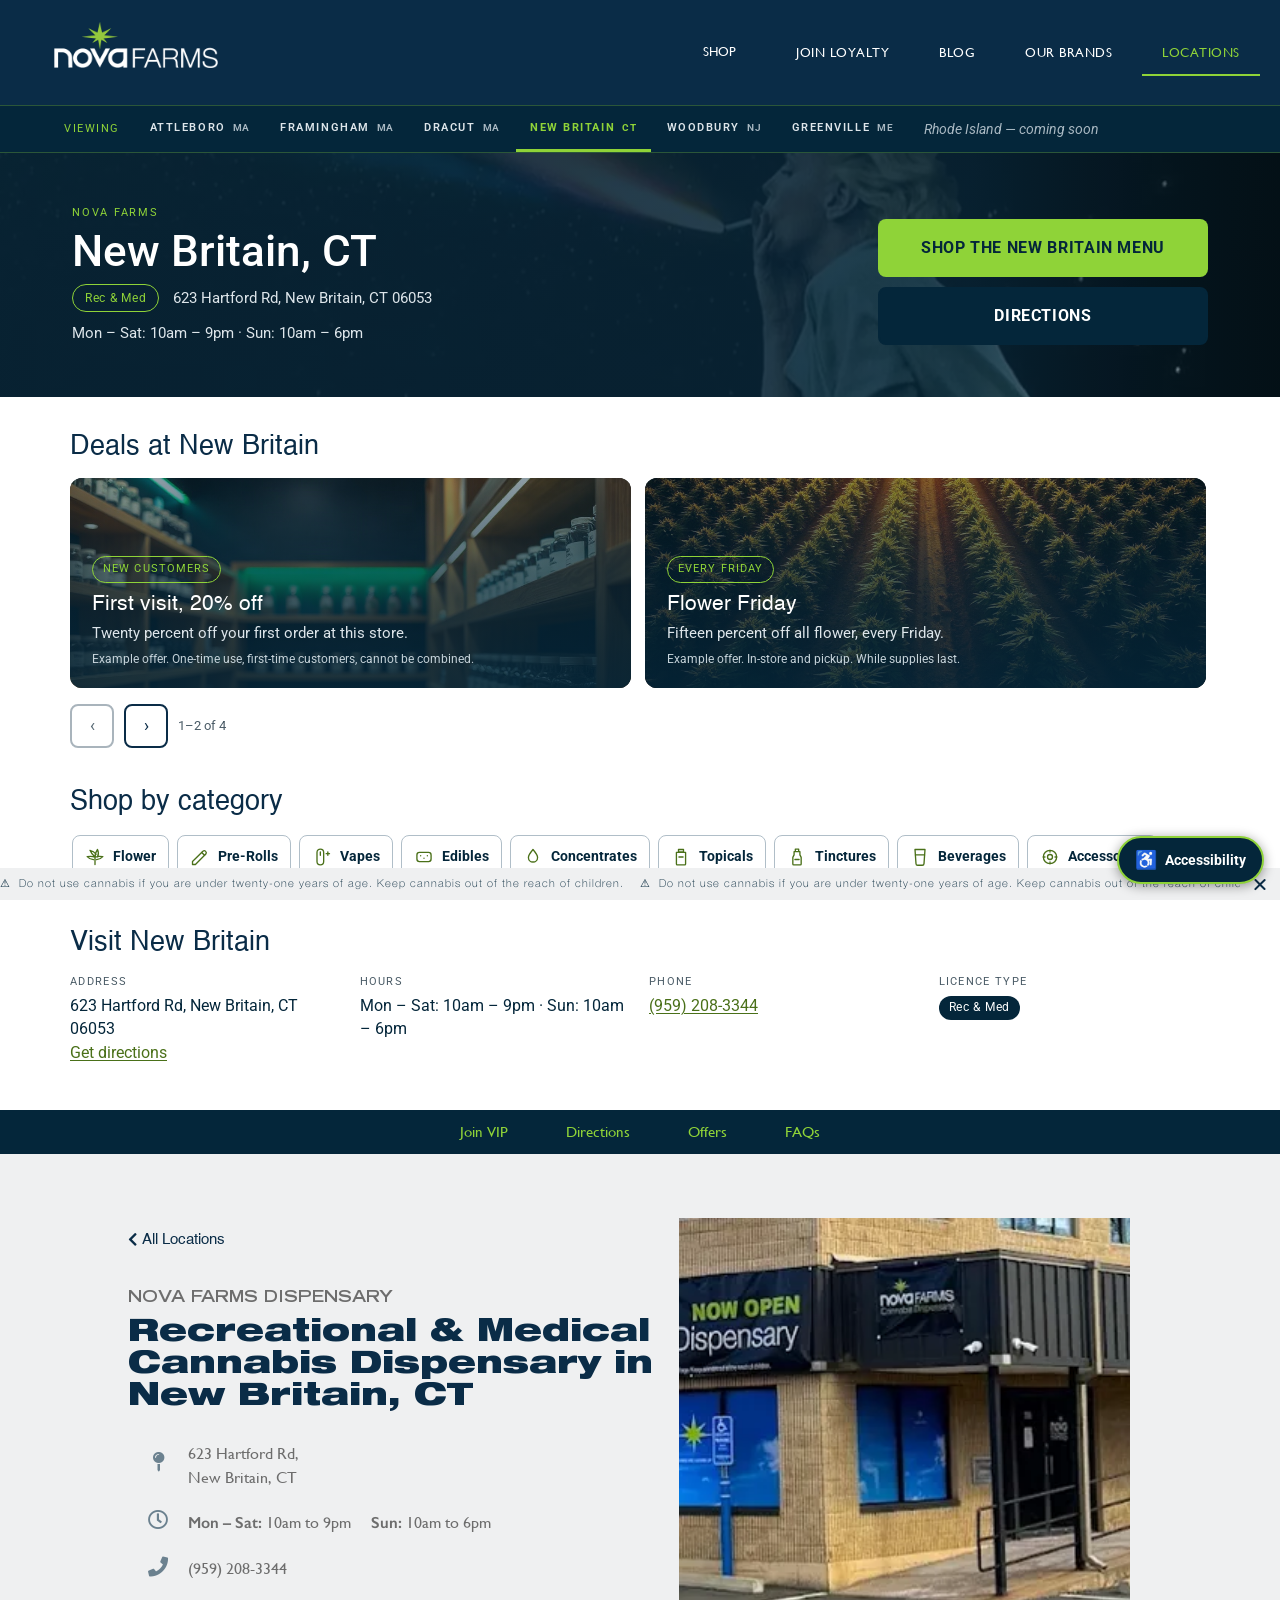
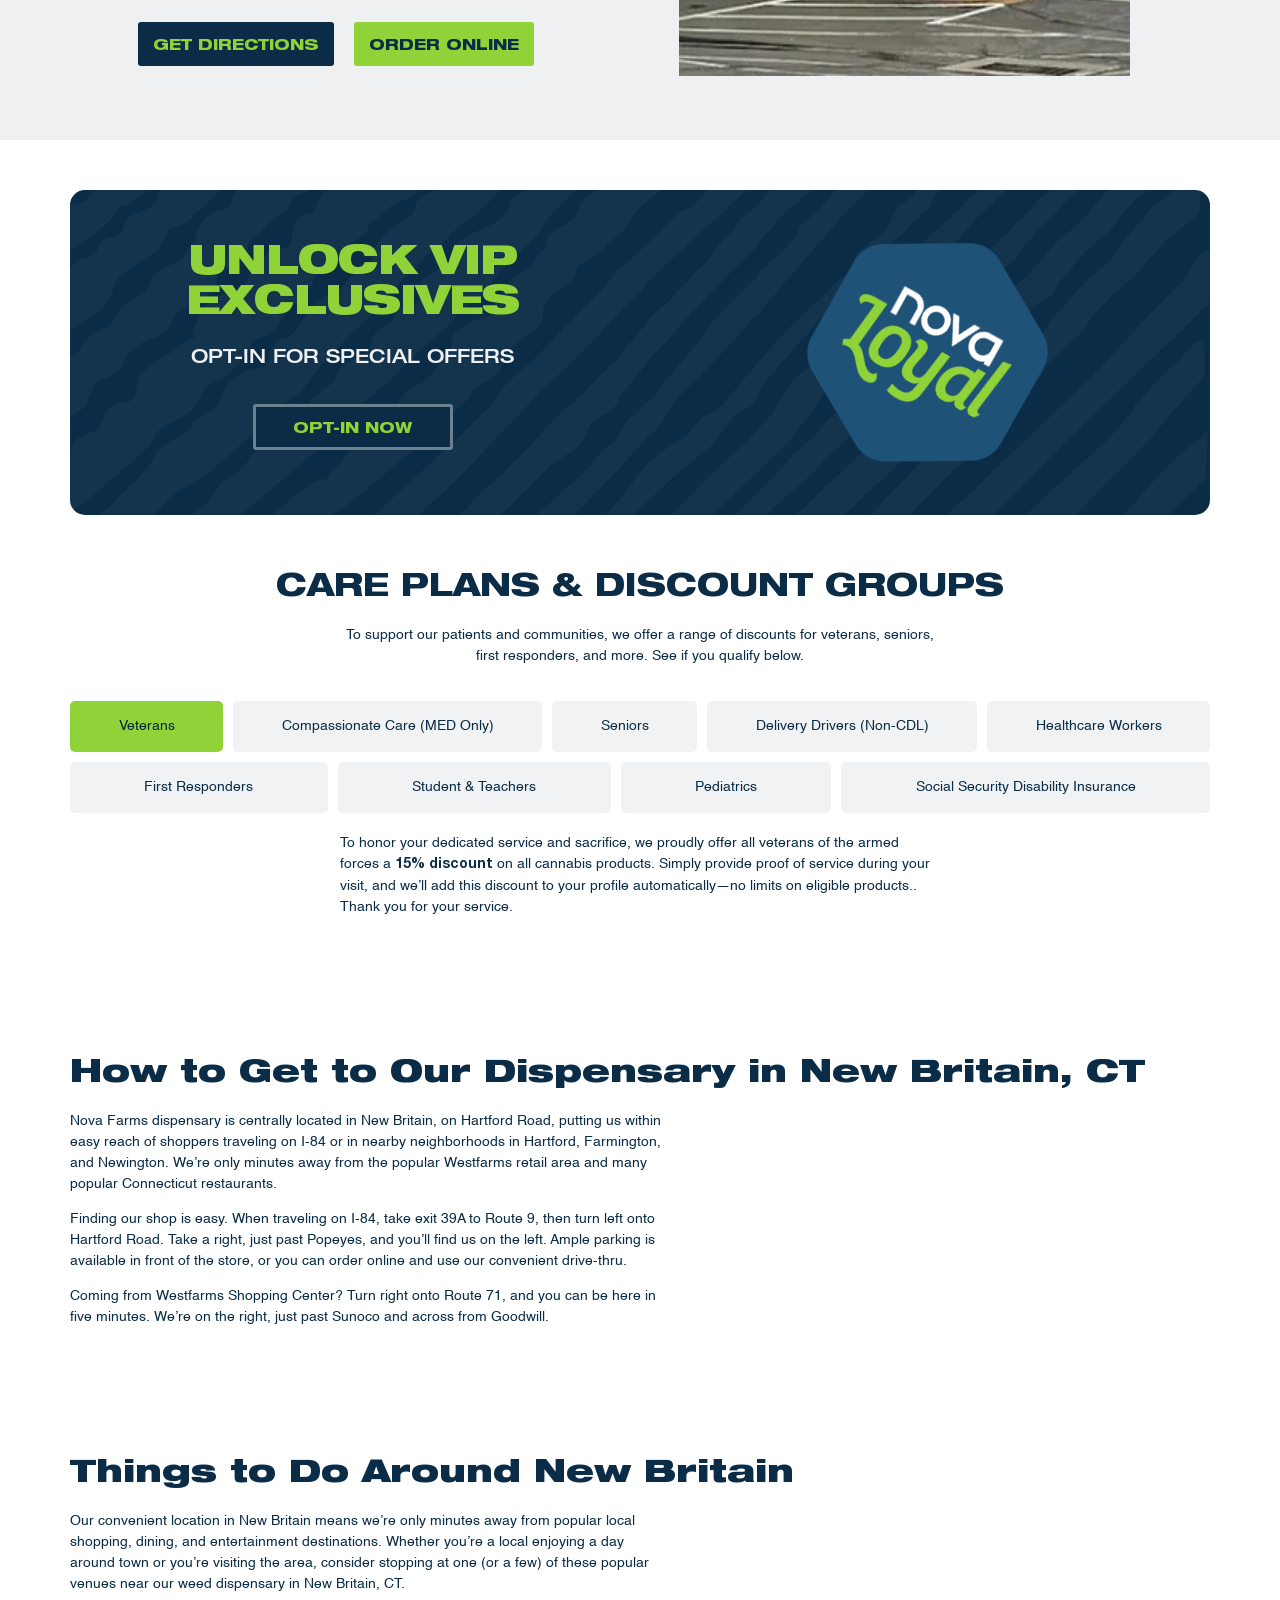
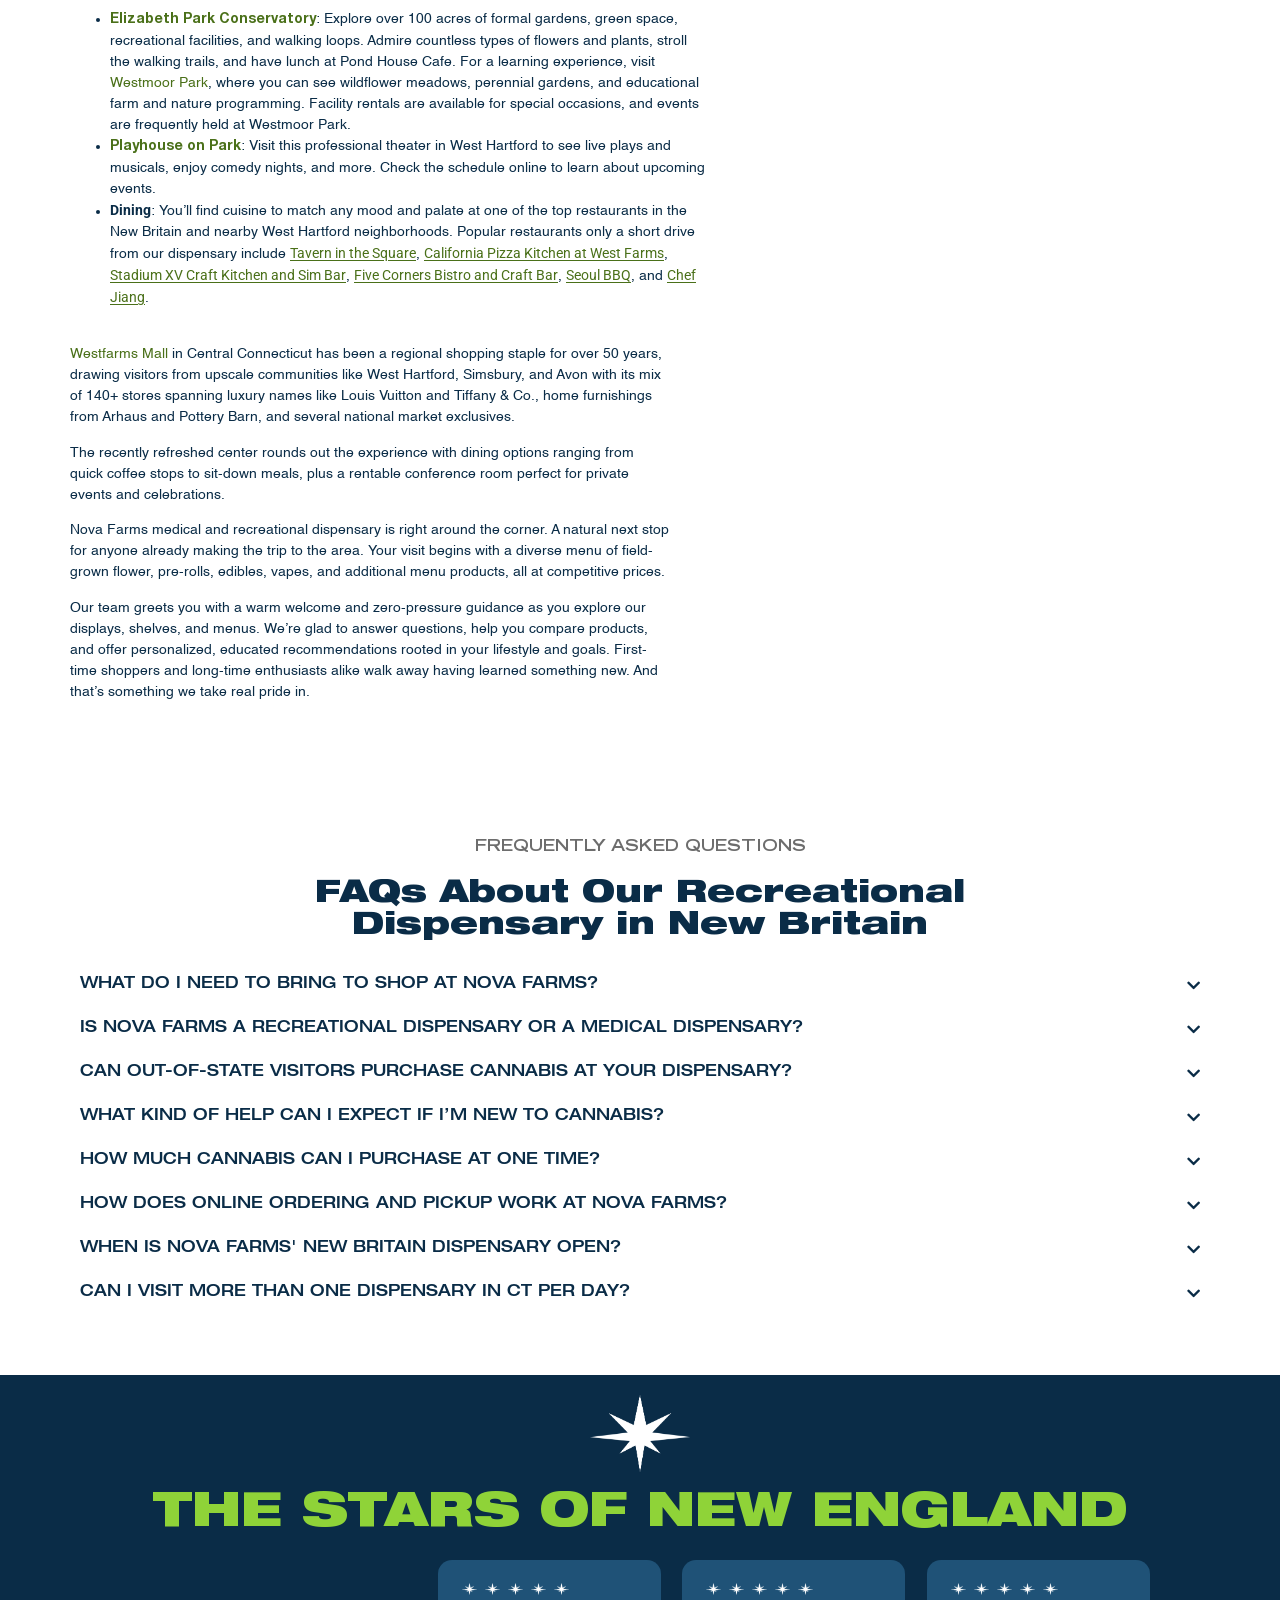
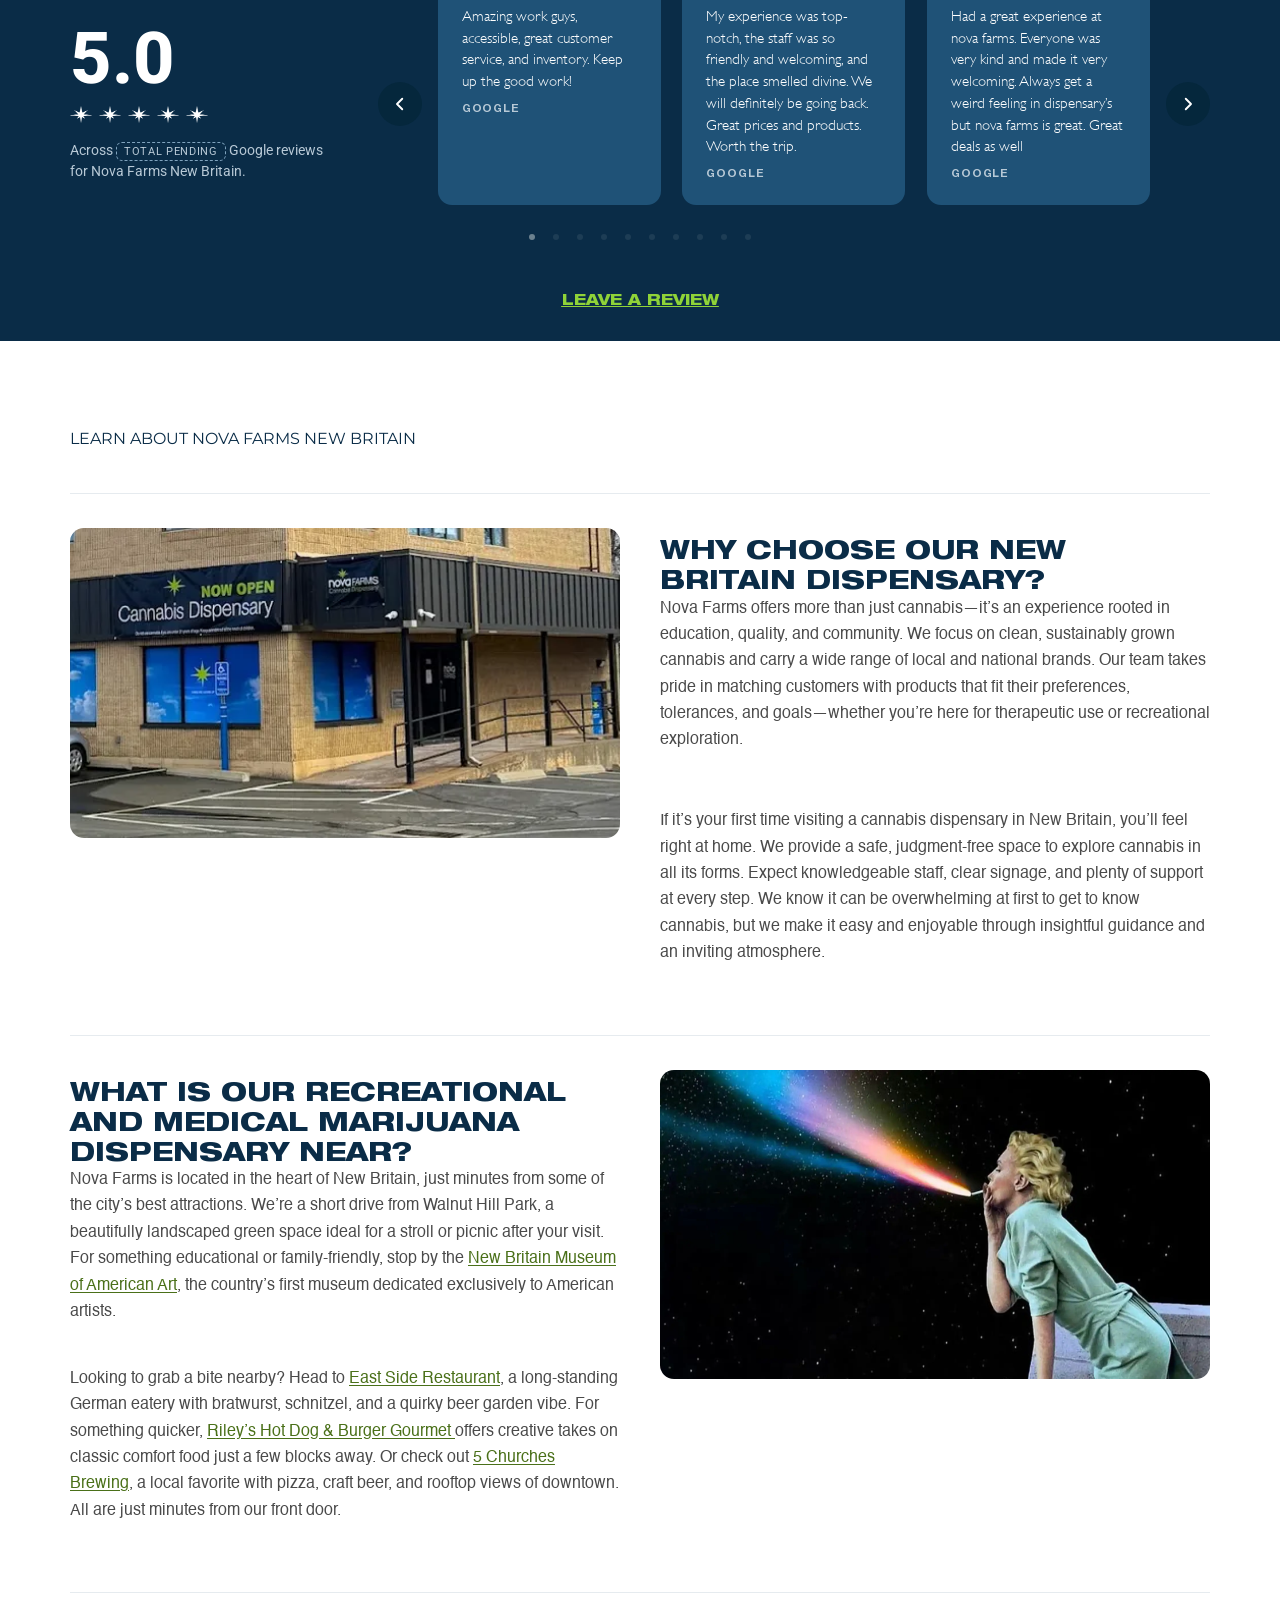
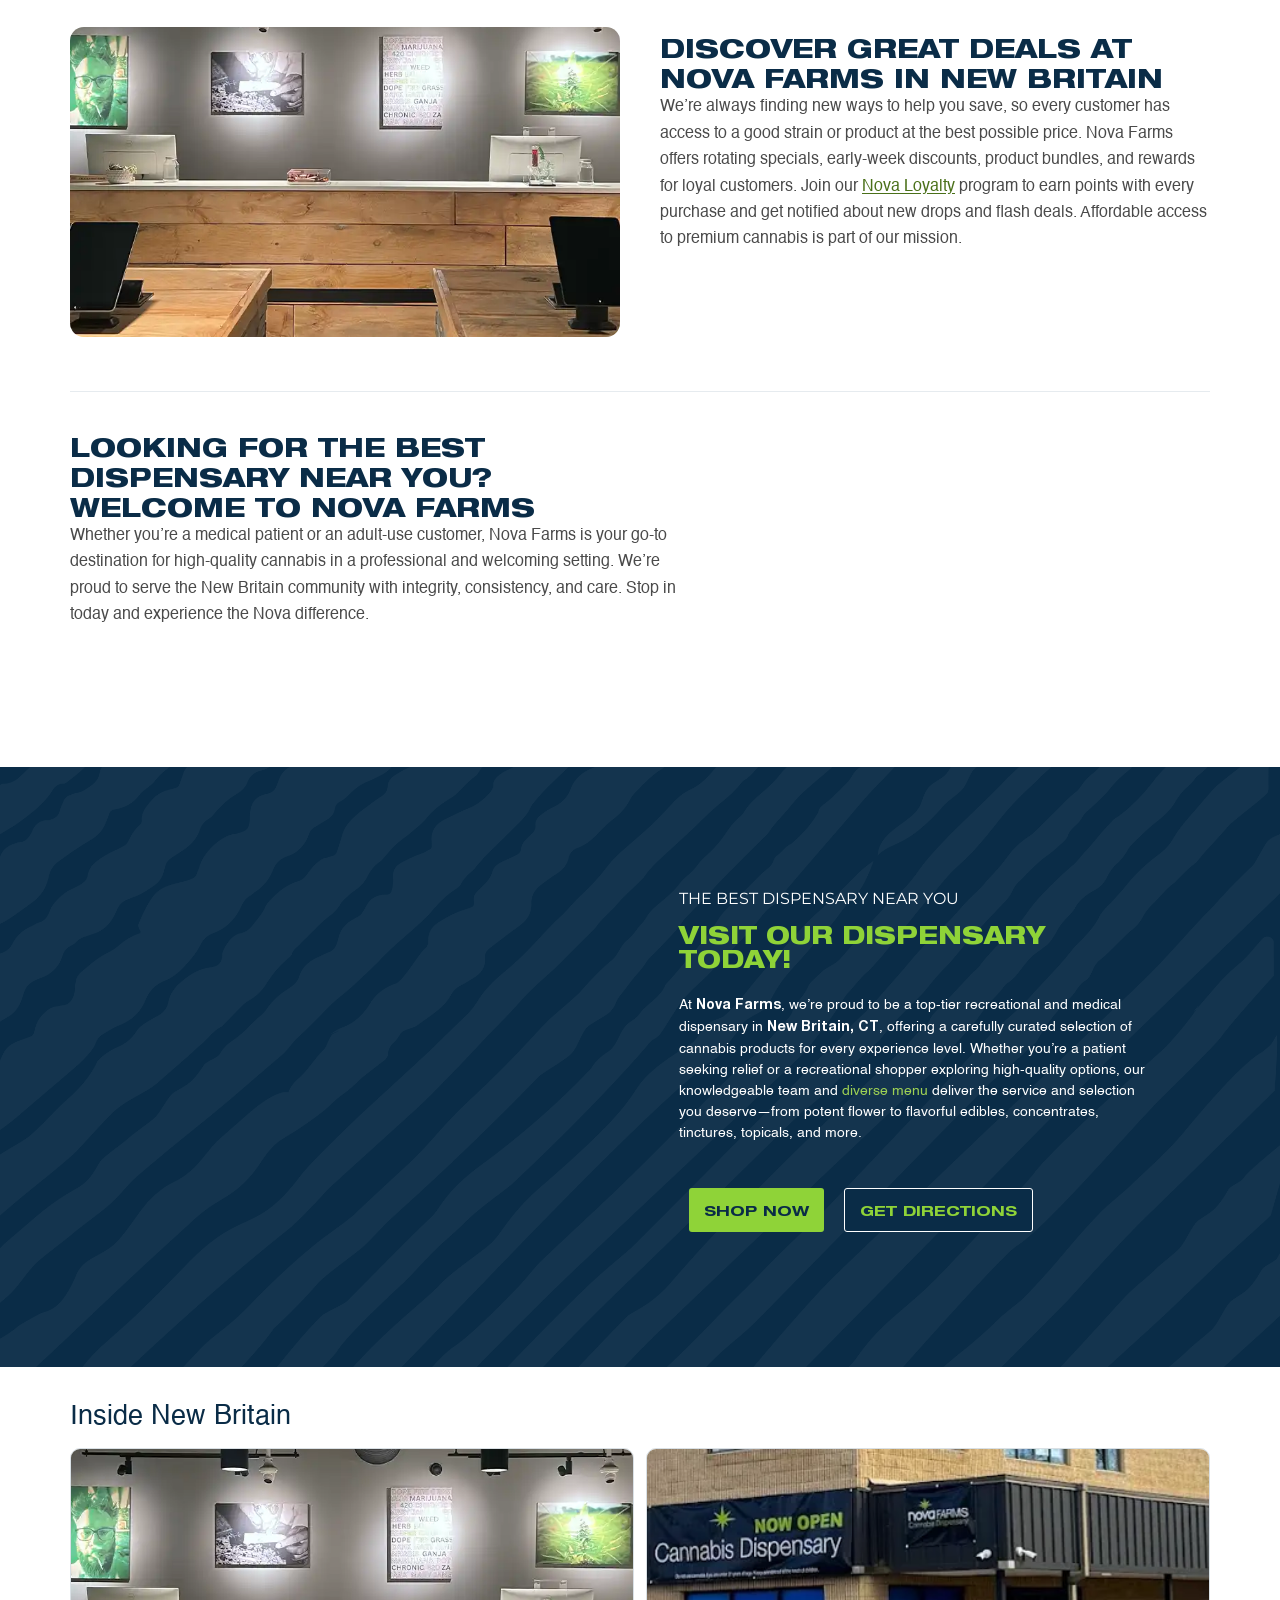
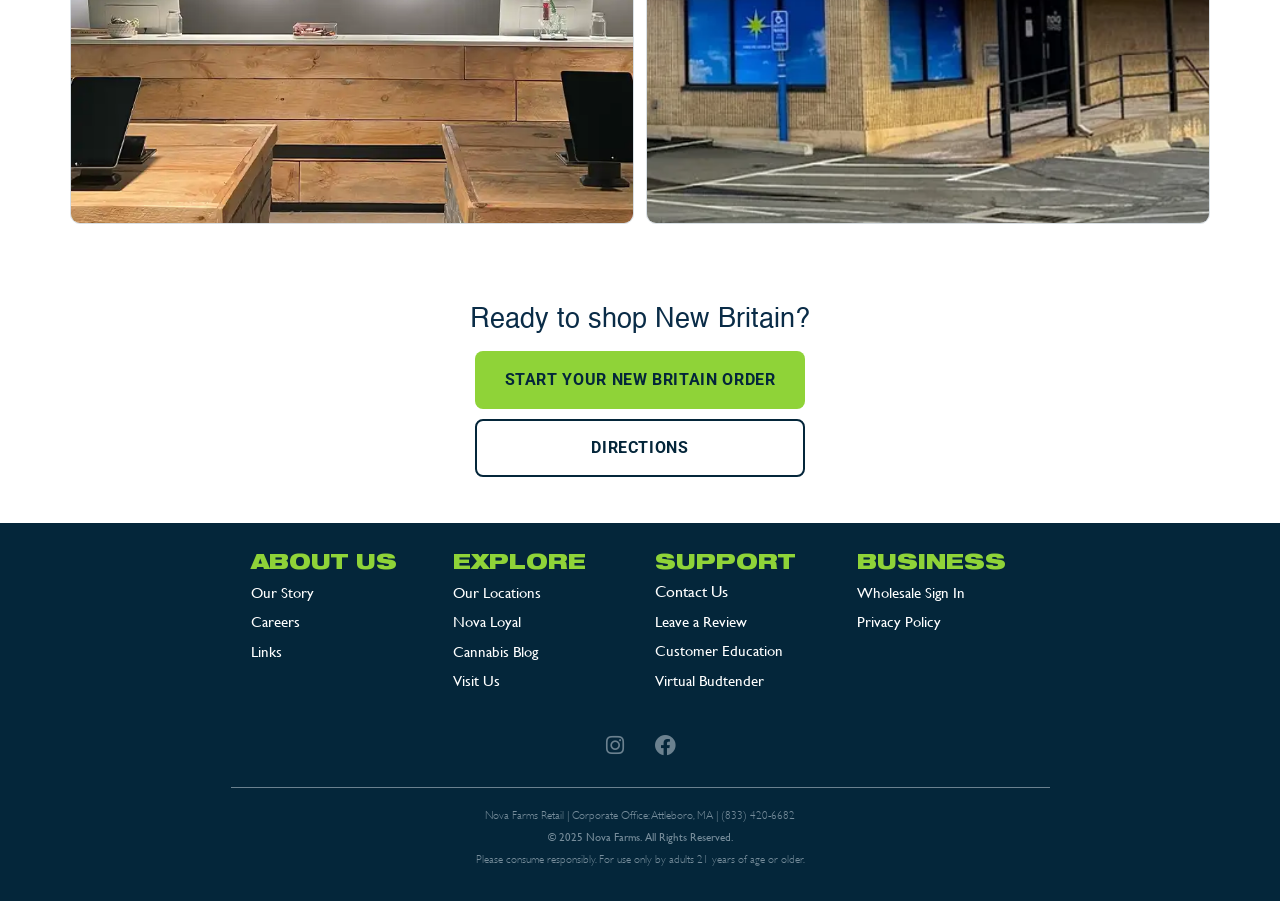
==== commit 989ccec8: "New Britain: remove the native Shop by Category strip (mirrors Mikko-revisions 15b80e9)" ====
--- a/locations-newbritain-ct.html
+++ b/locations-newbritain-ct.html
@@ -918,88 +918,7 @@
 		
 		<div class="elementor-element elementor-element-581c4473 e-flex e-con-boxed e-con e-parent" data-id="581c4473" data-element_type="container" data-e-type="container">
 					<div class="e-con-inner">
-				<div class="elementor-element elementor-element-35e08ab7 elementor-widget elementor-widget-heading" data-id="35e08ab7" data-element_type="widget" data-e-type="widget" data-widget_type="heading.default">
-				<div class="elementor-widget-container">
-					<h3 class="elementor-heading-title elementor-size-default">Shop by Category</h3>				</div>
-				</div>
-		<div class="elementor-element elementor-element-5710f883 e-grid e-con-full e-con e-child" data-id="5710f883" data-element_type="container" data-e-type="container">
-		<div class="elementor-element elementor-element-2e3a3f72 e-con-full e-flex e-con e-child" data-id="2e3a3f72" data-element_type="container" data-e-type="container">
-				<div class="elementor-element elementor-element-17900f4c elementor-mobile-align-justify elementor-widget-mobile__width-inherit elementor-widget elementor-widget-button" data-id="17900f4c" data-element_type="widget" data-e-type="widget" data-widget_type="button.default">
-				<div class="elementor-widget-container">
-									<div class="elementor-button-wrapper">
-					<a class="elementor-button elementor-button-link elementor-size-sm" href="https://dutchie.com/embedded-menu/nova-farms-new-britain-rec/products/flower" target="_blank" rel="noopener">
-						<span class="elementor-button-content-wrapper">
-									<span class="elementor-button-text">Flower</span>
-					</span>
-					</a>
-				</div>
-								</div>
-				</div>
-				</div>
-		<div class="elementor-element elementor-element-1480c08a e-con-full e-flex e-con e-child" data-id="1480c08a" data-element_type="container" data-e-type="container">
-				<div class="elementor-element elementor-element-5d6ebdfa elementor-mobile-align-justify elementor-widget-mobile__width-inherit elementor-widget elementor-widget-button" data-id="5d6ebdfa" data-element_type="widget" data-e-type="widget" data-widget_type="button.default">
-				<div class="elementor-widget-container">
-									<div class="elementor-button-wrapper">
-					<a class="elementor-button elementor-button-link elementor-size-sm" href="https://dutchie.com/embedded-menu/nova-farms-new-britain-rec/products/pre-rolls" target="_blank" rel="noopener">
-						<span class="elementor-button-content-wrapper">
-									<span class="elementor-button-text">Pre-Rolls</span>
-					</span>
-					</a>
-				</div>
-								</div>
-				</div>
-				</div>
-		<div class="elementor-element elementor-element-10214f71 e-con-full e-flex e-con e-child" data-id="10214f71" data-element_type="container" data-e-type="container">
-				<div class="elementor-element elementor-element-6c2c7ace elementor-mobile-align-justify elementor-widget-mobile__width-inherit elementor-widget elementor-widget-button" data-id="6c2c7ace" data-element_type="widget" data-e-type="widget" data-widget_type="button.default">
-				<div class="elementor-widget-container">
-									<div class="elementor-button-wrapper">
-					<a class="elementor-button elementor-button-link elementor-size-sm" href="https://dutchie.com/embedded-menu/nova-farms-new-britain-rec/products/vaporizers" target="_blank" rel="noopener">
-						<span class="elementor-button-content-wrapper">
-									<span class="elementor-button-text">Vapes</span>
-					</span>
-					</a>
-				</div>
-								</div>
-				</div>
-				</div>
-		<div class="elementor-element elementor-element-5cc908f6 e-con-full e-flex e-con e-child" data-id="5cc908f6" data-element_type="container" data-e-type="container">
-				<div class="elementor-element elementor-element-6708da23 elementor-mobile-align-justify elementor-widget-mobile__width-inherit elementor-widget elementor-widget-button" data-id="6708da23" data-element_type="widget" data-e-type="widget" data-widget_type="button.default">
-				<div class="elementor-widget-container">
-									<div class="elementor-button-wrapper">
-					<a class="elementor-button elementor-button-link elementor-size-sm" href="https://dutchie.com/embedded-menu/nova-farms-new-britain-rec/products/edibles" target="_blank" rel="noopener">
-						<span class="elementor-button-content-wrapper">
-									<span class="elementor-button-text">edibles</span>
-					</span>
-					</a>
-				</div>
-								</div>
-				</div>
-				</div>
-		<div class="elementor-element elementor-element-2833a6dd e-con-full e-flex e-con e-child" data-id="2833a6dd" data-element_type="container" data-e-type="container">
-				<div class="elementor-element elementor-element-70f949ab elementor-mobile-align-justify elementor-widget-mobile__width-inherit elementor-widget elementor-widget-button" data-id="70f949ab" data-element_type="widget" data-e-type="widget" data-widget_type="button.default">
-				<div class="elementor-widget-container">
-									<div class="elementor-button-wrapper">
-					<a class="elementor-button elementor-button-link elementor-size-sm" href="https://dutchie.com/embedded-menu/nova-farms-new-britain-rec/products/accessories" target="_blank" rel="noopener">
-						<span class="elementor-button-content-wrapper">
-									<span class="elementor-button-text">Accessories</span>
-					</span>
-					</a>
-				</div>
-								</div>
-				</div>
-				</div>
-				</div>
-				<div class="elementor-element elementor-element-36098a16 elementor-mobile-align-justify elementor-widget-mobile__width-initial elementor-align-justify elementor-widget__width-initial elementor-widget elementor-widget-button" data-id="36098a16" data-element_type="widget" data-e-type="widget" data-widget_type="button.default">
-				<div class="elementor-widget-container">
-									<div class="elementor-button-wrapper">
-					<a class="elementor-button elementor-button-link elementor-size-sm" href="https://dutchie.com/embedded-menu/nova-farms-new-britain-rec/products" target="_blank" rel="noopener">
-						<span class="elementor-button-content-wrapper">
-									<span class="elementor-button-text">See All</span>
-					</span>
-					</a>
-				</div>
-								</div>
-				</div>
+				
 		<div class="elementor-element elementor-element-7d78fc44 elementor-hidden-desktop elementor-hidden-tablet e-con-full e-flex e-con e-child" data-id="7d78fc44" data-element_type="container" data-e-type="container" data-settings="{&quot;background_background&quot;:&quot;classic&quot;,&quot;shape_divider_top&quot;:&quot;torn-paper&quot;,&quot;shape_divider_bottom&quot;:&quot;torn-paper&quot;}">
 		<div class="elementor-element elementor-element-76d3cdac e-con-full e-flex e-con e-child" data-id="76d3cdac" data-element_type="container" data-e-type="container">
 				<div class="elementor-element elementor-element-6a8aa0f7 elementor-widget-mobile__width-initial elementor-widget elementor-widget-heading" data-id="6a8aa0f7" data-element_type="widget" data-e-type="widget" data-widget_type="heading.default">
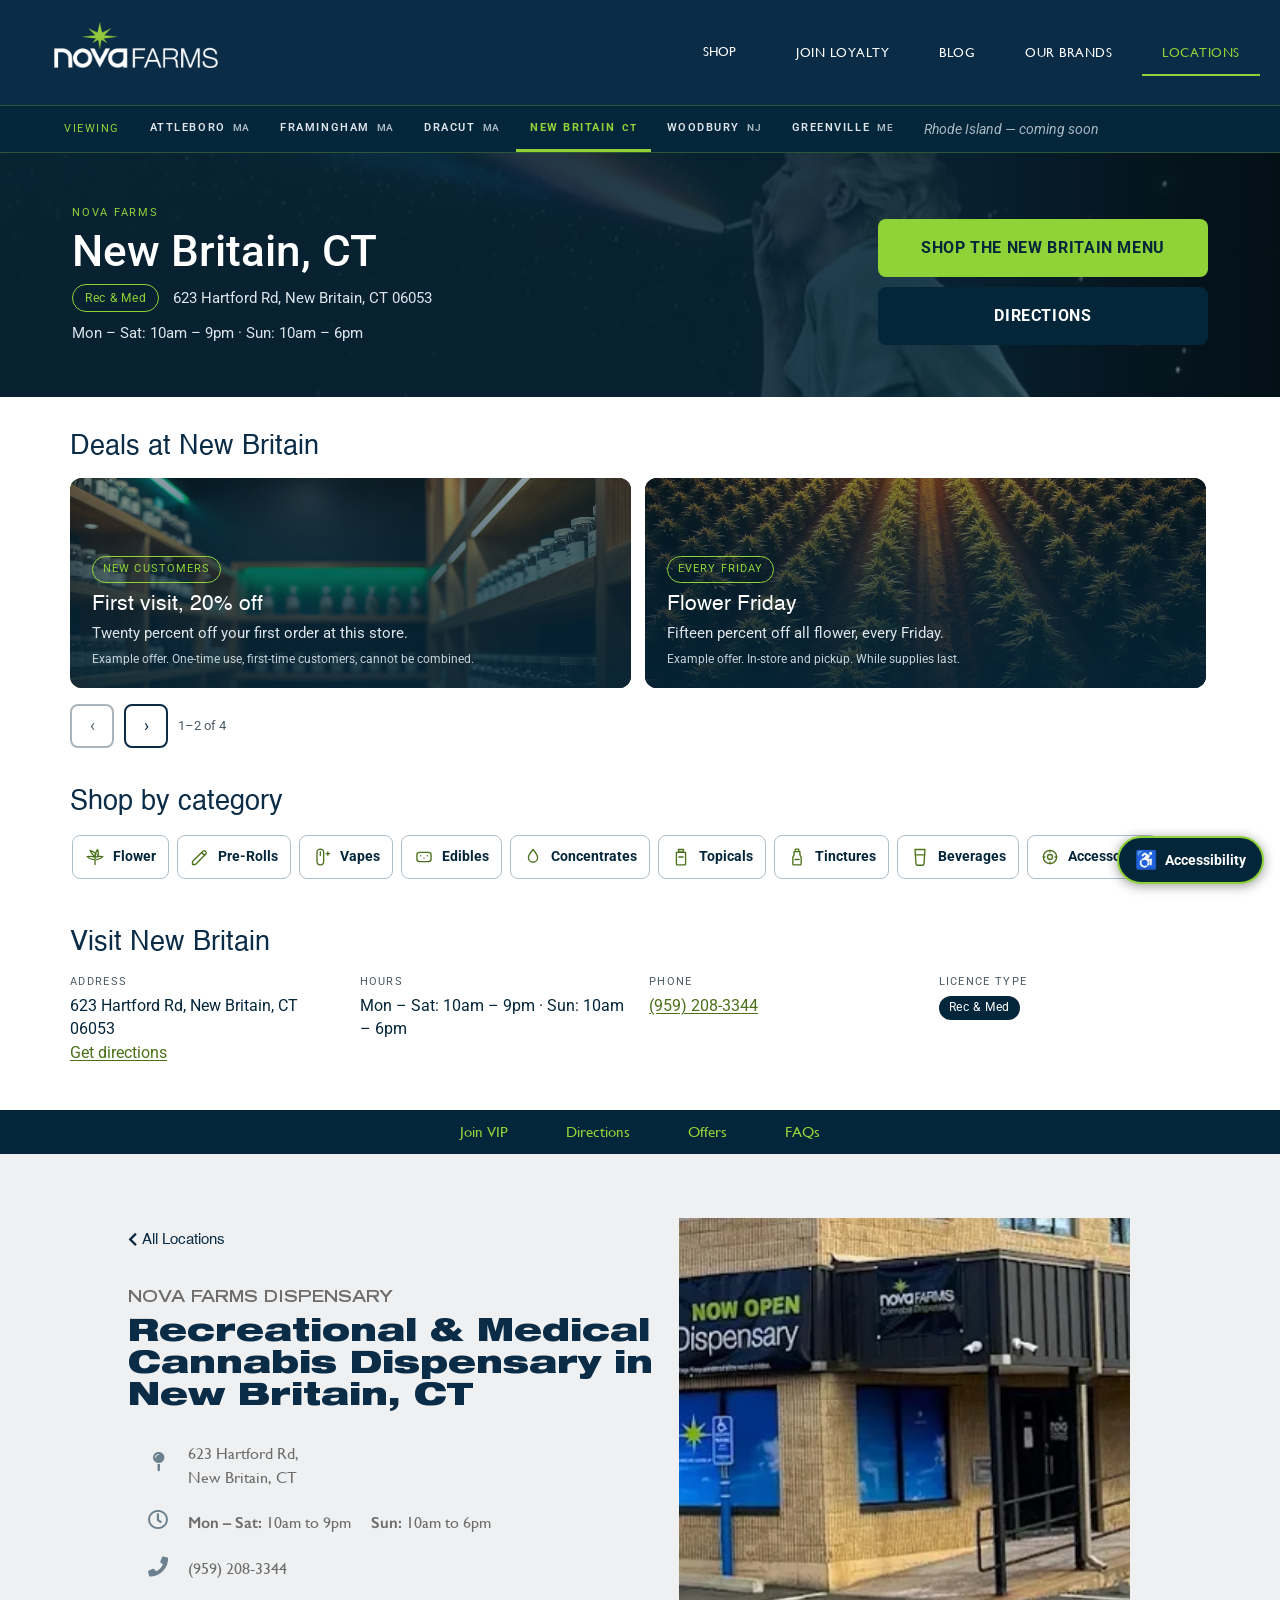
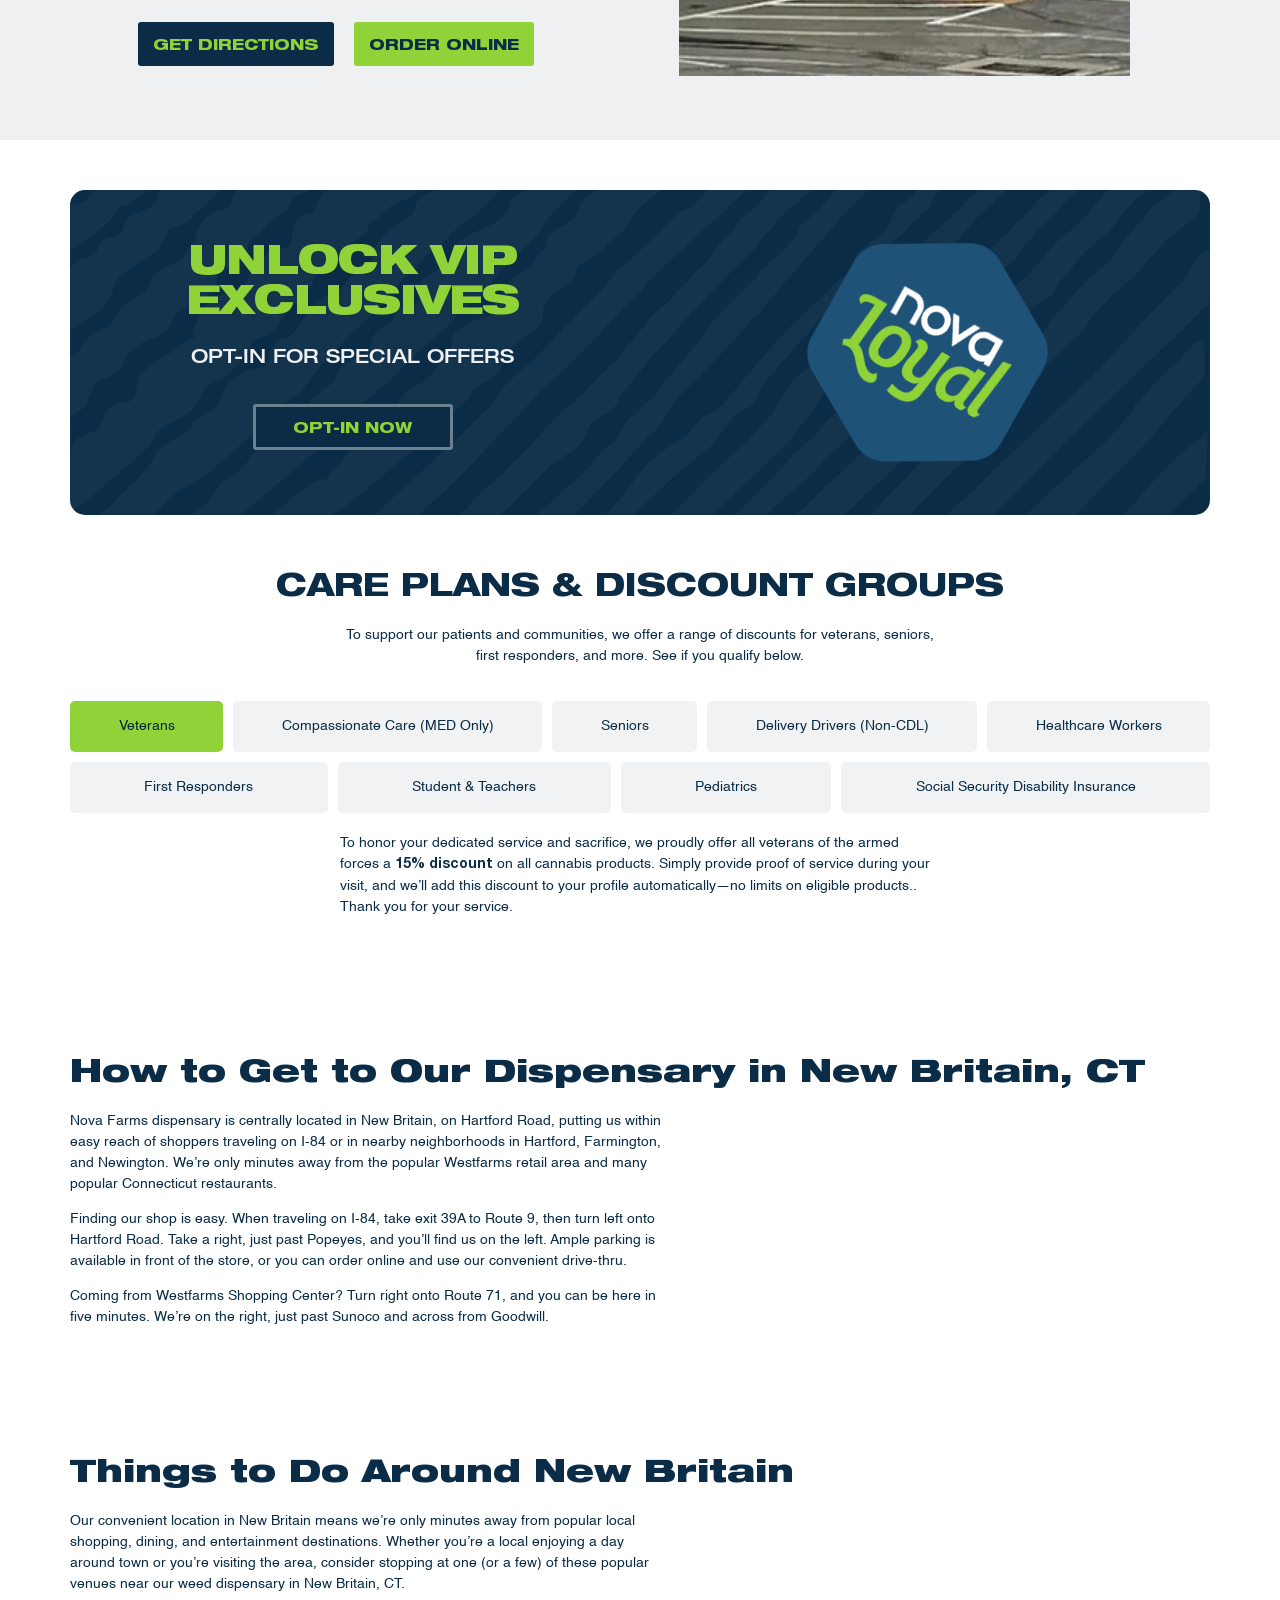
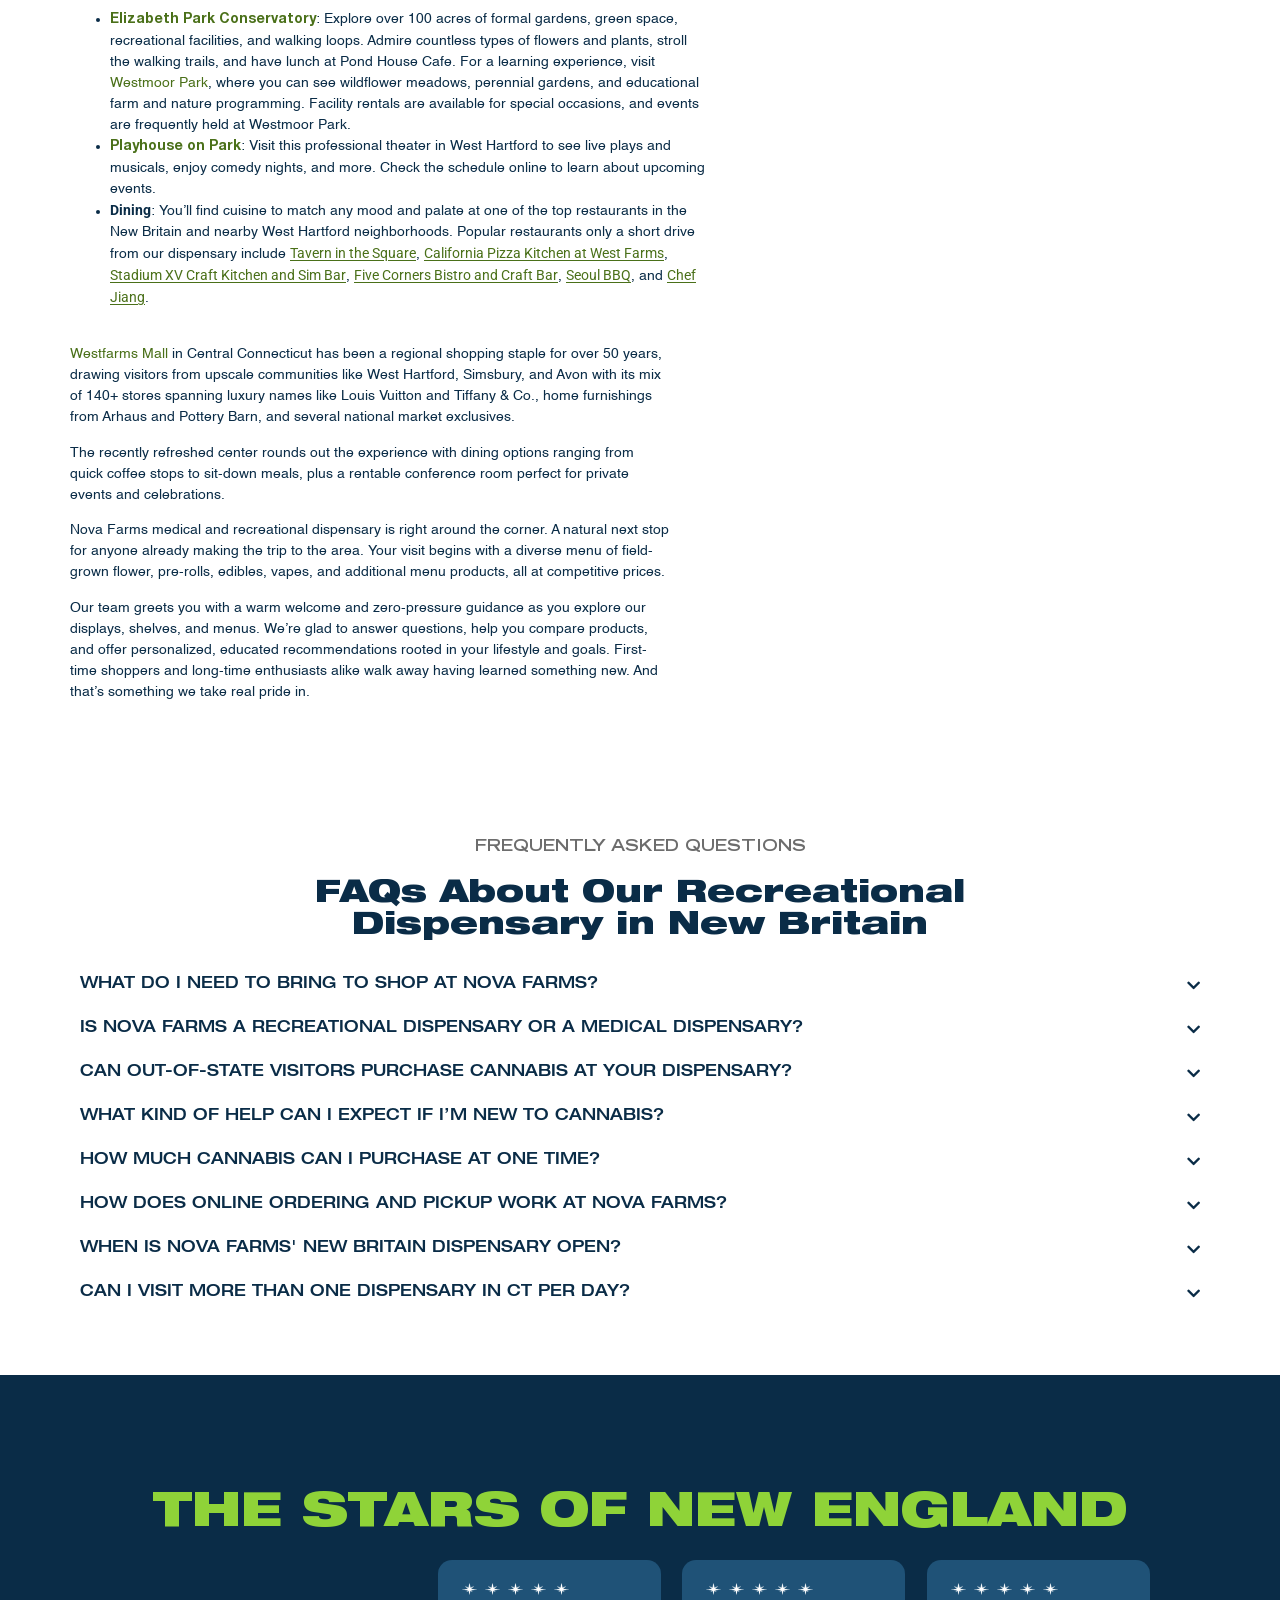
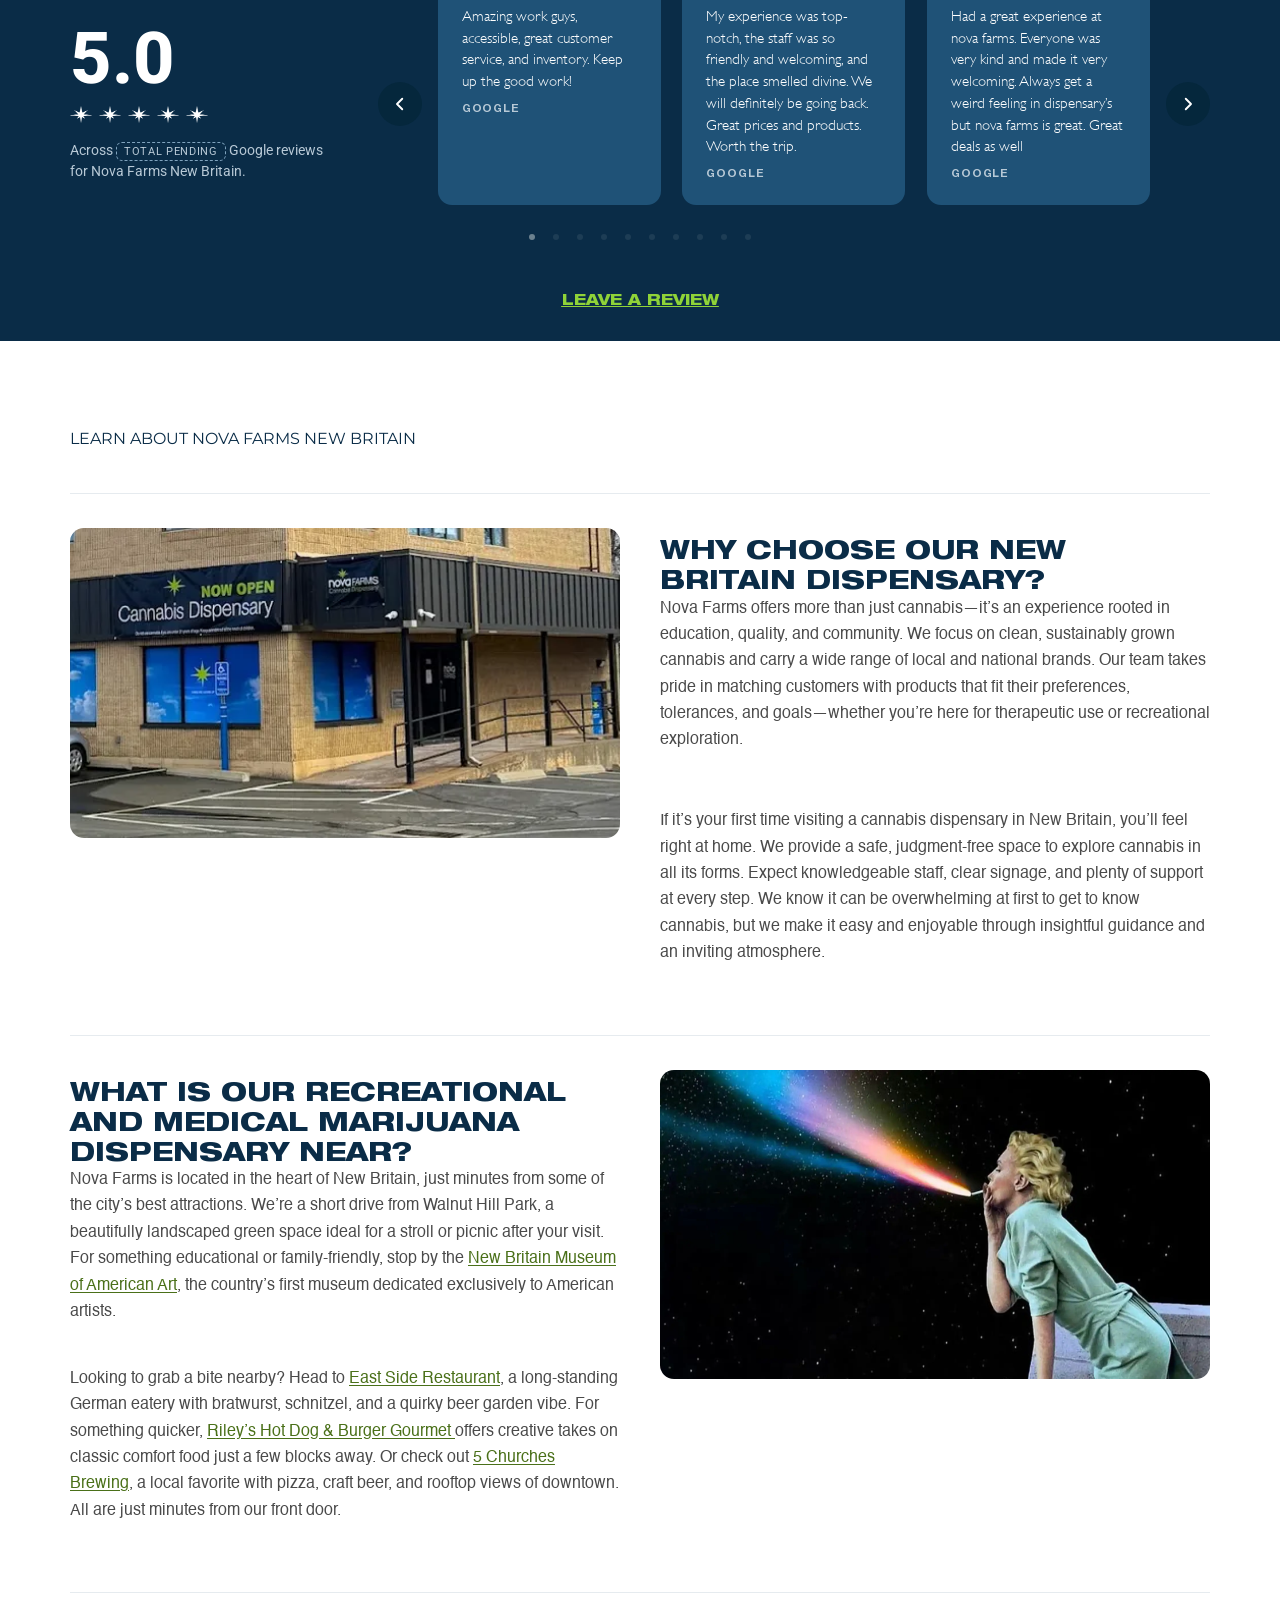
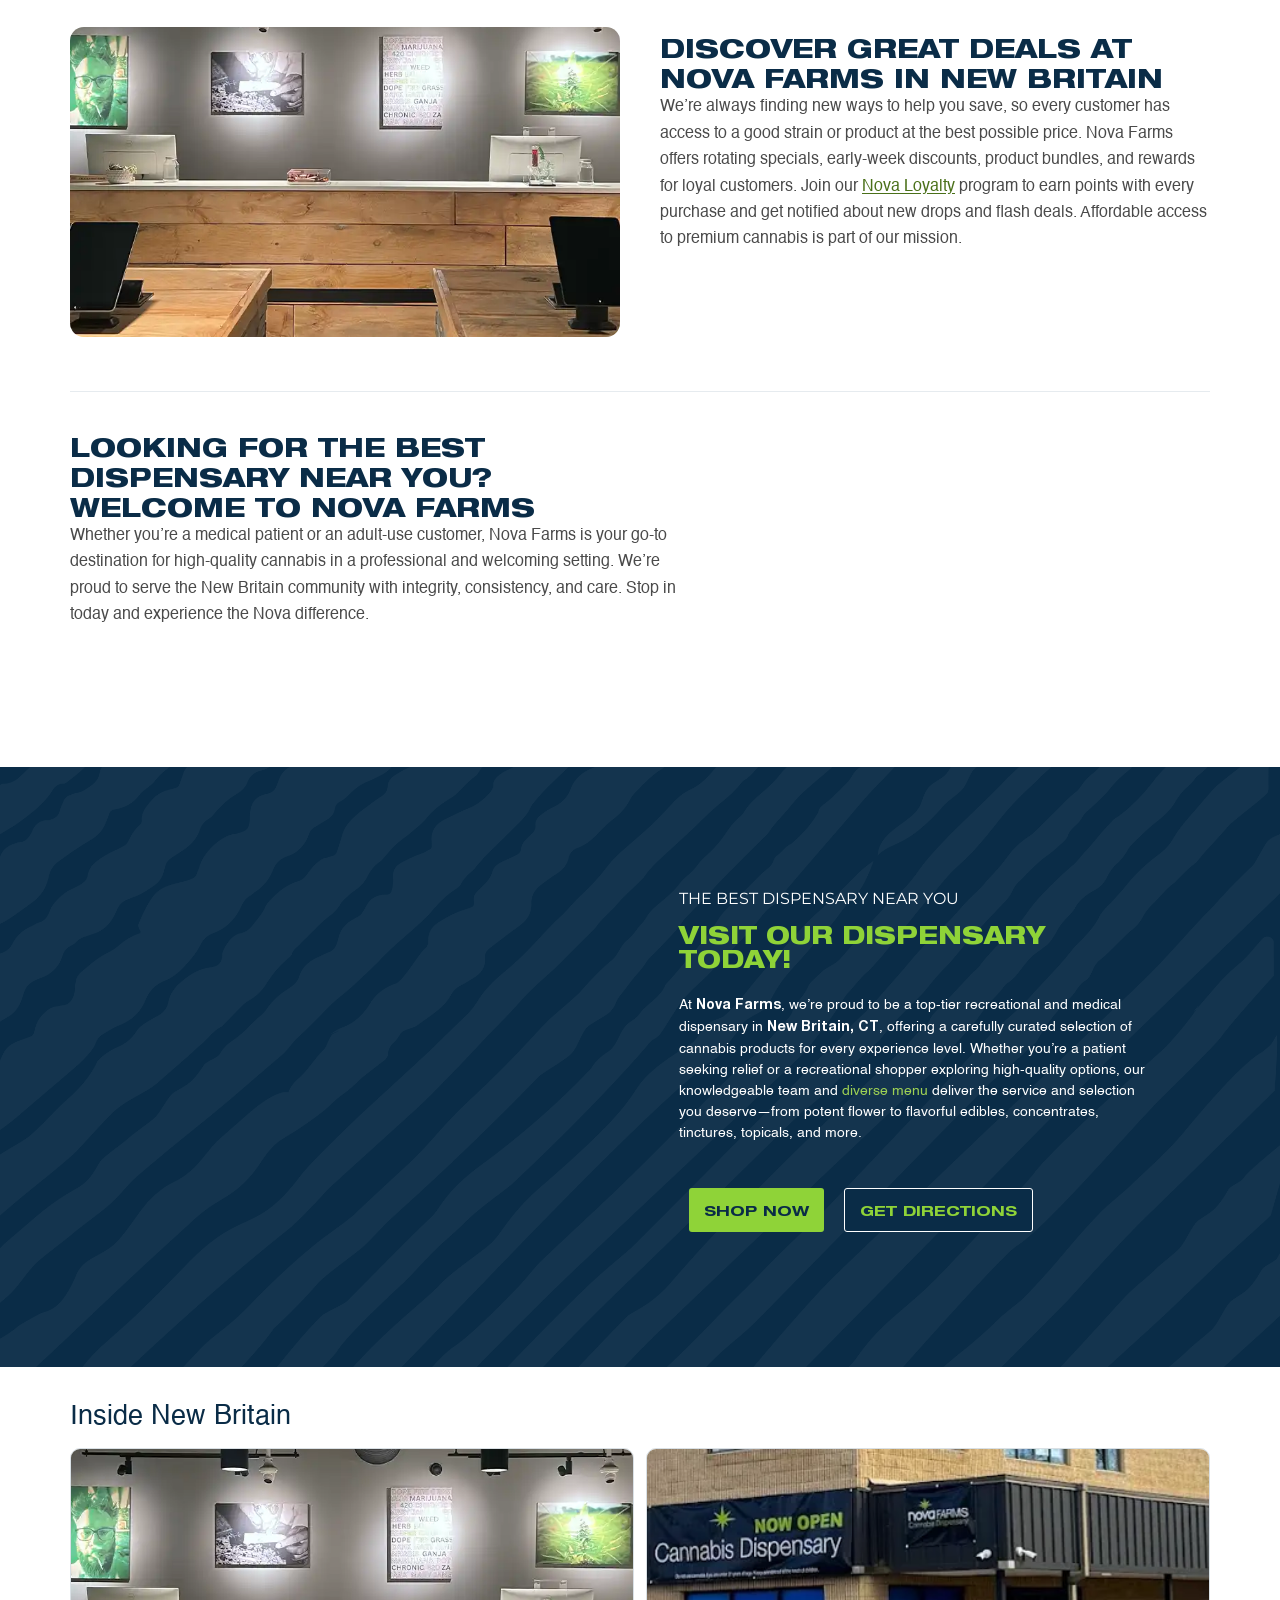
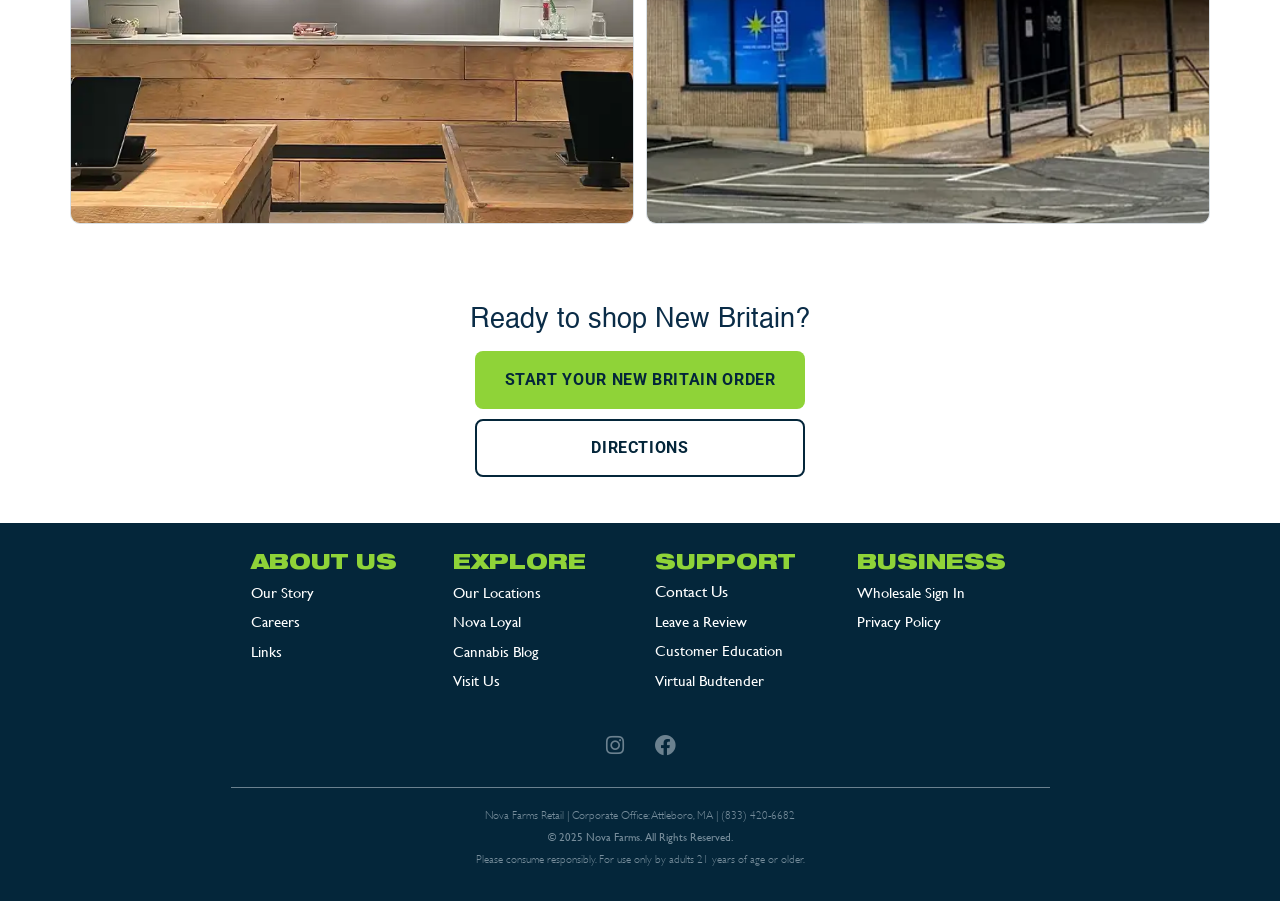
==== commit a5f97a59: "Woodbury section, New Britain ticker, hero arrow visibility (mirrors Mikko-revisions 4a60bab)" ====
--- a/locations-newbritain-ct.html
+++ b/locations-newbritain-ct.html
@@ -2591,27 +2591,7 @@
 				<div data-elementor-type="floating-buttons" data-elementor-id="8144" class="elementor elementor-8144 elementor-location-floating_buttons" data-elementor-post-type="e-floating-buttons">
 			<div class="elementor-element elementor-element-28376f75 e-flex e-con-boxed e-con e-parent" data-id="28376f75" data-element_type="container" data-e-type="container">
 					<div class="e-con-inner">
-				<div class="elementor-element elementor-element-6fe37f75 elementor-widget elementor-widget-floating-bars-var-2" data-id="6fe37f75" data-element_type="widget" data-e-type="widget" data-settings="{&quot;style_ticker_animation_type&quot;:&quot;autoplay&quot;,&quot;style_ticker_animation_type_mobile&quot;:&quot;autoplay&quot;,&quot;style_ticker_scroll_direction&quot;:&quot;forwards&quot;,&quot;style_ticker_scroll_direction_mobile&quot;:&quot;forwards&quot;}" data-widget_type="floating-bars-var-2.default">
-				<div class="elementor-widget-container">
-							<div class="e-floating-bars e-floating-bars-var-2 has-vertical-position-bottom has-close-button is-sticky" id="" data-document-id="7786" role="alertdialog">
-					<div class="e-floating-bars__headlines">
-			<div class="e-floating-bars__headlines-inner">
-			
-									<a class="e-floating-bars__headline">
-												<span class="e-floating-bars__headline-text">⚠&nbsp; Do not use cannabis if you are under twenty-one years of age. Keep cannabis out of the reach of children.</span>
-					</a>
-										</div>
-			<div class="e-floating-bars__overlay"></div>
-		</div>
-						<div class="e-floating-bars__ticker-controls">
-								<button class="e-floating-bars__close-button" aria-label="Close canna-warning" type="button" aria-controls="e-floating-bars">
-				<i class="eicon-close"></i>
-			</button>
-							
-				</div>
-						</div>
-						</div>
-				</div>
+				
 					</div>
 				</div>
 				</div>
